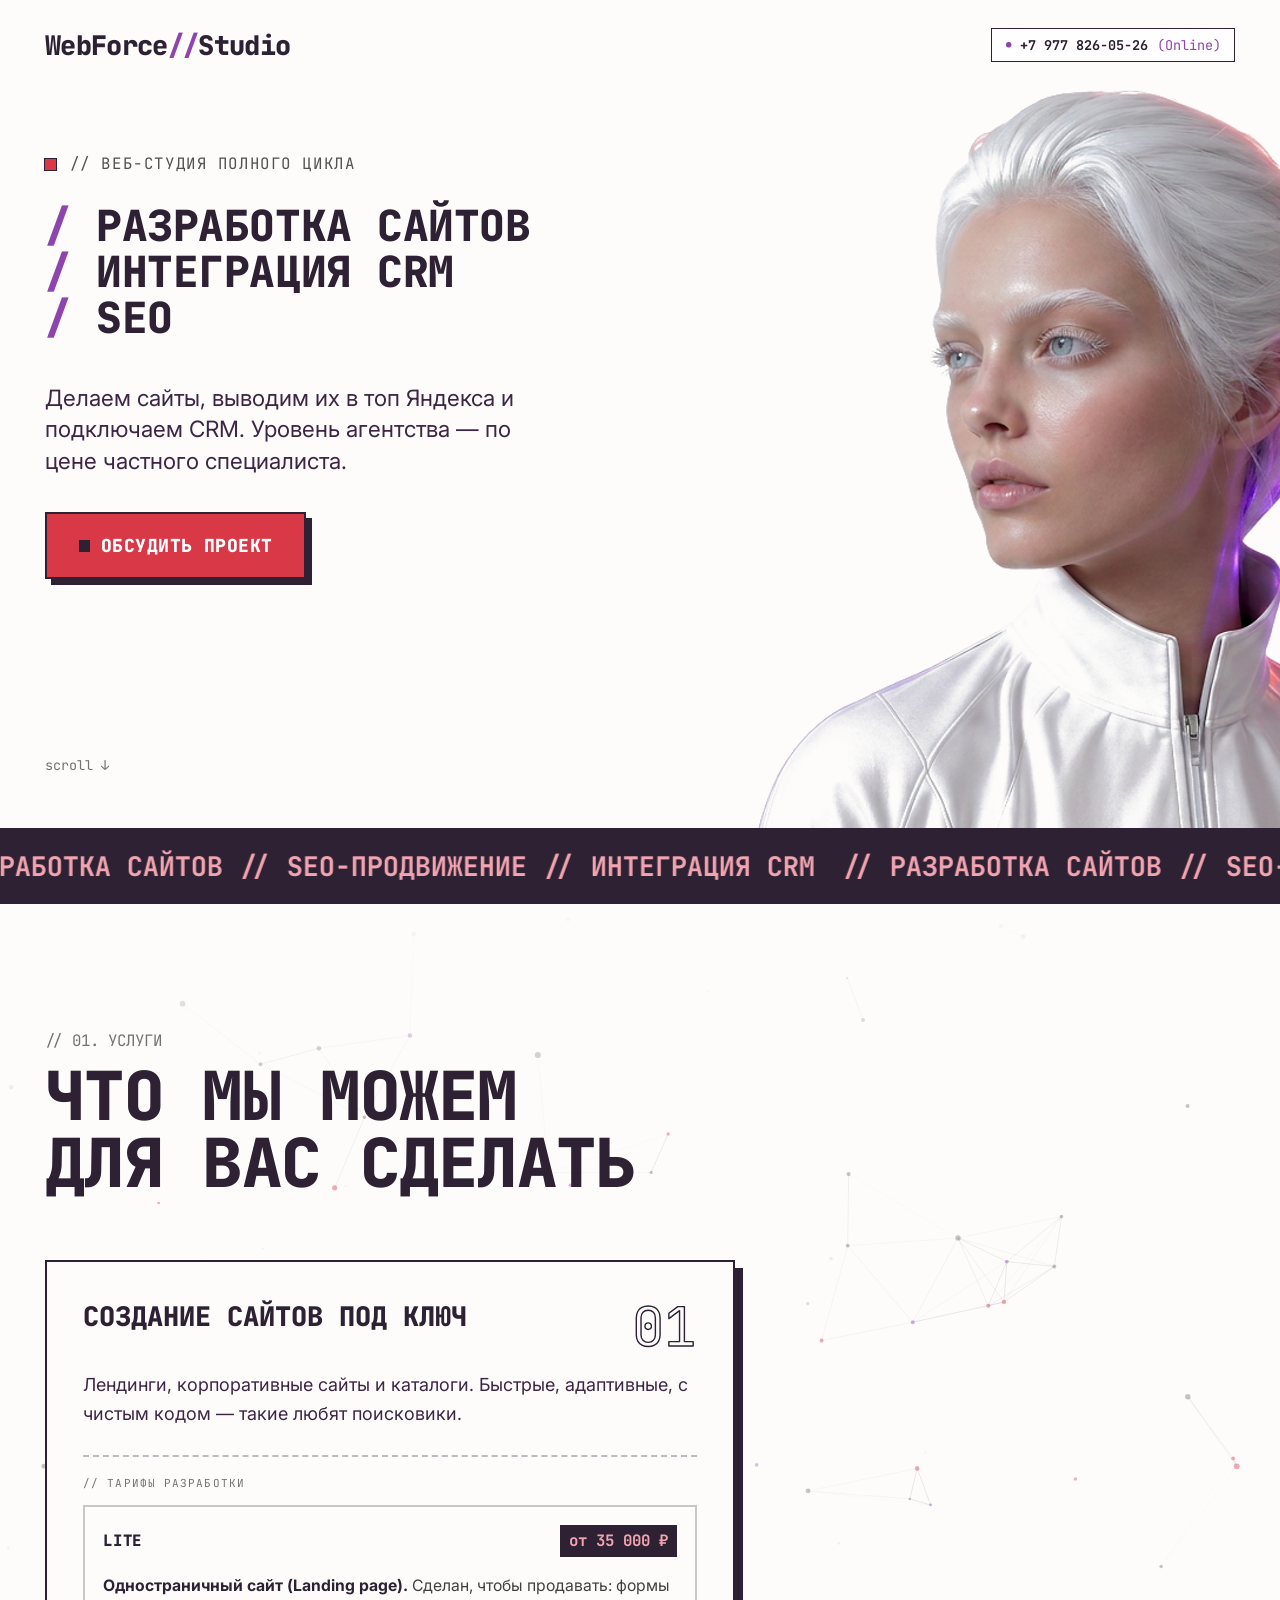
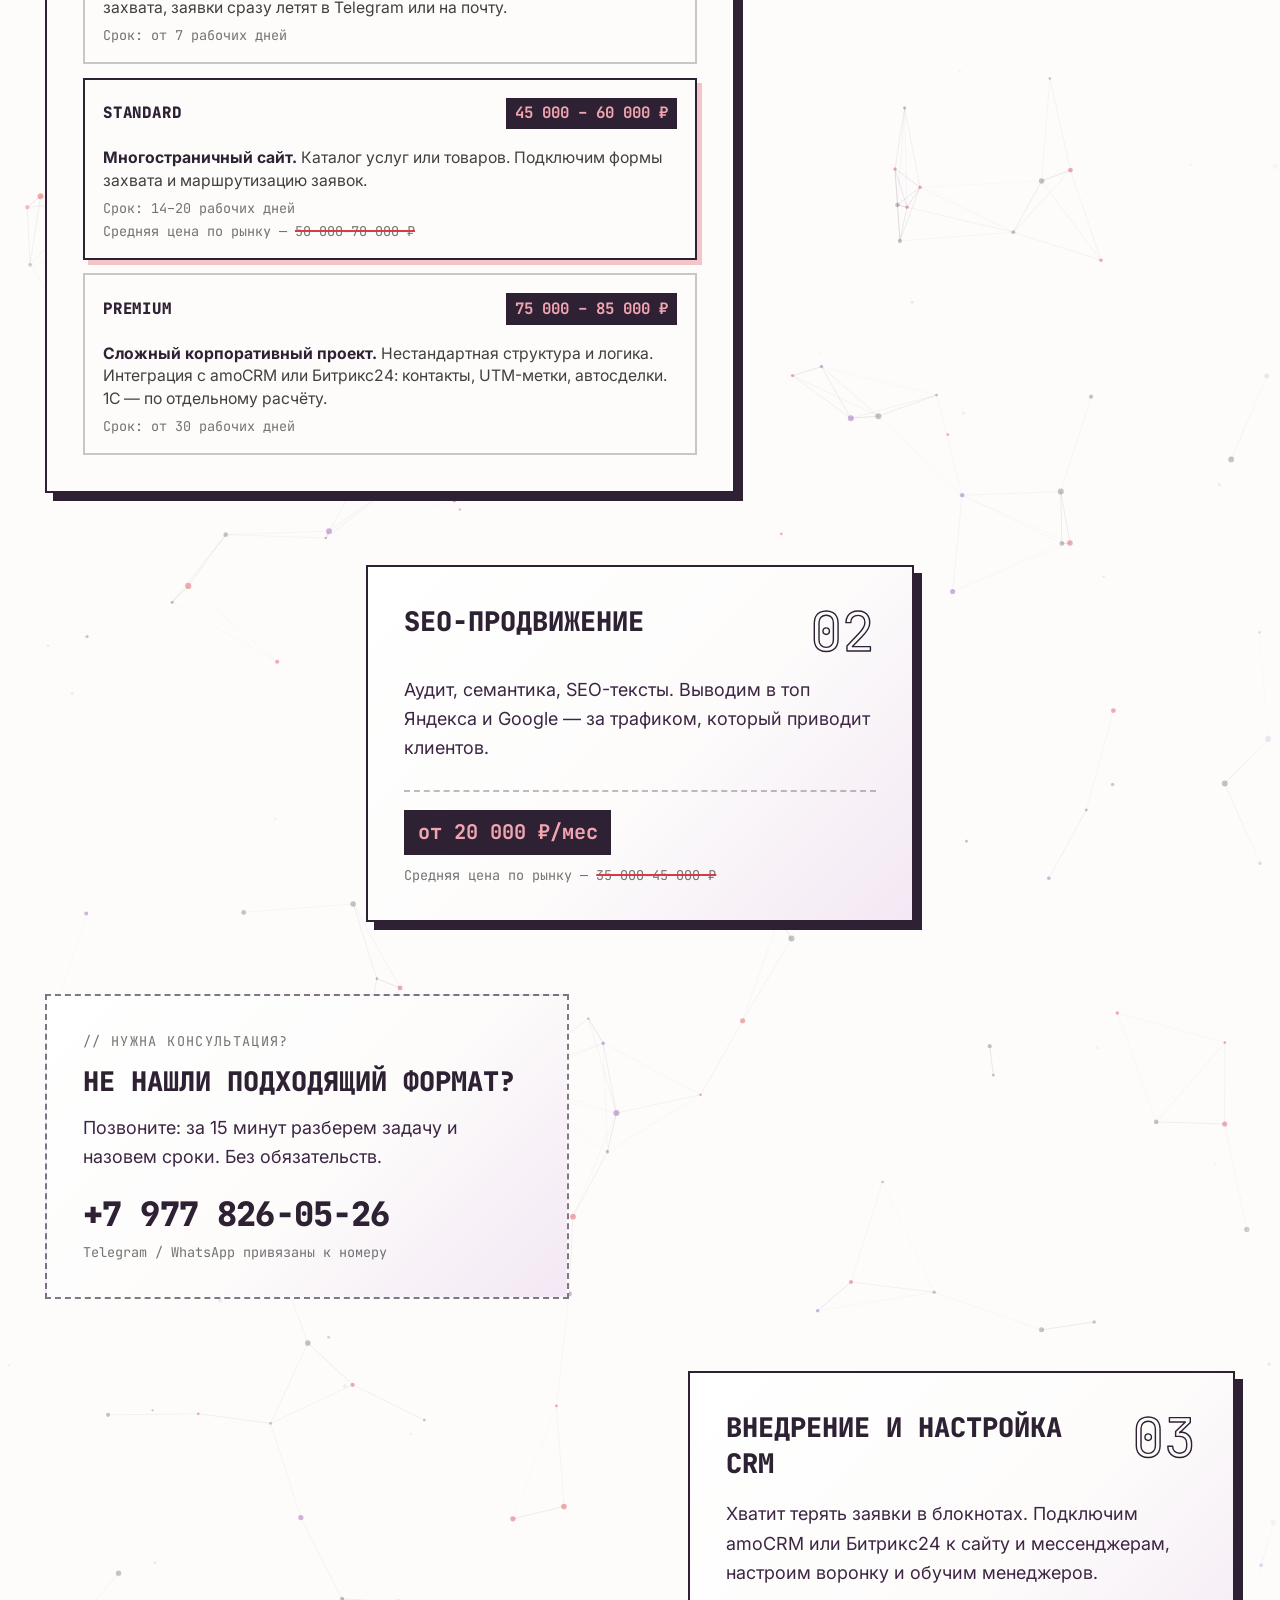
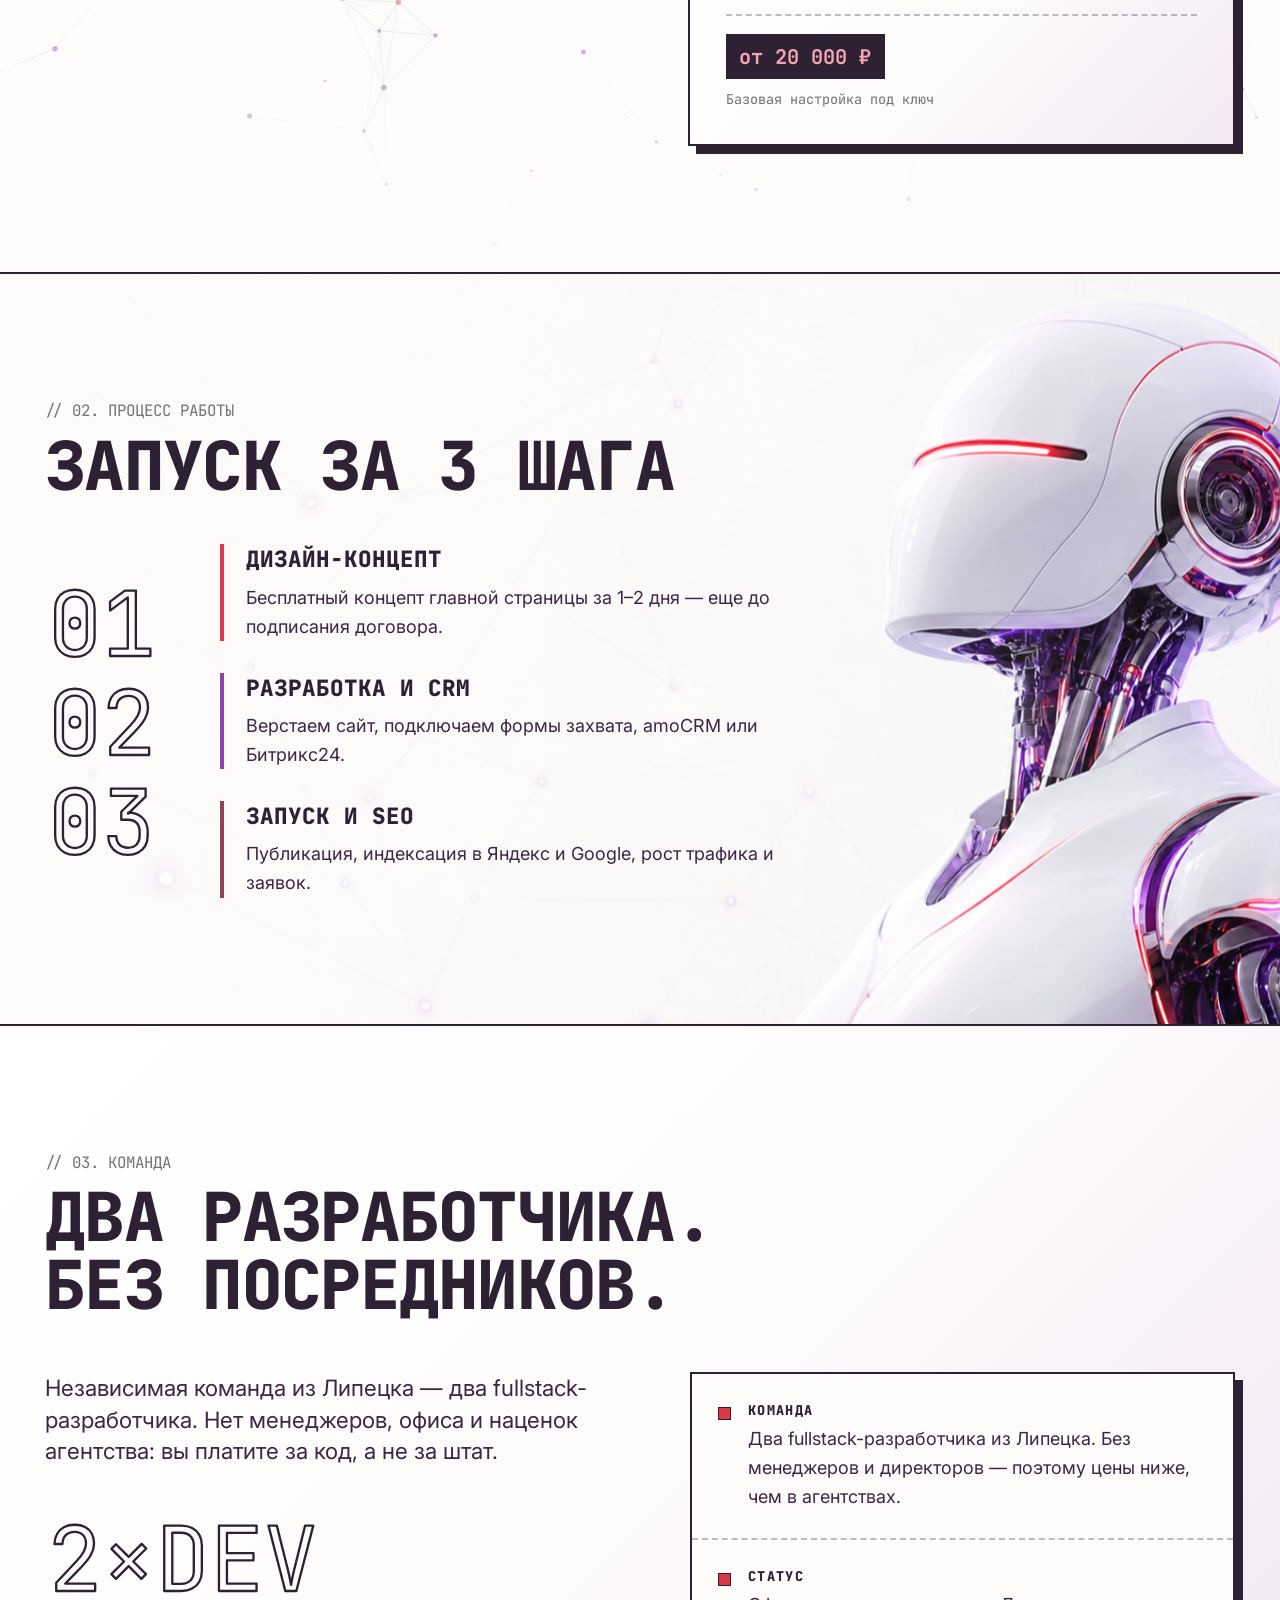
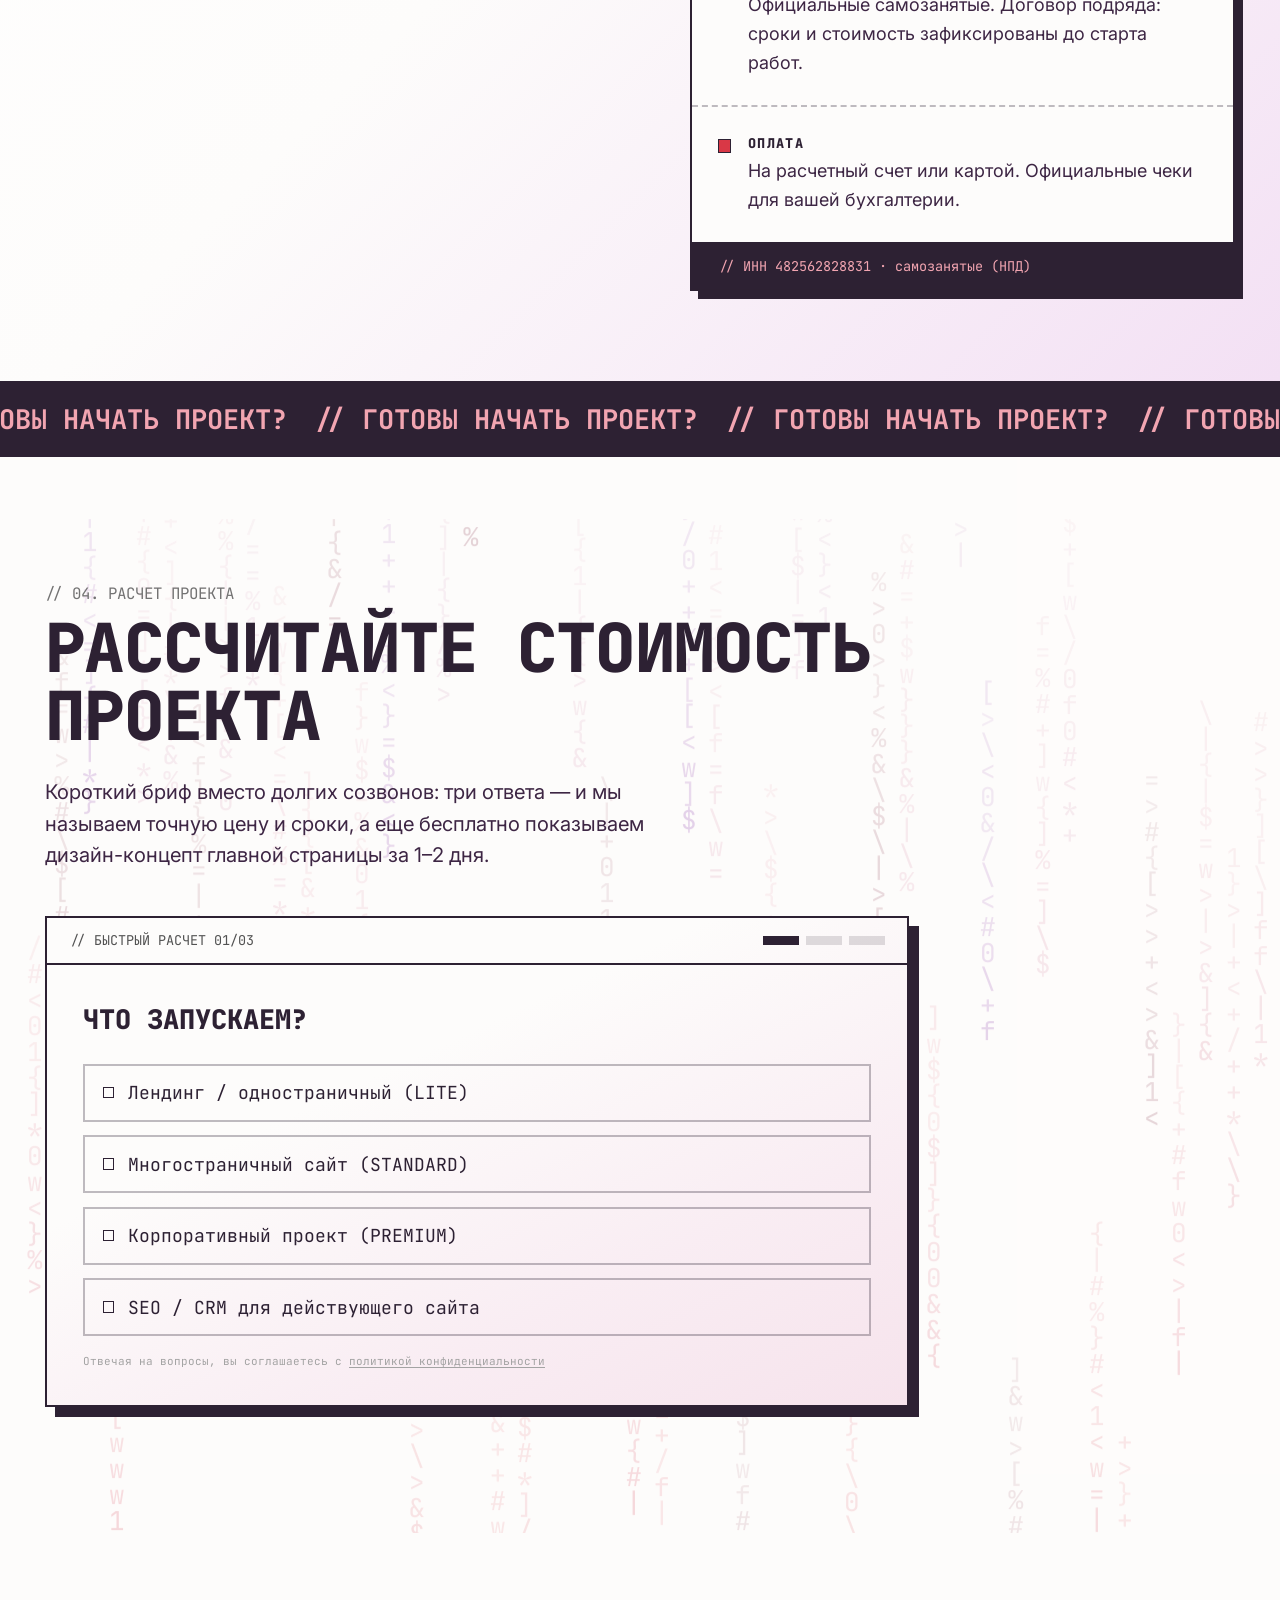
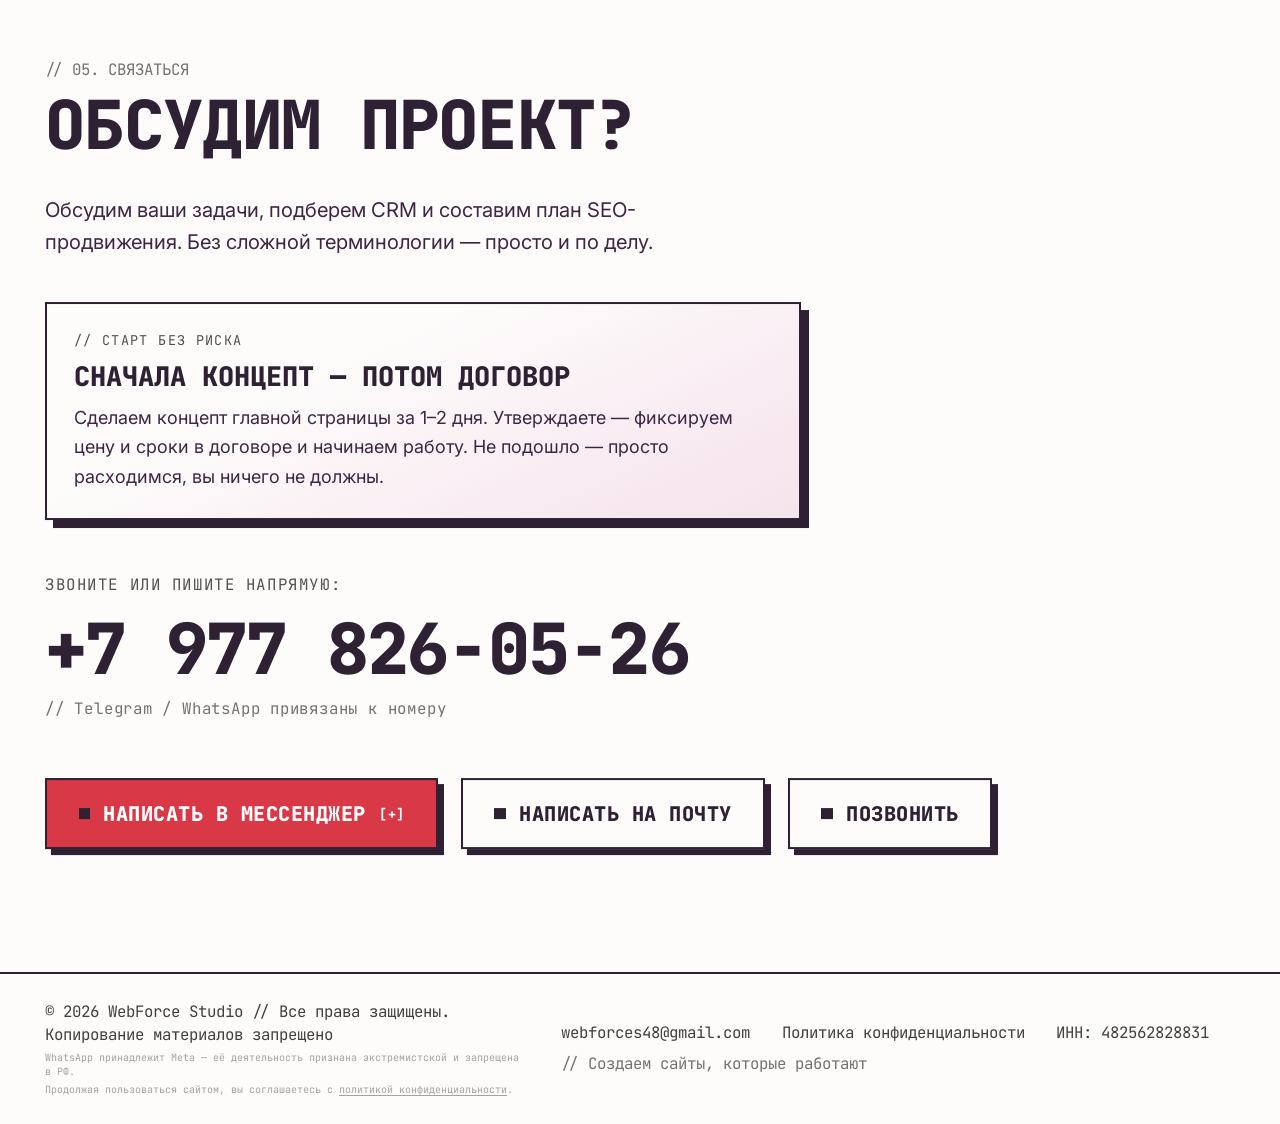
==== index.html @ 294edb2e "Add files via upload" ====
<!DOCTYPE html><!--3Br7LsvqBmwtkLk87sQb6--><html lang="ru"><head><meta charSet="utf-8"/><meta name="viewport" content="width=device-width, initial-scale=1"/><link rel="preload" as="image" href="images/hero-girl.png?v=12"/><link rel="preload" as="image" href="images/hero-girl-mob.png?v=8"/><link rel="preload" as="image" href="images/process-bg.webp?v=5"/><link rel="preload" as="image" href="images/process-bg-mob.webp?v=6"/><link rel="preload" as="image" href="images/process-android.webp"/><link rel="stylesheet" href="/assets/static/css/f957de272f8a9fce.css" data-precedence="next"/><link rel="preload" as="script" fetchPriority="low" href="/assets/static/chunks/webpack-4a462cecab786e93.js"/><script src="/assets/static/chunks/4bd1b696-c023c6e3521b1417.js" async=""></script><script src="/assets/static/chunks/255-2b334ff5c2ee7a81.js" async=""></script><script src="/assets/static/chunks/main-app-120b1bb4b8e23c6e.js" async=""></script><script src="/assets/static/chunks/391-8bb4026522bc59e2.js" async=""></script><script src="/assets/static/chunks/app/page-ae44b4cd3efa0890.js" async=""></script><link rel="preconnect" href="https://fonts.googleapis.com"/><link rel="preconnect" href="https://fonts.gstatic.com" crossorigin="anonymous"/><meta name="theme-color" content="#F4F1EA"/><title>Цены на создание сайтов в Липецке — от 35 000 ₽ | Заказать под ключ</title><meta name="description" content="Разработка сайтов под ключ: дизайн сайта, адаптивная верстка, рост продаж. Внедрение amoCRM и Битрикс24. WordPress, Tilda, 1С-Битрикс, 1С. Концепт за 1–2 дня!"/><meta name="keywords" content="цены на создание сайтов в Липецке,заказать сайт Липецк,купить сайт Липецк,дизайн сайта Липецк,разработка сайтов под ключ,SEO-продвижение,amoCRM,Битрикс24,1С-Битрикс,веб-студия Липецк"/><meta property="og:title" content="Цены на создание сайтов в Липецке — от 35 000 ₽ | WebForce Studio"/><meta property="og:description" content="Разработка сайтов под ключ, SEO-продвижение, внедрение amoCRM и Битрикс24. Концепт за 1–2 дня, договор — после утверждения."/><meta property="og:locale" content="ru_RU"/><meta property="og:type" content="website"/><meta name="twitter:card" content="summary"/><meta name="twitter:title" content="Цены на создание сайтов в Липецке — от 35 000 ₽ | WebForce Studio"/><meta name="twitter:description" content="Разработка сайтов под ключ, SEO-продвижение, внедрение amoCRM и Битрикс24. Концепт за 1–2 дня, договор — после утверждения."/><link rel="icon" href="/icon.svg?ecc50ee44f531be7" type="image/svg+xml" sizes="any"/><link href="https://fonts.googleapis.com/css2?family=Inter:wght@400;500;600;700;800;900&amp;family=JetBrains+Mono:wght@400;700;800&amp;display=swap" rel="stylesheet"/><script src="/assets/static/chunks/polyfills-42372ed130431b0a.js" noModule=""></script></head><body class="bg-paper font-sans text-ink antialiased"><div hidden=""><!--$--><!--/$--></div><main id="top" class="relative overflow-x-clip"><section id="hero" class="relative flex min-h-[100svh] flex-col overflow-hidden md:min-h-[92svh]"><div aria-hidden="true" class="wf-hero-art pointer-events-none absolute inset-y-0 right-0 z-0 hidden w-[64%] md:block"><img src="images/hero-girl.png?v=12" alt="" class="h-full w-full object-cover object-[62%_top]"/></div><img aria-hidden="true" src="images/hero-girl-mob.png?v=8" alt="" class="wf-hero-girl pointer-events-none absolute inset-0 z-[5] h-full w-full object-cover object-[12%_top] md:hidden"/><div aria-hidden="true" class="pointer-events-none absolute inset-0 z-[6] md:hidden" style="background:linear-gradient(to top, rgba(253,252,251,0.96) 16%, rgba(253,252,251,0.82) 26%, rgba(253,252,251,0) 44%), linear-gradient(100deg, rgba(253,252,251,0.88) 0%, rgba(253,252,251,0.52) 36%, rgba(253,252,251,0) 58%)"></div><header class="relative z-20 flex items-center justify-between px-5 pt-6 font-mono text-sm md:px-10"><a href="#top" class="text-lg font-extrabold tracking-tight md:text-2xl">WebForce<span class="text-success">//</span>Studio</a><a href="tel:+79778260526" class="hidden items-center gap-2 border border-ink bg-white/70 px-3 py-1.5 font-mono text-xs transition-colors hover:bg-neon/25 sm:flex" aria-label="Позвонить"><span aria-hidden="true" class="wf-dot text-[9px] leading-none text-success">●</span><span class="font-bold">+7 977 826-05-26</span><span class="text-success">(Online)</span></a></header><div class="relative z-10 flex flex-1 flex-col justify-between px-5 md:max-w-[52%] md:justify-start md:px-10 xl:max-w-[46%]"><div class="pt-6 md:pt-20"><p class="mb-4 hidden items-center gap-3 whitespace-nowrap font-mono text-[11px] tracking-widest text-neutral-600 md:mb-6 md:flex md:text-sm"><span class="inline-block h-2.5 w-2.5 shrink-0 bg-neon ring-1 ring-ink"></span>// ВЕБ-СТУДИЯ ПОЛНОГО ЦИКЛА</p><div class="relative"><h1 class="font-mono font-extrabold uppercase tracking-tight"><span class="block pl-[1.2em] -indent-[1.2em] text-[7.6vw] leading-[1.08] sm:text-[6.8vw] md:text-[3.35vw] md:leading-[1.08]"><span class="text-success">/ </span>Разработка сайтов</span><span class="block pl-[1.2em] -indent-[1.2em] text-[7.6vw] leading-[1.08] sm:text-[6.8vw] md:text-[3.35vw] md:leading-[1.08]"><span class="text-success">/ </span>Интеграция CRM</span><span class="block pl-[1.2em] -indent-[1.2em] text-[7.6vw] leading-[1.08] sm:text-[6.8vw] md:text-[3.35vw] md:leading-[1.08]"><span class="text-success">/ </span>SEO</span></h1></div></div><div class="pb-7 md:pb-10"><p class="max-w-[21rem] text-base font-semibold leading-snug text-ink md:hidden">Делаем сайты, подключаем CRM, выводим в топ Яндекса. Дешевле агентства.</p><p class="mt-7 hidden max-w-xl text-lg leading-relaxed text-plum md:mt-9 md:block md:text-xl">Делаем сайты, выводим их в топ Яндекса и подключаем CRM. Уровень агентства — по цене частного специалиста.</p><div id="anchor-cta-hero" class="mt-4 md:mt-10"><a href="#contacts" class="wf-cta inline-flex w-full max-w-[420px] items-center justify-center gap-2.5 whitespace-nowrap border-2 border-ink bg-neon px-5 py-4 font-mono text-sm font-extrabold uppercase tracking-wide text-white shadow-[4px_4px_0_#2D2133] hover:bg-hover active:translate-x-[2px] active:translate-y-[2px] active:shadow-[3px_3px_0_#2D2133] md:w-auto md:justify-start md:-translate-y-2 md:px-7 md:py-4 md:text-base md:shadow-[6px_6px_0_#2D2133]"><span aria-hidden="true" class="inline-block h-2.5 w-2.5 bg-ink"></span>Обсудить проект</a></div></div></div><p aria-hidden="true" class="wf-scroll absolute bottom-12 left-10 z-10 hidden font-mono text-xs text-neutral-500 md:block">scroll ↓</p></section><div class="overflow-hidden border-y-2 border-ink bg-ink py-3 md:py-4"><div class="flex w-max whitespace-nowrap font-mono text-lg font-bold text-rose will-change-transform md:text-2xl"><div aria-hidden="false" class="flex shrink-0"><span class="px-3">// РАЗРАБОТКА САЙТОВ // SEO-ПРОДВИЖЕНИЕ // ИНТЕГРАЦИЯ CRM</span><span class="px-3">// РАЗРАБОТКА САЙТОВ // SEO-ПРОДВИЖЕНИЕ // ИНТЕГРАЦИЯ CRM</span><span class="px-3">// РАЗРАБОТКА САЙТОВ // SEO-ПРОДВИЖЕНИЕ // ИНТЕГРАЦИЯ CRM</span><span class="px-3">// РАЗРАБОТКА САЙТОВ // SEO-ПРОДВИЖЕНИЕ // ИНТЕГРАЦИЯ CRM</span><span class="px-3">// РАЗРАБОТКА САЙТОВ // SEO-ПРОДВИЖЕНИЕ // ИНТЕГРАЦИЯ CRM</span><span class="px-3">// РАЗРАБОТКА САЙТОВ // SEO-ПРОДВИЖЕНИЕ // ИНТЕГРАЦИЯ CRM</span></div><div aria-hidden="true" class="flex shrink-0"><span class="px-3">// РАЗРАБОТКА САЙТОВ // SEO-ПРОДВИЖЕНИЕ // ИНТЕГРАЦИЯ CRM</span><span class="px-3">// РАЗРАБОТКА САЙТОВ // SEO-ПРОДВИЖЕНИЕ // ИНТЕГРАЦИЯ CRM</span><span class="px-3">// РАЗРАБОТКА САЙТОВ // SEO-ПРОДВИЖЕНИЕ // ИНТЕГРАЦИЯ CRM</span><span class="px-3">// РАЗРАБОТКА САЙТОВ // SEO-ПРОДВИЖЕНИЕ // ИНТЕГРАЦИЯ CRM</span><span class="px-3">// РАЗРАБОТКА САЙТОВ // SEO-ПРОДВИЖЕНИЕ // ИНТЕГРАЦИЯ CRM</span><span class="px-3">// РАЗРАБОТКА САЙТОВ // SEO-ПРОДВИЖЕНИЕ // ИНТЕГРАЦИЯ CRM</span></div></div></div><section id="services" class="relative px-5 py-14 md:px-10 md:py-28"><canvas aria-hidden="true" class="wf-nodenet pointer-events-none absolute inset-0 z-0 h-full w-full"></canvas><div class="relative z-10" style="opacity:0;transform:translateY(30px)"><p class="font-mono text-sm text-neutral-500">// 01. УСЛУГИ</p><h2 class="mt-2 font-mono text-[27px] font-extrabold uppercase leading-[1.08] tracking-tight md:text-6xl">Что мы можем<br/>для вас сделать</h2></div><div class="relative mt-10 md:mt-14"><div class="relative z-10 flex flex-col gap-10 md:gap-16"><div class="md:w-[58%] md:mr-auto" style="opacity:0;transform:translateY(30px)"><article class="bg-paper group relative border-2 border-ink p-6 shadow-[5px_5px_0_#2D2133] md:shadow-[8px_8px_0_#2D2133] transition-transform duration-300 hover:scale-[1.02] md:p-8"><div class="flex items-start justify-between gap-4"><h3 class="font-mono text-xl font-extrabold uppercase leading-tight md:text-2xl">Создание сайтов под ключ</h3><svg viewBox="0 0 120 96" preserveAspectRatio="xMinYMid meet" class="font-mono h-9 w-auto shrink-0 md:h-12" aria-hidden="true" focusable="false"><text x="3" y="85" font-size="96" font-weight="400" fill="none" stroke="#2D2133" stroke-width="2.5" stroke-linejoin="round">01</text></svg></div><p class="mt-4 leading-relaxed text-plum">Лендинги, корпоративные сайты и каталоги. Быстрые, адаптивные, с чистым кодом — такие любят поисковики.</p><div class="mt-6 border-t-2 border-dashed border-ink/30 pt-4 font-mono"><p class="mb-3 text-[11px] tracking-widest text-neutral-500">// ТАРИФЫ РАЗРАБОТКИ</p><div class="flex flex-col gap-3"><div class="wf-sheen border-2 transition-colors duration-300 hover:border-ink border-ink/25"><button type="button" aria-expanded="false" class="flex w-full cursor-pointer flex-nowrap items-center gap-x-2 px-3 py-2.5 text-left md:cursor-default md:justify-between md:gap-x-2.5 md:p-4"><span class="flex items-center gap-2 font-mono text-sm font-extrabold tracking-wider">LITE</span><span id="anchor-price" class="ml-auto whitespace-nowrap bg-ink px-1.5 py-1 font-mono text-[10.5px] font-bold text-rose md:px-2 md:text-sm">от 35 000 ₽</span><span aria-hidden="true" class="font-mono text-xl font-bold leading-none text-neon transition-transform duration-300 md:hidden ">+</span></button><div class="hidden px-3 pb-3 md:block md:px-4 md:pb-4"><p class="font-sans text-xs leading-snug text-neutral-700 md:text-sm"><span class="font-bold text-ink">Одностраничный сайт (Landing page)<!-- -->.</span> <!-- -->Сделан, чтобы продавать: формы захвата, заявки сразу летят в Telegram или на почту.</p><p class="mt-1.5 font-mono text-[10px] text-neutral-500 md:text-xs">Срок: от 7 рабочих дней</p><a href="#quiz" class="font-mono text-[11px] font-bold text-neon underline-offset-4 transition-all duration-500 hover:underline md:text-xs pointer-events-none mt-0 block h-0 -translate-y-1 overflow-hidden border-none p-0 opacity-0">Подходит? Точная цена за 3 ответа →</a></div></div><div class="wf-sheen border-2 transition-colors duration-300 hover:border-ink border-ink shadow-[5px_5px_0_rgba(217,56,70,0.28)]"><button type="button" aria-expanded="false" class="flex w-full cursor-pointer flex-nowrap items-center gap-x-2 px-3 py-2.5 text-left md:cursor-default md:justify-between md:gap-x-2.5 md:p-4"><span class="flex items-center gap-2 font-mono text-sm font-extrabold tracking-wider">STANDARD</span><span class="ml-auto whitespace-nowrap bg-ink px-1.5 py-1 font-mono text-[10.5px] font-bold text-rose md:px-2 md:text-sm">45 000 – 60 000 ₽</span><span aria-hidden="true" class="font-mono text-xl font-bold leading-none text-neon transition-transform duration-300 md:hidden ">+</span></button><div class="hidden px-3 pb-3 md:block md:px-4 md:pb-4"><p class="font-sans text-xs leading-snug text-neutral-700 md:text-sm"><span class="font-bold text-ink">Многостраничный сайт<!-- -->.</span> <!-- -->Каталог услуг или товаров. Подключим формы захвата и маршрутизацию заявок.</p><p class="mt-1.5 font-mono text-[10px] text-neutral-500 md:text-xs">Срок: 14–20 рабочих дней</p><p class="mt-1 font-mono text-[10px] text-neutral-500 md:text-xs">Средняя цена по рынку<!-- --> — <span class="line-through decoration-[#D93846] decoration-2">50 000–70 000 ₽</span></p><a href="#quiz" class="font-mono text-[11px] font-bold text-neon underline-offset-4 transition-all duration-500 hover:underline md:text-xs pointer-events-none mt-0 block h-0 -translate-y-1 overflow-hidden border-none p-0 opacity-0">Подходит? Точная цена за 3 ответа →</a></div></div><div class="wf-sheen border-2 transition-colors duration-300 hover:border-ink border-ink/25"><button type="button" aria-expanded="false" class="flex w-full cursor-pointer flex-nowrap items-center gap-x-2 px-3 py-2.5 text-left md:cursor-default md:justify-between md:gap-x-2.5 md:p-4"><span class="flex items-center gap-2 font-mono text-sm font-extrabold tracking-wider">PREMIUM</span><span class="ml-auto whitespace-nowrap bg-ink px-1.5 py-1 font-mono text-[10.5px] font-bold text-rose md:px-2 md:text-sm">75 000 – 85 000 ₽</span><span aria-hidden="true" class="font-mono text-xl font-bold leading-none text-neon transition-transform duration-300 md:hidden ">+</span></button><div class="hidden px-3 pb-3 md:block md:px-4 md:pb-4"><p class="font-sans text-xs leading-snug text-neutral-700 md:text-sm"><span class="font-bold text-ink">Сложный корпоративный проект<!-- -->.</span> <!-- -->Нестандартная структура и логика. Интеграция с amoCRM или Битрикс24: контакты, UTM-метки, автосделки. 1С — по отдельному расчёту.</p><p class="mt-1.5 font-mono text-[10px] text-neutral-500 md:text-xs">Срок: от 30 рабочих дней</p><a href="#quiz" class="font-mono text-[11px] font-bold text-neon underline-offset-4 transition-all duration-500 hover:underline md:text-xs pointer-events-none mt-0 block h-0 -translate-y-1 overflow-hidden border-none p-0 opacity-0">Подходит? Точная цена за 3 ответа →</a></div></div></div></div></article></div><div class="md:w-[46%] md:mx-auto" style="opacity:0;transform:translateY(30px)"><article class="wf-net group relative border-2 border-ink p-6 shadow-[5px_5px_0_#2D2133] md:shadow-[8px_8px_0_#2D2133] transition-transform duration-300 hover:scale-[1.02] md:p-8"><div class="flex items-start justify-between gap-4"><h3 class="font-mono text-xl font-extrabold uppercase leading-tight md:text-2xl">SEO-продвижение</h3><svg viewBox="0 0 120 96" preserveAspectRatio="xMinYMid meet" class="font-mono h-9 w-auto shrink-0 md:h-12" aria-hidden="true" focusable="false"><text x="3" y="85" font-size="96" font-weight="400" fill="none" stroke="#2D2133" stroke-width="2.5" stroke-linejoin="round">02</text></svg></div><p class="mt-4 leading-relaxed text-plum">Аудит, семантика, SEO-тексты. Выводим в топ Яндекса и Google — за трафиком, который приводит клиентов.</p><div class="mt-6 border-t-2 border-dashed border-ink/30 pt-4 font-mono"><span class="inline-block bg-ink px-3 py-1.5 text-base font-bold text-rose md:text-lg">от 20 000 ₽/мес</span><p class="mt-2.5 md:whitespace-nowrap text-[11px] text-neutral-500 md:text-xs">Средняя цена по рынку<!-- --> — <span class="line-through decoration-[#D93846] decoration-2">35 000–45 000 ₽</span></p></div></article></div><div class="md:mr-auto md:w-[44%]" style="opacity:0;transform:translateY(30px)"><aside id="anchor-consult" class="wf-net relative border-2 border-dashed border-ink/60 p-6 transition-transform duration-300 hover:scale-[1.02] md:p-8"><p class="font-mono text-xs tracking-widest text-neutral-500">// НУЖНА КОНСУЛЬТАЦИЯ?</p><h3 class="mt-3 font-mono text-xl font-extrabold uppercase leading-tight md:text-2xl">Не нашли подходящий формат?</h3><p class="mt-3 leading-relaxed text-plum">Позвоните: за 15 минут разберем задачу и назовем сроки. Без обязательств.</p><a href="tel:+79778260526" class="mt-5 inline-block font-mono text-2xl font-extrabold tracking-tight transition-colors hover:text-neon md:text-3xl">+7 977 826-05-26</a><p class="mt-2 font-mono text-xs text-neutral-500">Telegram / WhatsApp привязаны к номеру</p></aside></div><div class="md:w-[46%] md:ml-auto" style="opacity:0;transform:translateY(30px)"><article class="wf-net group relative border-2 border-ink p-6 shadow-[5px_5px_0_#2D2133] md:shadow-[8px_8px_0_#2D2133] transition-transform duration-300 hover:scale-[1.02] md:p-8"><div class="flex items-start justify-between gap-4"><h3 class="font-mono text-xl font-extrabold uppercase leading-tight md:text-2xl">Внедрение и настройка CRM</h3><svg viewBox="0 0 120 96" preserveAspectRatio="xMinYMid meet" class="font-mono h-9 w-auto shrink-0 md:h-12" aria-hidden="true" focusable="false"><text x="3" y="85" font-size="96" font-weight="400" fill="none" stroke="#2D2133" stroke-width="2.5" stroke-linejoin="round">03</text></svg></div><p class="mt-4 leading-relaxed text-plum">Хватит терять заявки в блокнотах. Подключим amoCRM или Битрикс24 к сайту и мессенджерам, настроим воронку и обучим менеджеров.</p><div class="mt-6 border-t-2 border-dashed border-ink/30 pt-4 font-mono"><span class="inline-block bg-ink px-3 py-1.5 text-base font-bold text-rose md:text-lg">от 20 000 ₽</span><p class="mt-2.5 md:whitespace-nowrap text-[11px] text-neutral-500 md:text-xs">Базовая настройка под ключ</p></div></article></div></div></div></section><section id="process" class="relative overflow-hidden border-y-2 border-ink px-5 pb-[112vw] pt-12 md:px-10 md:py-28"><div aria-hidden="true" class="wf-p-bg pointer-events-none absolute inset-0 z-0 hidden md:block"><img src="images/process-bg.webp?v=5" alt="" class="h-full w-full object-cover opacity-50 object-[80%_0%] md:opacity-40 md:object-[95%_0%] xl:opacity-100 xl:object-[50%_0%]"/><div class="absolute inset-0 bg-gradient-to-r from-paper/95 via-paper/80 to-paper/60 md:from-paper/95 md:via-paper/85 md:via-55% md:to-paper/45 xl:from-paper/70 xl:via-paper/15 xl:to-transparent"></div></div><div aria-hidden="true" class="pointer-events-none absolute inset-0 z-0 md:hidden"><img src="images/process-bg-mob.webp?v=6" alt="" class="wf-mbg h-full w-full object-cover object-center"/><div class="absolute inset-x-0 top-0 h-[52%] bg-gradient-to-b from-paper/45 via-paper/20 to-transparent"></div></div><img aria-hidden="true" src="images/process-android.webp" alt="" class="wf-android pointer-events-none absolute bottom-0 z-[5] w-[92vw] md:hidden"/><div class="relative z-10"><div class="" style="opacity:0;transform:translateY(30px)"><p class="font-mono text-sm text-neutral-500">// 02. ПРОЦЕСС РАБОТЫ</p><h2 class="mt-2 font-mono text-[27px] font-extrabold uppercase leading-[1.08] tracking-tight md:text-6xl">Запуск за 3 шага</h2></div><div class="mt-10 grid items-center gap-10 md:grid-cols-[auto_minmax(0,480px)] md:justify-start md:gap-14 xl:grid-cols-[auto_minmax(0,600px)]"><div aria-hidden="true" class="hidden select-none items-end gap-5 font-mono md:flex md:flex-col md:items-start md:gap-2"><svg viewBox="0 0 120 96" preserveAspectRatio="xMinYMid meet" class="font-mono h-[20vw] w-auto md:h-[7vw]" aria-hidden="true" focusable="false"><text x="3" y="85" font-size="96" font-weight="400" fill="none" stroke="#2D2133" stroke-width="2.5" stroke-linejoin="round">01</text></svg><svg viewBox="0 0 120 96" preserveAspectRatio="xMinYMid meet" class="font-mono h-[20vw] w-auto md:h-[7vw]" aria-hidden="true" focusable="false"><text x="3" y="85" font-size="96" font-weight="400" fill="none" stroke="#2D2133" stroke-width="2.5" stroke-linejoin="round">02</text></svg><svg viewBox="0 0 120 96" preserveAspectRatio="xMinYMid meet" class="font-mono h-[20vw] w-auto md:h-[7vw]" aria-hidden="true" focusable="false"><text x="3" y="85" font-size="96" font-weight="400" fill="none" stroke="#2D2133" stroke-width="2.5" stroke-linejoin="round">03</text></svg></div><div class="" style="opacity:0;transform:translateY(30px)"><ol class="flex flex-col gap-7"><li class="flex items-start gap-4 md:block md:border-l-4 md:border-neon md:pl-5"><svg viewBox="0 0 120 96" preserveAspectRatio="xMinYMid meet" class="font-mono mt-1 h-11 w-auto shrink-0 md:hidden" aria-hidden="true" focusable="false"><text x="3" y="85" font-size="96" font-weight="400" fill="none" stroke="#D93846" stroke-width="2.5" stroke-linejoin="round">01</text></svg><div class="min-w-0 flex-1 border-l-4 border-neon pl-4 md:border-0 md:pl-0"><p class="font-mono text-lg font-extrabold uppercase md:text-xl">Дизайн-концепт</p><p class="mt-1.5 leading-relaxed text-plum">Бесплатный концепт главной страницы за 1–2 дня — еще до подписания договора.</p></div></li><li class="flex items-start gap-4 md:block md:border-l-4 md:border-acc2 md:pl-5"><svg viewBox="0 0 120 96" preserveAspectRatio="xMinYMid meet" class="font-mono mt-1 h-11 w-auto shrink-0 md:hidden" aria-hidden="true" focusable="false"><text x="3" y="85" font-size="96" font-weight="400" fill="none" stroke="#8E44AD" stroke-width="2.5" stroke-linejoin="round">02</text></svg><div class="min-w-0 flex-1 border-l-4 border-acc2 pl-4 md:border-0 md:pl-0"><p class="font-mono text-lg font-extrabold uppercase md:text-xl">Разработка и CRM</p><p class="mt-1.5 leading-relaxed text-plum">Верстаем сайт, подключаем формы захвата, amoCRM или Битрикс24.</p></div></li><li class="flex items-start gap-4 md:block md:border-l-4 md:border-acc1 md:pl-5"><svg viewBox="0 0 120 96" preserveAspectRatio="xMinYMid meet" class="font-mono mt-1 h-11 w-auto shrink-0 md:hidden" aria-hidden="true" focusable="false"><text x="3" y="85" font-size="96" font-weight="400" fill="none" stroke="#8E4456" stroke-width="2.5" stroke-linejoin="round">03</text></svg><div class="min-w-0 flex-1 border-l-4 border-acc1 pl-4 md:border-0 md:pl-0"><p class="font-mono text-lg font-extrabold uppercase md:text-xl">Запуск и SEO</p><p class="mt-1.5 leading-relaxed text-plum">Публикация, индексация в Яндекс и Google, рост трафика и заявок.</p></div></li></ol></div></div></div></section><section id="team" class="bg-[linear-gradient(135deg,#FFFFFF_0%,#FDFCFB_45%,#F3E0F4_100%)] px-5 py-14 md:px-10 md:pb-20 md:pt-28"><div class="" style="opacity:0;transform:translateY(30px)"><p class="font-mono text-sm text-neutral-500">// 03. КОМАНДА</p><h2 class="mt-2 font-mono text-[27px] font-extrabold uppercase leading-[1.08] tracking-tight md:text-6xl">Два разработчика.<br/>Без посредников.</h2></div><div class="mt-12 grid gap-10 md:grid-cols-[minmax(0,1.1fr)_minmax(0,1fr)] md:items-start"><div class="" style="opacity:0;transform:translateY(30px)"><p class="max-w-lg text-lg leading-relaxed text-plum md:text-xl">Независимая команда из Липецка — два fullstack-разработчика. Нет менеджеров, офиса и наценок агентства: вы платите за код, а не за штат.</p><div aria-hidden="true" class="mt-10 hidden select-none font-mono md:block"><svg viewBox="0 0 300 96" preserveAspectRatio="xMinYMid meet" class="font-mono h-[7vw] w-auto" aria-hidden="true" focusable="false"><text x="3" y="85" font-size="96" font-weight="400" fill="none" stroke="#2D2133" stroke-width="2.5" stroke-linejoin="round">2×DEV</text></svg></div></div><div class="flex flex-col border-2 border-ink bg-paper shadow-[5px_5px_0_#2D2133] md:shadow-[8px_8px_0_#2D2133]"><div class="" style="opacity:0;transform:translateY(30px)"><div class="flex gap-4 p-5 md:p-6 "><span aria-hidden="true" class="mt-1.5 inline-block h-2.5 w-2.5 shrink-0 bg-neon ring-1 ring-ink"></span><div><p class="font-mono text-xs font-extrabold tracking-widest">КОМАНДА</p><p class="mt-1 leading-relaxed text-plum">Два fullstack-разработчика из Липецка. Без менеджеров и директоров — поэтому цены ниже, чем в агентствах.</p></div></div></div><div class="" style="opacity:0;transform:translateY(30px)"><div class="flex gap-4 p-5 md:p-6 border-t-2 border-dashed border-ink/30"><span aria-hidden="true" class="mt-1.5 inline-block h-2.5 w-2.5 shrink-0 bg-neon ring-1 ring-ink"></span><div><p class="font-mono text-xs font-extrabold tracking-widest">СТАТУС</p><p class="mt-1 leading-relaxed text-plum">Официальные самозанятые. Договор подряда: сроки и стоимость зафиксированы до старта работ.</p></div></div></div><div class="" style="opacity:0;transform:translateY(30px)"><div class="flex gap-4 p-5 md:p-6 border-t-2 border-dashed border-ink/30"><span aria-hidden="true" class="mt-1.5 inline-block h-2.5 w-2.5 shrink-0 bg-neon ring-1 ring-ink"></span><div><p class="font-mono text-xs font-extrabold tracking-widest">ОПЛАТА</p><p class="mt-1 leading-relaxed text-plum">На расчетный счет или картой. Официальные чеки для вашей бухгалтерии.</p></div></div></div><div class="" style="opacity:0;transform:translateY(30px)"><div class="wf-select border-t-2 border-ink bg-ink px-5 py-3 font-mono text-xs text-rose md:px-6">// ИНН 482562828831 · самозанятые (НПД)</div></div></div></div></section><div class="overflow-hidden border-y-2 border-ink bg-ink py-3 md:py-4"><div class="flex w-max whitespace-nowrap font-mono text-lg font-bold text-rose will-change-transform md:text-2xl"><div aria-hidden="false" class="flex shrink-0"><span class="px-3">// ГОТОВЫ НАЧАТЬ ПРОЕКТ?</span><span class="px-3">// ГОТОВЫ НАЧАТЬ ПРОЕКТ?</span><span class="px-3">// ГОТОВЫ НАЧАТЬ ПРОЕКТ?</span><span class="px-3">// ГОТОВЫ НАЧАТЬ ПРОЕКТ?</span><span class="px-3">// ГОТОВЫ НАЧАТЬ ПРОЕКТ?</span><span class="px-3">// ГОТОВЫ НАЧАТЬ ПРОЕКТ?</span></div><div aria-hidden="true" class="flex shrink-0"><span class="px-3">// ГОТОВЫ НАЧАТЬ ПРОЕКТ?</span><span class="px-3">// ГОТОВЫ НАЧАТЬ ПРОЕКТ?</span><span class="px-3">// ГОТОВЫ НАЧАТЬ ПРОЕКТ?</span><span class="px-3">// ГОТОВЫ НАЧАТЬ ПРОЕКТ?</span><span class="px-3">// ГОТОВЫ НАЧАТЬ ПРОЕКТ?</span><span class="px-3">// ГОТОВЫ НАЧАТЬ ПРОЕКТ?</span></div></div></div><section id="quiz" class="relative overflow-hidden px-5 py-14 md:px-10 md:py-28"><canvas aria-hidden="true" class="pointer-events-none absolute inset-0 h-full w-full "></canvas><div aria-hidden="true" class="pointer-events-none absolute inset-0 bg-paper/25"></div><div class="relative z-10"><div class="" style="opacity:0;transform:translateY(30px)"><p class="font-mono text-sm text-neutral-500">// 04. РАСЧЕТ ПРОЕКТА</p><h2 class="mt-2 font-mono text-[27px] font-extrabold uppercase leading-[1.08] tracking-tight md:text-6xl">Рассчитайте стоимость<br class="hidden md:block"/> проекта</h2><p class="mt-6 max-w-xl text-base leading-relaxed text-plum md:text-lg">Короткий бриф вместо долгих созвонов: три ответа — и мы называем точную цену и сроки, а еще бесплатно показываем дизайн-концепт главной страницы за 1–2 дня.</p></div><div class="" style="opacity:0;transform:translateY(30px)"><div class="mt-10 max-w-3xl"><div class="wf-sunset relative border-2 border-ink bg-paper shadow-[6px_6px_0_#2D2133] md:shadow-[10px_10px_0_#2D2133]"><input type="text" tabindex="-1" autoComplete="off" aria-hidden="true" class="pointer-events-none absolute -left-[9999px] top-0 h-px w-px opacity-0" name="company_website" value=""/><div class="flex items-center justify-between gap-3 border-b-2 border-ink px-5 py-3 font-mono text-xs text-neutral-600"><span class="whitespace-nowrap">// БЫСТРЫЙ РАСЧЕТ <!-- -->01/03</span><span class="flex shrink-0 gap-1.5" aria-hidden="true"><span class="h-2 w-6 md:w-8 bg-ink"></span><span class="h-2 w-6 md:w-8 bg-ink/15"></span><span class="h-2 w-6 md:w-8 bg-ink/15"></span></span></div><div class="p-5 md:p-8"><p class="font-mono text-xl font-extrabold uppercase md:text-2xl">Что запускаем?</p><div class="mt-6 flex flex-col gap-3"><button type="button" class="wf-hold-soft group flex items-center gap-3 border-2 border-ink/30 px-4 py-3 text-left font-mono text-sm transition-colors hover:border-ink hover:bg-neon/20 md:text-base"><span aria-hidden="true" class="h-2.5 w-2.5 shrink-0 border border-ink group-hover:bg-neon group-active:bg-neon"></span>Лендинг / одностраничный (LITE)</button><button type="button" class="wf-hold-soft group flex items-center gap-3 border-2 border-ink/30 px-4 py-3 text-left font-mono text-sm transition-colors hover:border-ink hover:bg-neon/20 md:text-base"><span aria-hidden="true" class="h-2.5 w-2.5 shrink-0 border border-ink group-hover:bg-neon group-active:bg-neon"></span>Многостраничный сайт (STANDARD)</button><button type="button" class="wf-hold-soft group flex items-center gap-3 border-2 border-ink/30 px-4 py-3 text-left font-mono text-sm transition-colors hover:border-ink hover:bg-neon/20 md:text-base"><span aria-hidden="true" class="h-2.5 w-2.5 shrink-0 border border-ink group-hover:bg-neon group-active:bg-neon"></span>Корпоративный проект (PREMIUM)</button><button type="button" class="wf-hold-soft group flex items-center gap-3 border-2 border-ink/30 px-4 py-3 text-left font-mono text-sm transition-colors hover:border-ink hover:bg-neon/20 md:text-base"><span aria-hidden="true" class="h-2.5 w-2.5 shrink-0 border border-ink group-hover:bg-neon group-active:bg-neon"></span>SEO / CRM для действующего сайта</button></div><p class="mt-4 font-mono text-[10px] leading-snug text-neutral-400 md:text-[11px]">Отвечая на вопросы, вы соглашаетесь с<!-- --> <a href="/policy/" class="underline underline-offset-2">политикой конфиденциальности</a></p></div></div></div></div></div></section><section id="contacts" class="relative px-5 py-14 md:px-10 md:py-28"><div class="" style="opacity:0;transform:translateY(30px)"><p class="font-mono text-sm text-neutral-500">// 05. СВЯЗАТЬСЯ</p><h2 class="mt-2 font-mono text-[27px] font-extrabold uppercase leading-[1.08] tracking-tight md:text-6xl">Обсудим проект?</h2></div><div class="" style="opacity:0;transform:translateY(30px)"><p class="mt-8 max-w-xl text-base leading-relaxed text-plum md:text-lg">Обсудим ваши задачи, подберем CRM и составим план SEO-продвижения. Без сложной терминологии — просто и по делу.</p></div><div class="" style="opacity:0;transform:translateY(30px)"><div class="wf-sunset mt-10 max-w-2xl border-2 border-ink p-5 shadow-[5px_5px_0_#2D2133] md:shadow-[8px_8px_0_#2D2133] md:p-6"><p class="font-mono text-xs tracking-widest text-neutral-600">// СТАРТ БЕЗ РИСКА</p><p class="mt-2 font-mono text-lg font-extrabold uppercase leading-tight md:text-2xl">Сначала концепт — потом договор</p><p class="mt-2 leading-relaxed text-plum">Сделаем концепт главной страницы за 1–2 дня. Утверждаете — фиксируем цену и сроки в договоре и начинаем работу. Не подошло — просто расходимся, вы ничего не должны.</p></div></div><div class="" style="opacity:0;transform:translateY(30px)"><p class="mt-12 font-mono text-sm tracking-widest text-neutral-600">ЗВОНИТЕ ИЛИ ПИШИТЕ НАПРЯМУЮ:</p><a href="tel:+79778260526" class="wf-select mt-4 inline-block font-mono text-[9vw] font-extrabold leading-none tracking-tight transition-colors hover:text-neon md:text-[5.5vw]" aria-label="Позвонить: плюс семь девятьсот семьдесят семь восемьсот двадцать шесть ноль пять двадцать шесть">+7 977 826-05-26</a><p class="mt-3 whitespace-nowrap font-mono text-[11px] tracking-wider text-neutral-500 md:text-sm">// Telegram / WhatsApp привязаны к номеру</p></div><div class="" style="opacity:0;transform:translateY(30px)"><div id="anchor-cta-final" class="mt-12 flex flex-col gap-5 sm:flex-row sm:flex-wrap sm:items-start"><div class="w-full sm:w-auto"><button type="button" aria-expanded="false" class="wf-cta inline-flex w-full items-center justify-center gap-3 border-2 border-ink bg-neon font-mono font-extrabold uppercase text-white shadow-[6px_6px_0_#2D2133] hover:bg-hover active:translate-x-[2px] active:translate-y-[2px] active:shadow-[3px_3px_0_#2D2133] sm:w-auto px-7 py-4 text-base tracking-wide md:text-lg"><span aria-hidden="true" class="inline-block h-2.5 w-2.5 bg-ink"></span>Написать в мессенджер<span aria-hidden="true" class="text-xs font-bold">[+]</span></button></div><a href="mailto:webforces48@gmail.com?subject=%D0%97%D0%B0%D1%8F%D0%B2%D0%BA%D0%B0%20%D1%81%20%D1%81%D0%B0%D0%B9%D1%82%D0%B0%20WebForce&amp;body=%D0%97%D0%B4%D1%80%D0%B0%D0%B2%D1%81%D1%82%D0%B2%D1%83%D0%B9%D1%82%D0%B5!%20%D0%A5%D0%BE%D1%87%D1%83%20%D0%BE%D0%B1%D1%81%D1%83%D0%B4%D0%B8%D1%82%D1%8C%20%D0%BF%D1%80%D0%BE%D0%B5%D0%BA%D1%82.%0A%0A%D0%97%D0%B0%D0%B4%D0%B0%D1%87%D0%B0%3A%20%0A%D0%91%D1%8E%D0%B4%D0%B6%D0%B5%D1%82%3A%20%0A%D0%A1%D1%80%D0%BE%D0%BA%D0%B8%3A%20%0A%D0%A2%D0%B5%D0%BB%D0%B5%D1%84%D0%BE%D0%BD%20%D0%B4%D0%BB%D1%8F%20%D1%81%D0%B2%D1%8F%D0%B7%D0%B8%3A%20" class="inline-flex items-center justify-center gap-3 border-2 border-ink bg-paper px-7 py-4 font-mono text-base font-extrabold uppercase tracking-wide text-ink shadow-[6px_6px_0_#2D2133] transition-all hover:-translate-y-0.5 hover:bg-hover hover:text-white active:translate-x-[2px] active:translate-y-[2px] active:shadow-[3px_3px_0_#2D2133] md:text-lg"><span aria-hidden="true" class="inline-block h-2.5 w-2.5 bg-current"></span>Написать на почту</a><a href="tel:+79778260526" class="inline-flex items-center justify-center gap-3 border-2 border-ink bg-paper px-7 py-4 font-mono text-base font-extrabold uppercase tracking-wide text-ink shadow-[6px_6px_0_#2D2133] transition-all hover:-translate-y-0.5 hover:bg-hover hover:text-white active:translate-x-[2px] active:translate-y-[2px] active:shadow-[3px_3px_0_#2D2133] md:text-lg"><span aria-hidden="true" class="inline-block h-2.5 w-2.5 bg-current"></span>Позвонить</a></div></div></section><footer class="flex flex-col justify-between gap-3 border-t-2 border-ink px-5 py-6 font-mono text-xs text-neutral-700 md:flex-row md:items-center md:gap-8 md:px-10 md:text-sm"><span class="md:max-w-[44%]">© 2026 WebForce Studio // Все права защищены. Копирование материалов запрещено<span class="mt-1 block text-[10px] leading-snug text-neutral-400">WhatsApp принадлежит Meta — её деятельность признана экстремистской и запрещена в РФ.</span><span class="mt-1 block text-[10px] leading-snug text-neutral-400">Продолжая пользоваться сайтом, вы соглашаетесь с<!-- --> <a href="/policy/" class="underline underline-offset-2">политикой конфиденциальности</a>.</span></span><div class="flex flex-wrap items-center gap-x-7 gap-y-2"><a href="mailto:webforces48@gmail.com" class="wf-select whitespace-nowrap underline-offset-4 transition-colors hover:text-success hover:underline">webforces48@gmail.com</a><a href="/policy/" class="whitespace-nowrap underline-offset-4 transition-colors hover:text-success hover:underline">Политика конфиденциальности</a><span class="wf-select whitespace-nowrap">ИНН: 482562828831</span><span class="whitespace-nowrap text-neutral-500">// Создаем сайты, которые работают</span></div></footer><button type="button" aria-label="Открыть меню" aria-expanded="false" class="fixed right-4 top-5 z-[70] flex h-9 w-9 flex-col items-center justify-center gap-[4px] border-2 border-ink bg-paper shadow-[2px_2px_0_#2D2133] transition-transform active:translate-x-[1px] active:translate-y-[1px] active:shadow-[1px_1px_0_#2D2133] md:hidden"><span class="block h-[2px] w-4 bg-ink transition-transform duration-300 "></span><span class="block h-[2px] w-4 bg-ink transition-opacity duration-200 "></span><span class="block h-[2px] w-4 bg-ink transition-transform duration-300 "></span></button></main><!--$--><!--/$--><script src="/assets/static/chunks/webpack-4a462cecab786e93.js" id="_R_" async=""></script><script>(self.__next_f=self.__next_f||[]).push([0])</script><script>self.__next_f.push([1,"1:\"$Sreact.fragment\"\n2:I[9766,[],\"\"]\n3:I[8924,[],\"\"]\n13:I[7150,[],\"\"]\n:HL[\"/assets/static/css/f957de272f8a9fce.css\",\"style\"]\n"])</script><script>self.__next_f.push([1,"0:{\"P\":null,\"b\":\"3Br7LsvqBmwtkLk87sQb6\",\"p\":\"\",\"c\":[\"\",\"\"],\"i\":false,\"f\":[[[\"\",{\"children\":[\"__PAGE__\",{}]},\"$undefined\",\"$undefined\",true],[\"\",[\"$\",\"$1\",\"c\",{\"children\":[[[\"$\",\"link\",\"0\",{\"rel\":\"stylesheet\",\"href\":\"/assets/static/css/f957de272f8a9fce.css\",\"precedence\":\"next\",\"crossOrigin\":\"$undefined\",\"nonce\":\"$undefined\"}]],[\"$\",\"html\",null,{\"lang\":\"ru\",\"children\":[[\"$\",\"head\",null,{\"children\":[[\"$\",\"link\",null,{\"rel\":\"preconnect\",\"href\":\"https://fonts.googleapis.com\"}],[\"$\",\"link\",null,{\"rel\":\"preconnect\",\"href\":\"https://fonts.gstatic.com\",\"crossOrigin\":\"anonymous\"}],[\"$\",\"link\",null,{\"href\":\"https://fonts.googleapis.com/css2?family=Inter:wght@400;500;600;700;800;900\u0026family=JetBrains+Mono:wght@400;700;800\u0026display=swap\",\"rel\":\"stylesheet\"}]]}],[\"$\",\"body\",null,{\"className\":\"bg-paper font-sans text-ink antialiased\",\"children\":[\"$\",\"$L2\",null,{\"parallelRouterKey\":\"children\",\"error\":\"$undefined\",\"errorStyles\":\"$undefined\",\"errorScripts\":\"$undefined\",\"template\":[\"$\",\"$L3\",null,{}],\"templateStyles\":\"$undefined\",\"templateScripts\":\"$undefined\",\"notFound\":[[[\"$\",\"title\",null,{\"children\":\"404: This page could not be found.\"}],[\"$\",\"div\",null,{\"style\":{\"fontFamily\":\"system-ui,\\\"Segoe UI\\\",Roboto,Helvetica,Arial,sans-serif,\\\"Apple Color Emoji\\\",\\\"Segoe UI Emoji\\\"\",\"height\":\"100vh\",\"textAlign\":\"center\",\"display\":\"flex\",\"flexDirection\":\"column\",\"alignItems\":\"center\",\"justifyContent\":\"center\"},\"children\":[\"$\",\"div\",null,{\"children\":[[\"$\",\"style\",null,{\"dangerouslySetInnerHTML\":{\"__html\":\"body{color:#000;background:#fff;margin:0}.next-error-h1{border-right:1px solid rgba(0,0,0,.3)}@media (prefers-color-scheme:dark){body{color:#fff;background:#000}.next-error-h1{border-right:1px solid rgba(255,255,255,.3)}}\"}}],[\"$\",\"h1\",null,{\"className\":\"next-error-h1\",\"style\":{\"display\":\"inline-block\",\"margin\":\"0 20px 0 0\",\"padding\":\"0 23px 0 0\",\"fontSize\":24,\"fontWeight\":500,\"verticalAlign\":\"top\",\"lineHeight\":\"49px\"},\"children\":404}],[\"$\",\"div\",null,{\"style\":{\"display\":\"inline-block\"},\"children\":[\"$\",\"h2\",null,{\"style\":{\"fontSize\":14,\"fontWeight\":400,\"lineHeight\":\"49px\",\"margin\":0},\"children\":\"This page could not be found.\"}]}]]}]}]],[]],\"forbidden\":\"$undefined\",\"unauthorized\":\"$undefined\"}]}]]}]]}],{\"children\":[\"__PAGE__\",[\"$\",\"$1\",\"c\",{\"children\":[[\"$\",\"main\",null,{\"id\":\"top\",\"className\":\"relative overflow-x-clip\",\"children\":[[\"$\",\"section\",null,{\"id\":\"hero\",\"className\":\"relative flex min-h-[100svh] flex-col overflow-hidden md:min-h-[92svh]\",\"children\":[[\"$\",\"div\",null,{\"aria-hidden\":\"true\",\"className\":\"wf-hero-art pointer-events-none absolute inset-y-0 right-0 z-0 hidden w-[64%] md:block\",\"children\":[\"$\",\"img\",null,{\"src\":\"images/hero-girl.png?v=12\",\"alt\":\"\",\"className\":\"h-full w-full object-cover object-[62%_top]\"}]}],[\"$\",\"img\",null,{\"aria-hidden\":\"true\",\"src\":\"images/hero-girl-mob.png?v=8\",\"alt\":\"\",\"className\":\"wf-hero-girl pointer-events-none absolute inset-0 z-[5] h-full w-full object-cover object-[12%_top] md:hidden\"}],[\"$\",\"div\",null,{\"aria-hidden\":\"true\",\"className\":\"pointer-events-none absolute inset-0 z-[6] md:hidden\",\"style\":{\"background\":\"linear-gradient(to top, rgba(253,252,251,0.96) 16%, rgba(253,252,251,0.82) 26%, rgba(253,252,251,0) 44%), linear-gradient(100deg, rgba(253,252,251,0.88) 0%, rgba(253,252,251,0.52) 36%, rgba(253,252,251,0) 58%)\"}}],[\"$\",\"header\",null,{\"className\":\"relative z-20 flex items-center justify-between px-5 pt-6 font-mono text-sm md:px-10\",\"children\":[[\"$\",\"a\",null,{\"href\":\"#top\",\"className\":\"text-lg font-extrabold tracking-tight md:text-2xl\",\"children\":[\"WebForce\",[\"$\",\"span\",null,{\"className\":\"text-success\",\"children\":\"//\"}],\"Studio\"]}],[\"$\",\"a\",null,{\"href\":\"tel:+79778260526\",\"className\":\"hidden items-center gap-2 border border-ink bg-white/70 px-3 py-1.5 font-mono text-xs transition-colors hover:bg-neon/25 sm:flex\",\"aria-label\":\"Позвонить\",\"children\":[[\"$\",\"span\",null,{\"aria-hidden\":\"true\",\"className\":\"wf-dot text-[9px] leading-none text-success\",\"children\":\"●\"}],[\"$\",\"span\",null,{\"className\":\"font-bold\",\"children\":\"+7 977 826-05-26\"}],[\"$\",\"span\",null,{\"className\":\"text-success\",\"children\":\"(Online)\"}]]}]]}],[\"$\",\"div\",null,{\"className\":\"relative z-10 flex flex-1 flex-col justify-between px-5 md:max-w-[52%] md:justify-start md:px-10 xl:max-w-[46%]\",\"children\":[[\"$\",\"div\",null,{\"className\":\"pt-6 md:pt-20\",\"children\":[[\"$\",\"p\",null,{\"className\":\"mb-4 hidden items-center gap-3 whitespace-nowrap font-mono text-[11px] tracking-widest text-neutral-600 md:mb-6 md:flex md:text-sm\",\"children\":[\"$L4\",\"// ВЕБ-СТУДИЯ ПОЛНОГО ЦИКЛА\"]}],\"$L5\"]}],\"$L6\"]}],\"$L7\"]}],\"$L8\",\"$L9\",\"$La\",\"$Lb\",\"$Lc\",\"$Ld\",\"$Le\",\"$Lf\",\"$L10\"]}],null,\"$L11\"]}],{},null,false]},null,false],\"$L12\",false]],\"m\":\"$undefined\",\"G\":[\"$13\",[]],\"s\":false,\"S\":true}\n"])</script><script>self.__next_f.push([1,"14:I[7488,[\"391\",\"static/chunks/391-8bb4026522bc59e2.js\",\"974\",\"static/chunks/app/page-ae44b4cd3efa0890.js\"],\"default\"]\n15:I[1993,[\"391\",\"static/chunks/391-8bb4026522bc59e2.js\",\"974\",\"static/chunks/app/page-ae44b4cd3efa0890.js\"],\"default\"]\n16:I[4031,[\"391\",\"static/chunks/391-8bb4026522bc59e2.js\",\"974\",\"static/chunks/app/page-ae44b4cd3efa0890.js\"],\"default\"]\n17:I[1980,[\"391\",\"static/chunks/391-8bb4026522bc59e2.js\",\"974\",\"static/chunks/app/page-ae44b4cd3efa0890.js\"],\"default\"]\n21:I[121,[\"391\",\"static/chunks/391-8bb4026522bc59e2.js\",\"974\",\"static/chunks/app/page-ae44b4cd3efa0890.js\"],\"default\"]\n22:I[2963,[\"391\",\"static/chunks/391-8bb4026522bc59e2.js\",\"974\",\"static/chunks/app/page-ae44b4cd3efa0890.js\"],\"default\"]\n23:I[5252,[\"391\",\"static/chunks/391-8bb4026522bc59e2.js\",\"974\",\"static/chunks/app/page-ae44b4cd3efa0890.js\"],\"default\"]\n25:I[9325,[\"391\",\"static/chunks/391-8bb4026522bc59e2.js\",\"974\",\"static/chunks/app/page-ae44b4cd3efa0890.js\"],\"default\"]\n26:I[4431,[],\"OutletBoundary\"]\n28:I[5278,[],\"AsyncMetadataOutlet\"]\n2a:I[4431,[],\"ViewportBoundary\"]\n2c:I[4431,[],\"MetadataBoundary\"]\n2d:\"$Sreact.suspense\"\n4:[\"$\",\"span\",null,{\"className\":\"inline-block h-2.5 w-2.5 shrink-0 bg-neon ring-1 ring-ink\"}]\n"])</script><script>self.__next_f.push([1,"5:[\"$\",\"div\",null,{\"className\":\"relative\",\"children\":[\"$\",\"h1\",null,{\"className\":\"font-mono font-extrabold uppercase tracking-tight\",\"children\":[[\"$\",\"span\",null,{\"className\":\"block pl-[1.2em] -indent-[1.2em] text-[7.6vw] leading-[1.08] sm:text-[6.8vw] md:text-[3.35vw] md:leading-[1.08]\",\"children\":[[\"$\",\"span\",null,{\"className\":\"text-success\",\"children\":\"/ \"}],\"Разработка сайтов\"]}],[\"$\",\"span\",null,{\"className\":\"block pl-[1.2em] -indent-[1.2em] text-[7.6vw] leading-[1.08] sm:text-[6.8vw] md:text-[3.35vw] md:leading-[1.08]\",\"children\":[[\"$\",\"span\",null,{\"className\":\"text-success\",\"children\":\"/ \"}],\"Интеграция CRM\"]}],[\"$\",\"span\",null,{\"className\":\"block pl-[1.2em] -indent-[1.2em] text-[7.6vw] leading-[1.08] sm:text-[6.8vw] md:text-[3.35vw] md:leading-[1.08]\",\"children\":[[\"$\",\"span\",null,{\"className\":\"text-success\",\"children\":\"/ \"}],\"SEO\"]}]]}]}]\n"])</script><script>self.__next_f.push([1,"6:[\"$\",\"div\",null,{\"className\":\"pb-7 md:pb-10\",\"children\":[[\"$\",\"p\",null,{\"className\":\"max-w-[21rem] text-base font-semibold leading-snug text-ink md:hidden\",\"children\":\"Делаем сайты, подключаем CRM, выводим в топ Яндекса. Дешевле агентства.\"}],[\"$\",\"p\",null,{\"className\":\"mt-7 hidden max-w-xl text-lg leading-relaxed text-plum md:mt-9 md:block md:text-xl\",\"children\":\"Делаем сайты, выводим их в топ Яндекса и подключаем CRM. Уровень агентства — по цене частного специалиста.\"}],[\"$\",\"div\",null,{\"id\":\"anchor-cta-hero\",\"className\":\"mt-4 md:mt-10\",\"children\":[\"$\",\"a\",null,{\"href\":\"#contacts\",\"className\":\"wf-cta inline-flex w-full max-w-[420px] items-center justify-center gap-2.5 whitespace-nowrap border-2 border-ink bg-neon px-5 py-4 font-mono text-sm font-extrabold uppercase tracking-wide text-white shadow-[4px_4px_0_#2D2133] hover:bg-hover active:translate-x-[2px] active:translate-y-[2px] active:shadow-[3px_3px_0_#2D2133] md:w-auto md:justify-start md:-translate-y-2 md:px-7 md:py-4 md:text-base md:shadow-[6px_6px_0_#2D2133]\",\"children\":[[\"$\",\"span\",null,{\"aria-hidden\":\"true\",\"className\":\"inline-block h-2.5 w-2.5 bg-ink\"}],\"Обсудить проект\"]}]}]]}]\n"])</script><script>self.__next_f.push([1,"7:[\"$\",\"p\",null,{\"aria-hidden\":\"true\",\"className\":\"wf-scroll absolute bottom-12 left-10 z-10 hidden font-mono text-xs text-neutral-500 md:block\",\"children\":\"scroll ↓\"}]\n8:[\"$\",\"$L14\",null,{\"children\":\"// РАЗРАБОТКА САЙТОВ // SEO-ПРОДВИЖЕНИЕ // ИНТЕГРАЦИЯ CRM\"}]\n"])</script><script>self.__next_f.push([1,"9:[\"$\",\"section\",null,{\"id\":\"services\",\"className\":\"relative px-5 py-14 md:px-10 md:py-28\",\"children\":[[\"$\",\"$L15\",null,{}],[\"$\",\"$L16\",null,{\"className\":\"relative z-10\",\"children\":[[\"$\",\"p\",null,{\"className\":\"font-mono text-sm text-neutral-500\",\"children\":\"// 01. УСЛУГИ\"}],[\"$\",\"h2\",null,{\"className\":\"mt-2 font-mono text-[27px] font-extrabold uppercase leading-[1.08] tracking-tight md:text-6xl\",\"children\":[\"Что мы можем\",[\"$\",\"br\",null,{}],\"для вас сделать\"]}]]}],[\"$\",\"div\",null,{\"className\":\"relative mt-10 md:mt-14\",\"children\":[\"$\",\"div\",null,{\"className\":\"relative z-10 flex flex-col gap-10 md:gap-16\",\"children\":[[[\"$\",\"$L16\",\"01\",{\"delay\":0,\"className\":\"md:w-[58%] md:mr-auto\",\"children\":[\"$\",\"article\",null,{\"className\":\"bg-paper group relative border-2 border-ink p-6 shadow-[5px_5px_0_#2D2133] md:shadow-[8px_8px_0_#2D2133] transition-transform duration-300 hover:scale-[1.02] md:p-8\",\"children\":[[\"$\",\"div\",null,{\"className\":\"flex items-start justify-between gap-4\",\"children\":[[\"$\",\"h3\",null,{\"className\":\"font-mono text-xl font-extrabold uppercase leading-tight md:text-2xl\",\"children\":\"Создание сайтов под ключ\"}],[\"$\",\"svg\",null,{\"viewBox\":\"0 0 120 96\",\"preserveAspectRatio\":\"xMinYMid meet\",\"className\":\"font-mono h-9 w-auto shrink-0 md:h-12\",\"aria-hidden\":\"true\",\"focusable\":\"false\",\"children\":[\"$\",\"text\",null,{\"x\":\"3\",\"y\":\"85\",\"fontSize\":\"96\",\"fontWeight\":\"400\",\"fill\":\"none\",\"stroke\":\"#2D2133\",\"strokeWidth\":\"2.5\",\"strokeLinejoin\":\"round\",\"children\":\"01\"}]}]]}],[\"$\",\"p\",null,{\"className\":\"mt-4 leading-relaxed text-plum\",\"children\":\"Лендинги, корпоративные сайты и каталоги. Быстрые, адаптивные, с чистым кодом — такие любят поисковики.\"}],[\"$\",\"div\",null,{\"className\":\"mt-6 border-t-2 border-dashed border-ink/30 pt-4 font-mono\",\"children\":[[\"$\",\"p\",null,{\"className\":\"mb-3 text-[11px] tracking-widest text-neutral-500\",\"children\":\"// ТАРИФЫ РАЗРАБОТКИ\"}],[\"$\",\"div\",null,{\"className\":\"flex flex-col gap-3\",\"children\":[[\"$\",\"$L17\",\"LITE\",{\"tier\":\"LITE\",\"price\":\"от 35 000 ₽\",\"scope\":\"Одностраничный сайт (Landing page)\",\"feat\":\"Сделан, чтобы продавать: формы захвата, заявки сразу летят в Telegram или на почту.\",\"term\":\"Срок: от 7 рабочих дней\",\"note\":\"$undefined\",\"market\":\"$undefined\",\"hot\":false,\"anchorId\":\"anchor-price\"}],[\"$\",\"$L17\",\"STANDARD\",{\"tier\":\"STANDARD\",\"price\":\"45 000 – 60 000 ₽\",\"scope\":\"Многостраничный сайт\",\"feat\":\"Каталог услуг или товаров. Подключим формы захвата и маршрутизацию заявок.\",\"term\":\"Срок: 14–20 рабочих дней\",\"note\":\"Средняя цена по рынку\",\"market\":\"50 000–70 000 ₽\",\"hot\":true,\"anchorId\":\"$undefined\"}],[\"$\",\"$L17\",\"PREMIUM\",{\"tier\":\"PREMIUM\",\"price\":\"75 000 – 85 000 ₽\",\"scope\":\"Сложный корпоративный проект\",\"feat\":\"Нестандартная структура и логика. Интеграция с amoCRM или Битрикс24: контакты, UTM-метки, автосделки. 1С — по отдельному расчёту.\",\"term\":\"Срок: от 30 рабочих дней\",\"note\":\"$undefined\",\"market\":\"$undefined\",\"hot\":false,\"anchorId\":\"$undefined\"}]]}]]}]]}]}],[\"$\",\"$L16\",\"02\",{\"delay\":0.12,\"className\":\"md:w-[46%] md:mx-auto\",\"children\":[\"$\",\"article\",null,{\"className\":\"wf-net group relative border-2 border-ink p-6 shadow-[5px_5px_0_#2D2133] md:shadow-[8px_8px_0_#2D2133] transition-transform duration-300 hover:scale-[1.02] md:p-8\",\"children\":[[\"$\",\"div\",null,{\"className\":\"flex items-start justify-between gap-4\",\"children\":[[\"$\",\"h3\",null,{\"className\":\"font-mono text-xl font-extrabold uppercase leading-tight md:text-2xl\",\"children\":\"SEO-продвижение\"}],[\"$\",\"svg\",null,{\"viewBox\":\"0 0 120 96\",\"preserveAspectRatio\":\"xMinYMid meet\",\"className\":\"font-mono h-9 w-auto shrink-0 md:h-12\",\"aria-hidden\":\"true\",\"focusable\":\"false\",\"children\":[\"$\",\"text\",null,{\"x\":\"3\",\"y\":\"85\",\"fontSize\":\"96\",\"fontWeight\":\"400\",\"fill\":\"none\",\"stroke\":\"#2D2133\",\"strokeWidth\":\"2.5\",\"strokeLinejoin\":\"round\",\"children\":\"02\"}]}]]}],[\"$\",\"p\",null,{\"className\":\"mt-4 leading-relaxed text-plum\",\"children\":\"Аудит, семантика, SEO-тексты. Выводим в топ Яндекса и Google — за трафиком, который приводит клиентов.\"}],[\"$\",\"div\",null,{\"className\":\"mt-6 border-t-2 border-dashed border-ink/30 pt-4 font-mono\",\"children\":[[\"$\",\"span\",null,{\"className\":\"inline-block bg-ink px-3 py-1.5 text-base font-bold text-rose md:text-lg\",\"children\":\"от 20 000 ₽/мес\"}],\"$L18\"]}]]}]}]],\"$L19\",[\"$L1a\"]]}]}]]}]\n"])</script><script>self.__next_f.push([1,"a:[\"$\",\"section\",null,{\"id\":\"process\",\"className\":\"relative overflow-hidden border-y-2 border-ink px-5 pb-[112vw] pt-12 md:px-10 md:py-28\",\"children\":[[\"$\",\"div\",null,{\"aria-hidden\":\"true\",\"className\":\"wf-p-bg pointer-events-none absolute inset-0 z-0 hidden md:block\",\"children\":[[\"$\",\"img\",null,{\"src\":\"images/process-bg.webp?v=5\",\"alt\":\"\",\"className\":\"h-full w-full object-cover opacity-50 object-[80%_0%] md:opacity-40 md:object-[95%_0%] xl:opacity-100 xl:object-[50%_0%]\"}],[\"$\",\"div\",null,{\"className\":\"absolute inset-0 bg-gradient-to-r from-paper/95 via-paper/80 to-paper/60 md:from-paper/95 md:via-paper/85 md:via-55% md:to-paper/45 xl:from-paper/70 xl:via-paper/15 xl:to-transparent\"}]]}],[\"$\",\"div\",null,{\"aria-hidden\":\"true\",\"className\":\"pointer-events-none absolute inset-0 z-0 md:hidden\",\"children\":[[\"$\",\"img\",null,{\"src\":\"images/process-bg-mob.webp?v=6\",\"alt\":\"\",\"className\":\"wf-mbg h-full w-full object-cover object-center\"}],[\"$\",\"div\",null,{\"className\":\"absolute inset-x-0 top-0 h-[52%] bg-gradient-to-b from-paper/45 via-paper/20 to-transparent\"}]]}],[\"$\",\"img\",null,{\"aria-hidden\":\"true\",\"src\":\"images/process-android.webp\",\"alt\":\"\",\"className\":\"wf-android pointer-events-none absolute bottom-0 z-[5] w-[92vw] md:hidden\"}],[\"$\",\"div\",null,{\"className\":\"relative z-10\",\"children\":[[\"$\",\"$L16\",null,{\"children\":[[\"$\",\"p\",null,{\"className\":\"font-mono text-sm text-neutral-500\",\"children\":\"// 02. ПРОЦЕСС РАБОТЫ\"}],[\"$\",\"h2\",null,{\"className\":\"mt-2 font-mono text-[27px] font-extrabold uppercase leading-[1.08] tracking-tight md:text-6xl\",\"children\":\"Запуск за 3 шага\"}]]}],[\"$\",\"div\",null,{\"className\":\"mt-10 grid items-center gap-10 md:grid-cols-[auto_minmax(0,480px)] md:justify-start md:gap-14 xl:grid-cols-[auto_minmax(0,600px)]\",\"children\":[[\"$\",\"div\",null,{\"aria-hidden\":\"true\",\"className\":\"hidden select-none items-end gap-5 font-mono md:flex md:flex-col md:items-start md:gap-2\",\"children\":[[\"$\",\"svg\",null,{\"viewBox\":\"0 0 120 96\",\"preserveAspectRatio\":\"xMinYMid meet\",\"className\":\"font-mono h-[20vw] w-auto md:h-[7vw]\",\"aria-hidden\":\"true\",\"focusable\":\"false\",\"children\":[\"$\",\"text\",null,{\"x\":\"3\",\"y\":\"85\",\"fontSize\":\"96\",\"fontWeight\":\"400\",\"fill\":\"none\",\"stroke\":\"#2D2133\",\"strokeWidth\":\"2.5\",\"strokeLinejoin\":\"round\",\"children\":\"01\"}]}],[\"$\",\"svg\",null,{\"viewBox\":\"0 0 120 96\",\"preserveAspectRatio\":\"xMinYMid meet\",\"className\":\"font-mono h-[20vw] w-auto md:h-[7vw]\",\"aria-hidden\":\"true\",\"focusable\":\"false\",\"children\":[\"$\",\"text\",null,{\"x\":\"3\",\"y\":\"85\",\"fontSize\":\"96\",\"fontWeight\":\"400\",\"fill\":\"none\",\"stroke\":\"#2D2133\",\"strokeWidth\":\"2.5\",\"strokeLinejoin\":\"round\",\"children\":\"02\"}]}],[\"$\",\"svg\",null,{\"viewBox\":\"0 0 120 96\",\"preserveAspectRatio\":\"xMinYMid meet\",\"className\":\"font-mono h-[20vw] w-auto md:h-[7vw]\",\"aria-hidden\":\"true\",\"focusable\":\"false\",\"children\":[\"$\",\"text\",null,{\"x\":\"3\",\"y\":\"85\",\"fontSize\":\"96\",\"fontWeight\":\"400\",\"fill\":\"none\",\"stroke\":\"#2D2133\",\"strokeWidth\":\"2.5\",\"strokeLinejoin\":\"round\",\"children\":\"03\"}]}]]}],[\"$\",\"$L16\",null,{\"children\":[\"$\",\"ol\",null,{\"className\":\"flex flex-col gap-7\",\"children\":[[\"$\",\"li\",null,{\"className\":\"flex items-start gap-4 md:block md:border-l-4 md:border-neon md:pl-5\",\"children\":[[\"$\",\"svg\",null,{\"viewBox\":\"0 0 120 96\",\"preserveAspectRatio\":\"xMinYMid meet\",\"className\":\"font-mono mt-1 h-11 w-auto shrink-0 md:hidden\",\"aria-hidden\":\"true\",\"focusable\":\"false\",\"children\":[\"$\",\"text\",null,{\"x\":\"3\",\"y\":\"85\",\"fontSize\":\"96\",\"fontWeight\":\"400\",\"fill\":\"none\",\"stroke\":\"#D93846\",\"strokeWidth\":\"2.5\",\"strokeLinejoin\":\"round\",\"children\":\"01\"}]}],[\"$\",\"div\",null,{\"className\":\"min-w-0 flex-1 border-l-4 border-neon pl-4 md:border-0 md:pl-0\",\"children\":[[\"$\",\"p\",null,{\"className\":\"font-mono text-lg font-extrabold uppercase md:text-xl\",\"children\":\"Дизайн-концепт\"}],[\"$\",\"p\",null,{\"className\":\"mt-1.5 leading-relaxed text-plum\",\"children\":\"Бесплатный концепт главной страницы за 1–2 дня — еще до подписания договора.\"}]]}]]}],[\"$\",\"li\",null,{\"className\":\"flex items-start gap-4 md:block md:border-l-4 md:border-acc2 md:pl-5\",\"children\":[[\"$\",\"svg\",null,{\"viewBox\":\"0 0 120 96\",\"preserveAspectRatio\":\"xMinYMid meet\",\"className\":\"font-mono mt-1 h-11 w-auto shrink-0 md:hidden\",\"aria-hidden\":\"true\",\"focusable\":\"false\",\"children\":\"$L1b\"}],\"$L1c\"]}],\"$L1d\"]}]}]]}]]}],\"$L1e\",\"$L1f\",\"$L20\"]}]\n"])</script><script>self.__next_f.push([1,"b:[\"$\",\"section\",null,{\"id\":\"team\",\"className\":\"bg-[linear-gradient(135deg,#FFFFFF_0%,#FDFCFB_45%,#F3E0F4_100%)] px-5 py-14 md:px-10 md:pb-20 md:pt-28\",\"children\":[[\"$\",\"$L16\",null,{\"children\":[[\"$\",\"p\",null,{\"className\":\"font-mono text-sm text-neutral-500\",\"children\":\"// 03. КОМАНДА\"}],[\"$\",\"h2\",null,{\"className\":\"mt-2 font-mono text-[27px] font-extrabold uppercase leading-[1.08] tracking-tight md:text-6xl\",\"children\":[\"Два разработчика.\",[\"$\",\"br\",null,{}],\"Без посредников.\"]}]]}],[\"$\",\"div\",null,{\"className\":\"mt-12 grid gap-10 md:grid-cols-[minmax(0,1.1fr)_minmax(0,1fr)] md:items-start\",\"children\":[[\"$\",\"$L16\",null,{\"delay\":0.1,\"children\":[[\"$\",\"p\",null,{\"className\":\"max-w-lg text-lg leading-relaxed text-plum md:text-xl\",\"children\":\"Независимая команда из Липецка — два fullstack-разработчика. Нет менеджеров, офиса и наценок агентства: вы платите за код, а не за штат.\"}],[\"$\",\"div\",null,{\"aria-hidden\":\"true\",\"className\":\"mt-10 hidden select-none font-mono md:block\",\"children\":[\"$\",\"svg\",null,{\"viewBox\":\"0 0 300 96\",\"preserveAspectRatio\":\"xMinYMid meet\",\"className\":\"font-mono h-[7vw] w-auto\",\"aria-hidden\":\"true\",\"focusable\":\"false\",\"children\":[\"$\",\"text\",null,{\"x\":\"3\",\"y\":\"85\",\"fontSize\":\"96\",\"fontWeight\":\"400\",\"fill\":\"none\",\"stroke\":\"#2D2133\",\"strokeWidth\":\"2.5\",\"strokeLinejoin\":\"round\",\"children\":\"2×DEV\"}]}]}]]}],[\"$\",\"div\",null,{\"className\":\"flex flex-col border-2 border-ink bg-paper shadow-[5px_5px_0_#2D2133] md:shadow-[8px_8px_0_#2D2133]\",\"children\":[[[\"$\",\"$L16\",\"КОМАНДА\",{\"delay\":0.14,\"children\":[\"$\",\"div\",null,{\"className\":\"flex gap-4 p-5 md:p-6 \",\"children\":[[\"$\",\"span\",null,{\"aria-hidden\":\"true\",\"className\":\"mt-1.5 inline-block h-2.5 w-2.5 shrink-0 bg-neon ring-1 ring-ink\"}],[\"$\",\"div\",null,{\"children\":[[\"$\",\"p\",null,{\"className\":\"font-mono text-xs font-extrabold tracking-widest\",\"children\":\"КОМАНДА\"}],[\"$\",\"p\",null,{\"className\":\"mt-1 leading-relaxed text-plum\",\"children\":\"Два fullstack-разработчика из Липецка. Без менеджеров и директоров — поэтому цены ниже, чем в агентствах.\"}]]}]]}]}],[\"$\",\"$L16\",\"СТАТУС\",{\"delay\":0.22000000000000003,\"children\":[\"$\",\"div\",null,{\"className\":\"flex gap-4 p-5 md:p-6 border-t-2 border-dashed border-ink/30\",\"children\":[[\"$\",\"span\",null,{\"aria-hidden\":\"true\",\"className\":\"mt-1.5 inline-block h-2.5 w-2.5 shrink-0 bg-neon ring-1 ring-ink\"}],[\"$\",\"div\",null,{\"children\":[[\"$\",\"p\",null,{\"className\":\"font-mono text-xs font-extrabold tracking-widest\",\"children\":\"СТАТУС\"}],[\"$\",\"p\",null,{\"className\":\"mt-1 leading-relaxed text-plum\",\"children\":\"Официальные самозанятые. Договор подряда: сроки и стоимость зафиксированы до старта работ.\"}]]}]]}]}],[\"$\",\"$L16\",\"ОПЛАТА\",{\"delay\":0.30000000000000004,\"children\":[\"$\",\"div\",null,{\"className\":\"flex gap-4 p-5 md:p-6 border-t-2 border-dashed border-ink/30\",\"children\":[[\"$\",\"span\",null,{\"aria-hidden\":\"true\",\"className\":\"mt-1.5 inline-block h-2.5 w-2.5 shrink-0 bg-neon ring-1 ring-ink\"}],[\"$\",\"div\",null,{\"children\":[[\"$\",\"p\",null,{\"className\":\"font-mono text-xs font-extrabold tracking-widest\",\"children\":\"ОПЛАТА\"}],[\"$\",\"p\",null,{\"className\":\"mt-1 leading-relaxed text-plum\",\"children\":\"На расчетный счет или картой. Официальные чеки для вашей бухгалтерии.\"}]]}]]}]}]],[\"$\",\"$L16\",null,{\"delay\":0.38,\"children\":[\"$\",\"div\",null,{\"className\":\"wf-select border-t-2 border-ink bg-ink px-5 py-3 font-mono text-xs text-rose md:px-6\",\"children\":\"// ИНН 482562828831 · самозанятые (НПД)\"}]}]]}]]}]]}]\n"])</script><script>self.__next_f.push([1,"c:[\"$\",\"$L14\",null,{\"children\":\"// ГОТОВЫ НАЧАТЬ ПРОЕКТ?\"}]\n"])</script><script>self.__next_f.push([1,"d:[\"$\",\"section\",null,{\"id\":\"quiz\",\"className\":\"relative overflow-hidden px-5 py-14 md:px-10 md:py-28\",\"children\":[[\"$\",\"$L21\",null,{}],[\"$\",\"div\",null,{\"aria-hidden\":\"true\",\"className\":\"pointer-events-none absolute inset-0 bg-paper/25\"}],[\"$\",\"div\",null,{\"className\":\"relative z-10\",\"children\":[[\"$\",\"$L16\",null,{\"children\":[[\"$\",\"p\",null,{\"className\":\"font-mono text-sm text-neutral-500\",\"children\":\"// 04. РАСЧЕТ ПРОЕКТА\"}],[\"$\",\"h2\",null,{\"className\":\"mt-2 font-mono text-[27px] font-extrabold uppercase leading-[1.08] tracking-tight md:text-6xl\",\"children\":[\"Рассчитайте стоимость\",[\"$\",\"br\",null,{\"className\":\"hidden md:block\"}],\" проекта\"]}],[\"$\",\"p\",null,{\"className\":\"mt-6 max-w-xl text-base leading-relaxed text-plum md:text-lg\",\"children\":\"Короткий бриф вместо долгих созвонов: три ответа — и мы называем точную цену и сроки, а еще бесплатно показываем дизайн-концепт главной страницы за 1–2 дня.\"}]]}],[\"$\",\"$L16\",null,{\"delay\":0.12,\"children\":[\"$\",\"div\",null,{\"className\":\"mt-10 max-w-3xl\",\"children\":[\"$\",\"$L22\",null,{}]}]}]]}]]}]\n"])</script><script>self.__next_f.push([1,"e:[\"$\",\"section\",null,{\"id\":\"contacts\",\"className\":\"relative px-5 py-14 md:px-10 md:py-28\",\"children\":[[\"$\",\"$L16\",null,{\"children\":[[\"$\",\"p\",null,{\"className\":\"font-mono text-sm text-neutral-500\",\"children\":\"// 05. СВЯЗАТЬСЯ\"}],[\"$\",\"h2\",null,{\"className\":\"mt-2 font-mono text-[27px] font-extrabold uppercase leading-[1.08] tracking-tight md:text-6xl\",\"children\":\"Обсудим проект?\"}]]}],[\"$\",\"$L16\",null,{\"delay\":0.1,\"children\":[\"$\",\"p\",null,{\"className\":\"mt-8 max-w-xl text-base leading-relaxed text-plum md:text-lg\",\"children\":\"Обсудим ваши задачи, подберем CRM и составим план SEO-продвижения. Без сложной терминологии — просто и по делу.\"}]}],[\"$\",\"$L16\",null,{\"delay\":0.12,\"children\":[\"$\",\"div\",null,{\"className\":\"wf-sunset mt-10 max-w-2xl border-2 border-ink p-5 shadow-[5px_5px_0_#2D2133] md:shadow-[8px_8px_0_#2D2133] md:p-6\",\"children\":[[\"$\",\"p\",null,{\"className\":\"font-mono text-xs tracking-widest text-neutral-600\",\"children\":\"// СТАРТ БЕЗ РИСКА\"}],[\"$\",\"p\",null,{\"className\":\"mt-2 font-mono text-lg font-extrabold uppercase leading-tight md:text-2xl\",\"children\":\"Сначала концепт — потом договор\"}],[\"$\",\"p\",null,{\"className\":\"mt-2 leading-relaxed text-plum\",\"children\":\"Сделаем концепт главной страницы за 1–2 дня. Утверждаете — фиксируем цену и сроки в договоре и начинаем работу. Не подошло — просто расходимся, вы ничего не должны.\"}]]}]}],[\"$\",\"$L16\",null,{\"delay\":0.15,\"children\":[[\"$\",\"p\",null,{\"className\":\"mt-12 font-mono text-sm tracking-widest text-neutral-600\",\"children\":\"ЗВОНИТЕ ИЛИ ПИШИТЕ НАПРЯМУЮ:\"}],[\"$\",\"a\",null,{\"href\":\"tel:+79778260526\",\"className\":\"wf-select mt-4 inline-block font-mono text-[9vw] font-extrabold leading-none tracking-tight transition-colors hover:text-neon md:text-[5.5vw]\",\"aria-label\":\"Позвонить: плюс семь девятьсот семьдесят семь восемьсот двадцать шесть ноль пять двадцать шесть\",\"children\":\"+7 977 826-05-26\"}],[\"$\",\"p\",null,{\"className\":\"mt-3 whitespace-nowrap font-mono text-[11px] tracking-wider text-neutral-500 md:text-sm\",\"children\":\"// Telegram / WhatsApp привязаны к номеру\"}]]}],[\"$\",\"$L16\",null,{\"delay\":0.2,\"children\":[\"$\",\"div\",null,{\"id\":\"anchor-cta-final\",\"className\":\"mt-12 flex flex-col gap-5 sm:flex-row sm:flex-wrap sm:items-start\",\"children\":[[\"$\",\"$L23\",null,{}],[\"$\",\"a\",null,{\"href\":\"mailto:webforces48@gmail.com?subject=%D0%97%D0%B0%D1%8F%D0%B2%D0%BA%D0%B0%20%D1%81%20%D1%81%D0%B0%D0%B9%D1%82%D0%B0%20WebForce\u0026body=%D0%97%D0%B4%D1%80%D0%B0%D0%B2%D1%81%D1%82%D0%B2%D1%83%D0%B9%D1%82%D0%B5!%20%D0%A5%D0%BE%D1%87%D1%83%20%D0%BE%D0%B1%D1%81%D1%83%D0%B4%D0%B8%D1%82%D1%8C%20%D0%BF%D1%80%D0%BE%D0%B5%D0%BA%D1%82.%0A%0A%D0%97%D0%B0%D0%B4%D0%B0%D1%87%D0%B0%3A%20%0A%D0%91%D1%8E%D0%B4%D0%B6%D0%B5%D1%82%3A%20%0A%D0%A1%D1%80%D0%BE%D0%BA%D0%B8%3A%20%0A%D0%A2%D0%B5%D0%BB%D0%B5%D1%84%D0%BE%D0%BD%20%D0%B4%D0%BB%D1%8F%20%D1%81%D0%B2%D1%8F%D0%B7%D0%B8%3A%20\",\"className\":\"inline-flex items-center justify-center gap-3 border-2 border-ink bg-paper px-7 py-4 font-mono text-base font-extrabold uppercase tracking-wide text-ink shadow-[6px_6px_0_#2D2133] transition-all hover:-translate-y-0.5 hover:bg-hover hover:text-white active:translate-x-[2px] active:translate-y-[2px] active:shadow-[3px_3px_0_#2D2133] md:text-lg\",\"children\":[[\"$\",\"span\",null,{\"aria-hidden\":\"true\",\"className\":\"inline-block h-2.5 w-2.5 bg-current\"}],\"Написать на почту\"]}],[\"$\",\"a\",null,{\"href\":\"tel:+79778260526\",\"className\":\"inline-flex items-center justify-center gap-3 border-2 border-ink bg-paper px-7 py-4 font-mono text-base font-extrabold uppercase tracking-wide text-ink shadow-[6px_6px_0_#2D2133] transition-all hover:-translate-y-0.5 hover:bg-hover hover:text-white active:translate-x-[2px] active:translate-y-[2px] active:shadow-[3px_3px_0_#2D2133] md:text-lg\",\"children\":[\"$L24\",\"Позвонить\"]}]]}]}]]}]\n"])</script><script>self.__next_f.push([1,"f:[\"$\",\"footer\",null,{\"className\":\"flex flex-col justify-between gap-3 border-t-2 border-ink px-5 py-6 font-mono text-xs text-neutral-700 md:flex-row md:items-center md:gap-8 md:px-10 md:text-sm\",\"children\":[[\"$\",\"span\",null,{\"className\":\"md:max-w-[44%]\",\"children\":[\"© 2026 WebForce Studio // Все права защищены. Копирование материалов запрещено\",[\"$\",\"span\",null,{\"className\":\"mt-1 block text-[10px] leading-snug text-neutral-400\",\"children\":\"WhatsApp принадлежит Meta — её деятельность признана экстремистской и запрещена в РФ.\"}],[\"$\",\"span\",null,{\"className\":\"mt-1 block text-[10px] leading-snug text-neutral-400\",\"children\":[\"Продолжая пользоваться сайтом, вы соглашаетесь с\",\" \",[\"$\",\"a\",null,{\"href\":\"/policy/\",\"className\":\"underline underline-offset-2\",\"children\":\"политикой конфиденциальности\"}],\".\"]}]]}],[\"$\",\"div\",null,{\"className\":\"flex flex-wrap items-center gap-x-7 gap-y-2\",\"children\":[[\"$\",\"a\",null,{\"href\":\"mailto:webforces48@gmail.com\",\"className\":\"wf-select whitespace-nowrap underline-offset-4 transition-colors hover:text-success hover:underline\",\"children\":\"webforces48@gmail.com\"}],[\"$\",\"a\",null,{\"href\":\"/policy/\",\"className\":\"whitespace-nowrap underline-offset-4 transition-colors hover:text-success hover:underline\",\"children\":\"Политика конфиденциальности\"}],[\"$\",\"span\",null,{\"className\":\"wf-select whitespace-nowrap\",\"children\":\"ИНН: 482562828831\"}],[\"$\",\"span\",null,{\"className\":\"whitespace-nowrap text-neutral-500\",\"children\":\"// Создаем сайты, которые работают\"}]]}]]}]\n"])</script><script>self.__next_f.push([1,"10:[\"$\",\"$L25\",null,{}]\n11:[\"$\",\"$L26\",null,{\"children\":[\"$L27\",[\"$\",\"$L28\",null,{\"promise\":\"$@29\"}]]}]\n12:[\"$\",\"$1\",\"h\",{\"children\":[null,[[\"$\",\"$L2a\",null,{\"children\":\"$L2b\"}],null],[\"$\",\"$L2c\",null,{\"children\":[\"$\",\"div\",null,{\"hidden\":true,\"children\":[\"$\",\"$2d\",null,{\"fallback\":null,\"children\":\"$L2e\"}]}]}]]}]\n"])</script><script>self.__next_f.push([1,"2f:I[8250,[\"391\",\"static/chunks/391-8bb4026522bc59e2.js\",\"974\",\"static/chunks/app/page-ae44b4cd3efa0890.js\"],\"default\"]\n30:I[2094,[\"391\",\"static/chunks/391-8bb4026522bc59e2.js\",\"974\",\"static/chunks/app/page-ae44b4cd3efa0890.js\"],\"default\"]\n31:I[1321,[\"391\",\"static/chunks/391-8bb4026522bc59e2.js\",\"974\",\"static/chunks/app/page-ae44b4cd3efa0890.js\"],\"default\"]\n18:[\"$\",\"p\",null,{\"className\":\"mt-2.5 md:whitespace-nowrap text-[11px] text-neutral-500 md:text-xs\",\"children\":[\"Средняя цена по рынку\",[\" — \",[\"$\",\"span\",null,{\"className\":\"line-through decoration-[#D93846] decoration-2\",\"children\":\"35 000–45 000 ₽\"}]]]}]\n"])</script><script>self.__next_f.push([1,"19:[\"$\",\"$L16\",null,{\"delay\":0.2,\"className\":\"md:mr-auto md:w-[44%]\",\"children\":[\"$\",\"aside\",null,{\"id\":\"anchor-consult\",\"className\":\"wf-net relative border-2 border-dashed border-ink/60 p-6 transition-transform duration-300 hover:scale-[1.02] md:p-8\",\"children\":[[\"$\",\"p\",null,{\"className\":\"font-mono text-xs tracking-widest text-neutral-500\",\"children\":\"// НУЖНА КОНСУЛЬТАЦИЯ?\"}],[\"$\",\"h3\",null,{\"className\":\"mt-3 font-mono text-xl font-extrabold uppercase leading-tight md:text-2xl\",\"children\":\"Не нашли подходящий формат?\"}],[\"$\",\"p\",null,{\"className\":\"mt-3 leading-relaxed text-plum\",\"children\":\"Позвоните: за 15 минут разберем задачу и назовем сроки. Без обязательств.\"}],[\"$\",\"a\",null,{\"href\":\"tel:+79778260526\",\"className\":\"mt-5 inline-block font-mono text-2xl font-extrabold tracking-tight transition-colors hover:text-neon md:text-3xl\",\"children\":\"+7 977 826-05-26\"}],[\"$\",\"p\",null,{\"className\":\"mt-2 font-mono text-xs text-neutral-500\",\"children\":\"Telegram / WhatsApp привязаны к номеру\"}]]}]}]\n"])</script><script>self.__next_f.push([1,"1a:[\"$\",\"$L16\",\"03\",{\"delay\":0.24,\"className\":\"md:w-[46%] md:ml-auto\",\"children\":[\"$\",\"article\",null,{\"className\":\"wf-net group relative border-2 border-ink p-6 shadow-[5px_5px_0_#2D2133] md:shadow-[8px_8px_0_#2D2133] transition-transform duration-300 hover:scale-[1.02] md:p-8\",\"children\":[[\"$\",\"div\",null,{\"className\":\"flex items-start justify-between gap-4\",\"children\":[[\"$\",\"h3\",null,{\"className\":\"font-mono text-xl font-extrabold uppercase leading-tight md:text-2xl\",\"children\":\"Внедрение и настройка CRM\"}],[\"$\",\"svg\",null,{\"viewBox\":\"0 0 120 96\",\"preserveAspectRatio\":\"xMinYMid meet\",\"className\":\"font-mono h-9 w-auto shrink-0 md:h-12\",\"aria-hidden\":\"true\",\"focusable\":\"false\",\"children\":[\"$\",\"text\",null,{\"x\":\"3\",\"y\":\"85\",\"fontSize\":\"96\",\"fontWeight\":\"400\",\"fill\":\"none\",\"stroke\":\"#2D2133\",\"strokeWidth\":\"2.5\",\"strokeLinejoin\":\"round\",\"children\":\"03\"}]}]]}],[\"$\",\"p\",null,{\"className\":\"mt-4 leading-relaxed text-plum\",\"children\":\"Хватит терять заявки в блокнотах. Подключим amoCRM или Битрикс24 к сайту и мессенджерам, настроим воронку и обучим менеджеров.\"}],[\"$\",\"div\",null,{\"className\":\"mt-6 border-t-2 border-dashed border-ink/30 pt-4 font-mono\",\"children\":[[\"$\",\"span\",null,{\"className\":\"inline-block bg-ink px-3 py-1.5 text-base font-bold text-rose md:text-lg\",\"children\":\"от 20 000 ₽\"}],[\"$\",\"p\",null,{\"className\":\"mt-2.5 md:whitespace-nowrap text-[11px] text-neutral-500 md:text-xs\",\"children\":\"Базовая настройка под ключ\"}]]}]]}]}]\n"])</script><script>self.__next_f.push([1,"1b:[\"$\",\"text\",null,{\"x\":\"3\",\"y\":\"85\",\"fontSize\":\"96\",\"fontWeight\":\"400\",\"fill\":\"none\",\"stroke\":\"#8E44AD\",\"strokeWidth\":\"2.5\",\"strokeLinejoin\":\"round\",\"children\":\"02\"}]\n1c:[\"$\",\"div\",null,{\"className\":\"min-w-0 flex-1 border-l-4 border-acc2 pl-4 md:border-0 md:pl-0\",\"children\":[[\"$\",\"p\",null,{\"className\":\"font-mono text-lg font-extrabold uppercase md:text-xl\",\"children\":\"Разработка и CRM\"}],[\"$\",\"p\",null,{\"className\":\"mt-1.5 leading-relaxed text-plum\",\"children\":\"Верстаем сайт, подключаем формы захвата, amoCRM или Битрикс24.\"}]]}]\n"])</script><script>self.__next_f.push([1,"1d:[\"$\",\"li\",null,{\"className\":\"flex items-start gap-4 md:block md:border-l-4 md:border-acc1 md:pl-5\",\"children\":[[\"$\",\"svg\",null,{\"viewBox\":\"0 0 120 96\",\"preserveAspectRatio\":\"xMinYMid meet\",\"className\":\"font-mono mt-1 h-11 w-auto shrink-0 md:hidden\",\"aria-hidden\":\"true\",\"focusable\":\"false\",\"children\":[\"$\",\"text\",null,{\"x\":\"3\",\"y\":\"85\",\"fontSize\":\"96\",\"fontWeight\":\"400\",\"fill\":\"none\",\"stroke\":\"#8E4456\",\"strokeWidth\":\"2.5\",\"strokeLinejoin\":\"round\",\"children\":\"03\"}]}],[\"$\",\"div\",null,{\"className\":\"min-w-0 flex-1 border-l-4 border-acc1 pl-4 md:border-0 md:pl-0\",\"children\":[[\"$\",\"p\",null,{\"className\":\"font-mono text-lg font-extrabold uppercase md:text-xl\",\"children\":\"Запуск и SEO\"}],[\"$\",\"p\",null,{\"className\":\"mt-1.5 leading-relaxed text-plum\",\"children\":\"Публикация, индексация в Яндекс и Google, рост трафика и заявок.\"}]]}]]}]\n"])</script><script>self.__next_f.push([1,"1e:[\"$\",\"$L2f\",null,{}]\n1f:[\"$\",\"$L30\",null,{}]\n20:[\"$\",\"$L31\",null,{}]\n24:[\"$\",\"span\",null,{\"aria-hidden\":\"true\",\"className\":\"inline-block h-2.5 w-2.5 bg-current\"}]\n"])</script><script>self.__next_f.push([1,"2b:[[\"$\",\"meta\",\"0\",{\"charSet\":\"utf-8\"}],[\"$\",\"meta\",\"1\",{\"name\":\"viewport\",\"content\":\"width=device-width, initial-scale=1\"}],[\"$\",\"meta\",\"2\",{\"name\":\"theme-color\",\"content\":\"#F4F1EA\"}]]\n27:null\n"])</script><script>self.__next_f.push([1,"32:I[622,[],\"IconMark\"]\n"])</script><script>self.__next_f.push([1,"29:{\"metadata\":[[\"$\",\"title\",\"0\",{\"children\":\"Цены на создание сайтов в Липецке — от 35 000 ₽ | Заказать под ключ\"}],[\"$\",\"meta\",\"1\",{\"name\":\"description\",\"content\":\"Разработка сайтов под ключ: дизайн сайта, адаптивная верстка, рост продаж. Внедрение amoCRM и Битрикс24. WordPress, Tilda, 1С-Битрикс, 1С. Концепт за 1–2 дня!\"}],[\"$\",\"meta\",\"2\",{\"name\":\"keywords\",\"content\":\"цены на создание сайтов в Липецке,заказать сайт Липецк,купить сайт Липецк,дизайн сайта Липецк,разработка сайтов под ключ,SEO-продвижение,amoCRM,Битрикс24,1С-Битрикс,веб-студия Липецк\"}],[\"$\",\"meta\",\"3\",{\"property\":\"og:title\",\"content\":\"Цены на создание сайтов в Липецке — от 35 000 ₽ | WebForce Studio\"}],[\"$\",\"meta\",\"4\",{\"property\":\"og:description\",\"content\":\"Разработка сайтов под ключ, SEO-продвижение, внедрение amoCRM и Битрикс24. Концепт за 1–2 дня, договор — после утверждения.\"}],[\"$\",\"meta\",\"5\",{\"property\":\"og:locale\",\"content\":\"ru_RU\"}],[\"$\",\"meta\",\"6\",{\"property\":\"og:type\",\"content\":\"website\"}],[\"$\",\"meta\",\"7\",{\"name\":\"twitter:card\",\"content\":\"summary\"}],[\"$\",\"meta\",\"8\",{\"name\":\"twitter:title\",\"content\":\"Цены на создание сайтов в Липецке — от 35 000 ₽ | WebForce Studio\"}],[\"$\",\"meta\",\"9\",{\"name\":\"twitter:description\",\"content\":\"Разработка сайтов под ключ, SEO-продвижение, внедрение amoCRM и Битрикс24. Концепт за 1–2 дня, договор — после утверждения.\"}],[\"$\",\"link\",\"10\",{\"rel\":\"icon\",\"href\":\"/icon.svg?ecc50ee44f531be7\",\"type\":\"image/svg+xml\",\"sizes\":\"any\"}],[\"$\",\"$L32\",\"11\",{}]],\"error\":null,\"digest\":\"$undefined\"}\n"])</script><script>self.__next_f.push([1,"2e:\"$29:metadata\"\n"])</script></body></html>
---- assets/static/css/f957de272f8a9fce.css ----
*,:after,:before{--tw-border-spacing-x:0;--tw-border-spacing-y:0;--tw-translate-x:0;--tw-translate-y:0;--tw-rotate:0;--tw-skew-x:0;--tw-skew-y:0;--tw-scale-x:1;--tw-scale-y:1;--tw-pan-x: ;--tw-pan-y: ;--tw-pinch-zoom: ;--tw-scroll-snap-strictness:proximity;--tw-gradient-from-position: ;--tw-gradient-via-position: ;--tw-gradient-to-position: ;--tw-ordinal: ;--tw-slashed-zero: ;--tw-numeric-figure: ;--tw-numeric-spacing: ;--tw-numeric-fraction: ;--tw-ring-inset: ;--tw-ring-offset-width:0px;--tw-ring-offset-color:#fff;--tw-ring-color:rgb(59 130 246/0.5);--tw-ring-offset-shadow:0 0 #0000;--tw-ring-shadow:0 0 #0000;--tw-shadow:0 0 #0000;--tw-shadow-colored:0 0 #0000;--tw-blur: ;--tw-brightness: ;--tw-contrast: ;--tw-grayscale: ;--tw-hue-rotate: ;--tw-invert: ;--tw-saturate: ;--tw-sepia: ;--tw-drop-shadow: ;--tw-backdrop-blur: ;--tw-backdrop-brightness: ;--tw-backdrop-contrast: ;--tw-backdrop-grayscale: ;--tw-backdrop-hue-rotate: ;--tw-backdrop-invert: ;--tw-backdrop-opacity: ;--tw-backdrop-saturate: ;--tw-backdrop-sepia: ;--tw-contain-size: ;--tw-contain-layout: ;--tw-contain-paint: ;--tw-contain-style: }::backdrop{--tw-border-spacing-x:0;--tw-border-spacing-y:0;--tw-translate-x:0;--tw-translate-y:0;--tw-rotate:0;--tw-skew-x:0;--tw-skew-y:0;--tw-scale-x:1;--tw-scale-y:1;--tw-pan-x: ;--tw-pan-y: ;--tw-pinch-zoom: ;--tw-scroll-snap-strictness:proximity;--tw-gradient-from-position: ;--tw-gradient-via-position: ;--tw-gradient-to-position: ;--tw-ordinal: ;--tw-slashed-zero: ;--tw-numeric-figure: ;--tw-numeric-spacing: ;--tw-numeric-fraction: ;--tw-ring-inset: ;--tw-ring-offset-width:0px;--tw-ring-offset-color:#fff;--tw-ring-color:rgb(59 130 246/0.5);--tw-ring-offset-shadow:0 0 #0000;--tw-ring-shadow:0 0 #0000;--tw-shadow:0 0 #0000;--tw-shadow-colored:0 0 #0000;--tw-blur: ;--tw-brightness: ;--tw-contrast: ;--tw-grayscale: ;--tw-hue-rotate: ;--tw-invert: ;--tw-saturate: ;--tw-sepia: ;--tw-drop-shadow: ;--tw-backdrop-blur: ;--tw-backdrop-brightness: ;--tw-backdrop-contrast: ;--tw-backdrop-grayscale: ;--tw-backdrop-hue-rotate: ;--tw-backdrop-invert: ;--tw-backdrop-opacity: ;--tw-backdrop-saturate: ;--tw-backdrop-sepia: ;--tw-contain-size: ;--tw-contain-layout: ;--tw-contain-paint: ;--tw-contain-style: }/*
! tailwindcss v3.4.19 | MIT License | https://tailwindcss.com
*/*,:after,:before{box-sizing:border-box;border:0 solid #e5e7eb}:after,:before{--tw-content:""}:host,html{line-height:1.5;-webkit-text-size-adjust:100%;-moz-tab-size:4;-o-tab-size:4;tab-size:4;font-family:Inter,system-ui,-apple-system,Segoe UI,Roboto,sans-serif;font-feature-settings:normal;font-variation-settings:normal;-webkit-tap-highlight-color:transparent}body{margin:0;line-height:inherit}hr{height:0;color:inherit;border-top-width:1px}abbr:where([title]){-webkit-text-decoration:underline dotted;text-decoration:underline dotted}h1,h2,h3,h4,h5,h6{font-size:inherit;font-weight:inherit}a{color:inherit;text-decoration:inherit}b,strong{font-weight:bolder}code,kbd,pre,samp{font-family:JetBrains Mono,ui-monospace,SFMono-Regular,Menlo,Consolas,monospace;font-feature-settings:normal;font-variation-settings:normal;font-size:1em}small{font-size:80%}sub,sup{font-size:75%;line-height:0;position:relative;vertical-align:baseline}sub{bottom:-.25em}sup{top:-.5em}table{text-indent:0;border-color:inherit;border-collapse:collapse}button,input,optgroup,select,textarea{font-family:inherit;font-feature-settings:inherit;font-variation-settings:inherit;font-size:100%;font-weight:inherit;line-height:inherit;letter-spacing:inherit;color:inherit;margin:0;padding:0}button,select{text-transform:none}button,input:where([type=button]),input:where([type=reset]),input:where([type=submit]){-webkit-appearance:button;background-color:transparent;background-image:none}:-moz-focusring{outline:auto}:-moz-ui-invalid{box-shadow:none}progress{vertical-align:baseline}::-webkit-inner-spin-button,::-webkit-outer-spin-button{height:auto}[type=search]{-webkit-appearance:textfield;outline-offset:-2px}::-webkit-search-decoration{-webkit-appearance:none}::-webkit-file-upload-button{-webkit-appearance:button;font:inherit}summary{display:list-item}blockquote,dd,dl,figure,h1,h2,h3,h4,h5,h6,hr,p,pre{margin:0}fieldset{margin:0}fieldset,legend{padding:0}menu,ol,ul{list-style:none;margin:0;padding:0}dialog{padding:0}textarea{resize:vertical}input::-moz-placeholder,textarea::-moz-placeholder{opacity:1;color:#9ca3af}input::placeholder,textarea::placeholder{opacity:1;color:#9ca3af}[role=button],button{cursor:pointer}:disabled{cursor:default}audio,canvas,embed,iframe,img,object,svg,video{display:block;vertical-align:middle}img,video{max-width:100%;height:auto}[hidden]:where(:not([hidden=until-found])){display:none}.pointer-events-none{pointer-events:none}.fixed{position:fixed}.absolute{position:absolute}.relative{position:relative}.inset-0{inset:0}.inset-x-0{left:0;right:0}.inset-y-0{top:0;bottom:0}.-left-\[9999px\]{left:-9999px}.bottom-0{bottom:0}.bottom-12{bottom:3rem}.left-10{left:2.5rem}.right-0{right:0}.right-4{right:1rem}.top-0{top:0}.top-5{top:1.25rem}.z-0{z-index:0}.z-10{z-index:10}.z-20{z-index:20}.z-\[5\]{z-index:5}.z-\[60\]{z-index:60}.z-\[6\]{z-index:6}.z-\[70\]{z-index:70}.mx-auto{margin-left:auto;margin-right:auto}.mb-3{margin-bottom:.75rem}.mb-4{margin-bottom:1rem}.ml-auto{margin-left:auto}.mt-0{margin-top:0}.mt-1{margin-top:.25rem}.mt-1\.5{margin-top:.375rem}.mt-10{margin-top:2.5rem}.mt-12{margin-top:3rem}.mt-2{margin-top:.5rem}.mt-2\.5{margin-top:.625rem}.mt-3{margin-top:.75rem}.mt-4{margin-top:1rem}.mt-5{margin-top:1.25rem}.mt-6{margin-top:1.5rem}.mt-7{margin-top:1.75rem}.mt-8{margin-top:2rem}.mt-auto{margin-top:auto}.block{display:block}.inline-block{display:inline-block}.flex{display:flex}.inline-flex{display:inline-flex}.grid{display:grid}.hidden{display:none}.h-0{height:0}.h-11{height:2.75rem}.h-2{height:.5rem}.h-2\.5{height:.625rem}.h-9{height:2.25rem}.h-\[20vw\]{height:20vw}.h-\[2px\]{height:2px}.h-\[52\%\]{height:52%}.h-\[7vw\]{height:7vw}.h-full{height:100%}.h-px{height:1px}.min-h-\[100svh\]{min-height:100svh}.min-h-screen{min-height:100vh}.w-2\.5{width:.625rem}.w-4{width:1rem}.w-6{width:1.5rem}.w-9{width:2.25rem}.w-\[64\%\]{width:64%}.w-\[92vw\]{width:92vw}.w-auto{width:auto}.w-full{width:100%}.w-max{width:-moz-max-content;width:max-content}.w-px{width:1px}.min-w-0{min-width:0}.max-w-2xl{max-width:42rem}.max-w-3xl{max-width:48rem}.max-w-\[21rem\]{max-width:21rem}.max-w-\[420px\]{max-width:420px}.max-w-full{max-width:100%}.max-w-lg{max-width:32rem}.max-w-xl{max-width:36rem}.flex-1{flex:1 1 0%}.shrink-0{flex-shrink:0}.-translate-y-1{--tw-translate-y:-0.25rem}.-translate-y-1,.-translate-y-\[6px\]{transform:translate(var(--tw-translate-x),var(--tw-translate-y)) rotate(var(--tw-rotate)) skewX(var(--tw-skew-x)) skewY(var(--tw-skew-y)) scaleX(var(--tw-scale-x)) scaleY(var(--tw-scale-y))}.-translate-y-\[6px\]{--tw-translate-y:-6px}.translate-y-0{--tw-translate-y:0px}.translate-y-0,.translate-y-\[6px\]{transform:translate(var(--tw-translate-x),var(--tw-translate-y)) rotate(var(--tw-rotate)) skewX(var(--tw-skew-x)) skewY(var(--tw-skew-y)) scaleX(var(--tw-scale-x)) scaleY(var(--tw-scale-y))}.translate-y-\[6px\]{--tw-translate-y:6px}.-rotate-45{--tw-rotate:-45deg}.-rotate-45,.rotate-45{transform:translate(var(--tw-translate-x),var(--tw-translate-y)) rotate(var(--tw-rotate)) skewX(var(--tw-skew-x)) skewY(var(--tw-skew-y)) scaleX(var(--tw-scale-x)) scaleY(var(--tw-scale-y))}.rotate-45{--tw-rotate:45deg}.transform{transform:translate(var(--tw-translate-x),var(--tw-translate-y)) rotate(var(--tw-rotate)) skewX(var(--tw-skew-x)) skewY(var(--tw-skew-y)) scaleX(var(--tw-scale-x)) scaleY(var(--tw-scale-y))}.cursor-pointer{cursor:pointer}.select-none{-webkit-user-select:none;-moz-user-select:none;user-select:none}.resize{resize:both}.flex-col{flex-direction:column}.flex-wrap{flex-wrap:wrap}.flex-nowrap{flex-wrap:nowrap}.items-start{align-items:flex-start}.items-end{align-items:flex-end}.items-center{align-items:center}.items-baseline{align-items:baseline}.justify-center{justify-content:center}.justify-between{justify-content:space-between}.gap-1\.5{gap:.375rem}.gap-10{gap:2.5rem}.gap-2{gap:.5rem}.gap-2\.5{gap:.625rem}.gap-3{gap:.75rem}.gap-4{gap:1rem}.gap-5{gap:1.25rem}.gap-7{gap:1.75rem}.gap-\[4px\]{gap:4px}.gap-x-2{-moz-column-gap:.5rem;column-gap:.5rem}.gap-x-7{-moz-column-gap:1.75rem;column-gap:1.75rem}.gap-y-2{row-gap:.5rem}.space-y-5>:not([hidden])~:not([hidden]){--tw-space-y-reverse:0;margin-top:calc(1.25rem * calc(1 - var(--tw-space-y-reverse)));margin-bottom:calc(1.25rem * var(--tw-space-y-reverse))}.overflow-hidden{overflow:hidden}.overflow-x-clip{overflow-x:clip}.whitespace-nowrap{white-space:nowrap}.break-words{overflow-wrap:break-word}.border{border-width:1px}.border-2{border-width:2px}.border-y-2{border-top-width:2px}.border-b-2,.border-y-2{border-bottom-width:2px}.border-l-4{border-left-width:4px}.border-t{border-top-width:1px}.border-t-2{border-top-width:2px}.border-dashed{border-style:dashed}.border-none{border-style:none}.border-acc1{--tw-border-opacity:1;border-color:rgb(142 68 86/var(--tw-border-opacity,1))}.border-acc2{--tw-border-opacity:1;border-color:rgb(142 68 173/var(--tw-border-opacity,1))}.border-ink{--tw-border-opacity:1;border-color:rgb(45 33 51/var(--tw-border-opacity,1))}.border-ink\/10{border-color:rgb(45 33 51/.1)}.border-ink\/25{border-color:rgb(45 33 51/.25)}.border-ink\/30{border-color:rgb(45 33 51/.3)}.border-ink\/40{border-color:rgb(45 33 51/.4)}.border-ink\/50{border-color:rgb(45 33 51/.5)}.border-ink\/60{border-color:rgb(45 33 51/.6)}.border-neon{--tw-border-opacity:1;border-color:rgb(217 56 70/var(--tw-border-opacity,1))}.border-neutral-800{--tw-border-opacity:1;border-color:rgb(38 38 38/var(--tw-border-opacity,1))}.bg-current{background-color:currentColor}.bg-ink{--tw-bg-opacity:1;background-color:rgb(45 33 51/var(--tw-bg-opacity,1))}.bg-ink\/15{background-color:rgb(45 33 51/.15)}.bg-neon{--tw-bg-opacity:1;background-color:rgb(217 56 70/var(--tw-bg-opacity,1))}.bg-neon\/10{background-color:rgb(217 56 70/.1)}.bg-paper{--tw-bg-opacity:1;background-color:rgb(253 252 251/var(--tw-bg-opacity,1))}.bg-paper\/25{background-color:rgb(253 252 251/.25)}.bg-paper\/\[0\.98\]{background-color:rgb(253 252 251/.98)}.bg-white\/70{background-color:rgb(255 255 255/.7)}.bg-\[linear-gradient\(135deg\2c \#FFFFFF_0\%\2c \#FDFCFB_45\%\2c \#F3E0F4_100\%\)\]{background-image:linear-gradient(135deg,#FFFFFF,#FDFCFB 45%,#F3E0F4)}.bg-gradient-to-b{background-image:linear-gradient(to bottom,var(--tw-gradient-stops))}.bg-gradient-to-r{background-image:linear-gradient(to right,var(--tw-gradient-stops))}.from-paper\/45{--tw-gradient-from:rgb(253 252 251/0.45) var(--tw-gradient-from-position);--tw-gradient-to:rgb(253 252 251/0) var(--tw-gradient-to-position);--tw-gradient-stops:var(--tw-gradient-from),var(--tw-gradient-to)}.from-paper\/95{--tw-gradient-from:rgb(253 252 251/0.95) var(--tw-gradient-from-position);--tw-gradient-to:rgb(253 252 251/0) var(--tw-gradient-to-position);--tw-gradient-stops:var(--tw-gradient-from),var(--tw-gradient-to)}.via-paper\/20{--tw-gradient-to:rgb(253 252 251/0) var(--tw-gradient-to-position);--tw-gradient-stops:var(--tw-gradient-from),rgb(253 252 251/0.2) var(--tw-gradient-via-position),var(--tw-gradient-to)}.via-paper\/80{--tw-gradient-to:rgb(253 252 251/0) var(--tw-gradient-to-position);--tw-gradient-stops:var(--tw-gradient-from),rgb(253 252 251/0.8) var(--tw-gradient-via-position),var(--tw-gradient-to)}.to-paper\/60{--tw-gradient-to:rgb(253 252 251/0.6) var(--tw-gradient-to-position)}.to-transparent{--tw-gradient-to:transparent var(--tw-gradient-to-position)}.object-cover{-o-object-fit:cover;object-fit:cover}.object-\[12\%_top\]{-o-object-position:12% top;object-position:12% top}.object-\[62\%_top\]{-o-object-position:62% top;object-position:62% top}.object-\[80\%_0\%\]{-o-object-position:80% 0;object-position:80% 0}.object-center{-o-object-position:center;object-position:center}.p-0{padding:0}.p-3{padding:.75rem}.p-4{padding:1rem}.p-5{padding:1.25rem}.p-6{padding:1.5rem}.px-1\.5{padding-left:.375rem;padding-right:.375rem}.px-3{padding-left:.75rem;padding-right:.75rem}.px-4{padding-left:1rem;padding-right:1rem}.px-5{padding-left:1.25rem;padding-right:1.25rem}.px-6{padding-left:1.5rem;padding-right:1.5rem}.px-7{padding-left:1.75rem;padding-right:1.75rem}.py-1{padding-top:.25rem;padding-bottom:.25rem}.py-1\.5{padding-top:.375rem;padding-bottom:.375rem}.py-14{padding-top:3.5rem;padding-bottom:3.5rem}.py-2\.5{padding-top:.625rem;padding-bottom:.625rem}.py-3{padding-top:.75rem;padding-bottom:.75rem}.py-3\.5{padding-top:.875rem;padding-bottom:.875rem}.py-4{padding-top:1rem;padding-bottom:1rem}.py-6{padding-top:1.5rem;padding-bottom:1.5rem}.pb-3{padding-bottom:.75rem}.pb-7{padding-bottom:1.75rem}.pb-8{padding-bottom:2rem}.pb-\[112vw\]{padding-bottom:112vw}.pl-4{padding-left:1rem}.pl-\[1\.2em\]{padding-left:1.2em}.pt-12{padding-top:3rem}.pt-2{padding-top:.5rem}.pt-20{padding-top:5rem}.pt-4{padding-top:1rem}.pt-6{padding-top:1.5rem}.text-left{text-align:left}.text-center{text-align:center}.-indent-\[1\.2em\]{text-indent:-1.2em}.font-mono{font-family:JetBrains Mono,ui-monospace,SFMono-Regular,Menlo,Consolas,monospace}.font-sans{font-family:Inter,system-ui,-apple-system,Segoe UI,Roboto,sans-serif}.text-2xl{font-size:1.5rem;line-height:2rem}.text-\[10\.5px\]{font-size:10.5px}.text-\[10px\]{font-size:10px}.text-\[11px\]{font-size:11px}.text-\[27px\]{font-size:27px}.text-\[7\.6vw\]{font-size:7.6vw}.text-\[9px\]{font-size:9px}.text-\[9vw\]{font-size:9vw}.text-base{font-size:1rem;line-height:1.5rem}.text-lg{font-size:1.125rem;line-height:1.75rem}.text-sm{font-size:.875rem;line-height:1.25rem}.text-xl{font-size:1.25rem;line-height:1.75rem}.text-xs{font-size:.75rem;line-height:1rem}.font-bold{font-weight:700}.font-extrabold{font-weight:800}.font-semibold{font-weight:600}.uppercase{text-transform:uppercase}.leading-\[1\.08\]{line-height:1.08}.leading-loose{line-height:2}.leading-none{line-height:1}.leading-relaxed{line-height:1.625}.leading-snug{line-height:1.375}.leading-tight{line-height:1.25}.tracking-tight{letter-spacing:-.025em}.tracking-wide{letter-spacing:.025em}.tracking-wider{letter-spacing:.05em}.tracking-widest{letter-spacing:.1em}.text-acc2{--tw-text-opacity:1;color:rgb(142 68 173/var(--tw-text-opacity,1))}.text-ink{--tw-text-opacity:1;color:rgb(45 33 51/var(--tw-text-opacity,1))}.text-lav{--tw-text-opacity:1;color:rgb(220 197 223/var(--tw-text-opacity,1))}.text-neon{--tw-text-opacity:1;color:rgb(217 56 70/var(--tw-text-opacity,1))}.text-neutral-400{--tw-text-opacity:1;color:rgb(163 163 163/var(--tw-text-opacity,1))}.text-neutral-500{--tw-text-opacity:1;color:rgb(115 115 115/var(--tw-text-opacity,1))}.text-neutral-600{--tw-text-opacity:1;color:rgb(82 82 82/var(--tw-text-opacity,1))}.text-neutral-700{--tw-text-opacity:1;color:rgb(64 64 64/var(--tw-text-opacity,1))}.text-plum{--tw-text-opacity:1;color:rgb(61 38 68/var(--tw-text-opacity,1))}.text-rose{--tw-text-opacity:1;color:rgb(242 165 177/var(--tw-text-opacity,1))}.text-success{--tw-text-opacity:1;color:rgb(142 68 173/var(--tw-text-opacity,1))}.text-white{--tw-text-opacity:1;color:rgb(255 255 255/var(--tw-text-opacity,1))}.underline{text-decoration-line:underline}.line-through{text-decoration-line:line-through}.decoration-\[\#D93846\]{text-decoration-color:#D93846}.decoration-2{text-decoration-thickness:2px}.underline-offset-2{text-underline-offset:2px}.underline-offset-4{text-underline-offset:4px}.antialiased{-webkit-font-smoothing:antialiased;-moz-osx-font-smoothing:grayscale}.opacity-0{opacity:0}.opacity-100{opacity:1}.opacity-50{opacity:.5}.shadow-\[2px_2px_0_\#2D2133\]{--tw-shadow:2px 2px 0 #2D2133;--tw-shadow-colored:2px 2px 0 var(--tw-shadow-color)}.shadow-\[2px_2px_0_\#2D2133\],.shadow-\[4px_4px_0_\#2D2133\]{box-shadow:var(--tw-ring-offset-shadow,0 0 #0000),var(--tw-ring-shadow,0 0 #0000),var(--tw-shadow)}.shadow-\[4px_4px_0_\#2D2133\]{--tw-shadow:4px 4px 0 #2D2133;--tw-shadow-colored:4px 4px 0 var(--tw-shadow-color)}.shadow-\[5px_5px_0_\#2D2133\]{--tw-shadow:5px 5px 0 #2D2133;--tw-shadow-colored:5px 5px 0 var(--tw-shadow-color)}.shadow-\[5px_5px_0_\#2D2133\],.shadow-\[5px_5px_0_rgba\(217\2c 56\2c 70\2c 0\.28\)\]{box-shadow:var(--tw-ring-offset-shadow,0 0 #0000),var(--tw-ring-shadow,0 0 #0000),var(--tw-shadow)}.shadow-\[5px_5px_0_rgba\(217\2c 56\2c 70\2c 0\.28\)\]{--tw-shadow:5px 5px 0 rgba(217,56,70,0.28);--tw-shadow-colored:5px 5px 0 var(--tw-shadow-color)}.shadow-\[6px_6px_0_\#2D2133\]{--tw-shadow:6px 6px 0 #2D2133;--tw-shadow-colored:6px 6px 0 var(--tw-shadow-color);box-shadow:var(--tw-ring-offset-shadow,0 0 #0000),var(--tw-ring-shadow,0 0 #0000),var(--tw-shadow)}.ring-1{--tw-ring-offset-shadow:var(--tw-ring-inset) 0 0 0 var(--tw-ring-offset-width) var(--tw-ring-offset-color);--tw-ring-shadow:var(--tw-ring-inset) 0 0 0 calc(1px + var(--tw-ring-offset-width)) var(--tw-ring-color);box-shadow:var(--tw-ring-offset-shadow),var(--tw-ring-shadow),var(--tw-shadow,0 0 #0000)}.ring-ink{--tw-ring-opacity:1;--tw-ring-color:rgb(45 33 51/var(--tw-ring-opacity,1))}.filter{filter:var(--tw-blur) var(--tw-brightness) var(--tw-contrast) var(--tw-grayscale) var(--tw-hue-rotate) var(--tw-invert) var(--tw-saturate) var(--tw-sepia) var(--tw-drop-shadow)}.backdrop-blur-sm{--tw-backdrop-blur:blur(4px);backdrop-filter:var(--tw-backdrop-blur) var(--tw-backdrop-brightness) var(--tw-backdrop-contrast) var(--tw-backdrop-grayscale) var(--tw-backdrop-hue-rotate) var(--tw-backdrop-invert) var(--tw-backdrop-opacity) var(--tw-backdrop-saturate) var(--tw-backdrop-sepia)}.transition{transition-property:color,background-color,border-color,text-decoration-color,fill,stroke,opacity,box-shadow,transform,filter,backdrop-filter;transition-timing-function:cubic-bezier(.4,0,.2,1);transition-duration:.15s}.transition-all{transition-property:all;transition-timing-function:cubic-bezier(.4,0,.2,1);transition-duration:.15s}.transition-colors{transition-property:color,background-color,border-color,text-decoration-color,fill,stroke;transition-timing-function:cubic-bezier(.4,0,.2,1);transition-duration:.15s}.transition-opacity{transition-property:opacity;transition-timing-function:cubic-bezier(.4,0,.2,1);transition-duration:.15s}.transition-transform{transition-property:transform;transition-timing-function:cubic-bezier(.4,0,.2,1);transition-duration:.15s}.duration-200{transition-duration:.2s}.duration-300{transition-duration:.3s}.duration-500{transition-duration:.5s}.will-change-transform{will-change:transform}:root{--paper:#fdfcfb;--ink:#2d2133;--neon:#d93846;--acc2:#8e44ad}html{scroll-behavior:smooth;font-size:17px}@media (min-width:768px){html{font-size:18px}}body{background-color:var(--paper);color:#3d2644}::-moz-selection{background:var(--neon);color:#ffffff}::selection{background:var(--neon);color:#ffffff}.wf-dots{background-image:radial-gradient(rgba(45,33,51,.13) 1px,transparent 1.4px);background-size:22px 22px}.wf-marquee{width:-moz-max-content;width:max-content;animation:wf-marquee 45s linear infinite}@media (hover:hover) and (pointer:fine){.wf-marquee-wrap:hover .wf-marquee{animation-duration:110s}}@keyframes wf-marquee{to{transform:translateX(-50%)}}.wf-cursor{animation:wf-blink 1s step-start infinite}@keyframes wf-blink{50%{opacity:0}}.wf-liquid{background-image:linear-gradient(90deg,#4a154b,#d93846,#8e44ad,#d93846);background-size:300% 100%;animation:wf-liquid 3.2s ease-in-out infinite}@keyframes wf-liquid{0%,to{background-position:0 50%}50%{background-position:100% 50%}}.wf-cta{transition:transform .25s ease,background-color .25s ease,color .25s ease,box-shadow .25s ease}@media (hover:hover) and (pointer:fine){.wf-cta:hover{animation:wf-cta-glow 1.6s ease-in-out infinite;transform:scale(1.03)}}@keyframes wf-sheen-run{0%{transform:translateX(-130%)}46%{transform:translateX(130%)}54%{transform:translateX(130%)}to{transform:translateX(-130%)}}@keyframes wf-cta-glow{0%,to{box-shadow:0 0 0 0 rgba(217,56,70,.4),0 0 22px 0 rgba(142,68,173,.22)}50%{box-shadow:0 0 0 6px rgba(217,56,70,.14),0 0 40px 4px rgba(217,56,70,.32)}}.wf-sunset{background-image:linear-gradient(155deg,#fdfcfb 35%,#f9edf3 70%,#f6e3ec)}.wf-dot{animation:wf-dot-pulse 1.4s ease-in-out infinite}@keyframes wf-dot-pulse{0%,to{opacity:1}50%{opacity:.2}}.wf-figure-bg{-webkit-mask-image:linear-gradient(90deg,transparent 0,#000 30%),linear-gradient(270deg,transparent 0,#000 96%),linear-gradient(0deg,rgba(0,0,0,.35) 0,#000 26%),linear-gradient(180deg,rgba(0,0,0,.75) 0,#000 5%);mask-image:linear-gradient(90deg,transparent 0,#000 30%),linear-gradient(270deg,transparent 0,#000 96%),linear-gradient(0deg,rgba(0,0,0,.35) 0,#000 26%),linear-gradient(180deg,rgba(0,0,0,.75) 0,#000 5%)}.wf-figure-bg,.wf-nodenet{-webkit-mask-composite:source-in;-webkit-mask-composite:source-in,xor;mask-composite:intersect}.wf-nodenet{-webkit-mask-image:linear-gradient(180deg,transparent 0,#000 8%,#000 92%,transparent),linear-gradient(90deg,transparent 0,#000 3%,#000 97%,transparent);mask-image:linear-gradient(180deg,transparent 0,#000 8%,#000 92%,transparent),linear-gradient(90deg,transparent 0,#000 3%,#000 97%,transparent)}@media (max-width:767px){.wf-figure-bg{-webkit-mask-image:linear-gradient(90deg,transparent 0,#000 58%),linear-gradient(0deg,rgba(0,0,0,.25) 0,#000 26%);-webkit-mask-composite:source-in;mask-image:linear-gradient(90deg,transparent 0,#000 58%),linear-gradient(0deg,rgba(0,0,0,.25) 0,#000 26%);-webkit-mask-composite:source-in,xor;mask-composite:intersect}}.wf-float{animation:wf-float 9s ease-in-out infinite}@keyframes wf-float{0%,to{transform:translateY(0)}50%{transform:translateY(-16px)}}.wf-net{position:relative;background-image:linear-gradient(135deg,#ffffff,#fdfcfb 55%,#f3e8f4)}.wf-net>*{position:relative;z-index:1}.wf-sheen{position:relative;overflow:hidden;isolation:isolate}.wf-sheen:after{content:"";position:absolute;inset:-45%;z-index:0;pointer-events:none;background:linear-gradient(115deg,transparent 30%,rgba(217,56,70,.07) 42%,rgba(243,232,244,.6) 50%,rgba(142,68,173,.09) 60%,transparent 72%);transform:translateX(-130%);transition:transform 2s cubic-bezier(.33,.55,.4,1);will-change:transform}@media (hover:hover) and (pointer:fine){.wf-sheen:hover:after{transform:translateX(130%)}}.wf-sheen>*{position:relative;z-index:1}#process .wf-p-bg{transform:translate3d(calc(var(--px, 0) * 30px),calc(var(--py, 0) * 20px),0) scale(1.1);will-change:transform}@media (max-width:767px){#process .wf-mbg{transform:translate3d(0,calc((.5 - var(--mpp, 0)) * 70px),0) scale(1.08);will-change:transform}}@media (min-width:768px){#hero .wf-hero-art{transform:translate3d(calc(var(--hx, 0) * 16px),calc(var(--hy, 0) * 10px),0) scale(1.04);will-change:transform;transition:transform 1ms linear}}#hero .wf-hero-girl{transform-origin:50% 100%;transform:scale(1.045) translate3d(0,calc(var(--hpp, 0) * -26px),0);will-change:transform}#process .wf-android{left:50%;transform:translate3d(-50%,calc((1 - var(--mpp, 0)) * 55px),0);will-change:transform}@media (hover:none){.wf-cta,.wf-hold-inv,.wf-hold-soft{transition-delay:.28s;transition-duration:.25s}.wf-cta.wf-hold,.wf-hold-inv.wf-hold,.wf-hold-soft.wf-hold{transition-delay:0s;transition-duration:.08s}.wf-sheen.wf-run:after{transition:none;animation:wf-sheen-run 1.9s cubic-bezier(.33,.55,.4,1) 1}.wf-cta.wf-hold{background-color:#4a154b;transform:translate(2px,2px) scale(1.02);animation:wf-cta-glow 1.6s ease-in-out infinite}.wf-sheen.wf-hold:after{transform:translateX(130%)}.wf-hold-inv.wf-hold{background-color:#4a154b;color:#fff}.wf-hold-soft.wf-hold{border-color:#2d2133;background-color:rgb(217 56 70/.2)}.wf-hold-soft.wf-hold>span:first-child{background-color:#d93846}}*{-webkit-user-select:none;-moz-user-select:none;user-select:none;-webkit-touch-callout:none}.wf-select,.wf-select *{-webkit-user-select:text;-moz-user-select:text;user-select:text}@media (prefers-reduced-motion:reduce){html{scroll-behavior:auto}.wf-cta:hover,.wf-cursor,.wf-dot,.wf-float,.wf-liquid,.wf-marquee{animation:none!important}}@media (min-width:768px) and (max-height:780px){.wf-scroll{display:none}}@media (hover:hover) and (pointer:fine){.hover\:-translate-y-0\.5:hover{--tw-translate-y:-0.125rem}.hover\:-translate-y-0\.5:hover,.hover\:scale-\[1\.02\]:hover{transform:translate(var(--tw-translate-x),var(--tw-translate-y)) rotate(var(--tw-rotate)) skewX(var(--tw-skew-x)) skewY(var(--tw-skew-y)) scaleX(var(--tw-scale-x)) scaleY(var(--tw-scale-y))}.hover\:scale-\[1\.02\]:hover{--tw-scale-x:1.02;--tw-scale-y:1.02}.hover\:border-ink:hover{--tw-border-opacity:1;border-color:rgb(45 33 51/var(--tw-border-opacity,1))}.hover\:bg-hover:hover{--tw-bg-opacity:1;background-color:rgb(74 21 75/var(--tw-bg-opacity,1))}.hover\:bg-neon\/20:hover{background-color:rgb(217 56 70/.2)}.hover\:bg-neon\/25:hover{background-color:rgb(217 56 70/.25)}.hover\:text-neon:hover{--tw-text-opacity:1;color:rgb(217 56 70/var(--tw-text-opacity,1))}.hover\:text-success:hover{--tw-text-opacity:1;color:rgb(142 68 173/var(--tw-text-opacity,1))}.hover\:text-white:hover{--tw-text-opacity:1;color:rgb(255 255 255/var(--tw-text-opacity,1))}.hover\:underline:hover{text-decoration-line:underline}}.active\:translate-x-\[1px\]:active{--tw-translate-x:1px}.active\:translate-x-\[1px\]:active,.active\:translate-x-\[2px\]:active{transform:translate(var(--tw-translate-x),var(--tw-translate-y)) rotate(var(--tw-rotate)) skewX(var(--tw-skew-x)) skewY(var(--tw-skew-y)) scaleX(var(--tw-scale-x)) scaleY(var(--tw-scale-y))}.active\:translate-x-\[2px\]:active{--tw-translate-x:2px}.active\:translate-y-\[1px\]:active{--tw-translate-y:1px}.active\:translate-y-\[1px\]:active,.active\:translate-y-\[2px\]:active{transform:translate(var(--tw-translate-x),var(--tw-translate-y)) rotate(var(--tw-rotate)) skewX(var(--tw-skew-x)) skewY(var(--tw-skew-y)) scaleX(var(--tw-scale-x)) scaleY(var(--tw-scale-y))}.active\:translate-y-\[2px\]:active{--tw-translate-y:2px}.active\:text-neon:active{--tw-text-opacity:1;color:rgb(217 56 70/var(--tw-text-opacity,1))}.active\:shadow-\[1px_1px_0_\#2D2133\]:active{--tw-shadow:1px 1px 0 #2D2133;--tw-shadow-colored:1px 1px 0 var(--tw-shadow-color)}.active\:shadow-\[1px_1px_0_\#2D2133\]:active,.active\:shadow-\[3px_3px_0_\#2D2133\]:active{box-shadow:var(--tw-ring-offset-shadow,0 0 #0000),var(--tw-ring-shadow,0 0 #0000),var(--tw-shadow)}.active\:shadow-\[3px_3px_0_\#2D2133\]:active{--tw-shadow:3px 3px 0 #2D2133;--tw-shadow-colored:3px 3px 0 var(--tw-shadow-color)}@media (hover:hover) and (pointer:fine){.group:hover .group-hover\:bg-neon{--tw-bg-opacity:1;background-color:rgb(217 56 70/var(--tw-bg-opacity,1))}}.group:active .group-active\:bg-neon{--tw-bg-opacity:1;background-color:rgb(217 56 70/var(--tw-bg-opacity,1))}@media (min-width:640px){.sm\:flex{display:flex}.sm\:w-auto{width:auto}.sm\:min-w-\[300px\]{min-width:300px}.sm\:max-w-\[360px\]{max-width:360px}.sm\:flex-row{flex-direction:row}.sm\:flex-wrap{flex-wrap:wrap}.sm\:items-start{align-items:flex-start}.sm\:text-\[6\.8vw\]{font-size:6.8vw}}@media (min-width:768px){.md\:mx-auto{margin-left:auto;margin-right:auto}.md\:mb-6{margin-bottom:1.5rem}.md\:ml-auto{margin-left:auto}.md\:mr-auto{margin-right:auto}.md\:mt-10{margin-top:2.5rem}.md\:mt-14{margin-top:3.5rem}.md\:mt-9{margin-top:2.25rem}.md\:block{display:block}.md\:flex{display:flex}.md\:hidden{display:none}.md\:h-12{height:3rem}.md\:h-\[7vw\]{height:7vw}.md\:min-h-\[92svh\]{min-height:92svh}.md\:w-8{width:2rem}.md\:w-\[44\%\]{width:44%}.md\:w-\[46\%\]{width:46%}.md\:w-\[58\%\]{width:58%}.md\:w-auto{width:auto}.md\:max-w-\[44\%\]{max-width:44%}.md\:max-w-\[52\%\]{max-width:52%}.md\:-translate-y-2{--tw-translate-y:-0.5rem;transform:translate(var(--tw-translate-x),var(--tw-translate-y)) rotate(var(--tw-rotate)) skewX(var(--tw-skew-x)) skewY(var(--tw-skew-y)) scaleX(var(--tw-scale-x)) scaleY(var(--tw-scale-y))}.md\:cursor-default{cursor:default}.md\:grid-cols-\[auto_minmax\(0\2c 480px\)\]{grid-template-columns:auto minmax(0,480px)}.md\:grid-cols-\[minmax\(0\2c 1\.1fr\)_minmax\(0\2c 1fr\)\]{grid-template-columns:minmax(0,1.1fr) minmax(0,1fr)}.md\:flex-row{flex-direction:row}.md\:flex-col{flex-direction:column}.md\:items-start{align-items:flex-start}.md\:items-center{align-items:center}.md\:justify-start{justify-content:flex-start}.md\:justify-between{justify-content:space-between}.md\:gap-14{gap:3.5rem}.md\:gap-16{gap:4rem}.md\:gap-2{gap:.5rem}.md\:gap-8{gap:2rem}.md\:gap-x-2\.5{-moz-column-gap:.625rem;column-gap:.625rem}.md\:whitespace-nowrap{white-space:nowrap}.md\:border-0{border-width:0}.md\:border-l-4{border-left-width:4px}.md\:border-acc1{--tw-border-opacity:1;border-color:rgb(142 68 86/var(--tw-border-opacity,1))}.md\:border-acc2{--tw-border-opacity:1;border-color:rgb(142 68 173/var(--tw-border-opacity,1))}.md\:border-neon{--tw-border-opacity:1;border-color:rgb(217 56 70/var(--tw-border-opacity,1))}.md\:from-paper\/95{--tw-gradient-from:rgb(253 252 251/0.95) var(--tw-gradient-from-position);--tw-gradient-to:rgb(253 252 251/0) var(--tw-gradient-to-position);--tw-gradient-stops:var(--tw-gradient-from),var(--tw-gradient-to)}.md\:via-paper\/85{--tw-gradient-to:rgb(253 252 251/0) var(--tw-gradient-to-position);--tw-gradient-stops:var(--tw-gradient-from),rgb(253 252 251/0.85) var(--tw-gradient-via-position),var(--tw-gradient-to)}.md\:via-55\%{--tw-gradient-via-position:55%}.md\:to-paper\/45{--tw-gradient-to:rgb(253 252 251/0.45) var(--tw-gradient-to-position)}.md\:object-\[95\%_0\%\]{-o-object-position:95% 0;object-position:95% 0}.md\:p-4{padding:1rem}.md\:p-5{padding:1.25rem}.md\:p-6{padding:1.5rem}.md\:p-8{padding:2rem}.md\:px-10{padding-left:2.5rem;padding-right:2.5rem}.md\:px-2{padding-left:.5rem;padding-right:.5rem}.md\:px-4{padding-left:1rem;padding-right:1rem}.md\:px-6{padding-left:1.5rem;padding-right:1.5rem}.md\:px-7{padding-left:1.75rem;padding-right:1.75rem}.md\:py-24{padding-top:6rem;padding-bottom:6rem}.md\:py-28{padding-top:7rem;padding-bottom:7rem}.md\:py-4{padding-top:1rem;padding-bottom:1rem}.md\:pb-10{padding-bottom:2.5rem}.md\:pb-20{padding-bottom:5rem}.md\:pb-4{padding-bottom:1rem}.md\:pl-0{padding-left:0}.md\:pl-5{padding-left:1.25rem}.md\:pt-20{padding-top:5rem}.md\:pt-28{padding-top:7rem}.md\:text-2xl{font-size:1.5rem;line-height:2rem}.md\:text-3xl{font-size:1.875rem;line-height:2.25rem}.md\:text-4xl{font-size:2.25rem;line-height:2.5rem}.md\:text-6xl{font-size:3.75rem;line-height:1}.md\:text-\[11px\]{font-size:11px}.md\:text-\[3\.35vw\]{font-size:3.35vw}.md\:text-\[5\.5vw\]{font-size:5.5vw}.md\:text-base{font-size:1rem;line-height:1.5rem}.md\:text-lg{font-size:1.125rem;line-height:1.75rem}.md\:text-sm{font-size:.875rem;line-height:1.25rem}.md\:text-xl{font-size:1.25rem;line-height:1.75rem}.md\:text-xs{font-size:.75rem;line-height:1rem}.md\:leading-\[1\.08\]{line-height:1.08}.md\:opacity-40{opacity:.4}.md\:shadow-\[10px_10px_0_\#2D2133\]{--tw-shadow:10px 10px 0 #2D2133;--tw-shadow-colored:10px 10px 0 var(--tw-shadow-color)}.md\:shadow-\[10px_10px_0_\#2D2133\],.md\:shadow-\[6px_6px_0_\#2D2133\]{box-shadow:var(--tw-ring-offset-shadow,0 0 #0000),var(--tw-ring-shadow,0 0 #0000),var(--tw-shadow)}.md\:shadow-\[6px_6px_0_\#2D2133\]{--tw-shadow:6px 6px 0 #2D2133;--tw-shadow-colored:6px 6px 0 var(--tw-shadow-color)}.md\:shadow-\[8px_8px_0_\#2D2133\]{--tw-shadow:8px 8px 0 #2D2133;--tw-shadow-colored:8px 8px 0 var(--tw-shadow-color);box-shadow:var(--tw-ring-offset-shadow,0 0 #0000),var(--tw-ring-shadow,0 0 #0000),var(--tw-shadow)}}@media (min-width:1280px){.xl\:max-w-\[46\%\]{max-width:46%}.xl\:grid-cols-\[auto_minmax\(0\2c 600px\)\]{grid-template-columns:auto minmax(0,600px)}.xl\:from-paper\/70{--tw-gradient-from:rgb(253 252 251/0.7) var(--tw-gradient-from-position);--tw-gradient-to:rgb(253 252 251/0) var(--tw-gradient-to-position);--tw-gradient-stops:var(--tw-gradient-from),var(--tw-gradient-to)}.xl\:via-paper\/15{--tw-gradient-to:rgb(253 252 251/0) var(--tw-gradient-to-position);--tw-gradient-stops:var(--tw-gradient-from),rgb(253 252 251/0.15) var(--tw-gradient-via-position),var(--tw-gradient-to)}.xl\:to-transparent{--tw-gradient-to:transparent var(--tw-gradient-to-position)}.xl\:object-\[50\%_0\%\]{-o-object-position:50% 0;object-position:50% 0}.xl\:opacity-100{opacity:1}}
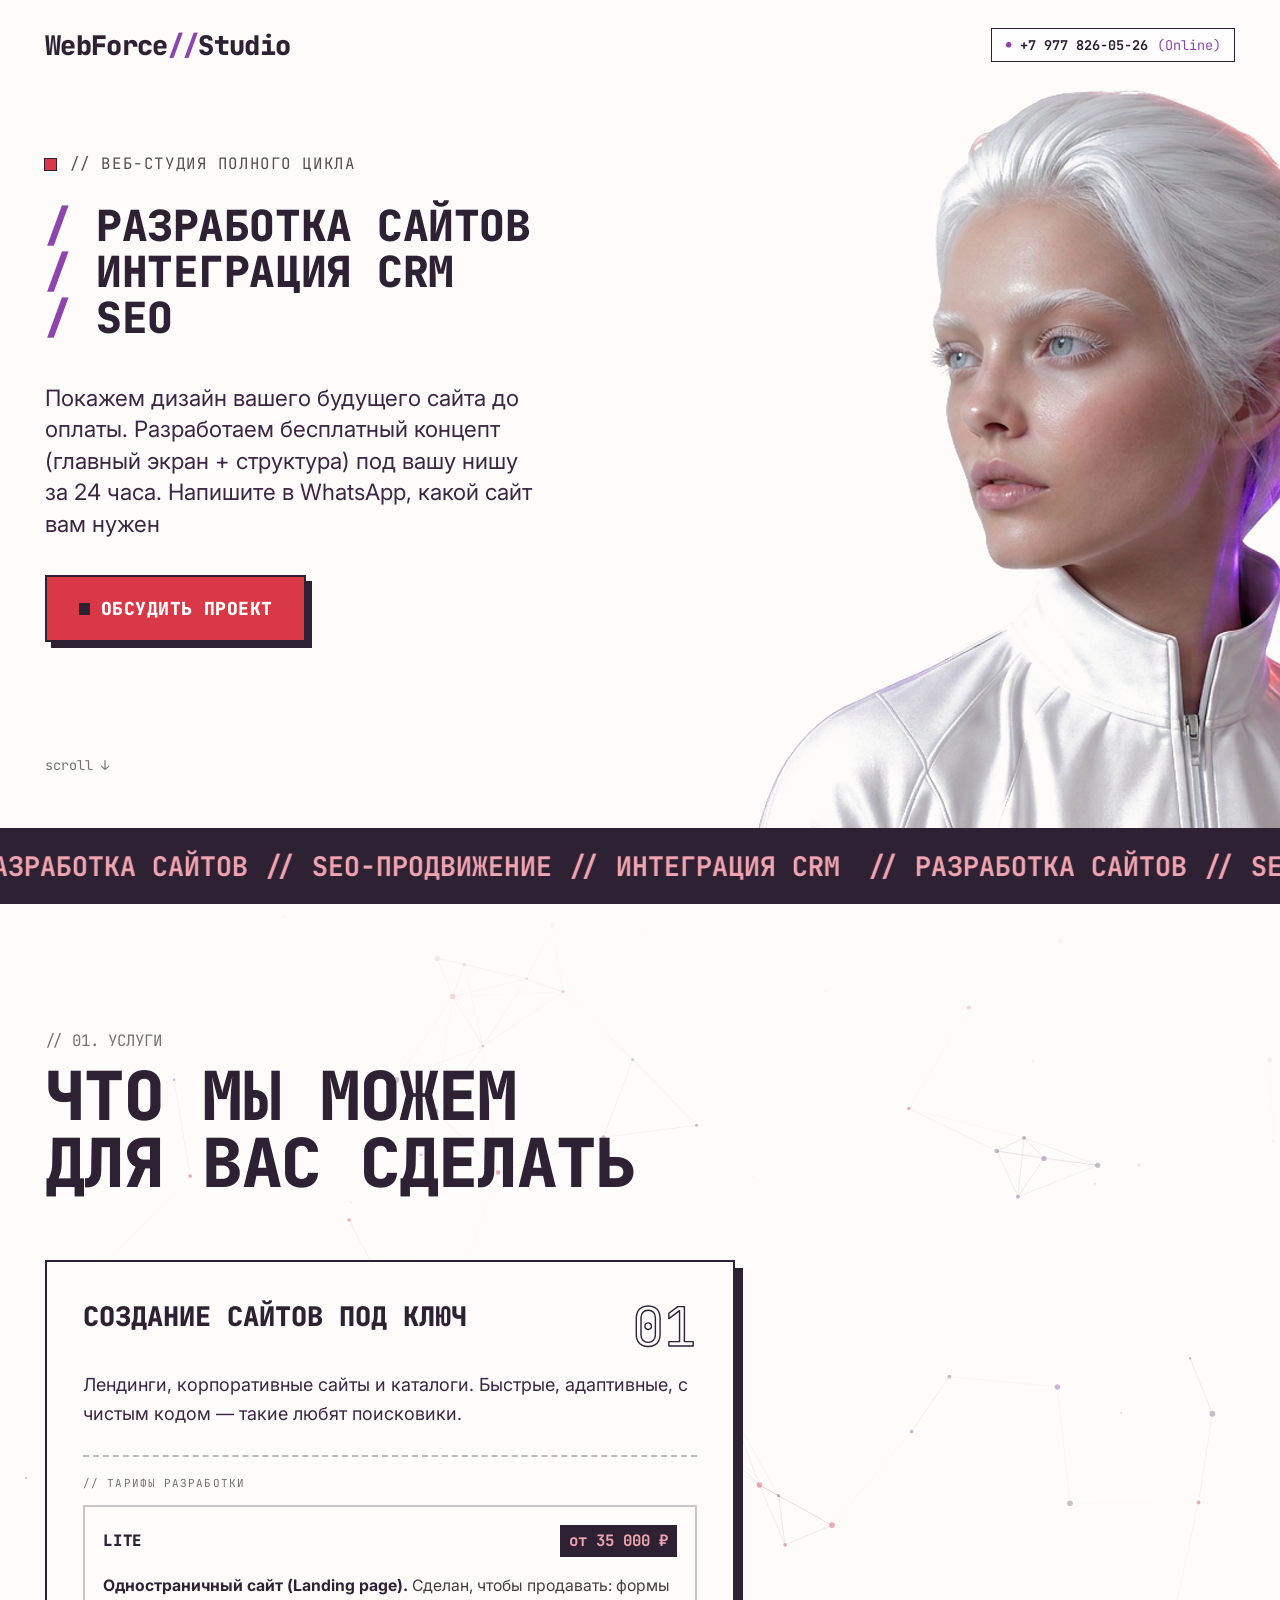
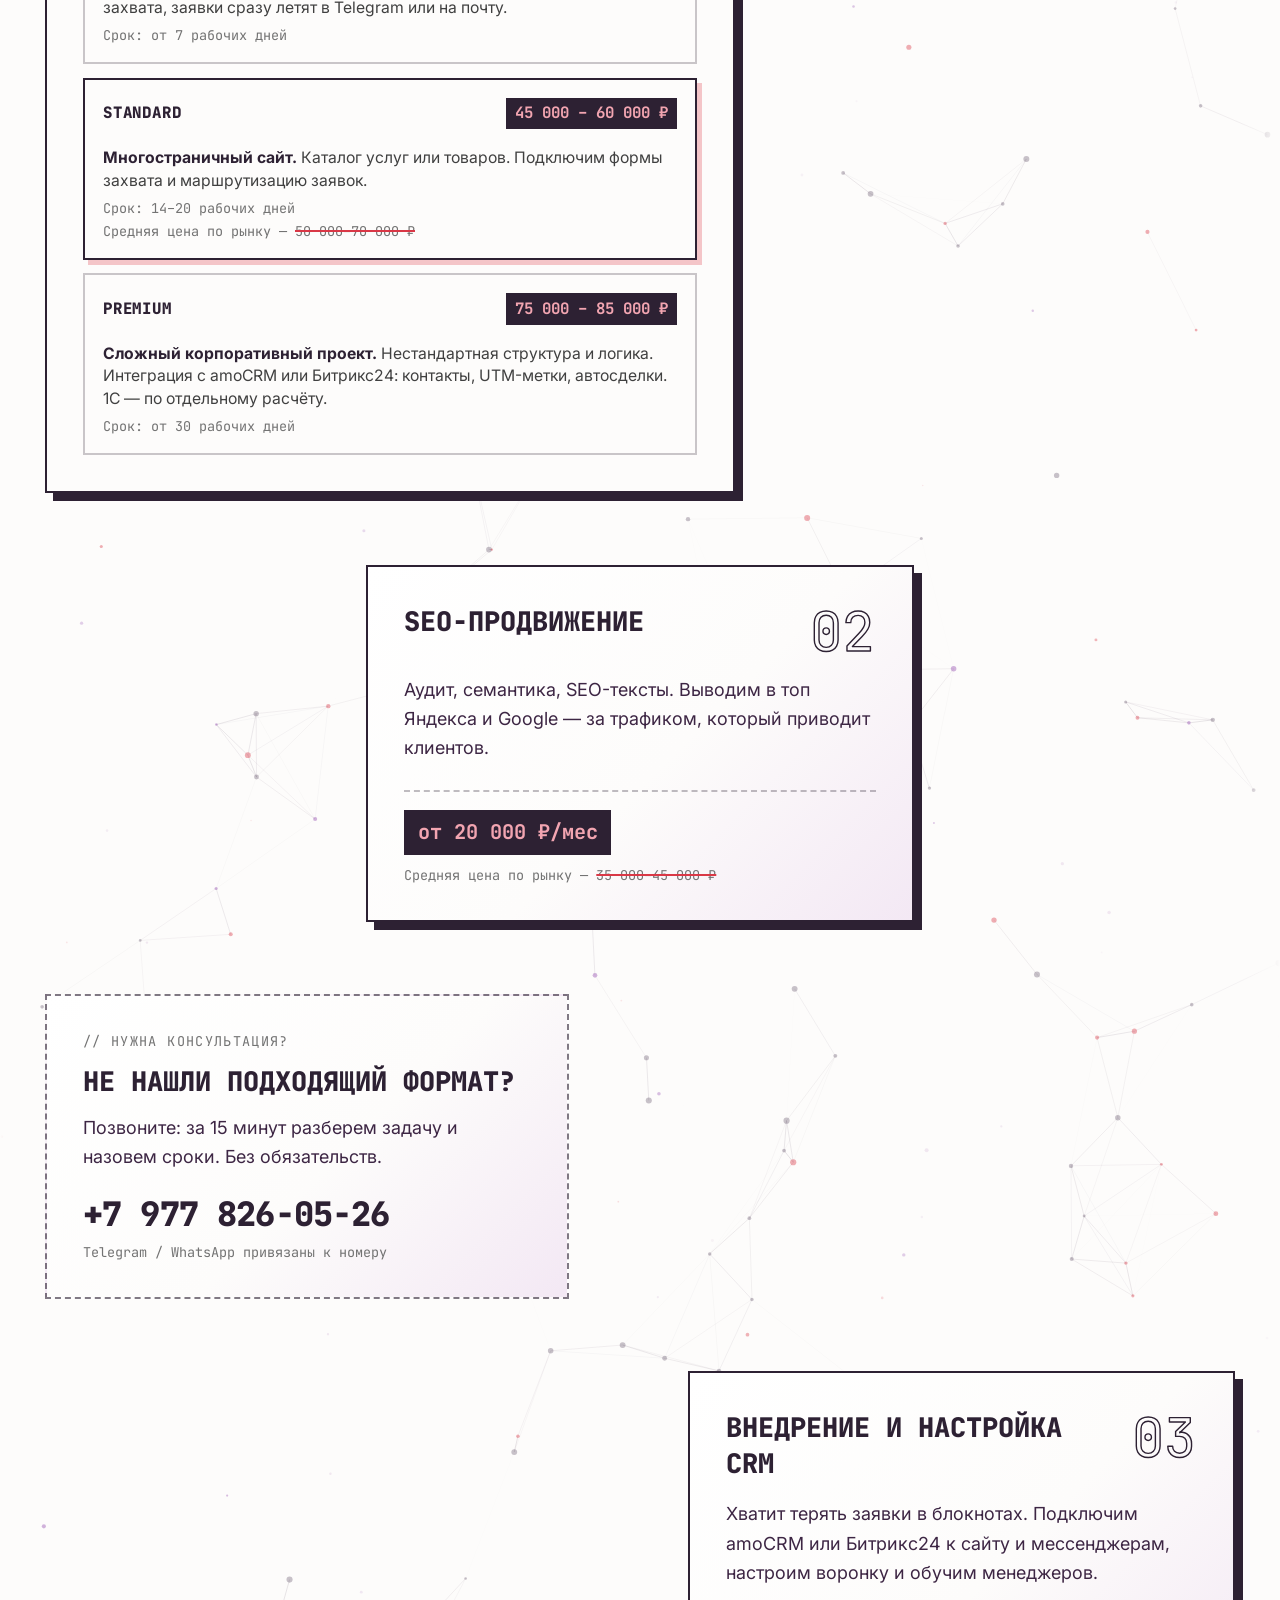
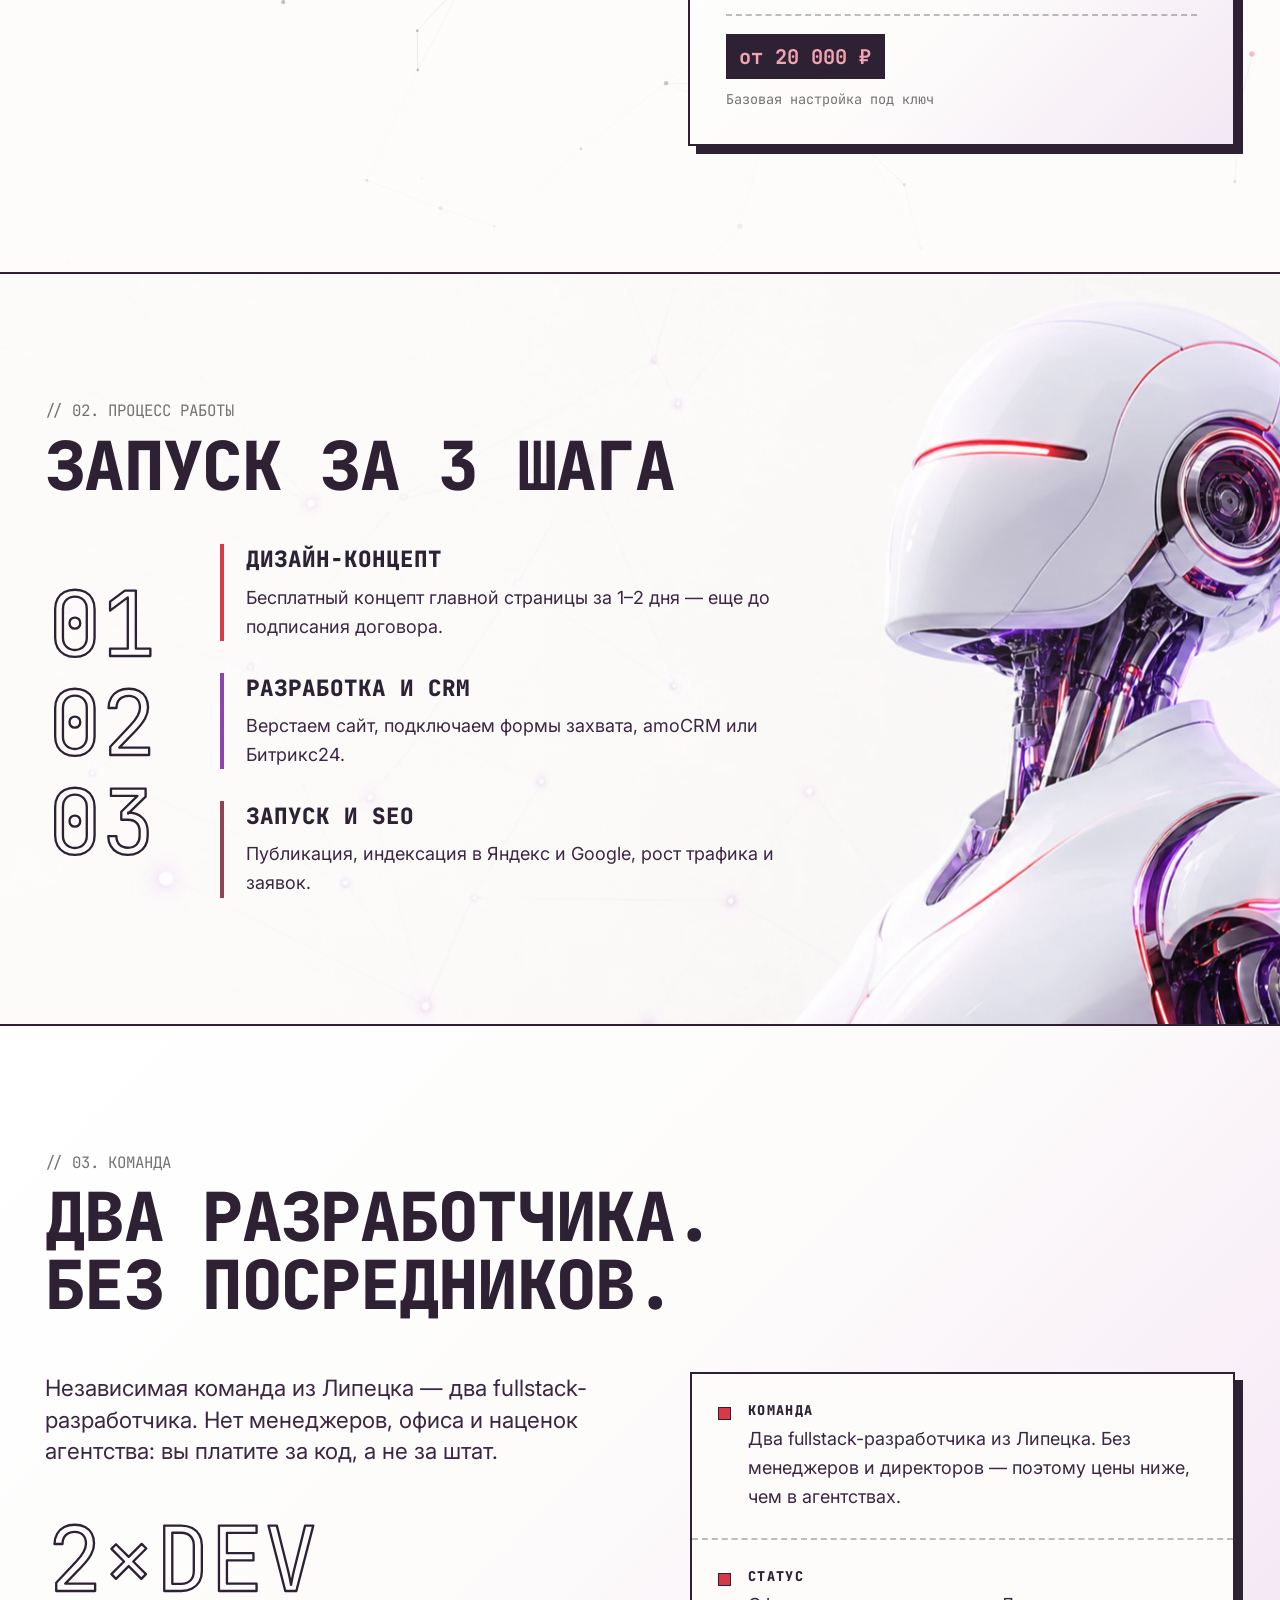
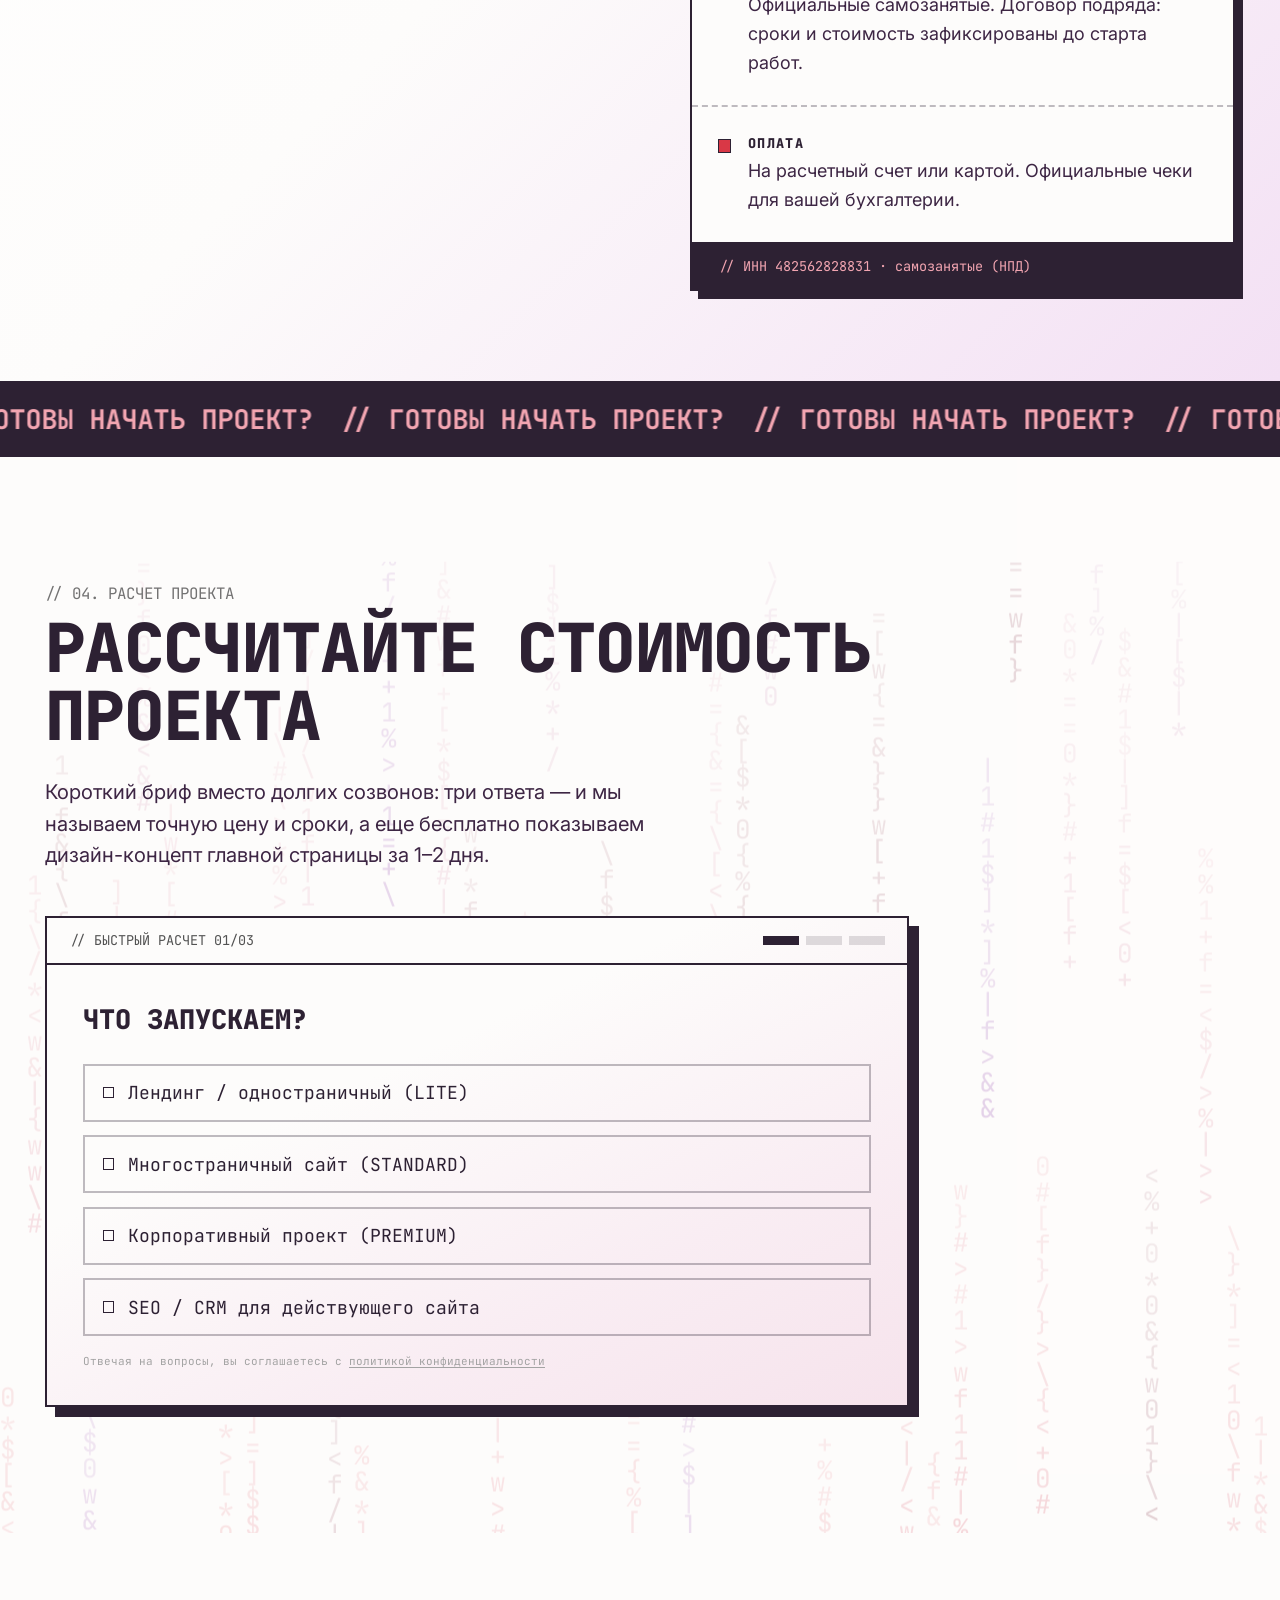
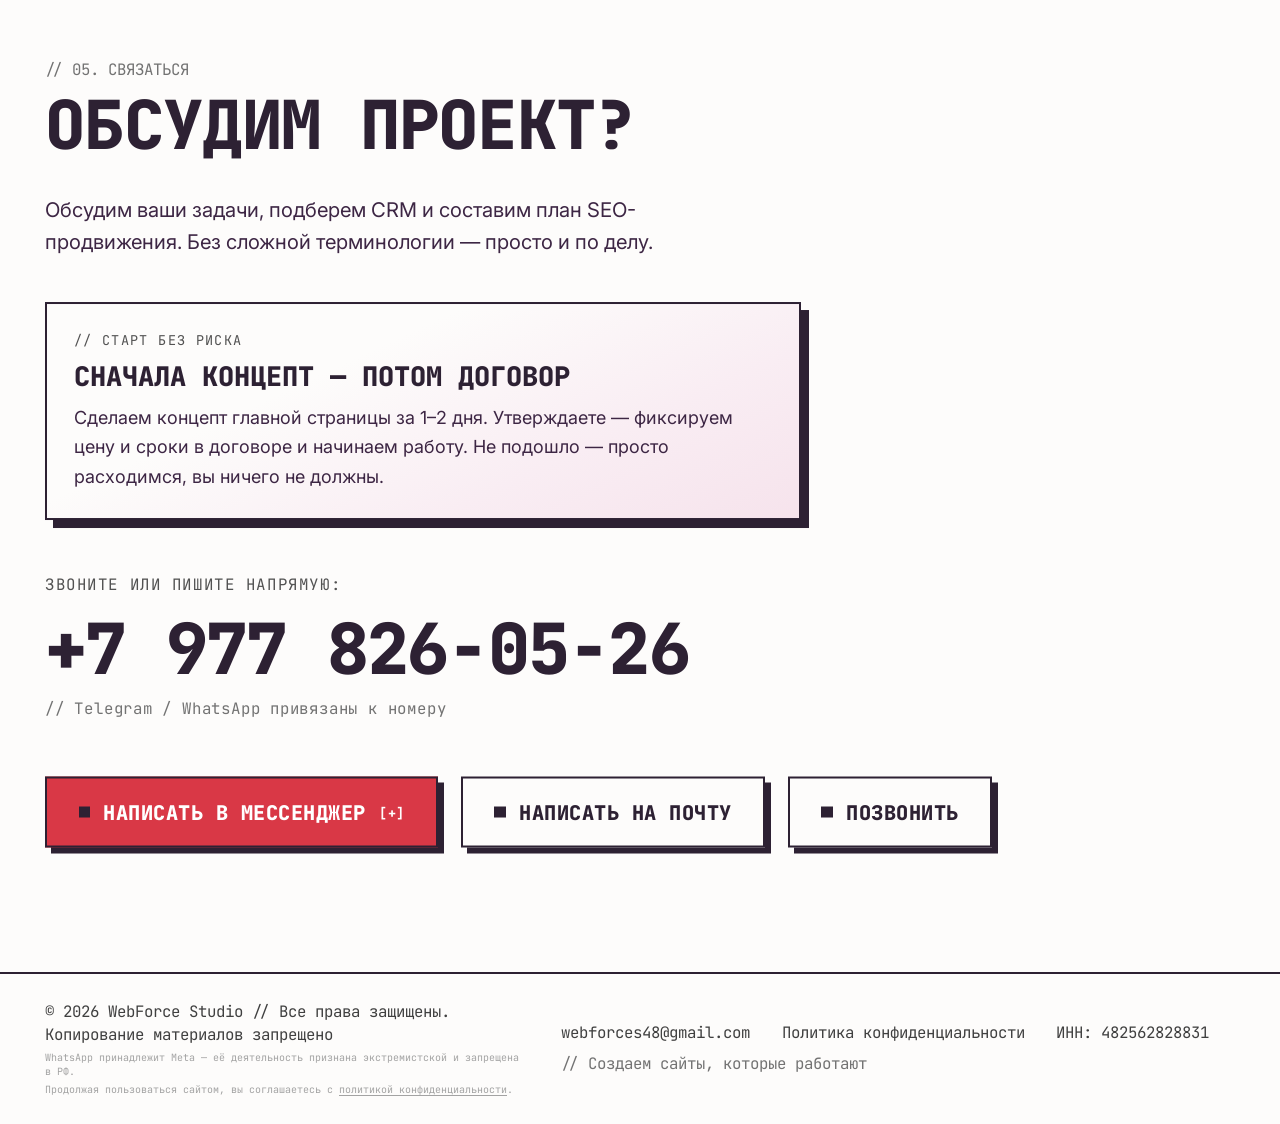
==== commit f0f6d026: "Hero: новое УТП первого экрана + ретина-фото для мобильных (WebP srcset 1x/2x) + media у preload Co-" ====
--- a/index.html
+++ b/index.html
@@ -1 +1 @@
-<!DOCTYPE html><!--3Br7LsvqBmwtkLk87sQb6--><html lang="ru"><head><meta charSet="utf-8"/><meta name="viewport" content="width=device-width, initial-scale=1"/><link rel="preload" as="image" href="images/hero-girl.png?v=12"/><link rel="preload" as="image" href="images/hero-girl-mob.png?v=8"/><link rel="preload" as="image" href="images/process-bg.webp?v=5"/><link rel="preload" as="image" href="images/process-bg-mob.webp?v=6"/><link rel="preload" as="image" href="images/process-android.webp"/><link rel="stylesheet" href="/assets/static/css/f957de272f8a9fce.css" data-precedence="next"/><link rel="preload" as="script" fetchPriority="low" href="/assets/static/chunks/webpack-4a462cecab786e93.js"/><script src="/assets/static/chunks/4bd1b696-c023c6e3521b1417.js" async=""></script><script src="/assets/static/chunks/255-2b334ff5c2ee7a81.js" async=""></script><script src="/assets/static/chunks/main-app-120b1bb4b8e23c6e.js" async=""></script><script src="/assets/static/chunks/391-8bb4026522bc59e2.js" async=""></script><script src="/assets/static/chunks/app/page-ae44b4cd3efa0890.js" async=""></script><link rel="preconnect" href="https://fonts.googleapis.com"/><link rel="preconnect" href="https://fonts.gstatic.com" crossorigin="anonymous"/><meta name="theme-color" content="#F4F1EA"/><title>Цены на создание сайтов в Липецке — от 35 000 ₽ | Заказать под ключ</title><meta name="description" content="Разработка сайтов под ключ: дизайн сайта, адаптивная верстка, рост продаж. Внедрение amoCRM и Битрикс24. WordPress, Tilda, 1С-Битрикс, 1С. Концепт за 1–2 дня!"/><meta name="keywords" content="цены на создание сайтов в Липецке,заказать сайт Липецк,купить сайт Липецк,дизайн сайта Липецк,разработка сайтов под ключ,SEO-продвижение,amoCRM,Битрикс24,1С-Битрикс,веб-студия Липецк"/><meta property="og:title" content="Цены на создание сайтов в Липецке — от 35 000 ₽ | WebForce Studio"/><meta property="og:description" content="Разработка сайтов под ключ, SEO-продвижение, внедрение amoCRM и Битрикс24. Концепт за 1–2 дня, договор — после утверждения."/><meta property="og:locale" content="ru_RU"/><meta property="og:type" content="website"/><meta name="twitter:card" content="summary"/><meta name="twitter:title" content="Цены на создание сайтов в Липецке — от 35 000 ₽ | WebForce Studio"/><meta name="twitter:description" content="Разработка сайтов под ключ, SEO-продвижение, внедрение amoCRM и Битрикс24. Концепт за 1–2 дня, договор — после утверждения."/><link rel="icon" href="/icon.svg?ecc50ee44f531be7" type="image/svg+xml" sizes="any"/><link href="https://fonts.googleapis.com/css2?family=Inter:wght@400;500;600;700;800;900&amp;family=JetBrains+Mono:wght@400;700;800&amp;display=swap" rel="stylesheet"/><script src="/assets/static/chunks/polyfills-42372ed130431b0a.js" noModule=""></script></head><body class="bg-paper font-sans text-ink antialiased"><div hidden=""><!--$--><!--/$--></div><main id="top" class="relative overflow-x-clip"><section id="hero" class="relative flex min-h-[100svh] flex-col overflow-hidden md:min-h-[92svh]"><div aria-hidden="true" class="wf-hero-art pointer-events-none absolute inset-y-0 right-0 z-0 hidden w-[64%] md:block"><img src="images/hero-girl.png?v=12" alt="" class="h-full w-full object-cover object-[62%_top]"/></div><img aria-hidden="true" src="images/hero-girl-mob.png?v=8" alt="" class="wf-hero-girl pointer-events-none absolute inset-0 z-[5] h-full w-full object-cover object-[12%_top] md:hidden"/><div aria-hidden="true" class="pointer-events-none absolute inset-0 z-[6] md:hidden" style="background:linear-gradient(to top, rgba(253,252,251,0.96) 16%, rgba(253,252,251,0.82) 26%, rgba(253,252,251,0) 44%), linear-gradient(100deg, rgba(253,252,251,0.88) 0%, rgba(253,252,251,0.52) 36%, rgba(253,252,251,0) 58%)"></div><header class="relative z-20 flex items-center justify-between px-5 pt-6 font-mono text-sm md:px-10"><a href="#top" class="text-lg font-extrabold tracking-tight md:text-2xl">WebForce<span class="text-success">//</span>Studio</a><a href="tel:+79778260526" class="hidden items-center gap-2 border border-ink bg-white/70 px-3 py-1.5 font-mono text-xs transition-colors hover:bg-neon/25 sm:flex" aria-label="Позвонить"><span aria-hidden="true" class="wf-dot text-[9px] leading-none text-success">●</span><span class="font-bold">+7 977 826-05-26</span><span class="text-success">(Online)</span></a></header><div class="relative z-10 flex flex-1 flex-col justify-between px-5 md:max-w-[52%] md:justify-start md:px-10 xl:max-w-[46%]"><div class="pt-6 md:pt-20"><p class="mb-4 hidden items-center gap-3 whitespace-nowrap font-mono text-[11px] tracking-widest text-neutral-600 md:mb-6 md:flex md:text-sm"><span class="inline-block h-2.5 w-2.5 shrink-0 bg-neon ring-1 ring-ink"></span>// ВЕБ-СТУДИЯ ПОЛНОГО ЦИКЛА</p><div class="relative"><h1 class="font-mono font-extrabold uppercase tracking-tight"><span class="block pl-[1.2em] -indent-[1.2em] text-[7.6vw] leading-[1.08] sm:text-[6.8vw] md:text-[3.35vw] md:leading-[1.08]"><span class="text-success">/ </span>Разработка сайтов</span><span class="block pl-[1.2em] -indent-[1.2em] text-[7.6vw] leading-[1.08] sm:text-[6.8vw] md:text-[3.35vw] md:leading-[1.08]"><span class="text-success">/ </span>Интеграция CRM</span><span class="block pl-[1.2em] -indent-[1.2em] text-[7.6vw] leading-[1.08] sm:text-[6.8vw] md:text-[3.35vw] md:leading-[1.08]"><span class="text-success">/ </span>SEO</span></h1></div></div><div class="pb-7 md:pb-10"><p class="max-w-[21rem] text-base font-semibold leading-snug text-ink md:hidden">Делаем сайты, подключаем CRM, выводим в топ Яндекса. Дешевле агентства.</p><p class="mt-7 hidden max-w-xl text-lg leading-relaxed text-plum md:mt-9 md:block md:text-xl">Делаем сайты, выводим их в топ Яндекса и подключаем CRM. Уровень агентства — по цене частного специалиста.</p><div id="anchor-cta-hero" class="mt-4 md:mt-10"><a href="#contacts" class="wf-cta inline-flex w-full max-w-[420px] items-center justify-center gap-2.5 whitespace-nowrap border-2 border-ink bg-neon px-5 py-4 font-mono text-sm font-extrabold uppercase tracking-wide text-white shadow-[4px_4px_0_#2D2133] hover:bg-hover active:translate-x-[2px] active:translate-y-[2px] active:shadow-[3px_3px_0_#2D2133] md:w-auto md:justify-start md:-translate-y-2 md:px-7 md:py-4 md:text-base md:shadow-[6px_6px_0_#2D2133]"><span aria-hidden="true" class="inline-block h-2.5 w-2.5 bg-ink"></span>Обсудить проект</a></div></div></div><p aria-hidden="true" class="wf-scroll absolute bottom-12 left-10 z-10 hidden font-mono text-xs text-neutral-500 md:block">scroll ↓</p></section><div class="overflow-hidden border-y-2 border-ink bg-ink py-3 md:py-4"><div class="flex w-max whitespace-nowrap font-mono text-lg font-bold text-rose will-change-transform md:text-2xl"><div aria-hidden="false" class="flex shrink-0"><span class="px-3">// РАЗРАБОТКА САЙТОВ // SEO-ПРОДВИЖЕНИЕ // ИНТЕГРАЦИЯ CRM</span><span class="px-3">// РАЗРАБОТКА САЙТОВ // SEO-ПРОДВИЖЕНИЕ // ИНТЕГРАЦИЯ CRM</span><span class="px-3">// РАЗРАБОТКА САЙТОВ // SEO-ПРОДВИЖЕНИЕ // ИНТЕГРАЦИЯ CRM</span><span class="px-3">// РАЗРАБОТКА САЙТОВ // SEO-ПРОДВИЖЕНИЕ // ИНТЕГРАЦИЯ CRM</span><span class="px-3">// РАЗРАБОТКА САЙТОВ // SEO-ПРОДВИЖЕНИЕ // ИНТЕГРАЦИЯ CRM</span><span class="px-3">// РАЗРАБОТКА САЙТОВ // SEO-ПРОДВИЖЕНИЕ // ИНТЕГРАЦИЯ CRM</span></div><div aria-hidden="true" class="flex shrink-0"><span class="px-3">// РАЗРАБОТКА САЙТОВ // SEO-ПРОДВИЖЕНИЕ // ИНТЕГРАЦИЯ CRM</span><span class="px-3">// РАЗРАБОТКА САЙТОВ // SEO-ПРОДВИЖЕНИЕ // ИНТЕГРАЦИЯ CRM</span><span class="px-3">// РАЗРАБОТКА САЙТОВ // SEO-ПРОДВИЖЕНИЕ // ИНТЕГРАЦИЯ CRM</span><span class="px-3">// РАЗРАБОТКА САЙТОВ // SEO-ПРОДВИЖЕНИЕ // ИНТЕГРАЦИЯ CRM</span><span class="px-3">// РАЗРАБОТКА САЙТОВ // SEO-ПРОДВИЖЕНИЕ // ИНТЕГРАЦИЯ CRM</span><span class="px-3">// РАЗРАБОТКА САЙТОВ // SEO-ПРОДВИЖЕНИЕ // ИНТЕГРАЦИЯ CRM</span></div></div></div><section id="services" class="relative px-5 py-14 md:px-10 md:py-28"><canvas aria-hidden="true" class="wf-nodenet pointer-events-none absolute inset-0 z-0 h-full w-full"></canvas><div class="relative z-10" style="opacity:0;transform:translateY(30px)"><p class="font-mono text-sm text-neutral-500">// 01. УСЛУГИ</p><h2 class="mt-2 font-mono text-[27px] font-extrabold uppercase leading-[1.08] tracking-tight md:text-6xl">Что мы можем<br/>для вас сделать</h2></div><div class="relative mt-10 md:mt-14"><div class="relative z-10 flex flex-col gap-10 md:gap-16"><div class="md:w-[58%] md:mr-auto" style="opacity:0;transform:translateY(30px)"><article class="bg-paper group relative border-2 border-ink p-6 shadow-[5px_5px_0_#2D2133] md:shadow-[8px_8px_0_#2D2133] transition-transform duration-300 hover:scale-[1.02] md:p-8"><div class="flex items-start justify-between gap-4"><h3 class="font-mono text-xl font-extrabold uppercase leading-tight md:text-2xl">Создание сайтов под ключ</h3><svg viewBox="0 0 120 96" preserveAspectRatio="xMinYMid meet" class="font-mono h-9 w-auto shrink-0 md:h-12" aria-hidden="true" focusable="false"><text x="3" y="85" font-size="96" font-weight="400" fill="none" stroke="#2D2133" stroke-width="2.5" stroke-linejoin="round">01</text></svg></div><p class="mt-4 leading-relaxed text-plum">Лендинги, корпоративные сайты и каталоги. Быстрые, адаптивные, с чистым кодом — такие любят поисковики.</p><div class="mt-6 border-t-2 border-dashed border-ink/30 pt-4 font-mono"><p class="mb-3 text-[11px] tracking-widest text-neutral-500">// ТАРИФЫ РАЗРАБОТКИ</p><div class="flex flex-col gap-3"><div class="wf-sheen border-2 transition-colors duration-300 hover:border-ink border-ink/25"><button type="button" aria-expanded="false" class="flex w-full cursor-pointer flex-nowrap items-center gap-x-2 px-3 py-2.5 text-left md:cursor-default md:justify-between md:gap-x-2.5 md:p-4"><span class="flex items-center gap-2 font-mono text-sm font-extrabold tracking-wider">LITE</span><span id="anchor-price" class="ml-auto whitespace-nowrap bg-ink px-1.5 py-1 font-mono text-[10.5px] font-bold text-rose md:px-2 md:text-sm">от 35 000 ₽</span><span aria-hidden="true" class="font-mono text-xl font-bold leading-none text-neon transition-transform duration-300 md:hidden ">+</span></button><div class="hidden px-3 pb-3 md:block md:px-4 md:pb-4"><p class="font-sans text-xs leading-snug text-neutral-700 md:text-sm"><span class="font-bold text-ink">Одностраничный сайт (Landing page)<!-- -->.</span> <!-- -->Сделан, чтобы продавать: формы захвата, заявки сразу летят в Telegram или на почту.</p><p class="mt-1.5 font-mono text-[10px] text-neutral-500 md:text-xs">Срок: от 7 рабочих дней</p><a href="#quiz" class="font-mono text-[11px] font-bold text-neon underline-offset-4 transition-all duration-500 hover:underline md:text-xs pointer-events-none mt-0 block h-0 -translate-y-1 overflow-hidden border-none p-0 opacity-0">Подходит? Точная цена за 3 ответа →</a></div></div><div class="wf-sheen border-2 transition-colors duration-300 hover:border-ink border-ink shadow-[5px_5px_0_rgba(217,56,70,0.28)]"><button type="button" aria-expanded="false" class="flex w-full cursor-pointer flex-nowrap items-center gap-x-2 px-3 py-2.5 text-left md:cursor-default md:justify-between md:gap-x-2.5 md:p-4"><span class="flex items-center gap-2 font-mono text-sm font-extrabold tracking-wider">STANDARD</span><span class="ml-auto whitespace-nowrap bg-ink px-1.5 py-1 font-mono text-[10.5px] font-bold text-rose md:px-2 md:text-sm">45 000 – 60 000 ₽</span><span aria-hidden="true" class="font-mono text-xl font-bold leading-none text-neon transition-transform duration-300 md:hidden ">+</span></button><div class="hidden px-3 pb-3 md:block md:px-4 md:pb-4"><p class="font-sans text-xs leading-snug text-neutral-700 md:text-sm"><span class="font-bold text-ink">Многостраничный сайт<!-- -->.</span> <!-- -->Каталог услуг или товаров. Подключим формы захвата и маршрутизацию заявок.</p><p class="mt-1.5 font-mono text-[10px] text-neutral-500 md:text-xs">Срок: 14–20 рабочих дней</p><p class="mt-1 font-mono text-[10px] text-neutral-500 md:text-xs">Средняя цена по рынку<!-- --> — <span class="line-through decoration-[#D93846] decoration-2">50 000–70 000 ₽</span></p><a href="#quiz" class="font-mono text-[11px] font-bold text-neon underline-offset-4 transition-all duration-500 hover:underline md:text-xs pointer-events-none mt-0 block h-0 -translate-y-1 overflow-hidden border-none p-0 opacity-0">Подходит? Точная цена за 3 ответа →</a></div></div><div class="wf-sheen border-2 transition-colors duration-300 hover:border-ink border-ink/25"><button type="button" aria-expanded="false" class="flex w-full cursor-pointer flex-nowrap items-center gap-x-2 px-3 py-2.5 text-left md:cursor-default md:justify-between md:gap-x-2.5 md:p-4"><span class="flex items-center gap-2 font-mono text-sm font-extrabold tracking-wider">PREMIUM</span><span class="ml-auto whitespace-nowrap bg-ink px-1.5 py-1 font-mono text-[10.5px] font-bold text-rose md:px-2 md:text-sm">75 000 – 85 000 ₽</span><span aria-hidden="true" class="font-mono text-xl font-bold leading-none text-neon transition-transform duration-300 md:hidden ">+</span></button><div class="hidden px-3 pb-3 md:block md:px-4 md:pb-4"><p class="font-sans text-xs leading-snug text-neutral-700 md:text-sm"><span class="font-bold text-ink">Сложный корпоративный проект<!-- -->.</span> <!-- -->Нестандартная структура и логика. Интеграция с amoCRM или Битрикс24: контакты, UTM-метки, автосделки. 1С — по отдельному расчёту.</p><p class="mt-1.5 font-mono text-[10px] text-neutral-500 md:text-xs">Срок: от 30 рабочих дней</p><a href="#quiz" class="font-mono text-[11px] font-bold text-neon underline-offset-4 transition-all duration-500 hover:underline md:text-xs pointer-events-none mt-0 block h-0 -translate-y-1 overflow-hidden border-none p-0 opacity-0">Подходит? Точная цена за 3 ответа →</a></div></div></div></div></article></div><div class="md:w-[46%] md:mx-auto" style="opacity:0;transform:translateY(30px)"><article class="wf-net group relative border-2 border-ink p-6 shadow-[5px_5px_0_#2D2133] md:shadow-[8px_8px_0_#2D2133] transition-transform duration-300 hover:scale-[1.02] md:p-8"><div class="flex items-start justify-between gap-4"><h3 class="font-mono text-xl font-extrabold uppercase leading-tight md:text-2xl">SEO-продвижение</h3><svg viewBox="0 0 120 96" preserveAspectRatio="xMinYMid meet" class="font-mono h-9 w-auto shrink-0 md:h-12" aria-hidden="true" focusable="false"><text x="3" y="85" font-size="96" font-weight="400" fill="none" stroke="#2D2133" stroke-width="2.5" stroke-linejoin="round">02</text></svg></div><p class="mt-4 leading-relaxed text-plum">Аудит, семантика, SEO-тексты. Выводим в топ Яндекса и Google — за трафиком, который приводит клиентов.</p><div class="mt-6 border-t-2 border-dashed border-ink/30 pt-4 font-mono"><span class="inline-block bg-ink px-3 py-1.5 text-base font-bold text-rose md:text-lg">от 20 000 ₽/мес</span><p class="mt-2.5 md:whitespace-nowrap text-[11px] text-neutral-500 md:text-xs">Средняя цена по рынку<!-- --> — <span class="line-through decoration-[#D93846] decoration-2">35 000–45 000 ₽</span></p></div></article></div><div class="md:mr-auto md:w-[44%]" style="opacity:0;transform:translateY(30px)"><aside id="anchor-consult" class="wf-net relative border-2 border-dashed border-ink/60 p-6 transition-transform duration-300 hover:scale-[1.02] md:p-8"><p class="font-mono text-xs tracking-widest text-neutral-500">// НУЖНА КОНСУЛЬТАЦИЯ?</p><h3 class="mt-3 font-mono text-xl font-extrabold uppercase leading-tight md:text-2xl">Не нашли подходящий формат?</h3><p class="mt-3 leading-relaxed text-plum">Позвоните: за 15 минут разберем задачу и назовем сроки. Без обязательств.</p><a href="tel:+79778260526" class="mt-5 inline-block font-mono text-2xl font-extrabold tracking-tight transition-colors hover:text-neon md:text-3xl">+7 977 826-05-26</a><p class="mt-2 font-mono text-xs text-neutral-500">Telegram / WhatsApp привязаны к номеру</p></aside></div><div class="md:w-[46%] md:ml-auto" style="opacity:0;transform:translateY(30px)"><article class="wf-net group relative border-2 border-ink p-6 shadow-[5px_5px_0_#2D2133] md:shadow-[8px_8px_0_#2D2133] transition-transform duration-300 hover:scale-[1.02] md:p-8"><div class="flex items-start justify-between gap-4"><h3 class="font-mono text-xl font-extrabold uppercase leading-tight md:text-2xl">Внедрение и настройка CRM</h3><svg viewBox="0 0 120 96" preserveAspectRatio="xMinYMid meet" class="font-mono h-9 w-auto shrink-0 md:h-12" aria-hidden="true" focusable="false"><text x="3" y="85" font-size="96" font-weight="400" fill="none" stroke="#2D2133" stroke-width="2.5" stroke-linejoin="round">03</text></svg></div><p class="mt-4 leading-relaxed text-plum">Хватит терять заявки в блокнотах. Подключим amoCRM или Битрикс24 к сайту и мессенджерам, настроим воронку и обучим менеджеров.</p><div class="mt-6 border-t-2 border-dashed border-ink/30 pt-4 font-mono"><span class="inline-block bg-ink px-3 py-1.5 text-base font-bold text-rose md:text-lg">от 20 000 ₽</span><p class="mt-2.5 md:whitespace-nowrap text-[11px] text-neutral-500 md:text-xs">Базовая настройка под ключ</p></div></article></div></div></div></section><section id="process" class="relative overflow-hidden border-y-2 border-ink px-5 pb-[112vw] pt-12 md:px-10 md:py-28"><div aria-hidden="true" class="wf-p-bg pointer-events-none absolute inset-0 z-0 hidden md:block"><img src="images/process-bg.webp?v=5" alt="" class="h-full w-full object-cover opacity-50 object-[80%_0%] md:opacity-40 md:object-[95%_0%] xl:opacity-100 xl:object-[50%_0%]"/><div class="absolute inset-0 bg-gradient-to-r from-paper/95 via-paper/80 to-paper/60 md:from-paper/95 md:via-paper/85 md:via-55% md:to-paper/45 xl:from-paper/70 xl:via-paper/15 xl:to-transparent"></div></div><div aria-hidden="true" class="pointer-events-none absolute inset-0 z-0 md:hidden"><img src="images/process-bg-mob.webp?v=6" alt="" class="wf-mbg h-full w-full object-cover object-center"/><div class="absolute inset-x-0 top-0 h-[52%] bg-gradient-to-b from-paper/45 via-paper/20 to-transparent"></div></div><img aria-hidden="true" src="images/process-android.webp" alt="" class="wf-android pointer-events-none absolute bottom-0 z-[5] w-[92vw] md:hidden"/><div class="relative z-10"><div class="" style="opacity:0;transform:translateY(30px)"><p class="font-mono text-sm text-neutral-500">// 02. ПРОЦЕСС РАБОТЫ</p><h2 class="mt-2 font-mono text-[27px] font-extrabold uppercase leading-[1.08] tracking-tight md:text-6xl">Запуск за 3 шага</h2></div><div class="mt-10 grid items-center gap-10 md:grid-cols-[auto_minmax(0,480px)] md:justify-start md:gap-14 xl:grid-cols-[auto_minmax(0,600px)]"><div aria-hidden="true" class="hidden select-none items-end gap-5 font-mono md:flex md:flex-col md:items-start md:gap-2"><svg viewBox="0 0 120 96" preserveAspectRatio="xMinYMid meet" class="font-mono h-[20vw] w-auto md:h-[7vw]" aria-hidden="true" focusable="false"><text x="3" y="85" font-size="96" font-weight="400" fill="none" stroke="#2D2133" stroke-width="2.5" stroke-linejoin="round">01</text></svg><svg viewBox="0 0 120 96" preserveAspectRatio="xMinYMid meet" class="font-mono h-[20vw] w-auto md:h-[7vw]" aria-hidden="true" focusable="false"><text x="3" y="85" font-size="96" font-weight="400" fill="none" stroke="#2D2133" stroke-width="2.5" stroke-linejoin="round">02</text></svg><svg viewBox="0 0 120 96" preserveAspectRatio="xMinYMid meet" class="font-mono h-[20vw] w-auto md:h-[7vw]" aria-hidden="true" focusable="false"><text x="3" y="85" font-size="96" font-weight="400" fill="none" stroke="#2D2133" stroke-width="2.5" stroke-linejoin="round">03</text></svg></div><div class="" style="opacity:0;transform:translateY(30px)"><ol class="flex flex-col gap-7"><li class="flex items-start gap-4 md:block md:border-l-4 md:border-neon md:pl-5"><svg viewBox="0 0 120 96" preserveAspectRatio="xMinYMid meet" class="font-mono mt-1 h-11 w-auto shrink-0 md:hidden" aria-hidden="true" focusable="false"><text x="3" y="85" font-size="96" font-weight="400" fill="none" stroke="#D93846" stroke-width="2.5" stroke-linejoin="round">01</text></svg><div class="min-w-0 flex-1 border-l-4 border-neon pl-4 md:border-0 md:pl-0"><p class="font-mono text-lg font-extrabold uppercase md:text-xl">Дизайн-концепт</p><p class="mt-1.5 leading-relaxed text-plum">Бесплатный концепт главной страницы за 1–2 дня — еще до подписания договора.</p></div></li><li class="flex items-start gap-4 md:block md:border-l-4 md:border-acc2 md:pl-5"><svg viewBox="0 0 120 96" preserveAspectRatio="xMinYMid meet" class="font-mono mt-1 h-11 w-auto shrink-0 md:hidden" aria-hidden="true" focusable="false"><text x="3" y="85" font-size="96" font-weight="400" fill="none" stroke="#8E44AD" stroke-width="2.5" stroke-linejoin="round">02</text></svg><div class="min-w-0 flex-1 border-l-4 border-acc2 pl-4 md:border-0 md:pl-0"><p class="font-mono text-lg font-extrabold uppercase md:text-xl">Разработка и CRM</p><p class="mt-1.5 leading-relaxed text-plum">Верстаем сайт, подключаем формы захвата, amoCRM или Битрикс24.</p></div></li><li class="flex items-start gap-4 md:block md:border-l-4 md:border-acc1 md:pl-5"><svg viewBox="0 0 120 96" preserveAspectRatio="xMinYMid meet" class="font-mono mt-1 h-11 w-auto shrink-0 md:hidden" aria-hidden="true" focusable="false"><text x="3" y="85" font-size="96" font-weight="400" fill="none" stroke="#8E4456" stroke-width="2.5" stroke-linejoin="round">03</text></svg><div class="min-w-0 flex-1 border-l-4 border-acc1 pl-4 md:border-0 md:pl-0"><p class="font-mono text-lg font-extrabold uppercase md:text-xl">Запуск и SEO</p><p class="mt-1.5 leading-relaxed text-plum">Публикация, индексация в Яндекс и Google, рост трафика и заявок.</p></div></li></ol></div></div></div></section><section id="team" class="bg-[linear-gradient(135deg,#FFFFFF_0%,#FDFCFB_45%,#F3E0F4_100%)] px-5 py-14 md:px-10 md:pb-20 md:pt-28"><div class="" style="opacity:0;transform:translateY(30px)"><p class="font-mono text-sm text-neutral-500">// 03. КОМАНДА</p><h2 class="mt-2 font-mono text-[27px] font-extrabold uppercase leading-[1.08] tracking-tight md:text-6xl">Два разработчика.<br/>Без посредников.</h2></div><div class="mt-12 grid gap-10 md:grid-cols-[minmax(0,1.1fr)_minmax(0,1fr)] md:items-start"><div class="" style="opacity:0;transform:translateY(30px)"><p class="max-w-lg text-lg leading-relaxed text-plum md:text-xl">Независимая команда из Липецка — два fullstack-разработчика. Нет менеджеров, офиса и наценок агентства: вы платите за код, а не за штат.</p><div aria-hidden="true" class="mt-10 hidden select-none font-mono md:block"><svg viewBox="0 0 300 96" preserveAspectRatio="xMinYMid meet" class="font-mono h-[7vw] w-auto" aria-hidden="true" focusable="false"><text x="3" y="85" font-size="96" font-weight="400" fill="none" stroke="#2D2133" stroke-width="2.5" stroke-linejoin="round">2×DEV</text></svg></div></div><div class="flex flex-col border-2 border-ink bg-paper shadow-[5px_5px_0_#2D2133] md:shadow-[8px_8px_0_#2D2133]"><div class="" style="opacity:0;transform:translateY(30px)"><div class="flex gap-4 p-5 md:p-6 "><span aria-hidden="true" class="mt-1.5 inline-block h-2.5 w-2.5 shrink-0 bg-neon ring-1 ring-ink"></span><div><p class="font-mono text-xs font-extrabold tracking-widest">КОМАНДА</p><p class="mt-1 leading-relaxed text-plum">Два fullstack-разработчика из Липецка. Без менеджеров и директоров — поэтому цены ниже, чем в агентствах.</p></div></div></div><div class="" style="opacity:0;transform:translateY(30px)"><div class="flex gap-4 p-5 md:p-6 border-t-2 border-dashed border-ink/30"><span aria-hidden="true" class="mt-1.5 inline-block h-2.5 w-2.5 shrink-0 bg-neon ring-1 ring-ink"></span><div><p class="font-mono text-xs font-extrabold tracking-widest">СТАТУС</p><p class="mt-1 leading-relaxed text-plum">Официальные самозанятые. Договор подряда: сроки и стоимость зафиксированы до старта работ.</p></div></div></div><div class="" style="opacity:0;transform:translateY(30px)"><div class="flex gap-4 p-5 md:p-6 border-t-2 border-dashed border-ink/30"><span aria-hidden="true" class="mt-1.5 inline-block h-2.5 w-2.5 shrink-0 bg-neon ring-1 ring-ink"></span><div><p class="font-mono text-xs font-extrabold tracking-widest">ОПЛАТА</p><p class="mt-1 leading-relaxed text-plum">На расчетный счет или картой. Официальные чеки для вашей бухгалтерии.</p></div></div></div><div class="" style="opacity:0;transform:translateY(30px)"><div class="wf-select border-t-2 border-ink bg-ink px-5 py-3 font-mono text-xs text-rose md:px-6">// ИНН 482562828831 · самозанятые (НПД)</div></div></div></div></section><div class="overflow-hidden border-y-2 border-ink bg-ink py-3 md:py-4"><div class="flex w-max whitespace-nowrap font-mono text-lg font-bold text-rose will-change-transform md:text-2xl"><div aria-hidden="false" class="flex shrink-0"><span class="px-3">// ГОТОВЫ НАЧАТЬ ПРОЕКТ?</span><span class="px-3">// ГОТОВЫ НАЧАТЬ ПРОЕКТ?</span><span class="px-3">// ГОТОВЫ НАЧАТЬ ПРОЕКТ?</span><span class="px-3">// ГОТОВЫ НАЧАТЬ ПРОЕКТ?</span><span class="px-3">// ГОТОВЫ НАЧАТЬ ПРОЕКТ?</span><span class="px-3">// ГОТОВЫ НАЧАТЬ ПРОЕКТ?</span></div><div aria-hidden="true" class="flex shrink-0"><span class="px-3">// ГОТОВЫ НАЧАТЬ ПРОЕКТ?</span><span class="px-3">// ГОТОВЫ НАЧАТЬ ПРОЕКТ?</span><span class="px-3">// ГОТОВЫ НАЧАТЬ ПРОЕКТ?</span><span class="px-3">// ГОТОВЫ НАЧАТЬ ПРОЕКТ?</span><span class="px-3">// ГОТОВЫ НАЧАТЬ ПРОЕКТ?</span><span class="px-3">// ГОТОВЫ НАЧАТЬ ПРОЕКТ?</span></div></div></div><section id="quiz" class="relative overflow-hidden px-5 py-14 md:px-10 md:py-28"><canvas aria-hidden="true" class="pointer-events-none absolute inset-0 h-full w-full "></canvas><div aria-hidden="true" class="pointer-events-none absolute inset-0 bg-paper/25"></div><div class="relative z-10"><div class="" style="opacity:0;transform:translateY(30px)"><p class="font-mono text-sm text-neutral-500">// 04. РАСЧЕТ ПРОЕКТА</p><h2 class="mt-2 font-mono text-[27px] font-extrabold uppercase leading-[1.08] tracking-tight md:text-6xl">Рассчитайте стоимость<br class="hidden md:block"/> проекта</h2><p class="mt-6 max-w-xl text-base leading-relaxed text-plum md:text-lg">Короткий бриф вместо долгих созвонов: три ответа — и мы называем точную цену и сроки, а еще бесплатно показываем дизайн-концепт главной страницы за 1–2 дня.</p></div><div class="" style="opacity:0;transform:translateY(30px)"><div class="mt-10 max-w-3xl"><div class="wf-sunset relative border-2 border-ink bg-paper shadow-[6px_6px_0_#2D2133] md:shadow-[10px_10px_0_#2D2133]"><input type="text" tabindex="-1" autoComplete="off" aria-hidden="true" class="pointer-events-none absolute -left-[9999px] top-0 h-px w-px opacity-0" name="company_website" value=""/><div class="flex items-center justify-between gap-3 border-b-2 border-ink px-5 py-3 font-mono text-xs text-neutral-600"><span class="whitespace-nowrap">// БЫСТРЫЙ РАСЧЕТ <!-- -->01/03</span><span class="flex shrink-0 gap-1.5" aria-hidden="true"><span class="h-2 w-6 md:w-8 bg-ink"></span><span class="h-2 w-6 md:w-8 bg-ink/15"></span><span class="h-2 w-6 md:w-8 bg-ink/15"></span></span></div><div class="p-5 md:p-8"><p class="font-mono text-xl font-extrabold uppercase md:text-2xl">Что запускаем?</p><div class="mt-6 flex flex-col gap-3"><button type="button" class="wf-hold-soft group flex items-center gap-3 border-2 border-ink/30 px-4 py-3 text-left font-mono text-sm transition-colors hover:border-ink hover:bg-neon/20 md:text-base"><span aria-hidden="true" class="h-2.5 w-2.5 shrink-0 border border-ink group-hover:bg-neon group-active:bg-neon"></span>Лендинг / одностраничный (LITE)</button><button type="button" class="wf-hold-soft group flex items-center gap-3 border-2 border-ink/30 px-4 py-3 text-left font-mono text-sm transition-colors hover:border-ink hover:bg-neon/20 md:text-base"><span aria-hidden="true" class="h-2.5 w-2.5 shrink-0 border border-ink group-hover:bg-neon group-active:bg-neon"></span>Многостраничный сайт (STANDARD)</button><button type="button" class="wf-hold-soft group flex items-center gap-3 border-2 border-ink/30 px-4 py-3 text-left font-mono text-sm transition-colors hover:border-ink hover:bg-neon/20 md:text-base"><span aria-hidden="true" class="h-2.5 w-2.5 shrink-0 border border-ink group-hover:bg-neon group-active:bg-neon"></span>Корпоративный проект (PREMIUM)</button><button type="button" class="wf-hold-soft group flex items-center gap-3 border-2 border-ink/30 px-4 py-3 text-left font-mono text-sm transition-colors hover:border-ink hover:bg-neon/20 md:text-base"><span aria-hidden="true" class="h-2.5 w-2.5 shrink-0 border border-ink group-hover:bg-neon group-active:bg-neon"></span>SEO / CRM для действующего сайта</button></div><p class="mt-4 font-mono text-[10px] leading-snug text-neutral-400 md:text-[11px]">Отвечая на вопросы, вы соглашаетесь с<!-- --> <a href="/policy/" class="underline underline-offset-2">политикой конфиденциальности</a></p></div></div></div></div></div></section><section id="contacts" class="relative px-5 py-14 md:px-10 md:py-28"><div class="" style="opacity:0;transform:translateY(30px)"><p class="font-mono text-sm text-neutral-500">// 05. СВЯЗАТЬСЯ</p><h2 class="mt-2 font-mono text-[27px] font-extrabold uppercase leading-[1.08] tracking-tight md:text-6xl">Обсудим проект?</h2></div><div class="" style="opacity:0;transform:translateY(30px)"><p class="mt-8 max-w-xl text-base leading-relaxed text-plum md:text-lg">Обсудим ваши задачи, подберем CRM и составим план SEO-продвижения. Без сложной терминологии — просто и по делу.</p></div><div class="" style="opacity:0;transform:translateY(30px)"><div class="wf-sunset mt-10 max-w-2xl border-2 border-ink p-5 shadow-[5px_5px_0_#2D2133] md:shadow-[8px_8px_0_#2D2133] md:p-6"><p class="font-mono text-xs tracking-widest text-neutral-600">// СТАРТ БЕЗ РИСКА</p><p class="mt-2 font-mono text-lg font-extrabold uppercase leading-tight md:text-2xl">Сначала концепт — потом договор</p><p class="mt-2 leading-relaxed text-plum">Сделаем концепт главной страницы за 1–2 дня. Утверждаете — фиксируем цену и сроки в договоре и начинаем работу. Не подошло — просто расходимся, вы ничего не должны.</p></div></div><div class="" style="opacity:0;transform:translateY(30px)"><p class="mt-12 font-mono text-sm tracking-widest text-neutral-600">ЗВОНИТЕ ИЛИ ПИШИТЕ НАПРЯМУЮ:</p><a href="tel:+79778260526" class="wf-select mt-4 inline-block font-mono text-[9vw] font-extrabold leading-none tracking-tight transition-colors hover:text-neon md:text-[5.5vw]" aria-label="Позвонить: плюс семь девятьсот семьдесят семь восемьсот двадцать шесть ноль пять двадцать шесть">+7 977 826-05-26</a><p class="mt-3 whitespace-nowrap font-mono text-[11px] tracking-wider text-neutral-500 md:text-sm">// Telegram / WhatsApp привязаны к номеру</p></div><div class="" style="opacity:0;transform:translateY(30px)"><div id="anchor-cta-final" class="mt-12 flex flex-col gap-5 sm:flex-row sm:flex-wrap sm:items-start"><div class="w-full sm:w-auto"><button type="button" aria-expanded="false" class="wf-cta inline-flex w-full items-center justify-center gap-3 border-2 border-ink bg-neon font-mono font-extrabold uppercase text-white shadow-[6px_6px_0_#2D2133] hover:bg-hover active:translate-x-[2px] active:translate-y-[2px] active:shadow-[3px_3px_0_#2D2133] sm:w-auto px-7 py-4 text-base tracking-wide md:text-lg"><span aria-hidden="true" class="inline-block h-2.5 w-2.5 bg-ink"></span>Написать в мессенджер<span aria-hidden="true" class="text-xs font-bold">[+]</span></button></div><a href="mailto:webforces48@gmail.com?subject=%D0%97%D0%B0%D1%8F%D0%B2%D0%BA%D0%B0%20%D1%81%20%D1%81%D0%B0%D0%B9%D1%82%D0%B0%20WebForce&amp;body=%D0%97%D0%B4%D1%80%D0%B0%D0%B2%D1%81%D1%82%D0%B2%D1%83%D0%B9%D1%82%D0%B5!%20%D0%A5%D0%BE%D1%87%D1%83%20%D0%BE%D0%B1%D1%81%D1%83%D0%B4%D0%B8%D1%82%D1%8C%20%D0%BF%D1%80%D0%BE%D0%B5%D0%BA%D1%82.%0A%0A%D0%97%D0%B0%D0%B4%D0%B0%D1%87%D0%B0%3A%20%0A%D0%91%D1%8E%D0%B4%D0%B6%D0%B5%D1%82%3A%20%0A%D0%A1%D1%80%D0%BE%D0%BA%D0%B8%3A%20%0A%D0%A2%D0%B5%D0%BB%D0%B5%D1%84%D0%BE%D0%BD%20%D0%B4%D0%BB%D1%8F%20%D1%81%D0%B2%D1%8F%D0%B7%D0%B8%3A%20" class="inline-flex items-center justify-center gap-3 border-2 border-ink bg-paper px-7 py-4 font-mono text-base font-extrabold uppercase tracking-wide text-ink shadow-[6px_6px_0_#2D2133] transition-all hover:-translate-y-0.5 hover:bg-hover hover:text-white active:translate-x-[2px] active:translate-y-[2px] active:shadow-[3px_3px_0_#2D2133] md:text-lg"><span aria-hidden="true" class="inline-block h-2.5 w-2.5 bg-current"></span>Написать на почту</a><a href="tel:+79778260526" class="inline-flex items-center justify-center gap-3 border-2 border-ink bg-paper px-7 py-4 font-mono text-base font-extrabold uppercase tracking-wide text-ink shadow-[6px_6px_0_#2D2133] transition-all hover:-translate-y-0.5 hover:bg-hover hover:text-white active:translate-x-[2px] active:translate-y-[2px] active:shadow-[3px_3px_0_#2D2133] md:text-lg"><span aria-hidden="true" class="inline-block h-2.5 w-2.5 bg-current"></span>Позвонить</a></div></div></section><footer class="flex flex-col justify-between gap-3 border-t-2 border-ink px-5 py-6 font-mono text-xs text-neutral-700 md:flex-row md:items-center md:gap-8 md:px-10 md:text-sm"><span class="md:max-w-[44%]">© 2026 WebForce Studio // Все права защищены. Копирование материалов запрещено<span class="mt-1 block text-[10px] leading-snug text-neutral-400">WhatsApp принадлежит Meta — её деятельность признана экстремистской и запрещена в РФ.</span><span class="mt-1 block text-[10px] leading-snug text-neutral-400">Продолжая пользоваться сайтом, вы соглашаетесь с<!-- --> <a href="/policy/" class="underline underline-offset-2">политикой конфиденциальности</a>.</span></span><div class="flex flex-wrap items-center gap-x-7 gap-y-2"><a href="mailto:webforces48@gmail.com" class="wf-select whitespace-nowrap underline-offset-4 transition-colors hover:text-success hover:underline">webforces48@gmail.com</a><a href="/policy/" class="whitespace-nowrap underline-offset-4 transition-colors hover:text-success hover:underline">Политика конфиденциальности</a><span class="wf-select whitespace-nowrap">ИНН: 482562828831</span><span class="whitespace-nowrap text-neutral-500">// Создаем сайты, которые работают</span></div></footer><button type="button" aria-label="Открыть меню" aria-expanded="false" class="fixed right-4 top-5 z-[70] flex h-9 w-9 flex-col items-center justify-center gap-[4px] border-2 border-ink bg-paper shadow-[2px_2px_0_#2D2133] transition-transform active:translate-x-[1px] active:translate-y-[1px] active:shadow-[1px_1px_0_#2D2133] md:hidden"><span class="block h-[2px] w-4 bg-ink transition-transform duration-300 "></span><span class="block h-[2px] w-4 bg-ink transition-opacity duration-200 "></span><span class="block h-[2px] w-4 bg-ink transition-transform duration-300 "></span></button></main><!--$--><!--/$--><script src="/assets/static/chunks/webpack-4a462cecab786e93.js" id="_R_" async=""></script><script>(self.__next_f=self.__next_f||[]).push([0])</script><script>self.__next_f.push([1,"1:\"$Sreact.fragment\"\n2:I[9766,[],\"\"]\n3:I[8924,[],\"\"]\n13:I[7150,[],\"\"]\n:HL[\"/assets/static/css/f957de272f8a9fce.css\",\"style\"]\n"])</script><script>self.__next_f.push([1,"0:{\"P\":null,\"b\":\"3Br7LsvqBmwtkLk87sQb6\",\"p\":\"\",\"c\":[\"\",\"\"],\"i\":false,\"f\":[[[\"\",{\"children\":[\"__PAGE__\",{}]},\"$undefined\",\"$undefined\",true],[\"\",[\"$\",\"$1\",\"c\",{\"children\":[[[\"$\",\"link\",\"0\",{\"rel\":\"stylesheet\",\"href\":\"/assets/static/css/f957de272f8a9fce.css\",\"precedence\":\"next\",\"crossOrigin\":\"$undefined\",\"nonce\":\"$undefined\"}]],[\"$\",\"html\",null,{\"lang\":\"ru\",\"children\":[[\"$\",\"head\",null,{\"children\":[[\"$\",\"link\",null,{\"rel\":\"preconnect\",\"href\":\"https://fonts.googleapis.com\"}],[\"$\",\"link\",null,{\"rel\":\"preconnect\",\"href\":\"https://fonts.gstatic.com\",\"crossOrigin\":\"anonymous\"}],[\"$\",\"link\",null,{\"href\":\"https://fonts.googleapis.com/css2?family=Inter:wght@400;500;600;700;800;900\u0026family=JetBrains+Mono:wght@400;700;800\u0026display=swap\",\"rel\":\"stylesheet\"}]]}],[\"$\",\"body\",null,{\"className\":\"bg-paper font-sans text-ink antialiased\",\"children\":[\"$\",\"$L2\",null,{\"parallelRouterKey\":\"children\",\"error\":\"$undefined\",\"errorStyles\":\"$undefined\",\"errorScripts\":\"$undefined\",\"template\":[\"$\",\"$L3\",null,{}],\"templateStyles\":\"$undefined\",\"templateScripts\":\"$undefined\",\"notFound\":[[[\"$\",\"title\",null,{\"children\":\"404: This page could not be found.\"}],[\"$\",\"div\",null,{\"style\":{\"fontFamily\":\"system-ui,\\\"Segoe UI\\\",Roboto,Helvetica,Arial,sans-serif,\\\"Apple Color Emoji\\\",\\\"Segoe UI Emoji\\\"\",\"height\":\"100vh\",\"textAlign\":\"center\",\"display\":\"flex\",\"flexDirection\":\"column\",\"alignItems\":\"center\",\"justifyContent\":\"center\"},\"children\":[\"$\",\"div\",null,{\"children\":[[\"$\",\"style\",null,{\"dangerouslySetInnerHTML\":{\"__html\":\"body{color:#000;background:#fff;margin:0}.next-error-h1{border-right:1px solid rgba(0,0,0,.3)}@media (prefers-color-scheme:dark){body{color:#fff;background:#000}.next-error-h1{border-right:1px solid rgba(255,255,255,.3)}}\"}}],[\"$\",\"h1\",null,{\"className\":\"next-error-h1\",\"style\":{\"display\":\"inline-block\",\"margin\":\"0 20px 0 0\",\"padding\":\"0 23px 0 0\",\"fontSize\":24,\"fontWeight\":500,\"verticalAlign\":\"top\",\"lineHeight\":\"49px\"},\"children\":404}],[\"$\",\"div\",null,{\"style\":{\"display\":\"inline-block\"},\"children\":[\"$\",\"h2\",null,{\"style\":{\"fontSize\":14,\"fontWeight\":400,\"lineHeight\":\"49px\",\"margin\":0},\"children\":\"This page could not be found.\"}]}]]}]}]],[]],\"forbidden\":\"$undefined\",\"unauthorized\":\"$undefined\"}]}]]}]]}],{\"children\":[\"__PAGE__\",[\"$\",\"$1\",\"c\",{\"children\":[[\"$\",\"main\",null,{\"id\":\"top\",\"className\":\"relative overflow-x-clip\",\"children\":[[\"$\",\"section\",null,{\"id\":\"hero\",\"className\":\"relative flex min-h-[100svh] flex-col overflow-hidden md:min-h-[92svh]\",\"children\":[[\"$\",\"div\",null,{\"aria-hidden\":\"true\",\"className\":\"wf-hero-art pointer-events-none absolute inset-y-0 right-0 z-0 hidden w-[64%] md:block\",\"children\":[\"$\",\"img\",null,{\"src\":\"images/hero-girl.png?v=12\",\"alt\":\"\",\"className\":\"h-full w-full object-cover object-[62%_top]\"}]}],[\"$\",\"img\",null,{\"aria-hidden\":\"true\",\"src\":\"images/hero-girl-mob.png?v=8\",\"alt\":\"\",\"className\":\"wf-hero-girl pointer-events-none absolute inset-0 z-[5] h-full w-full object-cover object-[12%_top] md:hidden\"}],[\"$\",\"div\",null,{\"aria-hidden\":\"true\",\"className\":\"pointer-events-none absolute inset-0 z-[6] md:hidden\",\"style\":{\"background\":\"linear-gradient(to top, rgba(253,252,251,0.96) 16%, rgba(253,252,251,0.82) 26%, rgba(253,252,251,0) 44%), linear-gradient(100deg, rgba(253,252,251,0.88) 0%, rgba(253,252,251,0.52) 36%, rgba(253,252,251,0) 58%)\"}}],[\"$\",\"header\",null,{\"className\":\"relative z-20 flex items-center justify-between px-5 pt-6 font-mono text-sm md:px-10\",\"children\":[[\"$\",\"a\",null,{\"href\":\"#top\",\"className\":\"text-lg font-extrabold tracking-tight md:text-2xl\",\"children\":[\"WebForce\",[\"$\",\"span\",null,{\"className\":\"text-success\",\"children\":\"//\"}],\"Studio\"]}],[\"$\",\"a\",null,{\"href\":\"tel:+79778260526\",\"className\":\"hidden items-center gap-2 border border-ink bg-white/70 px-3 py-1.5 font-mono text-xs transition-colors hover:bg-neon/25 sm:flex\",\"aria-label\":\"Позвонить\",\"children\":[[\"$\",\"span\",null,{\"aria-hidden\":\"true\",\"className\":\"wf-dot text-[9px] leading-none text-success\",\"children\":\"●\"}],[\"$\",\"span\",null,{\"className\":\"font-bold\",\"children\":\"+7 977 826-05-26\"}],[\"$\",\"span\",null,{\"className\":\"text-success\",\"children\":\"(Online)\"}]]}]]}],[\"$\",\"div\",null,{\"className\":\"relative z-10 flex flex-1 flex-col justify-between px-5 md:max-w-[52%] md:justify-start md:px-10 xl:max-w-[46%]\",\"children\":[[\"$\",\"div\",null,{\"className\":\"pt-6 md:pt-20\",\"children\":[[\"$\",\"p\",null,{\"className\":\"mb-4 hidden items-center gap-3 whitespace-nowrap font-mono text-[11px] tracking-widest text-neutral-600 md:mb-6 md:flex md:text-sm\",\"children\":[\"$L4\",\"// ВЕБ-СТУДИЯ ПОЛНОГО ЦИКЛА\"]}],\"$L5\"]}],\"$L6\"]}],\"$L7\"]}],\"$L8\",\"$L9\",\"$La\",\"$Lb\",\"$Lc\",\"$Ld\",\"$Le\",\"$Lf\",\"$L10\"]}],null,\"$L11\"]}],{},null,false]},null,false],\"$L12\",false]],\"m\":\"$undefined\",\"G\":[\"$13\",[]],\"s\":false,\"S\":true}\n"])</script><script>self.__next_f.push([1,"14:I[7488,[\"391\",\"static/chunks/391-8bb4026522bc59e2.js\",\"974\",\"static/chunks/app/page-ae44b4cd3efa0890.js\"],\"default\"]\n15:I[1993,[\"391\",\"static/chunks/391-8bb4026522bc59e2.js\",\"974\",\"static/chunks/app/page-ae44b4cd3efa0890.js\"],\"default\"]\n16:I[4031,[\"391\",\"static/chunks/391-8bb4026522bc59e2.js\",\"974\",\"static/chunks/app/page-ae44b4cd3efa0890.js\"],\"default\"]\n17:I[1980,[\"391\",\"static/chunks/391-8bb4026522bc59e2.js\",\"974\",\"static/chunks/app/page-ae44b4cd3efa0890.js\"],\"default\"]\n21:I[121,[\"391\",\"static/chunks/391-8bb4026522bc59e2.js\",\"974\",\"static/chunks/app/page-ae44b4cd3efa0890.js\"],\"default\"]\n22:I[2963,[\"391\",\"static/chunks/391-8bb4026522bc59e2.js\",\"974\",\"static/chunks/app/page-ae44b4cd3efa0890.js\"],\"default\"]\n23:I[5252,[\"391\",\"static/chunks/391-8bb4026522bc59e2.js\",\"974\",\"static/chunks/app/page-ae44b4cd3efa0890.js\"],\"default\"]\n25:I[9325,[\"391\",\"static/chunks/391-8bb4026522bc59e2.js\",\"974\",\"static/chunks/app/page-ae44b4cd3efa0890.js\"],\"default\"]\n26:I[4431,[],\"OutletBoundary\"]\n28:I[5278,[],\"AsyncMetadataOutlet\"]\n2a:I[4431,[],\"ViewportBoundary\"]\n2c:I[4431,[],\"MetadataBoundary\"]\n2d:\"$Sreact.suspense\"\n4:[\"$\",\"span\",null,{\"className\":\"inline-block h-2.5 w-2.5 shrink-0 bg-neon ring-1 ring-ink\"}]\n"])</script><script>self.__next_f.push([1,"5:[\"$\",\"div\",null,{\"className\":\"relative\",\"children\":[\"$\",\"h1\",null,{\"className\":\"font-mono font-extrabold uppercase tracking-tight\",\"children\":[[\"$\",\"span\",null,{\"className\":\"block pl-[1.2em] -indent-[1.2em] text-[7.6vw] leading-[1.08] sm:text-[6.8vw] md:text-[3.35vw] md:leading-[1.08]\",\"children\":[[\"$\",\"span\",null,{\"className\":\"text-success\",\"children\":\"/ \"}],\"Разработка сайтов\"]}],[\"$\",\"span\",null,{\"className\":\"block pl-[1.2em] -indent-[1.2em] text-[7.6vw] leading-[1.08] sm:text-[6.8vw] md:text-[3.35vw] md:leading-[1.08]\",\"children\":[[\"$\",\"span\",null,{\"className\":\"text-success\",\"children\":\"/ \"}],\"Интеграция CRM\"]}],[\"$\",\"span\",null,{\"className\":\"block pl-[1.2em] -indent-[1.2em] text-[7.6vw] leading-[1.08] sm:text-[6.8vw] md:text-[3.35vw] md:leading-[1.08]\",\"children\":[[\"$\",\"span\",null,{\"className\":\"text-success\",\"children\":\"/ \"}],\"SEO\"]}]]}]}]\n"])</script><script>self.__next_f.push([1,"6:[\"$\",\"div\",null,{\"className\":\"pb-7 md:pb-10\",\"children\":[[\"$\",\"p\",null,{\"className\":\"max-w-[21rem] text-base font-semibold leading-snug text-ink md:hidden\",\"children\":\"Делаем сайты, подключаем CRM, выводим в топ Яндекса. Дешевле агентства.\"}],[\"$\",\"p\",null,{\"className\":\"mt-7 hidden max-w-xl text-lg leading-relaxed text-plum md:mt-9 md:block md:text-xl\",\"children\":\"Делаем сайты, выводим их в топ Яндекса и подключаем CRM. Уровень агентства — по цене частного специалиста.\"}],[\"$\",\"div\",null,{\"id\":\"anchor-cta-hero\",\"className\":\"mt-4 md:mt-10\",\"children\":[\"$\",\"a\",null,{\"href\":\"#contacts\",\"className\":\"wf-cta inline-flex w-full max-w-[420px] items-center justify-center gap-2.5 whitespace-nowrap border-2 border-ink bg-neon px-5 py-4 font-mono text-sm font-extrabold uppercase tracking-wide text-white shadow-[4px_4px_0_#2D2133] hover:bg-hover active:translate-x-[2px] active:translate-y-[2px] active:shadow-[3px_3px_0_#2D2133] md:w-auto md:justify-start md:-translate-y-2 md:px-7 md:py-4 md:text-base md:shadow-[6px_6px_0_#2D2133]\",\"children\":[[\"$\",\"span\",null,{\"aria-hidden\":\"true\",\"className\":\"inline-block h-2.5 w-2.5 bg-ink\"}],\"Обсудить проект\"]}]}]]}]\n"])</script><script>self.__next_f.push([1,"7:[\"$\",\"p\",null,{\"aria-hidden\":\"true\",\"className\":\"wf-scroll absolute bottom-12 left-10 z-10 hidden font-mono text-xs text-neutral-500 md:block\",\"children\":\"scroll ↓\"}]\n8:[\"$\",\"$L14\",null,{\"children\":\"// РАЗРАБОТКА САЙТОВ // SEO-ПРОДВИЖЕНИЕ // ИНТЕГРАЦИЯ CRM\"}]\n"])</script><script>self.__next_f.push([1,"9:[\"$\",\"section\",null,{\"id\":\"services\",\"className\":\"relative px-5 py-14 md:px-10 md:py-28\",\"children\":[[\"$\",\"$L15\",null,{}],[\"$\",\"$L16\",null,{\"className\":\"relative z-10\",\"children\":[[\"$\",\"p\",null,{\"className\":\"font-mono text-sm text-neutral-500\",\"children\":\"// 01. УСЛУГИ\"}],[\"$\",\"h2\",null,{\"className\":\"mt-2 font-mono text-[27px] font-extrabold uppercase leading-[1.08] tracking-tight md:text-6xl\",\"children\":[\"Что мы можем\",[\"$\",\"br\",null,{}],\"для вас сделать\"]}]]}],[\"$\",\"div\",null,{\"className\":\"relative mt-10 md:mt-14\",\"children\":[\"$\",\"div\",null,{\"className\":\"relative z-10 flex flex-col gap-10 md:gap-16\",\"children\":[[[\"$\",\"$L16\",\"01\",{\"delay\":0,\"className\":\"md:w-[58%] md:mr-auto\",\"children\":[\"$\",\"article\",null,{\"className\":\"bg-paper group relative border-2 border-ink p-6 shadow-[5px_5px_0_#2D2133] md:shadow-[8px_8px_0_#2D2133] transition-transform duration-300 hover:scale-[1.02] md:p-8\",\"children\":[[\"$\",\"div\",null,{\"className\":\"flex items-start justify-between gap-4\",\"children\":[[\"$\",\"h3\",null,{\"className\":\"font-mono text-xl font-extrabold uppercase leading-tight md:text-2xl\",\"children\":\"Создание сайтов под ключ\"}],[\"$\",\"svg\",null,{\"viewBox\":\"0 0 120 96\",\"preserveAspectRatio\":\"xMinYMid meet\",\"className\":\"font-mono h-9 w-auto shrink-0 md:h-12\",\"aria-hidden\":\"true\",\"focusable\":\"false\",\"children\":[\"$\",\"text\",null,{\"x\":\"3\",\"y\":\"85\",\"fontSize\":\"96\",\"fontWeight\":\"400\",\"fill\":\"none\",\"stroke\":\"#2D2133\",\"strokeWidth\":\"2.5\",\"strokeLinejoin\":\"round\",\"children\":\"01\"}]}]]}],[\"$\",\"p\",null,{\"className\":\"mt-4 leading-relaxed text-plum\",\"children\":\"Лендинги, корпоративные сайты и каталоги. Быстрые, адаптивные, с чистым кодом — такие любят поисковики.\"}],[\"$\",\"div\",null,{\"className\":\"mt-6 border-t-2 border-dashed border-ink/30 pt-4 font-mono\",\"children\":[[\"$\",\"p\",null,{\"className\":\"mb-3 text-[11px] tracking-widest text-neutral-500\",\"children\":\"// ТАРИФЫ РАЗРАБОТКИ\"}],[\"$\",\"div\",null,{\"className\":\"flex flex-col gap-3\",\"children\":[[\"$\",\"$L17\",\"LITE\",{\"tier\":\"LITE\",\"price\":\"от 35 000 ₽\",\"scope\":\"Одностраничный сайт (Landing page)\",\"feat\":\"Сделан, чтобы продавать: формы захвата, заявки сразу летят в Telegram или на почту.\",\"term\":\"Срок: от 7 рабочих дней\",\"note\":\"$undefined\",\"market\":\"$undefined\",\"hot\":false,\"anchorId\":\"anchor-price\"}],[\"$\",\"$L17\",\"STANDARD\",{\"tier\":\"STANDARD\",\"price\":\"45 000 – 60 000 ₽\",\"scope\":\"Многостраничный сайт\",\"feat\":\"Каталог услуг или товаров. Подключим формы захвата и маршрутизацию заявок.\",\"term\":\"Срок: 14–20 рабочих дней\",\"note\":\"Средняя цена по рынку\",\"market\":\"50 000–70 000 ₽\",\"hot\":true,\"anchorId\":\"$undefined\"}],[\"$\",\"$L17\",\"PREMIUM\",{\"tier\":\"PREMIUM\",\"price\":\"75 000 – 85 000 ₽\",\"scope\":\"Сложный корпоративный проект\",\"feat\":\"Нестандартная структура и логика. Интеграция с amoCRM или Битрикс24: контакты, UTM-метки, автосделки. 1С — по отдельному расчёту.\",\"term\":\"Срок: от 30 рабочих дней\",\"note\":\"$undefined\",\"market\":\"$undefined\",\"hot\":false,\"anchorId\":\"$undefined\"}]]}]]}]]}]}],[\"$\",\"$L16\",\"02\",{\"delay\":0.12,\"className\":\"md:w-[46%] md:mx-auto\",\"children\":[\"$\",\"article\",null,{\"className\":\"wf-net group relative border-2 border-ink p-6 shadow-[5px_5px_0_#2D2133] md:shadow-[8px_8px_0_#2D2133] transition-transform duration-300 hover:scale-[1.02] md:p-8\",\"children\":[[\"$\",\"div\",null,{\"className\":\"flex items-start justify-between gap-4\",\"children\":[[\"$\",\"h3\",null,{\"className\":\"font-mono text-xl font-extrabold uppercase leading-tight md:text-2xl\",\"children\":\"SEO-продвижение\"}],[\"$\",\"svg\",null,{\"viewBox\":\"0 0 120 96\",\"preserveAspectRatio\":\"xMinYMid meet\",\"className\":\"font-mono h-9 w-auto shrink-0 md:h-12\",\"aria-hidden\":\"true\",\"focusable\":\"false\",\"children\":[\"$\",\"text\",null,{\"x\":\"3\",\"y\":\"85\",\"fontSize\":\"96\",\"fontWeight\":\"400\",\"fill\":\"none\",\"stroke\":\"#2D2133\",\"strokeWidth\":\"2.5\",\"strokeLinejoin\":\"round\",\"children\":\"02\"}]}]]}],[\"$\",\"p\",null,{\"className\":\"mt-4 leading-relaxed text-plum\",\"children\":\"Аудит, семантика, SEO-тексты. Выводим в топ Яндекса и Google — за трафиком, который приводит клиентов.\"}],[\"$\",\"div\",null,{\"className\":\"mt-6 border-t-2 border-dashed border-ink/30 pt-4 font-mono\",\"children\":[[\"$\",\"span\",null,{\"className\":\"inline-block bg-ink px-3 py-1.5 text-base font-bold text-rose md:text-lg\",\"children\":\"от 20 000 ₽/мес\"}],\"$L18\"]}]]}]}]],\"$L19\",[\"$L1a\"]]}]}]]}]\n"])</script><script>self.__next_f.push([1,"a:[\"$\",\"section\",null,{\"id\":\"process\",\"className\":\"relative overflow-hidden border-y-2 border-ink px-5 pb-[112vw] pt-12 md:px-10 md:py-28\",\"children\":[[\"$\",\"div\",null,{\"aria-hidden\":\"true\",\"className\":\"wf-p-bg pointer-events-none absolute inset-0 z-0 hidden md:block\",\"children\":[[\"$\",\"img\",null,{\"src\":\"images/process-bg.webp?v=5\",\"alt\":\"\",\"className\":\"h-full w-full object-cover opacity-50 object-[80%_0%] md:opacity-40 md:object-[95%_0%] xl:opacity-100 xl:object-[50%_0%]\"}],[\"$\",\"div\",null,{\"className\":\"absolute inset-0 bg-gradient-to-r from-paper/95 via-paper/80 to-paper/60 md:from-paper/95 md:via-paper/85 md:via-55% md:to-paper/45 xl:from-paper/70 xl:via-paper/15 xl:to-transparent\"}]]}],[\"$\",\"div\",null,{\"aria-hidden\":\"true\",\"className\":\"pointer-events-none absolute inset-0 z-0 md:hidden\",\"children\":[[\"$\",\"img\",null,{\"src\":\"images/process-bg-mob.webp?v=6\",\"alt\":\"\",\"className\":\"wf-mbg h-full w-full object-cover object-center\"}],[\"$\",\"div\",null,{\"className\":\"absolute inset-x-0 top-0 h-[52%] bg-gradient-to-b from-paper/45 via-paper/20 to-transparent\"}]]}],[\"$\",\"img\",null,{\"aria-hidden\":\"true\",\"src\":\"images/process-android.webp\",\"alt\":\"\",\"className\":\"wf-android pointer-events-none absolute bottom-0 z-[5] w-[92vw] md:hidden\"}],[\"$\",\"div\",null,{\"className\":\"relative z-10\",\"children\":[[\"$\",\"$L16\",null,{\"children\":[[\"$\",\"p\",null,{\"className\":\"font-mono text-sm text-neutral-500\",\"children\":\"// 02. ПРОЦЕСС РАБОТЫ\"}],[\"$\",\"h2\",null,{\"className\":\"mt-2 font-mono text-[27px] font-extrabold uppercase leading-[1.08] tracking-tight md:text-6xl\",\"children\":\"Запуск за 3 шага\"}]]}],[\"$\",\"div\",null,{\"className\":\"mt-10 grid items-center gap-10 md:grid-cols-[auto_minmax(0,480px)] md:justify-start md:gap-14 xl:grid-cols-[auto_minmax(0,600px)]\",\"children\":[[\"$\",\"div\",null,{\"aria-hidden\":\"true\",\"className\":\"hidden select-none items-end gap-5 font-mono md:flex md:flex-col md:items-start md:gap-2\",\"children\":[[\"$\",\"svg\",null,{\"viewBox\":\"0 0 120 96\",\"preserveAspectRatio\":\"xMinYMid meet\",\"className\":\"font-mono h-[20vw] w-auto md:h-[7vw]\",\"aria-hidden\":\"true\",\"focusable\":\"false\",\"children\":[\"$\",\"text\",null,{\"x\":\"3\",\"y\":\"85\",\"fontSize\":\"96\",\"fontWeight\":\"400\",\"fill\":\"none\",\"stroke\":\"#2D2133\",\"strokeWidth\":\"2.5\",\"strokeLinejoin\":\"round\",\"children\":\"01\"}]}],[\"$\",\"svg\",null,{\"viewBox\":\"0 0 120 96\",\"preserveAspectRatio\":\"xMinYMid meet\",\"className\":\"font-mono h-[20vw] w-auto md:h-[7vw]\",\"aria-hidden\":\"true\",\"focusable\":\"false\",\"children\":[\"$\",\"text\",null,{\"x\":\"3\",\"y\":\"85\",\"fontSize\":\"96\",\"fontWeight\":\"400\",\"fill\":\"none\",\"stroke\":\"#2D2133\",\"strokeWidth\":\"2.5\",\"strokeLinejoin\":\"round\",\"children\":\"02\"}]}],[\"$\",\"svg\",null,{\"viewBox\":\"0 0 120 96\",\"preserveAspectRatio\":\"xMinYMid meet\",\"className\":\"font-mono h-[20vw] w-auto md:h-[7vw]\",\"aria-hidden\":\"true\",\"focusable\":\"false\",\"children\":[\"$\",\"text\",null,{\"x\":\"3\",\"y\":\"85\",\"fontSize\":\"96\",\"fontWeight\":\"400\",\"fill\":\"none\",\"stroke\":\"#2D2133\",\"strokeWidth\":\"2.5\",\"strokeLinejoin\":\"round\",\"children\":\"03\"}]}]]}],[\"$\",\"$L16\",null,{\"children\":[\"$\",\"ol\",null,{\"className\":\"flex flex-col gap-7\",\"children\":[[\"$\",\"li\",null,{\"className\":\"flex items-start gap-4 md:block md:border-l-4 md:border-neon md:pl-5\",\"children\":[[\"$\",\"svg\",null,{\"viewBox\":\"0 0 120 96\",\"preserveAspectRatio\":\"xMinYMid meet\",\"className\":\"font-mono mt-1 h-11 w-auto shrink-0 md:hidden\",\"aria-hidden\":\"true\",\"focusable\":\"false\",\"children\":[\"$\",\"text\",null,{\"x\":\"3\",\"y\":\"85\",\"fontSize\":\"96\",\"fontWeight\":\"400\",\"fill\":\"none\",\"stroke\":\"#D93846\",\"strokeWidth\":\"2.5\",\"strokeLinejoin\":\"round\",\"children\":\"01\"}]}],[\"$\",\"div\",null,{\"className\":\"min-w-0 flex-1 border-l-4 border-neon pl-4 md:border-0 md:pl-0\",\"children\":[[\"$\",\"p\",null,{\"className\":\"font-mono text-lg font-extrabold uppercase md:text-xl\",\"children\":\"Дизайн-концепт\"}],[\"$\",\"p\",null,{\"className\":\"mt-1.5 leading-relaxed text-plum\",\"children\":\"Бесплатный концепт главной страницы за 1–2 дня — еще до подписания договора.\"}]]}]]}],[\"$\",\"li\",null,{\"className\":\"flex items-start gap-4 md:block md:border-l-4 md:border-acc2 md:pl-5\",\"children\":[[\"$\",\"svg\",null,{\"viewBox\":\"0 0 120 96\",\"preserveAspectRatio\":\"xMinYMid meet\",\"className\":\"font-mono mt-1 h-11 w-auto shrink-0 md:hidden\",\"aria-hidden\":\"true\",\"focusable\":\"false\",\"children\":\"$L1b\"}],\"$L1c\"]}],\"$L1d\"]}]}]]}]]}],\"$L1e\",\"$L1f\",\"$L20\"]}]\n"])</script><script>self.__next_f.push([1,"b:[\"$\",\"section\",null,{\"id\":\"team\",\"className\":\"bg-[linear-gradient(135deg,#FFFFFF_0%,#FDFCFB_45%,#F3E0F4_100%)] px-5 py-14 md:px-10 md:pb-20 md:pt-28\",\"children\":[[\"$\",\"$L16\",null,{\"children\":[[\"$\",\"p\",null,{\"className\":\"font-mono text-sm text-neutral-500\",\"children\":\"// 03. КОМАНДА\"}],[\"$\",\"h2\",null,{\"className\":\"mt-2 font-mono text-[27px] font-extrabold uppercase leading-[1.08] tracking-tight md:text-6xl\",\"children\":[\"Два разработчика.\",[\"$\",\"br\",null,{}],\"Без посредников.\"]}]]}],[\"$\",\"div\",null,{\"className\":\"mt-12 grid gap-10 md:grid-cols-[minmax(0,1.1fr)_minmax(0,1fr)] md:items-start\",\"children\":[[\"$\",\"$L16\",null,{\"delay\":0.1,\"children\":[[\"$\",\"p\",null,{\"className\":\"max-w-lg text-lg leading-relaxed text-plum md:text-xl\",\"children\":\"Независимая команда из Липецка — два fullstack-разработчика. Нет менеджеров, офиса и наценок агентства: вы платите за код, а не за штат.\"}],[\"$\",\"div\",null,{\"aria-hidden\":\"true\",\"className\":\"mt-10 hidden select-none font-mono md:block\",\"children\":[\"$\",\"svg\",null,{\"viewBox\":\"0 0 300 96\",\"preserveAspectRatio\":\"xMinYMid meet\",\"className\":\"font-mono h-[7vw] w-auto\",\"aria-hidden\":\"true\",\"focusable\":\"false\",\"children\":[\"$\",\"text\",null,{\"x\":\"3\",\"y\":\"85\",\"fontSize\":\"96\",\"fontWeight\":\"400\",\"fill\":\"none\",\"stroke\":\"#2D2133\",\"strokeWidth\":\"2.5\",\"strokeLinejoin\":\"round\",\"children\":\"2×DEV\"}]}]}]]}],[\"$\",\"div\",null,{\"className\":\"flex flex-col border-2 border-ink bg-paper shadow-[5px_5px_0_#2D2133] md:shadow-[8px_8px_0_#2D2133]\",\"children\":[[[\"$\",\"$L16\",\"КОМАНДА\",{\"delay\":0.14,\"children\":[\"$\",\"div\",null,{\"className\":\"flex gap-4 p-5 md:p-6 \",\"children\":[[\"$\",\"span\",null,{\"aria-hidden\":\"true\",\"className\":\"mt-1.5 inline-block h-2.5 w-2.5 shrink-0 bg-neon ring-1 ring-ink\"}],[\"$\",\"div\",null,{\"children\":[[\"$\",\"p\",null,{\"className\":\"font-mono text-xs font-extrabold tracking-widest\",\"children\":\"КОМАНДА\"}],[\"$\",\"p\",null,{\"className\":\"mt-1 leading-relaxed text-plum\",\"children\":\"Два fullstack-разработчика из Липецка. Без менеджеров и директоров — поэтому цены ниже, чем в агентствах.\"}]]}]]}]}],[\"$\",\"$L16\",\"СТАТУС\",{\"delay\":0.22000000000000003,\"children\":[\"$\",\"div\",null,{\"className\":\"flex gap-4 p-5 md:p-6 border-t-2 border-dashed border-ink/30\",\"children\":[[\"$\",\"span\",null,{\"aria-hidden\":\"true\",\"className\":\"mt-1.5 inline-block h-2.5 w-2.5 shrink-0 bg-neon ring-1 ring-ink\"}],[\"$\",\"div\",null,{\"children\":[[\"$\",\"p\",null,{\"className\":\"font-mono text-xs font-extrabold tracking-widest\",\"children\":\"СТАТУС\"}],[\"$\",\"p\",null,{\"className\":\"mt-1 leading-relaxed text-plum\",\"children\":\"Официальные самозанятые. Договор подряда: сроки и стоимость зафиксированы до старта работ.\"}]]}]]}]}],[\"$\",\"$L16\",\"ОПЛАТА\",{\"delay\":0.30000000000000004,\"children\":[\"$\",\"div\",null,{\"className\":\"flex gap-4 p-5 md:p-6 border-t-2 border-dashed border-ink/30\",\"children\":[[\"$\",\"span\",null,{\"aria-hidden\":\"true\",\"className\":\"mt-1.5 inline-block h-2.5 w-2.5 shrink-0 bg-neon ring-1 ring-ink\"}],[\"$\",\"div\",null,{\"children\":[[\"$\",\"p\",null,{\"className\":\"font-mono text-xs font-extrabold tracking-widest\",\"children\":\"ОПЛАТА\"}],[\"$\",\"p\",null,{\"className\":\"mt-1 leading-relaxed text-plum\",\"children\":\"На расчетный счет или картой. Официальные чеки для вашей бухгалтерии.\"}]]}]]}]}]],[\"$\",\"$L16\",null,{\"delay\":0.38,\"children\":[\"$\",\"div\",null,{\"className\":\"wf-select border-t-2 border-ink bg-ink px-5 py-3 font-mono text-xs text-rose md:px-6\",\"children\":\"// ИНН 482562828831 · самозанятые (НПД)\"}]}]]}]]}]]}]\n"])</script><script>self.__next_f.push([1,"c:[\"$\",\"$L14\",null,{\"children\":\"// ГОТОВЫ НАЧАТЬ ПРОЕКТ?\"}]\n"])</script><script>self.__next_f.push([1,"d:[\"$\",\"section\",null,{\"id\":\"quiz\",\"className\":\"relative overflow-hidden px-5 py-14 md:px-10 md:py-28\",\"children\":[[\"$\",\"$L21\",null,{}],[\"$\",\"div\",null,{\"aria-hidden\":\"true\",\"className\":\"pointer-events-none absolute inset-0 bg-paper/25\"}],[\"$\",\"div\",null,{\"className\":\"relative z-10\",\"children\":[[\"$\",\"$L16\",null,{\"children\":[[\"$\",\"p\",null,{\"className\":\"font-mono text-sm text-neutral-500\",\"children\":\"// 04. РАСЧЕТ ПРОЕКТА\"}],[\"$\",\"h2\",null,{\"className\":\"mt-2 font-mono text-[27px] font-extrabold uppercase leading-[1.08] tracking-tight md:text-6xl\",\"children\":[\"Рассчитайте стоимость\",[\"$\",\"br\",null,{\"className\":\"hidden md:block\"}],\" проекта\"]}],[\"$\",\"p\",null,{\"className\":\"mt-6 max-w-xl text-base leading-relaxed text-plum md:text-lg\",\"children\":\"Короткий бриф вместо долгих созвонов: три ответа — и мы называем точную цену и сроки, а еще бесплатно показываем дизайн-концепт главной страницы за 1–2 дня.\"}]]}],[\"$\",\"$L16\",null,{\"delay\":0.12,\"children\":[\"$\",\"div\",null,{\"className\":\"mt-10 max-w-3xl\",\"children\":[\"$\",\"$L22\",null,{}]}]}]]}]]}]\n"])</script><script>self.__next_f.push([1,"e:[\"$\",\"section\",null,{\"id\":\"contacts\",\"className\":\"relative px-5 py-14 md:px-10 md:py-28\",\"children\":[[\"$\",\"$L16\",null,{\"children\":[[\"$\",\"p\",null,{\"className\":\"font-mono text-sm text-neutral-500\",\"children\":\"// 05. СВЯЗАТЬСЯ\"}],[\"$\",\"h2\",null,{\"className\":\"mt-2 font-mono text-[27px] font-extrabold uppercase leading-[1.08] tracking-tight md:text-6xl\",\"children\":\"Обсудим проект?\"}]]}],[\"$\",\"$L16\",null,{\"delay\":0.1,\"children\":[\"$\",\"p\",null,{\"className\":\"mt-8 max-w-xl text-base leading-relaxed text-plum md:text-lg\",\"children\":\"Обсудим ваши задачи, подберем CRM и составим план SEO-продвижения. Без сложной терминологии — просто и по делу.\"}]}],[\"$\",\"$L16\",null,{\"delay\":0.12,\"children\":[\"$\",\"div\",null,{\"className\":\"wf-sunset mt-10 max-w-2xl border-2 border-ink p-5 shadow-[5px_5px_0_#2D2133] md:shadow-[8px_8px_0_#2D2133] md:p-6\",\"children\":[[\"$\",\"p\",null,{\"className\":\"font-mono text-xs tracking-widest text-neutral-600\",\"children\":\"// СТАРТ БЕЗ РИСКА\"}],[\"$\",\"p\",null,{\"className\":\"mt-2 font-mono text-lg font-extrabold uppercase leading-tight md:text-2xl\",\"children\":\"Сначала концепт — потом договор\"}],[\"$\",\"p\",null,{\"className\":\"mt-2 leading-relaxed text-plum\",\"children\":\"Сделаем концепт главной страницы за 1–2 дня. Утверждаете — фиксируем цену и сроки в договоре и начинаем работу. Не подошло — просто расходимся, вы ничего не должны.\"}]]}]}],[\"$\",\"$L16\",null,{\"delay\":0.15,\"children\":[[\"$\",\"p\",null,{\"className\":\"mt-12 font-mono text-sm tracking-widest text-neutral-600\",\"children\":\"ЗВОНИТЕ ИЛИ ПИШИТЕ НАПРЯМУЮ:\"}],[\"$\",\"a\",null,{\"href\":\"tel:+79778260526\",\"className\":\"wf-select mt-4 inline-block font-mono text-[9vw] font-extrabold leading-none tracking-tight transition-colors hover:text-neon md:text-[5.5vw]\",\"aria-label\":\"Позвонить: плюс семь девятьсот семьдесят семь восемьсот двадцать шесть ноль пять двадцать шесть\",\"children\":\"+7 977 826-05-26\"}],[\"$\",\"p\",null,{\"className\":\"mt-3 whitespace-nowrap font-mono text-[11px] tracking-wider text-neutral-500 md:text-sm\",\"children\":\"// Telegram / WhatsApp привязаны к номеру\"}]]}],[\"$\",\"$L16\",null,{\"delay\":0.2,\"children\":[\"$\",\"div\",null,{\"id\":\"anchor-cta-final\",\"className\":\"mt-12 flex flex-col gap-5 sm:flex-row sm:flex-wrap sm:items-start\",\"children\":[[\"$\",\"$L23\",null,{}],[\"$\",\"a\",null,{\"href\":\"mailto:webforces48@gmail.com?subject=%D0%97%D0%B0%D1%8F%D0%B2%D0%BA%D0%B0%20%D1%81%20%D1%81%D0%B0%D0%B9%D1%82%D0%B0%20WebForce\u0026body=%D0%97%D0%B4%D1%80%D0%B0%D0%B2%D1%81%D1%82%D0%B2%D1%83%D0%B9%D1%82%D0%B5!%20%D0%A5%D0%BE%D1%87%D1%83%20%D0%BE%D0%B1%D1%81%D1%83%D0%B4%D0%B8%D1%82%D1%8C%20%D0%BF%D1%80%D0%BE%D0%B5%D0%BA%D1%82.%0A%0A%D0%97%D0%B0%D0%B4%D0%B0%D1%87%D0%B0%3A%20%0A%D0%91%D1%8E%D0%B4%D0%B6%D0%B5%D1%82%3A%20%0A%D0%A1%D1%80%D0%BE%D0%BA%D0%B8%3A%20%0A%D0%A2%D0%B5%D0%BB%D0%B5%D1%84%D0%BE%D0%BD%20%D0%B4%D0%BB%D1%8F%20%D1%81%D0%B2%D1%8F%D0%B7%D0%B8%3A%20\",\"className\":\"inline-flex items-center justify-center gap-3 border-2 border-ink bg-paper px-7 py-4 font-mono text-base font-extrabold uppercase tracking-wide text-ink shadow-[6px_6px_0_#2D2133] transition-all hover:-translate-y-0.5 hover:bg-hover hover:text-white active:translate-x-[2px] active:translate-y-[2px] active:shadow-[3px_3px_0_#2D2133] md:text-lg\",\"children\":[[\"$\",\"span\",null,{\"aria-hidden\":\"true\",\"className\":\"inline-block h-2.5 w-2.5 bg-current\"}],\"Написать на почту\"]}],[\"$\",\"a\",null,{\"href\":\"tel:+79778260526\",\"className\":\"inline-flex items-center justify-center gap-3 border-2 border-ink bg-paper px-7 py-4 font-mono text-base font-extrabold uppercase tracking-wide text-ink shadow-[6px_6px_0_#2D2133] transition-all hover:-translate-y-0.5 hover:bg-hover hover:text-white active:translate-x-[2px] active:translate-y-[2px] active:shadow-[3px_3px_0_#2D2133] md:text-lg\",\"children\":[\"$L24\",\"Позвонить\"]}]]}]}]]}]\n"])</script><script>self.__next_f.push([1,"f:[\"$\",\"footer\",null,{\"className\":\"flex flex-col justify-between gap-3 border-t-2 border-ink px-5 py-6 font-mono text-xs text-neutral-700 md:flex-row md:items-center md:gap-8 md:px-10 md:text-sm\",\"children\":[[\"$\",\"span\",null,{\"className\":\"md:max-w-[44%]\",\"children\":[\"© 2026 WebForce Studio // Все права защищены. Копирование материалов запрещено\",[\"$\",\"span\",null,{\"className\":\"mt-1 block text-[10px] leading-snug text-neutral-400\",\"children\":\"WhatsApp принадлежит Meta — её деятельность признана экстремистской и запрещена в РФ.\"}],[\"$\",\"span\",null,{\"className\":\"mt-1 block text-[10px] leading-snug text-neutral-400\",\"children\":[\"Продолжая пользоваться сайтом, вы соглашаетесь с\",\" \",[\"$\",\"a\",null,{\"href\":\"/policy/\",\"className\":\"underline underline-offset-2\",\"children\":\"политикой конфиденциальности\"}],\".\"]}]]}],[\"$\",\"div\",null,{\"className\":\"flex flex-wrap items-center gap-x-7 gap-y-2\",\"children\":[[\"$\",\"a\",null,{\"href\":\"mailto:webforces48@gmail.com\",\"className\":\"wf-select whitespace-nowrap underline-offset-4 transition-colors hover:text-success hover:underline\",\"children\":\"webforces48@gmail.com\"}],[\"$\",\"a\",null,{\"href\":\"/policy/\",\"className\":\"whitespace-nowrap underline-offset-4 transition-colors hover:text-success hover:underline\",\"children\":\"Политика конфиденциальности\"}],[\"$\",\"span\",null,{\"className\":\"wf-select whitespace-nowrap\",\"children\":\"ИНН: 482562828831\"}],[\"$\",\"span\",null,{\"className\":\"whitespace-nowrap text-neutral-500\",\"children\":\"// Создаем сайты, которые работают\"}]]}]]}]\n"])</script><script>self.__next_f.push([1,"10:[\"$\",\"$L25\",null,{}]\n11:[\"$\",\"$L26\",null,{\"children\":[\"$L27\",[\"$\",\"$L28\",null,{\"promise\":\"$@29\"}]]}]\n12:[\"$\",\"$1\",\"h\",{\"children\":[null,[[\"$\",\"$L2a\",null,{\"children\":\"$L2b\"}],null],[\"$\",\"$L2c\",null,{\"children\":[\"$\",\"div\",null,{\"hidden\":true,\"children\":[\"$\",\"$2d\",null,{\"fallback\":null,\"children\":\"$L2e\"}]}]}]]}]\n"])</script><script>self.__next_f.push([1,"2f:I[8250,[\"391\",\"static/chunks/391-8bb4026522bc59e2.js\",\"974\",\"static/chunks/app/page-ae44b4cd3efa0890.js\"],\"default\"]\n30:I[2094,[\"391\",\"static/chunks/391-8bb4026522bc59e2.js\",\"974\",\"static/chunks/app/page-ae44b4cd3efa0890.js\"],\"default\"]\n31:I[1321,[\"391\",\"static/chunks/391-8bb4026522bc59e2.js\",\"974\",\"static/chunks/app/page-ae44b4cd3efa0890.js\"],\"default\"]\n18:[\"$\",\"p\",null,{\"className\":\"mt-2.5 md:whitespace-nowrap text-[11px] text-neutral-500 md:text-xs\",\"children\":[\"Средняя цена по рынку\",[\" — \",[\"$\",\"span\",null,{\"className\":\"line-through decoration-[#D93846] decoration-2\",\"children\":\"35 000–45 000 ₽\"}]]]}]\n"])</script><script>self.__next_f.push([1,"19:[\"$\",\"$L16\",null,{\"delay\":0.2,\"className\":\"md:mr-auto md:w-[44%]\",\"children\":[\"$\",\"aside\",null,{\"id\":\"anchor-consult\",\"className\":\"wf-net relative border-2 border-dashed border-ink/60 p-6 transition-transform duration-300 hover:scale-[1.02] md:p-8\",\"children\":[[\"$\",\"p\",null,{\"className\":\"font-mono text-xs tracking-widest text-neutral-500\",\"children\":\"// НУЖНА КОНСУЛЬТАЦИЯ?\"}],[\"$\",\"h3\",null,{\"className\":\"mt-3 font-mono text-xl font-extrabold uppercase leading-tight md:text-2xl\",\"children\":\"Не нашли подходящий формат?\"}],[\"$\",\"p\",null,{\"className\":\"mt-3 leading-relaxed text-plum\",\"children\":\"Позвоните: за 15 минут разберем задачу и назовем сроки. Без обязательств.\"}],[\"$\",\"a\",null,{\"href\":\"tel:+79778260526\",\"className\":\"mt-5 inline-block font-mono text-2xl font-extrabold tracking-tight transition-colors hover:text-neon md:text-3xl\",\"children\":\"+7 977 826-05-26\"}],[\"$\",\"p\",null,{\"className\":\"mt-2 font-mono text-xs text-neutral-500\",\"children\":\"Telegram / WhatsApp привязаны к номеру\"}]]}]}]\n"])</script><script>self.__next_f.push([1,"1a:[\"$\",\"$L16\",\"03\",{\"delay\":0.24,\"className\":\"md:w-[46%] md:ml-auto\",\"children\":[\"$\",\"article\",null,{\"className\":\"wf-net group relative border-2 border-ink p-6 shadow-[5px_5px_0_#2D2133] md:shadow-[8px_8px_0_#2D2133] transition-transform duration-300 hover:scale-[1.02] md:p-8\",\"children\":[[\"$\",\"div\",null,{\"className\":\"flex items-start justify-between gap-4\",\"children\":[[\"$\",\"h3\",null,{\"className\":\"font-mono text-xl font-extrabold uppercase leading-tight md:text-2xl\",\"children\":\"Внедрение и настройка CRM\"}],[\"$\",\"svg\",null,{\"viewBox\":\"0 0 120 96\",\"preserveAspectRatio\":\"xMinYMid meet\",\"className\":\"font-mono h-9 w-auto shrink-0 md:h-12\",\"aria-hidden\":\"true\",\"focusable\":\"false\",\"children\":[\"$\",\"text\",null,{\"x\":\"3\",\"y\":\"85\",\"fontSize\":\"96\",\"fontWeight\":\"400\",\"fill\":\"none\",\"stroke\":\"#2D2133\",\"strokeWidth\":\"2.5\",\"strokeLinejoin\":\"round\",\"children\":\"03\"}]}]]}],[\"$\",\"p\",null,{\"className\":\"mt-4 leading-relaxed text-plum\",\"children\":\"Хватит терять заявки в блокнотах. Подключим amoCRM или Битрикс24 к сайту и мессенджерам, настроим воронку и обучим менеджеров.\"}],[\"$\",\"div\",null,{\"className\":\"mt-6 border-t-2 border-dashed border-ink/30 pt-4 font-mono\",\"children\":[[\"$\",\"span\",null,{\"className\":\"inline-block bg-ink px-3 py-1.5 text-base font-bold text-rose md:text-lg\",\"children\":\"от 20 000 ₽\"}],[\"$\",\"p\",null,{\"className\":\"mt-2.5 md:whitespace-nowrap text-[11px] text-neutral-500 md:text-xs\",\"children\":\"Базовая настройка под ключ\"}]]}]]}]}]\n"])</script><script>self.__next_f.push([1,"1b:[\"$\",\"text\",null,{\"x\":\"3\",\"y\":\"85\",\"fontSize\":\"96\",\"fontWeight\":\"400\",\"fill\":\"none\",\"stroke\":\"#8E44AD\",\"strokeWidth\":\"2.5\",\"strokeLinejoin\":\"round\",\"children\":\"02\"}]\n1c:[\"$\",\"div\",null,{\"className\":\"min-w-0 flex-1 border-l-4 border-acc2 pl-4 md:border-0 md:pl-0\",\"children\":[[\"$\",\"p\",null,{\"className\":\"font-mono text-lg font-extrabold uppercase md:text-xl\",\"children\":\"Разработка и CRM\"}],[\"$\",\"p\",null,{\"className\":\"mt-1.5 leading-relaxed text-plum\",\"children\":\"Верстаем сайт, подключаем формы захвата, amoCRM или Битрикс24.\"}]]}]\n"])</script><script>self.__next_f.push([1,"1d:[\"$\",\"li\",null,{\"className\":\"flex items-start gap-4 md:block md:border-l-4 md:border-acc1 md:pl-5\",\"children\":[[\"$\",\"svg\",null,{\"viewBox\":\"0 0 120 96\",\"preserveAspectRatio\":\"xMinYMid meet\",\"className\":\"font-mono mt-1 h-11 w-auto shrink-0 md:hidden\",\"aria-hidden\":\"true\",\"focusable\":\"false\",\"children\":[\"$\",\"text\",null,{\"x\":\"3\",\"y\":\"85\",\"fontSize\":\"96\",\"fontWeight\":\"400\",\"fill\":\"none\",\"stroke\":\"#8E4456\",\"strokeWidth\":\"2.5\",\"strokeLinejoin\":\"round\",\"children\":\"03\"}]}],[\"$\",\"div\",null,{\"className\":\"min-w-0 flex-1 border-l-4 border-acc1 pl-4 md:border-0 md:pl-0\",\"children\":[[\"$\",\"p\",null,{\"className\":\"font-mono text-lg font-extrabold uppercase md:text-xl\",\"children\":\"Запуск и SEO\"}],[\"$\",\"p\",null,{\"className\":\"mt-1.5 leading-relaxed text-plum\",\"children\":\"Публикация, индексация в Яндекс и Google, рост трафика и заявок.\"}]]}]]}]\n"])</script><script>self.__next_f.push([1,"1e:[\"$\",\"$L2f\",null,{}]\n1f:[\"$\",\"$L30\",null,{}]\n20:[\"$\",\"$L31\",null,{}]\n24:[\"$\",\"span\",null,{\"aria-hidden\":\"true\",\"className\":\"inline-block h-2.5 w-2.5 bg-current\"}]\n"])</script><script>self.__next_f.push([1,"2b:[[\"$\",\"meta\",\"0\",{\"charSet\":\"utf-8\"}],[\"$\",\"meta\",\"1\",{\"name\":\"viewport\",\"content\":\"width=device-width, initial-scale=1\"}],[\"$\",\"meta\",\"2\",{\"name\":\"theme-color\",\"content\":\"#F4F1EA\"}]]\n27:null\n"])</script><script>self.__next_f.push([1,"32:I[622,[],\"IconMark\"]\n"])</script><script>self.__next_f.push([1,"29:{\"metadata\":[[\"$\",\"title\",\"0\",{\"children\":\"Цены на создание сайтов в Липецке — от 35 000 ₽ | Заказать под ключ\"}],[\"$\",\"meta\",\"1\",{\"name\":\"description\",\"content\":\"Разработка сайтов под ключ: дизайн сайта, адаптивная верстка, рост продаж. Внедрение amoCRM и Битрикс24. WordPress, Tilda, 1С-Битрикс, 1С. Концепт за 1–2 дня!\"}],[\"$\",\"meta\",\"2\",{\"name\":\"keywords\",\"content\":\"цены на создание сайтов в Липецке,заказать сайт Липецк,купить сайт Липецк,дизайн сайта Липецк,разработка сайтов под ключ,SEO-продвижение,amoCRM,Битрикс24,1С-Битрикс,веб-студия Липецк\"}],[\"$\",\"meta\",\"3\",{\"property\":\"og:title\",\"content\":\"Цены на создание сайтов в Липецке — от 35 000 ₽ | WebForce Studio\"}],[\"$\",\"meta\",\"4\",{\"property\":\"og:description\",\"content\":\"Разработка сайтов под ключ, SEO-продвижение, внедрение amoCRM и Битрикс24. Концепт за 1–2 дня, договор — после утверждения.\"}],[\"$\",\"meta\",\"5\",{\"property\":\"og:locale\",\"content\":\"ru_RU\"}],[\"$\",\"meta\",\"6\",{\"property\":\"og:type\",\"content\":\"website\"}],[\"$\",\"meta\",\"7\",{\"name\":\"twitter:card\",\"content\":\"summary\"}],[\"$\",\"meta\",\"8\",{\"name\":\"twitter:title\",\"content\":\"Цены на создание сайтов в Липецке — от 35 000 ₽ | WebForce Studio\"}],[\"$\",\"meta\",\"9\",{\"name\":\"twitter:description\",\"content\":\"Разработка сайтов под ключ, SEO-продвижение, внедрение amoCRM и Битрикс24. Концепт за 1–2 дня, договор — после утверждения.\"}],[\"$\",\"link\",\"10\",{\"rel\":\"icon\",\"href\":\"/icon.svg?ecc50ee44f531be7\",\"type\":\"image/svg+xml\",\"sizes\":\"any\"}],[\"$\",\"$L32\",\"11\",{}]],\"error\":null,\"digest\":\"$undefined\"}\n"])</script><script>self.__next_f.push([1,"2e:\"$29:metadata\"\n"])</script></body></html>+<!DOCTYPE html><!--3Br7LsvqBmwtkLk87sQb6--><html lang="ru"><head><meta charSet="utf-8"/><meta name="viewport" content="width=device-width, initial-scale=1"/><link rel="preload" as="image" href="images/hero-girl.png?v=12" media="(min-width: 768px)"/><link rel="preload" as="image" href="images/hero-girl-mob.webp?v=9" imagesrcset="images/hero-girl-mob.webp?v=9 1x, images/hero-girl-mob@2x.webp?v=9 2x" media="(max-width: 767px)"/><link rel="preload" as="image" href="images/process-bg.webp?v=5" media="(min-width: 768px)"/><link rel="preload" as="image" href="images/process-bg-mob.webp?v=6" media="(max-width: 767px)"/><link rel="preload" as="image" href="images/process-android.webp"/><link rel="stylesheet" href="/assets/static/css/f957de272f8a9fce.css" data-precedence="next"/><link rel="preload" as="script" fetchPriority="low" href="/assets/static/chunks/webpack-4a462cecab786e93.js"/><script src="/assets/static/chunks/4bd1b696-c023c6e3521b1417.js" async=""></script><script src="/assets/static/chunks/255-2b334ff5c2ee7a81.js" async=""></script><script src="/assets/static/chunks/main-app-120b1bb4b8e23c6e.js" async=""></script><script src="/assets/static/chunks/391-8bb4026522bc59e2.js" async=""></script><script src="/assets/static/chunks/app/page-ae44b4cd3efa0890.js" async=""></script><link rel="preconnect" href="https://fonts.googleapis.com"/><link rel="preconnect" href="https://fonts.gstatic.com" crossorigin="anonymous"/><meta name="theme-color" content="#F4F1EA"/><title>Цены на создание сайтов в Липецке — от 35 000 ₽ | Заказать под ключ</title><meta name="description" content="Разработка сайтов под ключ: дизайн сайта, адаптивная верстка, рост продаж. Внедрение amoCRM и Битрикс24. WordPress, Tilda, 1С-Битрикс, 1С. Концепт за 1–2 дня!"/><meta name="keywords" content="цены на создание сайтов в Липецке,заказать сайт Липецк,купить сайт Липецк,дизайн сайта Липецк,разработка сайтов под ключ,SEO-продвижение,amoCRM,Битрикс24,1С-Битрикс,веб-студия Липецк"/><meta property="og:title" content="Цены на создание сайтов в Липецке — от 35 000 ₽ | WebForce Studio"/><meta property="og:description" content="Разработка сайтов под ключ, SEO-продвижение, внедрение amoCRM и Битрикс24. Концепт за 1–2 дня, договор — после утверждения."/><meta property="og:locale" content="ru_RU"/><meta property="og:type" content="website"/><meta name="twitter:card" content="summary"/><meta name="twitter:title" content="Цены на создание сайтов в Липецке — от 35 000 ₽ | WebForce Studio"/><meta name="twitter:description" content="Разработка сайтов под ключ, SEO-продвижение, внедрение amoCRM и Битрикс24. Концепт за 1–2 дня, договор — после утверждения."/><link rel="icon" href="/icon.svg?ecc50ee44f531be7" type="image/svg+xml" sizes="any"/><link href="https://fonts.googleapis.com/css2?family=Inter:wght@400;500;600;700;800;900&amp;family=JetBrains+Mono:wght@400;700;800&amp;display=swap" rel="stylesheet"/><script src="/assets/static/chunks/polyfills-42372ed130431b0a.js" noModule=""></script></head><body class="bg-paper font-sans text-ink antialiased"><div hidden=""><!--$--><!--/$--></div><main id="top" class="relative overflow-x-clip"><section id="hero" class="relative flex min-h-[100svh] flex-col overflow-hidden md:min-h-[92svh]"><div aria-hidden="true" class="wf-hero-art pointer-events-none absolute inset-y-0 right-0 z-0 hidden w-[64%] md:block"><img src="images/hero-girl.png?v=12" alt="" class="h-full w-full object-cover object-[62%_top]"/></div><img aria-hidden="true" src="images/hero-girl-mob.webp?v=9" srcset="images/hero-girl-mob.webp?v=9 1x, images/hero-girl-mob@2x.webp?v=9 2x" alt="" class="wf-hero-girl pointer-events-none absolute inset-0 z-[5] h-full w-full object-cover object-[12%_top] md:hidden"/><div aria-hidden="true" class="pointer-events-none absolute inset-0 z-[6] md:hidden" style="background:linear-gradient(to top, rgba(253,252,251,0.96) 16%, rgba(253,252,251,0.82) 26%, rgba(253,252,251,0) 44%), linear-gradient(100deg, rgba(253,252,251,0.88) 0%, rgba(253,252,251,0.52) 36%, rgba(253,252,251,0) 58%)"></div><header class="relative z-20 flex items-center justify-between px-5 pt-6 font-mono text-sm md:px-10"><a href="#top" class="text-lg font-extrabold tracking-tight md:text-2xl">WebForce<span class="text-success">//</span>Studio</a><a href="tel:+79778260526" class="hidden items-center gap-2 border border-ink bg-white/70 px-3 py-1.5 font-mono text-xs transition-colors hover:bg-neon/25 sm:flex" aria-label="Позвонить"><span aria-hidden="true" class="wf-dot text-[9px] leading-none text-success">●</span><span class="font-bold">+7 977 826-05-26</span><span class="text-success">(Online)</span></a></header><div class="relative z-10 flex flex-1 flex-col justify-between px-5 md:max-w-[52%] md:justify-start md:px-10 xl:max-w-[46%]"><div class="pt-6 md:pt-20"><p class="mb-4 hidden items-center gap-3 whitespace-nowrap font-mono text-[11px] tracking-widest text-neutral-600 md:mb-6 md:flex md:text-sm"><span class="inline-block h-2.5 w-2.5 shrink-0 bg-neon ring-1 ring-ink"></span>// ВЕБ-СТУДИЯ ПОЛНОГО ЦИКЛА</p><div class="relative"><h1 class="font-mono font-extrabold uppercase tracking-tight"><span class="block pl-[1.2em] -indent-[1.2em] text-[7.6vw] leading-[1.08] sm:text-[6.8vw] md:text-[3.35vw] md:leading-[1.08]"><span class="text-success">/ </span>Разработка сайтов</span><span class="block pl-[1.2em] -indent-[1.2em] text-[7.6vw] leading-[1.08] sm:text-[6.8vw] md:text-[3.35vw] md:leading-[1.08]"><span class="text-success">/ </span>Интеграция CRM</span><span class="block pl-[1.2em] -indent-[1.2em] text-[7.6vw] leading-[1.08] sm:text-[6.8vw] md:text-[3.35vw] md:leading-[1.08]"><span class="text-success">/ </span>SEO</span></h1></div></div><div class="pb-7 md:pb-10"><p class="max-w-[21rem] text-base font-semibold leading-snug text-ink md:hidden">Покажем дизайн вашего будущего сайта до оплаты. Разработаем бесплатный концепт (главный экран + структура) под вашу нишу за 24 часа. Напишите в WhatsApp, какой сайт вам нужен</p><p class="mt-7 hidden max-w-xl text-lg leading-relaxed text-plum md:mt-9 md:block md:text-xl">Покажем дизайн вашего будущего сайта до оплаты. Разработаем бесплатный концепт (главный экран + структура) под вашу нишу за 24 часа. Напишите в WhatsApp, какой сайт вам нужен</p><div id="anchor-cta-hero" class="mt-4 md:mt-10"><a href="#contacts" class="wf-cta inline-flex w-full max-w-[420px] items-center justify-center gap-2.5 whitespace-nowrap border-2 border-ink bg-neon px-5 py-4 font-mono text-sm font-extrabold uppercase tracking-wide text-white shadow-[4px_4px_0_#2D2133] hover:bg-hover active:translate-x-[2px] active:translate-y-[2px] active:shadow-[3px_3px_0_#2D2133] md:w-auto md:justify-start md:-translate-y-2 md:px-7 md:py-4 md:text-base md:shadow-[6px_6px_0_#2D2133]"><span aria-hidden="true" class="inline-block h-2.5 w-2.5 bg-ink"></span>Обсудить проект</a></div></div></div><p aria-hidden="true" class="wf-scroll absolute bottom-12 left-10 z-10 hidden font-mono text-xs text-neutral-500 md:block">scroll ↓</p></section><div class="overflow-hidden border-y-2 border-ink bg-ink py-3 md:py-4"><div class="flex w-max whitespace-nowrap font-mono text-lg font-bold text-rose will-change-transform md:text-2xl"><div aria-hidden="false" class="flex shrink-0"><span class="px-3">// РАЗРАБОТКА САЙТОВ // SEO-ПРОДВИЖЕНИЕ // ИНТЕГРАЦИЯ CRM</span><span class="px-3">// РАЗРАБОТКА САЙТОВ // SEO-ПРОДВИЖЕНИЕ // ИНТЕГРАЦИЯ CRM</span><span class="px-3">// РАЗРАБОТКА САЙТОВ // SEO-ПРОДВИЖЕНИЕ // ИНТЕГРАЦИЯ CRM</span><span class="px-3">// РАЗРАБОТКА САЙТОВ // SEO-ПРОДВИЖЕНИЕ // ИНТЕГРАЦИЯ CRM</span><span class="px-3">// РАЗРАБОТКА САЙТОВ // SEO-ПРОДВИЖЕНИЕ // ИНТЕГРАЦИЯ CRM</span><span class="px-3">// РАЗРАБОТКА САЙТОВ // SEO-ПРОДВИЖЕНИЕ // ИНТЕГРАЦИЯ CRM</span></div><div aria-hidden="true" class="flex shrink-0"><span class="px-3">// РАЗРАБОТКА САЙТОВ // SEO-ПРОДВИЖЕНИЕ // ИНТЕГРАЦИЯ CRM</span><span class="px-3">// РАЗРАБОТКА САЙТОВ // SEO-ПРОДВИЖЕНИЕ // ИНТЕГРАЦИЯ CRM</span><span class="px-3">// РАЗРАБОТКА САЙТОВ // SEO-ПРОДВИЖЕНИЕ // ИНТЕГРАЦИЯ CRM</span><span class="px-3">// РАЗРАБОТКА САЙТОВ // SEO-ПРОДВИЖЕНИЕ // ИНТЕГРАЦИЯ CRM</span><span class="px-3">// РАЗРАБОТКА САЙТОВ // SEO-ПРОДВИЖЕНИЕ // ИНТЕГРАЦИЯ CRM</span><span class="px-3">// РАЗРАБОТКА САЙТОВ // SEO-ПРОДВИЖЕНИЕ // ИНТЕГРАЦИЯ CRM</span></div></div></div><section id="services" class="relative px-5 py-14 md:px-10 md:py-28"><canvas aria-hidden="true" class="wf-nodenet pointer-events-none absolute inset-0 z-0 h-full w-full"></canvas><div class="relative z-10" style="opacity:0;transform:translateY(30px)"><p class="font-mono text-sm text-neutral-500">// 01. УСЛУГИ</p><h2 class="mt-2 font-mono text-[27px] font-extrabold uppercase leading-[1.08] tracking-tight md:text-6xl">Что мы можем<br/>для вас сделать</h2></div><div class="relative mt-10 md:mt-14"><div class="relative z-10 flex flex-col gap-10 md:gap-16"><div class="md:w-[58%] md:mr-auto" style="opacity:0;transform:translateY(30px)"><article class="bg-paper group relative border-2 border-ink p-6 shadow-[5px_5px_0_#2D2133] md:shadow-[8px_8px_0_#2D2133] transition-transform duration-300 hover:scale-[1.02] md:p-8"><div class="flex items-start justify-between gap-4"><h3 class="font-mono text-xl font-extrabold uppercase leading-tight md:text-2xl">Создание сайтов под ключ</h3><svg viewBox="0 0 120 96" preserveAspectRatio="xMinYMid meet" class="font-mono h-9 w-auto shrink-0 md:h-12" aria-hidden="true" focusable="false"><text x="3" y="85" font-size="96" font-weight="400" fill="none" stroke="#2D2133" stroke-width="2.5" stroke-linejoin="round">01</text></svg></div><p class="mt-4 leading-relaxed text-plum">Лендинги, корпоративные сайты и каталоги. Быстрые, адаптивные, с чистым кодом — такие любят поисковики.</p><div class="mt-6 border-t-2 border-dashed border-ink/30 pt-4 font-mono"><p class="mb-3 text-[11px] tracking-widest text-neutral-500">// ТАРИФЫ РАЗРАБОТКИ</p><div class="flex flex-col gap-3"><div class="wf-sheen border-2 transition-colors duration-300 hover:border-ink border-ink/25"><button type="button" aria-expanded="false" class="flex w-full cursor-pointer flex-nowrap items-center gap-x-2 px-3 py-2.5 text-left md:cursor-default md:justify-between md:gap-x-2.5 md:p-4"><span class="flex items-center gap-2 font-mono text-sm font-extrabold tracking-wider">LITE</span><span id="anchor-price" class="ml-auto whitespace-nowrap bg-ink px-1.5 py-1 font-mono text-[10.5px] font-bold text-rose md:px-2 md:text-sm">от 35 000 ₽</span><span aria-hidden="true" class="font-mono text-xl font-bold leading-none text-neon transition-transform duration-300 md:hidden ">+</span></button><div class="hidden px-3 pb-3 md:block md:px-4 md:pb-4"><p class="font-sans text-xs leading-snug text-neutral-700 md:text-sm"><span class="font-bold text-ink">Одностраничный сайт (Landing page)<!-- -->.</span> <!-- -->Сделан, чтобы продавать: формы захвата, заявки сразу летят в Telegram или на почту.</p><p class="mt-1.5 font-mono text-[10px] text-neutral-500 md:text-xs">Срок: от 7 рабочих дней</p><a href="#quiz" class="font-mono text-[11px] font-bold text-neon underline-offset-4 transition-all duration-500 hover:underline md:text-xs pointer-events-none mt-0 block h-0 -translate-y-1 overflow-hidden border-none p-0 opacity-0">Подходит? Точная цена за 3 ответа →</a></div></div><div class="wf-sheen border-2 transition-colors duration-300 hover:border-ink border-ink shadow-[5px_5px_0_rgba(217,56,70,0.28)]"><button type="button" aria-expanded="false" class="flex w-full cursor-pointer flex-nowrap items-center gap-x-2 px-3 py-2.5 text-left md:cursor-default md:justify-between md:gap-x-2.5 md:p-4"><span class="flex items-center gap-2 font-mono text-sm font-extrabold tracking-wider">STANDARD</span><span class="ml-auto whitespace-nowrap bg-ink px-1.5 py-1 font-mono text-[10.5px] font-bold text-rose md:px-2 md:text-sm">45 000 – 60 000 ₽</span><span aria-hidden="true" class="font-mono text-xl font-bold leading-none text-neon transition-transform duration-300 md:hidden ">+</span></button><div class="hidden px-3 pb-3 md:block md:px-4 md:pb-4"><p class="font-sans text-xs leading-snug text-neutral-700 md:text-sm"><span class="font-bold text-ink">Многостраничный сайт<!-- -->.</span> <!-- -->Каталог услуг или товаров. Подключим формы захвата и маршрутизацию заявок.</p><p class="mt-1.5 font-mono text-[10px] text-neutral-500 md:text-xs">Срок: 14–20 рабочих дней</p><p class="mt-1 font-mono text-[10px] text-neutral-500 md:text-xs">Средняя цена по рынку<!-- --> — <span class="line-through decoration-[#D93846] decoration-2">50 000–70 000 ₽</span></p><a href="#quiz" class="font-mono text-[11px] font-bold text-neon underline-offset-4 transition-all duration-500 hover:underline md:text-xs pointer-events-none mt-0 block h-0 -translate-y-1 overflow-hidden border-none p-0 opacity-0">Подходит? Точная цена за 3 ответа →</a></div></div><div class="wf-sheen border-2 transition-colors duration-300 hover:border-ink border-ink/25"><button type="button" aria-expanded="false" class="flex w-full cursor-pointer flex-nowrap items-center gap-x-2 px-3 py-2.5 text-left md:cursor-default md:justify-between md:gap-x-2.5 md:p-4"><span class="flex items-center gap-2 font-mono text-sm font-extrabold tracking-wider">PREMIUM</span><span class="ml-auto whitespace-nowrap bg-ink px-1.5 py-1 font-mono text-[10.5px] font-bold text-rose md:px-2 md:text-sm">75 000 – 85 000 ₽</span><span aria-hidden="true" class="font-mono text-xl font-bold leading-none text-neon transition-transform duration-300 md:hidden ">+</span></button><div class="hidden px-3 pb-3 md:block md:px-4 md:pb-4"><p class="font-sans text-xs leading-snug text-neutral-700 md:text-sm"><span class="font-bold text-ink">Сложный корпоративный проект<!-- -->.</span> <!-- -->Нестандартная структура и логика. Интеграция с amoCRM или Битрикс24: контакты, UTM-метки, автосделки. 1С — по отдельному расчёту.</p><p class="mt-1.5 font-mono text-[10px] text-neutral-500 md:text-xs">Срок: от 30 рабочих дней</p><a href="#quiz" class="font-mono text-[11px] font-bold text-neon underline-offset-4 transition-all duration-500 hover:underline md:text-xs pointer-events-none mt-0 block h-0 -translate-y-1 overflow-hidden border-none p-0 opacity-0">Подходит? Точная цена за 3 ответа →</a></div></div></div></div></article></div><div class="md:w-[46%] md:mx-auto" style="opacity:0;transform:translateY(30px)"><article class="wf-net group relative border-2 border-ink p-6 shadow-[5px_5px_0_#2D2133] md:shadow-[8px_8px_0_#2D2133] transition-transform duration-300 hover:scale-[1.02] md:p-8"><div class="flex items-start justify-between gap-4"><h3 class="font-mono text-xl font-extrabold uppercase leading-tight md:text-2xl">SEO-продвижение</h3><svg viewBox="0 0 120 96" preserveAspectRatio="xMinYMid meet" class="font-mono h-9 w-auto shrink-0 md:h-12" aria-hidden="true" focusable="false"><text x="3" y="85" font-size="96" font-weight="400" fill="none" stroke="#2D2133" stroke-width="2.5" stroke-linejoin="round">02</text></svg></div><p class="mt-4 leading-relaxed text-plum">Аудит, семантика, SEO-тексты. Выводим в топ Яндекса и Google — за трафиком, который приводит клиентов.</p><div class="mt-6 border-t-2 border-dashed border-ink/30 pt-4 font-mono"><span class="inline-block bg-ink px-3 py-1.5 text-base font-bold text-rose md:text-lg">от 20 000 ₽/мес</span><p class="mt-2.5 md:whitespace-nowrap text-[11px] text-neutral-500 md:text-xs">Средняя цена по рынку<!-- --> — <span class="line-through decoration-[#D93846] decoration-2">35 000–45 000 ₽</span></p></div></article></div><div class="md:mr-auto md:w-[44%]" style="opacity:0;transform:translateY(30px)"><aside id="anchor-consult" class="wf-net relative border-2 border-dashed border-ink/60 p-6 transition-transform duration-300 hover:scale-[1.02] md:p-8"><p class="font-mono text-xs tracking-widest text-neutral-500">// НУЖНА КОНСУЛЬТАЦИЯ?</p><h3 class="mt-3 font-mono text-xl font-extrabold uppercase leading-tight md:text-2xl">Не нашли подходящий формат?</h3><p class="mt-3 leading-relaxed text-plum">Позвоните: за 15 минут разберем задачу и назовем сроки. Без обязательств.</p><a href="tel:+79778260526" class="mt-5 inline-block font-mono text-2xl font-extrabold tracking-tight transition-colors hover:text-neon md:text-3xl">+7 977 826-05-26</a><p class="mt-2 font-mono text-xs text-neutral-500">Telegram / WhatsApp привязаны к номеру</p></aside></div><div class="md:w-[46%] md:ml-auto" style="opacity:0;transform:translateY(30px)"><article class="wf-net group relative border-2 border-ink p-6 shadow-[5px_5px_0_#2D2133] md:shadow-[8px_8px_0_#2D2133] transition-transform duration-300 hover:scale-[1.02] md:p-8"><div class="flex items-start justify-between gap-4"><h3 class="font-mono text-xl font-extrabold uppercase leading-tight md:text-2xl">Внедрение и настройка CRM</h3><svg viewBox="0 0 120 96" preserveAspectRatio="xMinYMid meet" class="font-mono h-9 w-auto shrink-0 md:h-12" aria-hidden="true" focusable="false"><text x="3" y="85" font-size="96" font-weight="400" fill="none" stroke="#2D2133" stroke-width="2.5" stroke-linejoin="round">03</text></svg></div><p class="mt-4 leading-relaxed text-plum">Хватит терять заявки в блокнотах. Подключим amoCRM или Битрикс24 к сайту и мессенджерам, настроим воронку и обучим менеджеров.</p><div class="mt-6 border-t-2 border-dashed border-ink/30 pt-4 font-mono"><span class="inline-block bg-ink px-3 py-1.5 text-base font-bold text-rose md:text-lg">от 20 000 ₽</span><p class="mt-2.5 md:whitespace-nowrap text-[11px] text-neutral-500 md:text-xs">Базовая настройка под ключ</p></div></article></div></div></div></section><section id="process" class="relative overflow-hidden border-y-2 border-ink px-5 pb-[112vw] pt-12 md:px-10 md:py-28"><div aria-hidden="true" class="wf-p-bg pointer-events-none absolute inset-0 z-0 hidden md:block"><img src="images/process-bg.webp?v=5" alt="" class="h-full w-full object-cover opacity-50 object-[80%_0%] md:opacity-40 md:object-[95%_0%] xl:opacity-100 xl:object-[50%_0%]"/><div class="absolute inset-0 bg-gradient-to-r from-paper/95 via-paper/80 to-paper/60 md:from-paper/95 md:via-paper/85 md:via-55% md:to-paper/45 xl:from-paper/70 xl:via-paper/15 xl:to-transparent"></div></div><div aria-hidden="true" class="pointer-events-none absolute inset-0 z-0 md:hidden"><img src="images/process-bg-mob.webp?v=6" alt="" class="wf-mbg h-full w-full object-cover object-center"/><div class="absolute inset-x-0 top-0 h-[52%] bg-gradient-to-b from-paper/45 via-paper/20 to-transparent"></div></div><img aria-hidden="true" src="images/process-android.webp" alt="" class="wf-android pointer-events-none absolute bottom-0 z-[5] w-[92vw] md:hidden"/><div class="relative z-10"><div class="" style="opacity:0;transform:translateY(30px)"><p class="font-mono text-sm text-neutral-500">// 02. ПРОЦЕСС РАБОТЫ</p><h2 class="mt-2 font-mono text-[27px] font-extrabold uppercase leading-[1.08] tracking-tight md:text-6xl">Запуск за 3 шага</h2></div><div class="mt-10 grid items-center gap-10 md:grid-cols-[auto_minmax(0,480px)] md:justify-start md:gap-14 xl:grid-cols-[auto_minmax(0,600px)]"><div aria-hidden="true" class="hidden select-none items-end gap-5 font-mono md:flex md:flex-col md:items-start md:gap-2"><svg viewBox="0 0 120 96" preserveAspectRatio="xMinYMid meet" class="font-mono h-[20vw] w-auto md:h-[7vw]" aria-hidden="true" focusable="false"><text x="3" y="85" font-size="96" font-weight="400" fill="none" stroke="#2D2133" stroke-width="2.5" stroke-linejoin="round">01</text></svg><svg viewBox="0 0 120 96" preserveAspectRatio="xMinYMid meet" class="font-mono h-[20vw] w-auto md:h-[7vw]" aria-hidden="true" focusable="false"><text x="3" y="85" font-size="96" font-weight="400" fill="none" stroke="#2D2133" stroke-width="2.5" stroke-linejoin="round">02</text></svg><svg viewBox="0 0 120 96" preserveAspectRatio="xMinYMid meet" class="font-mono h-[20vw] w-auto md:h-[7vw]" aria-hidden="true" focusable="false"><text x="3" y="85" font-size="96" font-weight="400" fill="none" stroke="#2D2133" stroke-width="2.5" stroke-linejoin="round">03</text></svg></div><div class="" style="opacity:0;transform:translateY(30px)"><ol class="flex flex-col gap-7"><li class="flex items-start gap-4 md:block md:border-l-4 md:border-neon md:pl-5"><svg viewBox="0 0 120 96" preserveAspectRatio="xMinYMid meet" class="font-mono mt-1 h-11 w-auto shrink-0 md:hidden" aria-hidden="true" focusable="false"><text x="3" y="85" font-size="96" font-weight="400" fill="none" stroke="#D93846" stroke-width="2.5" stroke-linejoin="round">01</text></svg><div class="min-w-0 flex-1 border-l-4 border-neon pl-4 md:border-0 md:pl-0"><p class="font-mono text-lg font-extrabold uppercase md:text-xl">Дизайн-концепт</p><p class="mt-1.5 leading-relaxed text-plum">Бесплатный концепт главной страницы за 1–2 дня — еще до подписания договора.</p></div></li><li class="flex items-start gap-4 md:block md:border-l-4 md:border-acc2 md:pl-5"><svg viewBox="0 0 120 96" preserveAspectRatio="xMinYMid meet" class="font-mono mt-1 h-11 w-auto shrink-0 md:hidden" aria-hidden="true" focusable="false"><text x="3" y="85" font-size="96" font-weight="400" fill="none" stroke="#8E44AD" stroke-width="2.5" stroke-linejoin="round">02</text></svg><div class="min-w-0 flex-1 border-l-4 border-acc2 pl-4 md:border-0 md:pl-0"><p class="font-mono text-lg font-extrabold uppercase md:text-xl">Разработка и CRM</p><p class="mt-1.5 leading-relaxed text-plum">Верстаем сайт, подключаем формы захвата, amoCRM или Битрикс24.</p></div></li><li class="flex items-start gap-4 md:block md:border-l-4 md:border-acc1 md:pl-5"><svg viewBox="0 0 120 96" preserveAspectRatio="xMinYMid meet" class="font-mono mt-1 h-11 w-auto shrink-0 md:hidden" aria-hidden="true" focusable="false"><text x="3" y="85" font-size="96" font-weight="400" fill="none" stroke="#8E4456" stroke-width="2.5" stroke-linejoin="round">03</text></svg><div class="min-w-0 flex-1 border-l-4 border-acc1 pl-4 md:border-0 md:pl-0"><p class="font-mono text-lg font-extrabold uppercase md:text-xl">Запуск и SEO</p><p class="mt-1.5 leading-relaxed text-plum">Публикация, индексация в Яндекс и Google, рост трафика и заявок.</p></div></li></ol></div></div></div></section><section id="team" class="bg-[linear-gradient(135deg,#FFFFFF_0%,#FDFCFB_45%,#F3E0F4_100%)] px-5 py-14 md:px-10 md:pb-20 md:pt-28"><div class="" style="opacity:0;transform:translateY(30px)"><p class="font-mono text-sm text-neutral-500">// 03. КОМАНДА</p><h2 class="mt-2 font-mono text-[27px] font-extrabold uppercase leading-[1.08] tracking-tight md:text-6xl">Два разработчика.<br/>Без посредников.</h2></div><div class="mt-12 grid gap-10 md:grid-cols-[minmax(0,1.1fr)_minmax(0,1fr)] md:items-start"><div class="" style="opacity:0;transform:translateY(30px)"><p class="max-w-lg text-lg leading-relaxed text-plum md:text-xl">Независимая команда из Липецка — два fullstack-разработчика. Нет менеджеров, офиса и наценок агентства: вы платите за код, а не за штат.</p><div aria-hidden="true" class="mt-10 hidden select-none font-mono md:block"><svg viewBox="0 0 300 96" preserveAspectRatio="xMinYMid meet" class="font-mono h-[7vw] w-auto" aria-hidden="true" focusable="false"><text x="3" y="85" font-size="96" font-weight="400" fill="none" stroke="#2D2133" stroke-width="2.5" stroke-linejoin="round">2×DEV</text></svg></div></div><div class="flex flex-col border-2 border-ink bg-paper shadow-[5px_5px_0_#2D2133] md:shadow-[8px_8px_0_#2D2133]"><div class="" style="opacity:0;transform:translateY(30px)"><div class="flex gap-4 p-5 md:p-6 "><span aria-hidden="true" class="mt-1.5 inline-block h-2.5 w-2.5 shrink-0 bg-neon ring-1 ring-ink"></span><div><p class="font-mono text-xs font-extrabold tracking-widest">КОМАНДА</p><p class="mt-1 leading-relaxed text-plum">Два fullstack-разработчика из Липецка. Без менеджеров и директоров — поэтому цены ниже, чем в агентствах.</p></div></div></div><div class="" style="opacity:0;transform:translateY(30px)"><div class="flex gap-4 p-5 md:p-6 border-t-2 border-dashed border-ink/30"><span aria-hidden="true" class="mt-1.5 inline-block h-2.5 w-2.5 shrink-0 bg-neon ring-1 ring-ink"></span><div><p class="font-mono text-xs font-extrabold tracking-widest">СТАТУС</p><p class="mt-1 leading-relaxed text-plum">Официальные самозанятые. Договор подряда: сроки и стоимость зафиксированы до старта работ.</p></div></div></div><div class="" style="opacity:0;transform:translateY(30px)"><div class="flex gap-4 p-5 md:p-6 border-t-2 border-dashed border-ink/30"><span aria-hidden="true" class="mt-1.5 inline-block h-2.5 w-2.5 shrink-0 bg-neon ring-1 ring-ink"></span><div><p class="font-mono text-xs font-extrabold tracking-widest">ОПЛАТА</p><p class="mt-1 leading-relaxed text-plum">На расчетный счет или картой. Официальные чеки для вашей бухгалтерии.</p></div></div></div><div class="" style="opacity:0;transform:translateY(30px)"><div class="wf-select border-t-2 border-ink bg-ink px-5 py-3 font-mono text-xs text-rose md:px-6">// ИНН 482562828831 · самозанятые (НПД)</div></div></div></div></section><div class="overflow-hidden border-y-2 border-ink bg-ink py-3 md:py-4"><div class="flex w-max whitespace-nowrap font-mono text-lg font-bold text-rose will-change-transform md:text-2xl"><div aria-hidden="false" class="flex shrink-0"><span class="px-3">// ГОТОВЫ НАЧАТЬ ПРОЕКТ?</span><span class="px-3">// ГОТОВЫ НАЧАТЬ ПРОЕКТ?</span><span class="px-3">// ГОТОВЫ НАЧАТЬ ПРОЕКТ?</span><span class="px-3">// ГОТОВЫ НАЧАТЬ ПРОЕКТ?</span><span class="px-3">// ГОТОВЫ НАЧАТЬ ПРОЕКТ?</span><span class="px-3">// ГОТОВЫ НАЧАТЬ ПРОЕКТ?</span></div><div aria-hidden="true" class="flex shrink-0"><span class="px-3">// ГОТОВЫ НАЧАТЬ ПРОЕКТ?</span><span class="px-3">// ГОТОВЫ НАЧАТЬ ПРОЕКТ?</span><span class="px-3">// ГОТОВЫ НАЧАТЬ ПРОЕКТ?</span><span class="px-3">// ГОТОВЫ НАЧАТЬ ПРОЕКТ?</span><span class="px-3">// ГОТОВЫ НАЧАТЬ ПРОЕКТ?</span><span class="px-3">// ГОТОВЫ НАЧАТЬ ПРОЕКТ?</span></div></div></div><section id="quiz" class="relative overflow-hidden px-5 py-14 md:px-10 md:py-28"><canvas aria-hidden="true" class="pointer-events-none absolute inset-0 h-full w-full "></canvas><div aria-hidden="true" class="pointer-events-none absolute inset-0 bg-paper/25"></div><div class="relative z-10"><div class="" style="opacity:0;transform:translateY(30px)"><p class="font-mono text-sm text-neutral-500">// 04. РАСЧЕТ ПРОЕКТА</p><h2 class="mt-2 font-mono text-[27px] font-extrabold uppercase leading-[1.08] tracking-tight md:text-6xl">Рассчитайте стоимость<br class="hidden md:block"/> проекта</h2><p class="mt-6 max-w-xl text-base leading-relaxed text-plum md:text-lg">Короткий бриф вместо долгих созвонов: три ответа — и мы называем точную цену и сроки, а еще бесплатно показываем дизайн-концепт главной страницы за 1–2 дня.</p></div><div class="" style="opacity:0;transform:translateY(30px)"><div class="mt-10 max-w-3xl"><div class="wf-sunset relative border-2 border-ink bg-paper shadow-[6px_6px_0_#2D2133] md:shadow-[10px_10px_0_#2D2133]"><input type="text" tabindex="-1" autoComplete="off" aria-hidden="true" class="pointer-events-none absolute -left-[9999px] top-0 h-px w-px opacity-0" name="company_website" value=""/><div class="flex items-center justify-between gap-3 border-b-2 border-ink px-5 py-3 font-mono text-xs text-neutral-600"><span class="whitespace-nowrap">// БЫСТРЫЙ РАСЧЕТ <!-- -->01/03</span><span class="flex shrink-0 gap-1.5" aria-hidden="true"><span class="h-2 w-6 md:w-8 bg-ink"></span><span class="h-2 w-6 md:w-8 bg-ink/15"></span><span class="h-2 w-6 md:w-8 bg-ink/15"></span></span></div><div class="p-5 md:p-8"><p class="font-mono text-xl font-extrabold uppercase md:text-2xl">Что запускаем?</p><div class="mt-6 flex flex-col gap-3"><button type="button" class="wf-hold-soft group flex items-center gap-3 border-2 border-ink/30 px-4 py-3 text-left font-mono text-sm transition-colors hover:border-ink hover:bg-neon/20 md:text-base"><span aria-hidden="true" class="h-2.5 w-2.5 shrink-0 border border-ink group-hover:bg-neon group-active:bg-neon"></span>Лендинг / одностраничный (LITE)</button><button type="button" class="wf-hold-soft group flex items-center gap-3 border-2 border-ink/30 px-4 py-3 text-left font-mono text-sm transition-colors hover:border-ink hover:bg-neon/20 md:text-base"><span aria-hidden="true" class="h-2.5 w-2.5 shrink-0 border border-ink group-hover:bg-neon group-active:bg-neon"></span>Многостраничный сайт (STANDARD)</button><button type="button" class="wf-hold-soft group flex items-center gap-3 border-2 border-ink/30 px-4 py-3 text-left font-mono text-sm transition-colors hover:border-ink hover:bg-neon/20 md:text-base"><span aria-hidden="true" class="h-2.5 w-2.5 shrink-0 border border-ink group-hover:bg-neon group-active:bg-neon"></span>Корпоративный проект (PREMIUM)</button><button type="button" class="wf-hold-soft group flex items-center gap-3 border-2 border-ink/30 px-4 py-3 text-left font-mono text-sm transition-colors hover:border-ink hover:bg-neon/20 md:text-base"><span aria-hidden="true" class="h-2.5 w-2.5 shrink-0 border border-ink group-hover:bg-neon group-active:bg-neon"></span>SEO / CRM для действующего сайта</button></div><p class="mt-4 font-mono text-[10px] leading-snug text-neutral-400 md:text-[11px]">Отвечая на вопросы, вы соглашаетесь с<!-- --> <a href="/policy/" class="underline underline-offset-2">политикой конфиденциальности</a></p></div></div></div></div></div></section><section id="contacts" class="relative px-5 py-14 md:px-10 md:py-28"><div class="" style="opacity:0;transform:translateY(30px)"><p class="font-mono text-sm text-neutral-500">// 05. СВЯЗАТЬСЯ</p><h2 class="mt-2 font-mono text-[27px] font-extrabold uppercase leading-[1.08] tracking-tight md:text-6xl">Обсудим проект?</h2></div><div class="" style="opacity:0;transform:translateY(30px)"><p class="mt-8 max-w-xl text-base leading-relaxed text-plum md:text-lg">Обсудим ваши задачи, подберем CRM и составим план SEO-продвижения. Без сложной терминологии — просто и по делу.</p></div><div class="" style="opacity:0;transform:translateY(30px)"><div class="wf-sunset mt-10 max-w-2xl border-2 border-ink p-5 shadow-[5px_5px_0_#2D2133] md:shadow-[8px_8px_0_#2D2133] md:p-6"><p class="font-mono text-xs tracking-widest text-neutral-600">// СТАРТ БЕЗ РИСКА</p><p class="mt-2 font-mono text-lg font-extrabold uppercase leading-tight md:text-2xl">Сначала концепт — потом договор</p><p class="mt-2 leading-relaxed text-plum">Сделаем концепт главной страницы за 1–2 дня. Утверждаете — фиксируем цену и сроки в договоре и начинаем работу. Не подошло — просто расходимся, вы ничего не должны.</p></div></div><div class="" style="opacity:0;transform:translateY(30px)"><p class="mt-12 font-mono text-sm tracking-widest text-neutral-600">ЗВОНИТЕ ИЛИ ПИШИТЕ НАПРЯМУЮ:</p><a href="tel:+79778260526" class="wf-select mt-4 inline-block font-mono text-[9vw] font-extrabold leading-none tracking-tight transition-colors hover:text-neon md:text-[5.5vw]" aria-label="Позвонить: плюс семь девятьсот семьдесят семь восемьсот двадцать шесть ноль пять двадцать шесть">+7 977 826-05-26</a><p class="mt-3 whitespace-nowrap font-mono text-[11px] tracking-wider text-neutral-500 md:text-sm">// Telegram / WhatsApp привязаны к номеру</p></div><div class="" style="opacity:0;transform:translateY(30px)"><div id="anchor-cta-final" class="mt-12 flex flex-col gap-5 sm:flex-row sm:flex-wrap sm:items-start"><div class="w-full sm:w-auto"><button type="button" aria-expanded="false" class="wf-cta inline-flex w-full items-center justify-center gap-3 border-2 border-ink bg-neon font-mono font-extrabold uppercase text-white shadow-[6px_6px_0_#2D2133] hover:bg-hover active:translate-x-[2px] active:translate-y-[2px] active:shadow-[3px_3px_0_#2D2133] sm:w-auto px-7 py-4 text-base tracking-wide md:text-lg"><span aria-hidden="true" class="inline-block h-2.5 w-2.5 bg-ink"></span>Написать в мессенджер<span aria-hidden="true" class="text-xs font-bold">[+]</span></button></div><a href="mailto:webforces48@gmail.com?subject=%D0%97%D0%B0%D1%8F%D0%B2%D0%BA%D0%B0%20%D1%81%20%D1%81%D0%B0%D0%B9%D1%82%D0%B0%20WebForce&amp;body=%D0%97%D0%B4%D1%80%D0%B0%D0%B2%D1%81%D1%82%D0%B2%D1%83%D0%B9%D1%82%D0%B5!%20%D0%A5%D0%BE%D1%87%D1%83%20%D0%BE%D0%B1%D1%81%D1%83%D0%B4%D0%B8%D1%82%D1%8C%20%D0%BF%D1%80%D0%BE%D0%B5%D0%BA%D1%82.%0A%0A%D0%97%D0%B0%D0%B4%D0%B0%D1%87%D0%B0%3A%20%0A%D0%91%D1%8E%D0%B4%D0%B6%D0%B5%D1%82%3A%20%0A%D0%A1%D1%80%D0%BE%D0%BA%D0%B8%3A%20%0A%D0%A2%D0%B5%D0%BB%D0%B5%D1%84%D0%BE%D0%BD%20%D0%B4%D0%BB%D1%8F%20%D1%81%D0%B2%D1%8F%D0%B7%D0%B8%3A%20" class="inline-flex items-center justify-center gap-3 border-2 border-ink bg-paper px-7 py-4 font-mono text-base font-extrabold uppercase tracking-wide text-ink shadow-[6px_6px_0_#2D2133] transition-all hover:-translate-y-0.5 hover:bg-hover hover:text-white active:translate-x-[2px] active:translate-y-[2px] active:shadow-[3px_3px_0_#2D2133] md:text-lg"><span aria-hidden="true" class="inline-block h-2.5 w-2.5 bg-current"></span>Написать на почту</a><a href="tel:+79778260526" class="inline-flex items-center justify-center gap-3 border-2 border-ink bg-paper px-7 py-4 font-mono text-base font-extrabold uppercase tracking-wide text-ink shadow-[6px_6px_0_#2D2133] transition-all hover:-translate-y-0.5 hover:bg-hover hover:text-white active:translate-x-[2px] active:translate-y-[2px] active:shadow-[3px_3px_0_#2D2133] md:text-lg"><span aria-hidden="true" class="inline-block h-2.5 w-2.5 bg-current"></span>Позвонить</a></div></div></section><footer class="flex flex-col justify-between gap-3 border-t-2 border-ink px-5 py-6 font-mono text-xs text-neutral-700 md:flex-row md:items-center md:gap-8 md:px-10 md:text-sm"><span class="md:max-w-[44%]">© 2026 WebForce Studio // Все права защищены. Копирование материалов запрещено<span class="mt-1 block text-[10px] leading-snug text-neutral-400">WhatsApp принадлежит Meta — её деятельность признана экстремистской и запрещена в РФ.</span><span class="mt-1 block text-[10px] leading-snug text-neutral-400">Продолжая пользоваться сайтом, вы соглашаетесь с<!-- --> <a href="/policy/" class="underline underline-offset-2">политикой конфиденциальности</a>.</span></span><div class="flex flex-wrap items-center gap-x-7 gap-y-2"><a href="mailto:webforces48@gmail.com" class="wf-select whitespace-nowrap underline-offset-4 transition-colors hover:text-success hover:underline">webforces48@gmail.com</a><a href="/policy/" class="whitespace-nowrap underline-offset-4 transition-colors hover:text-success hover:underline">Политика конфиденциальности</a><span class="wf-select whitespace-nowrap">ИНН: 482562828831</span><span class="whitespace-nowrap text-neutral-500">// Создаем сайты, которые работают</span></div></footer><button type="button" aria-label="Открыть меню" aria-expanded="false" class="fixed right-4 top-5 z-[70] flex h-9 w-9 flex-col items-center justify-center gap-[4px] border-2 border-ink bg-paper shadow-[2px_2px_0_#2D2133] transition-transform active:translate-x-[1px] active:translate-y-[1px] active:shadow-[1px_1px_0_#2D2133] md:hidden"><span class="block h-[2px] w-4 bg-ink transition-transform duration-300 "></span><span class="block h-[2px] w-4 bg-ink transition-opacity duration-200 "></span><span class="block h-[2px] w-4 bg-ink transition-transform duration-300 "></span></button></main><!--$--><!--/$--><script src="/assets/static/chunks/webpack-4a462cecab786e93.js" id="_R_" async=""></script><script>(self.__next_f=self.__next_f||[]).push([0])</script><script>self.__next_f.push([1,"1:\"$Sreact.fragment\"\n2:I[9766,[],\"\"]\n3:I[8924,[],\"\"]\n13:I[7150,[],\"\"]\n:HL[\"/assets/static/css/f957de272f8a9fce.css\",\"style\"]\n"])</script><script>self.__next_f.push([1,"0:{\"P\":null,\"b\":\"3Br7LsvqBmwtkLk87sQb6\",\"p\":\"\",\"c\":[\"\",\"\"],\"i\":false,\"f\":[[[\"\",{\"children\":[\"__PAGE__\",{}]},\"$undefined\",\"$undefined\",true],[\"\",[\"$\",\"$1\",\"c\",{\"children\":[[[\"$\",\"link\",\"0\",{\"rel\":\"stylesheet\",\"href\":\"/assets/static/css/f957de272f8a9fce.css\",\"precedence\":\"next\",\"crossOrigin\":\"$undefined\",\"nonce\":\"$undefined\"}]],[\"$\",\"html\",null,{\"lang\":\"ru\",\"children\":[[\"$\",\"head\",null,{\"children\":[[\"$\",\"link\",null,{\"rel\":\"preconnect\",\"href\":\"https://fonts.googleapis.com\"}],[\"$\",\"link\",null,{\"rel\":\"preconnect\",\"href\":\"https://fonts.gstatic.com\",\"crossOrigin\":\"anonymous\"}],[\"$\",\"link\",null,{\"href\":\"https://fonts.googleapis.com/css2?family=Inter:wght@400;500;600;700;800;900\u0026family=JetBrains+Mono:wght@400;700;800\u0026display=swap\",\"rel\":\"stylesheet\"}]]}],[\"$\",\"body\",null,{\"className\":\"bg-paper font-sans text-ink antialiased\",\"children\":[\"$\",\"$L2\",null,{\"parallelRouterKey\":\"children\",\"error\":\"$undefined\",\"errorStyles\":\"$undefined\",\"errorScripts\":\"$undefined\",\"template\":[\"$\",\"$L3\",null,{}],\"templateStyles\":\"$undefined\",\"templateScripts\":\"$undefined\",\"notFound\":[[[\"$\",\"title\",null,{\"children\":\"404: This page could not be found.\"}],[\"$\",\"div\",null,{\"style\":{\"fontFamily\":\"system-ui,\\\"Segoe UI\\\",Roboto,Helvetica,Arial,sans-serif,\\\"Apple Color Emoji\\\",\\\"Segoe UI Emoji\\\"\",\"height\":\"100vh\",\"textAlign\":\"center\",\"display\":\"flex\",\"flexDirection\":\"column\",\"alignItems\":\"center\",\"justifyContent\":\"center\"},\"children\":[\"$\",\"div\",null,{\"children\":[[\"$\",\"style\",null,{\"dangerouslySetInnerHTML\":{\"__html\":\"body{color:#000;background:#fff;margin:0}.next-error-h1{border-right:1px solid rgba(0,0,0,.3)}@media (prefers-color-scheme:dark){body{color:#fff;background:#000}.next-error-h1{border-right:1px solid rgba(255,255,255,.3)}}\"}}],[\"$\",\"h1\",null,{\"className\":\"next-error-h1\",\"style\":{\"display\":\"inline-block\",\"margin\":\"0 20px 0 0\",\"padding\":\"0 23px 0 0\",\"fontSize\":24,\"fontWeight\":500,\"verticalAlign\":\"top\",\"lineHeight\":\"49px\"},\"children\":404}],[\"$\",\"div\",null,{\"style\":{\"display\":\"inline-block\"},\"children\":[\"$\",\"h2\",null,{\"style\":{\"fontSize\":14,\"fontWeight\":400,\"lineHeight\":\"49px\",\"margin\":0},\"children\":\"This page could not be found.\"}]}]]}]}]],[]],\"forbidden\":\"$undefined\",\"unauthorized\":\"$undefined\"}]}]]}]]}],{\"children\":[\"__PAGE__\",[\"$\",\"$1\",\"c\",{\"children\":[[\"$\",\"main\",null,{\"id\":\"top\",\"className\":\"relative overflow-x-clip\",\"children\":[[\"$\",\"section\",null,{\"id\":\"hero\",\"className\":\"relative flex min-h-[100svh] flex-col overflow-hidden md:min-h-[92svh]\",\"children\":[[\"$\",\"div\",null,{\"aria-hidden\":\"true\",\"className\":\"wf-hero-art pointer-events-none absolute inset-y-0 right-0 z-0 hidden w-[64%] md:block\",\"children\":[\"$\",\"img\",null,{\"src\":\"images/hero-girl.png?v=12\",\"alt\":\"\",\"className\":\"h-full w-full object-cover object-[62%_top]\"}]}],[\"$\",\"img\",null,{\"aria-hidden\":\"true\",\"src\":\"images/hero-girl-mob.webp?v=9\",\"srcSet\":\"images/hero-girl-mob.webp?v=9 1x, images/hero-girl-mob@2x.webp?v=9 2x\",\"alt\":\"\",\"className\":\"wf-hero-girl pointer-events-none absolute inset-0 z-[5] h-full w-full object-cover object-[12%_top] md:hidden\"}],[\"$\",\"div\",null,{\"aria-hidden\":\"true\",\"className\":\"pointer-events-none absolute inset-0 z-[6] md:hidden\",\"style\":{\"background\":\"linear-gradient(to top, rgba(253,252,251,0.96) 16%, rgba(253,252,251,0.82) 26%, rgba(253,252,251,0) 44%), linear-gradient(100deg, rgba(253,252,251,0.88) 0%, rgba(253,252,251,0.52) 36%, rgba(253,252,251,0) 58%)\"}}],[\"$\",\"header\",null,{\"className\":\"relative z-20 flex items-center justify-between px-5 pt-6 font-mono text-sm md:px-10\",\"children\":[[\"$\",\"a\",null,{\"href\":\"#top\",\"className\":\"text-lg font-extrabold tracking-tight md:text-2xl\",\"children\":[\"WebForce\",[\"$\",\"span\",null,{\"className\":\"text-success\",\"children\":\"//\"}],\"Studio\"]}],[\"$\",\"a\",null,{\"href\":\"tel:+79778260526\",\"className\":\"hidden items-center gap-2 border border-ink bg-white/70 px-3 py-1.5 font-mono text-xs transition-colors hover:bg-neon/25 sm:flex\",\"aria-label\":\"Позвонить\",\"children\":[[\"$\",\"span\",null,{\"aria-hidden\":\"true\",\"className\":\"wf-dot text-[9px] leading-none text-success\",\"children\":\"●\"}],[\"$\",\"span\",null,{\"className\":\"font-bold\",\"children\":\"+7 977 826-05-26\"}],[\"$\",\"span\",null,{\"className\":\"text-success\",\"children\":\"(Online)\"}]]}]]}],[\"$\",\"div\",null,{\"className\":\"relative z-10 flex flex-1 flex-col justify-between px-5 md:max-w-[52%] md:justify-start md:px-10 xl:max-w-[46%]\",\"children\":[[\"$\",\"div\",null,{\"className\":\"pt-6 md:pt-20\",\"children\":[[\"$\",\"p\",null,{\"className\":\"mb-4 hidden items-center gap-3 whitespace-nowrap font-mono text-[11px] tracking-widest text-neutral-600 md:mb-6 md:flex md:text-sm\",\"children\":[\"$L4\",\"// ВЕБ-СТУДИЯ ПОЛНОГО ЦИКЛА\"]}],\"$L5\"]}],\"$L6\"]}],\"$L7\"]}],\"$L8\",\"$L9\",\"$La\",\"$Lb\",\"$Lc\",\"$Ld\",\"$Le\",\"$Lf\",\"$L10\"]}],null,\"$L11\"]}],{},null,false]},null,false],\"$L12\",false]],\"m\":\"$undefined\",\"G\":[\"$13\",[]],\"s\":false,\"S\":true}\n"])</script><script>self.__next_f.push([1,"14:I[7488,[\"391\",\"static/chunks/391-8bb4026522bc59e2.js\",\"974\",\"static/chunks/app/page-ae44b4cd3efa0890.js\"],\"default\"]\n15:I[1993,[\"391\",\"static/chunks/391-8bb4026522bc59e2.js\",\"974\",\"static/chunks/app/page-ae44b4cd3efa0890.js\"],\"default\"]\n16:I[4031,[\"391\",\"static/chunks/391-8bb4026522bc59e2.js\",\"974\",\"static/chunks/app/page-ae44b4cd3efa0890.js\"],\"default\"]\n17:I[1980,[\"391\",\"static/chunks/391-8bb4026522bc59e2.js\",\"974\",\"static/chunks/app/page-ae44b4cd3efa0890.js\"],\"default\"]\n21:I[121,[\"391\",\"static/chunks/391-8bb4026522bc59e2.js\",\"974\",\"static/chunks/app/page-ae44b4cd3efa0890.js\"],\"default\"]\n22:I[2963,[\"391\",\"static/chunks/391-8bb4026522bc59e2.js\",\"974\",\"static/chunks/app/page-ae44b4cd3efa0890.js\"],\"default\"]\n23:I[5252,[\"391\",\"static/chunks/391-8bb4026522bc59e2.js\",\"974\",\"static/chunks/app/page-ae44b4cd3efa0890.js\"],\"default\"]\n25:I[9325,[\"391\",\"static/chunks/391-8bb4026522bc59e2.js\",\"974\",\"static/chunks/app/page-ae44b4cd3efa0890.js\"],\"default\"]\n26:I[4431,[],\"OutletBoundary\"]\n28:I[5278,[],\"AsyncMetadataOutlet\"]\n2a:I[4431,[],\"ViewportBoundary\"]\n2c:I[4431,[],\"MetadataBoundary\"]\n2d:\"$Sreact.suspense\"\n4:[\"$\",\"span\",null,{\"className\":\"inline-block h-2.5 w-2.5 shrink-0 bg-neon ring-1 ring-ink\"}]\n"])</script><script>self.__next_f.push([1,"5:[\"$\",\"div\",null,{\"className\":\"relative\",\"children\":[\"$\",\"h1\",null,{\"className\":\"font-mono font-extrabold uppercase tracking-tight\",\"children\":[[\"$\",\"span\",null,{\"className\":\"block pl-[1.2em] -indent-[1.2em] text-[7.6vw] leading-[1.08] sm:text-[6.8vw] md:text-[3.35vw] md:leading-[1.08]\",\"children\":[[\"$\",\"span\",null,{\"className\":\"text-success\",\"children\":\"/ \"}],\"Разработка сайтов\"]}],[\"$\",\"span\",null,{\"className\":\"block pl-[1.2em] -indent-[1.2em] text-[7.6vw] leading-[1.08] sm:text-[6.8vw] md:text-[3.35vw] md:leading-[1.08]\",\"children\":[[\"$\",\"span\",null,{\"className\":\"text-success\",\"children\":\"/ \"}],\"Интеграция CRM\"]}],[\"$\",\"span\",null,{\"className\":\"block pl-[1.2em] -indent-[1.2em] text-[7.6vw] leading-[1.08] sm:text-[6.8vw] md:text-[3.35vw] md:leading-[1.08]\",\"children\":[[\"$\",\"span\",null,{\"className\":\"text-success\",\"children\":\"/ \"}],\"SEO\"]}]]}]}]\n"])</script><script>self.__next_f.push([1,"6:[\"$\",\"div\",null,{\"className\":\"pb-7 md:pb-10\",\"children\":[[\"$\",\"p\",null,{\"className\":\"max-w-[21rem] text-base font-semibold leading-snug text-ink md:hidden\",\"children\":\"Покажем дизайн вашего будущего сайта до оплаты. Разработаем бесплатный концепт (главный экран + структура) под вашу нишу за 24 часа. Напишите в WhatsApp, какой сайт вам нужен\"}],[\"$\",\"p\",null,{\"className\":\"mt-7 hidden max-w-xl text-lg leading-relaxed text-plum md:mt-9 md:block md:text-xl\",\"children\":\"Покажем дизайн вашего будущего сайта до оплаты. Разработаем бесплатный концепт (главный экран + структура) под вашу нишу за 24 часа. Напишите в WhatsApp, какой сайт вам нужен\"}],[\"$\",\"div\",null,{\"id\":\"anchor-cta-hero\",\"className\":\"mt-4 md:mt-10\",\"children\":[\"$\",\"a\",null,{\"href\":\"#contacts\",\"className\":\"wf-cta inline-flex w-full max-w-[420px] items-center justify-center gap-2.5 whitespace-nowrap border-2 border-ink bg-neon px-5 py-4 font-mono text-sm font-extrabold uppercase tracking-wide text-white shadow-[4px_4px_0_#2D2133] hover:bg-hover active:translate-x-[2px] active:translate-y-[2px] active:shadow-[3px_3px_0_#2D2133] md:w-auto md:justify-start md:-translate-y-2 md:px-7 md:py-4 md:text-base md:shadow-[6px_6px_0_#2D2133]\",\"children\":[[\"$\",\"span\",null,{\"aria-hidden\":\"true\",\"className\":\"inline-block h-2.5 w-2.5 bg-ink\"}],\"Обсудить проект\"]}]}]]}]\n"])</script><script>self.__next_f.push([1,"7:[\"$\",\"p\",null,{\"aria-hidden\":\"true\",\"className\":\"wf-scroll absolute bottom-12 left-10 z-10 hidden font-mono text-xs text-neutral-500 md:block\",\"children\":\"scroll ↓\"}]\n8:[\"$\",\"$L14\",null,{\"children\":\"// РАЗРАБОТКА САЙТОВ // SEO-ПРОДВИЖЕНИЕ // ИНТЕГРАЦИЯ CRM\"}]\n"])</script><script>self.__next_f.push([1,"9:[\"$\",\"section\",null,{\"id\":\"services\",\"className\":\"relative px-5 py-14 md:px-10 md:py-28\",\"children\":[[\"$\",\"$L15\",null,{}],[\"$\",\"$L16\",null,{\"className\":\"relative z-10\",\"children\":[[\"$\",\"p\",null,{\"className\":\"font-mono text-sm text-neutral-500\",\"children\":\"// 01. УСЛУГИ\"}],[\"$\",\"h2\",null,{\"className\":\"mt-2 font-mono text-[27px] font-extrabold uppercase leading-[1.08] tracking-tight md:text-6xl\",\"children\":[\"Что мы можем\",[\"$\",\"br\",null,{}],\"для вас сделать\"]}]]}],[\"$\",\"div\",null,{\"className\":\"relative mt-10 md:mt-14\",\"children\":[\"$\",\"div\",null,{\"className\":\"relative z-10 flex flex-col gap-10 md:gap-16\",\"children\":[[[\"$\",\"$L16\",\"01\",{\"delay\":0,\"className\":\"md:w-[58%] md:mr-auto\",\"children\":[\"$\",\"article\",null,{\"className\":\"bg-paper group relative border-2 border-ink p-6 shadow-[5px_5px_0_#2D2133] md:shadow-[8px_8px_0_#2D2133] transition-transform duration-300 hover:scale-[1.02] md:p-8\",\"children\":[[\"$\",\"div\",null,{\"className\":\"flex items-start justify-between gap-4\",\"children\":[[\"$\",\"h3\",null,{\"className\":\"font-mono text-xl font-extrabold uppercase leading-tight md:text-2xl\",\"children\":\"Создание сайтов под ключ\"}],[\"$\",\"svg\",null,{\"viewBox\":\"0 0 120 96\",\"preserveAspectRatio\":\"xMinYMid meet\",\"className\":\"font-mono h-9 w-auto shrink-0 md:h-12\",\"aria-hidden\":\"true\",\"focusable\":\"false\",\"children\":[\"$\",\"text\",null,{\"x\":\"3\",\"y\":\"85\",\"fontSize\":\"96\",\"fontWeight\":\"400\",\"fill\":\"none\",\"stroke\":\"#2D2133\",\"strokeWidth\":\"2.5\",\"strokeLinejoin\":\"round\",\"children\":\"01\"}]}]]}],[\"$\",\"p\",null,{\"className\":\"mt-4 leading-relaxed text-plum\",\"children\":\"Лендинги, корпоративные сайты и каталоги. Быстрые, адаптивные, с чистым кодом — такие любят поисковики.\"}],[\"$\",\"div\",null,{\"className\":\"mt-6 border-t-2 border-dashed border-ink/30 pt-4 font-mono\",\"children\":[[\"$\",\"p\",null,{\"className\":\"mb-3 text-[11px] tracking-widest text-neutral-500\",\"children\":\"// ТАРИФЫ РАЗРАБОТКИ\"}],[\"$\",\"div\",null,{\"className\":\"flex flex-col gap-3\",\"children\":[[\"$\",\"$L17\",\"LITE\",{\"tier\":\"LITE\",\"price\":\"от 35 000 ₽\",\"scope\":\"Одностраничный сайт (Landing page)\",\"feat\":\"Сделан, чтобы продавать: формы захвата, заявки сразу летят в Telegram или на почту.\",\"term\":\"Срок: от 7 рабочих дней\",\"note\":\"$undefined\",\"market\":\"$undefined\",\"hot\":false,\"anchorId\":\"anchor-price\"}],[\"$\",\"$L17\",\"STANDARD\",{\"tier\":\"STANDARD\",\"price\":\"45 000 – 60 000 ₽\",\"scope\":\"Многостраничный сайт\",\"feat\":\"Каталог услуг или товаров. Подключим формы захвата и маршрутизацию заявок.\",\"term\":\"Срок: 14–20 рабочих дней\",\"note\":\"Средняя цена по рынку\",\"market\":\"50 000–70 000 ₽\",\"hot\":true,\"anchorId\":\"$undefined\"}],[\"$\",\"$L17\",\"PREMIUM\",{\"tier\":\"PREMIUM\",\"price\":\"75 000 – 85 000 ₽\",\"scope\":\"Сложный корпоративный проект\",\"feat\":\"Нестандартная структура и логика. Интеграция с amoCRM или Битрикс24: контакты, UTM-метки, автосделки. 1С — по отдельному расчёту.\",\"term\":\"Срок: от 30 рабочих дней\",\"note\":\"$undefined\",\"market\":\"$undefined\",\"hot\":false,\"anchorId\":\"$undefined\"}]]}]]}]]}]}],[\"$\",\"$L16\",\"02\",{\"delay\":0.12,\"className\":\"md:w-[46%] md:mx-auto\",\"children\":[\"$\",\"article\",null,{\"className\":\"wf-net group relative border-2 border-ink p-6 shadow-[5px_5px_0_#2D2133] md:shadow-[8px_8px_0_#2D2133] transition-transform duration-300 hover:scale-[1.02] md:p-8\",\"children\":[[\"$\",\"div\",null,{\"className\":\"flex items-start justify-between gap-4\",\"children\":[[\"$\",\"h3\",null,{\"className\":\"font-mono text-xl font-extrabold uppercase leading-tight md:text-2xl\",\"children\":\"SEO-продвижение\"}],[\"$\",\"svg\",null,{\"viewBox\":\"0 0 120 96\",\"preserveAspectRatio\":\"xMinYMid meet\",\"className\":\"font-mono h-9 w-auto shrink-0 md:h-12\",\"aria-hidden\":\"true\",\"focusable\":\"false\",\"children\":[\"$\",\"text\",null,{\"x\":\"3\",\"y\":\"85\",\"fontSize\":\"96\",\"fontWeight\":\"400\",\"fill\":\"none\",\"stroke\":\"#2D2133\",\"strokeWidth\":\"2.5\",\"strokeLinejoin\":\"round\",\"children\":\"02\"}]}]]}],[\"$\",\"p\",null,{\"className\":\"mt-4 leading-relaxed text-plum\",\"children\":\"Аудит, семантика, SEO-тексты. Выводим в топ Яндекса и Google — за трафиком, который приводит клиентов.\"}],[\"$\",\"div\",null,{\"className\":\"mt-6 border-t-2 border-dashed border-ink/30 pt-4 font-mono\",\"children\":[[\"$\",\"span\",null,{\"className\":\"inline-block bg-ink px-3 py-1.5 text-base font-bold text-rose md:text-lg\",\"children\":\"от 20 000 ₽/мес\"}],\"$L18\"]}]]}]}]],\"$L19\",[\"$L1a\"]]}]}]]}]\n"])</script><script>self.__next_f.push([1,"a:[\"$\",\"section\",null,{\"id\":\"process\",\"className\":\"relative overflow-hidden border-y-2 border-ink px-5 pb-[112vw] pt-12 md:px-10 md:py-28\",\"children\":[[\"$\",\"div\",null,{\"aria-hidden\":\"true\",\"className\":\"wf-p-bg pointer-events-none absolute inset-0 z-0 hidden md:block\",\"children\":[[\"$\",\"img\",null,{\"src\":\"images/process-bg.webp?v=5\",\"alt\":\"\",\"className\":\"h-full w-full object-cover opacity-50 object-[80%_0%] md:opacity-40 md:object-[95%_0%] xl:opacity-100 xl:object-[50%_0%]\"}],[\"$\",\"div\",null,{\"className\":\"absolute inset-0 bg-gradient-to-r from-paper/95 via-paper/80 to-paper/60 md:from-paper/95 md:via-paper/85 md:via-55% md:to-paper/45 xl:from-paper/70 xl:via-paper/15 xl:to-transparent\"}]]}],[\"$\",\"div\",null,{\"aria-hidden\":\"true\",\"className\":\"pointer-events-none absolute inset-0 z-0 md:hidden\",\"children\":[[\"$\",\"img\",null,{\"src\":\"images/process-bg-mob.webp?v=6\",\"alt\":\"\",\"className\":\"wf-mbg h-full w-full object-cover object-center\"}],[\"$\",\"div\",null,{\"className\":\"absolute inset-x-0 top-0 h-[52%] bg-gradient-to-b from-paper/45 via-paper/20 to-transparent\"}]]}],[\"$\",\"img\",null,{\"aria-hidden\":\"true\",\"src\":\"images/process-android.webp\",\"alt\":\"\",\"className\":\"wf-android pointer-events-none absolute bottom-0 z-[5] w-[92vw] md:hidden\"}],[\"$\",\"div\",null,{\"className\":\"relative z-10\",\"children\":[[\"$\",\"$L16\",null,{\"children\":[[\"$\",\"p\",null,{\"className\":\"font-mono text-sm text-neutral-500\",\"children\":\"// 02. ПРОЦЕСС РАБОТЫ\"}],[\"$\",\"h2\",null,{\"className\":\"mt-2 font-mono text-[27px] font-extrabold uppercase leading-[1.08] tracking-tight md:text-6xl\",\"children\":\"Запуск за 3 шага\"}]]}],[\"$\",\"div\",null,{\"className\":\"mt-10 grid items-center gap-10 md:grid-cols-[auto_minmax(0,480px)] md:justify-start md:gap-14 xl:grid-cols-[auto_minmax(0,600px)]\",\"children\":[[\"$\",\"div\",null,{\"aria-hidden\":\"true\",\"className\":\"hidden select-none items-end gap-5 font-mono md:flex md:flex-col md:items-start md:gap-2\",\"children\":[[\"$\",\"svg\",null,{\"viewBox\":\"0 0 120 96\",\"preserveAspectRatio\":\"xMinYMid meet\",\"className\":\"font-mono h-[20vw] w-auto md:h-[7vw]\",\"aria-hidden\":\"true\",\"focusable\":\"false\",\"children\":[\"$\",\"text\",null,{\"x\":\"3\",\"y\":\"85\",\"fontSize\":\"96\",\"fontWeight\":\"400\",\"fill\":\"none\",\"stroke\":\"#2D2133\",\"strokeWidth\":\"2.5\",\"strokeLinejoin\":\"round\",\"children\":\"01\"}]}],[\"$\",\"svg\",null,{\"viewBox\":\"0 0 120 96\",\"preserveAspectRatio\":\"xMinYMid meet\",\"className\":\"font-mono h-[20vw] w-auto md:h-[7vw]\",\"aria-hidden\":\"true\",\"focusable\":\"false\",\"children\":[\"$\",\"text\",null,{\"x\":\"3\",\"y\":\"85\",\"fontSize\":\"96\",\"fontWeight\":\"400\",\"fill\":\"none\",\"stroke\":\"#2D2133\",\"strokeWidth\":\"2.5\",\"strokeLinejoin\":\"round\",\"children\":\"02\"}]}],[\"$\",\"svg\",null,{\"viewBox\":\"0 0 120 96\",\"preserveAspectRatio\":\"xMinYMid meet\",\"className\":\"font-mono h-[20vw] w-auto md:h-[7vw]\",\"aria-hidden\":\"true\",\"focusable\":\"false\",\"children\":[\"$\",\"text\",null,{\"x\":\"3\",\"y\":\"85\",\"fontSize\":\"96\",\"fontWeight\":\"400\",\"fill\":\"none\",\"stroke\":\"#2D2133\",\"strokeWidth\":\"2.5\",\"strokeLinejoin\":\"round\",\"children\":\"03\"}]}]]}],[\"$\",\"$L16\",null,{\"children\":[\"$\",\"ol\",null,{\"className\":\"flex flex-col gap-7\",\"children\":[[\"$\",\"li\",null,{\"className\":\"flex items-start gap-4 md:block md:border-l-4 md:border-neon md:pl-5\",\"children\":[[\"$\",\"svg\",null,{\"viewBox\":\"0 0 120 96\",\"preserveAspectRatio\":\"xMinYMid meet\",\"className\":\"font-mono mt-1 h-11 w-auto shrink-0 md:hidden\",\"aria-hidden\":\"true\",\"focusable\":\"false\",\"children\":[\"$\",\"text\",null,{\"x\":\"3\",\"y\":\"85\",\"fontSize\":\"96\",\"fontWeight\":\"400\",\"fill\":\"none\",\"stroke\":\"#D93846\",\"strokeWidth\":\"2.5\",\"strokeLinejoin\":\"round\",\"children\":\"01\"}]}],[\"$\",\"div\",null,{\"className\":\"min-w-0 flex-1 border-l-4 border-neon pl-4 md:border-0 md:pl-0\",\"children\":[[\"$\",\"p\",null,{\"className\":\"font-mono text-lg font-extrabold uppercase md:text-xl\",\"children\":\"Дизайн-концепт\"}],[\"$\",\"p\",null,{\"className\":\"mt-1.5 leading-relaxed text-plum\",\"children\":\"Бесплатный концепт главной страницы за 1–2 дня — еще до подписания договора.\"}]]}]]}],[\"$\",\"li\",null,{\"className\":\"flex items-start gap-4 md:block md:border-l-4 md:border-acc2 md:pl-5\",\"children\":[[\"$\",\"svg\",null,{\"viewBox\":\"0 0 120 96\",\"preserveAspectRatio\":\"xMinYMid meet\",\"className\":\"font-mono mt-1 h-11 w-auto shrink-0 md:hidden\",\"aria-hidden\":\"true\",\"focusable\":\"false\",\"children\":\"$L1b\"}],\"$L1c\"]}],\"$L1d\"]}]}]]}]]}],\"$L1e\",\"$L1f\",\"$L20\"]}]\n"])</script><script>self.__next_f.push([1,"b:[\"$\",\"section\",null,{\"id\":\"team\",\"className\":\"bg-[linear-gradient(135deg,#FFFFFF_0%,#FDFCFB_45%,#F3E0F4_100%)] px-5 py-14 md:px-10 md:pb-20 md:pt-28\",\"children\":[[\"$\",\"$L16\",null,{\"children\":[[\"$\",\"p\",null,{\"className\":\"font-mono text-sm text-neutral-500\",\"children\":\"// 03. КОМАНДА\"}],[\"$\",\"h2\",null,{\"className\":\"mt-2 font-mono text-[27px] font-extrabold uppercase leading-[1.08] tracking-tight md:text-6xl\",\"children\":[\"Два разработчика.\",[\"$\",\"br\",null,{}],\"Без посредников.\"]}]]}],[\"$\",\"div\",null,{\"className\":\"mt-12 grid gap-10 md:grid-cols-[minmax(0,1.1fr)_minmax(0,1fr)] md:items-start\",\"children\":[[\"$\",\"$L16\",null,{\"delay\":0.1,\"children\":[[\"$\",\"p\",null,{\"className\":\"max-w-lg text-lg leading-relaxed text-plum md:text-xl\",\"children\":\"Независимая команда из Липецка — два fullstack-разработчика. Нет менеджеров, офиса и наценок агентства: вы платите за код, а не за штат.\"}],[\"$\",\"div\",null,{\"aria-hidden\":\"true\",\"className\":\"mt-10 hidden select-none font-mono md:block\",\"children\":[\"$\",\"svg\",null,{\"viewBox\":\"0 0 300 96\",\"preserveAspectRatio\":\"xMinYMid meet\",\"className\":\"font-mono h-[7vw] w-auto\",\"aria-hidden\":\"true\",\"focusable\":\"false\",\"children\":[\"$\",\"text\",null,{\"x\":\"3\",\"y\":\"85\",\"fontSize\":\"96\",\"fontWeight\":\"400\",\"fill\":\"none\",\"stroke\":\"#2D2133\",\"strokeWidth\":\"2.5\",\"strokeLinejoin\":\"round\",\"children\":\"2×DEV\"}]}]}]]}],[\"$\",\"div\",null,{\"className\":\"flex flex-col border-2 border-ink bg-paper shadow-[5px_5px_0_#2D2133] md:shadow-[8px_8px_0_#2D2133]\",\"children\":[[[\"$\",\"$L16\",\"КОМАНДА\",{\"delay\":0.14,\"children\":[\"$\",\"div\",null,{\"className\":\"flex gap-4 p-5 md:p-6 \",\"children\":[[\"$\",\"span\",null,{\"aria-hidden\":\"true\",\"className\":\"mt-1.5 inline-block h-2.5 w-2.5 shrink-0 bg-neon ring-1 ring-ink\"}],[\"$\",\"div\",null,{\"children\":[[\"$\",\"p\",null,{\"className\":\"font-mono text-xs font-extrabold tracking-widest\",\"children\":\"КОМАНДА\"}],[\"$\",\"p\",null,{\"className\":\"mt-1 leading-relaxed text-plum\",\"children\":\"Два fullstack-разработчика из Липецка. Без менеджеров и директоров — поэтому цены ниже, чем в агентствах.\"}]]}]]}]}],[\"$\",\"$L16\",\"СТАТУС\",{\"delay\":0.22000000000000003,\"children\":[\"$\",\"div\",null,{\"className\":\"flex gap-4 p-5 md:p-6 border-t-2 border-dashed border-ink/30\",\"children\":[[\"$\",\"span\",null,{\"aria-hidden\":\"true\",\"className\":\"mt-1.5 inline-block h-2.5 w-2.5 shrink-0 bg-neon ring-1 ring-ink\"}],[\"$\",\"div\",null,{\"children\":[[\"$\",\"p\",null,{\"className\":\"font-mono text-xs font-extrabold tracking-widest\",\"children\":\"СТАТУС\"}],[\"$\",\"p\",null,{\"className\":\"mt-1 leading-relaxed text-plum\",\"children\":\"Официальные самозанятые. Договор подряда: сроки и стоимость зафиксированы до старта работ.\"}]]}]]}]}],[\"$\",\"$L16\",\"ОПЛАТА\",{\"delay\":0.30000000000000004,\"children\":[\"$\",\"div\",null,{\"className\":\"flex gap-4 p-5 md:p-6 border-t-2 border-dashed border-ink/30\",\"children\":[[\"$\",\"span\",null,{\"aria-hidden\":\"true\",\"className\":\"mt-1.5 inline-block h-2.5 w-2.5 shrink-0 bg-neon ring-1 ring-ink\"}],[\"$\",\"div\",null,{\"children\":[[\"$\",\"p\",null,{\"className\":\"font-mono text-xs font-extrabold tracking-widest\",\"children\":\"ОПЛАТА\"}],[\"$\",\"p\",null,{\"className\":\"mt-1 leading-relaxed text-plum\",\"children\":\"На расчетный счет или картой. Официальные чеки для вашей бухгалтерии.\"}]]}]]}]}]],[\"$\",\"$L16\",null,{\"delay\":0.38,\"children\":[\"$\",\"div\",null,{\"className\":\"wf-select border-t-2 border-ink bg-ink px-5 py-3 font-mono text-xs text-rose md:px-6\",\"children\":\"// ИНН 482562828831 · самозанятые (НПД)\"}]}]]}]]}]]}]\n"])</script><script>self.__next_f.push([1,"c:[\"$\",\"$L14\",null,{\"children\":\"// ГОТОВЫ НАЧАТЬ ПРОЕКТ?\"}]\n"])</script><script>self.__next_f.push([1,"d:[\"$\",\"section\",null,{\"id\":\"quiz\",\"className\":\"relative overflow-hidden px-5 py-14 md:px-10 md:py-28\",\"children\":[[\"$\",\"$L21\",null,{}],[\"$\",\"div\",null,{\"aria-hidden\":\"true\",\"className\":\"pointer-events-none absolute inset-0 bg-paper/25\"}],[\"$\",\"div\",null,{\"className\":\"relative z-10\",\"children\":[[\"$\",\"$L16\",null,{\"children\":[[\"$\",\"p\",null,{\"className\":\"font-mono text-sm text-neutral-500\",\"children\":\"// 04. РАСЧЕТ ПРОЕКТА\"}],[\"$\",\"h2\",null,{\"className\":\"mt-2 font-mono text-[27px] font-extrabold uppercase leading-[1.08] tracking-tight md:text-6xl\",\"children\":[\"Рассчитайте стоимость\",[\"$\",\"br\",null,{\"className\":\"hidden md:block\"}],\" проекта\"]}],[\"$\",\"p\",null,{\"className\":\"mt-6 max-w-xl text-base leading-relaxed text-plum md:text-lg\",\"children\":\"Короткий бриф вместо долгих созвонов: три ответа — и мы называем точную цену и сроки, а еще бесплатно показываем дизайн-концепт главной страницы за 1–2 дня.\"}]]}],[\"$\",\"$L16\",null,{\"delay\":0.12,\"children\":[\"$\",\"div\",null,{\"className\":\"mt-10 max-w-3xl\",\"children\":[\"$\",\"$L22\",null,{}]}]}]]}]]}]\n"])</script><script>self.__next_f.push([1,"e:[\"$\",\"section\",null,{\"id\":\"contacts\",\"className\":\"relative px-5 py-14 md:px-10 md:py-28\",\"children\":[[\"$\",\"$L16\",null,{\"children\":[[\"$\",\"p\",null,{\"className\":\"font-mono text-sm text-neutral-500\",\"children\":\"// 05. СВЯЗАТЬСЯ\"}],[\"$\",\"h2\",null,{\"className\":\"mt-2 font-mono text-[27px] font-extrabold uppercase leading-[1.08] tracking-tight md:text-6xl\",\"children\":\"Обсудим проект?\"}]]}],[\"$\",\"$L16\",null,{\"delay\":0.1,\"children\":[\"$\",\"p\",null,{\"className\":\"mt-8 max-w-xl text-base leading-relaxed text-plum md:text-lg\",\"children\":\"Обсудим ваши задачи, подберем CRM и составим план SEO-продвижения. Без сложной терминологии — просто и по делу.\"}]}],[\"$\",\"$L16\",null,{\"delay\":0.12,\"children\":[\"$\",\"div\",null,{\"className\":\"wf-sunset mt-10 max-w-2xl border-2 border-ink p-5 shadow-[5px_5px_0_#2D2133] md:shadow-[8px_8px_0_#2D2133] md:p-6\",\"children\":[[\"$\",\"p\",null,{\"className\":\"font-mono text-xs tracking-widest text-neutral-600\",\"children\":\"// СТАРТ БЕЗ РИСКА\"}],[\"$\",\"p\",null,{\"className\":\"mt-2 font-mono text-lg font-extrabold uppercase leading-tight md:text-2xl\",\"children\":\"Сначала концепт — потом договор\"}],[\"$\",\"p\",null,{\"className\":\"mt-2 leading-relaxed text-plum\",\"children\":\"Сделаем концепт главной страницы за 1–2 дня. Утверждаете — фиксируем цену и сроки в договоре и начинаем работу. Не подошло — просто расходимся, вы ничего не должны.\"}]]}]}],[\"$\",\"$L16\",null,{\"delay\":0.15,\"children\":[[\"$\",\"p\",null,{\"className\":\"mt-12 font-mono text-sm tracking-widest text-neutral-600\",\"children\":\"ЗВОНИТЕ ИЛИ ПИШИТЕ НАПРЯМУЮ:\"}],[\"$\",\"a\",null,{\"href\":\"tel:+79778260526\",\"className\":\"wf-select mt-4 inline-block font-mono text-[9vw] font-extrabold leading-none tracking-tight transition-colors hover:text-neon md:text-[5.5vw]\",\"aria-label\":\"Позвонить: плюс семь девятьсот семьдесят семь восемьсот двадцать шесть ноль пять двадцать шесть\",\"children\":\"+7 977 826-05-26\"}],[\"$\",\"p\",null,{\"className\":\"mt-3 whitespace-nowrap font-mono text-[11px] tracking-wider text-neutral-500 md:text-sm\",\"children\":\"// Telegram / WhatsApp привязаны к номеру\"}]]}],[\"$\",\"$L16\",null,{\"delay\":0.2,\"children\":[\"$\",\"div\",null,{\"id\":\"anchor-cta-final\",\"className\":\"mt-12 flex flex-col gap-5 sm:flex-row sm:flex-wrap sm:items-start\",\"children\":[[\"$\",\"$L23\",null,{}],[\"$\",\"a\",null,{\"href\":\"mailto:webforces48@gmail.com?subject=%D0%97%D0%B0%D1%8F%D0%B2%D0%BA%D0%B0%20%D1%81%20%D1%81%D0%B0%D0%B9%D1%82%D0%B0%20WebForce\u0026body=%D0%97%D0%B4%D1%80%D0%B0%D0%B2%D1%81%D1%82%D0%B2%D1%83%D0%B9%D1%82%D0%B5!%20%D0%A5%D0%BE%D1%87%D1%83%20%D0%BE%D0%B1%D1%81%D1%83%D0%B4%D0%B8%D1%82%D1%8C%20%D0%BF%D1%80%D0%BE%D0%B5%D0%BA%D1%82.%0A%0A%D0%97%D0%B0%D0%B4%D0%B0%D1%87%D0%B0%3A%20%0A%D0%91%D1%8E%D0%B4%D0%B6%D0%B5%D1%82%3A%20%0A%D0%A1%D1%80%D0%BE%D0%BA%D0%B8%3A%20%0A%D0%A2%D0%B5%D0%BB%D0%B5%D1%84%D0%BE%D0%BD%20%D0%B4%D0%BB%D1%8F%20%D1%81%D0%B2%D1%8F%D0%B7%D0%B8%3A%20\",\"className\":\"inline-flex items-center justify-center gap-3 border-2 border-ink bg-paper px-7 py-4 font-mono text-base font-extrabold uppercase tracking-wide text-ink shadow-[6px_6px_0_#2D2133] transition-all hover:-translate-y-0.5 hover:bg-hover hover:text-white active:translate-x-[2px] active:translate-y-[2px] active:shadow-[3px_3px_0_#2D2133] md:text-lg\",\"children\":[[\"$\",\"span\",null,{\"aria-hidden\":\"true\",\"className\":\"inline-block h-2.5 w-2.5 bg-current\"}],\"Написать на почту\"]}],[\"$\",\"a\",null,{\"href\":\"tel:+79778260526\",\"className\":\"inline-flex items-center justify-center gap-3 border-2 border-ink bg-paper px-7 py-4 font-mono text-base font-extrabold uppercase tracking-wide text-ink shadow-[6px_6px_0_#2D2133] transition-all hover:-translate-y-0.5 hover:bg-hover hover:text-white active:translate-x-[2px] active:translate-y-[2px] active:shadow-[3px_3px_0_#2D2133] md:text-lg\",\"children\":[\"$L24\",\"Позвонить\"]}]]}]}]]}]\n"])</script><script>self.__next_f.push([1,"f:[\"$\",\"footer\",null,{\"className\":\"flex flex-col justify-between gap-3 border-t-2 border-ink px-5 py-6 font-mono text-xs text-neutral-700 md:flex-row md:items-center md:gap-8 md:px-10 md:text-sm\",\"children\":[[\"$\",\"span\",null,{\"className\":\"md:max-w-[44%]\",\"children\":[\"© 2026 WebForce Studio // Все права защищены. Копирование материалов запрещено\",[\"$\",\"span\",null,{\"className\":\"mt-1 block text-[10px] leading-snug text-neutral-400\",\"children\":\"WhatsApp принадлежит Meta — её деятельность признана экстремистской и запрещена в РФ.\"}],[\"$\",\"span\",null,{\"className\":\"mt-1 block text-[10px] leading-snug text-neutral-400\",\"children\":[\"Продолжая пользоваться сайтом, вы соглашаетесь с\",\" \",[\"$\",\"a\",null,{\"href\":\"/policy/\",\"className\":\"underline underline-offset-2\",\"children\":\"политикой конфиденциальности\"}],\".\"]}]]}],[\"$\",\"div\",null,{\"className\":\"flex flex-wrap items-center gap-x-7 gap-y-2\",\"children\":[[\"$\",\"a\",null,{\"href\":\"mailto:webforces48@gmail.com\",\"className\":\"wf-select whitespace-nowrap underline-offset-4 transition-colors hover:text-success hover:underline\",\"children\":\"webforces48@gmail.com\"}],[\"$\",\"a\",null,{\"href\":\"/policy/\",\"className\":\"whitespace-nowrap underline-offset-4 transition-colors hover:text-success hover:underline\",\"children\":\"Политика конфиденциальности\"}],[\"$\",\"span\",null,{\"className\":\"wf-select whitespace-nowrap\",\"children\":\"ИНН: 482562828831\"}],[\"$\",\"span\",null,{\"className\":\"whitespace-nowrap text-neutral-500\",\"children\":\"// Создаем сайты, которые работают\"}]]}]]}]\n"])</script><script>self.__next_f.push([1,"10:[\"$\",\"$L25\",null,{}]\n11:[\"$\",\"$L26\",null,{\"children\":[\"$L27\",[\"$\",\"$L28\",null,{\"promise\":\"$@29\"}]]}]\n12:[\"$\",\"$1\",\"h\",{\"children\":[null,[[\"$\",\"$L2a\",null,{\"children\":\"$L2b\"}],null],[\"$\",\"$L2c\",null,{\"children\":[\"$\",\"div\",null,{\"hidden\":true,\"children\":[\"$\",\"$2d\",null,{\"fallback\":null,\"children\":\"$L2e\"}]}]}]]}]\n"])</script><script>self.__next_f.push([1,"2f:I[8250,[\"391\",\"static/chunks/391-8bb4026522bc59e2.js\",\"974\",\"static/chunks/app/page-ae44b4cd3efa0890.js\"],\"default\"]\n30:I[2094,[\"391\",\"static/chunks/391-8bb4026522bc59e2.js\",\"974\",\"static/chunks/app/page-ae44b4cd3efa0890.js\"],\"default\"]\n31:I[1321,[\"391\",\"static/chunks/391-8bb4026522bc59e2.js\",\"974\",\"static/chunks/app/page-ae44b4cd3efa0890.js\"],\"default\"]\n18:[\"$\",\"p\",null,{\"className\":\"mt-2.5 md:whitespace-nowrap text-[11px] text-neutral-500 md:text-xs\",\"children\":[\"Средняя цена по рынку\",[\" — \",[\"$\",\"span\",null,{\"className\":\"line-through decoration-[#D93846] decoration-2\",\"children\":\"35 000–45 000 ₽\"}]]]}]\n"])</script><script>self.__next_f.push([1,"19:[\"$\",\"$L16\",null,{\"delay\":0.2,\"className\":\"md:mr-auto md:w-[44%]\",\"children\":[\"$\",\"aside\",null,{\"id\":\"anchor-consult\",\"className\":\"wf-net relative border-2 border-dashed border-ink/60 p-6 transition-transform duration-300 hover:scale-[1.02] md:p-8\",\"children\":[[\"$\",\"p\",null,{\"className\":\"font-mono text-xs tracking-widest text-neutral-500\",\"children\":\"// НУЖНА КОНСУЛЬТАЦИЯ?\"}],[\"$\",\"h3\",null,{\"className\":\"mt-3 font-mono text-xl font-extrabold uppercase leading-tight md:text-2xl\",\"children\":\"Не нашли подходящий формат?\"}],[\"$\",\"p\",null,{\"className\":\"mt-3 leading-relaxed text-plum\",\"children\":\"Позвоните: за 15 минут разберем задачу и назовем сроки. Без обязательств.\"}],[\"$\",\"a\",null,{\"href\":\"tel:+79778260526\",\"className\":\"mt-5 inline-block font-mono text-2xl font-extrabold tracking-tight transition-colors hover:text-neon md:text-3xl\",\"children\":\"+7 977 826-05-26\"}],[\"$\",\"p\",null,{\"className\":\"mt-2 font-mono text-xs text-neutral-500\",\"children\":\"Telegram / WhatsApp привязаны к номеру\"}]]}]}]\n"])</script><script>self.__next_f.push([1,"1a:[\"$\",\"$L16\",\"03\",{\"delay\":0.24,\"className\":\"md:w-[46%] md:ml-auto\",\"children\":[\"$\",\"article\",null,{\"className\":\"wf-net group relative border-2 border-ink p-6 shadow-[5px_5px_0_#2D2133] md:shadow-[8px_8px_0_#2D2133] transition-transform duration-300 hover:scale-[1.02] md:p-8\",\"children\":[[\"$\",\"div\",null,{\"className\":\"flex items-start justify-between gap-4\",\"children\":[[\"$\",\"h3\",null,{\"className\":\"font-mono text-xl font-extrabold uppercase leading-tight md:text-2xl\",\"children\":\"Внедрение и настройка CRM\"}],[\"$\",\"svg\",null,{\"viewBox\":\"0 0 120 96\",\"preserveAspectRatio\":\"xMinYMid meet\",\"className\":\"font-mono h-9 w-auto shrink-0 md:h-12\",\"aria-hidden\":\"true\",\"focusable\":\"false\",\"children\":[\"$\",\"text\",null,{\"x\":\"3\",\"y\":\"85\",\"fontSize\":\"96\",\"fontWeight\":\"400\",\"fill\":\"none\",\"stroke\":\"#2D2133\",\"strokeWidth\":\"2.5\",\"strokeLinejoin\":\"round\",\"children\":\"03\"}]}]]}],[\"$\",\"p\",null,{\"className\":\"mt-4 leading-relaxed text-plum\",\"children\":\"Хватит терять заявки в блокнотах. Подключим amoCRM или Битрикс24 к сайту и мессенджерам, настроим воронку и обучим менеджеров.\"}],[\"$\",\"div\",null,{\"className\":\"mt-6 border-t-2 border-dashed border-ink/30 pt-4 font-mono\",\"children\":[[\"$\",\"span\",null,{\"className\":\"inline-block bg-ink px-3 py-1.5 text-base font-bold text-rose md:text-lg\",\"children\":\"от 20 000 ₽\"}],[\"$\",\"p\",null,{\"className\":\"mt-2.5 md:whitespace-nowrap text-[11px] text-neutral-500 md:text-xs\",\"children\":\"Базовая настройка под ключ\"}]]}]]}]}]\n"])</script><script>self.__next_f.push([1,"1b:[\"$\",\"text\",null,{\"x\":\"3\",\"y\":\"85\",\"fontSize\":\"96\",\"fontWeight\":\"400\",\"fill\":\"none\",\"stroke\":\"#8E44AD\",\"strokeWidth\":\"2.5\",\"strokeLinejoin\":\"round\",\"children\":\"02\"}]\n1c:[\"$\",\"div\",null,{\"className\":\"min-w-0 flex-1 border-l-4 border-acc2 pl-4 md:border-0 md:pl-0\",\"children\":[[\"$\",\"p\",null,{\"className\":\"font-mono text-lg font-extrabold uppercase md:text-xl\",\"children\":\"Разработка и CRM\"}],[\"$\",\"p\",null,{\"className\":\"mt-1.5 leading-relaxed text-plum\",\"children\":\"Верстаем сайт, подключаем формы захвата, amoCRM или Битрикс24.\"}]]}]\n"])</script><script>self.__next_f.push([1,"1d:[\"$\",\"li\",null,{\"className\":\"flex items-start gap-4 md:block md:border-l-4 md:border-acc1 md:pl-5\",\"children\":[[\"$\",\"svg\",null,{\"viewBox\":\"0 0 120 96\",\"preserveAspectRatio\":\"xMinYMid meet\",\"className\":\"font-mono mt-1 h-11 w-auto shrink-0 md:hidden\",\"aria-hidden\":\"true\",\"focusable\":\"false\",\"children\":[\"$\",\"text\",null,{\"x\":\"3\",\"y\":\"85\",\"fontSize\":\"96\",\"fontWeight\":\"400\",\"fill\":\"none\",\"stroke\":\"#8E4456\",\"strokeWidth\":\"2.5\",\"strokeLinejoin\":\"round\",\"children\":\"03\"}]}],[\"$\",\"div\",null,{\"className\":\"min-w-0 flex-1 border-l-4 border-acc1 pl-4 md:border-0 md:pl-0\",\"children\":[[\"$\",\"p\",null,{\"className\":\"font-mono text-lg font-extrabold uppercase md:text-xl\",\"children\":\"Запуск и SEO\"}],[\"$\",\"p\",null,{\"className\":\"mt-1.5 leading-relaxed text-plum\",\"children\":\"Публикация, индексация в Яндекс и Google, рост трафика и заявок.\"}]]}]]}]\n"])</script><script>self.__next_f.push([1,"1e:[\"$\",\"$L2f\",null,{}]\n1f:[\"$\",\"$L30\",null,{}]\n20:[\"$\",\"$L31\",null,{}]\n24:[\"$\",\"span\",null,{\"aria-hidden\":\"true\",\"className\":\"inline-block h-2.5 w-2.5 bg-current\"}]\n"])</script><script>self.__next_f.push([1,"2b:[[\"$\",\"meta\",\"0\",{\"charSet\":\"utf-8\"}],[\"$\",\"meta\",\"1\",{\"name\":\"viewport\",\"content\":\"width=device-width, initial-scale=1\"}],[\"$\",\"meta\",\"2\",{\"name\":\"theme-color\",\"content\":\"#F4F1EA\"}]]\n27:null\n"])</script><script>self.__next_f.push([1,"32:I[622,[],\"IconMark\"]\n"])</script><script>self.__next_f.push([1,"29:{\"metadata\":[[\"$\",\"title\",\"0\",{\"children\":\"Цены на создание сайтов в Липецке — от 35 000 ₽ | Заказать под ключ\"}],[\"$\",\"meta\",\"1\",{\"name\":\"description\",\"content\":\"Разработка сайтов под ключ: дизайн сайта, адаптивная верстка, рост продаж. Внедрение amoCRM и Битрикс24. WordPress, Tilda, 1С-Битрикс, 1С. Концепт за 1–2 дня!\"}],[\"$\",\"meta\",\"2\",{\"name\":\"keywords\",\"content\":\"цены на создание сайтов в Липецке,заказать сайт Липецк,купить сайт Липецк,дизайн сайта Липецк,разработка сайтов под ключ,SEO-продвижение,amoCRM,Битрикс24,1С-Битрикс,веб-студия Липецк\"}],[\"$\",\"meta\",\"3\",{\"property\":\"og:title\",\"content\":\"Цены на создание сайтов в Липецке — от 35 000 ₽ | WebForce Studio\"}],[\"$\",\"meta\",\"4\",{\"property\":\"og:description\",\"content\":\"Разработка сайтов под ключ, SEO-продвижение, внедрение amoCRM и Битрикс24. Концепт за 1–2 дня, договор — после утверждения.\"}],[\"$\",\"meta\",\"5\",{\"property\":\"og:locale\",\"content\":\"ru_RU\"}],[\"$\",\"meta\",\"6\",{\"property\":\"og:type\",\"content\":\"website\"}],[\"$\",\"meta\",\"7\",{\"name\":\"twitter:card\",\"content\":\"summary\"}],[\"$\",\"meta\",\"8\",{\"name\":\"twitter:title\",\"content\":\"Цены на создание сайтов в Липецке — от 35 000 ₽ | WebForce Studio\"}],[\"$\",\"meta\",\"9\",{\"name\":\"twitter:description\",\"content\":\"Разработка сайтов под ключ, SEO-продвижение, внедрение amoCRM и Битрикс24. Концепт за 1–2 дня, договор — после утверждения.\"}],[\"$\",\"link\",\"10\",{\"rel\":\"icon\",\"href\":\"/icon.svg?ecc50ee44f531be7\",\"type\":\"image/svg+xml\",\"sizes\":\"any\"}],[\"$\",\"$L32\",\"11\",{}]],\"error\":null,\"digest\":\"$undefined\"}\n"])</script><script>self.__next_f.push([1,"2e:\"$29:metadata\"\n"])</script></body></html>
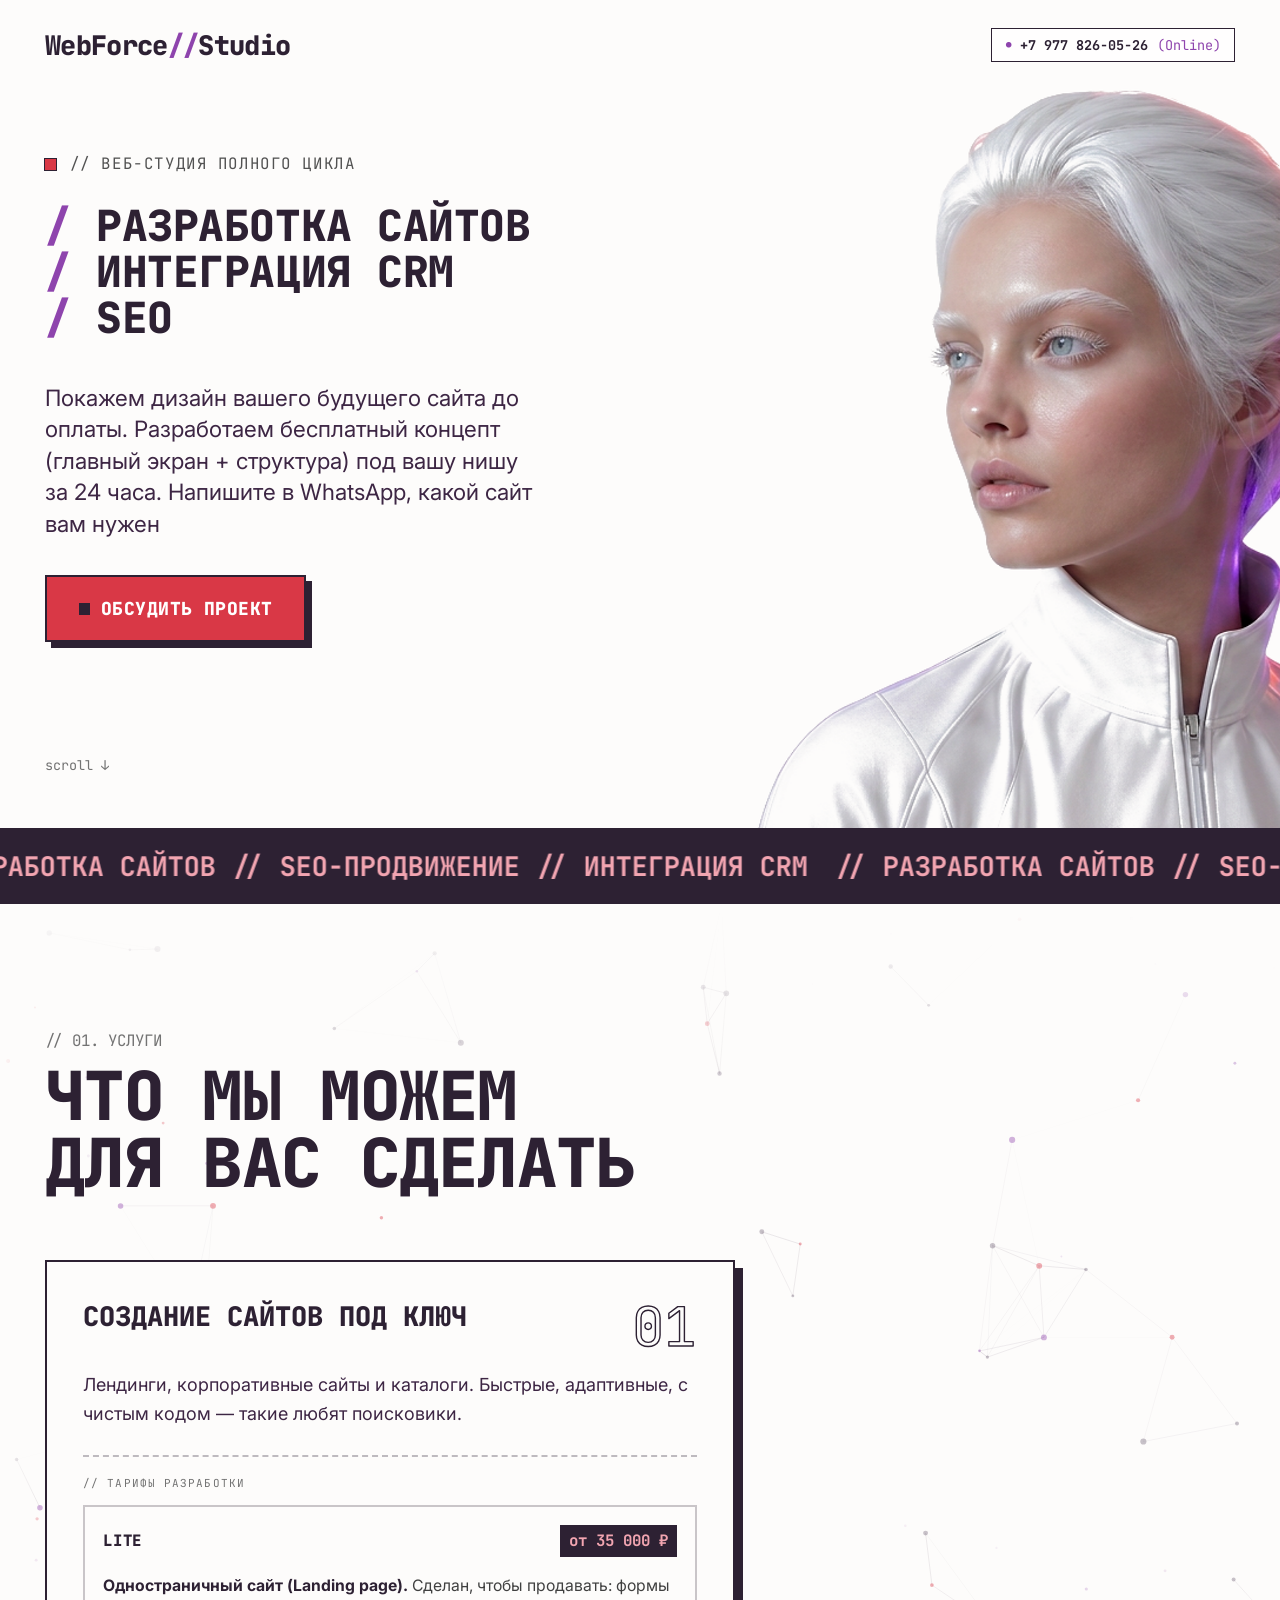
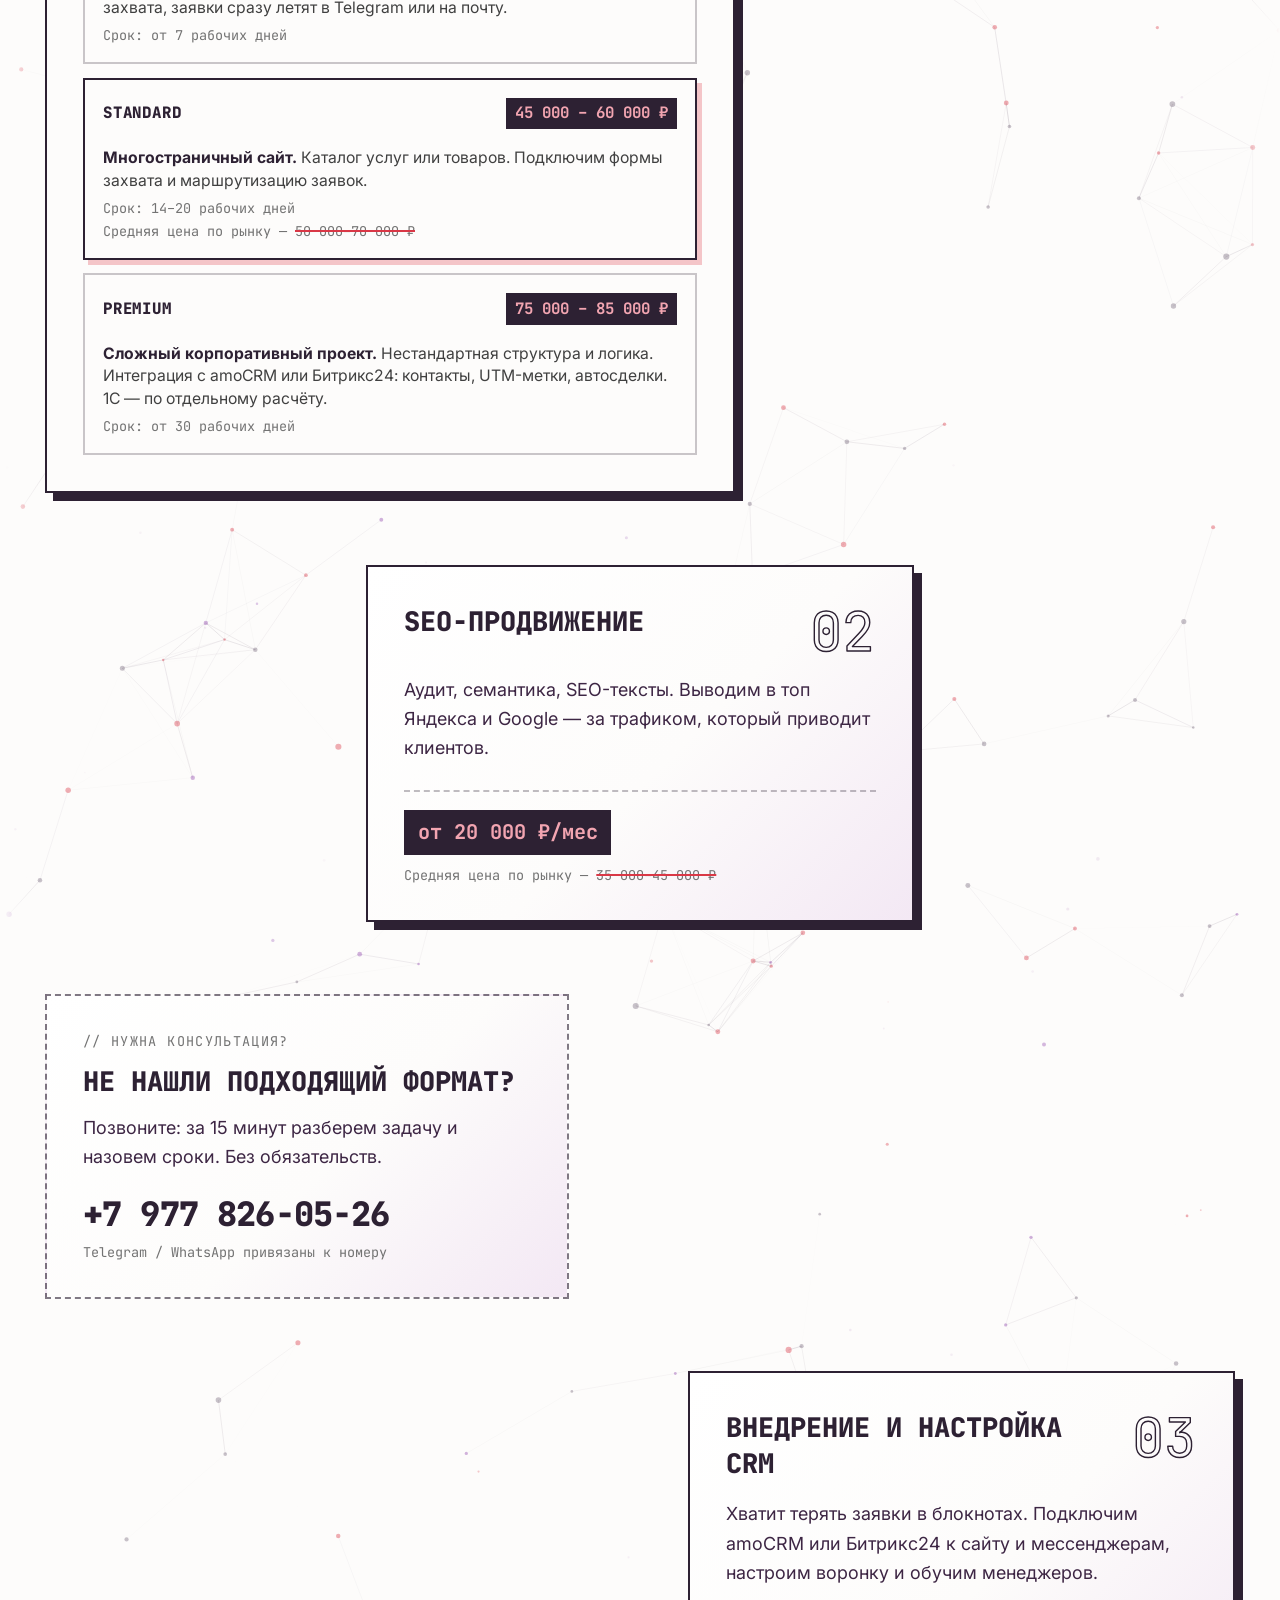
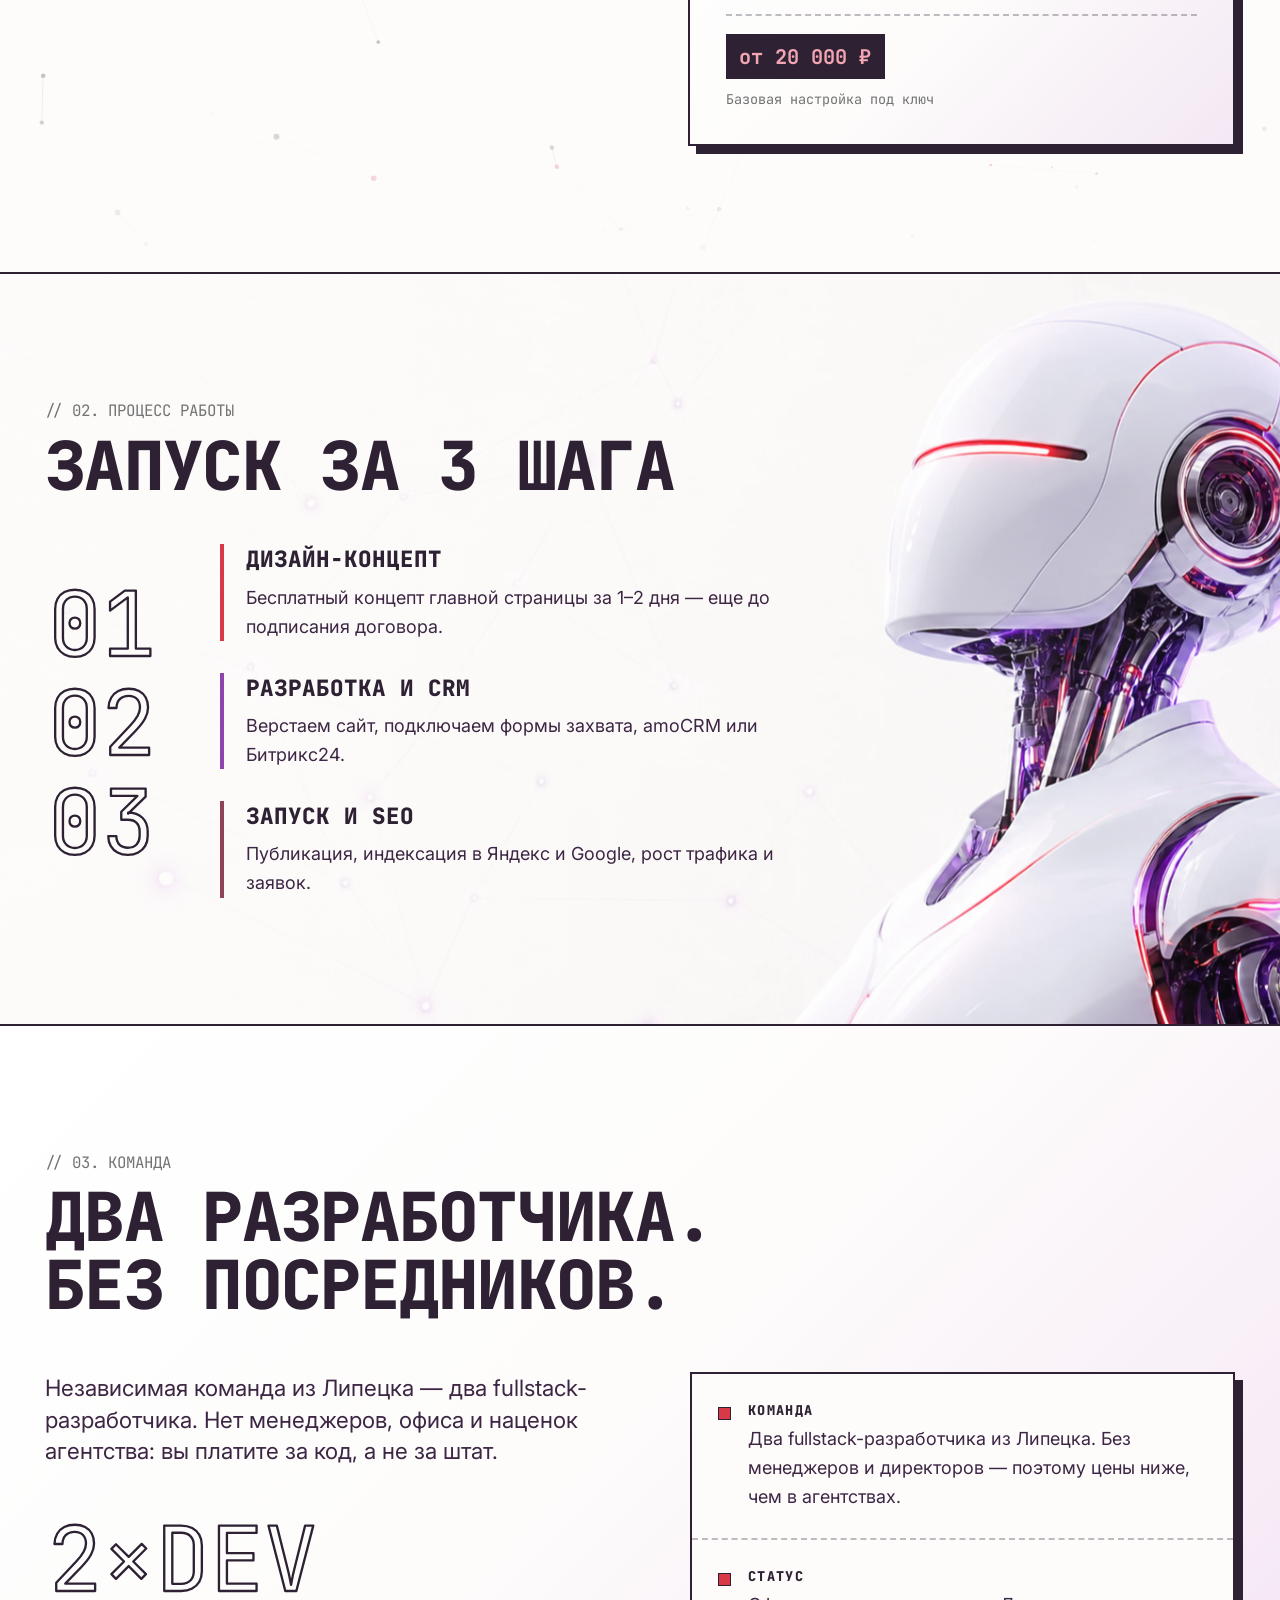
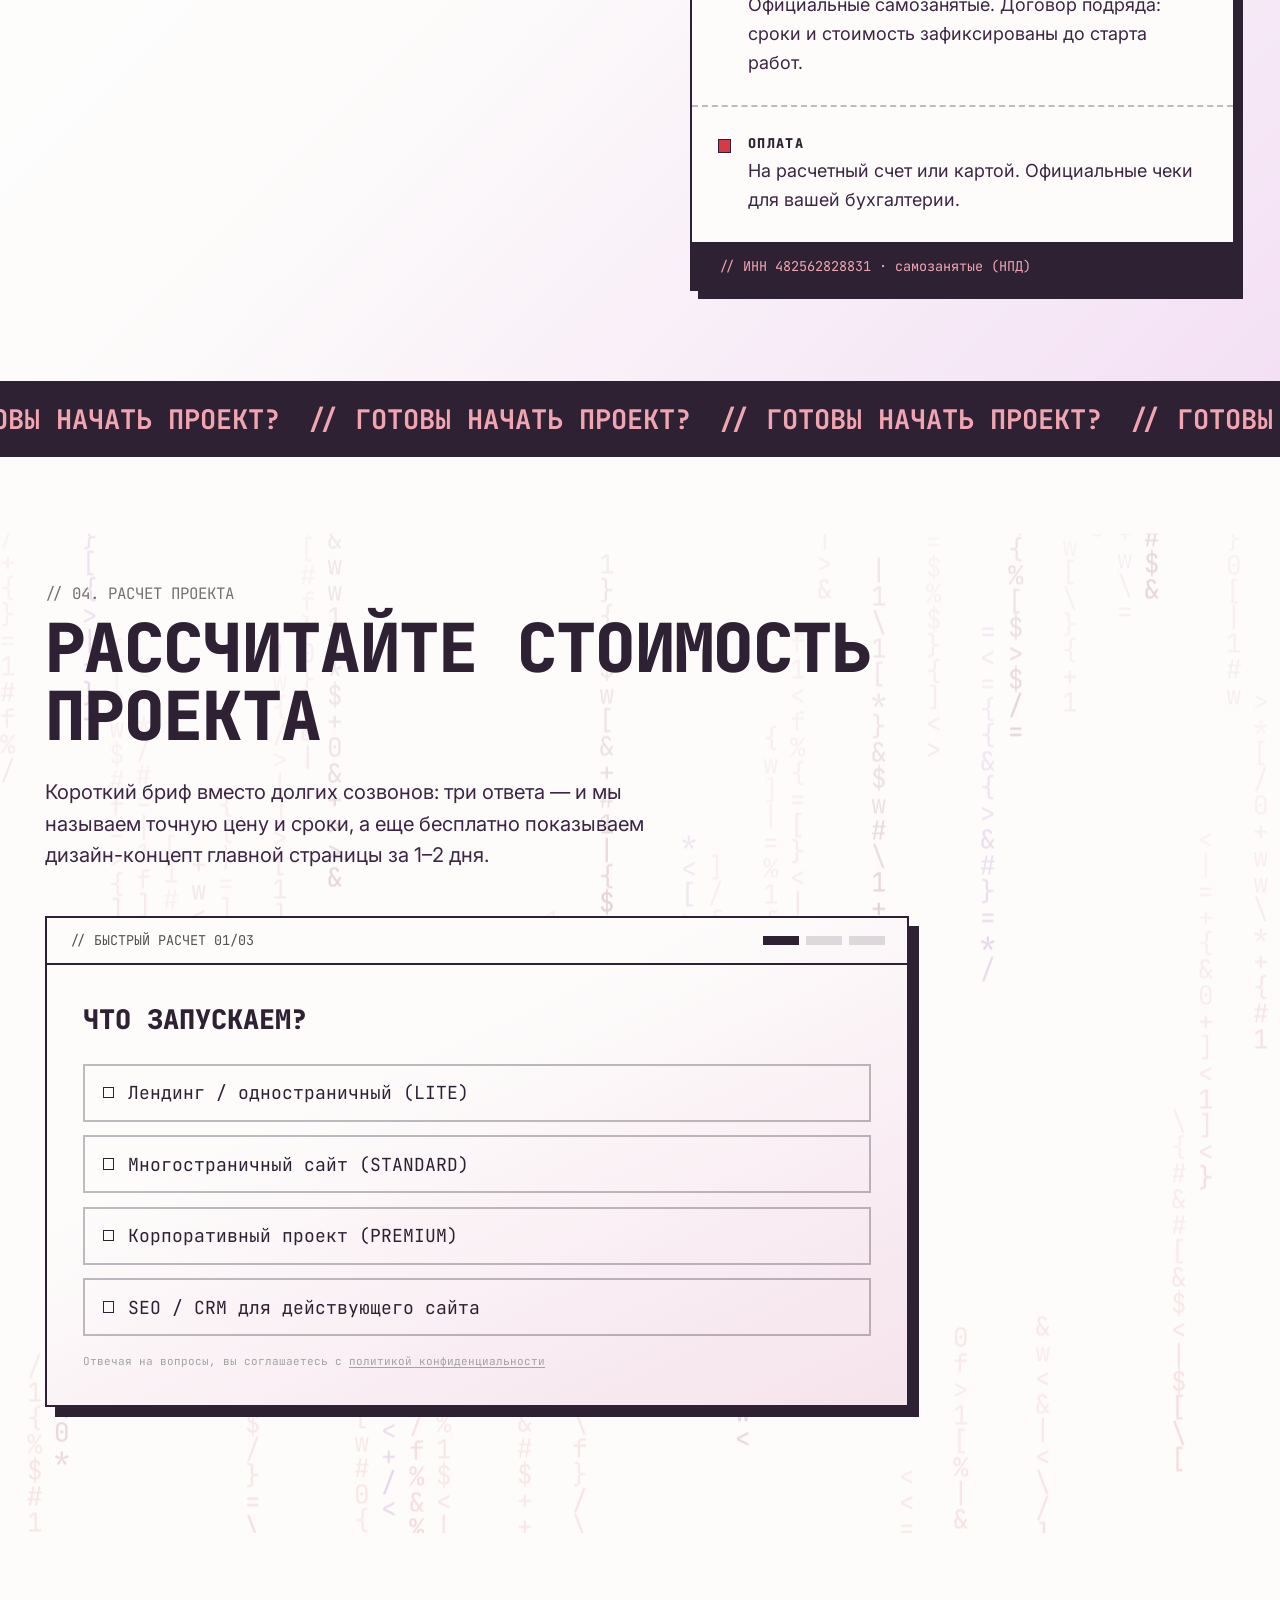
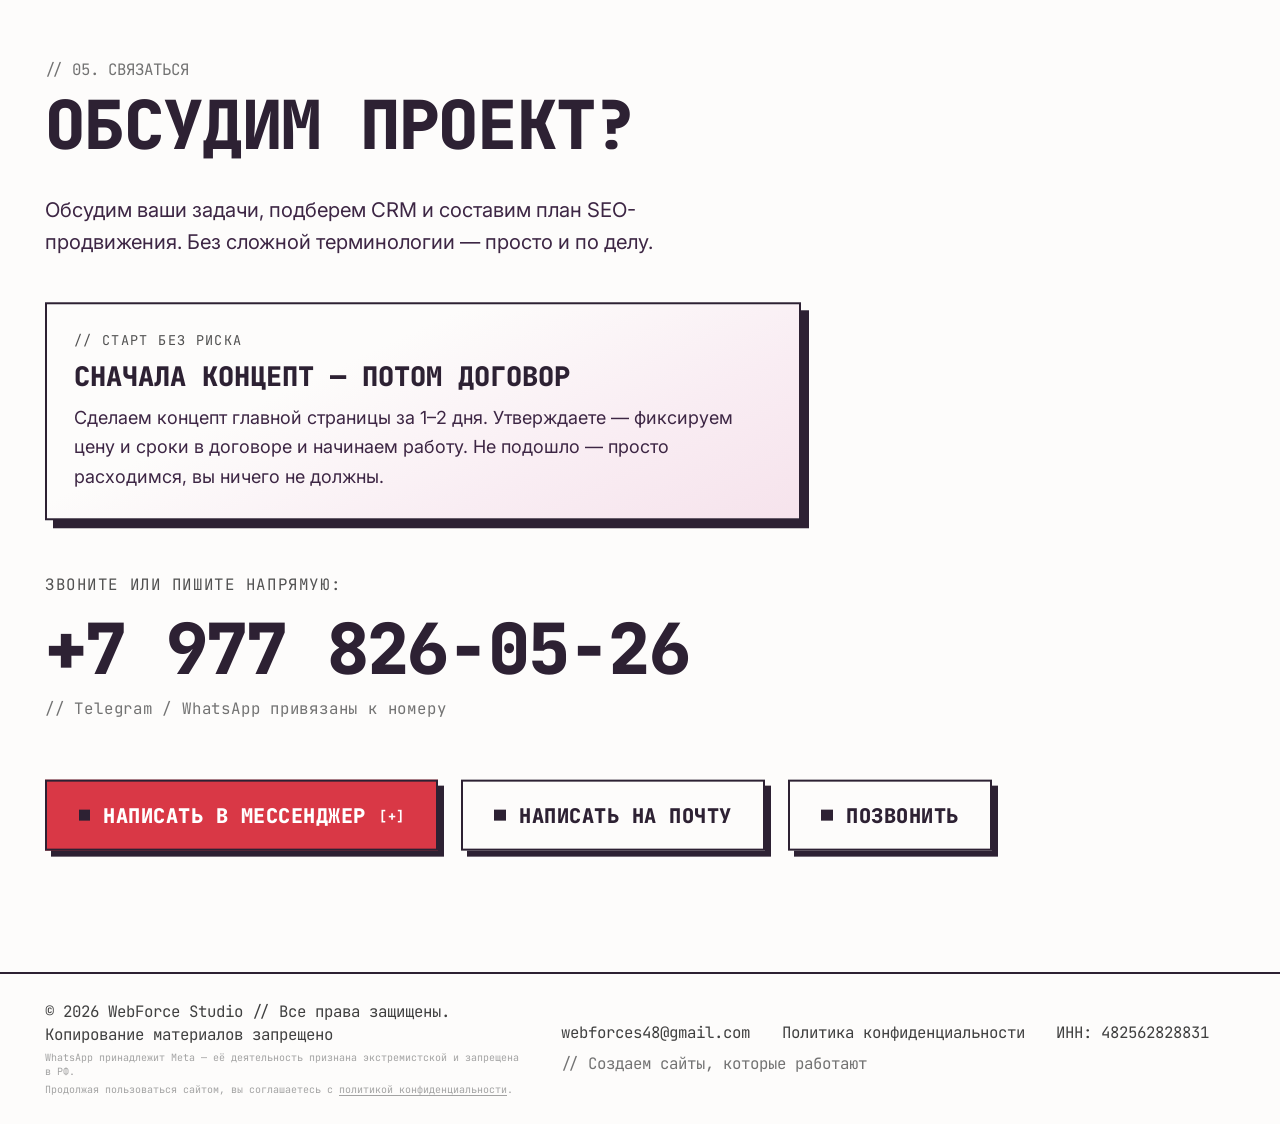
==== commit c2b479d0: "Метрика 112580398: счётчик (webvisor+hash) + цели lead/click_wa/click_tg/quiz_lead Co-authored-by: a" ====
--- a/index.html
+++ b/index.html
@@ -1 +1,21 @@
-<!DOCTYPE html><!--3Br7LsvqBmwtkLk87sQb6--><html lang="ru"><head><meta charSet="utf-8"/><meta name="viewport" content="width=device-width, initial-scale=1"/><link rel="preload" as="image" href="images/hero-girl.png?v=12" media="(min-width: 768px)"/><link rel="preload" as="image" href="images/hero-girl-mob.webp?v=9" imagesrcset="images/hero-girl-mob.webp?v=9 1x, images/hero-girl-mob@2x.webp?v=9 2x" media="(max-width: 767px)"/><link rel="preload" as="image" href="images/process-bg.webp?v=5" media="(min-width: 768px)"/><link rel="preload" as="image" href="images/process-bg-mob.webp?v=6" media="(max-width: 767px)"/><link rel="preload" as="image" href="images/process-android.webp"/><link rel="stylesheet" href="/assets/static/css/f957de272f8a9fce.css" data-precedence="next"/><link rel="preload" as="script" fetchPriority="low" href="/assets/static/chunks/webpack-4a462cecab786e93.js"/><script src="/assets/static/chunks/4bd1b696-c023c6e3521b1417.js" async=""></script><script src="/assets/static/chunks/255-2b334ff5c2ee7a81.js" async=""></script><script src="/assets/static/chunks/main-app-120b1bb4b8e23c6e.js" async=""></script><script src="/assets/static/chunks/391-8bb4026522bc59e2.js" async=""></script><script src="/assets/static/chunks/app/page-ae44b4cd3efa0890.js" async=""></script><link rel="preconnect" href="https://fonts.googleapis.com"/><link rel="preconnect" href="https://fonts.gstatic.com" crossorigin="anonymous"/><meta name="theme-color" content="#F4F1EA"/><title>Цены на создание сайтов в Липецке — от 35 000 ₽ | Заказать под ключ</title><meta name="description" content="Разработка сайтов под ключ: дизайн сайта, адаптивная верстка, рост продаж. Внедрение amoCRM и Битрикс24. WordPress, Tilda, 1С-Битрикс, 1С. Концепт за 1–2 дня!"/><meta name="keywords" content="цены на создание сайтов в Липецке,заказать сайт Липецк,купить сайт Липецк,дизайн сайта Липецк,разработка сайтов под ключ,SEO-продвижение,amoCRM,Битрикс24,1С-Битрикс,веб-студия Липецк"/><meta property="og:title" content="Цены на создание сайтов в Липецке — от 35 000 ₽ | WebForce Studio"/><meta property="og:description" content="Разработка сайтов под ключ, SEO-продвижение, внедрение amoCRM и Битрикс24. Концепт за 1–2 дня, договор — после утверждения."/><meta property="og:locale" content="ru_RU"/><meta property="og:type" content="website"/><meta name="twitter:card" content="summary"/><meta name="twitter:title" content="Цены на создание сайтов в Липецке — от 35 000 ₽ | WebForce Studio"/><meta name="twitter:description" content="Разработка сайтов под ключ, SEO-продвижение, внедрение amoCRM и Битрикс24. Концепт за 1–2 дня, договор — после утверждения."/><link rel="icon" href="/icon.svg?ecc50ee44f531be7" type="image/svg+xml" sizes="any"/><link href="https://fonts.googleapis.com/css2?family=Inter:wght@400;500;600;700;800;900&amp;family=JetBrains+Mono:wght@400;700;800&amp;display=swap" rel="stylesheet"/><script src="/assets/static/chunks/polyfills-42372ed130431b0a.js" noModule=""></script></head><body class="bg-paper font-sans text-ink antialiased"><div hidden=""><!--$--><!--/$--></div><main id="top" class="relative overflow-x-clip"><section id="hero" class="relative flex min-h-[100svh] flex-col overflow-hidden md:min-h-[92svh]"><div aria-hidden="true" class="wf-hero-art pointer-events-none absolute inset-y-0 right-0 z-0 hidden w-[64%] md:block"><img src="images/hero-girl.png?v=12" alt="" class="h-full w-full object-cover object-[62%_top]"/></div><img aria-hidden="true" src="images/hero-girl-mob.webp?v=9" srcset="images/hero-girl-mob.webp?v=9 1x, images/hero-girl-mob@2x.webp?v=9 2x" alt="" class="wf-hero-girl pointer-events-none absolute inset-0 z-[5] h-full w-full object-cover object-[12%_top] md:hidden"/><div aria-hidden="true" class="pointer-events-none absolute inset-0 z-[6] md:hidden" style="background:linear-gradient(to top, rgba(253,252,251,0.96) 16%, rgba(253,252,251,0.82) 26%, rgba(253,252,251,0) 44%), linear-gradient(100deg, rgba(253,252,251,0.88) 0%, rgba(253,252,251,0.52) 36%, rgba(253,252,251,0) 58%)"></div><header class="relative z-20 flex items-center justify-between px-5 pt-6 font-mono text-sm md:px-10"><a href="#top" class="text-lg font-extrabold tracking-tight md:text-2xl">WebForce<span class="text-success">//</span>Studio</a><a href="tel:+79778260526" class="hidden items-center gap-2 border border-ink bg-white/70 px-3 py-1.5 font-mono text-xs transition-colors hover:bg-neon/25 sm:flex" aria-label="Позвонить"><span aria-hidden="true" class="wf-dot text-[9px] leading-none text-success">●</span><span class="font-bold">+7 977 826-05-26</span><span class="text-success">(Online)</span></a></header><div class="relative z-10 flex flex-1 flex-col justify-between px-5 md:max-w-[52%] md:justify-start md:px-10 xl:max-w-[46%]"><div class="pt-6 md:pt-20"><p class="mb-4 hidden items-center gap-3 whitespace-nowrap font-mono text-[11px] tracking-widest text-neutral-600 md:mb-6 md:flex md:text-sm"><span class="inline-block h-2.5 w-2.5 shrink-0 bg-neon ring-1 ring-ink"></span>// ВЕБ-СТУДИЯ ПОЛНОГО ЦИКЛА</p><div class="relative"><h1 class="font-mono font-extrabold uppercase tracking-tight"><span class="block pl-[1.2em] -indent-[1.2em] text-[7.6vw] leading-[1.08] sm:text-[6.8vw] md:text-[3.35vw] md:leading-[1.08]"><span class="text-success">/ </span>Разработка сайтов</span><span class="block pl-[1.2em] -indent-[1.2em] text-[7.6vw] leading-[1.08] sm:text-[6.8vw] md:text-[3.35vw] md:leading-[1.08]"><span class="text-success">/ </span>Интеграция CRM</span><span class="block pl-[1.2em] -indent-[1.2em] text-[7.6vw] leading-[1.08] sm:text-[6.8vw] md:text-[3.35vw] md:leading-[1.08]"><span class="text-success">/ </span>SEO</span></h1></div></div><div class="pb-7 md:pb-10"><p class="max-w-[21rem] text-base font-semibold leading-snug text-ink md:hidden">Покажем дизайн вашего будущего сайта до оплаты. Разработаем бесплатный концепт (главный экран + структура) под вашу нишу за 24 часа. Напишите в WhatsApp, какой сайт вам нужен</p><p class="mt-7 hidden max-w-xl text-lg leading-relaxed text-plum md:mt-9 md:block md:text-xl">Покажем дизайн вашего будущего сайта до оплаты. Разработаем бесплатный концепт (главный экран + структура) под вашу нишу за 24 часа. Напишите в WhatsApp, какой сайт вам нужен</p><div id="anchor-cta-hero" class="mt-4 md:mt-10"><a href="#contacts" class="wf-cta inline-flex w-full max-w-[420px] items-center justify-center gap-2.5 whitespace-nowrap border-2 border-ink bg-neon px-5 py-4 font-mono text-sm font-extrabold uppercase tracking-wide text-white shadow-[4px_4px_0_#2D2133] hover:bg-hover active:translate-x-[2px] active:translate-y-[2px] active:shadow-[3px_3px_0_#2D2133] md:w-auto md:justify-start md:-translate-y-2 md:px-7 md:py-4 md:text-base md:shadow-[6px_6px_0_#2D2133]"><span aria-hidden="true" class="inline-block h-2.5 w-2.5 bg-ink"></span>Обсудить проект</a></div></div></div><p aria-hidden="true" class="wf-scroll absolute bottom-12 left-10 z-10 hidden font-mono text-xs text-neutral-500 md:block">scroll ↓</p></section><div class="overflow-hidden border-y-2 border-ink bg-ink py-3 md:py-4"><div class="flex w-max whitespace-nowrap font-mono text-lg font-bold text-rose will-change-transform md:text-2xl"><div aria-hidden="false" class="flex shrink-0"><span class="px-3">// РАЗРАБОТКА САЙТОВ // SEO-ПРОДВИЖЕНИЕ // ИНТЕГРАЦИЯ CRM</span><span class="px-3">// РАЗРАБОТКА САЙТОВ // SEO-ПРОДВИЖЕНИЕ // ИНТЕГРАЦИЯ CRM</span><span class="px-3">// РАЗРАБОТКА САЙТОВ // SEO-ПРОДВИЖЕНИЕ // ИНТЕГРАЦИЯ CRM</span><span class="px-3">// РАЗРАБОТКА САЙТОВ // SEO-ПРОДВИЖЕНИЕ // ИНТЕГРАЦИЯ CRM</span><span class="px-3">// РАЗРАБОТКА САЙТОВ // SEO-ПРОДВИЖЕНИЕ // ИНТЕГРАЦИЯ CRM</span><span class="px-3">// РАЗРАБОТКА САЙТОВ // SEO-ПРОДВИЖЕНИЕ // ИНТЕГРАЦИЯ CRM</span></div><div aria-hidden="true" class="flex shrink-0"><span class="px-3">// РАЗРАБОТКА САЙТОВ // SEO-ПРОДВИЖЕНИЕ // ИНТЕГРАЦИЯ CRM</span><span class="px-3">// РАЗРАБОТКА САЙТОВ // SEO-ПРОДВИЖЕНИЕ // ИНТЕГРАЦИЯ CRM</span><span class="px-3">// РАЗРАБОТКА САЙТОВ // SEO-ПРОДВИЖЕНИЕ // ИНТЕГРАЦИЯ CRM</span><span class="px-3">// РАЗРАБОТКА САЙТОВ // SEO-ПРОДВИЖЕНИЕ // ИНТЕГРАЦИЯ CRM</span><span class="px-3">// РАЗРАБОТКА САЙТОВ // SEO-ПРОДВИЖЕНИЕ // ИНТЕГРАЦИЯ CRM</span><span class="px-3">// РАЗРАБОТКА САЙТОВ // SEO-ПРОДВИЖЕНИЕ // ИНТЕГРАЦИЯ CRM</span></div></div></div><section id="services" class="relative px-5 py-14 md:px-10 md:py-28"><canvas aria-hidden="true" class="wf-nodenet pointer-events-none absolute inset-0 z-0 h-full w-full"></canvas><div class="relative z-10" style="opacity:0;transform:translateY(30px)"><p class="font-mono text-sm text-neutral-500">// 01. УСЛУГИ</p><h2 class="mt-2 font-mono text-[27px] font-extrabold uppercase leading-[1.08] tracking-tight md:text-6xl">Что мы можем<br/>для вас сделать</h2></div><div class="relative mt-10 md:mt-14"><div class="relative z-10 flex flex-col gap-10 md:gap-16"><div class="md:w-[58%] md:mr-auto" style="opacity:0;transform:translateY(30px)"><article class="bg-paper group relative border-2 border-ink p-6 shadow-[5px_5px_0_#2D2133] md:shadow-[8px_8px_0_#2D2133] transition-transform duration-300 hover:scale-[1.02] md:p-8"><div class="flex items-start justify-between gap-4"><h3 class="font-mono text-xl font-extrabold uppercase leading-tight md:text-2xl">Создание сайтов под ключ</h3><svg viewBox="0 0 120 96" preserveAspectRatio="xMinYMid meet" class="font-mono h-9 w-auto shrink-0 md:h-12" aria-hidden="true" focusable="false"><text x="3" y="85" font-size="96" font-weight="400" fill="none" stroke="#2D2133" stroke-width="2.5" stroke-linejoin="round">01</text></svg></div><p class="mt-4 leading-relaxed text-plum">Лендинги, корпоративные сайты и каталоги. Быстрые, адаптивные, с чистым кодом — такие любят поисковики.</p><div class="mt-6 border-t-2 border-dashed border-ink/30 pt-4 font-mono"><p class="mb-3 text-[11px] tracking-widest text-neutral-500">// ТАРИФЫ РАЗРАБОТКИ</p><div class="flex flex-col gap-3"><div class="wf-sheen border-2 transition-colors duration-300 hover:border-ink border-ink/25"><button type="button" aria-expanded="false" class="flex w-full cursor-pointer flex-nowrap items-center gap-x-2 px-3 py-2.5 text-left md:cursor-default md:justify-between md:gap-x-2.5 md:p-4"><span class="flex items-center gap-2 font-mono text-sm font-extrabold tracking-wider">LITE</span><span id="anchor-price" class="ml-auto whitespace-nowrap bg-ink px-1.5 py-1 font-mono text-[10.5px] font-bold text-rose md:px-2 md:text-sm">от 35 000 ₽</span><span aria-hidden="true" class="font-mono text-xl font-bold leading-none text-neon transition-transform duration-300 md:hidden ">+</span></button><div class="hidden px-3 pb-3 md:block md:px-4 md:pb-4"><p class="font-sans text-xs leading-snug text-neutral-700 md:text-sm"><span class="font-bold text-ink">Одностраничный сайт (Landing page)<!-- -->.</span> <!-- -->Сделан, чтобы продавать: формы захвата, заявки сразу летят в Telegram или на почту.</p><p class="mt-1.5 font-mono text-[10px] text-neutral-500 md:text-xs">Срок: от 7 рабочих дней</p><a href="#quiz" class="font-mono text-[11px] font-bold text-neon underline-offset-4 transition-all duration-500 hover:underline md:text-xs pointer-events-none mt-0 block h-0 -translate-y-1 overflow-hidden border-none p-0 opacity-0">Подходит? Точная цена за 3 ответа →</a></div></div><div class="wf-sheen border-2 transition-colors duration-300 hover:border-ink border-ink shadow-[5px_5px_0_rgba(217,56,70,0.28)]"><button type="button" aria-expanded="false" class="flex w-full cursor-pointer flex-nowrap items-center gap-x-2 px-3 py-2.5 text-left md:cursor-default md:justify-between md:gap-x-2.5 md:p-4"><span class="flex items-center gap-2 font-mono text-sm font-extrabold tracking-wider">STANDARD</span><span class="ml-auto whitespace-nowrap bg-ink px-1.5 py-1 font-mono text-[10.5px] font-bold text-rose md:px-2 md:text-sm">45 000 – 60 000 ₽</span><span aria-hidden="true" class="font-mono text-xl font-bold leading-none text-neon transition-transform duration-300 md:hidden ">+</span></button><div class="hidden px-3 pb-3 md:block md:px-4 md:pb-4"><p class="font-sans text-xs leading-snug text-neutral-700 md:text-sm"><span class="font-bold text-ink">Многостраничный сайт<!-- -->.</span> <!-- -->Каталог услуг или товаров. Подключим формы захвата и маршрутизацию заявок.</p><p class="mt-1.5 font-mono text-[10px] text-neutral-500 md:text-xs">Срок: 14–20 рабочих дней</p><p class="mt-1 font-mono text-[10px] text-neutral-500 md:text-xs">Средняя цена по рынку<!-- --> — <span class="line-through decoration-[#D93846] decoration-2">50 000–70 000 ₽</span></p><a href="#quiz" class="font-mono text-[11px] font-bold text-neon underline-offset-4 transition-all duration-500 hover:underline md:text-xs pointer-events-none mt-0 block h-0 -translate-y-1 overflow-hidden border-none p-0 opacity-0">Подходит? Точная цена за 3 ответа →</a></div></div><div class="wf-sheen border-2 transition-colors duration-300 hover:border-ink border-ink/25"><button type="button" aria-expanded="false" class="flex w-full cursor-pointer flex-nowrap items-center gap-x-2 px-3 py-2.5 text-left md:cursor-default md:justify-between md:gap-x-2.5 md:p-4"><span class="flex items-center gap-2 font-mono text-sm font-extrabold tracking-wider">PREMIUM</span><span class="ml-auto whitespace-nowrap bg-ink px-1.5 py-1 font-mono text-[10.5px] font-bold text-rose md:px-2 md:text-sm">75 000 – 85 000 ₽</span><span aria-hidden="true" class="font-mono text-xl font-bold leading-none text-neon transition-transform duration-300 md:hidden ">+</span></button><div class="hidden px-3 pb-3 md:block md:px-4 md:pb-4"><p class="font-sans text-xs leading-snug text-neutral-700 md:text-sm"><span class="font-bold text-ink">Сложный корпоративный проект<!-- -->.</span> <!-- -->Нестандартная структура и логика. Интеграция с amoCRM или Битрикс24: контакты, UTM-метки, автосделки. 1С — по отдельному расчёту.</p><p class="mt-1.5 font-mono text-[10px] text-neutral-500 md:text-xs">Срок: от 30 рабочих дней</p><a href="#quiz" class="font-mono text-[11px] font-bold text-neon underline-offset-4 transition-all duration-500 hover:underline md:text-xs pointer-events-none mt-0 block h-0 -translate-y-1 overflow-hidden border-none p-0 opacity-0">Подходит? Точная цена за 3 ответа →</a></div></div></div></div></article></div><div class="md:w-[46%] md:mx-auto" style="opacity:0;transform:translateY(30px)"><article class="wf-net group relative border-2 border-ink p-6 shadow-[5px_5px_0_#2D2133] md:shadow-[8px_8px_0_#2D2133] transition-transform duration-300 hover:scale-[1.02] md:p-8"><div class="flex items-start justify-between gap-4"><h3 class="font-mono text-xl font-extrabold uppercase leading-tight md:text-2xl">SEO-продвижение</h3><svg viewBox="0 0 120 96" preserveAspectRatio="xMinYMid meet" class="font-mono h-9 w-auto shrink-0 md:h-12" aria-hidden="true" focusable="false"><text x="3" y="85" font-size="96" font-weight="400" fill="none" stroke="#2D2133" stroke-width="2.5" stroke-linejoin="round">02</text></svg></div><p class="mt-4 leading-relaxed text-plum">Аудит, семантика, SEO-тексты. Выводим в топ Яндекса и Google — за трафиком, который приводит клиентов.</p><div class="mt-6 border-t-2 border-dashed border-ink/30 pt-4 font-mono"><span class="inline-block bg-ink px-3 py-1.5 text-base font-bold text-rose md:text-lg">от 20 000 ₽/мес</span><p class="mt-2.5 md:whitespace-nowrap text-[11px] text-neutral-500 md:text-xs">Средняя цена по рынку<!-- --> — <span class="line-through decoration-[#D93846] decoration-2">35 000–45 000 ₽</span></p></div></article></div><div class="md:mr-auto md:w-[44%]" style="opacity:0;transform:translateY(30px)"><aside id="anchor-consult" class="wf-net relative border-2 border-dashed border-ink/60 p-6 transition-transform duration-300 hover:scale-[1.02] md:p-8"><p class="font-mono text-xs tracking-widest text-neutral-500">// НУЖНА КОНСУЛЬТАЦИЯ?</p><h3 class="mt-3 font-mono text-xl font-extrabold uppercase leading-tight md:text-2xl">Не нашли подходящий формат?</h3><p class="mt-3 leading-relaxed text-plum">Позвоните: за 15 минут разберем задачу и назовем сроки. Без обязательств.</p><a href="tel:+79778260526" class="mt-5 inline-block font-mono text-2xl font-extrabold tracking-tight transition-colors hover:text-neon md:text-3xl">+7 977 826-05-26</a><p class="mt-2 font-mono text-xs text-neutral-500">Telegram / WhatsApp привязаны к номеру</p></aside></div><div class="md:w-[46%] md:ml-auto" style="opacity:0;transform:translateY(30px)"><article class="wf-net group relative border-2 border-ink p-6 shadow-[5px_5px_0_#2D2133] md:shadow-[8px_8px_0_#2D2133] transition-transform duration-300 hover:scale-[1.02] md:p-8"><div class="flex items-start justify-between gap-4"><h3 class="font-mono text-xl font-extrabold uppercase leading-tight md:text-2xl">Внедрение и настройка CRM</h3><svg viewBox="0 0 120 96" preserveAspectRatio="xMinYMid meet" class="font-mono h-9 w-auto shrink-0 md:h-12" aria-hidden="true" focusable="false"><text x="3" y="85" font-size="96" font-weight="400" fill="none" stroke="#2D2133" stroke-width="2.5" stroke-linejoin="round">03</text></svg></div><p class="mt-4 leading-relaxed text-plum">Хватит терять заявки в блокнотах. Подключим amoCRM или Битрикс24 к сайту и мессенджерам, настроим воронку и обучим менеджеров.</p><div class="mt-6 border-t-2 border-dashed border-ink/30 pt-4 font-mono"><span class="inline-block bg-ink px-3 py-1.5 text-base font-bold text-rose md:text-lg">от 20 000 ₽</span><p class="mt-2.5 md:whitespace-nowrap text-[11px] text-neutral-500 md:text-xs">Базовая настройка под ключ</p></div></article></div></div></div></section><section id="process" class="relative overflow-hidden border-y-2 border-ink px-5 pb-[112vw] pt-12 md:px-10 md:py-28"><div aria-hidden="true" class="wf-p-bg pointer-events-none absolute inset-0 z-0 hidden md:block"><img src="images/process-bg.webp?v=5" alt="" class="h-full w-full object-cover opacity-50 object-[80%_0%] md:opacity-40 md:object-[95%_0%] xl:opacity-100 xl:object-[50%_0%]"/><div class="absolute inset-0 bg-gradient-to-r from-paper/95 via-paper/80 to-paper/60 md:from-paper/95 md:via-paper/85 md:via-55% md:to-paper/45 xl:from-paper/70 xl:via-paper/15 xl:to-transparent"></div></div><div aria-hidden="true" class="pointer-events-none absolute inset-0 z-0 md:hidden"><img src="images/process-bg-mob.webp?v=6" alt="" class="wf-mbg h-full w-full object-cover object-center"/><div class="absolute inset-x-0 top-0 h-[52%] bg-gradient-to-b from-paper/45 via-paper/20 to-transparent"></div></div><img aria-hidden="true" src="images/process-android.webp" alt="" class="wf-android pointer-events-none absolute bottom-0 z-[5] w-[92vw] md:hidden"/><div class="relative z-10"><div class="" style="opacity:0;transform:translateY(30px)"><p class="font-mono text-sm text-neutral-500">// 02. ПРОЦЕСС РАБОТЫ</p><h2 class="mt-2 font-mono text-[27px] font-extrabold uppercase leading-[1.08] tracking-tight md:text-6xl">Запуск за 3 шага</h2></div><div class="mt-10 grid items-center gap-10 md:grid-cols-[auto_minmax(0,480px)] md:justify-start md:gap-14 xl:grid-cols-[auto_minmax(0,600px)]"><div aria-hidden="true" class="hidden select-none items-end gap-5 font-mono md:flex md:flex-col md:items-start md:gap-2"><svg viewBox="0 0 120 96" preserveAspectRatio="xMinYMid meet" class="font-mono h-[20vw] w-auto md:h-[7vw]" aria-hidden="true" focusable="false"><text x="3" y="85" font-size="96" font-weight="400" fill="none" stroke="#2D2133" stroke-width="2.5" stroke-linejoin="round">01</text></svg><svg viewBox="0 0 120 96" preserveAspectRatio="xMinYMid meet" class="font-mono h-[20vw] w-auto md:h-[7vw]" aria-hidden="true" focusable="false"><text x="3" y="85" font-size="96" font-weight="400" fill="none" stroke="#2D2133" stroke-width="2.5" stroke-linejoin="round">02</text></svg><svg viewBox="0 0 120 96" preserveAspectRatio="xMinYMid meet" class="font-mono h-[20vw] w-auto md:h-[7vw]" aria-hidden="true" focusable="false"><text x="3" y="85" font-size="96" font-weight="400" fill="none" stroke="#2D2133" stroke-width="2.5" stroke-linejoin="round">03</text></svg></div><div class="" style="opacity:0;transform:translateY(30px)"><ol class="flex flex-col gap-7"><li class="flex items-start gap-4 md:block md:border-l-4 md:border-neon md:pl-5"><svg viewBox="0 0 120 96" preserveAspectRatio="xMinYMid meet" class="font-mono mt-1 h-11 w-auto shrink-0 md:hidden" aria-hidden="true" focusable="false"><text x="3" y="85" font-size="96" font-weight="400" fill="none" stroke="#D93846" stroke-width="2.5" stroke-linejoin="round">01</text></svg><div class="min-w-0 flex-1 border-l-4 border-neon pl-4 md:border-0 md:pl-0"><p class="font-mono text-lg font-extrabold uppercase md:text-xl">Дизайн-концепт</p><p class="mt-1.5 leading-relaxed text-plum">Бесплатный концепт главной страницы за 1–2 дня — еще до подписания договора.</p></div></li><li class="flex items-start gap-4 md:block md:border-l-4 md:border-acc2 md:pl-5"><svg viewBox="0 0 120 96" preserveAspectRatio="xMinYMid meet" class="font-mono mt-1 h-11 w-auto shrink-0 md:hidden" aria-hidden="true" focusable="false"><text x="3" y="85" font-size="96" font-weight="400" fill="none" stroke="#8E44AD" stroke-width="2.5" stroke-linejoin="round">02</text></svg><div class="min-w-0 flex-1 border-l-4 border-acc2 pl-4 md:border-0 md:pl-0"><p class="font-mono text-lg font-extrabold uppercase md:text-xl">Разработка и CRM</p><p class="mt-1.5 leading-relaxed text-plum">Верстаем сайт, подключаем формы захвата, amoCRM или Битрикс24.</p></div></li><li class="flex items-start gap-4 md:block md:border-l-4 md:border-acc1 md:pl-5"><svg viewBox="0 0 120 96" preserveAspectRatio="xMinYMid meet" class="font-mono mt-1 h-11 w-auto shrink-0 md:hidden" aria-hidden="true" focusable="false"><text x="3" y="85" font-size="96" font-weight="400" fill="none" stroke="#8E4456" stroke-width="2.5" stroke-linejoin="round">03</text></svg><div class="min-w-0 flex-1 border-l-4 border-acc1 pl-4 md:border-0 md:pl-0"><p class="font-mono text-lg font-extrabold uppercase md:text-xl">Запуск и SEO</p><p class="mt-1.5 leading-relaxed text-plum">Публикация, индексация в Яндекс и Google, рост трафика и заявок.</p></div></li></ol></div></div></div></section><section id="team" class="bg-[linear-gradient(135deg,#FFFFFF_0%,#FDFCFB_45%,#F3E0F4_100%)] px-5 py-14 md:px-10 md:pb-20 md:pt-28"><div class="" style="opacity:0;transform:translateY(30px)"><p class="font-mono text-sm text-neutral-500">// 03. КОМАНДА</p><h2 class="mt-2 font-mono text-[27px] font-extrabold uppercase leading-[1.08] tracking-tight md:text-6xl">Два разработчика.<br/>Без посредников.</h2></div><div class="mt-12 grid gap-10 md:grid-cols-[minmax(0,1.1fr)_minmax(0,1fr)] md:items-start"><div class="" style="opacity:0;transform:translateY(30px)"><p class="max-w-lg text-lg leading-relaxed text-plum md:text-xl">Независимая команда из Липецка — два fullstack-разработчика. Нет менеджеров, офиса и наценок агентства: вы платите за код, а не за штат.</p><div aria-hidden="true" class="mt-10 hidden select-none font-mono md:block"><svg viewBox="0 0 300 96" preserveAspectRatio="xMinYMid meet" class="font-mono h-[7vw] w-auto" aria-hidden="true" focusable="false"><text x="3" y="85" font-size="96" font-weight="400" fill="none" stroke="#2D2133" stroke-width="2.5" stroke-linejoin="round">2×DEV</text></svg></div></div><div class="flex flex-col border-2 border-ink bg-paper shadow-[5px_5px_0_#2D2133] md:shadow-[8px_8px_0_#2D2133]"><div class="" style="opacity:0;transform:translateY(30px)"><div class="flex gap-4 p-5 md:p-6 "><span aria-hidden="true" class="mt-1.5 inline-block h-2.5 w-2.5 shrink-0 bg-neon ring-1 ring-ink"></span><div><p class="font-mono text-xs font-extrabold tracking-widest">КОМАНДА</p><p class="mt-1 leading-relaxed text-plum">Два fullstack-разработчика из Липецка. Без менеджеров и директоров — поэтому цены ниже, чем в агентствах.</p></div></div></div><div class="" style="opacity:0;transform:translateY(30px)"><div class="flex gap-4 p-5 md:p-6 border-t-2 border-dashed border-ink/30"><span aria-hidden="true" class="mt-1.5 inline-block h-2.5 w-2.5 shrink-0 bg-neon ring-1 ring-ink"></span><div><p class="font-mono text-xs font-extrabold tracking-widest">СТАТУС</p><p class="mt-1 leading-relaxed text-plum">Официальные самозанятые. Договор подряда: сроки и стоимость зафиксированы до старта работ.</p></div></div></div><div class="" style="opacity:0;transform:translateY(30px)"><div class="flex gap-4 p-5 md:p-6 border-t-2 border-dashed border-ink/30"><span aria-hidden="true" class="mt-1.5 inline-block h-2.5 w-2.5 shrink-0 bg-neon ring-1 ring-ink"></span><div><p class="font-mono text-xs font-extrabold tracking-widest">ОПЛАТА</p><p class="mt-1 leading-relaxed text-plum">На расчетный счет или картой. Официальные чеки для вашей бухгалтерии.</p></div></div></div><div class="" style="opacity:0;transform:translateY(30px)"><div class="wf-select border-t-2 border-ink bg-ink px-5 py-3 font-mono text-xs text-rose md:px-6">// ИНН 482562828831 · самозанятые (НПД)</div></div></div></div></section><div class="overflow-hidden border-y-2 border-ink bg-ink py-3 md:py-4"><div class="flex w-max whitespace-nowrap font-mono text-lg font-bold text-rose will-change-transform md:text-2xl"><div aria-hidden="false" class="flex shrink-0"><span class="px-3">// ГОТОВЫ НАЧАТЬ ПРОЕКТ?</span><span class="px-3">// ГОТОВЫ НАЧАТЬ ПРОЕКТ?</span><span class="px-3">// ГОТОВЫ НАЧАТЬ ПРОЕКТ?</span><span class="px-3">// ГОТОВЫ НАЧАТЬ ПРОЕКТ?</span><span class="px-3">// ГОТОВЫ НАЧАТЬ ПРОЕКТ?</span><span class="px-3">// ГОТОВЫ НАЧАТЬ ПРОЕКТ?</span></div><div aria-hidden="true" class="flex shrink-0"><span class="px-3">// ГОТОВЫ НАЧАТЬ ПРОЕКТ?</span><span class="px-3">// ГОТОВЫ НАЧАТЬ ПРОЕКТ?</span><span class="px-3">// ГОТОВЫ НАЧАТЬ ПРОЕКТ?</span><span class="px-3">// ГОТОВЫ НАЧАТЬ ПРОЕКТ?</span><span class="px-3">// ГОТОВЫ НАЧАТЬ ПРОЕКТ?</span><span class="px-3">// ГОТОВЫ НАЧАТЬ ПРОЕКТ?</span></div></div></div><section id="quiz" class="relative overflow-hidden px-5 py-14 md:px-10 md:py-28"><canvas aria-hidden="true" class="pointer-events-none absolute inset-0 h-full w-full "></canvas><div aria-hidden="true" class="pointer-events-none absolute inset-0 bg-paper/25"></div><div class="relative z-10"><div class="" style="opacity:0;transform:translateY(30px)"><p class="font-mono text-sm text-neutral-500">// 04. РАСЧЕТ ПРОЕКТА</p><h2 class="mt-2 font-mono text-[27px] font-extrabold uppercase leading-[1.08] tracking-tight md:text-6xl">Рассчитайте стоимость<br class="hidden md:block"/> проекта</h2><p class="mt-6 max-w-xl text-base leading-relaxed text-plum md:text-lg">Короткий бриф вместо долгих созвонов: три ответа — и мы называем точную цену и сроки, а еще бесплатно показываем дизайн-концепт главной страницы за 1–2 дня.</p></div><div class="" style="opacity:0;transform:translateY(30px)"><div class="mt-10 max-w-3xl"><div class="wf-sunset relative border-2 border-ink bg-paper shadow-[6px_6px_0_#2D2133] md:shadow-[10px_10px_0_#2D2133]"><input type="text" tabindex="-1" autoComplete="off" aria-hidden="true" class="pointer-events-none absolute -left-[9999px] top-0 h-px w-px opacity-0" name="company_website" value=""/><div class="flex items-center justify-between gap-3 border-b-2 border-ink px-5 py-3 font-mono text-xs text-neutral-600"><span class="whitespace-nowrap">// БЫСТРЫЙ РАСЧЕТ <!-- -->01/03</span><span class="flex shrink-0 gap-1.5" aria-hidden="true"><span class="h-2 w-6 md:w-8 bg-ink"></span><span class="h-2 w-6 md:w-8 bg-ink/15"></span><span class="h-2 w-6 md:w-8 bg-ink/15"></span></span></div><div class="p-5 md:p-8"><p class="font-mono text-xl font-extrabold uppercase md:text-2xl">Что запускаем?</p><div class="mt-6 flex flex-col gap-3"><button type="button" class="wf-hold-soft group flex items-center gap-3 border-2 border-ink/30 px-4 py-3 text-left font-mono text-sm transition-colors hover:border-ink hover:bg-neon/20 md:text-base"><span aria-hidden="true" class="h-2.5 w-2.5 shrink-0 border border-ink group-hover:bg-neon group-active:bg-neon"></span>Лендинг / одностраничный (LITE)</button><button type="button" class="wf-hold-soft group flex items-center gap-3 border-2 border-ink/30 px-4 py-3 text-left font-mono text-sm transition-colors hover:border-ink hover:bg-neon/20 md:text-base"><span aria-hidden="true" class="h-2.5 w-2.5 shrink-0 border border-ink group-hover:bg-neon group-active:bg-neon"></span>Многостраничный сайт (STANDARD)</button><button type="button" class="wf-hold-soft group flex items-center gap-3 border-2 border-ink/30 px-4 py-3 text-left font-mono text-sm transition-colors hover:border-ink hover:bg-neon/20 md:text-base"><span aria-hidden="true" class="h-2.5 w-2.5 shrink-0 border border-ink group-hover:bg-neon group-active:bg-neon"></span>Корпоративный проект (PREMIUM)</button><button type="button" class="wf-hold-soft group flex items-center gap-3 border-2 border-ink/30 px-4 py-3 text-left font-mono text-sm transition-colors hover:border-ink hover:bg-neon/20 md:text-base"><span aria-hidden="true" class="h-2.5 w-2.5 shrink-0 border border-ink group-hover:bg-neon group-active:bg-neon"></span>SEO / CRM для действующего сайта</button></div><p class="mt-4 font-mono text-[10px] leading-snug text-neutral-400 md:text-[11px]">Отвечая на вопросы, вы соглашаетесь с<!-- --> <a href="/policy/" class="underline underline-offset-2">политикой конфиденциальности</a></p></div></div></div></div></div></section><section id="contacts" class="relative px-5 py-14 md:px-10 md:py-28"><div class="" style="opacity:0;transform:translateY(30px)"><p class="font-mono text-sm text-neutral-500">// 05. СВЯЗАТЬСЯ</p><h2 class="mt-2 font-mono text-[27px] font-extrabold uppercase leading-[1.08] tracking-tight md:text-6xl">Обсудим проект?</h2></div><div class="" style="opacity:0;transform:translateY(30px)"><p class="mt-8 max-w-xl text-base leading-relaxed text-plum md:text-lg">Обсудим ваши задачи, подберем CRM и составим план SEO-продвижения. Без сложной терминологии — просто и по делу.</p></div><div class="" style="opacity:0;transform:translateY(30px)"><div class="wf-sunset mt-10 max-w-2xl border-2 border-ink p-5 shadow-[5px_5px_0_#2D2133] md:shadow-[8px_8px_0_#2D2133] md:p-6"><p class="font-mono text-xs tracking-widest text-neutral-600">// СТАРТ БЕЗ РИСКА</p><p class="mt-2 font-mono text-lg font-extrabold uppercase leading-tight md:text-2xl">Сначала концепт — потом договор</p><p class="mt-2 leading-relaxed text-plum">Сделаем концепт главной страницы за 1–2 дня. Утверждаете — фиксируем цену и сроки в договоре и начинаем работу. Не подошло — просто расходимся, вы ничего не должны.</p></div></div><div class="" style="opacity:0;transform:translateY(30px)"><p class="mt-12 font-mono text-sm tracking-widest text-neutral-600">ЗВОНИТЕ ИЛИ ПИШИТЕ НАПРЯМУЮ:</p><a href="tel:+79778260526" class="wf-select mt-4 inline-block font-mono text-[9vw] font-extrabold leading-none tracking-tight transition-colors hover:text-neon md:text-[5.5vw]" aria-label="Позвонить: плюс семь девятьсот семьдесят семь восемьсот двадцать шесть ноль пять двадцать шесть">+7 977 826-05-26</a><p class="mt-3 whitespace-nowrap font-mono text-[11px] tracking-wider text-neutral-500 md:text-sm">// Telegram / WhatsApp привязаны к номеру</p></div><div class="" style="opacity:0;transform:translateY(30px)"><div id="anchor-cta-final" class="mt-12 flex flex-col gap-5 sm:flex-row sm:flex-wrap sm:items-start"><div class="w-full sm:w-auto"><button type="button" aria-expanded="false" class="wf-cta inline-flex w-full items-center justify-center gap-3 border-2 border-ink bg-neon font-mono font-extrabold uppercase text-white shadow-[6px_6px_0_#2D2133] hover:bg-hover active:translate-x-[2px] active:translate-y-[2px] active:shadow-[3px_3px_0_#2D2133] sm:w-auto px-7 py-4 text-base tracking-wide md:text-lg"><span aria-hidden="true" class="inline-block h-2.5 w-2.5 bg-ink"></span>Написать в мессенджер<span aria-hidden="true" class="text-xs font-bold">[+]</span></button></div><a href="mailto:webforces48@gmail.com?subject=%D0%97%D0%B0%D1%8F%D0%B2%D0%BA%D0%B0%20%D1%81%20%D1%81%D0%B0%D0%B9%D1%82%D0%B0%20WebForce&amp;body=%D0%97%D0%B4%D1%80%D0%B0%D0%B2%D1%81%D1%82%D0%B2%D1%83%D0%B9%D1%82%D0%B5!%20%D0%A5%D0%BE%D1%87%D1%83%20%D0%BE%D0%B1%D1%81%D1%83%D0%B4%D0%B8%D1%82%D1%8C%20%D0%BF%D1%80%D0%BE%D0%B5%D0%BA%D1%82.%0A%0A%D0%97%D0%B0%D0%B4%D0%B0%D1%87%D0%B0%3A%20%0A%D0%91%D1%8E%D0%B4%D0%B6%D0%B5%D1%82%3A%20%0A%D0%A1%D1%80%D0%BE%D0%BA%D0%B8%3A%20%0A%D0%A2%D0%B5%D0%BB%D0%B5%D1%84%D0%BE%D0%BD%20%D0%B4%D0%BB%D1%8F%20%D1%81%D0%B2%D1%8F%D0%B7%D0%B8%3A%20" class="inline-flex items-center justify-center gap-3 border-2 border-ink bg-paper px-7 py-4 font-mono text-base font-extrabold uppercase tracking-wide text-ink shadow-[6px_6px_0_#2D2133] transition-all hover:-translate-y-0.5 hover:bg-hover hover:text-white active:translate-x-[2px] active:translate-y-[2px] active:shadow-[3px_3px_0_#2D2133] md:text-lg"><span aria-hidden="true" class="inline-block h-2.5 w-2.5 bg-current"></span>Написать на почту</a><a href="tel:+79778260526" class="inline-flex items-center justify-center gap-3 border-2 border-ink bg-paper px-7 py-4 font-mono text-base font-extrabold uppercase tracking-wide text-ink shadow-[6px_6px_0_#2D2133] transition-all hover:-translate-y-0.5 hover:bg-hover hover:text-white active:translate-x-[2px] active:translate-y-[2px] active:shadow-[3px_3px_0_#2D2133] md:text-lg"><span aria-hidden="true" class="inline-block h-2.5 w-2.5 bg-current"></span>Позвонить</a></div></div></section><footer class="flex flex-col justify-between gap-3 border-t-2 border-ink px-5 py-6 font-mono text-xs text-neutral-700 md:flex-row md:items-center md:gap-8 md:px-10 md:text-sm"><span class="md:max-w-[44%]">© 2026 WebForce Studio // Все права защищены. Копирование материалов запрещено<span class="mt-1 block text-[10px] leading-snug text-neutral-400">WhatsApp принадлежит Meta — её деятельность признана экстремистской и запрещена в РФ.</span><span class="mt-1 block text-[10px] leading-snug text-neutral-400">Продолжая пользоваться сайтом, вы соглашаетесь с<!-- --> <a href="/policy/" class="underline underline-offset-2">политикой конфиденциальности</a>.</span></span><div class="flex flex-wrap items-center gap-x-7 gap-y-2"><a href="mailto:webforces48@gmail.com" class="wf-select whitespace-nowrap underline-offset-4 transition-colors hover:text-success hover:underline">webforces48@gmail.com</a><a href="/policy/" class="whitespace-nowrap underline-offset-4 transition-colors hover:text-success hover:underline">Политика конфиденциальности</a><span class="wf-select whitespace-nowrap">ИНН: 482562828831</span><span class="whitespace-nowrap text-neutral-500">// Создаем сайты, которые работают</span></div></footer><button type="button" aria-label="Открыть меню" aria-expanded="false" class="fixed right-4 top-5 z-[70] flex h-9 w-9 flex-col items-center justify-center gap-[4px] border-2 border-ink bg-paper shadow-[2px_2px_0_#2D2133] transition-transform active:translate-x-[1px] active:translate-y-[1px] active:shadow-[1px_1px_0_#2D2133] md:hidden"><span class="block h-[2px] w-4 bg-ink transition-transform duration-300 "></span><span class="block h-[2px] w-4 bg-ink transition-opacity duration-200 "></span><span class="block h-[2px] w-4 bg-ink transition-transform duration-300 "></span></button></main><!--$--><!--/$--><script src="/assets/static/chunks/webpack-4a462cecab786e93.js" id="_R_" async=""></script><script>(self.__next_f=self.__next_f||[]).push([0])</script><script>self.__next_f.push([1,"1:\"$Sreact.fragment\"\n2:I[9766,[],\"\"]\n3:I[8924,[],\"\"]\n13:I[7150,[],\"\"]\n:HL[\"/assets/static/css/f957de272f8a9fce.css\",\"style\"]\n"])</script><script>self.__next_f.push([1,"0:{\"P\":null,\"b\":\"3Br7LsvqBmwtkLk87sQb6\",\"p\":\"\",\"c\":[\"\",\"\"],\"i\":false,\"f\":[[[\"\",{\"children\":[\"__PAGE__\",{}]},\"$undefined\",\"$undefined\",true],[\"\",[\"$\",\"$1\",\"c\",{\"children\":[[[\"$\",\"link\",\"0\",{\"rel\":\"stylesheet\",\"href\":\"/assets/static/css/f957de272f8a9fce.css\",\"precedence\":\"next\",\"crossOrigin\":\"$undefined\",\"nonce\":\"$undefined\"}]],[\"$\",\"html\",null,{\"lang\":\"ru\",\"children\":[[\"$\",\"head\",null,{\"children\":[[\"$\",\"link\",null,{\"rel\":\"preconnect\",\"href\":\"https://fonts.googleapis.com\"}],[\"$\",\"link\",null,{\"rel\":\"preconnect\",\"href\":\"https://fonts.gstatic.com\",\"crossOrigin\":\"anonymous\"}],[\"$\",\"link\",null,{\"href\":\"https://fonts.googleapis.com/css2?family=Inter:wght@400;500;600;700;800;900\u0026family=JetBrains+Mono:wght@400;700;800\u0026display=swap\",\"rel\":\"stylesheet\"}]]}],[\"$\",\"body\",null,{\"className\":\"bg-paper font-sans text-ink antialiased\",\"children\":[\"$\",\"$L2\",null,{\"parallelRouterKey\":\"children\",\"error\":\"$undefined\",\"errorStyles\":\"$undefined\",\"errorScripts\":\"$undefined\",\"template\":[\"$\",\"$L3\",null,{}],\"templateStyles\":\"$undefined\",\"templateScripts\":\"$undefined\",\"notFound\":[[[\"$\",\"title\",null,{\"children\":\"404: This page could not be found.\"}],[\"$\",\"div\",null,{\"style\":{\"fontFamily\":\"system-ui,\\\"Segoe UI\\\",Roboto,Helvetica,Arial,sans-serif,\\\"Apple Color Emoji\\\",\\\"Segoe UI Emoji\\\"\",\"height\":\"100vh\",\"textAlign\":\"center\",\"display\":\"flex\",\"flexDirection\":\"column\",\"alignItems\":\"center\",\"justifyContent\":\"center\"},\"children\":[\"$\",\"div\",null,{\"children\":[[\"$\",\"style\",null,{\"dangerouslySetInnerHTML\":{\"__html\":\"body{color:#000;background:#fff;margin:0}.next-error-h1{border-right:1px solid rgba(0,0,0,.3)}@media (prefers-color-scheme:dark){body{color:#fff;background:#000}.next-error-h1{border-right:1px solid rgba(255,255,255,.3)}}\"}}],[\"$\",\"h1\",null,{\"className\":\"next-error-h1\",\"style\":{\"display\":\"inline-block\",\"margin\":\"0 20px 0 0\",\"padding\":\"0 23px 0 0\",\"fontSize\":24,\"fontWeight\":500,\"verticalAlign\":\"top\",\"lineHeight\":\"49px\"},\"children\":404}],[\"$\",\"div\",null,{\"style\":{\"display\":\"inline-block\"},\"children\":[\"$\",\"h2\",null,{\"style\":{\"fontSize\":14,\"fontWeight\":400,\"lineHeight\":\"49px\",\"margin\":0},\"children\":\"This page could not be found.\"}]}]]}]}]],[]],\"forbidden\":\"$undefined\",\"unauthorized\":\"$undefined\"}]}]]}]]}],{\"children\":[\"__PAGE__\",[\"$\",\"$1\",\"c\",{\"children\":[[\"$\",\"main\",null,{\"id\":\"top\",\"className\":\"relative overflow-x-clip\",\"children\":[[\"$\",\"section\",null,{\"id\":\"hero\",\"className\":\"relative flex min-h-[100svh] flex-col overflow-hidden md:min-h-[92svh]\",\"children\":[[\"$\",\"div\",null,{\"aria-hidden\":\"true\",\"className\":\"wf-hero-art pointer-events-none absolute inset-y-0 right-0 z-0 hidden w-[64%] md:block\",\"children\":[\"$\",\"img\",null,{\"src\":\"images/hero-girl.png?v=12\",\"alt\":\"\",\"className\":\"h-full w-full object-cover object-[62%_top]\"}]}],[\"$\",\"img\",null,{\"aria-hidden\":\"true\",\"src\":\"images/hero-girl-mob.webp?v=9\",\"srcSet\":\"images/hero-girl-mob.webp?v=9 1x, images/hero-girl-mob@2x.webp?v=9 2x\",\"alt\":\"\",\"className\":\"wf-hero-girl pointer-events-none absolute inset-0 z-[5] h-full w-full object-cover object-[12%_top] md:hidden\"}],[\"$\",\"div\",null,{\"aria-hidden\":\"true\",\"className\":\"pointer-events-none absolute inset-0 z-[6] md:hidden\",\"style\":{\"background\":\"linear-gradient(to top, rgba(253,252,251,0.96) 16%, rgba(253,252,251,0.82) 26%, rgba(253,252,251,0) 44%), linear-gradient(100deg, rgba(253,252,251,0.88) 0%, rgba(253,252,251,0.52) 36%, rgba(253,252,251,0) 58%)\"}}],[\"$\",\"header\",null,{\"className\":\"relative z-20 flex items-center justify-between px-5 pt-6 font-mono text-sm md:px-10\",\"children\":[[\"$\",\"a\",null,{\"href\":\"#top\",\"className\":\"text-lg font-extrabold tracking-tight md:text-2xl\",\"children\":[\"WebForce\",[\"$\",\"span\",null,{\"className\":\"text-success\",\"children\":\"//\"}],\"Studio\"]}],[\"$\",\"a\",null,{\"href\":\"tel:+79778260526\",\"className\":\"hidden items-center gap-2 border border-ink bg-white/70 px-3 py-1.5 font-mono text-xs transition-colors hover:bg-neon/25 sm:flex\",\"aria-label\":\"Позвонить\",\"children\":[[\"$\",\"span\",null,{\"aria-hidden\":\"true\",\"className\":\"wf-dot text-[9px] leading-none text-success\",\"children\":\"●\"}],[\"$\",\"span\",null,{\"className\":\"font-bold\",\"children\":\"+7 977 826-05-26\"}],[\"$\",\"span\",null,{\"className\":\"text-success\",\"children\":\"(Online)\"}]]}]]}],[\"$\",\"div\",null,{\"className\":\"relative z-10 flex flex-1 flex-col justify-between px-5 md:max-w-[52%] md:justify-start md:px-10 xl:max-w-[46%]\",\"children\":[[\"$\",\"div\",null,{\"className\":\"pt-6 md:pt-20\",\"children\":[[\"$\",\"p\",null,{\"className\":\"mb-4 hidden items-center gap-3 whitespace-nowrap font-mono text-[11px] tracking-widest text-neutral-600 md:mb-6 md:flex md:text-sm\",\"children\":[\"$L4\",\"// ВЕБ-СТУДИЯ ПОЛНОГО ЦИКЛА\"]}],\"$L5\"]}],\"$L6\"]}],\"$L7\"]}],\"$L8\",\"$L9\",\"$La\",\"$Lb\",\"$Lc\",\"$Ld\",\"$Le\",\"$Lf\",\"$L10\"]}],null,\"$L11\"]}],{},null,false]},null,false],\"$L12\",false]],\"m\":\"$undefined\",\"G\":[\"$13\",[]],\"s\":false,\"S\":true}\n"])</script><script>self.__next_f.push([1,"14:I[7488,[\"391\",\"static/chunks/391-8bb4026522bc59e2.js\",\"974\",\"static/chunks/app/page-ae44b4cd3efa0890.js\"],\"default\"]\n15:I[1993,[\"391\",\"static/chunks/391-8bb4026522bc59e2.js\",\"974\",\"static/chunks/app/page-ae44b4cd3efa0890.js\"],\"default\"]\n16:I[4031,[\"391\",\"static/chunks/391-8bb4026522bc59e2.js\",\"974\",\"static/chunks/app/page-ae44b4cd3efa0890.js\"],\"default\"]\n17:I[1980,[\"391\",\"static/chunks/391-8bb4026522bc59e2.js\",\"974\",\"static/chunks/app/page-ae44b4cd3efa0890.js\"],\"default\"]\n21:I[121,[\"391\",\"static/chunks/391-8bb4026522bc59e2.js\",\"974\",\"static/chunks/app/page-ae44b4cd3efa0890.js\"],\"default\"]\n22:I[2963,[\"391\",\"static/chunks/391-8bb4026522bc59e2.js\",\"974\",\"static/chunks/app/page-ae44b4cd3efa0890.js\"],\"default\"]\n23:I[5252,[\"391\",\"static/chunks/391-8bb4026522bc59e2.js\",\"974\",\"static/chunks/app/page-ae44b4cd3efa0890.js\"],\"default\"]\n25:I[9325,[\"391\",\"static/chunks/391-8bb4026522bc59e2.js\",\"974\",\"static/chunks/app/page-ae44b4cd3efa0890.js\"],\"default\"]\n26:I[4431,[],\"OutletBoundary\"]\n28:I[5278,[],\"AsyncMetadataOutlet\"]\n2a:I[4431,[],\"ViewportBoundary\"]\n2c:I[4431,[],\"MetadataBoundary\"]\n2d:\"$Sreact.suspense\"\n4:[\"$\",\"span\",null,{\"className\":\"inline-block h-2.5 w-2.5 shrink-0 bg-neon ring-1 ring-ink\"}]\n"])</script><script>self.__next_f.push([1,"5:[\"$\",\"div\",null,{\"className\":\"relative\",\"children\":[\"$\",\"h1\",null,{\"className\":\"font-mono font-extrabold uppercase tracking-tight\",\"children\":[[\"$\",\"span\",null,{\"className\":\"block pl-[1.2em] -indent-[1.2em] text-[7.6vw] leading-[1.08] sm:text-[6.8vw] md:text-[3.35vw] md:leading-[1.08]\",\"children\":[[\"$\",\"span\",null,{\"className\":\"text-success\",\"children\":\"/ \"}],\"Разработка сайтов\"]}],[\"$\",\"span\",null,{\"className\":\"block pl-[1.2em] -indent-[1.2em] text-[7.6vw] leading-[1.08] sm:text-[6.8vw] md:text-[3.35vw] md:leading-[1.08]\",\"children\":[[\"$\",\"span\",null,{\"className\":\"text-success\",\"children\":\"/ \"}],\"Интеграция CRM\"]}],[\"$\",\"span\",null,{\"className\":\"block pl-[1.2em] -indent-[1.2em] text-[7.6vw] leading-[1.08] sm:text-[6.8vw] md:text-[3.35vw] md:leading-[1.08]\",\"children\":[[\"$\",\"span\",null,{\"className\":\"text-success\",\"children\":\"/ \"}],\"SEO\"]}]]}]}]\n"])</script><script>self.__next_f.push([1,"6:[\"$\",\"div\",null,{\"className\":\"pb-7 md:pb-10\",\"children\":[[\"$\",\"p\",null,{\"className\":\"max-w-[21rem] text-base font-semibold leading-snug text-ink md:hidden\",\"children\":\"Покажем дизайн вашего будущего сайта до оплаты. Разработаем бесплатный концепт (главный экран + структура) под вашу нишу за 24 часа. Напишите в WhatsApp, какой сайт вам нужен\"}],[\"$\",\"p\",null,{\"className\":\"mt-7 hidden max-w-xl text-lg leading-relaxed text-plum md:mt-9 md:block md:text-xl\",\"children\":\"Покажем дизайн вашего будущего сайта до оплаты. Разработаем бесплатный концепт (главный экран + структура) под вашу нишу за 24 часа. Напишите в WhatsApp, какой сайт вам нужен\"}],[\"$\",\"div\",null,{\"id\":\"anchor-cta-hero\",\"className\":\"mt-4 md:mt-10\",\"children\":[\"$\",\"a\",null,{\"href\":\"#contacts\",\"className\":\"wf-cta inline-flex w-full max-w-[420px] items-center justify-center gap-2.5 whitespace-nowrap border-2 border-ink bg-neon px-5 py-4 font-mono text-sm font-extrabold uppercase tracking-wide text-white shadow-[4px_4px_0_#2D2133] hover:bg-hover active:translate-x-[2px] active:translate-y-[2px] active:shadow-[3px_3px_0_#2D2133] md:w-auto md:justify-start md:-translate-y-2 md:px-7 md:py-4 md:text-base md:shadow-[6px_6px_0_#2D2133]\",\"children\":[[\"$\",\"span\",null,{\"aria-hidden\":\"true\",\"className\":\"inline-block h-2.5 w-2.5 bg-ink\"}],\"Обсудить проект\"]}]}]]}]\n"])</script><script>self.__next_f.push([1,"7:[\"$\",\"p\",null,{\"aria-hidden\":\"true\",\"className\":\"wf-scroll absolute bottom-12 left-10 z-10 hidden font-mono text-xs text-neutral-500 md:block\",\"children\":\"scroll ↓\"}]\n8:[\"$\",\"$L14\",null,{\"children\":\"// РАЗРАБОТКА САЙТОВ // SEO-ПРОДВИЖЕНИЕ // ИНТЕГРАЦИЯ CRM\"}]\n"])</script><script>self.__next_f.push([1,"9:[\"$\",\"section\",null,{\"id\":\"services\",\"className\":\"relative px-5 py-14 md:px-10 md:py-28\",\"children\":[[\"$\",\"$L15\",null,{}],[\"$\",\"$L16\",null,{\"className\":\"relative z-10\",\"children\":[[\"$\",\"p\",null,{\"className\":\"font-mono text-sm text-neutral-500\",\"children\":\"// 01. УСЛУГИ\"}],[\"$\",\"h2\",null,{\"className\":\"mt-2 font-mono text-[27px] font-extrabold uppercase leading-[1.08] tracking-tight md:text-6xl\",\"children\":[\"Что мы можем\",[\"$\",\"br\",null,{}],\"для вас сделать\"]}]]}],[\"$\",\"div\",null,{\"className\":\"relative mt-10 md:mt-14\",\"children\":[\"$\",\"div\",null,{\"className\":\"relative z-10 flex flex-col gap-10 md:gap-16\",\"children\":[[[\"$\",\"$L16\",\"01\",{\"delay\":0,\"className\":\"md:w-[58%] md:mr-auto\",\"children\":[\"$\",\"article\",null,{\"className\":\"bg-paper group relative border-2 border-ink p-6 shadow-[5px_5px_0_#2D2133] md:shadow-[8px_8px_0_#2D2133] transition-transform duration-300 hover:scale-[1.02] md:p-8\",\"children\":[[\"$\",\"div\",null,{\"className\":\"flex items-start justify-between gap-4\",\"children\":[[\"$\",\"h3\",null,{\"className\":\"font-mono text-xl font-extrabold uppercase leading-tight md:text-2xl\",\"children\":\"Создание сайтов под ключ\"}],[\"$\",\"svg\",null,{\"viewBox\":\"0 0 120 96\",\"preserveAspectRatio\":\"xMinYMid meet\",\"className\":\"font-mono h-9 w-auto shrink-0 md:h-12\",\"aria-hidden\":\"true\",\"focusable\":\"false\",\"children\":[\"$\",\"text\",null,{\"x\":\"3\",\"y\":\"85\",\"fontSize\":\"96\",\"fontWeight\":\"400\",\"fill\":\"none\",\"stroke\":\"#2D2133\",\"strokeWidth\":\"2.5\",\"strokeLinejoin\":\"round\",\"children\":\"01\"}]}]]}],[\"$\",\"p\",null,{\"className\":\"mt-4 leading-relaxed text-plum\",\"children\":\"Лендинги, корпоративные сайты и каталоги. Быстрые, адаптивные, с чистым кодом — такие любят поисковики.\"}],[\"$\",\"div\",null,{\"className\":\"mt-6 border-t-2 border-dashed border-ink/30 pt-4 font-mono\",\"children\":[[\"$\",\"p\",null,{\"className\":\"mb-3 text-[11px] tracking-widest text-neutral-500\",\"children\":\"// ТАРИФЫ РАЗРАБОТКИ\"}],[\"$\",\"div\",null,{\"className\":\"flex flex-col gap-3\",\"children\":[[\"$\",\"$L17\",\"LITE\",{\"tier\":\"LITE\",\"price\":\"от 35 000 ₽\",\"scope\":\"Одностраничный сайт (Landing page)\",\"feat\":\"Сделан, чтобы продавать: формы захвата, заявки сразу летят в Telegram или на почту.\",\"term\":\"Срок: от 7 рабочих дней\",\"note\":\"$undefined\",\"market\":\"$undefined\",\"hot\":false,\"anchorId\":\"anchor-price\"}],[\"$\",\"$L17\",\"STANDARD\",{\"tier\":\"STANDARD\",\"price\":\"45 000 – 60 000 ₽\",\"scope\":\"Многостраничный сайт\",\"feat\":\"Каталог услуг или товаров. Подключим формы захвата и маршрутизацию заявок.\",\"term\":\"Срок: 14–20 рабочих дней\",\"note\":\"Средняя цена по рынку\",\"market\":\"50 000–70 000 ₽\",\"hot\":true,\"anchorId\":\"$undefined\"}],[\"$\",\"$L17\",\"PREMIUM\",{\"tier\":\"PREMIUM\",\"price\":\"75 000 – 85 000 ₽\",\"scope\":\"Сложный корпоративный проект\",\"feat\":\"Нестандартная структура и логика. Интеграция с amoCRM или Битрикс24: контакты, UTM-метки, автосделки. 1С — по отдельному расчёту.\",\"term\":\"Срок: от 30 рабочих дней\",\"note\":\"$undefined\",\"market\":\"$undefined\",\"hot\":false,\"anchorId\":\"$undefined\"}]]}]]}]]}]}],[\"$\",\"$L16\",\"02\",{\"delay\":0.12,\"className\":\"md:w-[46%] md:mx-auto\",\"children\":[\"$\",\"article\",null,{\"className\":\"wf-net group relative border-2 border-ink p-6 shadow-[5px_5px_0_#2D2133] md:shadow-[8px_8px_0_#2D2133] transition-transform duration-300 hover:scale-[1.02] md:p-8\",\"children\":[[\"$\",\"div\",null,{\"className\":\"flex items-start justify-between gap-4\",\"children\":[[\"$\",\"h3\",null,{\"className\":\"font-mono text-xl font-extrabold uppercase leading-tight md:text-2xl\",\"children\":\"SEO-продвижение\"}],[\"$\",\"svg\",null,{\"viewBox\":\"0 0 120 96\",\"preserveAspectRatio\":\"xMinYMid meet\",\"className\":\"font-mono h-9 w-auto shrink-0 md:h-12\",\"aria-hidden\":\"true\",\"focusable\":\"false\",\"children\":[\"$\",\"text\",null,{\"x\":\"3\",\"y\":\"85\",\"fontSize\":\"96\",\"fontWeight\":\"400\",\"fill\":\"none\",\"stroke\":\"#2D2133\",\"strokeWidth\":\"2.5\",\"strokeLinejoin\":\"round\",\"children\":\"02\"}]}]]}],[\"$\",\"p\",null,{\"className\":\"mt-4 leading-relaxed text-plum\",\"children\":\"Аудит, семантика, SEO-тексты. Выводим в топ Яндекса и Google — за трафиком, который приводит клиентов.\"}],[\"$\",\"div\",null,{\"className\":\"mt-6 border-t-2 border-dashed border-ink/30 pt-4 font-mono\",\"children\":[[\"$\",\"span\",null,{\"className\":\"inline-block bg-ink px-3 py-1.5 text-base font-bold text-rose md:text-lg\",\"children\":\"от 20 000 ₽/мес\"}],\"$L18\"]}]]}]}]],\"$L19\",[\"$L1a\"]]}]}]]}]\n"])</script><script>self.__next_f.push([1,"a:[\"$\",\"section\",null,{\"id\":\"process\",\"className\":\"relative overflow-hidden border-y-2 border-ink px-5 pb-[112vw] pt-12 md:px-10 md:py-28\",\"children\":[[\"$\",\"div\",null,{\"aria-hidden\":\"true\",\"className\":\"wf-p-bg pointer-events-none absolute inset-0 z-0 hidden md:block\",\"children\":[[\"$\",\"img\",null,{\"src\":\"images/process-bg.webp?v=5\",\"alt\":\"\",\"className\":\"h-full w-full object-cover opacity-50 object-[80%_0%] md:opacity-40 md:object-[95%_0%] xl:opacity-100 xl:object-[50%_0%]\"}],[\"$\",\"div\",null,{\"className\":\"absolute inset-0 bg-gradient-to-r from-paper/95 via-paper/80 to-paper/60 md:from-paper/95 md:via-paper/85 md:via-55% md:to-paper/45 xl:from-paper/70 xl:via-paper/15 xl:to-transparent\"}]]}],[\"$\",\"div\",null,{\"aria-hidden\":\"true\",\"className\":\"pointer-events-none absolute inset-0 z-0 md:hidden\",\"children\":[[\"$\",\"img\",null,{\"src\":\"images/process-bg-mob.webp?v=6\",\"alt\":\"\",\"className\":\"wf-mbg h-full w-full object-cover object-center\"}],[\"$\",\"div\",null,{\"className\":\"absolute inset-x-0 top-0 h-[52%] bg-gradient-to-b from-paper/45 via-paper/20 to-transparent\"}]]}],[\"$\",\"img\",null,{\"aria-hidden\":\"true\",\"src\":\"images/process-android.webp\",\"alt\":\"\",\"className\":\"wf-android pointer-events-none absolute bottom-0 z-[5] w-[92vw] md:hidden\"}],[\"$\",\"div\",null,{\"className\":\"relative z-10\",\"children\":[[\"$\",\"$L16\",null,{\"children\":[[\"$\",\"p\",null,{\"className\":\"font-mono text-sm text-neutral-500\",\"children\":\"// 02. ПРОЦЕСС РАБОТЫ\"}],[\"$\",\"h2\",null,{\"className\":\"mt-2 font-mono text-[27px] font-extrabold uppercase leading-[1.08] tracking-tight md:text-6xl\",\"children\":\"Запуск за 3 шага\"}]]}],[\"$\",\"div\",null,{\"className\":\"mt-10 grid items-center gap-10 md:grid-cols-[auto_minmax(0,480px)] md:justify-start md:gap-14 xl:grid-cols-[auto_minmax(0,600px)]\",\"children\":[[\"$\",\"div\",null,{\"aria-hidden\":\"true\",\"className\":\"hidden select-none items-end gap-5 font-mono md:flex md:flex-col md:items-start md:gap-2\",\"children\":[[\"$\",\"svg\",null,{\"viewBox\":\"0 0 120 96\",\"preserveAspectRatio\":\"xMinYMid meet\",\"className\":\"font-mono h-[20vw] w-auto md:h-[7vw]\",\"aria-hidden\":\"true\",\"focusable\":\"false\",\"children\":[\"$\",\"text\",null,{\"x\":\"3\",\"y\":\"85\",\"fontSize\":\"96\",\"fontWeight\":\"400\",\"fill\":\"none\",\"stroke\":\"#2D2133\",\"strokeWidth\":\"2.5\",\"strokeLinejoin\":\"round\",\"children\":\"01\"}]}],[\"$\",\"svg\",null,{\"viewBox\":\"0 0 120 96\",\"preserveAspectRatio\":\"xMinYMid meet\",\"className\":\"font-mono h-[20vw] w-auto md:h-[7vw]\",\"aria-hidden\":\"true\",\"focusable\":\"false\",\"children\":[\"$\",\"text\",null,{\"x\":\"3\",\"y\":\"85\",\"fontSize\":\"96\",\"fontWeight\":\"400\",\"fill\":\"none\",\"stroke\":\"#2D2133\",\"strokeWidth\":\"2.5\",\"strokeLinejoin\":\"round\",\"children\":\"02\"}]}],[\"$\",\"svg\",null,{\"viewBox\":\"0 0 120 96\",\"preserveAspectRatio\":\"xMinYMid meet\",\"className\":\"font-mono h-[20vw] w-auto md:h-[7vw]\",\"aria-hidden\":\"true\",\"focusable\":\"false\",\"children\":[\"$\",\"text\",null,{\"x\":\"3\",\"y\":\"85\",\"fontSize\":\"96\",\"fontWeight\":\"400\",\"fill\":\"none\",\"stroke\":\"#2D2133\",\"strokeWidth\":\"2.5\",\"strokeLinejoin\":\"round\",\"children\":\"03\"}]}]]}],[\"$\",\"$L16\",null,{\"children\":[\"$\",\"ol\",null,{\"className\":\"flex flex-col gap-7\",\"children\":[[\"$\",\"li\",null,{\"className\":\"flex items-start gap-4 md:block md:border-l-4 md:border-neon md:pl-5\",\"children\":[[\"$\",\"svg\",null,{\"viewBox\":\"0 0 120 96\",\"preserveAspectRatio\":\"xMinYMid meet\",\"className\":\"font-mono mt-1 h-11 w-auto shrink-0 md:hidden\",\"aria-hidden\":\"true\",\"focusable\":\"false\",\"children\":[\"$\",\"text\",null,{\"x\":\"3\",\"y\":\"85\",\"fontSize\":\"96\",\"fontWeight\":\"400\",\"fill\":\"none\",\"stroke\":\"#D93846\",\"strokeWidth\":\"2.5\",\"strokeLinejoin\":\"round\",\"children\":\"01\"}]}],[\"$\",\"div\",null,{\"className\":\"min-w-0 flex-1 border-l-4 border-neon pl-4 md:border-0 md:pl-0\",\"children\":[[\"$\",\"p\",null,{\"className\":\"font-mono text-lg font-extrabold uppercase md:text-xl\",\"children\":\"Дизайн-концепт\"}],[\"$\",\"p\",null,{\"className\":\"mt-1.5 leading-relaxed text-plum\",\"children\":\"Бесплатный концепт главной страницы за 1–2 дня — еще до подписания договора.\"}]]}]]}],[\"$\",\"li\",null,{\"className\":\"flex items-start gap-4 md:block md:border-l-4 md:border-acc2 md:pl-5\",\"children\":[[\"$\",\"svg\",null,{\"viewBox\":\"0 0 120 96\",\"preserveAspectRatio\":\"xMinYMid meet\",\"className\":\"font-mono mt-1 h-11 w-auto shrink-0 md:hidden\",\"aria-hidden\":\"true\",\"focusable\":\"false\",\"children\":\"$L1b\"}],\"$L1c\"]}],\"$L1d\"]}]}]]}]]}],\"$L1e\",\"$L1f\",\"$L20\"]}]\n"])</script><script>self.__next_f.push([1,"b:[\"$\",\"section\",null,{\"id\":\"team\",\"className\":\"bg-[linear-gradient(135deg,#FFFFFF_0%,#FDFCFB_45%,#F3E0F4_100%)] px-5 py-14 md:px-10 md:pb-20 md:pt-28\",\"children\":[[\"$\",\"$L16\",null,{\"children\":[[\"$\",\"p\",null,{\"className\":\"font-mono text-sm text-neutral-500\",\"children\":\"// 03. КОМАНДА\"}],[\"$\",\"h2\",null,{\"className\":\"mt-2 font-mono text-[27px] font-extrabold uppercase leading-[1.08] tracking-tight md:text-6xl\",\"children\":[\"Два разработчика.\",[\"$\",\"br\",null,{}],\"Без посредников.\"]}]]}],[\"$\",\"div\",null,{\"className\":\"mt-12 grid gap-10 md:grid-cols-[minmax(0,1.1fr)_minmax(0,1fr)] md:items-start\",\"children\":[[\"$\",\"$L16\",null,{\"delay\":0.1,\"children\":[[\"$\",\"p\",null,{\"className\":\"max-w-lg text-lg leading-relaxed text-plum md:text-xl\",\"children\":\"Независимая команда из Липецка — два fullstack-разработчика. Нет менеджеров, офиса и наценок агентства: вы платите за код, а не за штат.\"}],[\"$\",\"div\",null,{\"aria-hidden\":\"true\",\"className\":\"mt-10 hidden select-none font-mono md:block\",\"children\":[\"$\",\"svg\",null,{\"viewBox\":\"0 0 300 96\",\"preserveAspectRatio\":\"xMinYMid meet\",\"className\":\"font-mono h-[7vw] w-auto\",\"aria-hidden\":\"true\",\"focusable\":\"false\",\"children\":[\"$\",\"text\",null,{\"x\":\"3\",\"y\":\"85\",\"fontSize\":\"96\",\"fontWeight\":\"400\",\"fill\":\"none\",\"stroke\":\"#2D2133\",\"strokeWidth\":\"2.5\",\"strokeLinejoin\":\"round\",\"children\":\"2×DEV\"}]}]}]]}],[\"$\",\"div\",null,{\"className\":\"flex flex-col border-2 border-ink bg-paper shadow-[5px_5px_0_#2D2133] md:shadow-[8px_8px_0_#2D2133]\",\"children\":[[[\"$\",\"$L16\",\"КОМАНДА\",{\"delay\":0.14,\"children\":[\"$\",\"div\",null,{\"className\":\"flex gap-4 p-5 md:p-6 \",\"children\":[[\"$\",\"span\",null,{\"aria-hidden\":\"true\",\"className\":\"mt-1.5 inline-block h-2.5 w-2.5 shrink-0 bg-neon ring-1 ring-ink\"}],[\"$\",\"div\",null,{\"children\":[[\"$\",\"p\",null,{\"className\":\"font-mono text-xs font-extrabold tracking-widest\",\"children\":\"КОМАНДА\"}],[\"$\",\"p\",null,{\"className\":\"mt-1 leading-relaxed text-plum\",\"children\":\"Два fullstack-разработчика из Липецка. Без менеджеров и директоров — поэтому цены ниже, чем в агентствах.\"}]]}]]}]}],[\"$\",\"$L16\",\"СТАТУС\",{\"delay\":0.22000000000000003,\"children\":[\"$\",\"div\",null,{\"className\":\"flex gap-4 p-5 md:p-6 border-t-2 border-dashed border-ink/30\",\"children\":[[\"$\",\"span\",null,{\"aria-hidden\":\"true\",\"className\":\"mt-1.5 inline-block h-2.5 w-2.5 shrink-0 bg-neon ring-1 ring-ink\"}],[\"$\",\"div\",null,{\"children\":[[\"$\",\"p\",null,{\"className\":\"font-mono text-xs font-extrabold tracking-widest\",\"children\":\"СТАТУС\"}],[\"$\",\"p\",null,{\"className\":\"mt-1 leading-relaxed text-plum\",\"children\":\"Официальные самозанятые. Договор подряда: сроки и стоимость зафиксированы до старта работ.\"}]]}]]}]}],[\"$\",\"$L16\",\"ОПЛАТА\",{\"delay\":0.30000000000000004,\"children\":[\"$\",\"div\",null,{\"className\":\"flex gap-4 p-5 md:p-6 border-t-2 border-dashed border-ink/30\",\"children\":[[\"$\",\"span\",null,{\"aria-hidden\":\"true\",\"className\":\"mt-1.5 inline-block h-2.5 w-2.5 shrink-0 bg-neon ring-1 ring-ink\"}],[\"$\",\"div\",null,{\"children\":[[\"$\",\"p\",null,{\"className\":\"font-mono text-xs font-extrabold tracking-widest\",\"children\":\"ОПЛАТА\"}],[\"$\",\"p\",null,{\"className\":\"mt-1 leading-relaxed text-plum\",\"children\":\"На расчетный счет или картой. Официальные чеки для вашей бухгалтерии.\"}]]}]]}]}]],[\"$\",\"$L16\",null,{\"delay\":0.38,\"children\":[\"$\",\"div\",null,{\"className\":\"wf-select border-t-2 border-ink bg-ink px-5 py-3 font-mono text-xs text-rose md:px-6\",\"children\":\"// ИНН 482562828831 · самозанятые (НПД)\"}]}]]}]]}]]}]\n"])</script><script>self.__next_f.push([1,"c:[\"$\",\"$L14\",null,{\"children\":\"// ГОТОВЫ НАЧАТЬ ПРОЕКТ?\"}]\n"])</script><script>self.__next_f.push([1,"d:[\"$\",\"section\",null,{\"id\":\"quiz\",\"className\":\"relative overflow-hidden px-5 py-14 md:px-10 md:py-28\",\"children\":[[\"$\",\"$L21\",null,{}],[\"$\",\"div\",null,{\"aria-hidden\":\"true\",\"className\":\"pointer-events-none absolute inset-0 bg-paper/25\"}],[\"$\",\"div\",null,{\"className\":\"relative z-10\",\"children\":[[\"$\",\"$L16\",null,{\"children\":[[\"$\",\"p\",null,{\"className\":\"font-mono text-sm text-neutral-500\",\"children\":\"// 04. РАСЧЕТ ПРОЕКТА\"}],[\"$\",\"h2\",null,{\"className\":\"mt-2 font-mono text-[27px] font-extrabold uppercase leading-[1.08] tracking-tight md:text-6xl\",\"children\":[\"Рассчитайте стоимость\",[\"$\",\"br\",null,{\"className\":\"hidden md:block\"}],\" проекта\"]}],[\"$\",\"p\",null,{\"className\":\"mt-6 max-w-xl text-base leading-relaxed text-plum md:text-lg\",\"children\":\"Короткий бриф вместо долгих созвонов: три ответа — и мы называем точную цену и сроки, а еще бесплатно показываем дизайн-концепт главной страницы за 1–2 дня.\"}]]}],[\"$\",\"$L16\",null,{\"delay\":0.12,\"children\":[\"$\",\"div\",null,{\"className\":\"mt-10 max-w-3xl\",\"children\":[\"$\",\"$L22\",null,{}]}]}]]}]]}]\n"])</script><script>self.__next_f.push([1,"e:[\"$\",\"section\",null,{\"id\":\"contacts\",\"className\":\"relative px-5 py-14 md:px-10 md:py-28\",\"children\":[[\"$\",\"$L16\",null,{\"children\":[[\"$\",\"p\",null,{\"className\":\"font-mono text-sm text-neutral-500\",\"children\":\"// 05. СВЯЗАТЬСЯ\"}],[\"$\",\"h2\",null,{\"className\":\"mt-2 font-mono text-[27px] font-extrabold uppercase leading-[1.08] tracking-tight md:text-6xl\",\"children\":\"Обсудим проект?\"}]]}],[\"$\",\"$L16\",null,{\"delay\":0.1,\"children\":[\"$\",\"p\",null,{\"className\":\"mt-8 max-w-xl text-base leading-relaxed text-plum md:text-lg\",\"children\":\"Обсудим ваши задачи, подберем CRM и составим план SEO-продвижения. Без сложной терминологии — просто и по делу.\"}]}],[\"$\",\"$L16\",null,{\"delay\":0.12,\"children\":[\"$\",\"div\",null,{\"className\":\"wf-sunset mt-10 max-w-2xl border-2 border-ink p-5 shadow-[5px_5px_0_#2D2133] md:shadow-[8px_8px_0_#2D2133] md:p-6\",\"children\":[[\"$\",\"p\",null,{\"className\":\"font-mono text-xs tracking-widest text-neutral-600\",\"children\":\"// СТАРТ БЕЗ РИСКА\"}],[\"$\",\"p\",null,{\"className\":\"mt-2 font-mono text-lg font-extrabold uppercase leading-tight md:text-2xl\",\"children\":\"Сначала концепт — потом договор\"}],[\"$\",\"p\",null,{\"className\":\"mt-2 leading-relaxed text-plum\",\"children\":\"Сделаем концепт главной страницы за 1–2 дня. Утверждаете — фиксируем цену и сроки в договоре и начинаем работу. Не подошло — просто расходимся, вы ничего не должны.\"}]]}]}],[\"$\",\"$L16\",null,{\"delay\":0.15,\"children\":[[\"$\",\"p\",null,{\"className\":\"mt-12 font-mono text-sm tracking-widest text-neutral-600\",\"children\":\"ЗВОНИТЕ ИЛИ ПИШИТЕ НАПРЯМУЮ:\"}],[\"$\",\"a\",null,{\"href\":\"tel:+79778260526\",\"className\":\"wf-select mt-4 inline-block font-mono text-[9vw] font-extrabold leading-none tracking-tight transition-colors hover:text-neon md:text-[5.5vw]\",\"aria-label\":\"Позвонить: плюс семь девятьсот семьдесят семь восемьсот двадцать шесть ноль пять двадцать шесть\",\"children\":\"+7 977 826-05-26\"}],[\"$\",\"p\",null,{\"className\":\"mt-3 whitespace-nowrap font-mono text-[11px] tracking-wider text-neutral-500 md:text-sm\",\"children\":\"// Telegram / WhatsApp привязаны к номеру\"}]]}],[\"$\",\"$L16\",null,{\"delay\":0.2,\"children\":[\"$\",\"div\",null,{\"id\":\"anchor-cta-final\",\"className\":\"mt-12 flex flex-col gap-5 sm:flex-row sm:flex-wrap sm:items-start\",\"children\":[[\"$\",\"$L23\",null,{}],[\"$\",\"a\",null,{\"href\":\"mailto:webforces48@gmail.com?subject=%D0%97%D0%B0%D1%8F%D0%B2%D0%BA%D0%B0%20%D1%81%20%D1%81%D0%B0%D0%B9%D1%82%D0%B0%20WebForce\u0026body=%D0%97%D0%B4%D1%80%D0%B0%D0%B2%D1%81%D1%82%D0%B2%D1%83%D0%B9%D1%82%D0%B5!%20%D0%A5%D0%BE%D1%87%D1%83%20%D0%BE%D0%B1%D1%81%D1%83%D0%B4%D0%B8%D1%82%D1%8C%20%D0%BF%D1%80%D0%BE%D0%B5%D0%BA%D1%82.%0A%0A%D0%97%D0%B0%D0%B4%D0%B0%D1%87%D0%B0%3A%20%0A%D0%91%D1%8E%D0%B4%D0%B6%D0%B5%D1%82%3A%20%0A%D0%A1%D1%80%D0%BE%D0%BA%D0%B8%3A%20%0A%D0%A2%D0%B5%D0%BB%D0%B5%D1%84%D0%BE%D0%BD%20%D0%B4%D0%BB%D1%8F%20%D1%81%D0%B2%D1%8F%D0%B7%D0%B8%3A%20\",\"className\":\"inline-flex items-center justify-center gap-3 border-2 border-ink bg-paper px-7 py-4 font-mono text-base font-extrabold uppercase tracking-wide text-ink shadow-[6px_6px_0_#2D2133] transition-all hover:-translate-y-0.5 hover:bg-hover hover:text-white active:translate-x-[2px] active:translate-y-[2px] active:shadow-[3px_3px_0_#2D2133] md:text-lg\",\"children\":[[\"$\",\"span\",null,{\"aria-hidden\":\"true\",\"className\":\"inline-block h-2.5 w-2.5 bg-current\"}],\"Написать на почту\"]}],[\"$\",\"a\",null,{\"href\":\"tel:+79778260526\",\"className\":\"inline-flex items-center justify-center gap-3 border-2 border-ink bg-paper px-7 py-4 font-mono text-base font-extrabold uppercase tracking-wide text-ink shadow-[6px_6px_0_#2D2133] transition-all hover:-translate-y-0.5 hover:bg-hover hover:text-white active:translate-x-[2px] active:translate-y-[2px] active:shadow-[3px_3px_0_#2D2133] md:text-lg\",\"children\":[\"$L24\",\"Позвонить\"]}]]}]}]]}]\n"])</script><script>self.__next_f.push([1,"f:[\"$\",\"footer\",null,{\"className\":\"flex flex-col justify-between gap-3 border-t-2 border-ink px-5 py-6 font-mono text-xs text-neutral-700 md:flex-row md:items-center md:gap-8 md:px-10 md:text-sm\",\"children\":[[\"$\",\"span\",null,{\"className\":\"md:max-w-[44%]\",\"children\":[\"© 2026 WebForce Studio // Все права защищены. Копирование материалов запрещено\",[\"$\",\"span\",null,{\"className\":\"mt-1 block text-[10px] leading-snug text-neutral-400\",\"children\":\"WhatsApp принадлежит Meta — её деятельность признана экстремистской и запрещена в РФ.\"}],[\"$\",\"span\",null,{\"className\":\"mt-1 block text-[10px] leading-snug text-neutral-400\",\"children\":[\"Продолжая пользоваться сайтом, вы соглашаетесь с\",\" \",[\"$\",\"a\",null,{\"href\":\"/policy/\",\"className\":\"underline underline-offset-2\",\"children\":\"политикой конфиденциальности\"}],\".\"]}]]}],[\"$\",\"div\",null,{\"className\":\"flex flex-wrap items-center gap-x-7 gap-y-2\",\"children\":[[\"$\",\"a\",null,{\"href\":\"mailto:webforces48@gmail.com\",\"className\":\"wf-select whitespace-nowrap underline-offset-4 transition-colors hover:text-success hover:underline\",\"children\":\"webforces48@gmail.com\"}],[\"$\",\"a\",null,{\"href\":\"/policy/\",\"className\":\"whitespace-nowrap underline-offset-4 transition-colors hover:text-success hover:underline\",\"children\":\"Политика конфиденциальности\"}],[\"$\",\"span\",null,{\"className\":\"wf-select whitespace-nowrap\",\"children\":\"ИНН: 482562828831\"}],[\"$\",\"span\",null,{\"className\":\"whitespace-nowrap text-neutral-500\",\"children\":\"// Создаем сайты, которые работают\"}]]}]]}]\n"])</script><script>self.__next_f.push([1,"10:[\"$\",\"$L25\",null,{}]\n11:[\"$\",\"$L26\",null,{\"children\":[\"$L27\",[\"$\",\"$L28\",null,{\"promise\":\"$@29\"}]]}]\n12:[\"$\",\"$1\",\"h\",{\"children\":[null,[[\"$\",\"$L2a\",null,{\"children\":\"$L2b\"}],null],[\"$\",\"$L2c\",null,{\"children\":[\"$\",\"div\",null,{\"hidden\":true,\"children\":[\"$\",\"$2d\",null,{\"fallback\":null,\"children\":\"$L2e\"}]}]}]]}]\n"])</script><script>self.__next_f.push([1,"2f:I[8250,[\"391\",\"static/chunks/391-8bb4026522bc59e2.js\",\"974\",\"static/chunks/app/page-ae44b4cd3efa0890.js\"],\"default\"]\n30:I[2094,[\"391\",\"static/chunks/391-8bb4026522bc59e2.js\",\"974\",\"static/chunks/app/page-ae44b4cd3efa0890.js\"],\"default\"]\n31:I[1321,[\"391\",\"static/chunks/391-8bb4026522bc59e2.js\",\"974\",\"static/chunks/app/page-ae44b4cd3efa0890.js\"],\"default\"]\n18:[\"$\",\"p\",null,{\"className\":\"mt-2.5 md:whitespace-nowrap text-[11px] text-neutral-500 md:text-xs\",\"children\":[\"Средняя цена по рынку\",[\" — \",[\"$\",\"span\",null,{\"className\":\"line-through decoration-[#D93846] decoration-2\",\"children\":\"35 000–45 000 ₽\"}]]]}]\n"])</script><script>self.__next_f.push([1,"19:[\"$\",\"$L16\",null,{\"delay\":0.2,\"className\":\"md:mr-auto md:w-[44%]\",\"children\":[\"$\",\"aside\",null,{\"id\":\"anchor-consult\",\"className\":\"wf-net relative border-2 border-dashed border-ink/60 p-6 transition-transform duration-300 hover:scale-[1.02] md:p-8\",\"children\":[[\"$\",\"p\",null,{\"className\":\"font-mono text-xs tracking-widest text-neutral-500\",\"children\":\"// НУЖНА КОНСУЛЬТАЦИЯ?\"}],[\"$\",\"h3\",null,{\"className\":\"mt-3 font-mono text-xl font-extrabold uppercase leading-tight md:text-2xl\",\"children\":\"Не нашли подходящий формат?\"}],[\"$\",\"p\",null,{\"className\":\"mt-3 leading-relaxed text-plum\",\"children\":\"Позвоните: за 15 минут разберем задачу и назовем сроки. Без обязательств.\"}],[\"$\",\"a\",null,{\"href\":\"tel:+79778260526\",\"className\":\"mt-5 inline-block font-mono text-2xl font-extrabold tracking-tight transition-colors hover:text-neon md:text-3xl\",\"children\":\"+7 977 826-05-26\"}],[\"$\",\"p\",null,{\"className\":\"mt-2 font-mono text-xs text-neutral-500\",\"children\":\"Telegram / WhatsApp привязаны к номеру\"}]]}]}]\n"])</script><script>self.__next_f.push([1,"1a:[\"$\",\"$L16\",\"03\",{\"delay\":0.24,\"className\":\"md:w-[46%] md:ml-auto\",\"children\":[\"$\",\"article\",null,{\"className\":\"wf-net group relative border-2 border-ink p-6 shadow-[5px_5px_0_#2D2133] md:shadow-[8px_8px_0_#2D2133] transition-transform duration-300 hover:scale-[1.02] md:p-8\",\"children\":[[\"$\",\"div\",null,{\"className\":\"flex items-start justify-between gap-4\",\"children\":[[\"$\",\"h3\",null,{\"className\":\"font-mono text-xl font-extrabold uppercase leading-tight md:text-2xl\",\"children\":\"Внедрение и настройка CRM\"}],[\"$\",\"svg\",null,{\"viewBox\":\"0 0 120 96\",\"preserveAspectRatio\":\"xMinYMid meet\",\"className\":\"font-mono h-9 w-auto shrink-0 md:h-12\",\"aria-hidden\":\"true\",\"focusable\":\"false\",\"children\":[\"$\",\"text\",null,{\"x\":\"3\",\"y\":\"85\",\"fontSize\":\"96\",\"fontWeight\":\"400\",\"fill\":\"none\",\"stroke\":\"#2D2133\",\"strokeWidth\":\"2.5\",\"strokeLinejoin\":\"round\",\"children\":\"03\"}]}]]}],[\"$\",\"p\",null,{\"className\":\"mt-4 leading-relaxed text-plum\",\"children\":\"Хватит терять заявки в блокнотах. Подключим amoCRM или Битрикс24 к сайту и мессенджерам, настроим воронку и обучим менеджеров.\"}],[\"$\",\"div\",null,{\"className\":\"mt-6 border-t-2 border-dashed border-ink/30 pt-4 font-mono\",\"children\":[[\"$\",\"span\",null,{\"className\":\"inline-block bg-ink px-3 py-1.5 text-base font-bold text-rose md:text-lg\",\"children\":\"от 20 000 ₽\"}],[\"$\",\"p\",null,{\"className\":\"mt-2.5 md:whitespace-nowrap text-[11px] text-neutral-500 md:text-xs\",\"children\":\"Базовая настройка под ключ\"}]]}]]}]}]\n"])</script><script>self.__next_f.push([1,"1b:[\"$\",\"text\",null,{\"x\":\"3\",\"y\":\"85\",\"fontSize\":\"96\",\"fontWeight\":\"400\",\"fill\":\"none\",\"stroke\":\"#8E44AD\",\"strokeWidth\":\"2.5\",\"strokeLinejoin\":\"round\",\"children\":\"02\"}]\n1c:[\"$\",\"div\",null,{\"className\":\"min-w-0 flex-1 border-l-4 border-acc2 pl-4 md:border-0 md:pl-0\",\"children\":[[\"$\",\"p\",null,{\"className\":\"font-mono text-lg font-extrabold uppercase md:text-xl\",\"children\":\"Разработка и CRM\"}],[\"$\",\"p\",null,{\"className\":\"mt-1.5 leading-relaxed text-plum\",\"children\":\"Верстаем сайт, подключаем формы захвата, amoCRM или Битрикс24.\"}]]}]\n"])</script><script>self.__next_f.push([1,"1d:[\"$\",\"li\",null,{\"className\":\"flex items-start gap-4 md:block md:border-l-4 md:border-acc1 md:pl-5\",\"children\":[[\"$\",\"svg\",null,{\"viewBox\":\"0 0 120 96\",\"preserveAspectRatio\":\"xMinYMid meet\",\"className\":\"font-mono mt-1 h-11 w-auto shrink-0 md:hidden\",\"aria-hidden\":\"true\",\"focusable\":\"false\",\"children\":[\"$\",\"text\",null,{\"x\":\"3\",\"y\":\"85\",\"fontSize\":\"96\",\"fontWeight\":\"400\",\"fill\":\"none\",\"stroke\":\"#8E4456\",\"strokeWidth\":\"2.5\",\"strokeLinejoin\":\"round\",\"children\":\"03\"}]}],[\"$\",\"div\",null,{\"className\":\"min-w-0 flex-1 border-l-4 border-acc1 pl-4 md:border-0 md:pl-0\",\"children\":[[\"$\",\"p\",null,{\"className\":\"font-mono text-lg font-extrabold uppercase md:text-xl\",\"children\":\"Запуск и SEO\"}],[\"$\",\"p\",null,{\"className\":\"mt-1.5 leading-relaxed text-plum\",\"children\":\"Публикация, индексация в Яндекс и Google, рост трафика и заявок.\"}]]}]]}]\n"])</script><script>self.__next_f.push([1,"1e:[\"$\",\"$L2f\",null,{}]\n1f:[\"$\",\"$L30\",null,{}]\n20:[\"$\",\"$L31\",null,{}]\n24:[\"$\",\"span\",null,{\"aria-hidden\":\"true\",\"className\":\"inline-block h-2.5 w-2.5 bg-current\"}]\n"])</script><script>self.__next_f.push([1,"2b:[[\"$\",\"meta\",\"0\",{\"charSet\":\"utf-8\"}],[\"$\",\"meta\",\"1\",{\"name\":\"viewport\",\"content\":\"width=device-width, initial-scale=1\"}],[\"$\",\"meta\",\"2\",{\"name\":\"theme-color\",\"content\":\"#F4F1EA\"}]]\n27:null\n"])</script><script>self.__next_f.push([1,"32:I[622,[],\"IconMark\"]\n"])</script><script>self.__next_f.push([1,"29:{\"metadata\":[[\"$\",\"title\",\"0\",{\"children\":\"Цены на создание сайтов в Липецке — от 35 000 ₽ | Заказать под ключ\"}],[\"$\",\"meta\",\"1\",{\"name\":\"description\",\"content\":\"Разработка сайтов под ключ: дизайн сайта, адаптивная верстка, рост продаж. Внедрение amoCRM и Битрикс24. WordPress, Tilda, 1С-Битрикс, 1С. Концепт за 1–2 дня!\"}],[\"$\",\"meta\",\"2\",{\"name\":\"keywords\",\"content\":\"цены на создание сайтов в Липецке,заказать сайт Липецк,купить сайт Липецк,дизайн сайта Липецк,разработка сайтов под ключ,SEO-продвижение,amoCRM,Битрикс24,1С-Битрикс,веб-студия Липецк\"}],[\"$\",\"meta\",\"3\",{\"property\":\"og:title\",\"content\":\"Цены на создание сайтов в Липецке — от 35 000 ₽ | WebForce Studio\"}],[\"$\",\"meta\",\"4\",{\"property\":\"og:description\",\"content\":\"Разработка сайтов под ключ, SEO-продвижение, внедрение amoCRM и Битрикс24. Концепт за 1–2 дня, договор — после утверждения.\"}],[\"$\",\"meta\",\"5\",{\"property\":\"og:locale\",\"content\":\"ru_RU\"}],[\"$\",\"meta\",\"6\",{\"property\":\"og:type\",\"content\":\"website\"}],[\"$\",\"meta\",\"7\",{\"name\":\"twitter:card\",\"content\":\"summary\"}],[\"$\",\"meta\",\"8\",{\"name\":\"twitter:title\",\"content\":\"Цены на создание сайтов в Липецке — от 35 000 ₽ | WebForce Studio\"}],[\"$\",\"meta\",\"9\",{\"name\":\"twitter:description\",\"content\":\"Разработка сайтов под ключ, SEO-продвижение, внедрение amoCRM и Битрикс24. Концепт за 1–2 дня, договор — после утверждения.\"}],[\"$\",\"link\",\"10\",{\"rel\":\"icon\",\"href\":\"/icon.svg?ecc50ee44f531be7\",\"type\":\"image/svg+xml\",\"sizes\":\"any\"}],[\"$\",\"$L32\",\"11\",{}]],\"error\":null,\"digest\":\"$undefined\"}\n"])</script><script>self.__next_f.push([1,"2e:\"$29:metadata\"\n"])</script></body></html>+<!DOCTYPE html><!--3Br7LsvqBmwtkLk87sQb6--><html lang="ru"><head><meta charSet="utf-8"/><meta name="viewport" content="width=device-width, initial-scale=1"/><link rel="preload" as="image" href="images/hero-girl.png?v=12" media="(min-width: 768px)"/><link rel="preload" as="image" href="images/hero-girl-mob.webp?v=9" imagesrcset="images/hero-girl-mob.webp?v=9 1x, images/hero-girl-mob@2x.webp?v=9 2x" media="(max-width: 767px)"/><link rel="preload" as="image" href="images/process-bg.webp?v=5" media="(min-width: 768px)"/><link rel="preload" as="image" href="images/process-bg-mob.webp?v=6" media="(max-width: 767px)"/><link rel="preload" as="image" href="images/process-android.webp"/><link rel="stylesheet" href="/assets/static/css/f957de272f8a9fce.css" data-precedence="next"/><link rel="preload" as="script" fetchPriority="low" href="/assets/static/chunks/webpack-4a462cecab786e93.js"/><script src="/assets/static/chunks/4bd1b696-c023c6e3521b1417.js" async=""></script><script src="/assets/static/chunks/255-2b334ff5c2ee7a81.js" async=""></script><script src="/assets/static/chunks/main-app-120b1bb4b8e23c6e.js" async=""></script><script src="/assets/static/chunks/391-8bb4026522bc59e2.js" async=""></script><script src="/assets/static/chunks/app/page-ae44b4cd3efa0890.js" async=""></script><link rel="preconnect" href="https://fonts.googleapis.com"/><link rel="preconnect" href="https://fonts.gstatic.com" crossorigin="anonymous"/><meta name="theme-color" content="#F4F1EA"/><title>Цены на создание сайтов в Липецке — от 35 000 ₽ | Заказать под ключ</title><meta name="description" content="Разработка сайтов под ключ: дизайн сайта, адаптивная верстка, рост продаж. Внедрение amoCRM и Битрикс24. WordPress, Tilda, 1С-Битрикс, 1С. Концепт за 1–2 дня!"/><meta name="keywords" content="цены на создание сайтов в Липецке,заказать сайт Липецк,купить сайт Липецк,дизайн сайта Липецк,разработка сайтов под ключ,SEO-продвижение,amoCRM,Битрикс24,1С-Битрикс,веб-студия Липецк"/><meta property="og:title" content="Цены на создание сайтов в Липецке — от 35 000 ₽ | WebForce Studio"/><meta property="og:description" content="Разработка сайтов под ключ, SEO-продвижение, внедрение amoCRM и Битрикс24. Концепт за 1–2 дня, договор — после утверждения."/><meta property="og:locale" content="ru_RU"/><meta property="og:type" content="website"/><meta name="twitter:card" content="summary"/><meta name="twitter:title" content="Цены на создание сайтов в Липецке — от 35 000 ₽ | WebForce Studio"/><meta name="twitter:description" content="Разработка сайтов под ключ, SEO-продвижение, внедрение amoCRM и Битрикс24. Концепт за 1–2 дня, договор — после утверждения."/><link rel="icon" href="/icon.svg?ecc50ee44f531be7" type="image/svg+xml" sizes="any"/><link href="https://fonts.googleapis.com/css2?family=Inter:wght@400;500;600;700;800;900&amp;family=JetBrains+Mono:wght@400;700;800&amp;display=swap" rel="stylesheet"/><script src="/assets/static/chunks/polyfills-42372ed130431b0a.js" noModule=""></script><!-- Yandex.Metrika counter -->
+<script type="text/javascript">
+(function(m,e,t,r,i,k,a){m[i]=m[i]||function(){(m[i].a=m[i].a||[]).push(arguments)};m[i].l=1*new Date();for(var j=0;j<document.scripts.length;j++){if(document.scripts[j].src===r){return;}}k=e.createElement(t),a=e.getElementsByTagName(t)[0],k.async=1,k.src=r,a.parentNode.insertBefore(k,a)})(window,document,"script","https://mc.yandex.ru/metrika/tag.js","ym");
+ym(112580398,"init",{clickmap:true,trackLinks:true,accurateTrackBounce:true,webvisor:true,trackHash:true});
+</script>
+<noscript><div><img src="https://mc.yandex.ru/watch/112580398" style="position:absolute;left:-9999px;" alt="" /></div></noscript>
+<!-- /Yandex.Metrika counter -->
+<script type="text/javascript">
+/* WebForce goals: single target action "lead" for optimization + granular goals for analytics.
+   quiz_lead is fired by the site bundle itself (activated via WF_YM_ID below). */
+window.WF_YM_ID=112580398;
+window.dataLayer=window.dataLayer||[];
+(function(){var ID=window.WF_YM_ID;function fire(g,p){try{if(typeof window.ym!=="function")return;window.ym(ID,"reachGoal",g,p);if(g!=="lead")window.ym(ID,"reachGoal","lead",{source:g});}catch(e){}}
+document.addEventListener("click",function(e){var a=e.target&&e.target.closest?e.target.closest("a[href]"):null;if(!a)return;var h=a.getAttribute("href")||"";
+if(h.indexOf("wa.me/")!==-1){fire("click_wa");}
+else if(h.indexOf("tg://")===0||h.indexOf("t.me/")!==-1){fire("click_tg");}
+else if(h.indexOf("tel:")===0){fire("click_call");}
+else if(h.indexOf("mailto:")===0){fire("click_email");}
+else if(h==="#contacts"||h==="#quiz"){try{if(typeof window.ym==="function")window.ym(ID,"reachGoal","cta_click",{target:h});}catch(e){}}},true);})();
+</script>
+</head><body class="bg-paper font-sans text-ink antialiased"><div hidden=""><!--$--><!--/$--></div><main id="top" class="relative overflow-x-clip"><section id="hero" class="relative flex min-h-[100svh] flex-col overflow-hidden md:min-h-[92svh]"><div aria-hidden="true" class="wf-hero-art pointer-events-none absolute inset-y-0 right-0 z-0 hidden w-[64%] md:block"><img src="images/hero-girl.png?v=12" alt="" class="h-full w-full object-cover object-[62%_top]"/></div><img aria-hidden="true" src="images/hero-girl-mob.webp?v=9" srcset="images/hero-girl-mob.webp?v=9 1x, images/hero-girl-mob@2x.webp?v=9 2x" alt="" class="wf-hero-girl pointer-events-none absolute inset-0 z-[5] h-full w-full object-cover object-[12%_top] md:hidden"/><div aria-hidden="true" class="pointer-events-none absolute inset-0 z-[6] md:hidden" style="background:linear-gradient(to top, rgba(253,252,251,0.96) 16%, rgba(253,252,251,0.82) 26%, rgba(253,252,251,0) 44%), linear-gradient(100deg, rgba(253,252,251,0.88) 0%, rgba(253,252,251,0.52) 36%, rgba(253,252,251,0) 58%)"></div><header class="relative z-20 flex items-center justify-between px-5 pt-6 font-mono text-sm md:px-10"><a href="#top" class="text-lg font-extrabold tracking-tight md:text-2xl">WebForce<span class="text-success">//</span>Studio</a><a href="tel:+79778260526" class="hidden items-center gap-2 border border-ink bg-white/70 px-3 py-1.5 font-mono text-xs transition-colors hover:bg-neon/25 sm:flex" aria-label="Позвонить"><span aria-hidden="true" class="wf-dot text-[9px] leading-none text-success">●</span><span class="font-bold">+7 977 826-05-26</span><span class="text-success">(Online)</span></a></header><div class="relative z-10 flex flex-1 flex-col justify-between px-5 md:max-w-[52%] md:justify-start md:px-10 xl:max-w-[46%]"><div class="pt-6 md:pt-20"><p class="mb-4 hidden items-center gap-3 whitespace-nowrap font-mono text-[11px] tracking-widest text-neutral-600 md:mb-6 md:flex md:text-sm"><span class="inline-block h-2.5 w-2.5 shrink-0 bg-neon ring-1 ring-ink"></span>// ВЕБ-СТУДИЯ ПОЛНОГО ЦИКЛА</p><div class="relative"><h1 class="font-mono font-extrabold uppercase tracking-tight"><span class="block pl-[1.2em] -indent-[1.2em] text-[7.6vw] leading-[1.08] sm:text-[6.8vw] md:text-[3.35vw] md:leading-[1.08]"><span class="text-success">/ </span>Разработка сайтов</span><span class="block pl-[1.2em] -indent-[1.2em] text-[7.6vw] leading-[1.08] sm:text-[6.8vw] md:text-[3.35vw] md:leading-[1.08]"><span class="text-success">/ </span>Интеграция CRM</span><span class="block pl-[1.2em] -indent-[1.2em] text-[7.6vw] leading-[1.08] sm:text-[6.8vw] md:text-[3.35vw] md:leading-[1.08]"><span class="text-success">/ </span>SEO</span></h1></div></div><div class="pb-7 md:pb-10"><p class="max-w-[21rem] text-base font-semibold leading-snug text-ink md:hidden">Покажем дизайн вашего будущего сайта до оплаты. Разработаем бесплатный концепт (главный экран + структура) под вашу нишу за 24 часа. Напишите в WhatsApp, какой сайт вам нужен</p><p class="mt-7 hidden max-w-xl text-lg leading-relaxed text-plum md:mt-9 md:block md:text-xl">Покажем дизайн вашего будущего сайта до оплаты. Разработаем бесплатный концепт (главный экран + структура) под вашу нишу за 24 часа. Напишите в WhatsApp, какой сайт вам нужен</p><div id="anchor-cta-hero" class="mt-4 md:mt-10"><a href="#contacts" class="wf-cta inline-flex w-full max-w-[420px] items-center justify-center gap-2.5 whitespace-nowrap border-2 border-ink bg-neon px-5 py-4 font-mono text-sm font-extrabold uppercase tracking-wide text-white shadow-[4px_4px_0_#2D2133] hover:bg-hover active:translate-x-[2px] active:translate-y-[2px] active:shadow-[3px_3px_0_#2D2133] md:w-auto md:justify-start md:-translate-y-2 md:px-7 md:py-4 md:text-base md:shadow-[6px_6px_0_#2D2133]"><span aria-hidden="true" class="inline-block h-2.5 w-2.5 bg-ink"></span>Обсудить проект</a></div></div></div><p aria-hidden="true" class="wf-scroll absolute bottom-12 left-10 z-10 hidden font-mono text-xs text-neutral-500 md:block">scroll ↓</p></section><div class="overflow-hidden border-y-2 border-ink bg-ink py-3 md:py-4"><div class="flex w-max whitespace-nowrap font-mono text-lg font-bold text-rose will-change-transform md:text-2xl"><div aria-hidden="false" class="flex shrink-0"><span class="px-3">// РАЗРАБОТКА САЙТОВ // SEO-ПРОДВИЖЕНИЕ // ИНТЕГРАЦИЯ CRM</span><span class="px-3">// РАЗРАБОТКА САЙТОВ // SEO-ПРОДВИЖЕНИЕ // ИНТЕГРАЦИЯ CRM</span><span class="px-3">// РАЗРАБОТКА САЙТОВ // SEO-ПРОДВИЖЕНИЕ // ИНТЕГРАЦИЯ CRM</span><span class="px-3">// РАЗРАБОТКА САЙТОВ // SEO-ПРОДВИЖЕНИЕ // ИНТЕГРАЦИЯ CRM</span><span class="px-3">// РАЗРАБОТКА САЙТОВ // SEO-ПРОДВИЖЕНИЕ // ИНТЕГРАЦИЯ CRM</span><span class="px-3">// РАЗРАБОТКА САЙТОВ // SEO-ПРОДВИЖЕНИЕ // ИНТЕГРАЦИЯ CRM</span></div><div aria-hidden="true" class="flex shrink-0"><span class="px-3">// РАЗРАБОТКА САЙТОВ // SEO-ПРОДВИЖЕНИЕ // ИНТЕГРАЦИЯ CRM</span><span class="px-3">// РАЗРАБОТКА САЙТОВ // SEO-ПРОДВИЖЕНИЕ // ИНТЕГРАЦИЯ CRM</span><span class="px-3">// РАЗРАБОТКА САЙТОВ // SEO-ПРОДВИЖЕНИЕ // ИНТЕГРАЦИЯ CRM</span><span class="px-3">// РАЗРАБОТКА САЙТОВ // SEO-ПРОДВИЖЕНИЕ // ИНТЕГРАЦИЯ CRM</span><span class="px-3">// РАЗРАБОТКА САЙТОВ // SEO-ПРОДВИЖЕНИЕ // ИНТЕГРАЦИЯ CRM</span><span class="px-3">// РАЗРАБОТКА САЙТОВ // SEO-ПРОДВИЖЕНИЕ // ИНТЕГРАЦИЯ CRM</span></div></div></div><section id="services" class="relative px-5 py-14 md:px-10 md:py-28"><canvas aria-hidden="true" class="wf-nodenet pointer-events-none absolute inset-0 z-0 h-full w-full"></canvas><div class="relative z-10" style="opacity:0;transform:translateY(30px)"><p class="font-mono text-sm text-neutral-500">// 01. УСЛУГИ</p><h2 class="mt-2 font-mono text-[27px] font-extrabold uppercase leading-[1.08] tracking-tight md:text-6xl">Что мы можем<br/>для вас сделать</h2></div><div class="relative mt-10 md:mt-14"><div class="relative z-10 flex flex-col gap-10 md:gap-16"><div class="md:w-[58%] md:mr-auto" style="opacity:0;transform:translateY(30px)"><article class="bg-paper group relative border-2 border-ink p-6 shadow-[5px_5px_0_#2D2133] md:shadow-[8px_8px_0_#2D2133] transition-transform duration-300 hover:scale-[1.02] md:p-8"><div class="flex items-start justify-between gap-4"><h3 class="font-mono text-xl font-extrabold uppercase leading-tight md:text-2xl">Создание сайтов под ключ</h3><svg viewBox="0 0 120 96" preserveAspectRatio="xMinYMid meet" class="font-mono h-9 w-auto shrink-0 md:h-12" aria-hidden="true" focusable="false"><text x="3" y="85" font-size="96" font-weight="400" fill="none" stroke="#2D2133" stroke-width="2.5" stroke-linejoin="round">01</text></svg></div><p class="mt-4 leading-relaxed text-plum">Лендинги, корпоративные сайты и каталоги. Быстрые, адаптивные, с чистым кодом — такие любят поисковики.</p><div class="mt-6 border-t-2 border-dashed border-ink/30 pt-4 font-mono"><p class="mb-3 text-[11px] tracking-widest text-neutral-500">// ТАРИФЫ РАЗРАБОТКИ</p><div class="flex flex-col gap-3"><div class="wf-sheen border-2 transition-colors duration-300 hover:border-ink border-ink/25"><button type="button" aria-expanded="false" class="flex w-full cursor-pointer flex-nowrap items-center gap-x-2 px-3 py-2.5 text-left md:cursor-default md:justify-between md:gap-x-2.5 md:p-4"><span class="flex items-center gap-2 font-mono text-sm font-extrabold tracking-wider">LITE</span><span id="anchor-price" class="ml-auto whitespace-nowrap bg-ink px-1.5 py-1 font-mono text-[10.5px] font-bold text-rose md:px-2 md:text-sm">от 35 000 ₽</span><span aria-hidden="true" class="font-mono text-xl font-bold leading-none text-neon transition-transform duration-300 md:hidden ">+</span></button><div class="hidden px-3 pb-3 md:block md:px-4 md:pb-4"><p class="font-sans text-xs leading-snug text-neutral-700 md:text-sm"><span class="font-bold text-ink">Одностраничный сайт (Landing page)<!-- -->.</span> <!-- -->Сделан, чтобы продавать: формы захвата, заявки сразу летят в Telegram или на почту.</p><p class="mt-1.5 font-mono text-[10px] text-neutral-500 md:text-xs">Срок: от 7 рабочих дней</p><a href="#quiz" class="font-mono text-[11px] font-bold text-neon underline-offset-4 transition-all duration-500 hover:underline md:text-xs pointer-events-none mt-0 block h-0 -translate-y-1 overflow-hidden border-none p-0 opacity-0">Подходит? Точная цена за 3 ответа →</a></div></div><div class="wf-sheen border-2 transition-colors duration-300 hover:border-ink border-ink shadow-[5px_5px_0_rgba(217,56,70,0.28)]"><button type="button" aria-expanded="false" class="flex w-full cursor-pointer flex-nowrap items-center gap-x-2 px-3 py-2.5 text-left md:cursor-default md:justify-between md:gap-x-2.5 md:p-4"><span class="flex items-center gap-2 font-mono text-sm font-extrabold tracking-wider">STANDARD</span><span class="ml-auto whitespace-nowrap bg-ink px-1.5 py-1 font-mono text-[10.5px] font-bold text-rose md:px-2 md:text-sm">45 000 – 60 000 ₽</span><span aria-hidden="true" class="font-mono text-xl font-bold leading-none text-neon transition-transform duration-300 md:hidden ">+</span></button><div class="hidden px-3 pb-3 md:block md:px-4 md:pb-4"><p class="font-sans text-xs leading-snug text-neutral-700 md:text-sm"><span class="font-bold text-ink">Многостраничный сайт<!-- -->.</span> <!-- -->Каталог услуг или товаров. Подключим формы захвата и маршрутизацию заявок.</p><p class="mt-1.5 font-mono text-[10px] text-neutral-500 md:text-xs">Срок: 14–20 рабочих дней</p><p class="mt-1 font-mono text-[10px] text-neutral-500 md:text-xs">Средняя цена по рынку<!-- --> — <span class="line-through decoration-[#D93846] decoration-2">50 000–70 000 ₽</span></p><a href="#quiz" class="font-mono text-[11px] font-bold text-neon underline-offset-4 transition-all duration-500 hover:underline md:text-xs pointer-events-none mt-0 block h-0 -translate-y-1 overflow-hidden border-none p-0 opacity-0">Подходит? Точная цена за 3 ответа →</a></div></div><div class="wf-sheen border-2 transition-colors duration-300 hover:border-ink border-ink/25"><button type="button" aria-expanded="false" class="flex w-full cursor-pointer flex-nowrap items-center gap-x-2 px-3 py-2.5 text-left md:cursor-default md:justify-between md:gap-x-2.5 md:p-4"><span class="flex items-center gap-2 font-mono text-sm font-extrabold tracking-wider">PREMIUM</span><span class="ml-auto whitespace-nowrap bg-ink px-1.5 py-1 font-mono text-[10.5px] font-bold text-rose md:px-2 md:text-sm">75 000 – 85 000 ₽</span><span aria-hidden="true" class="font-mono text-xl font-bold leading-none text-neon transition-transform duration-300 md:hidden ">+</span></button><div class="hidden px-3 pb-3 md:block md:px-4 md:pb-4"><p class="font-sans text-xs leading-snug text-neutral-700 md:text-sm"><span class="font-bold text-ink">Сложный корпоративный проект<!-- -->.</span> <!-- -->Нестандартная структура и логика. Интеграция с amoCRM или Битрикс24: контакты, UTM-метки, автосделки. 1С — по отдельному расчёту.</p><p class="mt-1.5 font-mono text-[10px] text-neutral-500 md:text-xs">Срок: от 30 рабочих дней</p><a href="#quiz" class="font-mono text-[11px] font-bold text-neon underline-offset-4 transition-all duration-500 hover:underline md:text-xs pointer-events-none mt-0 block h-0 -translate-y-1 overflow-hidden border-none p-0 opacity-0">Подходит? Точная цена за 3 ответа →</a></div></div></div></div></article></div><div class="md:w-[46%] md:mx-auto" style="opacity:0;transform:translateY(30px)"><article class="wf-net group relative border-2 border-ink p-6 shadow-[5px_5px_0_#2D2133] md:shadow-[8px_8px_0_#2D2133] transition-transform duration-300 hover:scale-[1.02] md:p-8"><div class="flex items-start justify-between gap-4"><h3 class="font-mono text-xl font-extrabold uppercase leading-tight md:text-2xl">SEO-продвижение</h3><svg viewBox="0 0 120 96" preserveAspectRatio="xMinYMid meet" class="font-mono h-9 w-auto shrink-0 md:h-12" aria-hidden="true" focusable="false"><text x="3" y="85" font-size="96" font-weight="400" fill="none" stroke="#2D2133" stroke-width="2.5" stroke-linejoin="round">02</text></svg></div><p class="mt-4 leading-relaxed text-plum">Аудит, семантика, SEO-тексты. Выводим в топ Яндекса и Google — за трафиком, который приводит клиентов.</p><div class="mt-6 border-t-2 border-dashed border-ink/30 pt-4 font-mono"><span class="inline-block bg-ink px-3 py-1.5 text-base font-bold text-rose md:text-lg">от 20 000 ₽/мес</span><p class="mt-2.5 md:whitespace-nowrap text-[11px] text-neutral-500 md:text-xs">Средняя цена по рынку<!-- --> — <span class="line-through decoration-[#D93846] decoration-2">35 000–45 000 ₽</span></p></div></article></div><div class="md:mr-auto md:w-[44%]" style="opacity:0;transform:translateY(30px)"><aside id="anchor-consult" class="wf-net relative border-2 border-dashed border-ink/60 p-6 transition-transform duration-300 hover:scale-[1.02] md:p-8"><p class="font-mono text-xs tracking-widest text-neutral-500">// НУЖНА КОНСУЛЬТАЦИЯ?</p><h3 class="mt-3 font-mono text-xl font-extrabold uppercase leading-tight md:text-2xl">Не нашли подходящий формат?</h3><p class="mt-3 leading-relaxed text-plum">Позвоните: за 15 минут разберем задачу и назовем сроки. Без обязательств.</p><a href="tel:+79778260526" class="mt-5 inline-block font-mono text-2xl font-extrabold tracking-tight transition-colors hover:text-neon md:text-3xl">+7 977 826-05-26</a><p class="mt-2 font-mono text-xs text-neutral-500">Telegram / WhatsApp привязаны к номеру</p></aside></div><div class="md:w-[46%] md:ml-auto" style="opacity:0;transform:translateY(30px)"><article class="wf-net group relative border-2 border-ink p-6 shadow-[5px_5px_0_#2D2133] md:shadow-[8px_8px_0_#2D2133] transition-transform duration-300 hover:scale-[1.02] md:p-8"><div class="flex items-start justify-between gap-4"><h3 class="font-mono text-xl font-extrabold uppercase leading-tight md:text-2xl">Внедрение и настройка CRM</h3><svg viewBox="0 0 120 96" preserveAspectRatio="xMinYMid meet" class="font-mono h-9 w-auto shrink-0 md:h-12" aria-hidden="true" focusable="false"><text x="3" y="85" font-size="96" font-weight="400" fill="none" stroke="#2D2133" stroke-width="2.5" stroke-linejoin="round">03</text></svg></div><p class="mt-4 leading-relaxed text-plum">Хватит терять заявки в блокнотах. Подключим amoCRM или Битрикс24 к сайту и мессенджерам, настроим воронку и обучим менеджеров.</p><div class="mt-6 border-t-2 border-dashed border-ink/30 pt-4 font-mono"><span class="inline-block bg-ink px-3 py-1.5 text-base font-bold text-rose md:text-lg">от 20 000 ₽</span><p class="mt-2.5 md:whitespace-nowrap text-[11px] text-neutral-500 md:text-xs">Базовая настройка под ключ</p></div></article></div></div></div></section><section id="process" class="relative overflow-hidden border-y-2 border-ink px-5 pb-[112vw] pt-12 md:px-10 md:py-28"><div aria-hidden="true" class="wf-p-bg pointer-events-none absolute inset-0 z-0 hidden md:block"><img src="images/process-bg.webp?v=5" alt="" class="h-full w-full object-cover opacity-50 object-[80%_0%] md:opacity-40 md:object-[95%_0%] xl:opacity-100 xl:object-[50%_0%]"/><div class="absolute inset-0 bg-gradient-to-r from-paper/95 via-paper/80 to-paper/60 md:from-paper/95 md:via-paper/85 md:via-55% md:to-paper/45 xl:from-paper/70 xl:via-paper/15 xl:to-transparent"></div></div><div aria-hidden="true" class="pointer-events-none absolute inset-0 z-0 md:hidden"><img src="images/process-bg-mob.webp?v=6" alt="" class="wf-mbg h-full w-full object-cover object-center"/><div class="absolute inset-x-0 top-0 h-[52%] bg-gradient-to-b from-paper/45 via-paper/20 to-transparent"></div></div><img aria-hidden="true" src="images/process-android.webp" alt="" class="wf-android pointer-events-none absolute bottom-0 z-[5] w-[92vw] md:hidden"/><div class="relative z-10"><div class="" style="opacity:0;transform:translateY(30px)"><p class="font-mono text-sm text-neutral-500">// 02. ПРОЦЕСС РАБОТЫ</p><h2 class="mt-2 font-mono text-[27px] font-extrabold uppercase leading-[1.08] tracking-tight md:text-6xl">Запуск за 3 шага</h2></div><div class="mt-10 grid items-center gap-10 md:grid-cols-[auto_minmax(0,480px)] md:justify-start md:gap-14 xl:grid-cols-[auto_minmax(0,600px)]"><div aria-hidden="true" class="hidden select-none items-end gap-5 font-mono md:flex md:flex-col md:items-start md:gap-2"><svg viewBox="0 0 120 96" preserveAspectRatio="xMinYMid meet" class="font-mono h-[20vw] w-auto md:h-[7vw]" aria-hidden="true" focusable="false"><text x="3" y="85" font-size="96" font-weight="400" fill="none" stroke="#2D2133" stroke-width="2.5" stroke-linejoin="round">01</text></svg><svg viewBox="0 0 120 96" preserveAspectRatio="xMinYMid meet" class="font-mono h-[20vw] w-auto md:h-[7vw]" aria-hidden="true" focusable="false"><text x="3" y="85" font-size="96" font-weight="400" fill="none" stroke="#2D2133" stroke-width="2.5" stroke-linejoin="round">02</text></svg><svg viewBox="0 0 120 96" preserveAspectRatio="xMinYMid meet" class="font-mono h-[20vw] w-auto md:h-[7vw]" aria-hidden="true" focusable="false"><text x="3" y="85" font-size="96" font-weight="400" fill="none" stroke="#2D2133" stroke-width="2.5" stroke-linejoin="round">03</text></svg></div><div class="" style="opacity:0;transform:translateY(30px)"><ol class="flex flex-col gap-7"><li class="flex items-start gap-4 md:block md:border-l-4 md:border-neon md:pl-5"><svg viewBox="0 0 120 96" preserveAspectRatio="xMinYMid meet" class="font-mono mt-1 h-11 w-auto shrink-0 md:hidden" aria-hidden="true" focusable="false"><text x="3" y="85" font-size="96" font-weight="400" fill="none" stroke="#D93846" stroke-width="2.5" stroke-linejoin="round">01</text></svg><div class="min-w-0 flex-1 border-l-4 border-neon pl-4 md:border-0 md:pl-0"><p class="font-mono text-lg font-extrabold uppercase md:text-xl">Дизайн-концепт</p><p class="mt-1.5 leading-relaxed text-plum">Бесплатный концепт главной страницы за 1–2 дня — еще до подписания договора.</p></div></li><li class="flex items-start gap-4 md:block md:border-l-4 md:border-acc2 md:pl-5"><svg viewBox="0 0 120 96" preserveAspectRatio="xMinYMid meet" class="font-mono mt-1 h-11 w-auto shrink-0 md:hidden" aria-hidden="true" focusable="false"><text x="3" y="85" font-size="96" font-weight="400" fill="none" stroke="#8E44AD" stroke-width="2.5" stroke-linejoin="round">02</text></svg><div class="min-w-0 flex-1 border-l-4 border-acc2 pl-4 md:border-0 md:pl-0"><p class="font-mono text-lg font-extrabold uppercase md:text-xl">Разработка и CRM</p><p class="mt-1.5 leading-relaxed text-plum">Верстаем сайт, подключаем формы захвата, amoCRM или Битрикс24.</p></div></li><li class="flex items-start gap-4 md:block md:border-l-4 md:border-acc1 md:pl-5"><svg viewBox="0 0 120 96" preserveAspectRatio="xMinYMid meet" class="font-mono mt-1 h-11 w-auto shrink-0 md:hidden" aria-hidden="true" focusable="false"><text x="3" y="85" font-size="96" font-weight="400" fill="none" stroke="#8E4456" stroke-width="2.5" stroke-linejoin="round">03</text></svg><div class="min-w-0 flex-1 border-l-4 border-acc1 pl-4 md:border-0 md:pl-0"><p class="font-mono text-lg font-extrabold uppercase md:text-xl">Запуск и SEO</p><p class="mt-1.5 leading-relaxed text-plum">Публикация, индексация в Яндекс и Google, рост трафика и заявок.</p></div></li></ol></div></div></div></section><section id="team" class="bg-[linear-gradient(135deg,#FFFFFF_0%,#FDFCFB_45%,#F3E0F4_100%)] px-5 py-14 md:px-10 md:pb-20 md:pt-28"><div class="" style="opacity:0;transform:translateY(30px)"><p class="font-mono text-sm text-neutral-500">// 03. КОМАНДА</p><h2 class="mt-2 font-mono text-[27px] font-extrabold uppercase leading-[1.08] tracking-tight md:text-6xl">Два разработчика.<br/>Без посредников.</h2></div><div class="mt-12 grid gap-10 md:grid-cols-[minmax(0,1.1fr)_minmax(0,1fr)] md:items-start"><div class="" style="opacity:0;transform:translateY(30px)"><p class="max-w-lg text-lg leading-relaxed text-plum md:text-xl">Независимая команда из Липецка — два fullstack-разработчика. Нет менеджеров, офиса и наценок агентства: вы платите за код, а не за штат.</p><div aria-hidden="true" class="mt-10 hidden select-none font-mono md:block"><svg viewBox="0 0 300 96" preserveAspectRatio="xMinYMid meet" class="font-mono h-[7vw] w-auto" aria-hidden="true" focusable="false"><text x="3" y="85" font-size="96" font-weight="400" fill="none" stroke="#2D2133" stroke-width="2.5" stroke-linejoin="round">2×DEV</text></svg></div></div><div class="flex flex-col border-2 border-ink bg-paper shadow-[5px_5px_0_#2D2133] md:shadow-[8px_8px_0_#2D2133]"><div class="" style="opacity:0;transform:translateY(30px)"><div class="flex gap-4 p-5 md:p-6 "><span aria-hidden="true" class="mt-1.5 inline-block h-2.5 w-2.5 shrink-0 bg-neon ring-1 ring-ink"></span><div><p class="font-mono text-xs font-extrabold tracking-widest">КОМАНДА</p><p class="mt-1 leading-relaxed text-plum">Два fullstack-разработчика из Липецка. Без менеджеров и директоров — поэтому цены ниже, чем в агентствах.</p></div></div></div><div class="" style="opacity:0;transform:translateY(30px)"><div class="flex gap-4 p-5 md:p-6 border-t-2 border-dashed border-ink/30"><span aria-hidden="true" class="mt-1.5 inline-block h-2.5 w-2.5 shrink-0 bg-neon ring-1 ring-ink"></span><div><p class="font-mono text-xs font-extrabold tracking-widest">СТАТУС</p><p class="mt-1 leading-relaxed text-plum">Официальные самозанятые. Договор подряда: сроки и стоимость зафиксированы до старта работ.</p></div></div></div><div class="" style="opacity:0;transform:translateY(30px)"><div class="flex gap-4 p-5 md:p-6 border-t-2 border-dashed border-ink/30"><span aria-hidden="true" class="mt-1.5 inline-block h-2.5 w-2.5 shrink-0 bg-neon ring-1 ring-ink"></span><div><p class="font-mono text-xs font-extrabold tracking-widest">ОПЛАТА</p><p class="mt-1 leading-relaxed text-plum">На расчетный счет или картой. Официальные чеки для вашей бухгалтерии.</p></div></div></div><div class="" style="opacity:0;transform:translateY(30px)"><div class="wf-select border-t-2 border-ink bg-ink px-5 py-3 font-mono text-xs text-rose md:px-6">// ИНН 482562828831 · самозанятые (НПД)</div></div></div></div></section><div class="overflow-hidden border-y-2 border-ink bg-ink py-3 md:py-4"><div class="flex w-max whitespace-nowrap font-mono text-lg font-bold text-rose will-change-transform md:text-2xl"><div aria-hidden="false" class="flex shrink-0"><span class="px-3">// ГОТОВЫ НАЧАТЬ ПРОЕКТ?</span><span class="px-3">// ГОТОВЫ НАЧАТЬ ПРОЕКТ?</span><span class="px-3">// ГОТОВЫ НАЧАТЬ ПРОЕКТ?</span><span class="px-3">// ГОТОВЫ НАЧАТЬ ПРОЕКТ?</span><span class="px-3">// ГОТОВЫ НАЧАТЬ ПРОЕКТ?</span><span class="px-3">// ГОТОВЫ НАЧАТЬ ПРОЕКТ?</span></div><div aria-hidden="true" class="flex shrink-0"><span class="px-3">// ГОТОВЫ НАЧАТЬ ПРОЕКТ?</span><span class="px-3">// ГОТОВЫ НАЧАТЬ ПРОЕКТ?</span><span class="px-3">// ГОТОВЫ НАЧАТЬ ПРОЕКТ?</span><span class="px-3">// ГОТОВЫ НАЧАТЬ ПРОЕКТ?</span><span class="px-3">// ГОТОВЫ НАЧАТЬ ПРОЕКТ?</span><span class="px-3">// ГОТОВЫ НАЧАТЬ ПРОЕКТ?</span></div></div></div><section id="quiz" class="relative overflow-hidden px-5 py-14 md:px-10 md:py-28"><canvas aria-hidden="true" class="pointer-events-none absolute inset-0 h-full w-full "></canvas><div aria-hidden="true" class="pointer-events-none absolute inset-0 bg-paper/25"></div><div class="relative z-10"><div class="" style="opacity:0;transform:translateY(30px)"><p class="font-mono text-sm text-neutral-500">// 04. РАСЧЕТ ПРОЕКТА</p><h2 class="mt-2 font-mono text-[27px] font-extrabold uppercase leading-[1.08] tracking-tight md:text-6xl">Рассчитайте стоимость<br class="hidden md:block"/> проекта</h2><p class="mt-6 max-w-xl text-base leading-relaxed text-plum md:text-lg">Короткий бриф вместо долгих созвонов: три ответа — и мы называем точную цену и сроки, а еще бесплатно показываем дизайн-концепт главной страницы за 1–2 дня.</p></div><div class="" style="opacity:0;transform:translateY(30px)"><div class="mt-10 max-w-3xl"><div class="wf-sunset relative border-2 border-ink bg-paper shadow-[6px_6px_0_#2D2133] md:shadow-[10px_10px_0_#2D2133]"><input type="text" tabindex="-1" autoComplete="off" aria-hidden="true" class="pointer-events-none absolute -left-[9999px] top-0 h-px w-px opacity-0" name="company_website" value=""/><div class="flex items-center justify-between gap-3 border-b-2 border-ink px-5 py-3 font-mono text-xs text-neutral-600"><span class="whitespace-nowrap">// БЫСТРЫЙ РАСЧЕТ <!-- -->01/03</span><span class="flex shrink-0 gap-1.5" aria-hidden="true"><span class="h-2 w-6 md:w-8 bg-ink"></span><span class="h-2 w-6 md:w-8 bg-ink/15"></span><span class="h-2 w-6 md:w-8 bg-ink/15"></span></span></div><div class="p-5 md:p-8"><p class="font-mono text-xl font-extrabold uppercase md:text-2xl">Что запускаем?</p><div class="mt-6 flex flex-col gap-3"><button type="button" class="wf-hold-soft group flex items-center gap-3 border-2 border-ink/30 px-4 py-3 text-left font-mono text-sm transition-colors hover:border-ink hover:bg-neon/20 md:text-base"><span aria-hidden="true" class="h-2.5 w-2.5 shrink-0 border border-ink group-hover:bg-neon group-active:bg-neon"></span>Лендинг / одностраничный (LITE)</button><button type="button" class="wf-hold-soft group flex items-center gap-3 border-2 border-ink/30 px-4 py-3 text-left font-mono text-sm transition-colors hover:border-ink hover:bg-neon/20 md:text-base"><span aria-hidden="true" class="h-2.5 w-2.5 shrink-0 border border-ink group-hover:bg-neon group-active:bg-neon"></span>Многостраничный сайт (STANDARD)</button><button type="button" class="wf-hold-soft group flex items-center gap-3 border-2 border-ink/30 px-4 py-3 text-left font-mono text-sm transition-colors hover:border-ink hover:bg-neon/20 md:text-base"><span aria-hidden="true" class="h-2.5 w-2.5 shrink-0 border border-ink group-hover:bg-neon group-active:bg-neon"></span>Корпоративный проект (PREMIUM)</button><button type="button" class="wf-hold-soft group flex items-center gap-3 border-2 border-ink/30 px-4 py-3 text-left font-mono text-sm transition-colors hover:border-ink hover:bg-neon/20 md:text-base"><span aria-hidden="true" class="h-2.5 w-2.5 shrink-0 border border-ink group-hover:bg-neon group-active:bg-neon"></span>SEO / CRM для действующего сайта</button></div><p class="mt-4 font-mono text-[10px] leading-snug text-neutral-400 md:text-[11px]">Отвечая на вопросы, вы соглашаетесь с<!-- --> <a href="/policy/" class="underline underline-offset-2">политикой конфиденциальности</a></p></div></div></div></div></div></section><section id="contacts" class="relative px-5 py-14 md:px-10 md:py-28"><div class="" style="opacity:0;transform:translateY(30px)"><p class="font-mono text-sm text-neutral-500">// 05. СВЯЗАТЬСЯ</p><h2 class="mt-2 font-mono text-[27px] font-extrabold uppercase leading-[1.08] tracking-tight md:text-6xl">Обсудим проект?</h2></div><div class="" style="opacity:0;transform:translateY(30px)"><p class="mt-8 max-w-xl text-base leading-relaxed text-plum md:text-lg">Обсудим ваши задачи, подберем CRM и составим план SEO-продвижения. Без сложной терминологии — просто и по делу.</p></div><div class="" style="opacity:0;transform:translateY(30px)"><div class="wf-sunset mt-10 max-w-2xl border-2 border-ink p-5 shadow-[5px_5px_0_#2D2133] md:shadow-[8px_8px_0_#2D2133] md:p-6"><p class="font-mono text-xs tracking-widest text-neutral-600">// СТАРТ БЕЗ РИСКА</p><p class="mt-2 font-mono text-lg font-extrabold uppercase leading-tight md:text-2xl">Сначала концепт — потом договор</p><p class="mt-2 leading-relaxed text-plum">Сделаем концепт главной страницы за 1–2 дня. Утверждаете — фиксируем цену и сроки в договоре и начинаем работу. Не подошло — просто расходимся, вы ничего не должны.</p></div></div><div class="" style="opacity:0;transform:translateY(30px)"><p class="mt-12 font-mono text-sm tracking-widest text-neutral-600">ЗВОНИТЕ ИЛИ ПИШИТЕ НАПРЯМУЮ:</p><a href="tel:+79778260526" class="wf-select mt-4 inline-block font-mono text-[9vw] font-extrabold leading-none tracking-tight transition-colors hover:text-neon md:text-[5.5vw]" aria-label="Позвонить: плюс семь девятьсот семьдесят семь восемьсот двадцать шесть ноль пять двадцать шесть">+7 977 826-05-26</a><p class="mt-3 whitespace-nowrap font-mono text-[11px] tracking-wider text-neutral-500 md:text-sm">// Telegram / WhatsApp привязаны к номеру</p></div><div class="" style="opacity:0;transform:translateY(30px)"><div id="anchor-cta-final" class="mt-12 flex flex-col gap-5 sm:flex-row sm:flex-wrap sm:items-start"><div class="w-full sm:w-auto"><button type="button" aria-expanded="false" class="wf-cta inline-flex w-full items-center justify-center gap-3 border-2 border-ink bg-neon font-mono font-extrabold uppercase text-white shadow-[6px_6px_0_#2D2133] hover:bg-hover active:translate-x-[2px] active:translate-y-[2px] active:shadow-[3px_3px_0_#2D2133] sm:w-auto px-7 py-4 text-base tracking-wide md:text-lg"><span aria-hidden="true" class="inline-block h-2.5 w-2.5 bg-ink"></span>Написать в мессенджер<span aria-hidden="true" class="text-xs font-bold">[+]</span></button></div><a href="mailto:webforces48@gmail.com?subject=%D0%97%D0%B0%D1%8F%D0%B2%D0%BA%D0%B0%20%D1%81%20%D1%81%D0%B0%D0%B9%D1%82%D0%B0%20WebForce&amp;body=%D0%97%D0%B4%D1%80%D0%B0%D0%B2%D1%81%D1%82%D0%B2%D1%83%D0%B9%D1%82%D0%B5!%20%D0%A5%D0%BE%D1%87%D1%83%20%D0%BE%D0%B1%D1%81%D1%83%D0%B4%D0%B8%D1%82%D1%8C%20%D0%BF%D1%80%D0%BE%D0%B5%D0%BA%D1%82.%0A%0A%D0%97%D0%B0%D0%B4%D0%B0%D1%87%D0%B0%3A%20%0A%D0%91%D1%8E%D0%B4%D0%B6%D0%B5%D1%82%3A%20%0A%D0%A1%D1%80%D0%BE%D0%BA%D0%B8%3A%20%0A%D0%A2%D0%B5%D0%BB%D0%B5%D1%84%D0%BE%D0%BD%20%D0%B4%D0%BB%D1%8F%20%D1%81%D0%B2%D1%8F%D0%B7%D0%B8%3A%20" class="inline-flex items-center justify-center gap-3 border-2 border-ink bg-paper px-7 py-4 font-mono text-base font-extrabold uppercase tracking-wide text-ink shadow-[6px_6px_0_#2D2133] transition-all hover:-translate-y-0.5 hover:bg-hover hover:text-white active:translate-x-[2px] active:translate-y-[2px] active:shadow-[3px_3px_0_#2D2133] md:text-lg"><span aria-hidden="true" class="inline-block h-2.5 w-2.5 bg-current"></span>Написать на почту</a><a href="tel:+79778260526" class="inline-flex items-center justify-center gap-3 border-2 border-ink bg-paper px-7 py-4 font-mono text-base font-extrabold uppercase tracking-wide text-ink shadow-[6px_6px_0_#2D2133] transition-all hover:-translate-y-0.5 hover:bg-hover hover:text-white active:translate-x-[2px] active:translate-y-[2px] active:shadow-[3px_3px_0_#2D2133] md:text-lg"><span aria-hidden="true" class="inline-block h-2.5 w-2.5 bg-current"></span>Позвонить</a></div></div></section><footer class="flex flex-col justify-between gap-3 border-t-2 border-ink px-5 py-6 font-mono text-xs text-neutral-700 md:flex-row md:items-center md:gap-8 md:px-10 md:text-sm"><span class="md:max-w-[44%]">© 2026 WebForce Studio // Все права защищены. Копирование материалов запрещено<span class="mt-1 block text-[10px] leading-snug text-neutral-400">WhatsApp принадлежит Meta — её деятельность признана экстремистской и запрещена в РФ.</span><span class="mt-1 block text-[10px] leading-snug text-neutral-400">Продолжая пользоваться сайтом, вы соглашаетесь с<!-- --> <a href="/policy/" class="underline underline-offset-2">политикой конфиденциальности</a>.</span></span><div class="flex flex-wrap items-center gap-x-7 gap-y-2"><a href="mailto:webforces48@gmail.com" class="wf-select whitespace-nowrap underline-offset-4 transition-colors hover:text-success hover:underline">webforces48@gmail.com</a><a href="/policy/" class="whitespace-nowrap underline-offset-4 transition-colors hover:text-success hover:underline">Политика конфиденциальности</a><span class="wf-select whitespace-nowrap">ИНН: 482562828831</span><span class="whitespace-nowrap text-neutral-500">// Создаем сайты, которые работают</span></div></footer><button type="button" aria-label="Открыть меню" aria-expanded="false" class="fixed right-4 top-5 z-[70] flex h-9 w-9 flex-col items-center justify-center gap-[4px] border-2 border-ink bg-paper shadow-[2px_2px_0_#2D2133] transition-transform active:translate-x-[1px] active:translate-y-[1px] active:shadow-[1px_1px_0_#2D2133] md:hidden"><span class="block h-[2px] w-4 bg-ink transition-transform duration-300 "></span><span class="block h-[2px] w-4 bg-ink transition-opacity duration-200 "></span><span class="block h-[2px] w-4 bg-ink transition-transform duration-300 "></span></button></main><!--$--><!--/$--><script src="/assets/static/chunks/webpack-4a462cecab786e93.js" id="_R_" async=""></script><script>(self.__next_f=self.__next_f||[]).push([0])</script><script>self.__next_f.push([1,"1:\"$Sreact.fragment\"\n2:I[9766,[],\"\"]\n3:I[8924,[],\"\"]\n13:I[7150,[],\"\"]\n:HL[\"/assets/static/css/f957de272f8a9fce.css\",\"style\"]\n"])</script><script>self.__next_f.push([1,"0:{\"P\":null,\"b\":\"3Br7LsvqBmwtkLk87sQb6\",\"p\":\"\",\"c\":[\"\",\"\"],\"i\":false,\"f\":[[[\"\",{\"children\":[\"__PAGE__\",{}]},\"$undefined\",\"$undefined\",true],[\"\",[\"$\",\"$1\",\"c\",{\"children\":[[[\"$\",\"link\",\"0\",{\"rel\":\"stylesheet\",\"href\":\"/assets/static/css/f957de272f8a9fce.css\",\"precedence\":\"next\",\"crossOrigin\":\"$undefined\",\"nonce\":\"$undefined\"}]],[\"$\",\"html\",null,{\"lang\":\"ru\",\"children\":[[\"$\",\"head\",null,{\"children\":[[\"$\",\"link\",null,{\"rel\":\"preconnect\",\"href\":\"https://fonts.googleapis.com\"}],[\"$\",\"link\",null,{\"rel\":\"preconnect\",\"href\":\"https://fonts.gstatic.com\",\"crossOrigin\":\"anonymous\"}],[\"$\",\"link\",null,{\"href\":\"https://fonts.googleapis.com/css2?family=Inter:wght@400;500;600;700;800;900\u0026family=JetBrains+Mono:wght@400;700;800\u0026display=swap\",\"rel\":\"stylesheet\"}]]}],[\"$\",\"body\",null,{\"className\":\"bg-paper font-sans text-ink antialiased\",\"children\":[\"$\",\"$L2\",null,{\"parallelRouterKey\":\"children\",\"error\":\"$undefined\",\"errorStyles\":\"$undefined\",\"errorScripts\":\"$undefined\",\"template\":[\"$\",\"$L3\",null,{}],\"templateStyles\":\"$undefined\",\"templateScripts\":\"$undefined\",\"notFound\":[[[\"$\",\"title\",null,{\"children\":\"404: This page could not be found.\"}],[\"$\",\"div\",null,{\"style\":{\"fontFamily\":\"system-ui,\\\"Segoe UI\\\",Roboto,Helvetica,Arial,sans-serif,\\\"Apple Color Emoji\\\",\\\"Segoe UI Emoji\\\"\",\"height\":\"100vh\",\"textAlign\":\"center\",\"display\":\"flex\",\"flexDirection\":\"column\",\"alignItems\":\"center\",\"justifyContent\":\"center\"},\"children\":[\"$\",\"div\",null,{\"children\":[[\"$\",\"style\",null,{\"dangerouslySetInnerHTML\":{\"__html\":\"body{color:#000;background:#fff;margin:0}.next-error-h1{border-right:1px solid rgba(0,0,0,.3)}@media (prefers-color-scheme:dark){body{color:#fff;background:#000}.next-error-h1{border-right:1px solid rgba(255,255,255,.3)}}\"}}],[\"$\",\"h1\",null,{\"className\":\"next-error-h1\",\"style\":{\"display\":\"inline-block\",\"margin\":\"0 20px 0 0\",\"padding\":\"0 23px 0 0\",\"fontSize\":24,\"fontWeight\":500,\"verticalAlign\":\"top\",\"lineHeight\":\"49px\"},\"children\":404}],[\"$\",\"div\",null,{\"style\":{\"display\":\"inline-block\"},\"children\":[\"$\",\"h2\",null,{\"style\":{\"fontSize\":14,\"fontWeight\":400,\"lineHeight\":\"49px\",\"margin\":0},\"children\":\"This page could not be found.\"}]}]]}]}]],[]],\"forbidden\":\"$undefined\",\"unauthorized\":\"$undefined\"}]}]]}]]}],{\"children\":[\"__PAGE__\",[\"$\",\"$1\",\"c\",{\"children\":[[\"$\",\"main\",null,{\"id\":\"top\",\"className\":\"relative overflow-x-clip\",\"children\":[[\"$\",\"section\",null,{\"id\":\"hero\",\"className\":\"relative flex min-h-[100svh] flex-col overflow-hidden md:min-h-[92svh]\",\"children\":[[\"$\",\"div\",null,{\"aria-hidden\":\"true\",\"className\":\"wf-hero-art pointer-events-none absolute inset-y-0 right-0 z-0 hidden w-[64%] md:block\",\"children\":[\"$\",\"img\",null,{\"src\":\"images/hero-girl.png?v=12\",\"alt\":\"\",\"className\":\"h-full w-full object-cover object-[62%_top]\"}]}],[\"$\",\"img\",null,{\"aria-hidden\":\"true\",\"src\":\"images/hero-girl-mob.webp?v=9\",\"srcSet\":\"images/hero-girl-mob.webp?v=9 1x, images/hero-girl-mob@2x.webp?v=9 2x\",\"alt\":\"\",\"className\":\"wf-hero-girl pointer-events-none absolute inset-0 z-[5] h-full w-full object-cover object-[12%_top] md:hidden\"}],[\"$\",\"div\",null,{\"aria-hidden\":\"true\",\"className\":\"pointer-events-none absolute inset-0 z-[6] md:hidden\",\"style\":{\"background\":\"linear-gradient(to top, rgba(253,252,251,0.96) 16%, rgba(253,252,251,0.82) 26%, rgba(253,252,251,0) 44%), linear-gradient(100deg, rgba(253,252,251,0.88) 0%, rgba(253,252,251,0.52) 36%, rgba(253,252,251,0) 58%)\"}}],[\"$\",\"header\",null,{\"className\":\"relative z-20 flex items-center justify-between px-5 pt-6 font-mono text-sm md:px-10\",\"children\":[[\"$\",\"a\",null,{\"href\":\"#top\",\"className\":\"text-lg font-extrabold tracking-tight md:text-2xl\",\"children\":[\"WebForce\",[\"$\",\"span\",null,{\"className\":\"text-success\",\"children\":\"//\"}],\"Studio\"]}],[\"$\",\"a\",null,{\"href\":\"tel:+79778260526\",\"className\":\"hidden items-center gap-2 border border-ink bg-white/70 px-3 py-1.5 font-mono text-xs transition-colors hover:bg-neon/25 sm:flex\",\"aria-label\":\"Позвонить\",\"children\":[[\"$\",\"span\",null,{\"aria-hidden\":\"true\",\"className\":\"wf-dot text-[9px] leading-none text-success\",\"children\":\"●\"}],[\"$\",\"span\",null,{\"className\":\"font-bold\",\"children\":\"+7 977 826-05-26\"}],[\"$\",\"span\",null,{\"className\":\"text-success\",\"children\":\"(Online)\"}]]}]]}],[\"$\",\"div\",null,{\"className\":\"relative z-10 flex flex-1 flex-col justify-between px-5 md:max-w-[52%] md:justify-start md:px-10 xl:max-w-[46%]\",\"children\":[[\"$\",\"div\",null,{\"className\":\"pt-6 md:pt-20\",\"children\":[[\"$\",\"p\",null,{\"className\":\"mb-4 hidden items-center gap-3 whitespace-nowrap font-mono text-[11px] tracking-widest text-neutral-600 md:mb-6 md:flex md:text-sm\",\"children\":[\"$L4\",\"// ВЕБ-СТУДИЯ ПОЛНОГО ЦИКЛА\"]}],\"$L5\"]}],\"$L6\"]}],\"$L7\"]}],\"$L8\",\"$L9\",\"$La\",\"$Lb\",\"$Lc\",\"$Ld\",\"$Le\",\"$Lf\",\"$L10\"]}],null,\"$L11\"]}],{},null,false]},null,false],\"$L12\",false]],\"m\":\"$undefined\",\"G\":[\"$13\",[]],\"s\":false,\"S\":true}\n"])</script><script>self.__next_f.push([1,"14:I[7488,[\"391\",\"static/chunks/391-8bb4026522bc59e2.js\",\"974\",\"static/chunks/app/page-ae44b4cd3efa0890.js\"],\"default\"]\n15:I[1993,[\"391\",\"static/chunks/391-8bb4026522bc59e2.js\",\"974\",\"static/chunks/app/page-ae44b4cd3efa0890.js\"],\"default\"]\n16:I[4031,[\"391\",\"static/chunks/391-8bb4026522bc59e2.js\",\"974\",\"static/chunks/app/page-ae44b4cd3efa0890.js\"],\"default\"]\n17:I[1980,[\"391\",\"static/chunks/391-8bb4026522bc59e2.js\",\"974\",\"static/chunks/app/page-ae44b4cd3efa0890.js\"],\"default\"]\n21:I[121,[\"391\",\"static/chunks/391-8bb4026522bc59e2.js\",\"974\",\"static/chunks/app/page-ae44b4cd3efa0890.js\"],\"default\"]\n22:I[2963,[\"391\",\"static/chunks/391-8bb4026522bc59e2.js\",\"974\",\"static/chunks/app/page-ae44b4cd3efa0890.js\"],\"default\"]\n23:I[5252,[\"391\",\"static/chunks/391-8bb4026522bc59e2.js\",\"974\",\"static/chunks/app/page-ae44b4cd3efa0890.js\"],\"default\"]\n25:I[9325,[\"391\",\"static/chunks/391-8bb4026522bc59e2.js\",\"974\",\"static/chunks/app/page-ae44b4cd3efa0890.js\"],\"default\"]\n26:I[4431,[],\"OutletBoundary\"]\n28:I[5278,[],\"AsyncMetadataOutlet\"]\n2a:I[4431,[],\"ViewportBoundary\"]\n2c:I[4431,[],\"MetadataBoundary\"]\n2d:\"$Sreact.suspense\"\n4:[\"$\",\"span\",null,{\"className\":\"inline-block h-2.5 w-2.5 shrink-0 bg-neon ring-1 ring-ink\"}]\n"])</script><script>self.__next_f.push([1,"5:[\"$\",\"div\",null,{\"className\":\"relative\",\"children\":[\"$\",\"h1\",null,{\"className\":\"font-mono font-extrabold uppercase tracking-tight\",\"children\":[[\"$\",\"span\",null,{\"className\":\"block pl-[1.2em] -indent-[1.2em] text-[7.6vw] leading-[1.08] sm:text-[6.8vw] md:text-[3.35vw] md:leading-[1.08]\",\"children\":[[\"$\",\"span\",null,{\"className\":\"text-success\",\"children\":\"/ \"}],\"Разработка сайтов\"]}],[\"$\",\"span\",null,{\"className\":\"block pl-[1.2em] -indent-[1.2em] text-[7.6vw] leading-[1.08] sm:text-[6.8vw] md:text-[3.35vw] md:leading-[1.08]\",\"children\":[[\"$\",\"span\",null,{\"className\":\"text-success\",\"children\":\"/ \"}],\"Интеграция CRM\"]}],[\"$\",\"span\",null,{\"className\":\"block pl-[1.2em] -indent-[1.2em] text-[7.6vw] leading-[1.08] sm:text-[6.8vw] md:text-[3.35vw] md:leading-[1.08]\",\"children\":[[\"$\",\"span\",null,{\"className\":\"text-success\",\"children\":\"/ \"}],\"SEO\"]}]]}]}]\n"])</script><script>self.__next_f.push([1,"6:[\"$\",\"div\",null,{\"className\":\"pb-7 md:pb-10\",\"children\":[[\"$\",\"p\",null,{\"className\":\"max-w-[21rem] text-base font-semibold leading-snug text-ink md:hidden\",\"children\":\"Покажем дизайн вашего будущего сайта до оплаты. Разработаем бесплатный концепт (главный экран + структура) под вашу нишу за 24 часа. Напишите в WhatsApp, какой сайт вам нужен\"}],[\"$\",\"p\",null,{\"className\":\"mt-7 hidden max-w-xl text-lg leading-relaxed text-plum md:mt-9 md:block md:text-xl\",\"children\":\"Покажем дизайн вашего будущего сайта до оплаты. Разработаем бесплатный концепт (главный экран + структура) под вашу нишу за 24 часа. Напишите в WhatsApp, какой сайт вам нужен\"}],[\"$\",\"div\",null,{\"id\":\"anchor-cta-hero\",\"className\":\"mt-4 md:mt-10\",\"children\":[\"$\",\"a\",null,{\"href\":\"#contacts\",\"className\":\"wf-cta inline-flex w-full max-w-[420px] items-center justify-center gap-2.5 whitespace-nowrap border-2 border-ink bg-neon px-5 py-4 font-mono text-sm font-extrabold uppercase tracking-wide text-white shadow-[4px_4px_0_#2D2133] hover:bg-hover active:translate-x-[2px] active:translate-y-[2px] active:shadow-[3px_3px_0_#2D2133] md:w-auto md:justify-start md:-translate-y-2 md:px-7 md:py-4 md:text-base md:shadow-[6px_6px_0_#2D2133]\",\"children\":[[\"$\",\"span\",null,{\"aria-hidden\":\"true\",\"className\":\"inline-block h-2.5 w-2.5 bg-ink\"}],\"Обсудить проект\"]}]}]]}]\n"])</script><script>self.__next_f.push([1,"7:[\"$\",\"p\",null,{\"aria-hidden\":\"true\",\"className\":\"wf-scroll absolute bottom-12 left-10 z-10 hidden font-mono text-xs text-neutral-500 md:block\",\"children\":\"scroll ↓\"}]\n8:[\"$\",\"$L14\",null,{\"children\":\"// РАЗРАБОТКА САЙТОВ // SEO-ПРОДВИЖЕНИЕ // ИНТЕГРАЦИЯ CRM\"}]\n"])</script><script>self.__next_f.push([1,"9:[\"$\",\"section\",null,{\"id\":\"services\",\"className\":\"relative px-5 py-14 md:px-10 md:py-28\",\"children\":[[\"$\",\"$L15\",null,{}],[\"$\",\"$L16\",null,{\"className\":\"relative z-10\",\"children\":[[\"$\",\"p\",null,{\"className\":\"font-mono text-sm text-neutral-500\",\"children\":\"// 01. УСЛУГИ\"}],[\"$\",\"h2\",null,{\"className\":\"mt-2 font-mono text-[27px] font-extrabold uppercase leading-[1.08] tracking-tight md:text-6xl\",\"children\":[\"Что мы можем\",[\"$\",\"br\",null,{}],\"для вас сделать\"]}]]}],[\"$\",\"div\",null,{\"className\":\"relative mt-10 md:mt-14\",\"children\":[\"$\",\"div\",null,{\"className\":\"relative z-10 flex flex-col gap-10 md:gap-16\",\"children\":[[[\"$\",\"$L16\",\"01\",{\"delay\":0,\"className\":\"md:w-[58%] md:mr-auto\",\"children\":[\"$\",\"article\",null,{\"className\":\"bg-paper group relative border-2 border-ink p-6 shadow-[5px_5px_0_#2D2133] md:shadow-[8px_8px_0_#2D2133] transition-transform duration-300 hover:scale-[1.02] md:p-8\",\"children\":[[\"$\",\"div\",null,{\"className\":\"flex items-start justify-between gap-4\",\"children\":[[\"$\",\"h3\",null,{\"className\":\"font-mono text-xl font-extrabold uppercase leading-tight md:text-2xl\",\"children\":\"Создание сайтов под ключ\"}],[\"$\",\"svg\",null,{\"viewBox\":\"0 0 120 96\",\"preserveAspectRatio\":\"xMinYMid meet\",\"className\":\"font-mono h-9 w-auto shrink-0 md:h-12\",\"aria-hidden\":\"true\",\"focusable\":\"false\",\"children\":[\"$\",\"text\",null,{\"x\":\"3\",\"y\":\"85\",\"fontSize\":\"96\",\"fontWeight\":\"400\",\"fill\":\"none\",\"stroke\":\"#2D2133\",\"strokeWidth\":\"2.5\",\"strokeLinejoin\":\"round\",\"children\":\"01\"}]}]]}],[\"$\",\"p\",null,{\"className\":\"mt-4 leading-relaxed text-plum\",\"children\":\"Лендинги, корпоративные сайты и каталоги. Быстрые, адаптивные, с чистым кодом — такие любят поисковики.\"}],[\"$\",\"div\",null,{\"className\":\"mt-6 border-t-2 border-dashed border-ink/30 pt-4 font-mono\",\"children\":[[\"$\",\"p\",null,{\"className\":\"mb-3 text-[11px] tracking-widest text-neutral-500\",\"children\":\"// ТАРИФЫ РАЗРАБОТКИ\"}],[\"$\",\"div\",null,{\"className\":\"flex flex-col gap-3\",\"children\":[[\"$\",\"$L17\",\"LITE\",{\"tier\":\"LITE\",\"price\":\"от 35 000 ₽\",\"scope\":\"Одностраничный сайт (Landing page)\",\"feat\":\"Сделан, чтобы продавать: формы захвата, заявки сразу летят в Telegram или на почту.\",\"term\":\"Срок: от 7 рабочих дней\",\"note\":\"$undefined\",\"market\":\"$undefined\",\"hot\":false,\"anchorId\":\"anchor-price\"}],[\"$\",\"$L17\",\"STANDARD\",{\"tier\":\"STANDARD\",\"price\":\"45 000 – 60 000 ₽\",\"scope\":\"Многостраничный сайт\",\"feat\":\"Каталог услуг или товаров. Подключим формы захвата и маршрутизацию заявок.\",\"term\":\"Срок: 14–20 рабочих дней\",\"note\":\"Средняя цена по рынку\",\"market\":\"50 000–70 000 ₽\",\"hot\":true,\"anchorId\":\"$undefined\"}],[\"$\",\"$L17\",\"PREMIUM\",{\"tier\":\"PREMIUM\",\"price\":\"75 000 – 85 000 ₽\",\"scope\":\"Сложный корпоративный проект\",\"feat\":\"Нестандартная структура и логика. Интеграция с amoCRM или Битрикс24: контакты, UTM-метки, автосделки. 1С — по отдельному расчёту.\",\"term\":\"Срок: от 30 рабочих дней\",\"note\":\"$undefined\",\"market\":\"$undefined\",\"hot\":false,\"anchorId\":\"$undefined\"}]]}]]}]]}]}],[\"$\",\"$L16\",\"02\",{\"delay\":0.12,\"className\":\"md:w-[46%] md:mx-auto\",\"children\":[\"$\",\"article\",null,{\"className\":\"wf-net group relative border-2 border-ink p-6 shadow-[5px_5px_0_#2D2133] md:shadow-[8px_8px_0_#2D2133] transition-transform duration-300 hover:scale-[1.02] md:p-8\",\"children\":[[\"$\",\"div\",null,{\"className\":\"flex items-start justify-between gap-4\",\"children\":[[\"$\",\"h3\",null,{\"className\":\"font-mono text-xl font-extrabold uppercase leading-tight md:text-2xl\",\"children\":\"SEO-продвижение\"}],[\"$\",\"svg\",null,{\"viewBox\":\"0 0 120 96\",\"preserveAspectRatio\":\"xMinYMid meet\",\"className\":\"font-mono h-9 w-auto shrink-0 md:h-12\",\"aria-hidden\":\"true\",\"focusable\":\"false\",\"children\":[\"$\",\"text\",null,{\"x\":\"3\",\"y\":\"85\",\"fontSize\":\"96\",\"fontWeight\":\"400\",\"fill\":\"none\",\"stroke\":\"#2D2133\",\"strokeWidth\":\"2.5\",\"strokeLinejoin\":\"round\",\"children\":\"02\"}]}]]}],[\"$\",\"p\",null,{\"className\":\"mt-4 leading-relaxed text-plum\",\"children\":\"Аудит, семантика, SEO-тексты. Выводим в топ Яндекса и Google — за трафиком, который приводит клиентов.\"}],[\"$\",\"div\",null,{\"className\":\"mt-6 border-t-2 border-dashed border-ink/30 pt-4 font-mono\",\"children\":[[\"$\",\"span\",null,{\"className\":\"inline-block bg-ink px-3 py-1.5 text-base font-bold text-rose md:text-lg\",\"children\":\"от 20 000 ₽/мес\"}],\"$L18\"]}]]}]}]],\"$L19\",[\"$L1a\"]]}]}]]}]\n"])</script><script>self.__next_f.push([1,"a:[\"$\",\"section\",null,{\"id\":\"process\",\"className\":\"relative overflow-hidden border-y-2 border-ink px-5 pb-[112vw] pt-12 md:px-10 md:py-28\",\"children\":[[\"$\",\"div\",null,{\"aria-hidden\":\"true\",\"className\":\"wf-p-bg pointer-events-none absolute inset-0 z-0 hidden md:block\",\"children\":[[\"$\",\"img\",null,{\"src\":\"images/process-bg.webp?v=5\",\"alt\":\"\",\"className\":\"h-full w-full object-cover opacity-50 object-[80%_0%] md:opacity-40 md:object-[95%_0%] xl:opacity-100 xl:object-[50%_0%]\"}],[\"$\",\"div\",null,{\"className\":\"absolute inset-0 bg-gradient-to-r from-paper/95 via-paper/80 to-paper/60 md:from-paper/95 md:via-paper/85 md:via-55% md:to-paper/45 xl:from-paper/70 xl:via-paper/15 xl:to-transparent\"}]]}],[\"$\",\"div\",null,{\"aria-hidden\":\"true\",\"className\":\"pointer-events-none absolute inset-0 z-0 md:hidden\",\"children\":[[\"$\",\"img\",null,{\"src\":\"images/process-bg-mob.webp?v=6\",\"alt\":\"\",\"className\":\"wf-mbg h-full w-full object-cover object-center\"}],[\"$\",\"div\",null,{\"className\":\"absolute inset-x-0 top-0 h-[52%] bg-gradient-to-b from-paper/45 via-paper/20 to-transparent\"}]]}],[\"$\",\"img\",null,{\"aria-hidden\":\"true\",\"src\":\"images/process-android.webp\",\"alt\":\"\",\"className\":\"wf-android pointer-events-none absolute bottom-0 z-[5] w-[92vw] md:hidden\"}],[\"$\",\"div\",null,{\"className\":\"relative z-10\",\"children\":[[\"$\",\"$L16\",null,{\"children\":[[\"$\",\"p\",null,{\"className\":\"font-mono text-sm text-neutral-500\",\"children\":\"// 02. ПРОЦЕСС РАБОТЫ\"}],[\"$\",\"h2\",null,{\"className\":\"mt-2 font-mono text-[27px] font-extrabold uppercase leading-[1.08] tracking-tight md:text-6xl\",\"children\":\"Запуск за 3 шага\"}]]}],[\"$\",\"div\",null,{\"className\":\"mt-10 grid items-center gap-10 md:grid-cols-[auto_minmax(0,480px)] md:justify-start md:gap-14 xl:grid-cols-[auto_minmax(0,600px)]\",\"children\":[[\"$\",\"div\",null,{\"aria-hidden\":\"true\",\"className\":\"hidden select-none items-end gap-5 font-mono md:flex md:flex-col md:items-start md:gap-2\",\"children\":[[\"$\",\"svg\",null,{\"viewBox\":\"0 0 120 96\",\"preserveAspectRatio\":\"xMinYMid meet\",\"className\":\"font-mono h-[20vw] w-auto md:h-[7vw]\",\"aria-hidden\":\"true\",\"focusable\":\"false\",\"children\":[\"$\",\"text\",null,{\"x\":\"3\",\"y\":\"85\",\"fontSize\":\"96\",\"fontWeight\":\"400\",\"fill\":\"none\",\"stroke\":\"#2D2133\",\"strokeWidth\":\"2.5\",\"strokeLinejoin\":\"round\",\"children\":\"01\"}]}],[\"$\",\"svg\",null,{\"viewBox\":\"0 0 120 96\",\"preserveAspectRatio\":\"xMinYMid meet\",\"className\":\"font-mono h-[20vw] w-auto md:h-[7vw]\",\"aria-hidden\":\"true\",\"focusable\":\"false\",\"children\":[\"$\",\"text\",null,{\"x\":\"3\",\"y\":\"85\",\"fontSize\":\"96\",\"fontWeight\":\"400\",\"fill\":\"none\",\"stroke\":\"#2D2133\",\"strokeWidth\":\"2.5\",\"strokeLinejoin\":\"round\",\"children\":\"02\"}]}],[\"$\",\"svg\",null,{\"viewBox\":\"0 0 120 96\",\"preserveAspectRatio\":\"xMinYMid meet\",\"className\":\"font-mono h-[20vw] w-auto md:h-[7vw]\",\"aria-hidden\":\"true\",\"focusable\":\"false\",\"children\":[\"$\",\"text\",null,{\"x\":\"3\",\"y\":\"85\",\"fontSize\":\"96\",\"fontWeight\":\"400\",\"fill\":\"none\",\"stroke\":\"#2D2133\",\"strokeWidth\":\"2.5\",\"strokeLinejoin\":\"round\",\"children\":\"03\"}]}]]}],[\"$\",\"$L16\",null,{\"children\":[\"$\",\"ol\",null,{\"className\":\"flex flex-col gap-7\",\"children\":[[\"$\",\"li\",null,{\"className\":\"flex items-start gap-4 md:block md:border-l-4 md:border-neon md:pl-5\",\"children\":[[\"$\",\"svg\",null,{\"viewBox\":\"0 0 120 96\",\"preserveAspectRatio\":\"xMinYMid meet\",\"className\":\"font-mono mt-1 h-11 w-auto shrink-0 md:hidden\",\"aria-hidden\":\"true\",\"focusable\":\"false\",\"children\":[\"$\",\"text\",null,{\"x\":\"3\",\"y\":\"85\",\"fontSize\":\"96\",\"fontWeight\":\"400\",\"fill\":\"none\",\"stroke\":\"#D93846\",\"strokeWidth\":\"2.5\",\"strokeLinejoin\":\"round\",\"children\":\"01\"}]}],[\"$\",\"div\",null,{\"className\":\"min-w-0 flex-1 border-l-4 border-neon pl-4 md:border-0 md:pl-0\",\"children\":[[\"$\",\"p\",null,{\"className\":\"font-mono text-lg font-extrabold uppercase md:text-xl\",\"children\":\"Дизайн-концепт\"}],[\"$\",\"p\",null,{\"className\":\"mt-1.5 leading-relaxed text-plum\",\"children\":\"Бесплатный концепт главной страницы за 1–2 дня — еще до подписания договора.\"}]]}]]}],[\"$\",\"li\",null,{\"className\":\"flex items-start gap-4 md:block md:border-l-4 md:border-acc2 md:pl-5\",\"children\":[[\"$\",\"svg\",null,{\"viewBox\":\"0 0 120 96\",\"preserveAspectRatio\":\"xMinYMid meet\",\"className\":\"font-mono mt-1 h-11 w-auto shrink-0 md:hidden\",\"aria-hidden\":\"true\",\"focusable\":\"false\",\"children\":\"$L1b\"}],\"$L1c\"]}],\"$L1d\"]}]}]]}]]}],\"$L1e\",\"$L1f\",\"$L20\"]}]\n"])</script><script>self.__next_f.push([1,"b:[\"$\",\"section\",null,{\"id\":\"team\",\"className\":\"bg-[linear-gradient(135deg,#FFFFFF_0%,#FDFCFB_45%,#F3E0F4_100%)] px-5 py-14 md:px-10 md:pb-20 md:pt-28\",\"children\":[[\"$\",\"$L16\",null,{\"children\":[[\"$\",\"p\",null,{\"className\":\"font-mono text-sm text-neutral-500\",\"children\":\"// 03. КОМАНДА\"}],[\"$\",\"h2\",null,{\"className\":\"mt-2 font-mono text-[27px] font-extrabold uppercase leading-[1.08] tracking-tight md:text-6xl\",\"children\":[\"Два разработчика.\",[\"$\",\"br\",null,{}],\"Без посредников.\"]}]]}],[\"$\",\"div\",null,{\"className\":\"mt-12 grid gap-10 md:grid-cols-[minmax(0,1.1fr)_minmax(0,1fr)] md:items-start\",\"children\":[[\"$\",\"$L16\",null,{\"delay\":0.1,\"children\":[[\"$\",\"p\",null,{\"className\":\"max-w-lg text-lg leading-relaxed text-plum md:text-xl\",\"children\":\"Независимая команда из Липецка — два fullstack-разработчика. Нет менеджеров, офиса и наценок агентства: вы платите за код, а не за штат.\"}],[\"$\",\"div\",null,{\"aria-hidden\":\"true\",\"className\":\"mt-10 hidden select-none font-mono md:block\",\"children\":[\"$\",\"svg\",null,{\"viewBox\":\"0 0 300 96\",\"preserveAspectRatio\":\"xMinYMid meet\",\"className\":\"font-mono h-[7vw] w-auto\",\"aria-hidden\":\"true\",\"focusable\":\"false\",\"children\":[\"$\",\"text\",null,{\"x\":\"3\",\"y\":\"85\",\"fontSize\":\"96\",\"fontWeight\":\"400\",\"fill\":\"none\",\"stroke\":\"#2D2133\",\"strokeWidth\":\"2.5\",\"strokeLinejoin\":\"round\",\"children\":\"2×DEV\"}]}]}]]}],[\"$\",\"div\",null,{\"className\":\"flex flex-col border-2 border-ink bg-paper shadow-[5px_5px_0_#2D2133] md:shadow-[8px_8px_0_#2D2133]\",\"children\":[[[\"$\",\"$L16\",\"КОМАНДА\",{\"delay\":0.14,\"children\":[\"$\",\"div\",null,{\"className\":\"flex gap-4 p-5 md:p-6 \",\"children\":[[\"$\",\"span\",null,{\"aria-hidden\":\"true\",\"className\":\"mt-1.5 inline-block h-2.5 w-2.5 shrink-0 bg-neon ring-1 ring-ink\"}],[\"$\",\"div\",null,{\"children\":[[\"$\",\"p\",null,{\"className\":\"font-mono text-xs font-extrabold tracking-widest\",\"children\":\"КОМАНДА\"}],[\"$\",\"p\",null,{\"className\":\"mt-1 leading-relaxed text-plum\",\"children\":\"Два fullstack-разработчика из Липецка. Без менеджеров и директоров — поэтому цены ниже, чем в агентствах.\"}]]}]]}]}],[\"$\",\"$L16\",\"СТАТУС\",{\"delay\":0.22000000000000003,\"children\":[\"$\",\"div\",null,{\"className\":\"flex gap-4 p-5 md:p-6 border-t-2 border-dashed border-ink/30\",\"children\":[[\"$\",\"span\",null,{\"aria-hidden\":\"true\",\"className\":\"mt-1.5 inline-block h-2.5 w-2.5 shrink-0 bg-neon ring-1 ring-ink\"}],[\"$\",\"div\",null,{\"children\":[[\"$\",\"p\",null,{\"className\":\"font-mono text-xs font-extrabold tracking-widest\",\"children\":\"СТАТУС\"}],[\"$\",\"p\",null,{\"className\":\"mt-1 leading-relaxed text-plum\",\"children\":\"Официальные самозанятые. Договор подряда: сроки и стоимость зафиксированы до старта работ.\"}]]}]]}]}],[\"$\",\"$L16\",\"ОПЛАТА\",{\"delay\":0.30000000000000004,\"children\":[\"$\",\"div\",null,{\"className\":\"flex gap-4 p-5 md:p-6 border-t-2 border-dashed border-ink/30\",\"children\":[[\"$\",\"span\",null,{\"aria-hidden\":\"true\",\"className\":\"mt-1.5 inline-block h-2.5 w-2.5 shrink-0 bg-neon ring-1 ring-ink\"}],[\"$\",\"div\",null,{\"children\":[[\"$\",\"p\",null,{\"className\":\"font-mono text-xs font-extrabold tracking-widest\",\"children\":\"ОПЛАТА\"}],[\"$\",\"p\",null,{\"className\":\"mt-1 leading-relaxed text-plum\",\"children\":\"На расчетный счет или картой. Официальные чеки для вашей бухгалтерии.\"}]]}]]}]}]],[\"$\",\"$L16\",null,{\"delay\":0.38,\"children\":[\"$\",\"div\",null,{\"className\":\"wf-select border-t-2 border-ink bg-ink px-5 py-3 font-mono text-xs text-rose md:px-6\",\"children\":\"// ИНН 482562828831 · самозанятые (НПД)\"}]}]]}]]}]]}]\n"])</script><script>self.__next_f.push([1,"c:[\"$\",\"$L14\",null,{\"children\":\"// ГОТОВЫ НАЧАТЬ ПРОЕКТ?\"}]\n"])</script><script>self.__next_f.push([1,"d:[\"$\",\"section\",null,{\"id\":\"quiz\",\"className\":\"relative overflow-hidden px-5 py-14 md:px-10 md:py-28\",\"children\":[[\"$\",\"$L21\",null,{}],[\"$\",\"div\",null,{\"aria-hidden\":\"true\",\"className\":\"pointer-events-none absolute inset-0 bg-paper/25\"}],[\"$\",\"div\",null,{\"className\":\"relative z-10\",\"children\":[[\"$\",\"$L16\",null,{\"children\":[[\"$\",\"p\",null,{\"className\":\"font-mono text-sm text-neutral-500\",\"children\":\"// 04. РАСЧЕТ ПРОЕКТА\"}],[\"$\",\"h2\",null,{\"className\":\"mt-2 font-mono text-[27px] font-extrabold uppercase leading-[1.08] tracking-tight md:text-6xl\",\"children\":[\"Рассчитайте стоимость\",[\"$\",\"br\",null,{\"className\":\"hidden md:block\"}],\" проекта\"]}],[\"$\",\"p\",null,{\"className\":\"mt-6 max-w-xl text-base leading-relaxed text-plum md:text-lg\",\"children\":\"Короткий бриф вместо долгих созвонов: три ответа — и мы называем точную цену и сроки, а еще бесплатно показываем дизайн-концепт главной страницы за 1–2 дня.\"}]]}],[\"$\",\"$L16\",null,{\"delay\":0.12,\"children\":[\"$\",\"div\",null,{\"className\":\"mt-10 max-w-3xl\",\"children\":[\"$\",\"$L22\",null,{}]}]}]]}]]}]\n"])</script><script>self.__next_f.push([1,"e:[\"$\",\"section\",null,{\"id\":\"contacts\",\"className\":\"relative px-5 py-14 md:px-10 md:py-28\",\"children\":[[\"$\",\"$L16\",null,{\"children\":[[\"$\",\"p\",null,{\"className\":\"font-mono text-sm text-neutral-500\",\"children\":\"// 05. СВЯЗАТЬСЯ\"}],[\"$\",\"h2\",null,{\"className\":\"mt-2 font-mono text-[27px] font-extrabold uppercase leading-[1.08] tracking-tight md:text-6xl\",\"children\":\"Обсудим проект?\"}]]}],[\"$\",\"$L16\",null,{\"delay\":0.1,\"children\":[\"$\",\"p\",null,{\"className\":\"mt-8 max-w-xl text-base leading-relaxed text-plum md:text-lg\",\"children\":\"Обсудим ваши задачи, подберем CRM и составим план SEO-продвижения. Без сложной терминологии — просто и по делу.\"}]}],[\"$\",\"$L16\",null,{\"delay\":0.12,\"children\":[\"$\",\"div\",null,{\"className\":\"wf-sunset mt-10 max-w-2xl border-2 border-ink p-5 shadow-[5px_5px_0_#2D2133] md:shadow-[8px_8px_0_#2D2133] md:p-6\",\"children\":[[\"$\",\"p\",null,{\"className\":\"font-mono text-xs tracking-widest text-neutral-600\",\"children\":\"// СТАРТ БЕЗ РИСКА\"}],[\"$\",\"p\",null,{\"className\":\"mt-2 font-mono text-lg font-extrabold uppercase leading-tight md:text-2xl\",\"children\":\"Сначала концепт — потом договор\"}],[\"$\",\"p\",null,{\"className\":\"mt-2 leading-relaxed text-plum\",\"children\":\"Сделаем концепт главной страницы за 1–2 дня. Утверждаете — фиксируем цену и сроки в договоре и начинаем работу. Не подошло — просто расходимся, вы ничего не должны.\"}]]}]}],[\"$\",\"$L16\",null,{\"delay\":0.15,\"children\":[[\"$\",\"p\",null,{\"className\":\"mt-12 font-mono text-sm tracking-widest text-neutral-600\",\"children\":\"ЗВОНИТЕ ИЛИ ПИШИТЕ НАПРЯМУЮ:\"}],[\"$\",\"a\",null,{\"href\":\"tel:+79778260526\",\"className\":\"wf-select mt-4 inline-block font-mono text-[9vw] font-extrabold leading-none tracking-tight transition-colors hover:text-neon md:text-[5.5vw]\",\"aria-label\":\"Позвонить: плюс семь девятьсот семьдесят семь восемьсот двадцать шесть ноль пять двадцать шесть\",\"children\":\"+7 977 826-05-26\"}],[\"$\",\"p\",null,{\"className\":\"mt-3 whitespace-nowrap font-mono text-[11px] tracking-wider text-neutral-500 md:text-sm\",\"children\":\"// Telegram / WhatsApp привязаны к номеру\"}]]}],[\"$\",\"$L16\",null,{\"delay\":0.2,\"children\":[\"$\",\"div\",null,{\"id\":\"anchor-cta-final\",\"className\":\"mt-12 flex flex-col gap-5 sm:flex-row sm:flex-wrap sm:items-start\",\"children\":[[\"$\",\"$L23\",null,{}],[\"$\",\"a\",null,{\"href\":\"mailto:webforces48@gmail.com?subject=%D0%97%D0%B0%D1%8F%D0%B2%D0%BA%D0%B0%20%D1%81%20%D1%81%D0%B0%D0%B9%D1%82%D0%B0%20WebForce\u0026body=%D0%97%D0%B4%D1%80%D0%B0%D0%B2%D1%81%D1%82%D0%B2%D1%83%D0%B9%D1%82%D0%B5!%20%D0%A5%D0%BE%D1%87%D1%83%20%D0%BE%D0%B1%D1%81%D1%83%D0%B4%D0%B8%D1%82%D1%8C%20%D0%BF%D1%80%D0%BE%D0%B5%D0%BA%D1%82.%0A%0A%D0%97%D0%B0%D0%B4%D0%B0%D1%87%D0%B0%3A%20%0A%D0%91%D1%8E%D0%B4%D0%B6%D0%B5%D1%82%3A%20%0A%D0%A1%D1%80%D0%BE%D0%BA%D0%B8%3A%20%0A%D0%A2%D0%B5%D0%BB%D0%B5%D1%84%D0%BE%D0%BD%20%D0%B4%D0%BB%D1%8F%20%D1%81%D0%B2%D1%8F%D0%B7%D0%B8%3A%20\",\"className\":\"inline-flex items-center justify-center gap-3 border-2 border-ink bg-paper px-7 py-4 font-mono text-base font-extrabold uppercase tracking-wide text-ink shadow-[6px_6px_0_#2D2133] transition-all hover:-translate-y-0.5 hover:bg-hover hover:text-white active:translate-x-[2px] active:translate-y-[2px] active:shadow-[3px_3px_0_#2D2133] md:text-lg\",\"children\":[[\"$\",\"span\",null,{\"aria-hidden\":\"true\",\"className\":\"inline-block h-2.5 w-2.5 bg-current\"}],\"Написать на почту\"]}],[\"$\",\"a\",null,{\"href\":\"tel:+79778260526\",\"className\":\"inline-flex items-center justify-center gap-3 border-2 border-ink bg-paper px-7 py-4 font-mono text-base font-extrabold uppercase tracking-wide text-ink shadow-[6px_6px_0_#2D2133] transition-all hover:-translate-y-0.5 hover:bg-hover hover:text-white active:translate-x-[2px] active:translate-y-[2px] active:shadow-[3px_3px_0_#2D2133] md:text-lg\",\"children\":[\"$L24\",\"Позвонить\"]}]]}]}]]}]\n"])</script><script>self.__next_f.push([1,"f:[\"$\",\"footer\",null,{\"className\":\"flex flex-col justify-between gap-3 border-t-2 border-ink px-5 py-6 font-mono text-xs text-neutral-700 md:flex-row md:items-center md:gap-8 md:px-10 md:text-sm\",\"children\":[[\"$\",\"span\",null,{\"className\":\"md:max-w-[44%]\",\"children\":[\"© 2026 WebForce Studio // Все права защищены. Копирование материалов запрещено\",[\"$\",\"span\",null,{\"className\":\"mt-1 block text-[10px] leading-snug text-neutral-400\",\"children\":\"WhatsApp принадлежит Meta — её деятельность признана экстремистской и запрещена в РФ.\"}],[\"$\",\"span\",null,{\"className\":\"mt-1 block text-[10px] leading-snug text-neutral-400\",\"children\":[\"Продолжая пользоваться сайтом, вы соглашаетесь с\",\" \",[\"$\",\"a\",null,{\"href\":\"/policy/\",\"className\":\"underline underline-offset-2\",\"children\":\"политикой конфиденциальности\"}],\".\"]}]]}],[\"$\",\"div\",null,{\"className\":\"flex flex-wrap items-center gap-x-7 gap-y-2\",\"children\":[[\"$\",\"a\",null,{\"href\":\"mailto:webforces48@gmail.com\",\"className\":\"wf-select whitespace-nowrap underline-offset-4 transition-colors hover:text-success hover:underline\",\"children\":\"webforces48@gmail.com\"}],[\"$\",\"a\",null,{\"href\":\"/policy/\",\"className\":\"whitespace-nowrap underline-offset-4 transition-colors hover:text-success hover:underline\",\"children\":\"Политика конфиденциальности\"}],[\"$\",\"span\",null,{\"className\":\"wf-select whitespace-nowrap\",\"children\":\"ИНН: 482562828831\"}],[\"$\",\"span\",null,{\"className\":\"whitespace-nowrap text-neutral-500\",\"children\":\"// Создаем сайты, которые работают\"}]]}]]}]\n"])</script><script>self.__next_f.push([1,"10:[\"$\",\"$L25\",null,{}]\n11:[\"$\",\"$L26\",null,{\"children\":[\"$L27\",[\"$\",\"$L28\",null,{\"promise\":\"$@29\"}]]}]\n12:[\"$\",\"$1\",\"h\",{\"children\":[null,[[\"$\",\"$L2a\",null,{\"children\":\"$L2b\"}],null],[\"$\",\"$L2c\",null,{\"children\":[\"$\",\"div\",null,{\"hidden\":true,\"children\":[\"$\",\"$2d\",null,{\"fallback\":null,\"children\":\"$L2e\"}]}]}]]}]\n"])</script><script>self.__next_f.push([1,"2f:I[8250,[\"391\",\"static/chunks/391-8bb4026522bc59e2.js\",\"974\",\"static/chunks/app/page-ae44b4cd3efa0890.js\"],\"default\"]\n30:I[2094,[\"391\",\"static/chunks/391-8bb4026522bc59e2.js\",\"974\",\"static/chunks/app/page-ae44b4cd3efa0890.js\"],\"default\"]\n31:I[1321,[\"391\",\"static/chunks/391-8bb4026522bc59e2.js\",\"974\",\"static/chunks/app/page-ae44b4cd3efa0890.js\"],\"default\"]\n18:[\"$\",\"p\",null,{\"className\":\"mt-2.5 md:whitespace-nowrap text-[11px] text-neutral-500 md:text-xs\",\"children\":[\"Средняя цена по рынку\",[\" — \",[\"$\",\"span\",null,{\"className\":\"line-through decoration-[#D93846] decoration-2\",\"children\":\"35 000–45 000 ₽\"}]]]}]\n"])</script><script>self.__next_f.push([1,"19:[\"$\",\"$L16\",null,{\"delay\":0.2,\"className\":\"md:mr-auto md:w-[44%]\",\"children\":[\"$\",\"aside\",null,{\"id\":\"anchor-consult\",\"className\":\"wf-net relative border-2 border-dashed border-ink/60 p-6 transition-transform duration-300 hover:scale-[1.02] md:p-8\",\"children\":[[\"$\",\"p\",null,{\"className\":\"font-mono text-xs tracking-widest text-neutral-500\",\"children\":\"// НУЖНА КОНСУЛЬТАЦИЯ?\"}],[\"$\",\"h3\",null,{\"className\":\"mt-3 font-mono text-xl font-extrabold uppercase leading-tight md:text-2xl\",\"children\":\"Не нашли подходящий формат?\"}],[\"$\",\"p\",null,{\"className\":\"mt-3 leading-relaxed text-plum\",\"children\":\"Позвоните: за 15 минут разберем задачу и назовем сроки. Без обязательств.\"}],[\"$\",\"a\",null,{\"href\":\"tel:+79778260526\",\"className\":\"mt-5 inline-block font-mono text-2xl font-extrabold tracking-tight transition-colors hover:text-neon md:text-3xl\",\"children\":\"+7 977 826-05-26\"}],[\"$\",\"p\",null,{\"className\":\"mt-2 font-mono text-xs text-neutral-500\",\"children\":\"Telegram / WhatsApp привязаны к номеру\"}]]}]}]\n"])</script><script>self.__next_f.push([1,"1a:[\"$\",\"$L16\",\"03\",{\"delay\":0.24,\"className\":\"md:w-[46%] md:ml-auto\",\"children\":[\"$\",\"article\",null,{\"className\":\"wf-net group relative border-2 border-ink p-6 shadow-[5px_5px_0_#2D2133] md:shadow-[8px_8px_0_#2D2133] transition-transform duration-300 hover:scale-[1.02] md:p-8\",\"children\":[[\"$\",\"div\",null,{\"className\":\"flex items-start justify-between gap-4\",\"children\":[[\"$\",\"h3\",null,{\"className\":\"font-mono text-xl font-extrabold uppercase leading-tight md:text-2xl\",\"children\":\"Внедрение и настройка CRM\"}],[\"$\",\"svg\",null,{\"viewBox\":\"0 0 120 96\",\"preserveAspectRatio\":\"xMinYMid meet\",\"className\":\"font-mono h-9 w-auto shrink-0 md:h-12\",\"aria-hidden\":\"true\",\"focusable\":\"false\",\"children\":[\"$\",\"text\",null,{\"x\":\"3\",\"y\":\"85\",\"fontSize\":\"96\",\"fontWeight\":\"400\",\"fill\":\"none\",\"stroke\":\"#2D2133\",\"strokeWidth\":\"2.5\",\"strokeLinejoin\":\"round\",\"children\":\"03\"}]}]]}],[\"$\",\"p\",null,{\"className\":\"mt-4 leading-relaxed text-plum\",\"children\":\"Хватит терять заявки в блокнотах. Подключим amoCRM или Битрикс24 к сайту и мессенджерам, настроим воронку и обучим менеджеров.\"}],[\"$\",\"div\",null,{\"className\":\"mt-6 border-t-2 border-dashed border-ink/30 pt-4 font-mono\",\"children\":[[\"$\",\"span\",null,{\"className\":\"inline-block bg-ink px-3 py-1.5 text-base font-bold text-rose md:text-lg\",\"children\":\"от 20 000 ₽\"}],[\"$\",\"p\",null,{\"className\":\"mt-2.5 md:whitespace-nowrap text-[11px] text-neutral-500 md:text-xs\",\"children\":\"Базовая настройка под ключ\"}]]}]]}]}]\n"])</script><script>self.__next_f.push([1,"1b:[\"$\",\"text\",null,{\"x\":\"3\",\"y\":\"85\",\"fontSize\":\"96\",\"fontWeight\":\"400\",\"fill\":\"none\",\"stroke\":\"#8E44AD\",\"strokeWidth\":\"2.5\",\"strokeLinejoin\":\"round\",\"children\":\"02\"}]\n1c:[\"$\",\"div\",null,{\"className\":\"min-w-0 flex-1 border-l-4 border-acc2 pl-4 md:border-0 md:pl-0\",\"children\":[[\"$\",\"p\",null,{\"className\":\"font-mono text-lg font-extrabold uppercase md:text-xl\",\"children\":\"Разработка и CRM\"}],[\"$\",\"p\",null,{\"className\":\"mt-1.5 leading-relaxed text-plum\",\"children\":\"Верстаем сайт, подключаем формы захвата, amoCRM или Битрикс24.\"}]]}]\n"])</script><script>self.__next_f.push([1,"1d:[\"$\",\"li\",null,{\"className\":\"flex items-start gap-4 md:block md:border-l-4 md:border-acc1 md:pl-5\",\"children\":[[\"$\",\"svg\",null,{\"viewBox\":\"0 0 120 96\",\"preserveAspectRatio\":\"xMinYMid meet\",\"className\":\"font-mono mt-1 h-11 w-auto shrink-0 md:hidden\",\"aria-hidden\":\"true\",\"focusable\":\"false\",\"children\":[\"$\",\"text\",null,{\"x\":\"3\",\"y\":\"85\",\"fontSize\":\"96\",\"fontWeight\":\"400\",\"fill\":\"none\",\"stroke\":\"#8E4456\",\"strokeWidth\":\"2.5\",\"strokeLinejoin\":\"round\",\"children\":\"03\"}]}],[\"$\",\"div\",null,{\"className\":\"min-w-0 flex-1 border-l-4 border-acc1 pl-4 md:border-0 md:pl-0\",\"children\":[[\"$\",\"p\",null,{\"className\":\"font-mono text-lg font-extrabold uppercase md:text-xl\",\"children\":\"Запуск и SEO\"}],[\"$\",\"p\",null,{\"className\":\"mt-1.5 leading-relaxed text-plum\",\"children\":\"Публикация, индексация в Яндекс и Google, рост трафика и заявок.\"}]]}]]}]\n"])</script><script>self.__next_f.push([1,"1e:[\"$\",\"$L2f\",null,{}]\n1f:[\"$\",\"$L30\",null,{}]\n20:[\"$\",\"$L31\",null,{}]\n24:[\"$\",\"span\",null,{\"aria-hidden\":\"true\",\"className\":\"inline-block h-2.5 w-2.5 bg-current\"}]\n"])</script><script>self.__next_f.push([1,"2b:[[\"$\",\"meta\",\"0\",{\"charSet\":\"utf-8\"}],[\"$\",\"meta\",\"1\",{\"name\":\"viewport\",\"content\":\"width=device-width, initial-scale=1\"}],[\"$\",\"meta\",\"2\",{\"name\":\"theme-color\",\"content\":\"#F4F1EA\"}]]\n27:null\n"])</script><script>self.__next_f.push([1,"32:I[622,[],\"IconMark\"]\n"])</script><script>self.__next_f.push([1,"29:{\"metadata\":[[\"$\",\"title\",\"0\",{\"children\":\"Цены на создание сайтов в Липецке — от 35 000 ₽ | Заказать под ключ\"}],[\"$\",\"meta\",\"1\",{\"name\":\"description\",\"content\":\"Разработка сайтов под ключ: дизайн сайта, адаптивная верстка, рост продаж. Внедрение amoCRM и Битрикс24. WordPress, Tilda, 1С-Битрикс, 1С. Концепт за 1–2 дня!\"}],[\"$\",\"meta\",\"2\",{\"name\":\"keywords\",\"content\":\"цены на создание сайтов в Липецке,заказать сайт Липецк,купить сайт Липецк,дизайн сайта Липецк,разработка сайтов под ключ,SEO-продвижение,amoCRM,Битрикс24,1С-Битрикс,веб-студия Липецк\"}],[\"$\",\"meta\",\"3\",{\"property\":\"og:title\",\"content\":\"Цены на создание сайтов в Липецке — от 35 000 ₽ | WebForce Studio\"}],[\"$\",\"meta\",\"4\",{\"property\":\"og:description\",\"content\":\"Разработка сайтов под ключ, SEO-продвижение, внедрение amoCRM и Битрикс24. Концепт за 1–2 дня, договор — после утверждения.\"}],[\"$\",\"meta\",\"5\",{\"property\":\"og:locale\",\"content\":\"ru_RU\"}],[\"$\",\"meta\",\"6\",{\"property\":\"og:type\",\"content\":\"website\"}],[\"$\",\"meta\",\"7\",{\"name\":\"twitter:card\",\"content\":\"summary\"}],[\"$\",\"meta\",\"8\",{\"name\":\"twitter:title\",\"content\":\"Цены на создание сайтов в Липецке — от 35 000 ₽ | WebForce Studio\"}],[\"$\",\"meta\",\"9\",{\"name\":\"twitter:description\",\"content\":\"Разработка сайтов под ключ, SEO-продвижение, внедрение amoCRM и Битрикс24. Концепт за 1–2 дня, договор — после утверждения.\"}],[\"$\",\"link\",\"10\",{\"rel\":\"icon\",\"href\":\"/icon.svg?ecc50ee44f531be7\",\"type\":\"image/svg+xml\",\"sizes\":\"any\"}],[\"$\",\"$L32\",\"11\",{}]],\"error\":null,\"digest\":\"$undefined\"}\n"])</script><script>self.__next_f.push([1,"2e:\"$29:metadata\"\n"])</script></body></html>
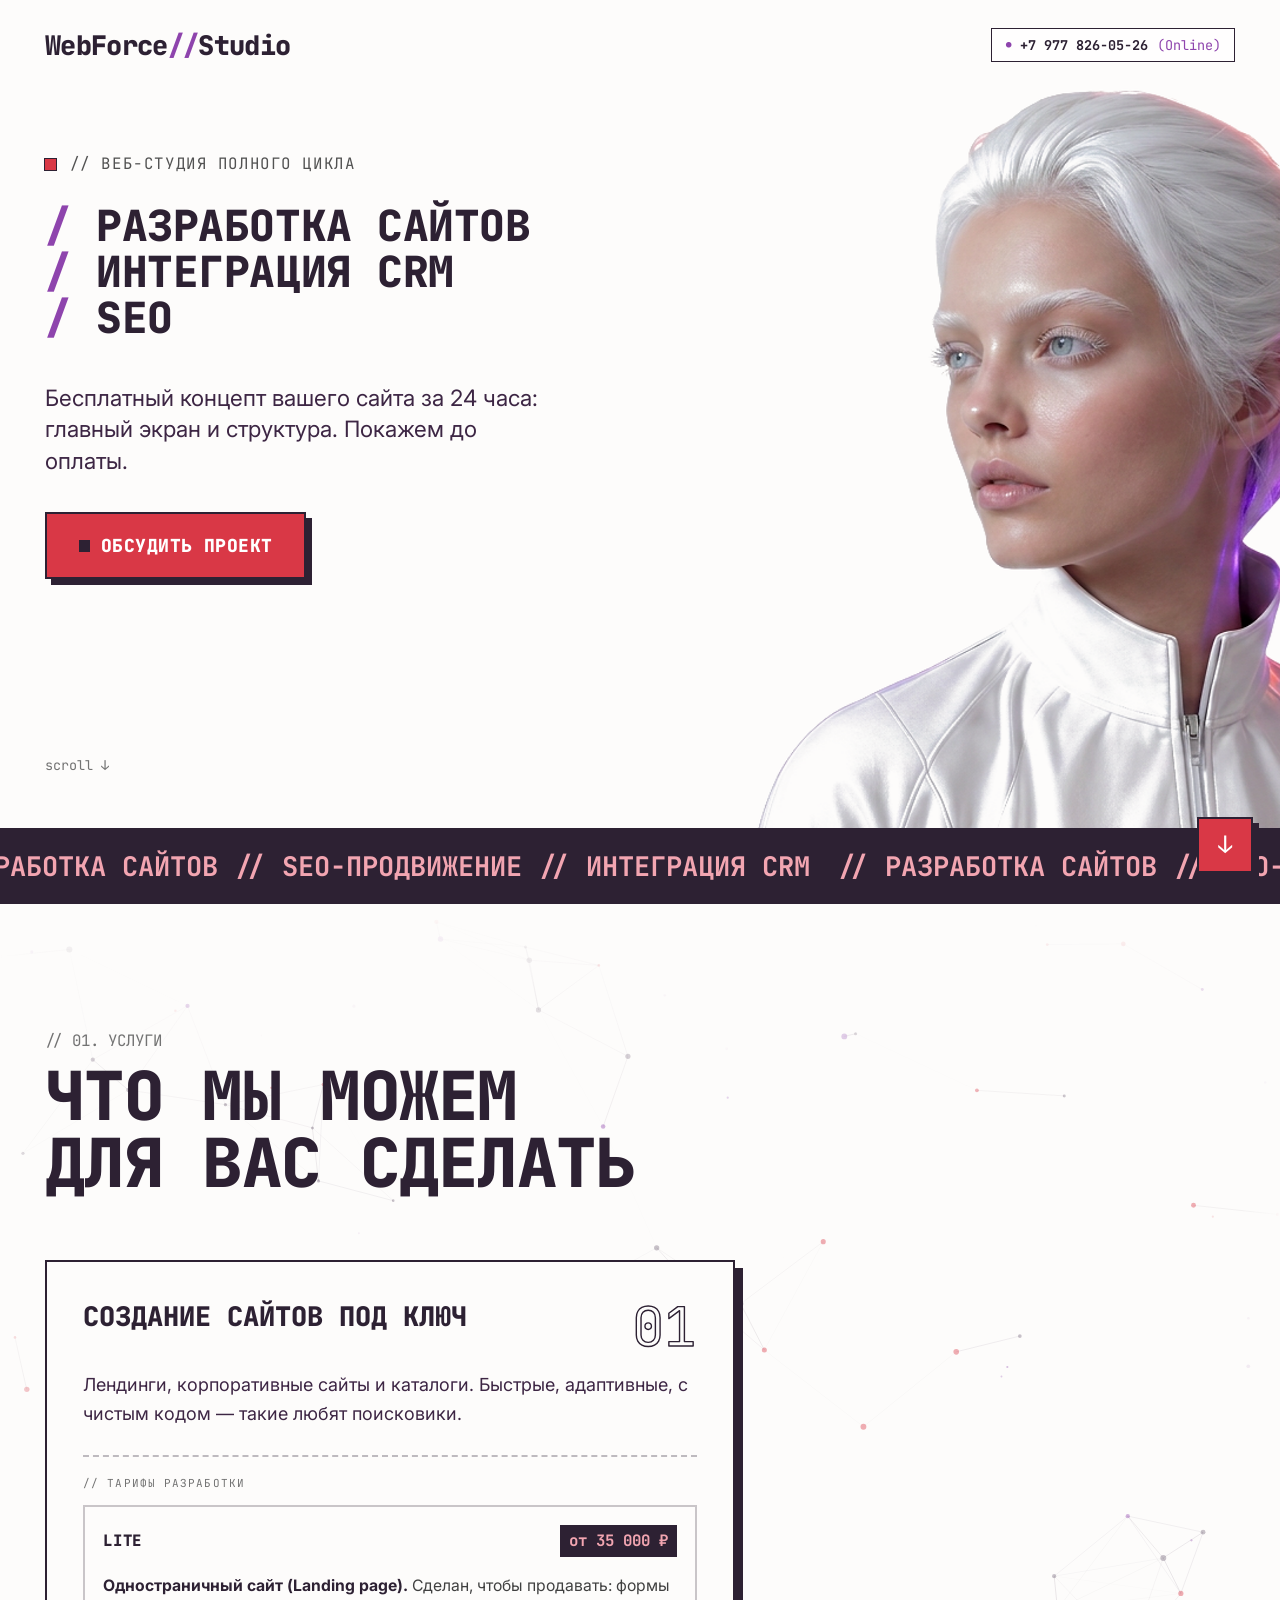
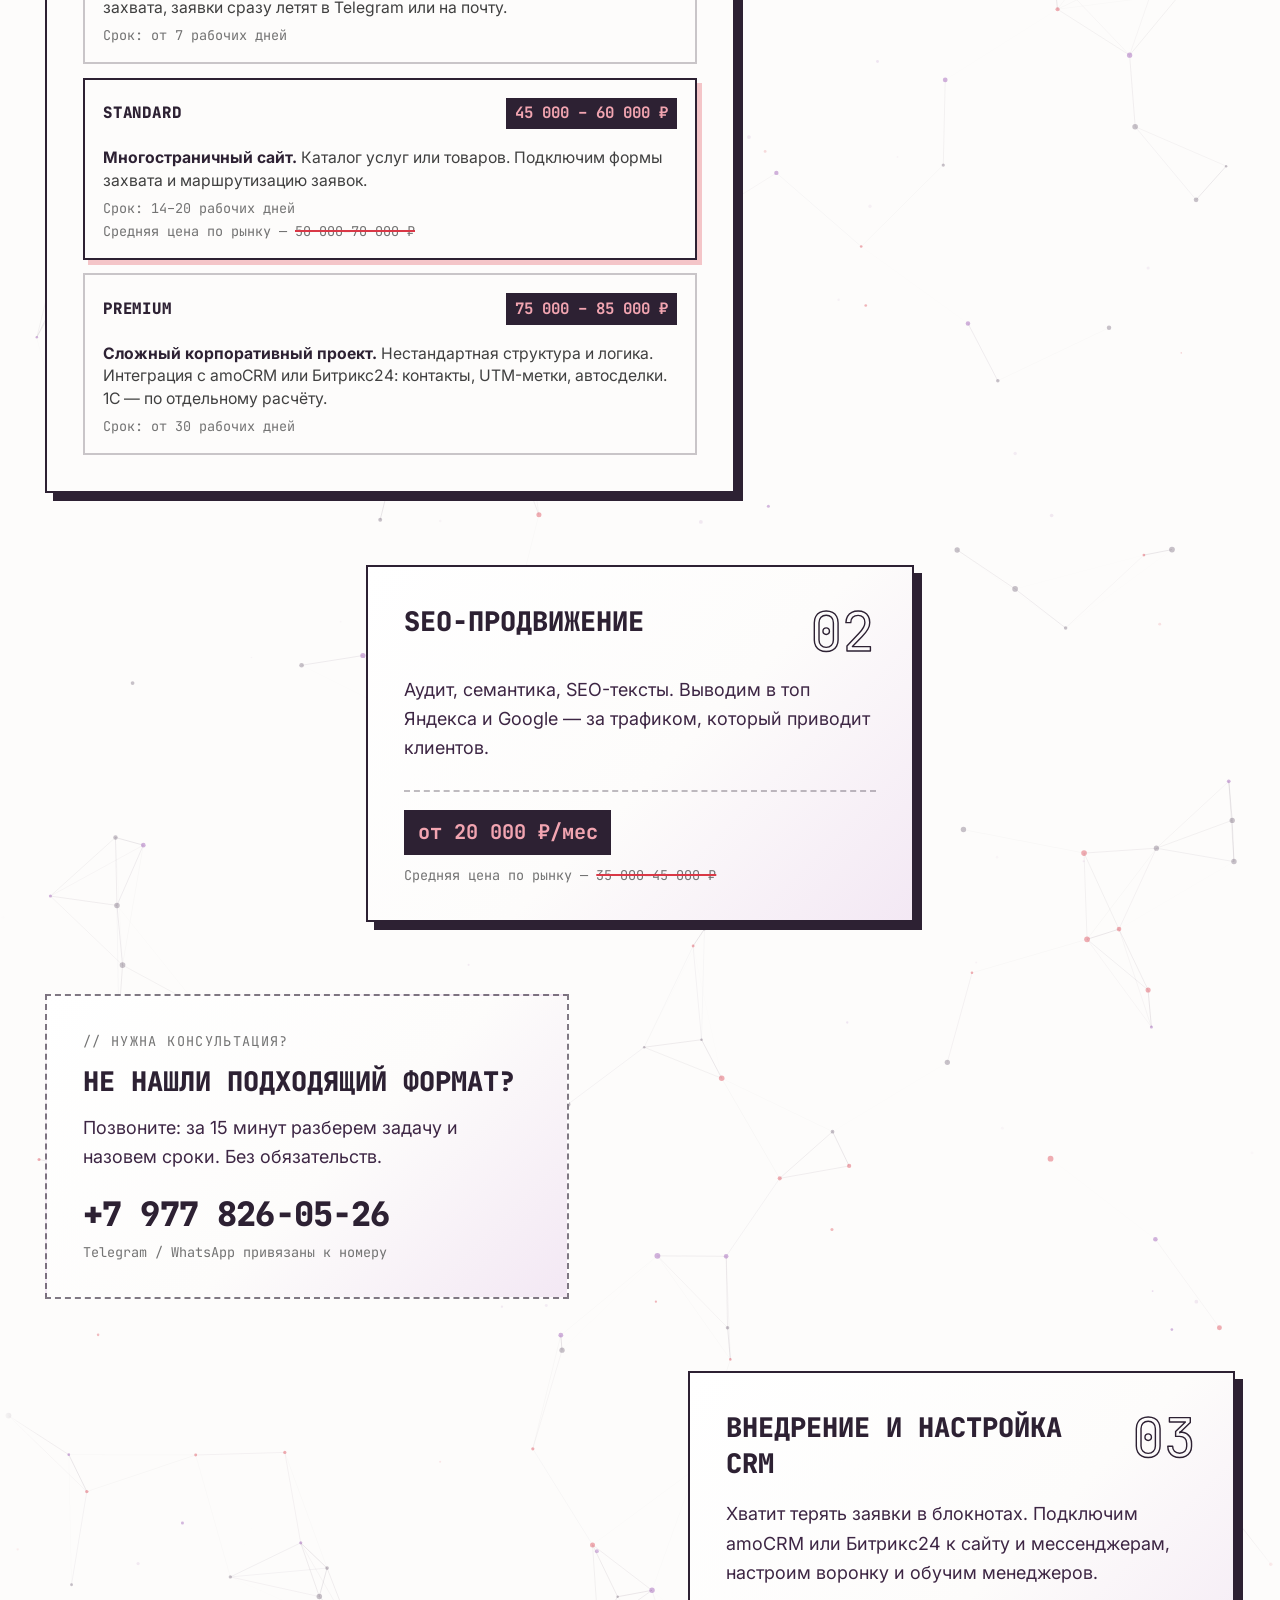
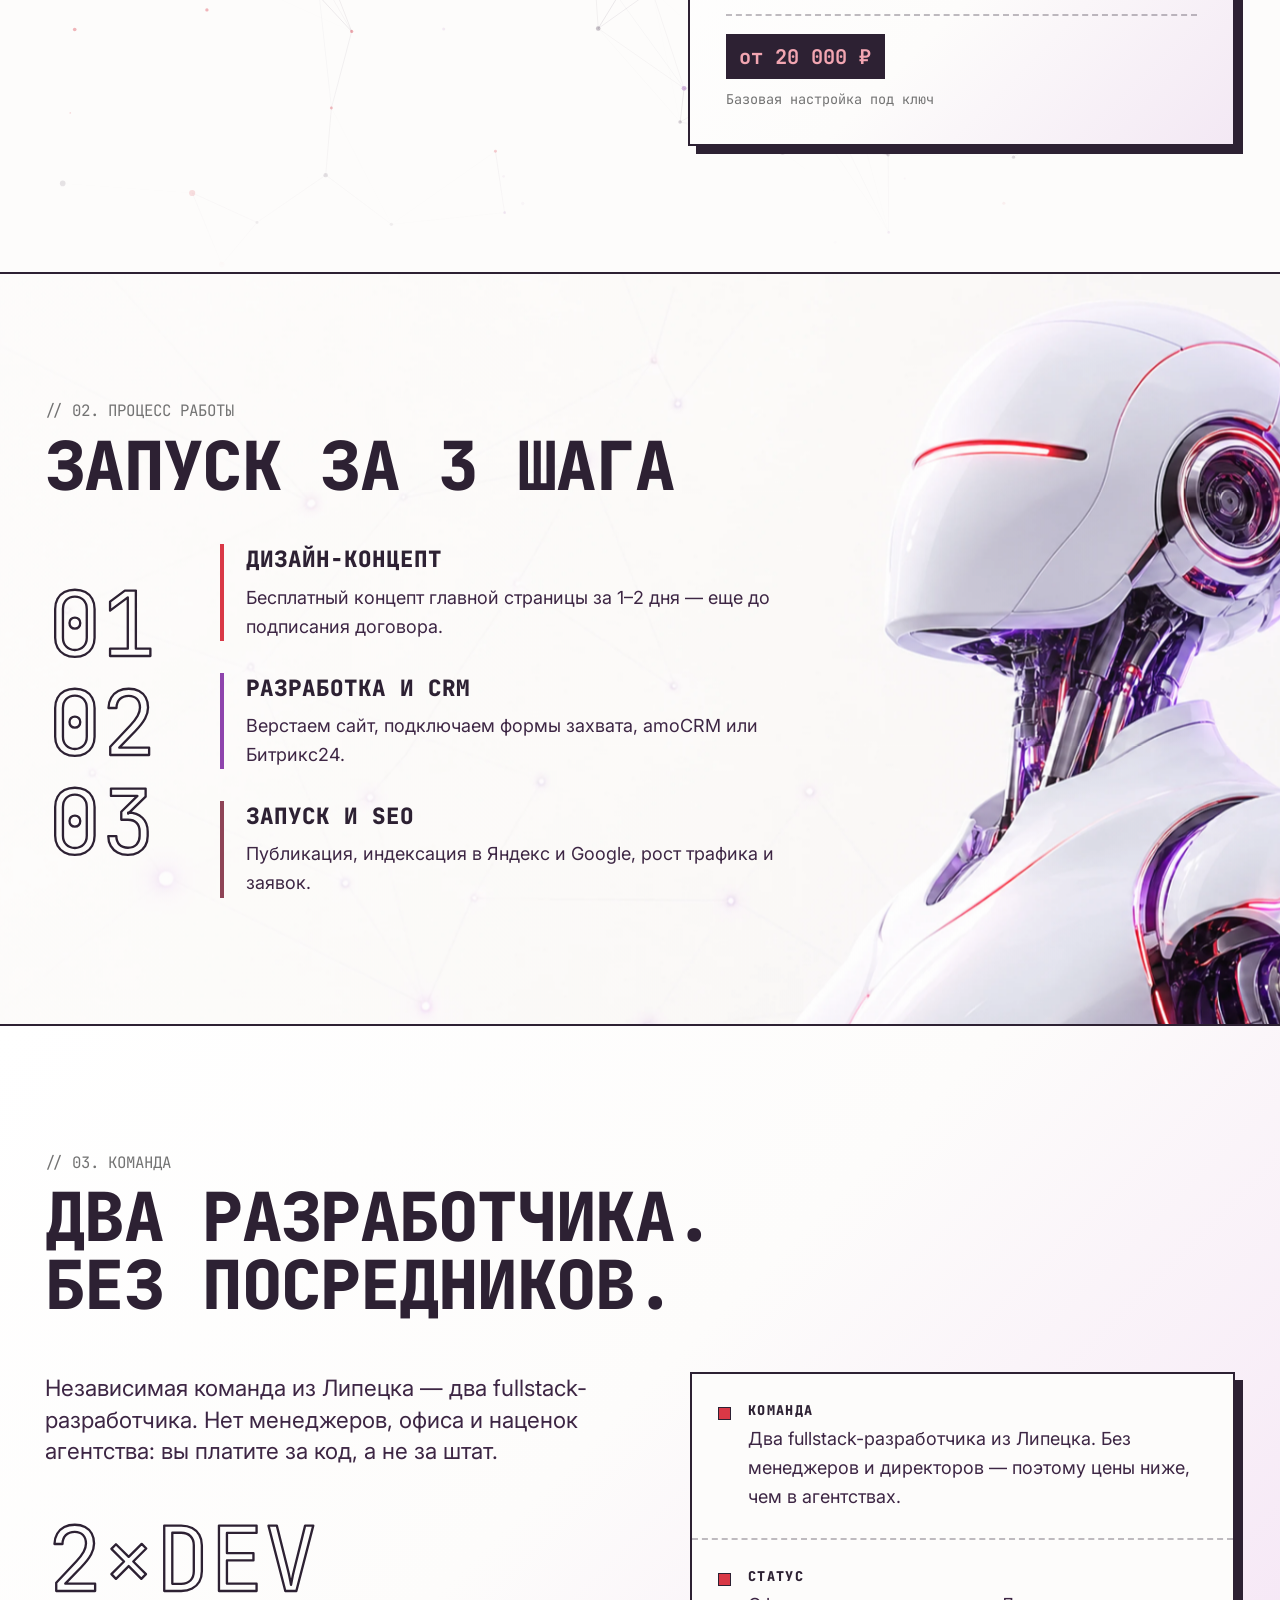
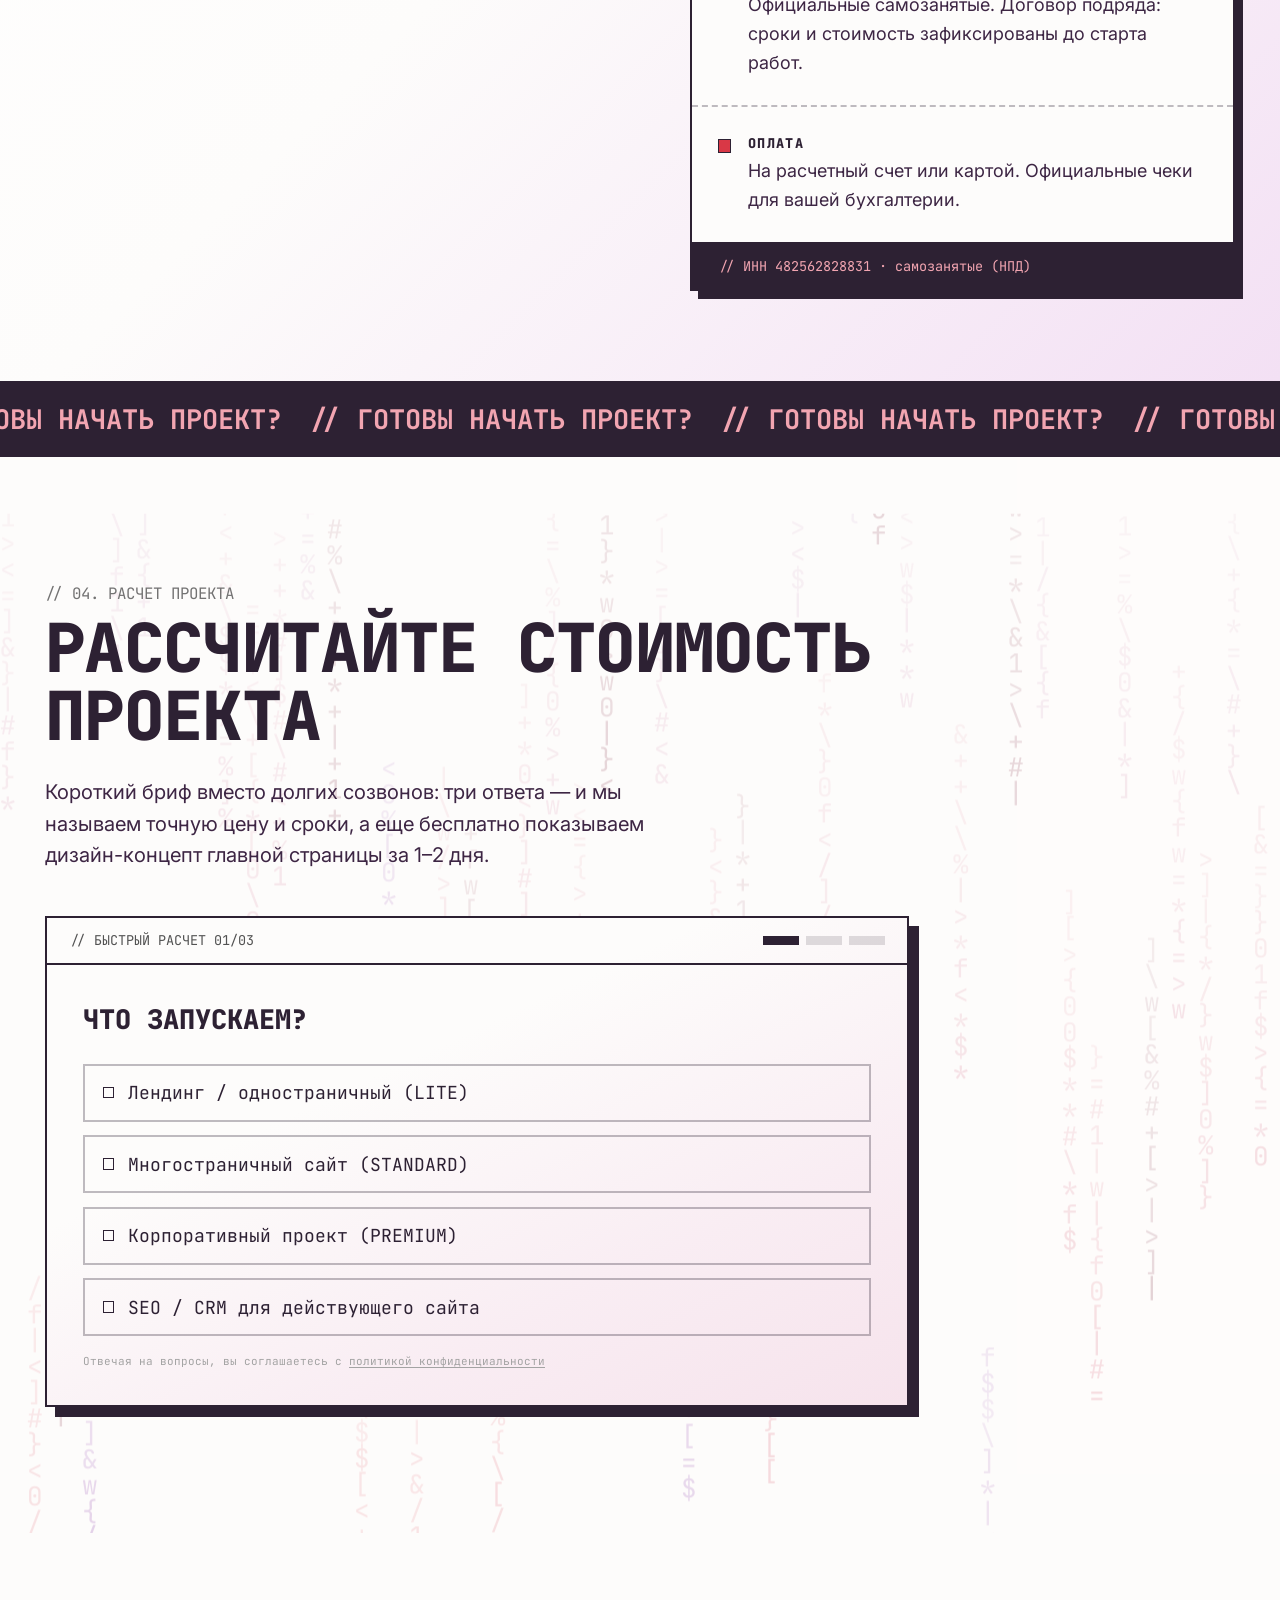
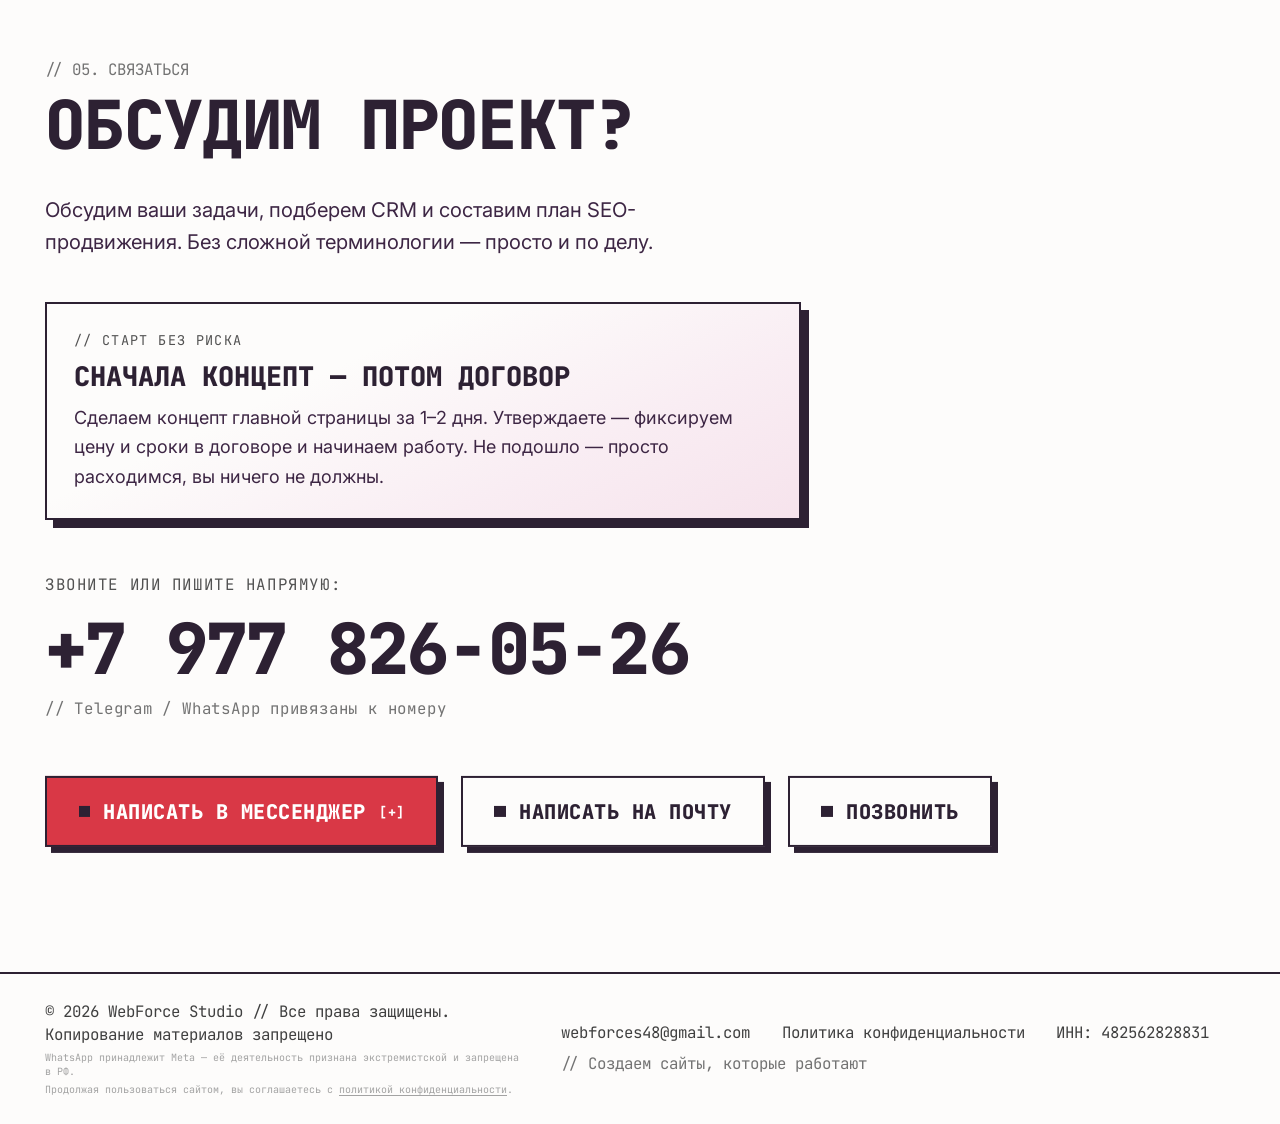
==== commit 074278b8: "Метрика + кнопка вниз/вверх + УТП hero - Метрика 112580398: добавлен счётчик (без goals) в 404.html," ====
--- a/index.html
+++ b/index.html
@@ -18,4 +18,102 @@
 else if(h.indexOf("mailto:")===0){fire("click_email");}
 else if(h==="#contacts"||h==="#quiz"){try{if(typeof window.ym==="function")window.ym(ID,"reachGoal","cta_click",{target:h});}catch(e){}}},true);})();
 </script>
-</head><body class="bg-paper font-sans text-ink antialiased"><div hidden=""><!--$--><!--/$--></div><main id="top" class="relative overflow-x-clip"><section id="hero" class="relative flex min-h-[100svh] flex-col overflow-hidden md:min-h-[92svh]"><div aria-hidden="true" class="wf-hero-art pointer-events-none absolute inset-y-0 right-0 z-0 hidden w-[64%] md:block"><img src="images/hero-girl.png?v=12" alt="" class="h-full w-full object-cover object-[62%_top]"/></div><img aria-hidden="true" src="images/hero-girl-mob.webp?v=9" srcset="images/hero-girl-mob.webp?v=9 1x, images/hero-girl-mob@2x.webp?v=9 2x" alt="" class="wf-hero-girl pointer-events-none absolute inset-0 z-[5] h-full w-full object-cover object-[12%_top] md:hidden"/><div aria-hidden="true" class="pointer-events-none absolute inset-0 z-[6] md:hidden" style="background:linear-gradient(to top, rgba(253,252,251,0.96) 16%, rgba(253,252,251,0.82) 26%, rgba(253,252,251,0) 44%), linear-gradient(100deg, rgba(253,252,251,0.88) 0%, rgba(253,252,251,0.52) 36%, rgba(253,252,251,0) 58%)"></div><header class="relative z-20 flex items-center justify-between px-5 pt-6 font-mono text-sm md:px-10"><a href="#top" class="text-lg font-extrabold tracking-tight md:text-2xl">WebForce<span class="text-success">//</span>Studio</a><a href="tel:+79778260526" class="hidden items-center gap-2 border border-ink bg-white/70 px-3 py-1.5 font-mono text-xs transition-colors hover:bg-neon/25 sm:flex" aria-label="Позвонить"><span aria-hidden="true" class="wf-dot text-[9px] leading-none text-success">●</span><span class="font-bold">+7 977 826-05-26</span><span class="text-success">(Online)</span></a></header><div class="relative z-10 flex flex-1 flex-col justify-between px-5 md:max-w-[52%] md:justify-start md:px-10 xl:max-w-[46%]"><div class="pt-6 md:pt-20"><p class="mb-4 hidden items-center gap-3 whitespace-nowrap font-mono text-[11px] tracking-widest text-neutral-600 md:mb-6 md:flex md:text-sm"><span class="inline-block h-2.5 w-2.5 shrink-0 bg-neon ring-1 ring-ink"></span>// ВЕБ-СТУДИЯ ПОЛНОГО ЦИКЛА</p><div class="relative"><h1 class="font-mono font-extrabold uppercase tracking-tight"><span class="block pl-[1.2em] -indent-[1.2em] text-[7.6vw] leading-[1.08] sm:text-[6.8vw] md:text-[3.35vw] md:leading-[1.08]"><span class="text-success">/ </span>Разработка сайтов</span><span class="block pl-[1.2em] -indent-[1.2em] text-[7.6vw] leading-[1.08] sm:text-[6.8vw] md:text-[3.35vw] md:leading-[1.08]"><span class="text-success">/ </span>Интеграция CRM</span><span class="block pl-[1.2em] -indent-[1.2em] text-[7.6vw] leading-[1.08] sm:text-[6.8vw] md:text-[3.35vw] md:leading-[1.08]"><span class="text-success">/ </span>SEO</span></h1></div></div><div class="pb-7 md:pb-10"><p class="max-w-[21rem] text-base font-semibold leading-snug text-ink md:hidden">Покажем дизайн вашего будущего сайта до оплаты. Разработаем бесплатный концепт (главный экран + структура) под вашу нишу за 24 часа. Напишите в WhatsApp, какой сайт вам нужен</p><p class="mt-7 hidden max-w-xl text-lg leading-relaxed text-plum md:mt-9 md:block md:text-xl">Покажем дизайн вашего будущего сайта до оплаты. Разработаем бесплатный концепт (главный экран + структура) под вашу нишу за 24 часа. Напишите в WhatsApp, какой сайт вам нужен</p><div id="anchor-cta-hero" class="mt-4 md:mt-10"><a href="#contacts" class="wf-cta inline-flex w-full max-w-[420px] items-center justify-center gap-2.5 whitespace-nowrap border-2 border-ink bg-neon px-5 py-4 font-mono text-sm font-extrabold uppercase tracking-wide text-white shadow-[4px_4px_0_#2D2133] hover:bg-hover active:translate-x-[2px] active:translate-y-[2px] active:shadow-[3px_3px_0_#2D2133] md:w-auto md:justify-start md:-translate-y-2 md:px-7 md:py-4 md:text-base md:shadow-[6px_6px_0_#2D2133]"><span aria-hidden="true" class="inline-block h-2.5 w-2.5 bg-ink"></span>Обсудить проект</a></div></div></div><p aria-hidden="true" class="wf-scroll absolute bottom-12 left-10 z-10 hidden font-mono text-xs text-neutral-500 md:block">scroll ↓</p></section><div class="overflow-hidden border-y-2 border-ink bg-ink py-3 md:py-4"><div class="flex w-max whitespace-nowrap font-mono text-lg font-bold text-rose will-change-transform md:text-2xl"><div aria-hidden="false" class="flex shrink-0"><span class="px-3">// РАЗРАБОТКА САЙТОВ // SEO-ПРОДВИЖЕНИЕ // ИНТЕГРАЦИЯ CRM</span><span class="px-3">// РАЗРАБОТКА САЙТОВ // SEO-ПРОДВИЖЕНИЕ // ИНТЕГРАЦИЯ CRM</span><span class="px-3">// РАЗРАБОТКА САЙТОВ // SEO-ПРОДВИЖЕНИЕ // ИНТЕГРАЦИЯ CRM</span><span class="px-3">// РАЗРАБОТКА САЙТОВ // SEO-ПРОДВИЖЕНИЕ // ИНТЕГРАЦИЯ CRM</span><span class="px-3">// РАЗРАБОТКА САЙТОВ // SEO-ПРОДВИЖЕНИЕ // ИНТЕГРАЦИЯ CRM</span><span class="px-3">// РАЗРАБОТКА САЙТОВ // SEO-ПРОДВИЖЕНИЕ // ИНТЕГРАЦИЯ CRM</span></div><div aria-hidden="true" class="flex shrink-0"><span class="px-3">// РАЗРАБОТКА САЙТОВ // SEO-ПРОДВИЖЕНИЕ // ИНТЕГРАЦИЯ CRM</span><span class="px-3">// РАЗРАБОТКА САЙТОВ // SEO-ПРОДВИЖЕНИЕ // ИНТЕГРАЦИЯ CRM</span><span class="px-3">// РАЗРАБОТКА САЙТОВ // SEO-ПРОДВИЖЕНИЕ // ИНТЕГРАЦИЯ CRM</span><span class="px-3">// РАЗРАБОТКА САЙТОВ // SEO-ПРОДВИЖЕНИЕ // ИНТЕГРАЦИЯ CRM</span><span class="px-3">// РАЗРАБОТКА САЙТОВ // SEO-ПРОДВИЖЕНИЕ // ИНТЕГРАЦИЯ CRM</span><span class="px-3">// РАЗРАБОТКА САЙТОВ // SEO-ПРОДВИЖЕНИЕ // ИНТЕГРАЦИЯ CRM</span></div></div></div><section id="services" class="relative px-5 py-14 md:px-10 md:py-28"><canvas aria-hidden="true" class="wf-nodenet pointer-events-none absolute inset-0 z-0 h-full w-full"></canvas><div class="relative z-10" style="opacity:0;transform:translateY(30px)"><p class="font-mono text-sm text-neutral-500">// 01. УСЛУГИ</p><h2 class="mt-2 font-mono text-[27px] font-extrabold uppercase leading-[1.08] tracking-tight md:text-6xl">Что мы можем<br/>для вас сделать</h2></div><div class="relative mt-10 md:mt-14"><div class="relative z-10 flex flex-col gap-10 md:gap-16"><div class="md:w-[58%] md:mr-auto" style="opacity:0;transform:translateY(30px)"><article class="bg-paper group relative border-2 border-ink p-6 shadow-[5px_5px_0_#2D2133] md:shadow-[8px_8px_0_#2D2133] transition-transform duration-300 hover:scale-[1.02] md:p-8"><div class="flex items-start justify-between gap-4"><h3 class="font-mono text-xl font-extrabold uppercase leading-tight md:text-2xl">Создание сайтов под ключ</h3><svg viewBox="0 0 120 96" preserveAspectRatio="xMinYMid meet" class="font-mono h-9 w-auto shrink-0 md:h-12" aria-hidden="true" focusable="false"><text x="3" y="85" font-size="96" font-weight="400" fill="none" stroke="#2D2133" stroke-width="2.5" stroke-linejoin="round">01</text></svg></div><p class="mt-4 leading-relaxed text-plum">Лендинги, корпоративные сайты и каталоги. Быстрые, адаптивные, с чистым кодом — такие любят поисковики.</p><div class="mt-6 border-t-2 border-dashed border-ink/30 pt-4 font-mono"><p class="mb-3 text-[11px] tracking-widest text-neutral-500">// ТАРИФЫ РАЗРАБОТКИ</p><div class="flex flex-col gap-3"><div class="wf-sheen border-2 transition-colors duration-300 hover:border-ink border-ink/25"><button type="button" aria-expanded="false" class="flex w-full cursor-pointer flex-nowrap items-center gap-x-2 px-3 py-2.5 text-left md:cursor-default md:justify-between md:gap-x-2.5 md:p-4"><span class="flex items-center gap-2 font-mono text-sm font-extrabold tracking-wider">LITE</span><span id="anchor-price" class="ml-auto whitespace-nowrap bg-ink px-1.5 py-1 font-mono text-[10.5px] font-bold text-rose md:px-2 md:text-sm">от 35 000 ₽</span><span aria-hidden="true" class="font-mono text-xl font-bold leading-none text-neon transition-transform duration-300 md:hidden ">+</span></button><div class="hidden px-3 pb-3 md:block md:px-4 md:pb-4"><p class="font-sans text-xs leading-snug text-neutral-700 md:text-sm"><span class="font-bold text-ink">Одностраничный сайт (Landing page)<!-- -->.</span> <!-- -->Сделан, чтобы продавать: формы захвата, заявки сразу летят в Telegram или на почту.</p><p class="mt-1.5 font-mono text-[10px] text-neutral-500 md:text-xs">Срок: от 7 рабочих дней</p><a href="#quiz" class="font-mono text-[11px] font-bold text-neon underline-offset-4 transition-all duration-500 hover:underline md:text-xs pointer-events-none mt-0 block h-0 -translate-y-1 overflow-hidden border-none p-0 opacity-0">Подходит? Точная цена за 3 ответа →</a></div></div><div class="wf-sheen border-2 transition-colors duration-300 hover:border-ink border-ink shadow-[5px_5px_0_rgba(217,56,70,0.28)]"><button type="button" aria-expanded="false" class="flex w-full cursor-pointer flex-nowrap items-center gap-x-2 px-3 py-2.5 text-left md:cursor-default md:justify-between md:gap-x-2.5 md:p-4"><span class="flex items-center gap-2 font-mono text-sm font-extrabold tracking-wider">STANDARD</span><span class="ml-auto whitespace-nowrap bg-ink px-1.5 py-1 font-mono text-[10.5px] font-bold text-rose md:px-2 md:text-sm">45 000 – 60 000 ₽</span><span aria-hidden="true" class="font-mono text-xl font-bold leading-none text-neon transition-transform duration-300 md:hidden ">+</span></button><div class="hidden px-3 pb-3 md:block md:px-4 md:pb-4"><p class="font-sans text-xs leading-snug text-neutral-700 md:text-sm"><span class="font-bold text-ink">Многостраничный сайт<!-- -->.</span> <!-- -->Каталог услуг или товаров. Подключим формы захвата и маршрутизацию заявок.</p><p class="mt-1.5 font-mono text-[10px] text-neutral-500 md:text-xs">Срок: 14–20 рабочих дней</p><p class="mt-1 font-mono text-[10px] text-neutral-500 md:text-xs">Средняя цена по рынку<!-- --> — <span class="line-through decoration-[#D93846] decoration-2">50 000–70 000 ₽</span></p><a href="#quiz" class="font-mono text-[11px] font-bold text-neon underline-offset-4 transition-all duration-500 hover:underline md:text-xs pointer-events-none mt-0 block h-0 -translate-y-1 overflow-hidden border-none p-0 opacity-0">Подходит? Точная цена за 3 ответа →</a></div></div><div class="wf-sheen border-2 transition-colors duration-300 hover:border-ink border-ink/25"><button type="button" aria-expanded="false" class="flex w-full cursor-pointer flex-nowrap items-center gap-x-2 px-3 py-2.5 text-left md:cursor-default md:justify-between md:gap-x-2.5 md:p-4"><span class="flex items-center gap-2 font-mono text-sm font-extrabold tracking-wider">PREMIUM</span><span class="ml-auto whitespace-nowrap bg-ink px-1.5 py-1 font-mono text-[10.5px] font-bold text-rose md:px-2 md:text-sm">75 000 – 85 000 ₽</span><span aria-hidden="true" class="font-mono text-xl font-bold leading-none text-neon transition-transform duration-300 md:hidden ">+</span></button><div class="hidden px-3 pb-3 md:block md:px-4 md:pb-4"><p class="font-sans text-xs leading-snug text-neutral-700 md:text-sm"><span class="font-bold text-ink">Сложный корпоративный проект<!-- -->.</span> <!-- -->Нестандартная структура и логика. Интеграция с amoCRM или Битрикс24: контакты, UTM-метки, автосделки. 1С — по отдельному расчёту.</p><p class="mt-1.5 font-mono text-[10px] text-neutral-500 md:text-xs">Срок: от 30 рабочих дней</p><a href="#quiz" class="font-mono text-[11px] font-bold text-neon underline-offset-4 transition-all duration-500 hover:underline md:text-xs pointer-events-none mt-0 block h-0 -translate-y-1 overflow-hidden border-none p-0 opacity-0">Подходит? Точная цена за 3 ответа →</a></div></div></div></div></article></div><div class="md:w-[46%] md:mx-auto" style="opacity:0;transform:translateY(30px)"><article class="wf-net group relative border-2 border-ink p-6 shadow-[5px_5px_0_#2D2133] md:shadow-[8px_8px_0_#2D2133] transition-transform duration-300 hover:scale-[1.02] md:p-8"><div class="flex items-start justify-between gap-4"><h3 class="font-mono text-xl font-extrabold uppercase leading-tight md:text-2xl">SEO-продвижение</h3><svg viewBox="0 0 120 96" preserveAspectRatio="xMinYMid meet" class="font-mono h-9 w-auto shrink-0 md:h-12" aria-hidden="true" focusable="false"><text x="3" y="85" font-size="96" font-weight="400" fill="none" stroke="#2D2133" stroke-width="2.5" stroke-linejoin="round">02</text></svg></div><p class="mt-4 leading-relaxed text-plum">Аудит, семантика, SEO-тексты. Выводим в топ Яндекса и Google — за трафиком, который приводит клиентов.</p><div class="mt-6 border-t-2 border-dashed border-ink/30 pt-4 font-mono"><span class="inline-block bg-ink px-3 py-1.5 text-base font-bold text-rose md:text-lg">от 20 000 ₽/мес</span><p class="mt-2.5 md:whitespace-nowrap text-[11px] text-neutral-500 md:text-xs">Средняя цена по рынку<!-- --> — <span class="line-through decoration-[#D93846] decoration-2">35 000–45 000 ₽</span></p></div></article></div><div class="md:mr-auto md:w-[44%]" style="opacity:0;transform:translateY(30px)"><aside id="anchor-consult" class="wf-net relative border-2 border-dashed border-ink/60 p-6 transition-transform duration-300 hover:scale-[1.02] md:p-8"><p class="font-mono text-xs tracking-widest text-neutral-500">// НУЖНА КОНСУЛЬТАЦИЯ?</p><h3 class="mt-3 font-mono text-xl font-extrabold uppercase leading-tight md:text-2xl">Не нашли подходящий формат?</h3><p class="mt-3 leading-relaxed text-plum">Позвоните: за 15 минут разберем задачу и назовем сроки. Без обязательств.</p><a href="tel:+79778260526" class="mt-5 inline-block font-mono text-2xl font-extrabold tracking-tight transition-colors hover:text-neon md:text-3xl">+7 977 826-05-26</a><p class="mt-2 font-mono text-xs text-neutral-500">Telegram / WhatsApp привязаны к номеру</p></aside></div><div class="md:w-[46%] md:ml-auto" style="opacity:0;transform:translateY(30px)"><article class="wf-net group relative border-2 border-ink p-6 shadow-[5px_5px_0_#2D2133] md:shadow-[8px_8px_0_#2D2133] transition-transform duration-300 hover:scale-[1.02] md:p-8"><div class="flex items-start justify-between gap-4"><h3 class="font-mono text-xl font-extrabold uppercase leading-tight md:text-2xl">Внедрение и настройка CRM</h3><svg viewBox="0 0 120 96" preserveAspectRatio="xMinYMid meet" class="font-mono h-9 w-auto shrink-0 md:h-12" aria-hidden="true" focusable="false"><text x="3" y="85" font-size="96" font-weight="400" fill="none" stroke="#2D2133" stroke-width="2.5" stroke-linejoin="round">03</text></svg></div><p class="mt-4 leading-relaxed text-plum">Хватит терять заявки в блокнотах. Подключим amoCRM или Битрикс24 к сайту и мессенджерам, настроим воронку и обучим менеджеров.</p><div class="mt-6 border-t-2 border-dashed border-ink/30 pt-4 font-mono"><span class="inline-block bg-ink px-3 py-1.5 text-base font-bold text-rose md:text-lg">от 20 000 ₽</span><p class="mt-2.5 md:whitespace-nowrap text-[11px] text-neutral-500 md:text-xs">Базовая настройка под ключ</p></div></article></div></div></div></section><section id="process" class="relative overflow-hidden border-y-2 border-ink px-5 pb-[112vw] pt-12 md:px-10 md:py-28"><div aria-hidden="true" class="wf-p-bg pointer-events-none absolute inset-0 z-0 hidden md:block"><img src="images/process-bg.webp?v=5" alt="" class="h-full w-full object-cover opacity-50 object-[80%_0%] md:opacity-40 md:object-[95%_0%] xl:opacity-100 xl:object-[50%_0%]"/><div class="absolute inset-0 bg-gradient-to-r from-paper/95 via-paper/80 to-paper/60 md:from-paper/95 md:via-paper/85 md:via-55% md:to-paper/45 xl:from-paper/70 xl:via-paper/15 xl:to-transparent"></div></div><div aria-hidden="true" class="pointer-events-none absolute inset-0 z-0 md:hidden"><img src="images/process-bg-mob.webp?v=6" alt="" class="wf-mbg h-full w-full object-cover object-center"/><div class="absolute inset-x-0 top-0 h-[52%] bg-gradient-to-b from-paper/45 via-paper/20 to-transparent"></div></div><img aria-hidden="true" src="images/process-android.webp" alt="" class="wf-android pointer-events-none absolute bottom-0 z-[5] w-[92vw] md:hidden"/><div class="relative z-10"><div class="" style="opacity:0;transform:translateY(30px)"><p class="font-mono text-sm text-neutral-500">// 02. ПРОЦЕСС РАБОТЫ</p><h2 class="mt-2 font-mono text-[27px] font-extrabold uppercase leading-[1.08] tracking-tight md:text-6xl">Запуск за 3 шага</h2></div><div class="mt-10 grid items-center gap-10 md:grid-cols-[auto_minmax(0,480px)] md:justify-start md:gap-14 xl:grid-cols-[auto_minmax(0,600px)]"><div aria-hidden="true" class="hidden select-none items-end gap-5 font-mono md:flex md:flex-col md:items-start md:gap-2"><svg viewBox="0 0 120 96" preserveAspectRatio="xMinYMid meet" class="font-mono h-[20vw] w-auto md:h-[7vw]" aria-hidden="true" focusable="false"><text x="3" y="85" font-size="96" font-weight="400" fill="none" stroke="#2D2133" stroke-width="2.5" stroke-linejoin="round">01</text></svg><svg viewBox="0 0 120 96" preserveAspectRatio="xMinYMid meet" class="font-mono h-[20vw] w-auto md:h-[7vw]" aria-hidden="true" focusable="false"><text x="3" y="85" font-size="96" font-weight="400" fill="none" stroke="#2D2133" stroke-width="2.5" stroke-linejoin="round">02</text></svg><svg viewBox="0 0 120 96" preserveAspectRatio="xMinYMid meet" class="font-mono h-[20vw] w-auto md:h-[7vw]" aria-hidden="true" focusable="false"><text x="3" y="85" font-size="96" font-weight="400" fill="none" stroke="#2D2133" stroke-width="2.5" stroke-linejoin="round">03</text></svg></div><div class="" style="opacity:0;transform:translateY(30px)"><ol class="flex flex-col gap-7"><li class="flex items-start gap-4 md:block md:border-l-4 md:border-neon md:pl-5"><svg viewBox="0 0 120 96" preserveAspectRatio="xMinYMid meet" class="font-mono mt-1 h-11 w-auto shrink-0 md:hidden" aria-hidden="true" focusable="false"><text x="3" y="85" font-size="96" font-weight="400" fill="none" stroke="#D93846" stroke-width="2.5" stroke-linejoin="round">01</text></svg><div class="min-w-0 flex-1 border-l-4 border-neon pl-4 md:border-0 md:pl-0"><p class="font-mono text-lg font-extrabold uppercase md:text-xl">Дизайн-концепт</p><p class="mt-1.5 leading-relaxed text-plum">Бесплатный концепт главной страницы за 1–2 дня — еще до подписания договора.</p></div></li><li class="flex items-start gap-4 md:block md:border-l-4 md:border-acc2 md:pl-5"><svg viewBox="0 0 120 96" preserveAspectRatio="xMinYMid meet" class="font-mono mt-1 h-11 w-auto shrink-0 md:hidden" aria-hidden="true" focusable="false"><text x="3" y="85" font-size="96" font-weight="400" fill="none" stroke="#8E44AD" stroke-width="2.5" stroke-linejoin="round">02</text></svg><div class="min-w-0 flex-1 border-l-4 border-acc2 pl-4 md:border-0 md:pl-0"><p class="font-mono text-lg font-extrabold uppercase md:text-xl">Разработка и CRM</p><p class="mt-1.5 leading-relaxed text-plum">Верстаем сайт, подключаем формы захвата, amoCRM или Битрикс24.</p></div></li><li class="flex items-start gap-4 md:block md:border-l-4 md:border-acc1 md:pl-5"><svg viewBox="0 0 120 96" preserveAspectRatio="xMinYMid meet" class="font-mono mt-1 h-11 w-auto shrink-0 md:hidden" aria-hidden="true" focusable="false"><text x="3" y="85" font-size="96" font-weight="400" fill="none" stroke="#8E4456" stroke-width="2.5" stroke-linejoin="round">03</text></svg><div class="min-w-0 flex-1 border-l-4 border-acc1 pl-4 md:border-0 md:pl-0"><p class="font-mono text-lg font-extrabold uppercase md:text-xl">Запуск и SEO</p><p class="mt-1.5 leading-relaxed text-plum">Публикация, индексация в Яндекс и Google, рост трафика и заявок.</p></div></li></ol></div></div></div></section><section id="team" class="bg-[linear-gradient(135deg,#FFFFFF_0%,#FDFCFB_45%,#F3E0F4_100%)] px-5 py-14 md:px-10 md:pb-20 md:pt-28"><div class="" style="opacity:0;transform:translateY(30px)"><p class="font-mono text-sm text-neutral-500">// 03. КОМАНДА</p><h2 class="mt-2 font-mono text-[27px] font-extrabold uppercase leading-[1.08] tracking-tight md:text-6xl">Два разработчика.<br/>Без посредников.</h2></div><div class="mt-12 grid gap-10 md:grid-cols-[minmax(0,1.1fr)_minmax(0,1fr)] md:items-start"><div class="" style="opacity:0;transform:translateY(30px)"><p class="max-w-lg text-lg leading-relaxed text-plum md:text-xl">Независимая команда из Липецка — два fullstack-разработчика. Нет менеджеров, офиса и наценок агентства: вы платите за код, а не за штат.</p><div aria-hidden="true" class="mt-10 hidden select-none font-mono md:block"><svg viewBox="0 0 300 96" preserveAspectRatio="xMinYMid meet" class="font-mono h-[7vw] w-auto" aria-hidden="true" focusable="false"><text x="3" y="85" font-size="96" font-weight="400" fill="none" stroke="#2D2133" stroke-width="2.5" stroke-linejoin="round">2×DEV</text></svg></div></div><div class="flex flex-col border-2 border-ink bg-paper shadow-[5px_5px_0_#2D2133] md:shadow-[8px_8px_0_#2D2133]"><div class="" style="opacity:0;transform:translateY(30px)"><div class="flex gap-4 p-5 md:p-6 "><span aria-hidden="true" class="mt-1.5 inline-block h-2.5 w-2.5 shrink-0 bg-neon ring-1 ring-ink"></span><div><p class="font-mono text-xs font-extrabold tracking-widest">КОМАНДА</p><p class="mt-1 leading-relaxed text-plum">Два fullstack-разработчика из Липецка. Без менеджеров и директоров — поэтому цены ниже, чем в агентствах.</p></div></div></div><div class="" style="opacity:0;transform:translateY(30px)"><div class="flex gap-4 p-5 md:p-6 border-t-2 border-dashed border-ink/30"><span aria-hidden="true" class="mt-1.5 inline-block h-2.5 w-2.5 shrink-0 bg-neon ring-1 ring-ink"></span><div><p class="font-mono text-xs font-extrabold tracking-widest">СТАТУС</p><p class="mt-1 leading-relaxed text-plum">Официальные самозанятые. Договор подряда: сроки и стоимость зафиксированы до старта работ.</p></div></div></div><div class="" style="opacity:0;transform:translateY(30px)"><div class="flex gap-4 p-5 md:p-6 border-t-2 border-dashed border-ink/30"><span aria-hidden="true" class="mt-1.5 inline-block h-2.5 w-2.5 shrink-0 bg-neon ring-1 ring-ink"></span><div><p class="font-mono text-xs font-extrabold tracking-widest">ОПЛАТА</p><p class="mt-1 leading-relaxed text-plum">На расчетный счет или картой. Официальные чеки для вашей бухгалтерии.</p></div></div></div><div class="" style="opacity:0;transform:translateY(30px)"><div class="wf-select border-t-2 border-ink bg-ink px-5 py-3 font-mono text-xs text-rose md:px-6">// ИНН 482562828831 · самозанятые (НПД)</div></div></div></div></section><div class="overflow-hidden border-y-2 border-ink bg-ink py-3 md:py-4"><div class="flex w-max whitespace-nowrap font-mono text-lg font-bold text-rose will-change-transform md:text-2xl"><div aria-hidden="false" class="flex shrink-0"><span class="px-3">// ГОТОВЫ НАЧАТЬ ПРОЕКТ?</span><span class="px-3">// ГОТОВЫ НАЧАТЬ ПРОЕКТ?</span><span class="px-3">// ГОТОВЫ НАЧАТЬ ПРОЕКТ?</span><span class="px-3">// ГОТОВЫ НАЧАТЬ ПРОЕКТ?</span><span class="px-3">// ГОТОВЫ НАЧАТЬ ПРОЕКТ?</span><span class="px-3">// ГОТОВЫ НАЧАТЬ ПРОЕКТ?</span></div><div aria-hidden="true" class="flex shrink-0"><span class="px-3">// ГОТОВЫ НАЧАТЬ ПРОЕКТ?</span><span class="px-3">// ГОТОВЫ НАЧАТЬ ПРОЕКТ?</span><span class="px-3">// ГОТОВЫ НАЧАТЬ ПРОЕКТ?</span><span class="px-3">// ГОТОВЫ НАЧАТЬ ПРОЕКТ?</span><span class="px-3">// ГОТОВЫ НАЧАТЬ ПРОЕКТ?</span><span class="px-3">// ГОТОВЫ НАЧАТЬ ПРОЕКТ?</span></div></div></div><section id="quiz" class="relative overflow-hidden px-5 py-14 md:px-10 md:py-28"><canvas aria-hidden="true" class="pointer-events-none absolute inset-0 h-full w-full "></canvas><div aria-hidden="true" class="pointer-events-none absolute inset-0 bg-paper/25"></div><div class="relative z-10"><div class="" style="opacity:0;transform:translateY(30px)"><p class="font-mono text-sm text-neutral-500">// 04. РАСЧЕТ ПРОЕКТА</p><h2 class="mt-2 font-mono text-[27px] font-extrabold uppercase leading-[1.08] tracking-tight md:text-6xl">Рассчитайте стоимость<br class="hidden md:block"/> проекта</h2><p class="mt-6 max-w-xl text-base leading-relaxed text-plum md:text-lg">Короткий бриф вместо долгих созвонов: три ответа — и мы называем точную цену и сроки, а еще бесплатно показываем дизайн-концепт главной страницы за 1–2 дня.</p></div><div class="" style="opacity:0;transform:translateY(30px)"><div class="mt-10 max-w-3xl"><div class="wf-sunset relative border-2 border-ink bg-paper shadow-[6px_6px_0_#2D2133] md:shadow-[10px_10px_0_#2D2133]"><input type="text" tabindex="-1" autoComplete="off" aria-hidden="true" class="pointer-events-none absolute -left-[9999px] top-0 h-px w-px opacity-0" name="company_website" value=""/><div class="flex items-center justify-between gap-3 border-b-2 border-ink px-5 py-3 font-mono text-xs text-neutral-600"><span class="whitespace-nowrap">// БЫСТРЫЙ РАСЧЕТ <!-- -->01/03</span><span class="flex shrink-0 gap-1.5" aria-hidden="true"><span class="h-2 w-6 md:w-8 bg-ink"></span><span class="h-2 w-6 md:w-8 bg-ink/15"></span><span class="h-2 w-6 md:w-8 bg-ink/15"></span></span></div><div class="p-5 md:p-8"><p class="font-mono text-xl font-extrabold uppercase md:text-2xl">Что запускаем?</p><div class="mt-6 flex flex-col gap-3"><button type="button" class="wf-hold-soft group flex items-center gap-3 border-2 border-ink/30 px-4 py-3 text-left font-mono text-sm transition-colors hover:border-ink hover:bg-neon/20 md:text-base"><span aria-hidden="true" class="h-2.5 w-2.5 shrink-0 border border-ink group-hover:bg-neon group-active:bg-neon"></span>Лендинг / одностраничный (LITE)</button><button type="button" class="wf-hold-soft group flex items-center gap-3 border-2 border-ink/30 px-4 py-3 text-left font-mono text-sm transition-colors hover:border-ink hover:bg-neon/20 md:text-base"><span aria-hidden="true" class="h-2.5 w-2.5 shrink-0 border border-ink group-hover:bg-neon group-active:bg-neon"></span>Многостраничный сайт (STANDARD)</button><button type="button" class="wf-hold-soft group flex items-center gap-3 border-2 border-ink/30 px-4 py-3 text-left font-mono text-sm transition-colors hover:border-ink hover:bg-neon/20 md:text-base"><span aria-hidden="true" class="h-2.5 w-2.5 shrink-0 border border-ink group-hover:bg-neon group-active:bg-neon"></span>Корпоративный проект (PREMIUM)</button><button type="button" class="wf-hold-soft group flex items-center gap-3 border-2 border-ink/30 px-4 py-3 text-left font-mono text-sm transition-colors hover:border-ink hover:bg-neon/20 md:text-base"><span aria-hidden="true" class="h-2.5 w-2.5 shrink-0 border border-ink group-hover:bg-neon group-active:bg-neon"></span>SEO / CRM для действующего сайта</button></div><p class="mt-4 font-mono text-[10px] leading-snug text-neutral-400 md:text-[11px]">Отвечая на вопросы, вы соглашаетесь с<!-- --> <a href="/policy/" class="underline underline-offset-2">политикой конфиденциальности</a></p></div></div></div></div></div></section><section id="contacts" class="relative px-5 py-14 md:px-10 md:py-28"><div class="" style="opacity:0;transform:translateY(30px)"><p class="font-mono text-sm text-neutral-500">// 05. СВЯЗАТЬСЯ</p><h2 class="mt-2 font-mono text-[27px] font-extrabold uppercase leading-[1.08] tracking-tight md:text-6xl">Обсудим проект?</h2></div><div class="" style="opacity:0;transform:translateY(30px)"><p class="mt-8 max-w-xl text-base leading-relaxed text-plum md:text-lg">Обсудим ваши задачи, подберем CRM и составим план SEO-продвижения. Без сложной терминологии — просто и по делу.</p></div><div class="" style="opacity:0;transform:translateY(30px)"><div class="wf-sunset mt-10 max-w-2xl border-2 border-ink p-5 shadow-[5px_5px_0_#2D2133] md:shadow-[8px_8px_0_#2D2133] md:p-6"><p class="font-mono text-xs tracking-widest text-neutral-600">// СТАРТ БЕЗ РИСКА</p><p class="mt-2 font-mono text-lg font-extrabold uppercase leading-tight md:text-2xl">Сначала концепт — потом договор</p><p class="mt-2 leading-relaxed text-plum">Сделаем концепт главной страницы за 1–2 дня. Утверждаете — фиксируем цену и сроки в договоре и начинаем работу. Не подошло — просто расходимся, вы ничего не должны.</p></div></div><div class="" style="opacity:0;transform:translateY(30px)"><p class="mt-12 font-mono text-sm tracking-widest text-neutral-600">ЗВОНИТЕ ИЛИ ПИШИТЕ НАПРЯМУЮ:</p><a href="tel:+79778260526" class="wf-select mt-4 inline-block font-mono text-[9vw] font-extrabold leading-none tracking-tight transition-colors hover:text-neon md:text-[5.5vw]" aria-label="Позвонить: плюс семь девятьсот семьдесят семь восемьсот двадцать шесть ноль пять двадцать шесть">+7 977 826-05-26</a><p class="mt-3 whitespace-nowrap font-mono text-[11px] tracking-wider text-neutral-500 md:text-sm">// Telegram / WhatsApp привязаны к номеру</p></div><div class="" style="opacity:0;transform:translateY(30px)"><div id="anchor-cta-final" class="mt-12 flex flex-col gap-5 sm:flex-row sm:flex-wrap sm:items-start"><div class="w-full sm:w-auto"><button type="button" aria-expanded="false" class="wf-cta inline-flex w-full items-center justify-center gap-3 border-2 border-ink bg-neon font-mono font-extrabold uppercase text-white shadow-[6px_6px_0_#2D2133] hover:bg-hover active:translate-x-[2px] active:translate-y-[2px] active:shadow-[3px_3px_0_#2D2133] sm:w-auto px-7 py-4 text-base tracking-wide md:text-lg"><span aria-hidden="true" class="inline-block h-2.5 w-2.5 bg-ink"></span>Написать в мессенджер<span aria-hidden="true" class="text-xs font-bold">[+]</span></button></div><a href="mailto:webforces48@gmail.com?subject=%D0%97%D0%B0%D1%8F%D0%B2%D0%BA%D0%B0%20%D1%81%20%D1%81%D0%B0%D0%B9%D1%82%D0%B0%20WebForce&amp;body=%D0%97%D0%B4%D1%80%D0%B0%D0%B2%D1%81%D1%82%D0%B2%D1%83%D0%B9%D1%82%D0%B5!%20%D0%A5%D0%BE%D1%87%D1%83%20%D0%BE%D0%B1%D1%81%D1%83%D0%B4%D0%B8%D1%82%D1%8C%20%D0%BF%D1%80%D0%BE%D0%B5%D0%BA%D1%82.%0A%0A%D0%97%D0%B0%D0%B4%D0%B0%D1%87%D0%B0%3A%20%0A%D0%91%D1%8E%D0%B4%D0%B6%D0%B5%D1%82%3A%20%0A%D0%A1%D1%80%D0%BE%D0%BA%D0%B8%3A%20%0A%D0%A2%D0%B5%D0%BB%D0%B5%D1%84%D0%BE%D0%BD%20%D0%B4%D0%BB%D1%8F%20%D1%81%D0%B2%D1%8F%D0%B7%D0%B8%3A%20" class="inline-flex items-center justify-center gap-3 border-2 border-ink bg-paper px-7 py-4 font-mono text-base font-extrabold uppercase tracking-wide text-ink shadow-[6px_6px_0_#2D2133] transition-all hover:-translate-y-0.5 hover:bg-hover hover:text-white active:translate-x-[2px] active:translate-y-[2px] active:shadow-[3px_3px_0_#2D2133] md:text-lg"><span aria-hidden="true" class="inline-block h-2.5 w-2.5 bg-current"></span>Написать на почту</a><a href="tel:+79778260526" class="inline-flex items-center justify-center gap-3 border-2 border-ink bg-paper px-7 py-4 font-mono text-base font-extrabold uppercase tracking-wide text-ink shadow-[6px_6px_0_#2D2133] transition-all hover:-translate-y-0.5 hover:bg-hover hover:text-white active:translate-x-[2px] active:translate-y-[2px] active:shadow-[3px_3px_0_#2D2133] md:text-lg"><span aria-hidden="true" class="inline-block h-2.5 w-2.5 bg-current"></span>Позвонить</a></div></div></section><footer class="flex flex-col justify-between gap-3 border-t-2 border-ink px-5 py-6 font-mono text-xs text-neutral-700 md:flex-row md:items-center md:gap-8 md:px-10 md:text-sm"><span class="md:max-w-[44%]">© 2026 WebForce Studio // Все права защищены. Копирование материалов запрещено<span class="mt-1 block text-[10px] leading-snug text-neutral-400">WhatsApp принадлежит Meta — её деятельность признана экстремистской и запрещена в РФ.</span><span class="mt-1 block text-[10px] leading-snug text-neutral-400">Продолжая пользоваться сайтом, вы соглашаетесь с<!-- --> <a href="/policy/" class="underline underline-offset-2">политикой конфиденциальности</a>.</span></span><div class="flex flex-wrap items-center gap-x-7 gap-y-2"><a href="mailto:webforces48@gmail.com" class="wf-select whitespace-nowrap underline-offset-4 transition-colors hover:text-success hover:underline">webforces48@gmail.com</a><a href="/policy/" class="whitespace-nowrap underline-offset-4 transition-colors hover:text-success hover:underline">Политика конфиденциальности</a><span class="wf-select whitespace-nowrap">ИНН: 482562828831</span><span class="whitespace-nowrap text-neutral-500">// Создаем сайты, которые работают</span></div></footer><button type="button" aria-label="Открыть меню" aria-expanded="false" class="fixed right-4 top-5 z-[70] flex h-9 w-9 flex-col items-center justify-center gap-[4px] border-2 border-ink bg-paper shadow-[2px_2px_0_#2D2133] transition-transform active:translate-x-[1px] active:translate-y-[1px] active:shadow-[1px_1px_0_#2D2133] md:hidden"><span class="block h-[2px] w-4 bg-ink transition-transform duration-300 "></span><span class="block h-[2px] w-4 bg-ink transition-opacity duration-200 "></span><span class="block h-[2px] w-4 bg-ink transition-transform duration-300 "></span></button></main><!--$--><!--/$--><script src="/assets/static/chunks/webpack-4a462cecab786e93.js" id="_R_" async=""></script><script>(self.__next_f=self.__next_f||[]).push([0])</script><script>self.__next_f.push([1,"1:\"$Sreact.fragment\"\n2:I[9766,[],\"\"]\n3:I[8924,[],\"\"]\n13:I[7150,[],\"\"]\n:HL[\"/assets/static/css/f957de272f8a9fce.css\",\"style\"]\n"])</script><script>self.__next_f.push([1,"0:{\"P\":null,\"b\":\"3Br7LsvqBmwtkLk87sQb6\",\"p\":\"\",\"c\":[\"\",\"\"],\"i\":false,\"f\":[[[\"\",{\"children\":[\"__PAGE__\",{}]},\"$undefined\",\"$undefined\",true],[\"\",[\"$\",\"$1\",\"c\",{\"children\":[[[\"$\",\"link\",\"0\",{\"rel\":\"stylesheet\",\"href\":\"/assets/static/css/f957de272f8a9fce.css\",\"precedence\":\"next\",\"crossOrigin\":\"$undefined\",\"nonce\":\"$undefined\"}]],[\"$\",\"html\",null,{\"lang\":\"ru\",\"children\":[[\"$\",\"head\",null,{\"children\":[[\"$\",\"link\",null,{\"rel\":\"preconnect\",\"href\":\"https://fonts.googleapis.com\"}],[\"$\",\"link\",null,{\"rel\":\"preconnect\",\"href\":\"https://fonts.gstatic.com\",\"crossOrigin\":\"anonymous\"}],[\"$\",\"link\",null,{\"href\":\"https://fonts.googleapis.com/css2?family=Inter:wght@400;500;600;700;800;900\u0026family=JetBrains+Mono:wght@400;700;800\u0026display=swap\",\"rel\":\"stylesheet\"}]]}],[\"$\",\"body\",null,{\"className\":\"bg-paper font-sans text-ink antialiased\",\"children\":[\"$\",\"$L2\",null,{\"parallelRouterKey\":\"children\",\"error\":\"$undefined\",\"errorStyles\":\"$undefined\",\"errorScripts\":\"$undefined\",\"template\":[\"$\",\"$L3\",null,{}],\"templateStyles\":\"$undefined\",\"templateScripts\":\"$undefined\",\"notFound\":[[[\"$\",\"title\",null,{\"children\":\"404: This page could not be found.\"}],[\"$\",\"div\",null,{\"style\":{\"fontFamily\":\"system-ui,\\\"Segoe UI\\\",Roboto,Helvetica,Arial,sans-serif,\\\"Apple Color Emoji\\\",\\\"Segoe UI Emoji\\\"\",\"height\":\"100vh\",\"textAlign\":\"center\",\"display\":\"flex\",\"flexDirection\":\"column\",\"alignItems\":\"center\",\"justifyContent\":\"center\"},\"children\":[\"$\",\"div\",null,{\"children\":[[\"$\",\"style\",null,{\"dangerouslySetInnerHTML\":{\"__html\":\"body{color:#000;background:#fff;margin:0}.next-error-h1{border-right:1px solid rgba(0,0,0,.3)}@media (prefers-color-scheme:dark){body{color:#fff;background:#000}.next-error-h1{border-right:1px solid rgba(255,255,255,.3)}}\"}}],[\"$\",\"h1\",null,{\"className\":\"next-error-h1\",\"style\":{\"display\":\"inline-block\",\"margin\":\"0 20px 0 0\",\"padding\":\"0 23px 0 0\",\"fontSize\":24,\"fontWeight\":500,\"verticalAlign\":\"top\",\"lineHeight\":\"49px\"},\"children\":404}],[\"$\",\"div\",null,{\"style\":{\"display\":\"inline-block\"},\"children\":[\"$\",\"h2\",null,{\"style\":{\"fontSize\":14,\"fontWeight\":400,\"lineHeight\":\"49px\",\"margin\":0},\"children\":\"This page could not be found.\"}]}]]}]}]],[]],\"forbidden\":\"$undefined\",\"unauthorized\":\"$undefined\"}]}]]}]]}],{\"children\":[\"__PAGE__\",[\"$\",\"$1\",\"c\",{\"children\":[[\"$\",\"main\",null,{\"id\":\"top\",\"className\":\"relative overflow-x-clip\",\"children\":[[\"$\",\"section\",null,{\"id\":\"hero\",\"className\":\"relative flex min-h-[100svh] flex-col overflow-hidden md:min-h-[92svh]\",\"children\":[[\"$\",\"div\",null,{\"aria-hidden\":\"true\",\"className\":\"wf-hero-art pointer-events-none absolute inset-y-0 right-0 z-0 hidden w-[64%] md:block\",\"children\":[\"$\",\"img\",null,{\"src\":\"images/hero-girl.png?v=12\",\"alt\":\"\",\"className\":\"h-full w-full object-cover object-[62%_top]\"}]}],[\"$\",\"img\",null,{\"aria-hidden\":\"true\",\"src\":\"images/hero-girl-mob.webp?v=9\",\"srcSet\":\"images/hero-girl-mob.webp?v=9 1x, images/hero-girl-mob@2x.webp?v=9 2x\",\"alt\":\"\",\"className\":\"wf-hero-girl pointer-events-none absolute inset-0 z-[5] h-full w-full object-cover object-[12%_top] md:hidden\"}],[\"$\",\"div\",null,{\"aria-hidden\":\"true\",\"className\":\"pointer-events-none absolute inset-0 z-[6] md:hidden\",\"style\":{\"background\":\"linear-gradient(to top, rgba(253,252,251,0.96) 16%, rgba(253,252,251,0.82) 26%, rgba(253,252,251,0) 44%), linear-gradient(100deg, rgba(253,252,251,0.88) 0%, rgba(253,252,251,0.52) 36%, rgba(253,252,251,0) 58%)\"}}],[\"$\",\"header\",null,{\"className\":\"relative z-20 flex items-center justify-between px-5 pt-6 font-mono text-sm md:px-10\",\"children\":[[\"$\",\"a\",null,{\"href\":\"#top\",\"className\":\"text-lg font-extrabold tracking-tight md:text-2xl\",\"children\":[\"WebForce\",[\"$\",\"span\",null,{\"className\":\"text-success\",\"children\":\"//\"}],\"Studio\"]}],[\"$\",\"a\",null,{\"href\":\"tel:+79778260526\",\"className\":\"hidden items-center gap-2 border border-ink bg-white/70 px-3 py-1.5 font-mono text-xs transition-colors hover:bg-neon/25 sm:flex\",\"aria-label\":\"Позвонить\",\"children\":[[\"$\",\"span\",null,{\"aria-hidden\":\"true\",\"className\":\"wf-dot text-[9px] leading-none text-success\",\"children\":\"●\"}],[\"$\",\"span\",null,{\"className\":\"font-bold\",\"children\":\"+7 977 826-05-26\"}],[\"$\",\"span\",null,{\"className\":\"text-success\",\"children\":\"(Online)\"}]]}]]}],[\"$\",\"div\",null,{\"className\":\"relative z-10 flex flex-1 flex-col justify-between px-5 md:max-w-[52%] md:justify-start md:px-10 xl:max-w-[46%]\",\"children\":[[\"$\",\"div\",null,{\"className\":\"pt-6 md:pt-20\",\"children\":[[\"$\",\"p\",null,{\"className\":\"mb-4 hidden items-center gap-3 whitespace-nowrap font-mono text-[11px] tracking-widest text-neutral-600 md:mb-6 md:flex md:text-sm\",\"children\":[\"$L4\",\"// ВЕБ-СТУДИЯ ПОЛНОГО ЦИКЛА\"]}],\"$L5\"]}],\"$L6\"]}],\"$L7\"]}],\"$L8\",\"$L9\",\"$La\",\"$Lb\",\"$Lc\",\"$Ld\",\"$Le\",\"$Lf\",\"$L10\"]}],null,\"$L11\"]}],{},null,false]},null,false],\"$L12\",false]],\"m\":\"$undefined\",\"G\":[\"$13\",[]],\"s\":false,\"S\":true}\n"])</script><script>self.__next_f.push([1,"14:I[7488,[\"391\",\"static/chunks/391-8bb4026522bc59e2.js\",\"974\",\"static/chunks/app/page-ae44b4cd3efa0890.js\"],\"default\"]\n15:I[1993,[\"391\",\"static/chunks/391-8bb4026522bc59e2.js\",\"974\",\"static/chunks/app/page-ae44b4cd3efa0890.js\"],\"default\"]\n16:I[4031,[\"391\",\"static/chunks/391-8bb4026522bc59e2.js\",\"974\",\"static/chunks/app/page-ae44b4cd3efa0890.js\"],\"default\"]\n17:I[1980,[\"391\",\"static/chunks/391-8bb4026522bc59e2.js\",\"974\",\"static/chunks/app/page-ae44b4cd3efa0890.js\"],\"default\"]\n21:I[121,[\"391\",\"static/chunks/391-8bb4026522bc59e2.js\",\"974\",\"static/chunks/app/page-ae44b4cd3efa0890.js\"],\"default\"]\n22:I[2963,[\"391\",\"static/chunks/391-8bb4026522bc59e2.js\",\"974\",\"static/chunks/app/page-ae44b4cd3efa0890.js\"],\"default\"]\n23:I[5252,[\"391\",\"static/chunks/391-8bb4026522bc59e2.js\",\"974\",\"static/chunks/app/page-ae44b4cd3efa0890.js\"],\"default\"]\n25:I[9325,[\"391\",\"static/chunks/391-8bb4026522bc59e2.js\",\"974\",\"static/chunks/app/page-ae44b4cd3efa0890.js\"],\"default\"]\n26:I[4431,[],\"OutletBoundary\"]\n28:I[5278,[],\"AsyncMetadataOutlet\"]\n2a:I[4431,[],\"ViewportBoundary\"]\n2c:I[4431,[],\"MetadataBoundary\"]\n2d:\"$Sreact.suspense\"\n4:[\"$\",\"span\",null,{\"className\":\"inline-block h-2.5 w-2.5 shrink-0 bg-neon ring-1 ring-ink\"}]\n"])</script><script>self.__next_f.push([1,"5:[\"$\",\"div\",null,{\"className\":\"relative\",\"children\":[\"$\",\"h1\",null,{\"className\":\"font-mono font-extrabold uppercase tracking-tight\",\"children\":[[\"$\",\"span\",null,{\"className\":\"block pl-[1.2em] -indent-[1.2em] text-[7.6vw] leading-[1.08] sm:text-[6.8vw] md:text-[3.35vw] md:leading-[1.08]\",\"children\":[[\"$\",\"span\",null,{\"className\":\"text-success\",\"children\":\"/ \"}],\"Разработка сайтов\"]}],[\"$\",\"span\",null,{\"className\":\"block pl-[1.2em] -indent-[1.2em] text-[7.6vw] leading-[1.08] sm:text-[6.8vw] md:text-[3.35vw] md:leading-[1.08]\",\"children\":[[\"$\",\"span\",null,{\"className\":\"text-success\",\"children\":\"/ \"}],\"Интеграция CRM\"]}],[\"$\",\"span\",null,{\"className\":\"block pl-[1.2em] -indent-[1.2em] text-[7.6vw] leading-[1.08] sm:text-[6.8vw] md:text-[3.35vw] md:leading-[1.08]\",\"children\":[[\"$\",\"span\",null,{\"className\":\"text-success\",\"children\":\"/ \"}],\"SEO\"]}]]}]}]\n"])</script><script>self.__next_f.push([1,"6:[\"$\",\"div\",null,{\"className\":\"pb-7 md:pb-10\",\"children\":[[\"$\",\"p\",null,{\"className\":\"max-w-[21rem] text-base font-semibold leading-snug text-ink md:hidden\",\"children\":\"Покажем дизайн вашего будущего сайта до оплаты. Разработаем бесплатный концепт (главный экран + структура) под вашу нишу за 24 часа. Напишите в WhatsApp, какой сайт вам нужен\"}],[\"$\",\"p\",null,{\"className\":\"mt-7 hidden max-w-xl text-lg leading-relaxed text-plum md:mt-9 md:block md:text-xl\",\"children\":\"Покажем дизайн вашего будущего сайта до оплаты. Разработаем бесплатный концепт (главный экран + структура) под вашу нишу за 24 часа. Напишите в WhatsApp, какой сайт вам нужен\"}],[\"$\",\"div\",null,{\"id\":\"anchor-cta-hero\",\"className\":\"mt-4 md:mt-10\",\"children\":[\"$\",\"a\",null,{\"href\":\"#contacts\",\"className\":\"wf-cta inline-flex w-full max-w-[420px] items-center justify-center gap-2.5 whitespace-nowrap border-2 border-ink bg-neon px-5 py-4 font-mono text-sm font-extrabold uppercase tracking-wide text-white shadow-[4px_4px_0_#2D2133] hover:bg-hover active:translate-x-[2px] active:translate-y-[2px] active:shadow-[3px_3px_0_#2D2133] md:w-auto md:justify-start md:-translate-y-2 md:px-7 md:py-4 md:text-base md:shadow-[6px_6px_0_#2D2133]\",\"children\":[[\"$\",\"span\",null,{\"aria-hidden\":\"true\",\"className\":\"inline-block h-2.5 w-2.5 bg-ink\"}],\"Обсудить проект\"]}]}]]}]\n"])</script><script>self.__next_f.push([1,"7:[\"$\",\"p\",null,{\"aria-hidden\":\"true\",\"className\":\"wf-scroll absolute bottom-12 left-10 z-10 hidden font-mono text-xs text-neutral-500 md:block\",\"children\":\"scroll ↓\"}]\n8:[\"$\",\"$L14\",null,{\"children\":\"// РАЗРАБОТКА САЙТОВ // SEO-ПРОДВИЖЕНИЕ // ИНТЕГРАЦИЯ CRM\"}]\n"])</script><script>self.__next_f.push([1,"9:[\"$\",\"section\",null,{\"id\":\"services\",\"className\":\"relative px-5 py-14 md:px-10 md:py-28\",\"children\":[[\"$\",\"$L15\",null,{}],[\"$\",\"$L16\",null,{\"className\":\"relative z-10\",\"children\":[[\"$\",\"p\",null,{\"className\":\"font-mono text-sm text-neutral-500\",\"children\":\"// 01. УСЛУГИ\"}],[\"$\",\"h2\",null,{\"className\":\"mt-2 font-mono text-[27px] font-extrabold uppercase leading-[1.08] tracking-tight md:text-6xl\",\"children\":[\"Что мы можем\",[\"$\",\"br\",null,{}],\"для вас сделать\"]}]]}],[\"$\",\"div\",null,{\"className\":\"relative mt-10 md:mt-14\",\"children\":[\"$\",\"div\",null,{\"className\":\"relative z-10 flex flex-col gap-10 md:gap-16\",\"children\":[[[\"$\",\"$L16\",\"01\",{\"delay\":0,\"className\":\"md:w-[58%] md:mr-auto\",\"children\":[\"$\",\"article\",null,{\"className\":\"bg-paper group relative border-2 border-ink p-6 shadow-[5px_5px_0_#2D2133] md:shadow-[8px_8px_0_#2D2133] transition-transform duration-300 hover:scale-[1.02] md:p-8\",\"children\":[[\"$\",\"div\",null,{\"className\":\"flex items-start justify-between gap-4\",\"children\":[[\"$\",\"h3\",null,{\"className\":\"font-mono text-xl font-extrabold uppercase leading-tight md:text-2xl\",\"children\":\"Создание сайтов под ключ\"}],[\"$\",\"svg\",null,{\"viewBox\":\"0 0 120 96\",\"preserveAspectRatio\":\"xMinYMid meet\",\"className\":\"font-mono h-9 w-auto shrink-0 md:h-12\",\"aria-hidden\":\"true\",\"focusable\":\"false\",\"children\":[\"$\",\"text\",null,{\"x\":\"3\",\"y\":\"85\",\"fontSize\":\"96\",\"fontWeight\":\"400\",\"fill\":\"none\",\"stroke\":\"#2D2133\",\"strokeWidth\":\"2.5\",\"strokeLinejoin\":\"round\",\"children\":\"01\"}]}]]}],[\"$\",\"p\",null,{\"className\":\"mt-4 leading-relaxed text-plum\",\"children\":\"Лендинги, корпоративные сайты и каталоги. Быстрые, адаптивные, с чистым кодом — такие любят поисковики.\"}],[\"$\",\"div\",null,{\"className\":\"mt-6 border-t-2 border-dashed border-ink/30 pt-4 font-mono\",\"children\":[[\"$\",\"p\",null,{\"className\":\"mb-3 text-[11px] tracking-widest text-neutral-500\",\"children\":\"// ТАРИФЫ РАЗРАБОТКИ\"}],[\"$\",\"div\",null,{\"className\":\"flex flex-col gap-3\",\"children\":[[\"$\",\"$L17\",\"LITE\",{\"tier\":\"LITE\",\"price\":\"от 35 000 ₽\",\"scope\":\"Одностраничный сайт (Landing page)\",\"feat\":\"Сделан, чтобы продавать: формы захвата, заявки сразу летят в Telegram или на почту.\",\"term\":\"Срок: от 7 рабочих дней\",\"note\":\"$undefined\",\"market\":\"$undefined\",\"hot\":false,\"anchorId\":\"anchor-price\"}],[\"$\",\"$L17\",\"STANDARD\",{\"tier\":\"STANDARD\",\"price\":\"45 000 – 60 000 ₽\",\"scope\":\"Многостраничный сайт\",\"feat\":\"Каталог услуг или товаров. Подключим формы захвата и маршрутизацию заявок.\",\"term\":\"Срок: 14–20 рабочих дней\",\"note\":\"Средняя цена по рынку\",\"market\":\"50 000–70 000 ₽\",\"hot\":true,\"anchorId\":\"$undefined\"}],[\"$\",\"$L17\",\"PREMIUM\",{\"tier\":\"PREMIUM\",\"price\":\"75 000 – 85 000 ₽\",\"scope\":\"Сложный корпоративный проект\",\"feat\":\"Нестандартная структура и логика. Интеграция с amoCRM или Битрикс24: контакты, UTM-метки, автосделки. 1С — по отдельному расчёту.\",\"term\":\"Срок: от 30 рабочих дней\",\"note\":\"$undefined\",\"market\":\"$undefined\",\"hot\":false,\"anchorId\":\"$undefined\"}]]}]]}]]}]}],[\"$\",\"$L16\",\"02\",{\"delay\":0.12,\"className\":\"md:w-[46%] md:mx-auto\",\"children\":[\"$\",\"article\",null,{\"className\":\"wf-net group relative border-2 border-ink p-6 shadow-[5px_5px_0_#2D2133] md:shadow-[8px_8px_0_#2D2133] transition-transform duration-300 hover:scale-[1.02] md:p-8\",\"children\":[[\"$\",\"div\",null,{\"className\":\"flex items-start justify-between gap-4\",\"children\":[[\"$\",\"h3\",null,{\"className\":\"font-mono text-xl font-extrabold uppercase leading-tight md:text-2xl\",\"children\":\"SEO-продвижение\"}],[\"$\",\"svg\",null,{\"viewBox\":\"0 0 120 96\",\"preserveAspectRatio\":\"xMinYMid meet\",\"className\":\"font-mono h-9 w-auto shrink-0 md:h-12\",\"aria-hidden\":\"true\",\"focusable\":\"false\",\"children\":[\"$\",\"text\",null,{\"x\":\"3\",\"y\":\"85\",\"fontSize\":\"96\",\"fontWeight\":\"400\",\"fill\":\"none\",\"stroke\":\"#2D2133\",\"strokeWidth\":\"2.5\",\"strokeLinejoin\":\"round\",\"children\":\"02\"}]}]]}],[\"$\",\"p\",null,{\"className\":\"mt-4 leading-relaxed text-plum\",\"children\":\"Аудит, семантика, SEO-тексты. Выводим в топ Яндекса и Google — за трафиком, который приводит клиентов.\"}],[\"$\",\"div\",null,{\"className\":\"mt-6 border-t-2 border-dashed border-ink/30 pt-4 font-mono\",\"children\":[[\"$\",\"span\",null,{\"className\":\"inline-block bg-ink px-3 py-1.5 text-base font-bold text-rose md:text-lg\",\"children\":\"от 20 000 ₽/мес\"}],\"$L18\"]}]]}]}]],\"$L19\",[\"$L1a\"]]}]}]]}]\n"])</script><script>self.__next_f.push([1,"a:[\"$\",\"section\",null,{\"id\":\"process\",\"className\":\"relative overflow-hidden border-y-2 border-ink px-5 pb-[112vw] pt-12 md:px-10 md:py-28\",\"children\":[[\"$\",\"div\",null,{\"aria-hidden\":\"true\",\"className\":\"wf-p-bg pointer-events-none absolute inset-0 z-0 hidden md:block\",\"children\":[[\"$\",\"img\",null,{\"src\":\"images/process-bg.webp?v=5\",\"alt\":\"\",\"className\":\"h-full w-full object-cover opacity-50 object-[80%_0%] md:opacity-40 md:object-[95%_0%] xl:opacity-100 xl:object-[50%_0%]\"}],[\"$\",\"div\",null,{\"className\":\"absolute inset-0 bg-gradient-to-r from-paper/95 via-paper/80 to-paper/60 md:from-paper/95 md:via-paper/85 md:via-55% md:to-paper/45 xl:from-paper/70 xl:via-paper/15 xl:to-transparent\"}]]}],[\"$\",\"div\",null,{\"aria-hidden\":\"true\",\"className\":\"pointer-events-none absolute inset-0 z-0 md:hidden\",\"children\":[[\"$\",\"img\",null,{\"src\":\"images/process-bg-mob.webp?v=6\",\"alt\":\"\",\"className\":\"wf-mbg h-full w-full object-cover object-center\"}],[\"$\",\"div\",null,{\"className\":\"absolute inset-x-0 top-0 h-[52%] bg-gradient-to-b from-paper/45 via-paper/20 to-transparent\"}]]}],[\"$\",\"img\",null,{\"aria-hidden\":\"true\",\"src\":\"images/process-android.webp\",\"alt\":\"\",\"className\":\"wf-android pointer-events-none absolute bottom-0 z-[5] w-[92vw] md:hidden\"}],[\"$\",\"div\",null,{\"className\":\"relative z-10\",\"children\":[[\"$\",\"$L16\",null,{\"children\":[[\"$\",\"p\",null,{\"className\":\"font-mono text-sm text-neutral-500\",\"children\":\"// 02. ПРОЦЕСС РАБОТЫ\"}],[\"$\",\"h2\",null,{\"className\":\"mt-2 font-mono text-[27px] font-extrabold uppercase leading-[1.08] tracking-tight md:text-6xl\",\"children\":\"Запуск за 3 шага\"}]]}],[\"$\",\"div\",null,{\"className\":\"mt-10 grid items-center gap-10 md:grid-cols-[auto_minmax(0,480px)] md:justify-start md:gap-14 xl:grid-cols-[auto_minmax(0,600px)]\",\"children\":[[\"$\",\"div\",null,{\"aria-hidden\":\"true\",\"className\":\"hidden select-none items-end gap-5 font-mono md:flex md:flex-col md:items-start md:gap-2\",\"children\":[[\"$\",\"svg\",null,{\"viewBox\":\"0 0 120 96\",\"preserveAspectRatio\":\"xMinYMid meet\",\"className\":\"font-mono h-[20vw] w-auto md:h-[7vw]\",\"aria-hidden\":\"true\",\"focusable\":\"false\",\"children\":[\"$\",\"text\",null,{\"x\":\"3\",\"y\":\"85\",\"fontSize\":\"96\",\"fontWeight\":\"400\",\"fill\":\"none\",\"stroke\":\"#2D2133\",\"strokeWidth\":\"2.5\",\"strokeLinejoin\":\"round\",\"children\":\"01\"}]}],[\"$\",\"svg\",null,{\"viewBox\":\"0 0 120 96\",\"preserveAspectRatio\":\"xMinYMid meet\",\"className\":\"font-mono h-[20vw] w-auto md:h-[7vw]\",\"aria-hidden\":\"true\",\"focusable\":\"false\",\"children\":[\"$\",\"text\",null,{\"x\":\"3\",\"y\":\"85\",\"fontSize\":\"96\",\"fontWeight\":\"400\",\"fill\":\"none\",\"stroke\":\"#2D2133\",\"strokeWidth\":\"2.5\",\"strokeLinejoin\":\"round\",\"children\":\"02\"}]}],[\"$\",\"svg\",null,{\"viewBox\":\"0 0 120 96\",\"preserveAspectRatio\":\"xMinYMid meet\",\"className\":\"font-mono h-[20vw] w-auto md:h-[7vw]\",\"aria-hidden\":\"true\",\"focusable\":\"false\",\"children\":[\"$\",\"text\",null,{\"x\":\"3\",\"y\":\"85\",\"fontSize\":\"96\",\"fontWeight\":\"400\",\"fill\":\"none\",\"stroke\":\"#2D2133\",\"strokeWidth\":\"2.5\",\"strokeLinejoin\":\"round\",\"children\":\"03\"}]}]]}],[\"$\",\"$L16\",null,{\"children\":[\"$\",\"ol\",null,{\"className\":\"flex flex-col gap-7\",\"children\":[[\"$\",\"li\",null,{\"className\":\"flex items-start gap-4 md:block md:border-l-4 md:border-neon md:pl-5\",\"children\":[[\"$\",\"svg\",null,{\"viewBox\":\"0 0 120 96\",\"preserveAspectRatio\":\"xMinYMid meet\",\"className\":\"font-mono mt-1 h-11 w-auto shrink-0 md:hidden\",\"aria-hidden\":\"true\",\"focusable\":\"false\",\"children\":[\"$\",\"text\",null,{\"x\":\"3\",\"y\":\"85\",\"fontSize\":\"96\",\"fontWeight\":\"400\",\"fill\":\"none\",\"stroke\":\"#D93846\",\"strokeWidth\":\"2.5\",\"strokeLinejoin\":\"round\",\"children\":\"01\"}]}],[\"$\",\"div\",null,{\"className\":\"min-w-0 flex-1 border-l-4 border-neon pl-4 md:border-0 md:pl-0\",\"children\":[[\"$\",\"p\",null,{\"className\":\"font-mono text-lg font-extrabold uppercase md:text-xl\",\"children\":\"Дизайн-концепт\"}],[\"$\",\"p\",null,{\"className\":\"mt-1.5 leading-relaxed text-plum\",\"children\":\"Бесплатный концепт главной страницы за 1–2 дня — еще до подписания договора.\"}]]}]]}],[\"$\",\"li\",null,{\"className\":\"flex items-start gap-4 md:block md:border-l-4 md:border-acc2 md:pl-5\",\"children\":[[\"$\",\"svg\",null,{\"viewBox\":\"0 0 120 96\",\"preserveAspectRatio\":\"xMinYMid meet\",\"className\":\"font-mono mt-1 h-11 w-auto shrink-0 md:hidden\",\"aria-hidden\":\"true\",\"focusable\":\"false\",\"children\":\"$L1b\"}],\"$L1c\"]}],\"$L1d\"]}]}]]}]]}],\"$L1e\",\"$L1f\",\"$L20\"]}]\n"])</script><script>self.__next_f.push([1,"b:[\"$\",\"section\",null,{\"id\":\"team\",\"className\":\"bg-[linear-gradient(135deg,#FFFFFF_0%,#FDFCFB_45%,#F3E0F4_100%)] px-5 py-14 md:px-10 md:pb-20 md:pt-28\",\"children\":[[\"$\",\"$L16\",null,{\"children\":[[\"$\",\"p\",null,{\"className\":\"font-mono text-sm text-neutral-500\",\"children\":\"// 03. КОМАНДА\"}],[\"$\",\"h2\",null,{\"className\":\"mt-2 font-mono text-[27px] font-extrabold uppercase leading-[1.08] tracking-tight md:text-6xl\",\"children\":[\"Два разработчика.\",[\"$\",\"br\",null,{}],\"Без посредников.\"]}]]}],[\"$\",\"div\",null,{\"className\":\"mt-12 grid gap-10 md:grid-cols-[minmax(0,1.1fr)_minmax(0,1fr)] md:items-start\",\"children\":[[\"$\",\"$L16\",null,{\"delay\":0.1,\"children\":[[\"$\",\"p\",null,{\"className\":\"max-w-lg text-lg leading-relaxed text-plum md:text-xl\",\"children\":\"Независимая команда из Липецка — два fullstack-разработчика. Нет менеджеров, офиса и наценок агентства: вы платите за код, а не за штат.\"}],[\"$\",\"div\",null,{\"aria-hidden\":\"true\",\"className\":\"mt-10 hidden select-none font-mono md:block\",\"children\":[\"$\",\"svg\",null,{\"viewBox\":\"0 0 300 96\",\"preserveAspectRatio\":\"xMinYMid meet\",\"className\":\"font-mono h-[7vw] w-auto\",\"aria-hidden\":\"true\",\"focusable\":\"false\",\"children\":[\"$\",\"text\",null,{\"x\":\"3\",\"y\":\"85\",\"fontSize\":\"96\",\"fontWeight\":\"400\",\"fill\":\"none\",\"stroke\":\"#2D2133\",\"strokeWidth\":\"2.5\",\"strokeLinejoin\":\"round\",\"children\":\"2×DEV\"}]}]}]]}],[\"$\",\"div\",null,{\"className\":\"flex flex-col border-2 border-ink bg-paper shadow-[5px_5px_0_#2D2133] md:shadow-[8px_8px_0_#2D2133]\",\"children\":[[[\"$\",\"$L16\",\"КОМАНДА\",{\"delay\":0.14,\"children\":[\"$\",\"div\",null,{\"className\":\"flex gap-4 p-5 md:p-6 \",\"children\":[[\"$\",\"span\",null,{\"aria-hidden\":\"true\",\"className\":\"mt-1.5 inline-block h-2.5 w-2.5 shrink-0 bg-neon ring-1 ring-ink\"}],[\"$\",\"div\",null,{\"children\":[[\"$\",\"p\",null,{\"className\":\"font-mono text-xs font-extrabold tracking-widest\",\"children\":\"КОМАНДА\"}],[\"$\",\"p\",null,{\"className\":\"mt-1 leading-relaxed text-plum\",\"children\":\"Два fullstack-разработчика из Липецка. Без менеджеров и директоров — поэтому цены ниже, чем в агентствах.\"}]]}]]}]}],[\"$\",\"$L16\",\"СТАТУС\",{\"delay\":0.22000000000000003,\"children\":[\"$\",\"div\",null,{\"className\":\"flex gap-4 p-5 md:p-6 border-t-2 border-dashed border-ink/30\",\"children\":[[\"$\",\"span\",null,{\"aria-hidden\":\"true\",\"className\":\"mt-1.5 inline-block h-2.5 w-2.5 shrink-0 bg-neon ring-1 ring-ink\"}],[\"$\",\"div\",null,{\"children\":[[\"$\",\"p\",null,{\"className\":\"font-mono text-xs font-extrabold tracking-widest\",\"children\":\"СТАТУС\"}],[\"$\",\"p\",null,{\"className\":\"mt-1 leading-relaxed text-plum\",\"children\":\"Официальные самозанятые. Договор подряда: сроки и стоимость зафиксированы до старта работ.\"}]]}]]}]}],[\"$\",\"$L16\",\"ОПЛАТА\",{\"delay\":0.30000000000000004,\"children\":[\"$\",\"div\",null,{\"className\":\"flex gap-4 p-5 md:p-6 border-t-2 border-dashed border-ink/30\",\"children\":[[\"$\",\"span\",null,{\"aria-hidden\":\"true\",\"className\":\"mt-1.5 inline-block h-2.5 w-2.5 shrink-0 bg-neon ring-1 ring-ink\"}],[\"$\",\"div\",null,{\"children\":[[\"$\",\"p\",null,{\"className\":\"font-mono text-xs font-extrabold tracking-widest\",\"children\":\"ОПЛАТА\"}],[\"$\",\"p\",null,{\"className\":\"mt-1 leading-relaxed text-plum\",\"children\":\"На расчетный счет или картой. Официальные чеки для вашей бухгалтерии.\"}]]}]]}]}]],[\"$\",\"$L16\",null,{\"delay\":0.38,\"children\":[\"$\",\"div\",null,{\"className\":\"wf-select border-t-2 border-ink bg-ink px-5 py-3 font-mono text-xs text-rose md:px-6\",\"children\":\"// ИНН 482562828831 · самозанятые (НПД)\"}]}]]}]]}]]}]\n"])</script><script>self.__next_f.push([1,"c:[\"$\",\"$L14\",null,{\"children\":\"// ГОТОВЫ НАЧАТЬ ПРОЕКТ?\"}]\n"])</script><script>self.__next_f.push([1,"d:[\"$\",\"section\",null,{\"id\":\"quiz\",\"className\":\"relative overflow-hidden px-5 py-14 md:px-10 md:py-28\",\"children\":[[\"$\",\"$L21\",null,{}],[\"$\",\"div\",null,{\"aria-hidden\":\"true\",\"className\":\"pointer-events-none absolute inset-0 bg-paper/25\"}],[\"$\",\"div\",null,{\"className\":\"relative z-10\",\"children\":[[\"$\",\"$L16\",null,{\"children\":[[\"$\",\"p\",null,{\"className\":\"font-mono text-sm text-neutral-500\",\"children\":\"// 04. РАСЧЕТ ПРОЕКТА\"}],[\"$\",\"h2\",null,{\"className\":\"mt-2 font-mono text-[27px] font-extrabold uppercase leading-[1.08] tracking-tight md:text-6xl\",\"children\":[\"Рассчитайте стоимость\",[\"$\",\"br\",null,{\"className\":\"hidden md:block\"}],\" проекта\"]}],[\"$\",\"p\",null,{\"className\":\"mt-6 max-w-xl text-base leading-relaxed text-plum md:text-lg\",\"children\":\"Короткий бриф вместо долгих созвонов: три ответа — и мы называем точную цену и сроки, а еще бесплатно показываем дизайн-концепт главной страницы за 1–2 дня.\"}]]}],[\"$\",\"$L16\",null,{\"delay\":0.12,\"children\":[\"$\",\"div\",null,{\"className\":\"mt-10 max-w-3xl\",\"children\":[\"$\",\"$L22\",null,{}]}]}]]}]]}]\n"])</script><script>self.__next_f.push([1,"e:[\"$\",\"section\",null,{\"id\":\"contacts\",\"className\":\"relative px-5 py-14 md:px-10 md:py-28\",\"children\":[[\"$\",\"$L16\",null,{\"children\":[[\"$\",\"p\",null,{\"className\":\"font-mono text-sm text-neutral-500\",\"children\":\"// 05. СВЯЗАТЬСЯ\"}],[\"$\",\"h2\",null,{\"className\":\"mt-2 font-mono text-[27px] font-extrabold uppercase leading-[1.08] tracking-tight md:text-6xl\",\"children\":\"Обсудим проект?\"}]]}],[\"$\",\"$L16\",null,{\"delay\":0.1,\"children\":[\"$\",\"p\",null,{\"className\":\"mt-8 max-w-xl text-base leading-relaxed text-plum md:text-lg\",\"children\":\"Обсудим ваши задачи, подберем CRM и составим план SEO-продвижения. Без сложной терминологии — просто и по делу.\"}]}],[\"$\",\"$L16\",null,{\"delay\":0.12,\"children\":[\"$\",\"div\",null,{\"className\":\"wf-sunset mt-10 max-w-2xl border-2 border-ink p-5 shadow-[5px_5px_0_#2D2133] md:shadow-[8px_8px_0_#2D2133] md:p-6\",\"children\":[[\"$\",\"p\",null,{\"className\":\"font-mono text-xs tracking-widest text-neutral-600\",\"children\":\"// СТАРТ БЕЗ РИСКА\"}],[\"$\",\"p\",null,{\"className\":\"mt-2 font-mono text-lg font-extrabold uppercase leading-tight md:text-2xl\",\"children\":\"Сначала концепт — потом договор\"}],[\"$\",\"p\",null,{\"className\":\"mt-2 leading-relaxed text-plum\",\"children\":\"Сделаем концепт главной страницы за 1–2 дня. Утверждаете — фиксируем цену и сроки в договоре и начинаем работу. Не подошло — просто расходимся, вы ничего не должны.\"}]]}]}],[\"$\",\"$L16\",null,{\"delay\":0.15,\"children\":[[\"$\",\"p\",null,{\"className\":\"mt-12 font-mono text-sm tracking-widest text-neutral-600\",\"children\":\"ЗВОНИТЕ ИЛИ ПИШИТЕ НАПРЯМУЮ:\"}],[\"$\",\"a\",null,{\"href\":\"tel:+79778260526\",\"className\":\"wf-select mt-4 inline-block font-mono text-[9vw] font-extrabold leading-none tracking-tight transition-colors hover:text-neon md:text-[5.5vw]\",\"aria-label\":\"Позвонить: плюс семь девятьсот семьдесят семь восемьсот двадцать шесть ноль пять двадцать шесть\",\"children\":\"+7 977 826-05-26\"}],[\"$\",\"p\",null,{\"className\":\"mt-3 whitespace-nowrap font-mono text-[11px] tracking-wider text-neutral-500 md:text-sm\",\"children\":\"// Telegram / WhatsApp привязаны к номеру\"}]]}],[\"$\",\"$L16\",null,{\"delay\":0.2,\"children\":[\"$\",\"div\",null,{\"id\":\"anchor-cta-final\",\"className\":\"mt-12 flex flex-col gap-5 sm:flex-row sm:flex-wrap sm:items-start\",\"children\":[[\"$\",\"$L23\",null,{}],[\"$\",\"a\",null,{\"href\":\"mailto:webforces48@gmail.com?subject=%D0%97%D0%B0%D1%8F%D0%B2%D0%BA%D0%B0%20%D1%81%20%D1%81%D0%B0%D0%B9%D1%82%D0%B0%20WebForce\u0026body=%D0%97%D0%B4%D1%80%D0%B0%D0%B2%D1%81%D1%82%D0%B2%D1%83%D0%B9%D1%82%D0%B5!%20%D0%A5%D0%BE%D1%87%D1%83%20%D0%BE%D0%B1%D1%81%D1%83%D0%B4%D0%B8%D1%82%D1%8C%20%D0%BF%D1%80%D0%BE%D0%B5%D0%BA%D1%82.%0A%0A%D0%97%D0%B0%D0%B4%D0%B0%D1%87%D0%B0%3A%20%0A%D0%91%D1%8E%D0%B4%D0%B6%D0%B5%D1%82%3A%20%0A%D0%A1%D1%80%D0%BE%D0%BA%D0%B8%3A%20%0A%D0%A2%D0%B5%D0%BB%D0%B5%D1%84%D0%BE%D0%BD%20%D0%B4%D0%BB%D1%8F%20%D1%81%D0%B2%D1%8F%D0%B7%D0%B8%3A%20\",\"className\":\"inline-flex items-center justify-center gap-3 border-2 border-ink bg-paper px-7 py-4 font-mono text-base font-extrabold uppercase tracking-wide text-ink shadow-[6px_6px_0_#2D2133] transition-all hover:-translate-y-0.5 hover:bg-hover hover:text-white active:translate-x-[2px] active:translate-y-[2px] active:shadow-[3px_3px_0_#2D2133] md:text-lg\",\"children\":[[\"$\",\"span\",null,{\"aria-hidden\":\"true\",\"className\":\"inline-block h-2.5 w-2.5 bg-current\"}],\"Написать на почту\"]}],[\"$\",\"a\",null,{\"href\":\"tel:+79778260526\",\"className\":\"inline-flex items-center justify-center gap-3 border-2 border-ink bg-paper px-7 py-4 font-mono text-base font-extrabold uppercase tracking-wide text-ink shadow-[6px_6px_0_#2D2133] transition-all hover:-translate-y-0.5 hover:bg-hover hover:text-white active:translate-x-[2px] active:translate-y-[2px] active:shadow-[3px_3px_0_#2D2133] md:text-lg\",\"children\":[\"$L24\",\"Позвонить\"]}]]}]}]]}]\n"])</script><script>self.__next_f.push([1,"f:[\"$\",\"footer\",null,{\"className\":\"flex flex-col justify-between gap-3 border-t-2 border-ink px-5 py-6 font-mono text-xs text-neutral-700 md:flex-row md:items-center md:gap-8 md:px-10 md:text-sm\",\"children\":[[\"$\",\"span\",null,{\"className\":\"md:max-w-[44%]\",\"children\":[\"© 2026 WebForce Studio // Все права защищены. Копирование материалов запрещено\",[\"$\",\"span\",null,{\"className\":\"mt-1 block text-[10px] leading-snug text-neutral-400\",\"children\":\"WhatsApp принадлежит Meta — её деятельность признана экстремистской и запрещена в РФ.\"}],[\"$\",\"span\",null,{\"className\":\"mt-1 block text-[10px] leading-snug text-neutral-400\",\"children\":[\"Продолжая пользоваться сайтом, вы соглашаетесь с\",\" \",[\"$\",\"a\",null,{\"href\":\"/policy/\",\"className\":\"underline underline-offset-2\",\"children\":\"политикой конфиденциальности\"}],\".\"]}]]}],[\"$\",\"div\",null,{\"className\":\"flex flex-wrap items-center gap-x-7 gap-y-2\",\"children\":[[\"$\",\"a\",null,{\"href\":\"mailto:webforces48@gmail.com\",\"className\":\"wf-select whitespace-nowrap underline-offset-4 transition-colors hover:text-success hover:underline\",\"children\":\"webforces48@gmail.com\"}],[\"$\",\"a\",null,{\"href\":\"/policy/\",\"className\":\"whitespace-nowrap underline-offset-4 transition-colors hover:text-success hover:underline\",\"children\":\"Политика конфиденциальности\"}],[\"$\",\"span\",null,{\"className\":\"wf-select whitespace-nowrap\",\"children\":\"ИНН: 482562828831\"}],[\"$\",\"span\",null,{\"className\":\"whitespace-nowrap text-neutral-500\",\"children\":\"// Создаем сайты, которые работают\"}]]}]]}]\n"])</script><script>self.__next_f.push([1,"10:[\"$\",\"$L25\",null,{}]\n11:[\"$\",\"$L26\",null,{\"children\":[\"$L27\",[\"$\",\"$L28\",null,{\"promise\":\"$@29\"}]]}]\n12:[\"$\",\"$1\",\"h\",{\"children\":[null,[[\"$\",\"$L2a\",null,{\"children\":\"$L2b\"}],null],[\"$\",\"$L2c\",null,{\"children\":[\"$\",\"div\",null,{\"hidden\":true,\"children\":[\"$\",\"$2d\",null,{\"fallback\":null,\"children\":\"$L2e\"}]}]}]]}]\n"])</script><script>self.__next_f.push([1,"2f:I[8250,[\"391\",\"static/chunks/391-8bb4026522bc59e2.js\",\"974\",\"static/chunks/app/page-ae44b4cd3efa0890.js\"],\"default\"]\n30:I[2094,[\"391\",\"static/chunks/391-8bb4026522bc59e2.js\",\"974\",\"static/chunks/app/page-ae44b4cd3efa0890.js\"],\"default\"]\n31:I[1321,[\"391\",\"static/chunks/391-8bb4026522bc59e2.js\",\"974\",\"static/chunks/app/page-ae44b4cd3efa0890.js\"],\"default\"]\n18:[\"$\",\"p\",null,{\"className\":\"mt-2.5 md:whitespace-nowrap text-[11px] text-neutral-500 md:text-xs\",\"children\":[\"Средняя цена по рынку\",[\" — \",[\"$\",\"span\",null,{\"className\":\"line-through decoration-[#D93846] decoration-2\",\"children\":\"35 000–45 000 ₽\"}]]]}]\n"])</script><script>self.__next_f.push([1,"19:[\"$\",\"$L16\",null,{\"delay\":0.2,\"className\":\"md:mr-auto md:w-[44%]\",\"children\":[\"$\",\"aside\",null,{\"id\":\"anchor-consult\",\"className\":\"wf-net relative border-2 border-dashed border-ink/60 p-6 transition-transform duration-300 hover:scale-[1.02] md:p-8\",\"children\":[[\"$\",\"p\",null,{\"className\":\"font-mono text-xs tracking-widest text-neutral-500\",\"children\":\"// НУЖНА КОНСУЛЬТАЦИЯ?\"}],[\"$\",\"h3\",null,{\"className\":\"mt-3 font-mono text-xl font-extrabold uppercase leading-tight md:text-2xl\",\"children\":\"Не нашли подходящий формат?\"}],[\"$\",\"p\",null,{\"className\":\"mt-3 leading-relaxed text-plum\",\"children\":\"Позвоните: за 15 минут разберем задачу и назовем сроки. Без обязательств.\"}],[\"$\",\"a\",null,{\"href\":\"tel:+79778260526\",\"className\":\"mt-5 inline-block font-mono text-2xl font-extrabold tracking-tight transition-colors hover:text-neon md:text-3xl\",\"children\":\"+7 977 826-05-26\"}],[\"$\",\"p\",null,{\"className\":\"mt-2 font-mono text-xs text-neutral-500\",\"children\":\"Telegram / WhatsApp привязаны к номеру\"}]]}]}]\n"])</script><script>self.__next_f.push([1,"1a:[\"$\",\"$L16\",\"03\",{\"delay\":0.24,\"className\":\"md:w-[46%] md:ml-auto\",\"children\":[\"$\",\"article\",null,{\"className\":\"wf-net group relative border-2 border-ink p-6 shadow-[5px_5px_0_#2D2133] md:shadow-[8px_8px_0_#2D2133] transition-transform duration-300 hover:scale-[1.02] md:p-8\",\"children\":[[\"$\",\"div\",null,{\"className\":\"flex items-start justify-between gap-4\",\"children\":[[\"$\",\"h3\",null,{\"className\":\"font-mono text-xl font-extrabold uppercase leading-tight md:text-2xl\",\"children\":\"Внедрение и настройка CRM\"}],[\"$\",\"svg\",null,{\"viewBox\":\"0 0 120 96\",\"preserveAspectRatio\":\"xMinYMid meet\",\"className\":\"font-mono h-9 w-auto shrink-0 md:h-12\",\"aria-hidden\":\"true\",\"focusable\":\"false\",\"children\":[\"$\",\"text\",null,{\"x\":\"3\",\"y\":\"85\",\"fontSize\":\"96\",\"fontWeight\":\"400\",\"fill\":\"none\",\"stroke\":\"#2D2133\",\"strokeWidth\":\"2.5\",\"strokeLinejoin\":\"round\",\"children\":\"03\"}]}]]}],[\"$\",\"p\",null,{\"className\":\"mt-4 leading-relaxed text-plum\",\"children\":\"Хватит терять заявки в блокнотах. Подключим amoCRM или Битрикс24 к сайту и мессенджерам, настроим воронку и обучим менеджеров.\"}],[\"$\",\"div\",null,{\"className\":\"mt-6 border-t-2 border-dashed border-ink/30 pt-4 font-mono\",\"children\":[[\"$\",\"span\",null,{\"className\":\"inline-block bg-ink px-3 py-1.5 text-base font-bold text-rose md:text-lg\",\"children\":\"от 20 000 ₽\"}],[\"$\",\"p\",null,{\"className\":\"mt-2.5 md:whitespace-nowrap text-[11px] text-neutral-500 md:text-xs\",\"children\":\"Базовая настройка под ключ\"}]]}]]}]}]\n"])</script><script>self.__next_f.push([1,"1b:[\"$\",\"text\",null,{\"x\":\"3\",\"y\":\"85\",\"fontSize\":\"96\",\"fontWeight\":\"400\",\"fill\":\"none\",\"stroke\":\"#8E44AD\",\"strokeWidth\":\"2.5\",\"strokeLinejoin\":\"round\",\"children\":\"02\"}]\n1c:[\"$\",\"div\",null,{\"className\":\"min-w-0 flex-1 border-l-4 border-acc2 pl-4 md:border-0 md:pl-0\",\"children\":[[\"$\",\"p\",null,{\"className\":\"font-mono text-lg font-extrabold uppercase md:text-xl\",\"children\":\"Разработка и CRM\"}],[\"$\",\"p\",null,{\"className\":\"mt-1.5 leading-relaxed text-plum\",\"children\":\"Верстаем сайт, подключаем формы захвата, amoCRM или Битрикс24.\"}]]}]\n"])</script><script>self.__next_f.push([1,"1d:[\"$\",\"li\",null,{\"className\":\"flex items-start gap-4 md:block md:border-l-4 md:border-acc1 md:pl-5\",\"children\":[[\"$\",\"svg\",null,{\"viewBox\":\"0 0 120 96\",\"preserveAspectRatio\":\"xMinYMid meet\",\"className\":\"font-mono mt-1 h-11 w-auto shrink-0 md:hidden\",\"aria-hidden\":\"true\",\"focusable\":\"false\",\"children\":[\"$\",\"text\",null,{\"x\":\"3\",\"y\":\"85\",\"fontSize\":\"96\",\"fontWeight\":\"400\",\"fill\":\"none\",\"stroke\":\"#8E4456\",\"strokeWidth\":\"2.5\",\"strokeLinejoin\":\"round\",\"children\":\"03\"}]}],[\"$\",\"div\",null,{\"className\":\"min-w-0 flex-1 border-l-4 border-acc1 pl-4 md:border-0 md:pl-0\",\"children\":[[\"$\",\"p\",null,{\"className\":\"font-mono text-lg font-extrabold uppercase md:text-xl\",\"children\":\"Запуск и SEO\"}],[\"$\",\"p\",null,{\"className\":\"mt-1.5 leading-relaxed text-plum\",\"children\":\"Публикация, индексация в Яндекс и Google, рост трафика и заявок.\"}]]}]]}]\n"])</script><script>self.__next_f.push([1,"1e:[\"$\",\"$L2f\",null,{}]\n1f:[\"$\",\"$L30\",null,{}]\n20:[\"$\",\"$L31\",null,{}]\n24:[\"$\",\"span\",null,{\"aria-hidden\":\"true\",\"className\":\"inline-block h-2.5 w-2.5 bg-current\"}]\n"])</script><script>self.__next_f.push([1,"2b:[[\"$\",\"meta\",\"0\",{\"charSet\":\"utf-8\"}],[\"$\",\"meta\",\"1\",{\"name\":\"viewport\",\"content\":\"width=device-width, initial-scale=1\"}],[\"$\",\"meta\",\"2\",{\"name\":\"theme-color\",\"content\":\"#F4F1EA\"}]]\n27:null\n"])</script><script>self.__next_f.push([1,"32:I[622,[],\"IconMark\"]\n"])</script><script>self.__next_f.push([1,"29:{\"metadata\":[[\"$\",\"title\",\"0\",{\"children\":\"Цены на создание сайтов в Липецке — от 35 000 ₽ | Заказать под ключ\"}],[\"$\",\"meta\",\"1\",{\"name\":\"description\",\"content\":\"Разработка сайтов под ключ: дизайн сайта, адаптивная верстка, рост продаж. Внедрение amoCRM и Битрикс24. WordPress, Tilda, 1С-Битрикс, 1С. Концепт за 1–2 дня!\"}],[\"$\",\"meta\",\"2\",{\"name\":\"keywords\",\"content\":\"цены на создание сайтов в Липецке,заказать сайт Липецк,купить сайт Липецк,дизайн сайта Липецк,разработка сайтов под ключ,SEO-продвижение,amoCRM,Битрикс24,1С-Битрикс,веб-студия Липецк\"}],[\"$\",\"meta\",\"3\",{\"property\":\"og:title\",\"content\":\"Цены на создание сайтов в Липецке — от 35 000 ₽ | WebForce Studio\"}],[\"$\",\"meta\",\"4\",{\"property\":\"og:description\",\"content\":\"Разработка сайтов под ключ, SEO-продвижение, внедрение amoCRM и Битрикс24. Концепт за 1–2 дня, договор — после утверждения.\"}],[\"$\",\"meta\",\"5\",{\"property\":\"og:locale\",\"content\":\"ru_RU\"}],[\"$\",\"meta\",\"6\",{\"property\":\"og:type\",\"content\":\"website\"}],[\"$\",\"meta\",\"7\",{\"name\":\"twitter:card\",\"content\":\"summary\"}],[\"$\",\"meta\",\"8\",{\"name\":\"twitter:title\",\"content\":\"Цены на создание сайтов в Липецке — от 35 000 ₽ | WebForce Studio\"}],[\"$\",\"meta\",\"9\",{\"name\":\"twitter:description\",\"content\":\"Разработка сайтов под ключ, SEO-продвижение, внедрение amoCRM и Битрикс24. Концепт за 1–2 дня, договор — после утверждения.\"}],[\"$\",\"link\",\"10\",{\"rel\":\"icon\",\"href\":\"/icon.svg?ecc50ee44f531be7\",\"type\":\"image/svg+xml\",\"sizes\":\"any\"}],[\"$\",\"$L32\",\"11\",{}]],\"error\":null,\"digest\":\"$undefined\"}\n"])</script><script>self.__next_f.push([1,"2e:\"$29:metadata\"\n"])</script></body></html>+
+<style id="wf-down-style">
+.wf-down-btn{position:fixed;right:calc(1rem + env(safe-area-inset-right,0px));bottom:calc(1rem + env(safe-area-inset-bottom,0px));width:52px;height:52px;display:inline-flex;align-items:center;justify-content:center;background:#D93846;color:#fff;border:2px solid #2D2133;box-shadow:6px 6px 0 #2D2133;font-family:"JetBrains Mono",monospace;font-weight:800;font-size:22px;line-height:1;z-index:60;cursor:pointer;transition:transform .25s ease,background-color .25s ease,color .25s ease,box-shadow .25s ease;user-select:none;-webkit-tap-highlight-color:transparent}
+@media(min-width:768px){.wf-down-btn{right:calc(1.5rem + env(safe-area-inset-right,0px));bottom:calc(1.5rem + env(safe-area-inset-bottom,0px));width:56px;height:56px;font-size:24px}}
+.wf-down-btn:hover{transform:scale(1.03);animation:wf-cta-glow 1.6s ease-in-out infinite}
+.wf-down-btn:active{transform:translate(2px,2px) scale(1.02);box-shadow:3px 3px 0 #2D2133;background:#4a154b}
+.wf-down-btn:focus-visible{outline:2px solid #2D2133;outline-offset:2px}
+.wf-down-btn.wf-down-hidden{opacity:0;pointer-events:none;transform:translateY(12px)}
+.wf-down-btn.wf-down-up{background:#2D2133;color:#fff;border-color:#2D2133;box-shadow:6px 6px 0 #D93846}
+.wf-down-btn.wf-down-up:hover{background:#1a1220}
+@media(prefers-reduced-motion:reduce){.wf-down-btn,.wf-down-btn:hover,.wf-down-btn:active{transition:none;animation:none!important}}
+@keyframes wf-cta-glow{0%,100%{box-shadow:0 0 0 0 rgba(217,56,70,.4),0 0 22px 0 rgba(142,68,173,.22),6px 6px 0 #2D2133}50%{box-shadow:0 0 0 6px rgba(217,56,70,0),0 0 30px 6px rgba(142,68,173,.32),6px 6px 0 #2D2133}}
+</style>
+</head><body class="bg-paper font-sans text-ink antialiased"><div hidden=""><!--$--><!--/$--></div><main id="top" class="relative overflow-x-clip"><section id="hero" class="relative flex min-h-[100svh] flex-col overflow-hidden md:min-h-[92svh]"><div aria-hidden="true" class="wf-hero-art pointer-events-none absolute inset-y-0 right-0 z-0 hidden w-[64%] md:block"><img src="images/hero-girl.png?v=12" alt="" class="h-full w-full object-cover object-[62%_top]"/></div><img aria-hidden="true" src="images/hero-girl-mob.webp?v=9" srcset="images/hero-girl-mob.webp?v=9 1x, images/hero-girl-mob@2x.webp?v=9 2x" alt="" class="wf-hero-girl pointer-events-none absolute inset-0 z-[5] h-full w-full object-cover object-[12%_top] md:hidden"/><div aria-hidden="true" class="pointer-events-none absolute inset-0 z-[6] md:hidden" style="background:linear-gradient(to top, rgba(253,252,251,0.96) 16%, rgba(253,252,251,0.82) 26%, rgba(253,252,251,0) 44%), linear-gradient(100deg, rgba(253,252,251,0.88) 0%, rgba(253,252,251,0.52) 36%, rgba(253,252,251,0) 58%)"></div><header class="relative z-20 flex items-center justify-between px-5 pt-6 font-mono text-sm md:px-10"><a href="#top" class="text-lg font-extrabold tracking-tight md:text-2xl">WebForce<span class="text-success">//</span>Studio</a><a href="tel:+79778260526" class="hidden items-center gap-2 border border-ink bg-white/70 px-3 py-1.5 font-mono text-xs transition-colors hover:bg-neon/25 sm:flex" aria-label="Позвонить"><span aria-hidden="true" class="wf-dot text-[9px] leading-none text-success">●</span><span class="font-bold">+7 977 826-05-26</span><span class="text-success">(Online)</span></a></header><div class="relative z-10 flex flex-1 flex-col justify-between px-5 md:max-w-[52%] md:justify-start md:px-10 xl:max-w-[46%]"><div class="pt-6 md:pt-20"><p class="mb-4 hidden items-center gap-3 whitespace-nowrap font-mono text-[11px] tracking-widest text-neutral-600 md:mb-6 md:flex md:text-sm"><span class="inline-block h-2.5 w-2.5 shrink-0 bg-neon ring-1 ring-ink"></span>// ВЕБ-СТУДИЯ ПОЛНОГО ЦИКЛА</p><div class="relative"><h1 class="font-mono font-extrabold uppercase tracking-tight"><span class="block pl-[1.2em] -indent-[1.2em] text-[7.6vw] leading-[1.08] sm:text-[6.8vw] md:text-[3.35vw] md:leading-[1.08]"><span class="text-success">/ </span>Разработка сайтов</span><span class="block pl-[1.2em] -indent-[1.2em] text-[7.6vw] leading-[1.08] sm:text-[6.8vw] md:text-[3.35vw] md:leading-[1.08]"><span class="text-success">/ </span>Интеграция CRM</span><span class="block pl-[1.2em] -indent-[1.2em] text-[7.6vw] leading-[1.08] sm:text-[6.8vw] md:text-[3.35vw] md:leading-[1.08]"><span class="text-success">/ </span>SEO</span></h1></div></div><div class="pb-7 md:pb-10"><p class="max-w-[21rem] text-base font-semibold leading-snug text-ink md:hidden">Бесплатный концепт вашего сайта за 24 часа: главный экран и структура. Покажем до оплаты.</p><p class="mt-7 hidden max-w-xl text-lg leading-relaxed text-plum md:mt-9 md:block md:text-xl">Бесплатный концепт вашего сайта за 24 часа: главный экран и структура. Покажем до оплаты.</p><div id="anchor-cta-hero" class="mt-4 md:mt-10"><a href="#contacts" class="wf-cta inline-flex w-full max-w-[420px] items-center justify-center gap-2.5 whitespace-nowrap border-2 border-ink bg-neon px-5 py-4 font-mono text-sm font-extrabold uppercase tracking-wide text-white shadow-[4px_4px_0_#2D2133] hover:bg-hover active:translate-x-[2px] active:translate-y-[2px] active:shadow-[3px_3px_0_#2D2133] md:w-auto md:justify-start md:-translate-y-2 md:px-7 md:py-4 md:text-base md:shadow-[6px_6px_0_#2D2133]"><span aria-hidden="true" class="inline-block h-2.5 w-2.5 bg-ink"></span>Обсудить проект</a></div></div></div><p aria-hidden="true" class="wf-scroll absolute bottom-12 left-10 z-10 hidden font-mono text-xs text-neutral-500 md:block">scroll ↓</p></section><div class="overflow-hidden border-y-2 border-ink bg-ink py-3 md:py-4"><div class="flex w-max whitespace-nowrap font-mono text-lg font-bold text-rose will-change-transform md:text-2xl"><div aria-hidden="false" class="flex shrink-0"><span class="px-3">// РАЗРАБОТКА САЙТОВ // SEO-ПРОДВИЖЕНИЕ // ИНТЕГРАЦИЯ CRM</span><span class="px-3">// РАЗРАБОТКА САЙТОВ // SEO-ПРОДВИЖЕНИЕ // ИНТЕГРАЦИЯ CRM</span><span class="px-3">// РАЗРАБОТКА САЙТОВ // SEO-ПРОДВИЖЕНИЕ // ИНТЕГРАЦИЯ CRM</span><span class="px-3">// РАЗРАБОТКА САЙТОВ // SEO-ПРОДВИЖЕНИЕ // ИНТЕГРАЦИЯ CRM</span><span class="px-3">// РАЗРАБОТКА САЙТОВ // SEO-ПРОДВИЖЕНИЕ // ИНТЕГРАЦИЯ CRM</span><span class="px-3">// РАЗРАБОТКА САЙТОВ // SEO-ПРОДВИЖЕНИЕ // ИНТЕГРАЦИЯ CRM</span></div><div aria-hidden="true" class="flex shrink-0"><span class="px-3">// РАЗРАБОТКА САЙТОВ // SEO-ПРОДВИЖЕНИЕ // ИНТЕГРАЦИЯ CRM</span><span class="px-3">// РАЗРАБОТКА САЙТОВ // SEO-ПРОДВИЖЕНИЕ // ИНТЕГРАЦИЯ CRM</span><span class="px-3">// РАЗРАБОТКА САЙТОВ // SEO-ПРОДВИЖЕНИЕ // ИНТЕГРАЦИЯ CRM</span><span class="px-3">// РАЗРАБОТКА САЙТОВ // SEO-ПРОДВИЖЕНИЕ // ИНТЕГРАЦИЯ CRM</span><span class="px-3">// РАЗРАБОТКА САЙТОВ // SEO-ПРОДВИЖЕНИЕ // ИНТЕГРАЦИЯ CRM</span><span class="px-3">// РАЗРАБОТКА САЙТОВ // SEO-ПРОДВИЖЕНИЕ // ИНТЕГРАЦИЯ CRM</span></div></div></div><section id="services" class="relative px-5 py-14 md:px-10 md:py-28"><canvas aria-hidden="true" class="wf-nodenet pointer-events-none absolute inset-0 z-0 h-full w-full"></canvas><div class="relative z-10" style="opacity:0;transform:translateY(30px)"><p class="font-mono text-sm text-neutral-500">// 01. УСЛУГИ</p><h2 class="mt-2 font-mono text-[27px] font-extrabold uppercase leading-[1.08] tracking-tight md:text-6xl">Что мы можем<br/>для вас сделать</h2></div><div class="relative mt-10 md:mt-14"><div class="relative z-10 flex flex-col gap-10 md:gap-16"><div class="md:w-[58%] md:mr-auto" style="opacity:0;transform:translateY(30px)"><article class="bg-paper group relative border-2 border-ink p-6 shadow-[5px_5px_0_#2D2133] md:shadow-[8px_8px_0_#2D2133] transition-transform duration-300 hover:scale-[1.02] md:p-8"><div class="flex items-start justify-between gap-4"><h3 class="font-mono text-xl font-extrabold uppercase leading-tight md:text-2xl">Создание сайтов под ключ</h3><svg viewBox="0 0 120 96" preserveAspectRatio="xMinYMid meet" class="font-mono h-9 w-auto shrink-0 md:h-12" aria-hidden="true" focusable="false"><text x="3" y="85" font-size="96" font-weight="400" fill="none" stroke="#2D2133" stroke-width="2.5" stroke-linejoin="round">01</text></svg></div><p class="mt-4 leading-relaxed text-plum">Лендинги, корпоративные сайты и каталоги. Быстрые, адаптивные, с чистым кодом — такие любят поисковики.</p><div class="mt-6 border-t-2 border-dashed border-ink/30 pt-4 font-mono"><p class="mb-3 text-[11px] tracking-widest text-neutral-500">// ТАРИФЫ РАЗРАБОТКИ</p><div class="flex flex-col gap-3"><div class="wf-sheen border-2 transition-colors duration-300 hover:border-ink border-ink/25"><button type="button" aria-expanded="false" class="flex w-full cursor-pointer flex-nowrap items-center gap-x-2 px-3 py-2.5 text-left md:cursor-default md:justify-between md:gap-x-2.5 md:p-4"><span class="flex items-center gap-2 font-mono text-sm font-extrabold tracking-wider">LITE</span><span id="anchor-price" class="ml-auto whitespace-nowrap bg-ink px-1.5 py-1 font-mono text-[10.5px] font-bold text-rose md:px-2 md:text-sm">от 35 000 ₽</span><span aria-hidden="true" class="font-mono text-xl font-bold leading-none text-neon transition-transform duration-300 md:hidden ">+</span></button><div class="hidden px-3 pb-3 md:block md:px-4 md:pb-4"><p class="font-sans text-xs leading-snug text-neutral-700 md:text-sm"><span class="font-bold text-ink">Одностраничный сайт (Landing page)<!-- -->.</span> <!-- -->Сделан, чтобы продавать: формы захвата, заявки сразу летят в Telegram или на почту.</p><p class="mt-1.5 font-mono text-[10px] text-neutral-500 md:text-xs">Срок: от 7 рабочих дней</p><a href="#quiz" class="font-mono text-[11px] font-bold text-neon underline-offset-4 transition-all duration-500 hover:underline md:text-xs pointer-events-none mt-0 block h-0 -translate-y-1 overflow-hidden border-none p-0 opacity-0">Подходит? Точная цена за 3 ответа →</a></div></div><div class="wf-sheen border-2 transition-colors duration-300 hover:border-ink border-ink shadow-[5px_5px_0_rgba(217,56,70,0.28)]"><button type="button" aria-expanded="false" class="flex w-full cursor-pointer flex-nowrap items-center gap-x-2 px-3 py-2.5 text-left md:cursor-default md:justify-between md:gap-x-2.5 md:p-4"><span class="flex items-center gap-2 font-mono text-sm font-extrabold tracking-wider">STANDARD</span><span class="ml-auto whitespace-nowrap bg-ink px-1.5 py-1 font-mono text-[10.5px] font-bold text-rose md:px-2 md:text-sm">45 000 – 60 000 ₽</span><span aria-hidden="true" class="font-mono text-xl font-bold leading-none text-neon transition-transform duration-300 md:hidden ">+</span></button><div class="hidden px-3 pb-3 md:block md:px-4 md:pb-4"><p class="font-sans text-xs leading-snug text-neutral-700 md:text-sm"><span class="font-bold text-ink">Многостраничный сайт<!-- -->.</span> <!-- -->Каталог услуг или товаров. Подключим формы захвата и маршрутизацию заявок.</p><p class="mt-1.5 font-mono text-[10px] text-neutral-500 md:text-xs">Срок: 14–20 рабочих дней</p><p class="mt-1 font-mono text-[10px] text-neutral-500 md:text-xs">Средняя цена по рынку<!-- --> — <span class="line-through decoration-[#D93846] decoration-2">50 000–70 000 ₽</span></p><a href="#quiz" class="font-mono text-[11px] font-bold text-neon underline-offset-4 transition-all duration-500 hover:underline md:text-xs pointer-events-none mt-0 block h-0 -translate-y-1 overflow-hidden border-none p-0 opacity-0">Подходит? Точная цена за 3 ответа →</a></div></div><div class="wf-sheen border-2 transition-colors duration-300 hover:border-ink border-ink/25"><button type="button" aria-expanded="false" class="flex w-full cursor-pointer flex-nowrap items-center gap-x-2 px-3 py-2.5 text-left md:cursor-default md:justify-between md:gap-x-2.5 md:p-4"><span class="flex items-center gap-2 font-mono text-sm font-extrabold tracking-wider">PREMIUM</span><span class="ml-auto whitespace-nowrap bg-ink px-1.5 py-1 font-mono text-[10.5px] font-bold text-rose md:px-2 md:text-sm">75 000 – 85 000 ₽</span><span aria-hidden="true" class="font-mono text-xl font-bold leading-none text-neon transition-transform duration-300 md:hidden ">+</span></button><div class="hidden px-3 pb-3 md:block md:px-4 md:pb-4"><p class="font-sans text-xs leading-snug text-neutral-700 md:text-sm"><span class="font-bold text-ink">Сложный корпоративный проект<!-- -->.</span> <!-- -->Нестандартная структура и логика. Интеграция с amoCRM или Битрикс24: контакты, UTM-метки, автосделки. 1С — по отдельному расчёту.</p><p class="mt-1.5 font-mono text-[10px] text-neutral-500 md:text-xs">Срок: от 30 рабочих дней</p><a href="#quiz" class="font-mono text-[11px] font-bold text-neon underline-offset-4 transition-all duration-500 hover:underline md:text-xs pointer-events-none mt-0 block h-0 -translate-y-1 overflow-hidden border-none p-0 opacity-0">Подходит? Точная цена за 3 ответа →</a></div></div></div></div></article></div><div class="md:w-[46%] md:mx-auto" style="opacity:0;transform:translateY(30px)"><article class="wf-net group relative border-2 border-ink p-6 shadow-[5px_5px_0_#2D2133] md:shadow-[8px_8px_0_#2D2133] transition-transform duration-300 hover:scale-[1.02] md:p-8"><div class="flex items-start justify-between gap-4"><h3 class="font-mono text-xl font-extrabold uppercase leading-tight md:text-2xl">SEO-продвижение</h3><svg viewBox="0 0 120 96" preserveAspectRatio="xMinYMid meet" class="font-mono h-9 w-auto shrink-0 md:h-12" aria-hidden="true" focusable="false"><text x="3" y="85" font-size="96" font-weight="400" fill="none" stroke="#2D2133" stroke-width="2.5" stroke-linejoin="round">02</text></svg></div><p class="mt-4 leading-relaxed text-plum">Аудит, семантика, SEO-тексты. Выводим в топ Яндекса и Google — за трафиком, который приводит клиентов.</p><div class="mt-6 border-t-2 border-dashed border-ink/30 pt-4 font-mono"><span class="inline-block bg-ink px-3 py-1.5 text-base font-bold text-rose md:text-lg">от 20 000 ₽/мес</span><p class="mt-2.5 md:whitespace-nowrap text-[11px] text-neutral-500 md:text-xs">Средняя цена по рынку<!-- --> — <span class="line-through decoration-[#D93846] decoration-2">35 000–45 000 ₽</span></p></div></article></div><div class="md:mr-auto md:w-[44%]" style="opacity:0;transform:translateY(30px)"><aside id="anchor-consult" class="wf-net relative border-2 border-dashed border-ink/60 p-6 transition-transform duration-300 hover:scale-[1.02] md:p-8"><p class="font-mono text-xs tracking-widest text-neutral-500">// НУЖНА КОНСУЛЬТАЦИЯ?</p><h3 class="mt-3 font-mono text-xl font-extrabold uppercase leading-tight md:text-2xl">Не нашли подходящий формат?</h3><p class="mt-3 leading-relaxed text-plum">Позвоните: за 15 минут разберем задачу и назовем сроки. Без обязательств.</p><a href="tel:+79778260526" class="mt-5 inline-block font-mono text-2xl font-extrabold tracking-tight transition-colors hover:text-neon md:text-3xl">+7 977 826-05-26</a><p class="mt-2 font-mono text-xs text-neutral-500">Telegram / WhatsApp привязаны к номеру</p></aside></div><div class="md:w-[46%] md:ml-auto" style="opacity:0;transform:translateY(30px)"><article class="wf-net group relative border-2 border-ink p-6 shadow-[5px_5px_0_#2D2133] md:shadow-[8px_8px_0_#2D2133] transition-transform duration-300 hover:scale-[1.02] md:p-8"><div class="flex items-start justify-between gap-4"><h3 class="font-mono text-xl font-extrabold uppercase leading-tight md:text-2xl">Внедрение и настройка CRM</h3><svg viewBox="0 0 120 96" preserveAspectRatio="xMinYMid meet" class="font-mono h-9 w-auto shrink-0 md:h-12" aria-hidden="true" focusable="false"><text x="3" y="85" font-size="96" font-weight="400" fill="none" stroke="#2D2133" stroke-width="2.5" stroke-linejoin="round">03</text></svg></div><p class="mt-4 leading-relaxed text-plum">Хватит терять заявки в блокнотах. Подключим amoCRM или Битрикс24 к сайту и мессенджерам, настроим воронку и обучим менеджеров.</p><div class="mt-6 border-t-2 border-dashed border-ink/30 pt-4 font-mono"><span class="inline-block bg-ink px-3 py-1.5 text-base font-bold text-rose md:text-lg">от 20 000 ₽</span><p class="mt-2.5 md:whitespace-nowrap text-[11px] text-neutral-500 md:text-xs">Базовая настройка под ключ</p></div></article></div></div></div></section><section id="process" class="relative overflow-hidden border-y-2 border-ink px-5 pb-[112vw] pt-12 md:px-10 md:py-28"><div aria-hidden="true" class="wf-p-bg pointer-events-none absolute inset-0 z-0 hidden md:block"><img src="images/process-bg.webp?v=5" alt="" class="h-full w-full object-cover opacity-50 object-[80%_0%] md:opacity-40 md:object-[95%_0%] xl:opacity-100 xl:object-[50%_0%]"/><div class="absolute inset-0 bg-gradient-to-r from-paper/95 via-paper/80 to-paper/60 md:from-paper/95 md:via-paper/85 md:via-55% md:to-paper/45 xl:from-paper/70 xl:via-paper/15 xl:to-transparent"></div></div><div aria-hidden="true" class="pointer-events-none absolute inset-0 z-0 md:hidden"><img src="images/process-bg-mob.webp?v=6" alt="" class="wf-mbg h-full w-full object-cover object-center"/><div class="absolute inset-x-0 top-0 h-[52%] bg-gradient-to-b from-paper/45 via-paper/20 to-transparent"></div></div><img aria-hidden="true" src="images/process-android.webp" alt="" class="wf-android pointer-events-none absolute bottom-0 z-[5] w-[92vw] md:hidden"/><div class="relative z-10"><div class="" style="opacity:0;transform:translateY(30px)"><p class="font-mono text-sm text-neutral-500">// 02. ПРОЦЕСС РАБОТЫ</p><h2 class="mt-2 font-mono text-[27px] font-extrabold uppercase leading-[1.08] tracking-tight md:text-6xl">Запуск за 3 шага</h2></div><div class="mt-10 grid items-center gap-10 md:grid-cols-[auto_minmax(0,480px)] md:justify-start md:gap-14 xl:grid-cols-[auto_minmax(0,600px)]"><div aria-hidden="true" class="hidden select-none items-end gap-5 font-mono md:flex md:flex-col md:items-start md:gap-2"><svg viewBox="0 0 120 96" preserveAspectRatio="xMinYMid meet" class="font-mono h-[20vw] w-auto md:h-[7vw]" aria-hidden="true" focusable="false"><text x="3" y="85" font-size="96" font-weight="400" fill="none" stroke="#2D2133" stroke-width="2.5" stroke-linejoin="round">01</text></svg><svg viewBox="0 0 120 96" preserveAspectRatio="xMinYMid meet" class="font-mono h-[20vw] w-auto md:h-[7vw]" aria-hidden="true" focusable="false"><text x="3" y="85" font-size="96" font-weight="400" fill="none" stroke="#2D2133" stroke-width="2.5" stroke-linejoin="round">02</text></svg><svg viewBox="0 0 120 96" preserveAspectRatio="xMinYMid meet" class="font-mono h-[20vw] w-auto md:h-[7vw]" aria-hidden="true" focusable="false"><text x="3" y="85" font-size="96" font-weight="400" fill="none" stroke="#2D2133" stroke-width="2.5" stroke-linejoin="round">03</text></svg></div><div class="" style="opacity:0;transform:translateY(30px)"><ol class="flex flex-col gap-7"><li class="flex items-start gap-4 md:block md:border-l-4 md:border-neon md:pl-5"><svg viewBox="0 0 120 96" preserveAspectRatio="xMinYMid meet" class="font-mono mt-1 h-11 w-auto shrink-0 md:hidden" aria-hidden="true" focusable="false"><text x="3" y="85" font-size="96" font-weight="400" fill="none" stroke="#D93846" stroke-width="2.5" stroke-linejoin="round">01</text></svg><div class="min-w-0 flex-1 border-l-4 border-neon pl-4 md:border-0 md:pl-0"><p class="font-mono text-lg font-extrabold uppercase md:text-xl">Дизайн-концепт</p><p class="mt-1.5 leading-relaxed text-plum">Бесплатный концепт главной страницы за 1–2 дня — еще до подписания договора.</p></div></li><li class="flex items-start gap-4 md:block md:border-l-4 md:border-acc2 md:pl-5"><svg viewBox="0 0 120 96" preserveAspectRatio="xMinYMid meet" class="font-mono mt-1 h-11 w-auto shrink-0 md:hidden" aria-hidden="true" focusable="false"><text x="3" y="85" font-size="96" font-weight="400" fill="none" stroke="#8E44AD" stroke-width="2.5" stroke-linejoin="round">02</text></svg><div class="min-w-0 flex-1 border-l-4 border-acc2 pl-4 md:border-0 md:pl-0"><p class="font-mono text-lg font-extrabold uppercase md:text-xl">Разработка и CRM</p><p class="mt-1.5 leading-relaxed text-plum">Верстаем сайт, подключаем формы захвата, amoCRM или Битрикс24.</p></div></li><li class="flex items-start gap-4 md:block md:border-l-4 md:border-acc1 md:pl-5"><svg viewBox="0 0 120 96" preserveAspectRatio="xMinYMid meet" class="font-mono mt-1 h-11 w-auto shrink-0 md:hidden" aria-hidden="true" focusable="false"><text x="3" y="85" font-size="96" font-weight="400" fill="none" stroke="#8E4456" stroke-width="2.5" stroke-linejoin="round">03</text></svg><div class="min-w-0 flex-1 border-l-4 border-acc1 pl-4 md:border-0 md:pl-0"><p class="font-mono text-lg font-extrabold uppercase md:text-xl">Запуск и SEO</p><p class="mt-1.5 leading-relaxed text-plum">Публикация, индексация в Яндекс и Google, рост трафика и заявок.</p></div></li></ol></div></div></div></section><section id="team" class="bg-[linear-gradient(135deg,#FFFFFF_0%,#FDFCFB_45%,#F3E0F4_100%)] px-5 py-14 md:px-10 md:pb-20 md:pt-28"><div class="" style="opacity:0;transform:translateY(30px)"><p class="font-mono text-sm text-neutral-500">// 03. КОМАНДА</p><h2 class="mt-2 font-mono text-[27px] font-extrabold uppercase leading-[1.08] tracking-tight md:text-6xl">Два разработчика.<br/>Без посредников.</h2></div><div class="mt-12 grid gap-10 md:grid-cols-[minmax(0,1.1fr)_minmax(0,1fr)] md:items-start"><div class="" style="opacity:0;transform:translateY(30px)"><p class="max-w-lg text-lg leading-relaxed text-plum md:text-xl">Независимая команда из Липецка — два fullstack-разработчика. Нет менеджеров, офиса и наценок агентства: вы платите за код, а не за штат.</p><div aria-hidden="true" class="mt-10 hidden select-none font-mono md:block"><svg viewBox="0 0 300 96" preserveAspectRatio="xMinYMid meet" class="font-mono h-[7vw] w-auto" aria-hidden="true" focusable="false"><text x="3" y="85" font-size="96" font-weight="400" fill="none" stroke="#2D2133" stroke-width="2.5" stroke-linejoin="round">2×DEV</text></svg></div></div><div class="flex flex-col border-2 border-ink bg-paper shadow-[5px_5px_0_#2D2133] md:shadow-[8px_8px_0_#2D2133]"><div class="" style="opacity:0;transform:translateY(30px)"><div class="flex gap-4 p-5 md:p-6 "><span aria-hidden="true" class="mt-1.5 inline-block h-2.5 w-2.5 shrink-0 bg-neon ring-1 ring-ink"></span><div><p class="font-mono text-xs font-extrabold tracking-widest">КОМАНДА</p><p class="mt-1 leading-relaxed text-plum">Два fullstack-разработчика из Липецка. Без менеджеров и директоров — поэтому цены ниже, чем в агентствах.</p></div></div></div><div class="" style="opacity:0;transform:translateY(30px)"><div class="flex gap-4 p-5 md:p-6 border-t-2 border-dashed border-ink/30"><span aria-hidden="true" class="mt-1.5 inline-block h-2.5 w-2.5 shrink-0 bg-neon ring-1 ring-ink"></span><div><p class="font-mono text-xs font-extrabold tracking-widest">СТАТУС</p><p class="mt-1 leading-relaxed text-plum">Официальные самозанятые. Договор подряда: сроки и стоимость зафиксированы до старта работ.</p></div></div></div><div class="" style="opacity:0;transform:translateY(30px)"><div class="flex gap-4 p-5 md:p-6 border-t-2 border-dashed border-ink/30"><span aria-hidden="true" class="mt-1.5 inline-block h-2.5 w-2.5 shrink-0 bg-neon ring-1 ring-ink"></span><div><p class="font-mono text-xs font-extrabold tracking-widest">ОПЛАТА</p><p class="mt-1 leading-relaxed text-plum">На расчетный счет или картой. Официальные чеки для вашей бухгалтерии.</p></div></div></div><div class="" style="opacity:0;transform:translateY(30px)"><div class="wf-select border-t-2 border-ink bg-ink px-5 py-3 font-mono text-xs text-rose md:px-6">// ИНН 482562828831 · самозанятые (НПД)</div></div></div></div></section><div class="overflow-hidden border-y-2 border-ink bg-ink py-3 md:py-4"><div class="flex w-max whitespace-nowrap font-mono text-lg font-bold text-rose will-change-transform md:text-2xl"><div aria-hidden="false" class="flex shrink-0"><span class="px-3">// ГОТОВЫ НАЧАТЬ ПРОЕКТ?</span><span class="px-3">// ГОТОВЫ НАЧАТЬ ПРОЕКТ?</span><span class="px-3">// ГОТОВЫ НАЧАТЬ ПРОЕКТ?</span><span class="px-3">// ГОТОВЫ НАЧАТЬ ПРОЕКТ?</span><span class="px-3">// ГОТОВЫ НАЧАТЬ ПРОЕКТ?</span><span class="px-3">// ГОТОВЫ НАЧАТЬ ПРОЕКТ?</span></div><div aria-hidden="true" class="flex shrink-0"><span class="px-3">// ГОТОВЫ НАЧАТЬ ПРОЕКТ?</span><span class="px-3">// ГОТОВЫ НАЧАТЬ ПРОЕКТ?</span><span class="px-3">// ГОТОВЫ НАЧАТЬ ПРОЕКТ?</span><span class="px-3">// ГОТОВЫ НАЧАТЬ ПРОЕКТ?</span><span class="px-3">// ГОТОВЫ НАЧАТЬ ПРОЕКТ?</span><span class="px-3">// ГОТОВЫ НАЧАТЬ ПРОЕКТ?</span></div></div></div><section id="quiz" class="relative overflow-hidden px-5 py-14 md:px-10 md:py-28"><canvas aria-hidden="true" class="pointer-events-none absolute inset-0 h-full w-full "></canvas><div aria-hidden="true" class="pointer-events-none absolute inset-0 bg-paper/25"></div><div class="relative z-10"><div class="" style="opacity:0;transform:translateY(30px)"><p class="font-mono text-sm text-neutral-500">// 04. РАСЧЕТ ПРОЕКТА</p><h2 class="mt-2 font-mono text-[27px] font-extrabold uppercase leading-[1.08] tracking-tight md:text-6xl">Рассчитайте стоимость<br class="hidden md:block"/> проекта</h2><p class="mt-6 max-w-xl text-base leading-relaxed text-plum md:text-lg">Короткий бриф вместо долгих созвонов: три ответа — и мы называем точную цену и сроки, а еще бесплатно показываем дизайн-концепт главной страницы за 1–2 дня.</p></div><div class="" style="opacity:0;transform:translateY(30px)"><div class="mt-10 max-w-3xl"><div class="wf-sunset relative border-2 border-ink bg-paper shadow-[6px_6px_0_#2D2133] md:shadow-[10px_10px_0_#2D2133]"><input type="text" tabindex="-1" autoComplete="off" aria-hidden="true" class="pointer-events-none absolute -left-[9999px] top-0 h-px w-px opacity-0" name="company_website" value=""/><div class="flex items-center justify-between gap-3 border-b-2 border-ink px-5 py-3 font-mono text-xs text-neutral-600"><span class="whitespace-nowrap">// БЫСТРЫЙ РАСЧЕТ <!-- -->01/03</span><span class="flex shrink-0 gap-1.5" aria-hidden="true"><span class="h-2 w-6 md:w-8 bg-ink"></span><span class="h-2 w-6 md:w-8 bg-ink/15"></span><span class="h-2 w-6 md:w-8 bg-ink/15"></span></span></div><div class="p-5 md:p-8"><p class="font-mono text-xl font-extrabold uppercase md:text-2xl">Что запускаем?</p><div class="mt-6 flex flex-col gap-3"><button type="button" class="wf-hold-soft group flex items-center gap-3 border-2 border-ink/30 px-4 py-3 text-left font-mono text-sm transition-colors hover:border-ink hover:bg-neon/20 md:text-base"><span aria-hidden="true" class="h-2.5 w-2.5 shrink-0 border border-ink group-hover:bg-neon group-active:bg-neon"></span>Лендинг / одностраничный (LITE)</button><button type="button" class="wf-hold-soft group flex items-center gap-3 border-2 border-ink/30 px-4 py-3 text-left font-mono text-sm transition-colors hover:border-ink hover:bg-neon/20 md:text-base"><span aria-hidden="true" class="h-2.5 w-2.5 shrink-0 border border-ink group-hover:bg-neon group-active:bg-neon"></span>Многостраничный сайт (STANDARD)</button><button type="button" class="wf-hold-soft group flex items-center gap-3 border-2 border-ink/30 px-4 py-3 text-left font-mono text-sm transition-colors hover:border-ink hover:bg-neon/20 md:text-base"><span aria-hidden="true" class="h-2.5 w-2.5 shrink-0 border border-ink group-hover:bg-neon group-active:bg-neon"></span>Корпоративный проект (PREMIUM)</button><button type="button" class="wf-hold-soft group flex items-center gap-3 border-2 border-ink/30 px-4 py-3 text-left font-mono text-sm transition-colors hover:border-ink hover:bg-neon/20 md:text-base"><span aria-hidden="true" class="h-2.5 w-2.5 shrink-0 border border-ink group-hover:bg-neon group-active:bg-neon"></span>SEO / CRM для действующего сайта</button></div><p class="mt-4 font-mono text-[10px] leading-snug text-neutral-400 md:text-[11px]">Отвечая на вопросы, вы соглашаетесь с<!-- --> <a href="/policy/" class="underline underline-offset-2">политикой конфиденциальности</a></p></div></div></div></div></div></section><section id="contacts" class="relative px-5 py-14 md:px-10 md:py-28"><div class="" style="opacity:0;transform:translateY(30px)"><p class="font-mono text-sm text-neutral-500">// 05. СВЯЗАТЬСЯ</p><h2 class="mt-2 font-mono text-[27px] font-extrabold uppercase leading-[1.08] tracking-tight md:text-6xl">Обсудим проект?</h2></div><div class="" style="opacity:0;transform:translateY(30px)"><p class="mt-8 max-w-xl text-base leading-relaxed text-plum md:text-lg">Обсудим ваши задачи, подберем CRM и составим план SEO-продвижения. Без сложной терминологии — просто и по делу.</p></div><div class="" style="opacity:0;transform:translateY(30px)"><div class="wf-sunset mt-10 max-w-2xl border-2 border-ink p-5 shadow-[5px_5px_0_#2D2133] md:shadow-[8px_8px_0_#2D2133] md:p-6"><p class="font-mono text-xs tracking-widest text-neutral-600">// СТАРТ БЕЗ РИСКА</p><p class="mt-2 font-mono text-lg font-extrabold uppercase leading-tight md:text-2xl">Сначала концепт — потом договор</p><p class="mt-2 leading-relaxed text-plum">Сделаем концепт главной страницы за 1–2 дня. Утверждаете — фиксируем цену и сроки в договоре и начинаем работу. Не подошло — просто расходимся, вы ничего не должны.</p></div></div><div class="" style="opacity:0;transform:translateY(30px)"><p class="mt-12 font-mono text-sm tracking-widest text-neutral-600">ЗВОНИТЕ ИЛИ ПИШИТЕ НАПРЯМУЮ:</p><a href="tel:+79778260526" class="wf-select mt-4 inline-block font-mono text-[9vw] font-extrabold leading-none tracking-tight transition-colors hover:text-neon md:text-[5.5vw]" aria-label="Позвонить: плюс семь девятьсот семьдесят семь восемьсот двадцать шесть ноль пять двадцать шесть">+7 977 826-05-26</a><p class="mt-3 whitespace-nowrap font-mono text-[11px] tracking-wider text-neutral-500 md:text-sm">// Telegram / WhatsApp привязаны к номеру</p></div><div class="" style="opacity:0;transform:translateY(30px)"><div id="anchor-cta-final" class="mt-12 flex flex-col gap-5 sm:flex-row sm:flex-wrap sm:items-start"><div class="w-full sm:w-auto"><button type="button" aria-expanded="false" class="wf-cta inline-flex w-full items-center justify-center gap-3 border-2 border-ink bg-neon font-mono font-extrabold uppercase text-white shadow-[6px_6px_0_#2D2133] hover:bg-hover active:translate-x-[2px] active:translate-y-[2px] active:shadow-[3px_3px_0_#2D2133] sm:w-auto px-7 py-4 text-base tracking-wide md:text-lg"><span aria-hidden="true" class="inline-block h-2.5 w-2.5 bg-ink"></span>Написать в мессенджер<span aria-hidden="true" class="text-xs font-bold">[+]</span></button></div><a href="mailto:webforces48@gmail.com?subject=%D0%97%D0%B0%D1%8F%D0%B2%D0%BA%D0%B0%20%D1%81%20%D1%81%D0%B0%D0%B9%D1%82%D0%B0%20WebForce&amp;body=%D0%97%D0%B4%D1%80%D0%B0%D0%B2%D1%81%D1%82%D0%B2%D1%83%D0%B9%D1%82%D0%B5!%20%D0%A5%D0%BE%D1%87%D1%83%20%D0%BE%D0%B1%D1%81%D1%83%D0%B4%D0%B8%D1%82%D1%8C%20%D0%BF%D1%80%D0%BE%D0%B5%D0%BA%D1%82.%0A%0A%D0%97%D0%B0%D0%B4%D0%B0%D1%87%D0%B0%3A%20%0A%D0%91%D1%8E%D0%B4%D0%B6%D0%B5%D1%82%3A%20%0A%D0%A1%D1%80%D0%BE%D0%BA%D0%B8%3A%20%0A%D0%A2%D0%B5%D0%BB%D0%B5%D1%84%D0%BE%D0%BD%20%D0%B4%D0%BB%D1%8F%20%D1%81%D0%B2%D1%8F%D0%B7%D0%B8%3A%20" class="inline-flex items-center justify-center gap-3 border-2 border-ink bg-paper px-7 py-4 font-mono text-base font-extrabold uppercase tracking-wide text-ink shadow-[6px_6px_0_#2D2133] transition-all hover:-translate-y-0.5 hover:bg-hover hover:text-white active:translate-x-[2px] active:translate-y-[2px] active:shadow-[3px_3px_0_#2D2133] md:text-lg"><span aria-hidden="true" class="inline-block h-2.5 w-2.5 bg-current"></span>Написать на почту</a><a href="tel:+79778260526" class="inline-flex items-center justify-center gap-3 border-2 border-ink bg-paper px-7 py-4 font-mono text-base font-extrabold uppercase tracking-wide text-ink shadow-[6px_6px_0_#2D2133] transition-all hover:-translate-y-0.5 hover:bg-hover hover:text-white active:translate-x-[2px] active:translate-y-[2px] active:shadow-[3px_3px_0_#2D2133] md:text-lg"><span aria-hidden="true" class="inline-block h-2.5 w-2.5 bg-current"></span>Позвонить</a></div></div></section><footer class="flex flex-col justify-between gap-3 border-t-2 border-ink px-5 py-6 font-mono text-xs text-neutral-700 md:flex-row md:items-center md:gap-8 md:px-10 md:text-sm"><span class="md:max-w-[44%]">© 2026 WebForce Studio // Все права защищены. Копирование материалов запрещено<span class="mt-1 block text-[10px] leading-snug text-neutral-400">WhatsApp принадлежит Meta — её деятельность признана экстремистской и запрещена в РФ.</span><span class="mt-1 block text-[10px] leading-snug text-neutral-400">Продолжая пользоваться сайтом, вы соглашаетесь с<!-- --> <a href="/policy/" class="underline underline-offset-2">политикой конфиденциальности</a>.</span></span><div class="flex flex-wrap items-center gap-x-7 gap-y-2"><a href="mailto:webforces48@gmail.com" class="wf-select whitespace-nowrap underline-offset-4 transition-colors hover:text-success hover:underline">webforces48@gmail.com</a><a href="/policy/" class="whitespace-nowrap underline-offset-4 transition-colors hover:text-success hover:underline">Политика конфиденциальности</a><span class="wf-select whitespace-nowrap">ИНН: 482562828831</span><span class="whitespace-nowrap text-neutral-500">// Создаем сайты, которые работают</span></div></footer><button type="button" aria-label="Открыть меню" aria-expanded="false" class="fixed right-4 top-5 z-[70] flex h-9 w-9 flex-col items-center justify-center gap-[4px] border-2 border-ink bg-paper shadow-[2px_2px_0_#2D2133] transition-transform active:translate-x-[1px] active:translate-y-[1px] active:shadow-[1px_1px_0_#2D2133] md:hidden"><span class="block h-[2px] w-4 bg-ink transition-transform duration-300 "></span><span class="block h-[2px] w-4 bg-ink transition-opacity duration-200 "></span><span class="block h-[2px] w-4 bg-ink transition-transform duration-300 "></span></button></main><!--$--><!--/$--><script src="/assets/static/chunks/webpack-4a462cecab786e93.js" id="_R_" async=""></script><script>(self.__next_f=self.__next_f||[]).push([0])</script><script>self.__next_f.push([1,"1:\"$Sreact.fragment\"\n2:I[9766,[],\"\"]\n3:I[8924,[],\"\"]\n13:I[7150,[],\"\"]\n:HL[\"/assets/static/css/f957de272f8a9fce.css\",\"style\"]\n"])</script><script>self.__next_f.push([1,"0:{\"P\":null,\"b\":\"3Br7LsvqBmwtkLk87sQb6\",\"p\":\"\",\"c\":[\"\",\"\"],\"i\":false,\"f\":[[[\"\",{\"children\":[\"__PAGE__\",{}]},\"$undefined\",\"$undefined\",true],[\"\",[\"$\",\"$1\",\"c\",{\"children\":[[[\"$\",\"link\",\"0\",{\"rel\":\"stylesheet\",\"href\":\"/assets/static/css/f957de272f8a9fce.css\",\"precedence\":\"next\",\"crossOrigin\":\"$undefined\",\"nonce\":\"$undefined\"}]],[\"$\",\"html\",null,{\"lang\":\"ru\",\"children\":[[\"$\",\"head\",null,{\"children\":[[\"$\",\"link\",null,{\"rel\":\"preconnect\",\"href\":\"https://fonts.googleapis.com\"}],[\"$\",\"link\",null,{\"rel\":\"preconnect\",\"href\":\"https://fonts.gstatic.com\",\"crossOrigin\":\"anonymous\"}],[\"$\",\"link\",null,{\"href\":\"https://fonts.googleapis.com/css2?family=Inter:wght@400;500;600;700;800;900\u0026family=JetBrains+Mono:wght@400;700;800\u0026display=swap\",\"rel\":\"stylesheet\"}]]}],[\"$\",\"body\",null,{\"className\":\"bg-paper font-sans text-ink antialiased\",\"children\":[\"$\",\"$L2\",null,{\"parallelRouterKey\":\"children\",\"error\":\"$undefined\",\"errorStyles\":\"$undefined\",\"errorScripts\":\"$undefined\",\"template\":[\"$\",\"$L3\",null,{}],\"templateStyles\":\"$undefined\",\"templateScripts\":\"$undefined\",\"notFound\":[[[\"$\",\"title\",null,{\"children\":\"404: This page could not be found.\"}],[\"$\",\"div\",null,{\"style\":{\"fontFamily\":\"system-ui,\\\"Segoe UI\\\",Roboto,Helvetica,Arial,sans-serif,\\\"Apple Color Emoji\\\",\\\"Segoe UI Emoji\\\"\",\"height\":\"100vh\",\"textAlign\":\"center\",\"display\":\"flex\",\"flexDirection\":\"column\",\"alignItems\":\"center\",\"justifyContent\":\"center\"},\"children\":[\"$\",\"div\",null,{\"children\":[[\"$\",\"style\",null,{\"dangerouslySetInnerHTML\":{\"__html\":\"body{color:#000;background:#fff;margin:0}.next-error-h1{border-right:1px solid rgba(0,0,0,.3)}@media (prefers-color-scheme:dark){body{color:#fff;background:#000}.next-error-h1{border-right:1px solid rgba(255,255,255,.3)}}\"}}],[\"$\",\"h1\",null,{\"className\":\"next-error-h1\",\"style\":{\"display\":\"inline-block\",\"margin\":\"0 20px 0 0\",\"padding\":\"0 23px 0 0\",\"fontSize\":24,\"fontWeight\":500,\"verticalAlign\":\"top\",\"lineHeight\":\"49px\"},\"children\":404}],[\"$\",\"div\",null,{\"style\":{\"display\":\"inline-block\"},\"children\":[\"$\",\"h2\",null,{\"style\":{\"fontSize\":14,\"fontWeight\":400,\"lineHeight\":\"49px\",\"margin\":0},\"children\":\"This page could not be found.\"}]}]]}]}]],[]],\"forbidden\":\"$undefined\",\"unauthorized\":\"$undefined\"}]}]]}]]}],{\"children\":[\"__PAGE__\",[\"$\",\"$1\",\"c\",{\"children\":[[\"$\",\"main\",null,{\"id\":\"top\",\"className\":\"relative overflow-x-clip\",\"children\":[[\"$\",\"section\",null,{\"id\":\"hero\",\"className\":\"relative flex min-h-[100svh] flex-col overflow-hidden md:min-h-[92svh]\",\"children\":[[\"$\",\"div\",null,{\"aria-hidden\":\"true\",\"className\":\"wf-hero-art pointer-events-none absolute inset-y-0 right-0 z-0 hidden w-[64%] md:block\",\"children\":[\"$\",\"img\",null,{\"src\":\"images/hero-girl.png?v=12\",\"alt\":\"\",\"className\":\"h-full w-full object-cover object-[62%_top]\"}]}],[\"$\",\"img\",null,{\"aria-hidden\":\"true\",\"src\":\"images/hero-girl-mob.webp?v=9\",\"srcSet\":\"images/hero-girl-mob.webp?v=9 1x, images/hero-girl-mob@2x.webp?v=9 2x\",\"alt\":\"\",\"className\":\"wf-hero-girl pointer-events-none absolute inset-0 z-[5] h-full w-full object-cover object-[12%_top] md:hidden\"}],[\"$\",\"div\",null,{\"aria-hidden\":\"true\",\"className\":\"pointer-events-none absolute inset-0 z-[6] md:hidden\",\"style\":{\"background\":\"linear-gradient(to top, rgba(253,252,251,0.96) 16%, rgba(253,252,251,0.82) 26%, rgba(253,252,251,0) 44%), linear-gradient(100deg, rgba(253,252,251,0.88) 0%, rgba(253,252,251,0.52) 36%, rgba(253,252,251,0) 58%)\"}}],[\"$\",\"header\",null,{\"className\":\"relative z-20 flex items-center justify-between px-5 pt-6 font-mono text-sm md:px-10\",\"children\":[[\"$\",\"a\",null,{\"href\":\"#top\",\"className\":\"text-lg font-extrabold tracking-tight md:text-2xl\",\"children\":[\"WebForce\",[\"$\",\"span\",null,{\"className\":\"text-success\",\"children\":\"//\"}],\"Studio\"]}],[\"$\",\"a\",null,{\"href\":\"tel:+79778260526\",\"className\":\"hidden items-center gap-2 border border-ink bg-white/70 px-3 py-1.5 font-mono text-xs transition-colors hover:bg-neon/25 sm:flex\",\"aria-label\":\"Позвонить\",\"children\":[[\"$\",\"span\",null,{\"aria-hidden\":\"true\",\"className\":\"wf-dot text-[9px] leading-none text-success\",\"children\":\"●\"}],[\"$\",\"span\",null,{\"className\":\"font-bold\",\"children\":\"+7 977 826-05-26\"}],[\"$\",\"span\",null,{\"className\":\"text-success\",\"children\":\"(Online)\"}]]}]]}],[\"$\",\"div\",null,{\"className\":\"relative z-10 flex flex-1 flex-col justify-between px-5 md:max-w-[52%] md:justify-start md:px-10 xl:max-w-[46%]\",\"children\":[[\"$\",\"div\",null,{\"className\":\"pt-6 md:pt-20\",\"children\":[[\"$\",\"p\",null,{\"className\":\"mb-4 hidden items-center gap-3 whitespace-nowrap font-mono text-[11px] tracking-widest text-neutral-600 md:mb-6 md:flex md:text-sm\",\"children\":[\"$L4\",\"// ВЕБ-СТУДИЯ ПОЛНОГО ЦИКЛА\"]}],\"$L5\"]}],\"$L6\"]}],\"$L7\"]}],\"$L8\",\"$L9\",\"$La\",\"$Lb\",\"$Lc\",\"$Ld\",\"$Le\",\"$Lf\",\"$L10\"]}],null,\"$L11\"]}],{},null,false]},null,false],\"$L12\",false]],\"m\":\"$undefined\",\"G\":[\"$13\",[]],\"s\":false,\"S\":true}\n"])</script><script>self.__next_f.push([1,"14:I[7488,[\"391\",\"static/chunks/391-8bb4026522bc59e2.js\",\"974\",\"static/chunks/app/page-ae44b4cd3efa0890.js\"],\"default\"]\n15:I[1993,[\"391\",\"static/chunks/391-8bb4026522bc59e2.js\",\"974\",\"static/chunks/app/page-ae44b4cd3efa0890.js\"],\"default\"]\n16:I[4031,[\"391\",\"static/chunks/391-8bb4026522bc59e2.js\",\"974\",\"static/chunks/app/page-ae44b4cd3efa0890.js\"],\"default\"]\n17:I[1980,[\"391\",\"static/chunks/391-8bb4026522bc59e2.js\",\"974\",\"static/chunks/app/page-ae44b4cd3efa0890.js\"],\"default\"]\n21:I[121,[\"391\",\"static/chunks/391-8bb4026522bc59e2.js\",\"974\",\"static/chunks/app/page-ae44b4cd3efa0890.js\"],\"default\"]\n22:I[2963,[\"391\",\"static/chunks/391-8bb4026522bc59e2.js\",\"974\",\"static/chunks/app/page-ae44b4cd3efa0890.js\"],\"default\"]\n23:I[5252,[\"391\",\"static/chunks/391-8bb4026522bc59e2.js\",\"974\",\"static/chunks/app/page-ae44b4cd3efa0890.js\"],\"default\"]\n25:I[9325,[\"391\",\"static/chunks/391-8bb4026522bc59e2.js\",\"974\",\"static/chunks/app/page-ae44b4cd3efa0890.js\"],\"default\"]\n26:I[4431,[],\"OutletBoundary\"]\n28:I[5278,[],\"AsyncMetadataOutlet\"]\n2a:I[4431,[],\"ViewportBoundary\"]\n2c:I[4431,[],\"MetadataBoundary\"]\n2d:\"$Sreact.suspense\"\n4:[\"$\",\"span\",null,{\"className\":\"inline-block h-2.5 w-2.5 shrink-0 bg-neon ring-1 ring-ink\"}]\n"])</script><script>self.__next_f.push([1,"5:[\"$\",\"div\",null,{\"className\":\"relative\",\"children\":[\"$\",\"h1\",null,{\"className\":\"font-mono font-extrabold uppercase tracking-tight\",\"children\":[[\"$\",\"span\",null,{\"className\":\"block pl-[1.2em] -indent-[1.2em] text-[7.6vw] leading-[1.08] sm:text-[6.8vw] md:text-[3.35vw] md:leading-[1.08]\",\"children\":[[\"$\",\"span\",null,{\"className\":\"text-success\",\"children\":\"/ \"}],\"Разработка сайтов\"]}],[\"$\",\"span\",null,{\"className\":\"block pl-[1.2em] -indent-[1.2em] text-[7.6vw] leading-[1.08] sm:text-[6.8vw] md:text-[3.35vw] md:leading-[1.08]\",\"children\":[[\"$\",\"span\",null,{\"className\":\"text-success\",\"children\":\"/ \"}],\"Интеграция CRM\"]}],[\"$\",\"span\",null,{\"className\":\"block pl-[1.2em] -indent-[1.2em] text-[7.6vw] leading-[1.08] sm:text-[6.8vw] md:text-[3.35vw] md:leading-[1.08]\",\"children\":[[\"$\",\"span\",null,{\"className\":\"text-success\",\"children\":\"/ \"}],\"SEO\"]}]]}]}]\n"])</script><script>self.__next_f.push([1,"6:[\"$\",\"div\",null,{\"className\":\"pb-7 md:pb-10\",\"children\":[[\"$\",\"p\",null,{\"className\":\"max-w-[21rem] text-base font-semibold leading-snug text-ink md:hidden\",\"children\":\"Бесплатный концепт вашего сайта за 24 часа: главный экран и структура. Покажем до оплаты.\"}],[\"$\",\"p\",null,{\"className\":\"mt-7 hidden max-w-xl text-lg leading-relaxed text-plum md:mt-9 md:block md:text-xl\",\"children\":\"Бесплатный концепт вашего сайта за 24 часа: главный экран и структура. Покажем до оплаты.\"}],[\"$\",\"div\",null,{\"id\":\"anchor-cta-hero\",\"className\":\"mt-4 md:mt-10\",\"children\":[\"$\",\"a\",null,{\"href\":\"#contacts\",\"className\":\"wf-cta inline-flex w-full max-w-[420px] items-center justify-center gap-2.5 whitespace-nowrap border-2 border-ink bg-neon px-5 py-4 font-mono text-sm font-extrabold uppercase tracking-wide text-white shadow-[4px_4px_0_#2D2133] hover:bg-hover active:translate-x-[2px] active:translate-y-[2px] active:shadow-[3px_3px_0_#2D2133] md:w-auto md:justify-start md:-translate-y-2 md:px-7 md:py-4 md:text-base md:shadow-[6px_6px_0_#2D2133]\",\"children\":[[\"$\",\"span\",null,{\"aria-hidden\":\"true\",\"className\":\"inline-block h-2.5 w-2.5 bg-ink\"}],\"Обсудить проект\"]}]}]]}]\n"])</script><script>self.__next_f.push([1,"7:[\"$\",\"p\",null,{\"aria-hidden\":\"true\",\"className\":\"wf-scroll absolute bottom-12 left-10 z-10 hidden font-mono text-xs text-neutral-500 md:block\",\"children\":\"scroll ↓\"}]\n8:[\"$\",\"$L14\",null,{\"children\":\"// РАЗРАБОТКА САЙТОВ // SEO-ПРОДВИЖЕНИЕ // ИНТЕГРАЦИЯ CRM\"}]\n"])</script><script>self.__next_f.push([1,"9:[\"$\",\"section\",null,{\"id\":\"services\",\"className\":\"relative px-5 py-14 md:px-10 md:py-28\",\"children\":[[\"$\",\"$L15\",null,{}],[\"$\",\"$L16\",null,{\"className\":\"relative z-10\",\"children\":[[\"$\",\"p\",null,{\"className\":\"font-mono text-sm text-neutral-500\",\"children\":\"// 01. УСЛУГИ\"}],[\"$\",\"h2\",null,{\"className\":\"mt-2 font-mono text-[27px] font-extrabold uppercase leading-[1.08] tracking-tight md:text-6xl\",\"children\":[\"Что мы можем\",[\"$\",\"br\",null,{}],\"для вас сделать\"]}]]}],[\"$\",\"div\",null,{\"className\":\"relative mt-10 md:mt-14\",\"children\":[\"$\",\"div\",null,{\"className\":\"relative z-10 flex flex-col gap-10 md:gap-16\",\"children\":[[[\"$\",\"$L16\",\"01\",{\"delay\":0,\"className\":\"md:w-[58%] md:mr-auto\",\"children\":[\"$\",\"article\",null,{\"className\":\"bg-paper group relative border-2 border-ink p-6 shadow-[5px_5px_0_#2D2133] md:shadow-[8px_8px_0_#2D2133] transition-transform duration-300 hover:scale-[1.02] md:p-8\",\"children\":[[\"$\",\"div\",null,{\"className\":\"flex items-start justify-between gap-4\",\"children\":[[\"$\",\"h3\",null,{\"className\":\"font-mono text-xl font-extrabold uppercase leading-tight md:text-2xl\",\"children\":\"Создание сайтов под ключ\"}],[\"$\",\"svg\",null,{\"viewBox\":\"0 0 120 96\",\"preserveAspectRatio\":\"xMinYMid meet\",\"className\":\"font-mono h-9 w-auto shrink-0 md:h-12\",\"aria-hidden\":\"true\",\"focusable\":\"false\",\"children\":[\"$\",\"text\",null,{\"x\":\"3\",\"y\":\"85\",\"fontSize\":\"96\",\"fontWeight\":\"400\",\"fill\":\"none\",\"stroke\":\"#2D2133\",\"strokeWidth\":\"2.5\",\"strokeLinejoin\":\"round\",\"children\":\"01\"}]}]]}],[\"$\",\"p\",null,{\"className\":\"mt-4 leading-relaxed text-plum\",\"children\":\"Лендинги, корпоративные сайты и каталоги. Быстрые, адаптивные, с чистым кодом — такие любят поисковики.\"}],[\"$\",\"div\",null,{\"className\":\"mt-6 border-t-2 border-dashed border-ink/30 pt-4 font-mono\",\"children\":[[\"$\",\"p\",null,{\"className\":\"mb-3 text-[11px] tracking-widest text-neutral-500\",\"children\":\"// ТАРИФЫ РАЗРАБОТКИ\"}],[\"$\",\"div\",null,{\"className\":\"flex flex-col gap-3\",\"children\":[[\"$\",\"$L17\",\"LITE\",{\"tier\":\"LITE\",\"price\":\"от 35 000 ₽\",\"scope\":\"Одностраничный сайт (Landing page)\",\"feat\":\"Сделан, чтобы продавать: формы захвата, заявки сразу летят в Telegram или на почту.\",\"term\":\"Срок: от 7 рабочих дней\",\"note\":\"$undefined\",\"market\":\"$undefined\",\"hot\":false,\"anchorId\":\"anchor-price\"}],[\"$\",\"$L17\",\"STANDARD\",{\"tier\":\"STANDARD\",\"price\":\"45 000 – 60 000 ₽\",\"scope\":\"Многостраничный сайт\",\"feat\":\"Каталог услуг или товаров. Подключим формы захвата и маршрутизацию заявок.\",\"term\":\"Срок: 14–20 рабочих дней\",\"note\":\"Средняя цена по рынку\",\"market\":\"50 000–70 000 ₽\",\"hot\":true,\"anchorId\":\"$undefined\"}],[\"$\",\"$L17\",\"PREMIUM\",{\"tier\":\"PREMIUM\",\"price\":\"75 000 – 85 000 ₽\",\"scope\":\"Сложный корпоративный проект\",\"feat\":\"Нестандартная структура и логика. Интеграция с amoCRM или Битрикс24: контакты, UTM-метки, автосделки. 1С — по отдельному расчёту.\",\"term\":\"Срок: от 30 рабочих дней\",\"note\":\"$undefined\",\"market\":\"$undefined\",\"hot\":false,\"anchorId\":\"$undefined\"}]]}]]}]]}]}],[\"$\",\"$L16\",\"02\",{\"delay\":0.12,\"className\":\"md:w-[46%] md:mx-auto\",\"children\":[\"$\",\"article\",null,{\"className\":\"wf-net group relative border-2 border-ink p-6 shadow-[5px_5px_0_#2D2133] md:shadow-[8px_8px_0_#2D2133] transition-transform duration-300 hover:scale-[1.02] md:p-8\",\"children\":[[\"$\",\"div\",null,{\"className\":\"flex items-start justify-between gap-4\",\"children\":[[\"$\",\"h3\",null,{\"className\":\"font-mono text-xl font-extrabold uppercase leading-tight md:text-2xl\",\"children\":\"SEO-продвижение\"}],[\"$\",\"svg\",null,{\"viewBox\":\"0 0 120 96\",\"preserveAspectRatio\":\"xMinYMid meet\",\"className\":\"font-mono h-9 w-auto shrink-0 md:h-12\",\"aria-hidden\":\"true\",\"focusable\":\"false\",\"children\":[\"$\",\"text\",null,{\"x\":\"3\",\"y\":\"85\",\"fontSize\":\"96\",\"fontWeight\":\"400\",\"fill\":\"none\",\"stroke\":\"#2D2133\",\"strokeWidth\":\"2.5\",\"strokeLinejoin\":\"round\",\"children\":\"02\"}]}]]}],[\"$\",\"p\",null,{\"className\":\"mt-4 leading-relaxed text-plum\",\"children\":\"Аудит, семантика, SEO-тексты. Выводим в топ Яндекса и Google — за трафиком, который приводит клиентов.\"}],[\"$\",\"div\",null,{\"className\":\"mt-6 border-t-2 border-dashed border-ink/30 pt-4 font-mono\",\"children\":[[\"$\",\"span\",null,{\"className\":\"inline-block bg-ink px-3 py-1.5 text-base font-bold text-rose md:text-lg\",\"children\":\"от 20 000 ₽/мес\"}],\"$L18\"]}]]}]}]],\"$L19\",[\"$L1a\"]]}]}]]}]\n"])</script><script>self.__next_f.push([1,"a:[\"$\",\"section\",null,{\"id\":\"process\",\"className\":\"relative overflow-hidden border-y-2 border-ink px-5 pb-[112vw] pt-12 md:px-10 md:py-28\",\"children\":[[\"$\",\"div\",null,{\"aria-hidden\":\"true\",\"className\":\"wf-p-bg pointer-events-none absolute inset-0 z-0 hidden md:block\",\"children\":[[\"$\",\"img\",null,{\"src\":\"images/process-bg.webp?v=5\",\"alt\":\"\",\"className\":\"h-full w-full object-cover opacity-50 object-[80%_0%] md:opacity-40 md:object-[95%_0%] xl:opacity-100 xl:object-[50%_0%]\"}],[\"$\",\"div\",null,{\"className\":\"absolute inset-0 bg-gradient-to-r from-paper/95 via-paper/80 to-paper/60 md:from-paper/95 md:via-paper/85 md:via-55% md:to-paper/45 xl:from-paper/70 xl:via-paper/15 xl:to-transparent\"}]]}],[\"$\",\"div\",null,{\"aria-hidden\":\"true\",\"className\":\"pointer-events-none absolute inset-0 z-0 md:hidden\",\"children\":[[\"$\",\"img\",null,{\"src\":\"images/process-bg-mob.webp?v=6\",\"alt\":\"\",\"className\":\"wf-mbg h-full w-full object-cover object-center\"}],[\"$\",\"div\",null,{\"className\":\"absolute inset-x-0 top-0 h-[52%] bg-gradient-to-b from-paper/45 via-paper/20 to-transparent\"}]]}],[\"$\",\"img\",null,{\"aria-hidden\":\"true\",\"src\":\"images/process-android.webp\",\"alt\":\"\",\"className\":\"wf-android pointer-events-none absolute bottom-0 z-[5] w-[92vw] md:hidden\"}],[\"$\",\"div\",null,{\"className\":\"relative z-10\",\"children\":[[\"$\",\"$L16\",null,{\"children\":[[\"$\",\"p\",null,{\"className\":\"font-mono text-sm text-neutral-500\",\"children\":\"// 02. ПРОЦЕСС РАБОТЫ\"}],[\"$\",\"h2\",null,{\"className\":\"mt-2 font-mono text-[27px] font-extrabold uppercase leading-[1.08] tracking-tight md:text-6xl\",\"children\":\"Запуск за 3 шага\"}]]}],[\"$\",\"div\",null,{\"className\":\"mt-10 grid items-center gap-10 md:grid-cols-[auto_minmax(0,480px)] md:justify-start md:gap-14 xl:grid-cols-[auto_minmax(0,600px)]\",\"children\":[[\"$\",\"div\",null,{\"aria-hidden\":\"true\",\"className\":\"hidden select-none items-end gap-5 font-mono md:flex md:flex-col md:items-start md:gap-2\",\"children\":[[\"$\",\"svg\",null,{\"viewBox\":\"0 0 120 96\",\"preserveAspectRatio\":\"xMinYMid meet\",\"className\":\"font-mono h-[20vw] w-auto md:h-[7vw]\",\"aria-hidden\":\"true\",\"focusable\":\"false\",\"children\":[\"$\",\"text\",null,{\"x\":\"3\",\"y\":\"85\",\"fontSize\":\"96\",\"fontWeight\":\"400\",\"fill\":\"none\",\"stroke\":\"#2D2133\",\"strokeWidth\":\"2.5\",\"strokeLinejoin\":\"round\",\"children\":\"01\"}]}],[\"$\",\"svg\",null,{\"viewBox\":\"0 0 120 96\",\"preserveAspectRatio\":\"xMinYMid meet\",\"className\":\"font-mono h-[20vw] w-auto md:h-[7vw]\",\"aria-hidden\":\"true\",\"focusable\":\"false\",\"children\":[\"$\",\"text\",null,{\"x\":\"3\",\"y\":\"85\",\"fontSize\":\"96\",\"fontWeight\":\"400\",\"fill\":\"none\",\"stroke\":\"#2D2133\",\"strokeWidth\":\"2.5\",\"strokeLinejoin\":\"round\",\"children\":\"02\"}]}],[\"$\",\"svg\",null,{\"viewBox\":\"0 0 120 96\",\"preserveAspectRatio\":\"xMinYMid meet\",\"className\":\"font-mono h-[20vw] w-auto md:h-[7vw]\",\"aria-hidden\":\"true\",\"focusable\":\"false\",\"children\":[\"$\",\"text\",null,{\"x\":\"3\",\"y\":\"85\",\"fontSize\":\"96\",\"fontWeight\":\"400\",\"fill\":\"none\",\"stroke\":\"#2D2133\",\"strokeWidth\":\"2.5\",\"strokeLinejoin\":\"round\",\"children\":\"03\"}]}]]}],[\"$\",\"$L16\",null,{\"children\":[\"$\",\"ol\",null,{\"className\":\"flex flex-col gap-7\",\"children\":[[\"$\",\"li\",null,{\"className\":\"flex items-start gap-4 md:block md:border-l-4 md:border-neon md:pl-5\",\"children\":[[\"$\",\"svg\",null,{\"viewBox\":\"0 0 120 96\",\"preserveAspectRatio\":\"xMinYMid meet\",\"className\":\"font-mono mt-1 h-11 w-auto shrink-0 md:hidden\",\"aria-hidden\":\"true\",\"focusable\":\"false\",\"children\":[\"$\",\"text\",null,{\"x\":\"3\",\"y\":\"85\",\"fontSize\":\"96\",\"fontWeight\":\"400\",\"fill\":\"none\",\"stroke\":\"#D93846\",\"strokeWidth\":\"2.5\",\"strokeLinejoin\":\"round\",\"children\":\"01\"}]}],[\"$\",\"div\",null,{\"className\":\"min-w-0 flex-1 border-l-4 border-neon pl-4 md:border-0 md:pl-0\",\"children\":[[\"$\",\"p\",null,{\"className\":\"font-mono text-lg font-extrabold uppercase md:text-xl\",\"children\":\"Дизайн-концепт\"}],[\"$\",\"p\",null,{\"className\":\"mt-1.5 leading-relaxed text-plum\",\"children\":\"Бесплатный концепт главной страницы за 1–2 дня — еще до подписания договора.\"}]]}]]}],[\"$\",\"li\",null,{\"className\":\"flex items-start gap-4 md:block md:border-l-4 md:border-acc2 md:pl-5\",\"children\":[[\"$\",\"svg\",null,{\"viewBox\":\"0 0 120 96\",\"preserveAspectRatio\":\"xMinYMid meet\",\"className\":\"font-mono mt-1 h-11 w-auto shrink-0 md:hidden\",\"aria-hidden\":\"true\",\"focusable\":\"false\",\"children\":\"$L1b\"}],\"$L1c\"]}],\"$L1d\"]}]}]]}]]}],\"$L1e\",\"$L1f\",\"$L20\"]}]\n"])</script><script>self.__next_f.push([1,"b:[\"$\",\"section\",null,{\"id\":\"team\",\"className\":\"bg-[linear-gradient(135deg,#FFFFFF_0%,#FDFCFB_45%,#F3E0F4_100%)] px-5 py-14 md:px-10 md:pb-20 md:pt-28\",\"children\":[[\"$\",\"$L16\",null,{\"children\":[[\"$\",\"p\",null,{\"className\":\"font-mono text-sm text-neutral-500\",\"children\":\"// 03. КОМАНДА\"}],[\"$\",\"h2\",null,{\"className\":\"mt-2 font-mono text-[27px] font-extrabold uppercase leading-[1.08] tracking-tight md:text-6xl\",\"children\":[\"Два разработчика.\",[\"$\",\"br\",null,{}],\"Без посредников.\"]}]]}],[\"$\",\"div\",null,{\"className\":\"mt-12 grid gap-10 md:grid-cols-[minmax(0,1.1fr)_minmax(0,1fr)] md:items-start\",\"children\":[[\"$\",\"$L16\",null,{\"delay\":0.1,\"children\":[[\"$\",\"p\",null,{\"className\":\"max-w-lg text-lg leading-relaxed text-plum md:text-xl\",\"children\":\"Независимая команда из Липецка — два fullstack-разработчика. Нет менеджеров, офиса и наценок агентства: вы платите за код, а не за штат.\"}],[\"$\",\"div\",null,{\"aria-hidden\":\"true\",\"className\":\"mt-10 hidden select-none font-mono md:block\",\"children\":[\"$\",\"svg\",null,{\"viewBox\":\"0 0 300 96\",\"preserveAspectRatio\":\"xMinYMid meet\",\"className\":\"font-mono h-[7vw] w-auto\",\"aria-hidden\":\"true\",\"focusable\":\"false\",\"children\":[\"$\",\"text\",null,{\"x\":\"3\",\"y\":\"85\",\"fontSize\":\"96\",\"fontWeight\":\"400\",\"fill\":\"none\",\"stroke\":\"#2D2133\",\"strokeWidth\":\"2.5\",\"strokeLinejoin\":\"round\",\"children\":\"2×DEV\"}]}]}]]}],[\"$\",\"div\",null,{\"className\":\"flex flex-col border-2 border-ink bg-paper shadow-[5px_5px_0_#2D2133] md:shadow-[8px_8px_0_#2D2133]\",\"children\":[[[\"$\",\"$L16\",\"КОМАНДА\",{\"delay\":0.14,\"children\":[\"$\",\"div\",null,{\"className\":\"flex gap-4 p-5 md:p-6 \",\"children\":[[\"$\",\"span\",null,{\"aria-hidden\":\"true\",\"className\":\"mt-1.5 inline-block h-2.5 w-2.5 shrink-0 bg-neon ring-1 ring-ink\"}],[\"$\",\"div\",null,{\"children\":[[\"$\",\"p\",null,{\"className\":\"font-mono text-xs font-extrabold tracking-widest\",\"children\":\"КОМАНДА\"}],[\"$\",\"p\",null,{\"className\":\"mt-1 leading-relaxed text-plum\",\"children\":\"Два fullstack-разработчика из Липецка. Без менеджеров и директоров — поэтому цены ниже, чем в агентствах.\"}]]}]]}]}],[\"$\",\"$L16\",\"СТАТУС\",{\"delay\":0.22000000000000003,\"children\":[\"$\",\"div\",null,{\"className\":\"flex gap-4 p-5 md:p-6 border-t-2 border-dashed border-ink/30\",\"children\":[[\"$\",\"span\",null,{\"aria-hidden\":\"true\",\"className\":\"mt-1.5 inline-block h-2.5 w-2.5 shrink-0 bg-neon ring-1 ring-ink\"}],[\"$\",\"div\",null,{\"children\":[[\"$\",\"p\",null,{\"className\":\"font-mono text-xs font-extrabold tracking-widest\",\"children\":\"СТАТУС\"}],[\"$\",\"p\",null,{\"className\":\"mt-1 leading-relaxed text-plum\",\"children\":\"Официальные самозанятые. Договор подряда: сроки и стоимость зафиксированы до старта работ.\"}]]}]]}]}],[\"$\",\"$L16\",\"ОПЛАТА\",{\"delay\":0.30000000000000004,\"children\":[\"$\",\"div\",null,{\"className\":\"flex gap-4 p-5 md:p-6 border-t-2 border-dashed border-ink/30\",\"children\":[[\"$\",\"span\",null,{\"aria-hidden\":\"true\",\"className\":\"mt-1.5 inline-block h-2.5 w-2.5 shrink-0 bg-neon ring-1 ring-ink\"}],[\"$\",\"div\",null,{\"children\":[[\"$\",\"p\",null,{\"className\":\"font-mono text-xs font-extrabold tracking-widest\",\"children\":\"ОПЛАТА\"}],[\"$\",\"p\",null,{\"className\":\"mt-1 leading-relaxed text-plum\",\"children\":\"На расчетный счет или картой. Официальные чеки для вашей бухгалтерии.\"}]]}]]}]}]],[\"$\",\"$L16\",null,{\"delay\":0.38,\"children\":[\"$\",\"div\",null,{\"className\":\"wf-select border-t-2 border-ink bg-ink px-5 py-3 font-mono text-xs text-rose md:px-6\",\"children\":\"// ИНН 482562828831 · самозанятые (НПД)\"}]}]]}]]}]]}]\n"])</script><script>self.__next_f.push([1,"c:[\"$\",\"$L14\",null,{\"children\":\"// ГОТОВЫ НАЧАТЬ ПРОЕКТ?\"}]\n"])</script><script>self.__next_f.push([1,"d:[\"$\",\"section\",null,{\"id\":\"quiz\",\"className\":\"relative overflow-hidden px-5 py-14 md:px-10 md:py-28\",\"children\":[[\"$\",\"$L21\",null,{}],[\"$\",\"div\",null,{\"aria-hidden\":\"true\",\"className\":\"pointer-events-none absolute inset-0 bg-paper/25\"}],[\"$\",\"div\",null,{\"className\":\"relative z-10\",\"children\":[[\"$\",\"$L16\",null,{\"children\":[[\"$\",\"p\",null,{\"className\":\"font-mono text-sm text-neutral-500\",\"children\":\"// 04. РАСЧЕТ ПРОЕКТА\"}],[\"$\",\"h2\",null,{\"className\":\"mt-2 font-mono text-[27px] font-extrabold uppercase leading-[1.08] tracking-tight md:text-6xl\",\"children\":[\"Рассчитайте стоимость\",[\"$\",\"br\",null,{\"className\":\"hidden md:block\"}],\" проекта\"]}],[\"$\",\"p\",null,{\"className\":\"mt-6 max-w-xl text-base leading-relaxed text-plum md:text-lg\",\"children\":\"Короткий бриф вместо долгих созвонов: три ответа — и мы называем точную цену и сроки, а еще бесплатно показываем дизайн-концепт главной страницы за 1–2 дня.\"}]]}],[\"$\",\"$L16\",null,{\"delay\":0.12,\"children\":[\"$\",\"div\",null,{\"className\":\"mt-10 max-w-3xl\",\"children\":[\"$\",\"$L22\",null,{}]}]}]]}]]}]\n"])</script><script>self.__next_f.push([1,"e:[\"$\",\"section\",null,{\"id\":\"contacts\",\"className\":\"relative px-5 py-14 md:px-10 md:py-28\",\"children\":[[\"$\",\"$L16\",null,{\"children\":[[\"$\",\"p\",null,{\"className\":\"font-mono text-sm text-neutral-500\",\"children\":\"// 05. СВЯЗАТЬСЯ\"}],[\"$\",\"h2\",null,{\"className\":\"mt-2 font-mono text-[27px] font-extrabold uppercase leading-[1.08] tracking-tight md:text-6xl\",\"children\":\"Обсудим проект?\"}]]}],[\"$\",\"$L16\",null,{\"delay\":0.1,\"children\":[\"$\",\"p\",null,{\"className\":\"mt-8 max-w-xl text-base leading-relaxed text-plum md:text-lg\",\"children\":\"Обсудим ваши задачи, подберем CRM и составим план SEO-продвижения. Без сложной терминологии — просто и по делу.\"}]}],[\"$\",\"$L16\",null,{\"delay\":0.12,\"children\":[\"$\",\"div\",null,{\"className\":\"wf-sunset mt-10 max-w-2xl border-2 border-ink p-5 shadow-[5px_5px_0_#2D2133] md:shadow-[8px_8px_0_#2D2133] md:p-6\",\"children\":[[\"$\",\"p\",null,{\"className\":\"font-mono text-xs tracking-widest text-neutral-600\",\"children\":\"// СТАРТ БЕЗ РИСКА\"}],[\"$\",\"p\",null,{\"className\":\"mt-2 font-mono text-lg font-extrabold uppercase leading-tight md:text-2xl\",\"children\":\"Сначала концепт — потом договор\"}],[\"$\",\"p\",null,{\"className\":\"mt-2 leading-relaxed text-plum\",\"children\":\"Сделаем концепт главной страницы за 1–2 дня. Утверждаете — фиксируем цену и сроки в договоре и начинаем работу. Не подошло — просто расходимся, вы ничего не должны.\"}]]}]}],[\"$\",\"$L16\",null,{\"delay\":0.15,\"children\":[[\"$\",\"p\",null,{\"className\":\"mt-12 font-mono text-sm tracking-widest text-neutral-600\",\"children\":\"ЗВОНИТЕ ИЛИ ПИШИТЕ НАПРЯМУЮ:\"}],[\"$\",\"a\",null,{\"href\":\"tel:+79778260526\",\"className\":\"wf-select mt-4 inline-block font-mono text-[9vw] font-extrabold leading-none tracking-tight transition-colors hover:text-neon md:text-[5.5vw]\",\"aria-label\":\"Позвонить: плюс семь девятьсот семьдесят семь восемьсот двадцать шесть ноль пять двадцать шесть\",\"children\":\"+7 977 826-05-26\"}],[\"$\",\"p\",null,{\"className\":\"mt-3 whitespace-nowrap font-mono text-[11px] tracking-wider text-neutral-500 md:text-sm\",\"children\":\"// Telegram / WhatsApp привязаны к номеру\"}]]}],[\"$\",\"$L16\",null,{\"delay\":0.2,\"children\":[\"$\",\"div\",null,{\"id\":\"anchor-cta-final\",\"className\":\"mt-12 flex flex-col gap-5 sm:flex-row sm:flex-wrap sm:items-start\",\"children\":[[\"$\",\"$L23\",null,{}],[\"$\",\"a\",null,{\"href\":\"mailto:webforces48@gmail.com?subject=%D0%97%D0%B0%D1%8F%D0%B2%D0%BA%D0%B0%20%D1%81%20%D1%81%D0%B0%D0%B9%D1%82%D0%B0%20WebForce\u0026body=%D0%97%D0%B4%D1%80%D0%B0%D0%B2%D1%81%D1%82%D0%B2%D1%83%D0%B9%D1%82%D0%B5!%20%D0%A5%D0%BE%D1%87%D1%83%20%D0%BE%D0%B1%D1%81%D1%83%D0%B4%D0%B8%D1%82%D1%8C%20%D0%BF%D1%80%D0%BE%D0%B5%D0%BA%D1%82.%0A%0A%D0%97%D0%B0%D0%B4%D0%B0%D1%87%D0%B0%3A%20%0A%D0%91%D1%8E%D0%B4%D0%B6%D0%B5%D1%82%3A%20%0A%D0%A1%D1%80%D0%BE%D0%BA%D0%B8%3A%20%0A%D0%A2%D0%B5%D0%BB%D0%B5%D1%84%D0%BE%D0%BD%20%D0%B4%D0%BB%D1%8F%20%D1%81%D0%B2%D1%8F%D0%B7%D0%B8%3A%20\",\"className\":\"inline-flex items-center justify-center gap-3 border-2 border-ink bg-paper px-7 py-4 font-mono text-base font-extrabold uppercase tracking-wide text-ink shadow-[6px_6px_0_#2D2133] transition-all hover:-translate-y-0.5 hover:bg-hover hover:text-white active:translate-x-[2px] active:translate-y-[2px] active:shadow-[3px_3px_0_#2D2133] md:text-lg\",\"children\":[[\"$\",\"span\",null,{\"aria-hidden\":\"true\",\"className\":\"inline-block h-2.5 w-2.5 bg-current\"}],\"Написать на почту\"]}],[\"$\",\"a\",null,{\"href\":\"tel:+79778260526\",\"className\":\"inline-flex items-center justify-center gap-3 border-2 border-ink bg-paper px-7 py-4 font-mono text-base font-extrabold uppercase tracking-wide text-ink shadow-[6px_6px_0_#2D2133] transition-all hover:-translate-y-0.5 hover:bg-hover hover:text-white active:translate-x-[2px] active:translate-y-[2px] active:shadow-[3px_3px_0_#2D2133] md:text-lg\",\"children\":[\"$L24\",\"Позвонить\"]}]]}]}]]}]\n"])</script><script>self.__next_f.push([1,"f:[\"$\",\"footer\",null,{\"className\":\"flex flex-col justify-between gap-3 border-t-2 border-ink px-5 py-6 font-mono text-xs text-neutral-700 md:flex-row md:items-center md:gap-8 md:px-10 md:text-sm\",\"children\":[[\"$\",\"span\",null,{\"className\":\"md:max-w-[44%]\",\"children\":[\"© 2026 WebForce Studio // Все права защищены. Копирование материалов запрещено\",[\"$\",\"span\",null,{\"className\":\"mt-1 block text-[10px] leading-snug text-neutral-400\",\"children\":\"WhatsApp принадлежит Meta — её деятельность признана экстремистской и запрещена в РФ.\"}],[\"$\",\"span\",null,{\"className\":\"mt-1 block text-[10px] leading-snug text-neutral-400\",\"children\":[\"Продолжая пользоваться сайтом, вы соглашаетесь с\",\" \",[\"$\",\"a\",null,{\"href\":\"/policy/\",\"className\":\"underline underline-offset-2\",\"children\":\"политикой конфиденциальности\"}],\".\"]}]]}],[\"$\",\"div\",null,{\"className\":\"flex flex-wrap items-center gap-x-7 gap-y-2\",\"children\":[[\"$\",\"a\",null,{\"href\":\"mailto:webforces48@gmail.com\",\"className\":\"wf-select whitespace-nowrap underline-offset-4 transition-colors hover:text-success hover:underline\",\"children\":\"webforces48@gmail.com\"}],[\"$\",\"a\",null,{\"href\":\"/policy/\",\"className\":\"whitespace-nowrap underline-offset-4 transition-colors hover:text-success hover:underline\",\"children\":\"Политика конфиденциальности\"}],[\"$\",\"span\",null,{\"className\":\"wf-select whitespace-nowrap\",\"children\":\"ИНН: 482562828831\"}],[\"$\",\"span\",null,{\"className\":\"whitespace-nowrap text-neutral-500\",\"children\":\"// Создаем сайты, которые работают\"}]]}]]}]\n"])</script><script>self.__next_f.push([1,"10:[\"$\",\"$L25\",null,{}]\n11:[\"$\",\"$L26\",null,{\"children\":[\"$L27\",[\"$\",\"$L28\",null,{\"promise\":\"$@29\"}]]}]\n12:[\"$\",\"$1\",\"h\",{\"children\":[null,[[\"$\",\"$L2a\",null,{\"children\":\"$L2b\"}],null],[\"$\",\"$L2c\",null,{\"children\":[\"$\",\"div\",null,{\"hidden\":true,\"children\":[\"$\",\"$2d\",null,{\"fallback\":null,\"children\":\"$L2e\"}]}]}]]}]\n"])</script><script>self.__next_f.push([1,"2f:I[8250,[\"391\",\"static/chunks/391-8bb4026522bc59e2.js\",\"974\",\"static/chunks/app/page-ae44b4cd3efa0890.js\"],\"default\"]\n30:I[2094,[\"391\",\"static/chunks/391-8bb4026522bc59e2.js\",\"974\",\"static/chunks/app/page-ae44b4cd3efa0890.js\"],\"default\"]\n31:I[1321,[\"391\",\"static/chunks/391-8bb4026522bc59e2.js\",\"974\",\"static/chunks/app/page-ae44b4cd3efa0890.js\"],\"default\"]\n18:[\"$\",\"p\",null,{\"className\":\"mt-2.5 md:whitespace-nowrap text-[11px] text-neutral-500 md:text-xs\",\"children\":[\"Средняя цена по рынку\",[\" — \",[\"$\",\"span\",null,{\"className\":\"line-through decoration-[#D93846] decoration-2\",\"children\":\"35 000–45 000 ₽\"}]]]}]\n"])</script><script>self.__next_f.push([1,"19:[\"$\",\"$L16\",null,{\"delay\":0.2,\"className\":\"md:mr-auto md:w-[44%]\",\"children\":[\"$\",\"aside\",null,{\"id\":\"anchor-consult\",\"className\":\"wf-net relative border-2 border-dashed border-ink/60 p-6 transition-transform duration-300 hover:scale-[1.02] md:p-8\",\"children\":[[\"$\",\"p\",null,{\"className\":\"font-mono text-xs tracking-widest text-neutral-500\",\"children\":\"// НУЖНА КОНСУЛЬТАЦИЯ?\"}],[\"$\",\"h3\",null,{\"className\":\"mt-3 font-mono text-xl font-extrabold uppercase leading-tight md:text-2xl\",\"children\":\"Не нашли подходящий формат?\"}],[\"$\",\"p\",null,{\"className\":\"mt-3 leading-relaxed text-plum\",\"children\":\"Позвоните: за 15 минут разберем задачу и назовем сроки. Без обязательств.\"}],[\"$\",\"a\",null,{\"href\":\"tel:+79778260526\",\"className\":\"mt-5 inline-block font-mono text-2xl font-extrabold tracking-tight transition-colors hover:text-neon md:text-3xl\",\"children\":\"+7 977 826-05-26\"}],[\"$\",\"p\",null,{\"className\":\"mt-2 font-mono text-xs text-neutral-500\",\"children\":\"Telegram / WhatsApp привязаны к номеру\"}]]}]}]\n"])</script><script>self.__next_f.push([1,"1a:[\"$\",\"$L16\",\"03\",{\"delay\":0.24,\"className\":\"md:w-[46%] md:ml-auto\",\"children\":[\"$\",\"article\",null,{\"className\":\"wf-net group relative border-2 border-ink p-6 shadow-[5px_5px_0_#2D2133] md:shadow-[8px_8px_0_#2D2133] transition-transform duration-300 hover:scale-[1.02] md:p-8\",\"children\":[[\"$\",\"div\",null,{\"className\":\"flex items-start justify-between gap-4\",\"children\":[[\"$\",\"h3\",null,{\"className\":\"font-mono text-xl font-extrabold uppercase leading-tight md:text-2xl\",\"children\":\"Внедрение и настройка CRM\"}],[\"$\",\"svg\",null,{\"viewBox\":\"0 0 120 96\",\"preserveAspectRatio\":\"xMinYMid meet\",\"className\":\"font-mono h-9 w-auto shrink-0 md:h-12\",\"aria-hidden\":\"true\",\"focusable\":\"false\",\"children\":[\"$\",\"text\",null,{\"x\":\"3\",\"y\":\"85\",\"fontSize\":\"96\",\"fontWeight\":\"400\",\"fill\":\"none\",\"stroke\":\"#2D2133\",\"strokeWidth\":\"2.5\",\"strokeLinejoin\":\"round\",\"children\":\"03\"}]}]]}],[\"$\",\"p\",null,{\"className\":\"mt-4 leading-relaxed text-plum\",\"children\":\"Хватит терять заявки в блокнотах. Подключим amoCRM или Битрикс24 к сайту и мессенджерам, настроим воронку и обучим менеджеров.\"}],[\"$\",\"div\",null,{\"className\":\"mt-6 border-t-2 border-dashed border-ink/30 pt-4 font-mono\",\"children\":[[\"$\",\"span\",null,{\"className\":\"inline-block bg-ink px-3 py-1.5 text-base font-bold text-rose md:text-lg\",\"children\":\"от 20 000 ₽\"}],[\"$\",\"p\",null,{\"className\":\"mt-2.5 md:whitespace-nowrap text-[11px] text-neutral-500 md:text-xs\",\"children\":\"Базовая настройка под ключ\"}]]}]]}]}]\n"])</script><script>self.__next_f.push([1,"1b:[\"$\",\"text\",null,{\"x\":\"3\",\"y\":\"85\",\"fontSize\":\"96\",\"fontWeight\":\"400\",\"fill\":\"none\",\"stroke\":\"#8E44AD\",\"strokeWidth\":\"2.5\",\"strokeLinejoin\":\"round\",\"children\":\"02\"}]\n1c:[\"$\",\"div\",null,{\"className\":\"min-w-0 flex-1 border-l-4 border-acc2 pl-4 md:border-0 md:pl-0\",\"children\":[[\"$\",\"p\",null,{\"className\":\"font-mono text-lg font-extrabold uppercase md:text-xl\",\"children\":\"Разработка и CRM\"}],[\"$\",\"p\",null,{\"className\":\"mt-1.5 leading-relaxed text-plum\",\"children\":\"Верстаем сайт, подключаем формы захвата, amoCRM или Битрикс24.\"}]]}]\n"])</script><script>self.__next_f.push([1,"1d:[\"$\",\"li\",null,{\"className\":\"flex items-start gap-4 md:block md:border-l-4 md:border-acc1 md:pl-5\",\"children\":[[\"$\",\"svg\",null,{\"viewBox\":\"0 0 120 96\",\"preserveAspectRatio\":\"xMinYMid meet\",\"className\":\"font-mono mt-1 h-11 w-auto shrink-0 md:hidden\",\"aria-hidden\":\"true\",\"focusable\":\"false\",\"children\":[\"$\",\"text\",null,{\"x\":\"3\",\"y\":\"85\",\"fontSize\":\"96\",\"fontWeight\":\"400\",\"fill\":\"none\",\"stroke\":\"#8E4456\",\"strokeWidth\":\"2.5\",\"strokeLinejoin\":\"round\",\"children\":\"03\"}]}],[\"$\",\"div\",null,{\"className\":\"min-w-0 flex-1 border-l-4 border-acc1 pl-4 md:border-0 md:pl-0\",\"children\":[[\"$\",\"p\",null,{\"className\":\"font-mono text-lg font-extrabold uppercase md:text-xl\",\"children\":\"Запуск и SEO\"}],[\"$\",\"p\",null,{\"className\":\"mt-1.5 leading-relaxed text-plum\",\"children\":\"Публикация, индексация в Яндекс и Google, рост трафика и заявок.\"}]]}]]}]\n"])</script><script>self.__next_f.push([1,"1e:[\"$\",\"$L2f\",null,{}]\n1f:[\"$\",\"$L30\",null,{}]\n20:[\"$\",\"$L31\",null,{}]\n24:[\"$\",\"span\",null,{\"aria-hidden\":\"true\",\"className\":\"inline-block h-2.5 w-2.5 bg-current\"}]\n"])</script><script>self.__next_f.push([1,"2b:[[\"$\",\"meta\",\"0\",{\"charSet\":\"utf-8\"}],[\"$\",\"meta\",\"1\",{\"name\":\"viewport\",\"content\":\"width=device-width, initial-scale=1\"}],[\"$\",\"meta\",\"2\",{\"name\":\"theme-color\",\"content\":\"#F4F1EA\"}]]\n27:null\n"])</script><script>self.__next_f.push([1,"32:I[622,[],\"IconMark\"]\n"])</script><script>self.__next_f.push([1,"29:{\"metadata\":[[\"$\",\"title\",\"0\",{\"children\":\"Цены на создание сайтов в Липецке — от 35 000 ₽ | Заказать под ключ\"}],[\"$\",\"meta\",\"1\",{\"name\":\"description\",\"content\":\"Разработка сайтов под ключ: дизайн сайта, адаптивная верстка, рост продаж. Внедрение amoCRM и Битрикс24. WordPress, Tilda, 1С-Битрикс, 1С. Концепт за 1–2 дня!\"}],[\"$\",\"meta\",\"2\",{\"name\":\"keywords\",\"content\":\"цены на создание сайтов в Липецке,заказать сайт Липецк,купить сайт Липецк,дизайн сайта Липецк,разработка сайтов под ключ,SEO-продвижение,amoCRM,Битрикс24,1С-Битрикс,веб-студия Липецк\"}],[\"$\",\"meta\",\"3\",{\"property\":\"og:title\",\"content\":\"Цены на создание сайтов в Липецке — от 35 000 ₽ | WebForce Studio\"}],[\"$\",\"meta\",\"4\",{\"property\":\"og:description\",\"content\":\"Разработка сайтов под ключ, SEO-продвижение, внедрение amoCRM и Битрикс24. Концепт за 1–2 дня, договор — после утверждения.\"}],[\"$\",\"meta\",\"5\",{\"property\":\"og:locale\",\"content\":\"ru_RU\"}],[\"$\",\"meta\",\"6\",{\"property\":\"og:type\",\"content\":\"website\"}],[\"$\",\"meta\",\"7\",{\"name\":\"twitter:card\",\"content\":\"summary\"}],[\"$\",\"meta\",\"8\",{\"name\":\"twitter:title\",\"content\":\"Цены на создание сайтов в Липецке — от 35 000 ₽ | WebForce Studio\"}],[\"$\",\"meta\",\"9\",{\"name\":\"twitter:description\",\"content\":\"Разработка сайтов под ключ, SEO-продвижение, внедрение amoCRM и Битрикс24. Концепт за 1–2 дня, договор — после утверждения.\"}],[\"$\",\"link\",\"10\",{\"rel\":\"icon\",\"href\":\"/icon.svg?ecc50ee44f531be7\",\"type\":\"image/svg+xml\",\"sizes\":\"any\"}],[\"$\",\"$L32\",\"11\",{}]],\"error\":null,\"digest\":\"$undefined\"}\n"])</script><script>self.__next_f.push([1,"2e:\"$29:metadata\"\n"])</script>
+<script id="wf-down-script">
+(function(){
+  var SECTIONS=["#services","#process","#team","#quiz","#contacts"];
+  var TOP_ID="#top";
+  var btn=null;
+  var ticking=false;
+  function getNextTarget(){
+    var scrollY=window.scrollY||window.pageYOffset;
+    var vh=window.innerHeight;
+    var cur=-1;
+    for(var i=0;i<SECTIONS.length;i++){
+      var el=document.querySelector(SECTIONS[i]);
+      if(!el) continue;
+      var top=el.getBoundingClientRect().top+scrollY;
+      if(scrollY+vh*0.35>=top) cur=i;
+    }
+    var contactsEl=document.querySelector("#contacts");
+    if(contactsEl){
+      var r=contactsEl.getBoundingClientRect();
+      if(r.top<=vh*0.6) return {id:TOP_ID,up:true};
+    }
+    if((vh+scrollY)>=(document.body.offsetHeight-120)) return {id:TOP_ID,up:true};
+    var next=cur+1;
+    if(next>=SECTIONS.length) return {id:TOP_ID,up:true};
+    return {id:SECTIONS[next]||TOP_ID,up:false};
+  }
+  function updateBtn(){
+    if(!btn) return;
+    var t=getNextTarget();
+    var up=t.up;
+    btn.textContent=up?"↑":"↓";
+    btn.setAttribute("aria-label",up?"Наверх":"Вниз к следующей секции");
+    btn.dataset.target=t.id;
+    if(up) btn.classList.add("wf-down-up");
+    else btn.classList.remove("wf-down-up");
+  }
+  function onScroll(){
+    if(ticking) return;
+    ticking=true;
+    requestAnimationFrame(function(){updateBtn();ticking=false;});
+  }
+  function scrollToTarget(id){
+    var el=document.querySelector(id);
+    if(!el && id===TOP_ID) el=document.getElementById("top")||document.body;
+    if(!el) return;
+    var reduced=false;
+    try{reduced=window.matchMedia("(prefers-reduced-motion: reduce)").matches;}catch(e){}
+    if(reduced){
+      if(id===TOP_ID) window.scrollTo(0,0);
+      else el.scrollIntoView();
+    }else{
+      el.scrollIntoView({behavior:"smooth",block:"start"});
+      if(id===TOP_ID) { try{window.scrollTo({top:0,behavior:"smooth"});}catch(e){window.scrollTo(0,0);} }
+    }
+  }
+  function init(){
+    if(document.getElementById("wf-down-btn")) return;
+    btn=document.createElement("button");
+    btn.id="wf-down-btn";
+    btn.type="button";
+    btn.className="wf-down-btn";
+    btn.setAttribute("aria-label","Вниз к следующей секции");
+    btn.textContent="↓";
+    btn.addEventListener("click",function(e){
+      e.preventDefault();
+      var tid=btn.dataset.target||"#services";
+      scrollToTarget(tid);
+      try{if(typeof window.ym==="function"&&window.WF_YM_ID){window.ym(window.WF_YM_ID,"reachGoal","cta_click",{target:tid});}}catch(err){}
+    });
+    document.body.appendChild(btn);
+    updateBtn();
+    window.addEventListener("scroll",onScroll,{passive:true});
+    window.addEventListener("resize",onScroll,{passive:true});
+  }
+  function onReady(){
+    if(document.readyState==="complete"){
+      requestAnimationFrame(function(){requestAnimationFrame(init);});
+    }else{
+      window.addEventListener("load",function(){requestAnimationFrame(function(){requestAnimationFrame(init);});});
+    }
+  }
+  onReady();
+})();
+</script>
+</body></html>
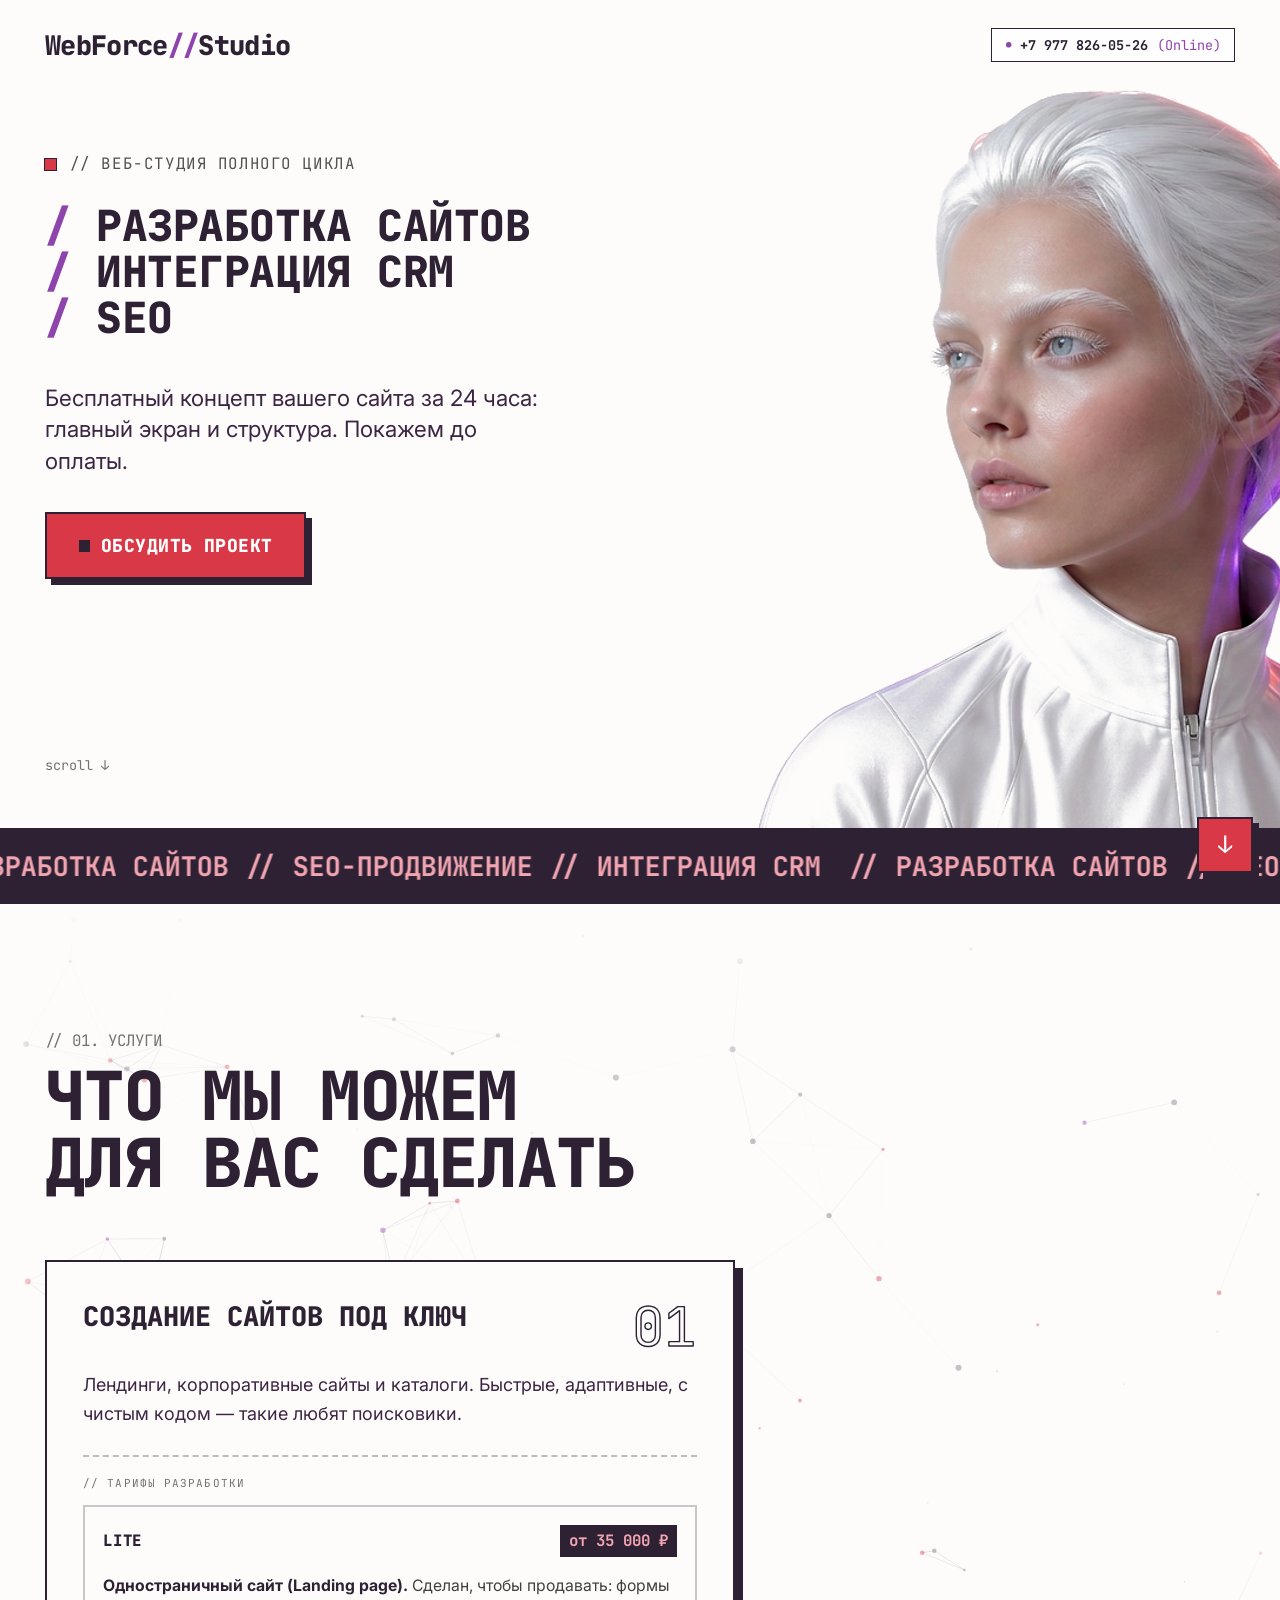
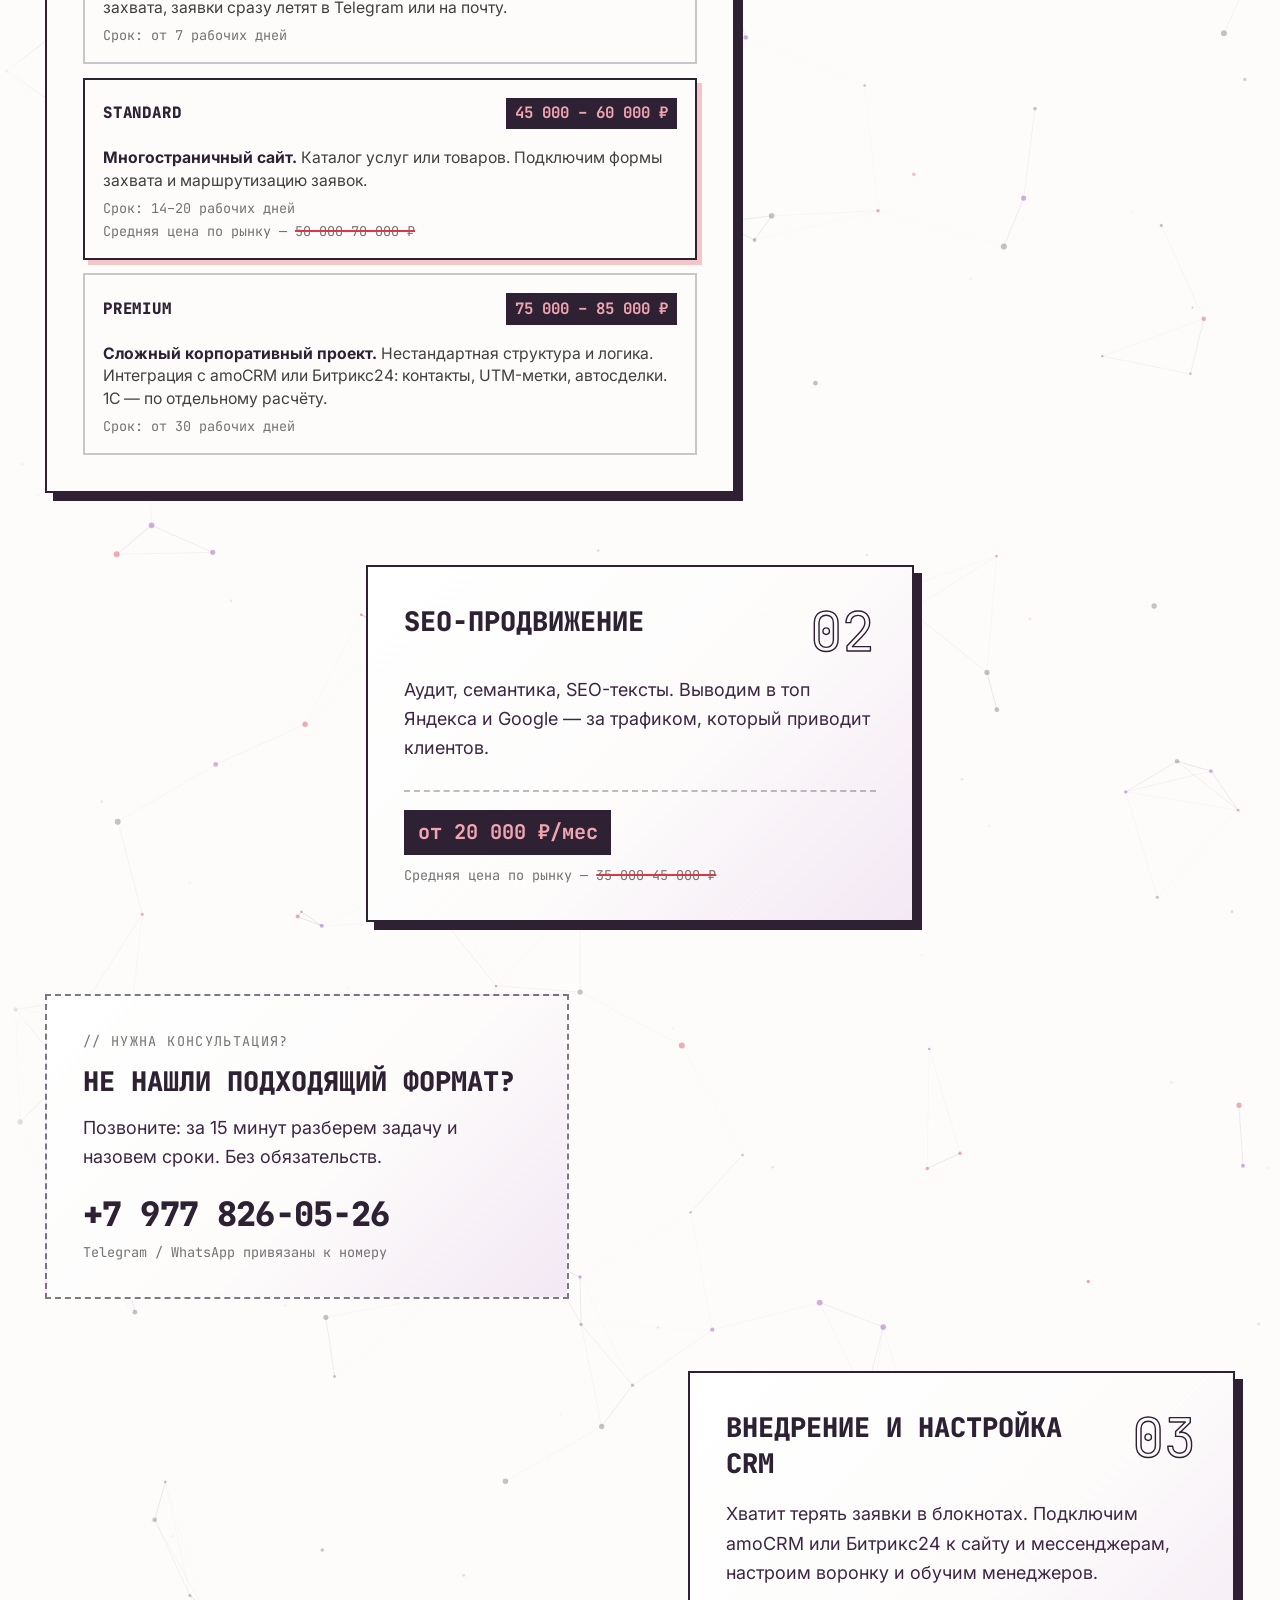
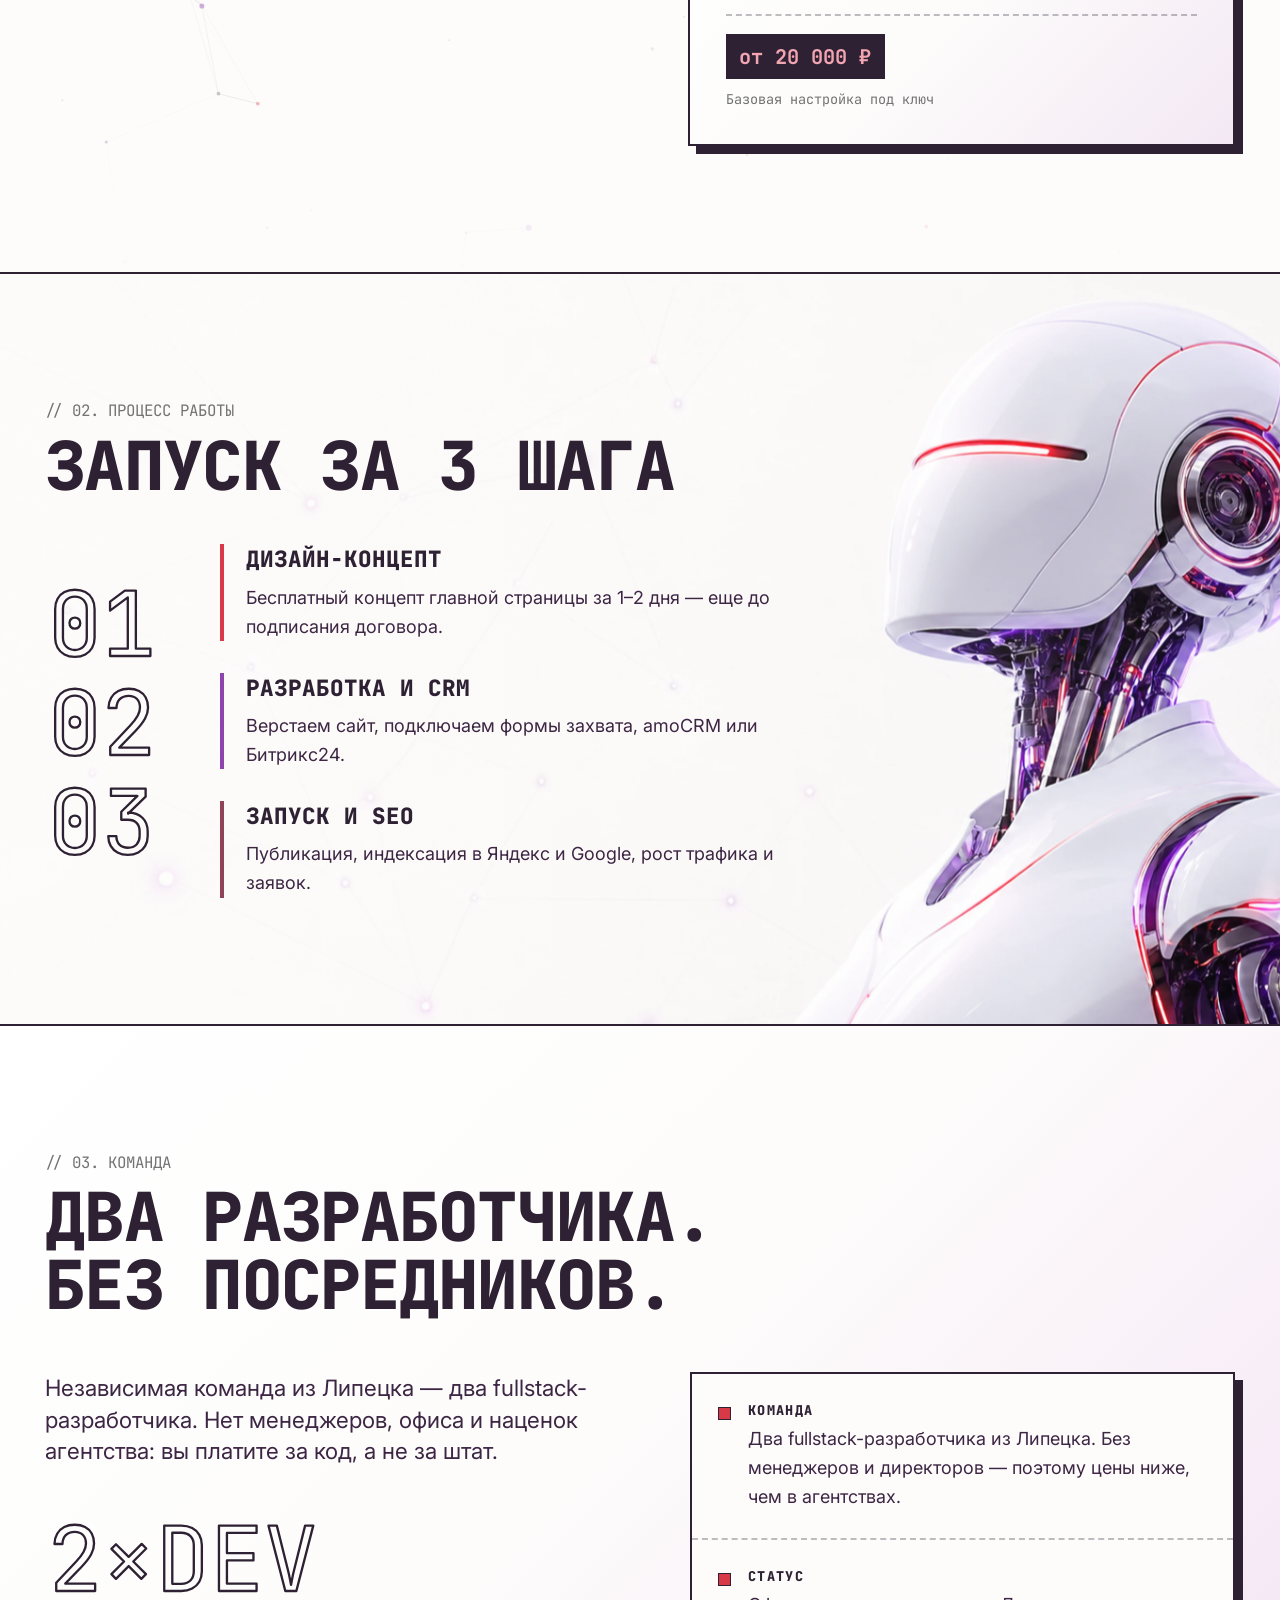
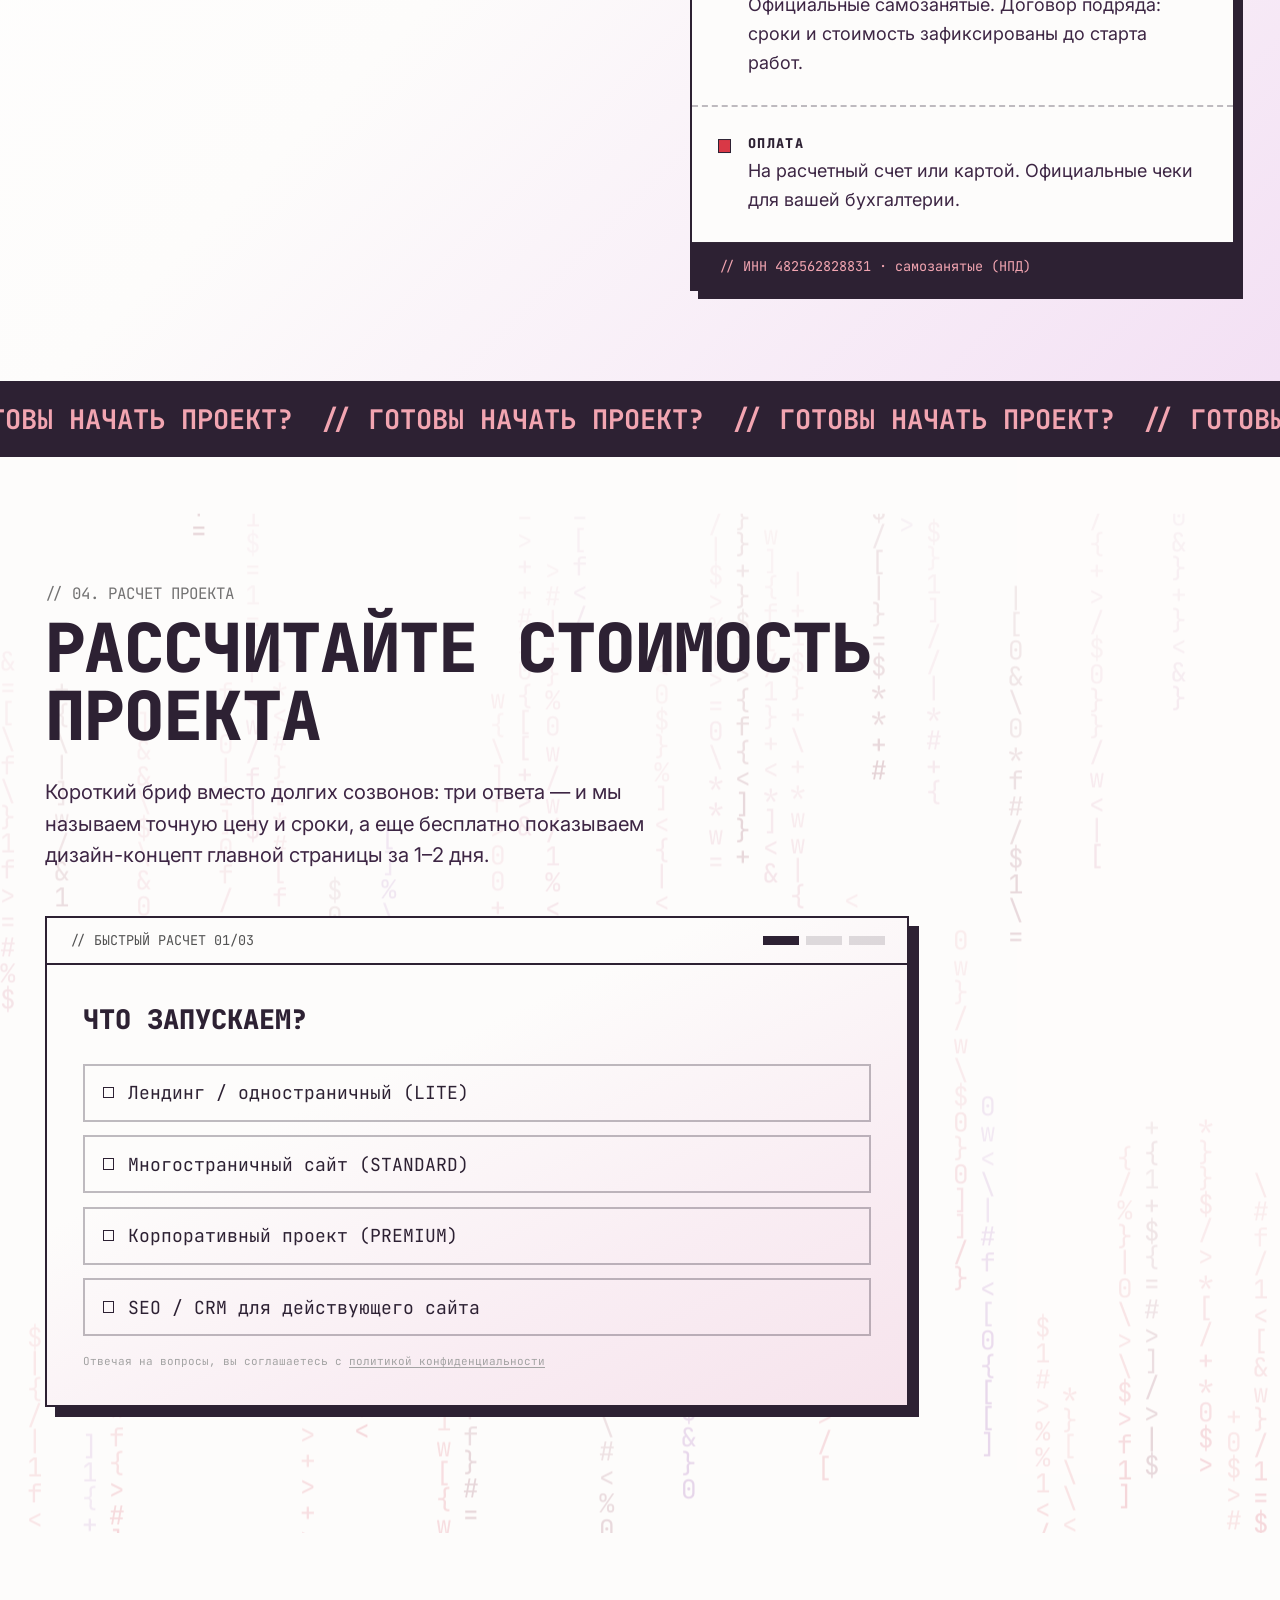
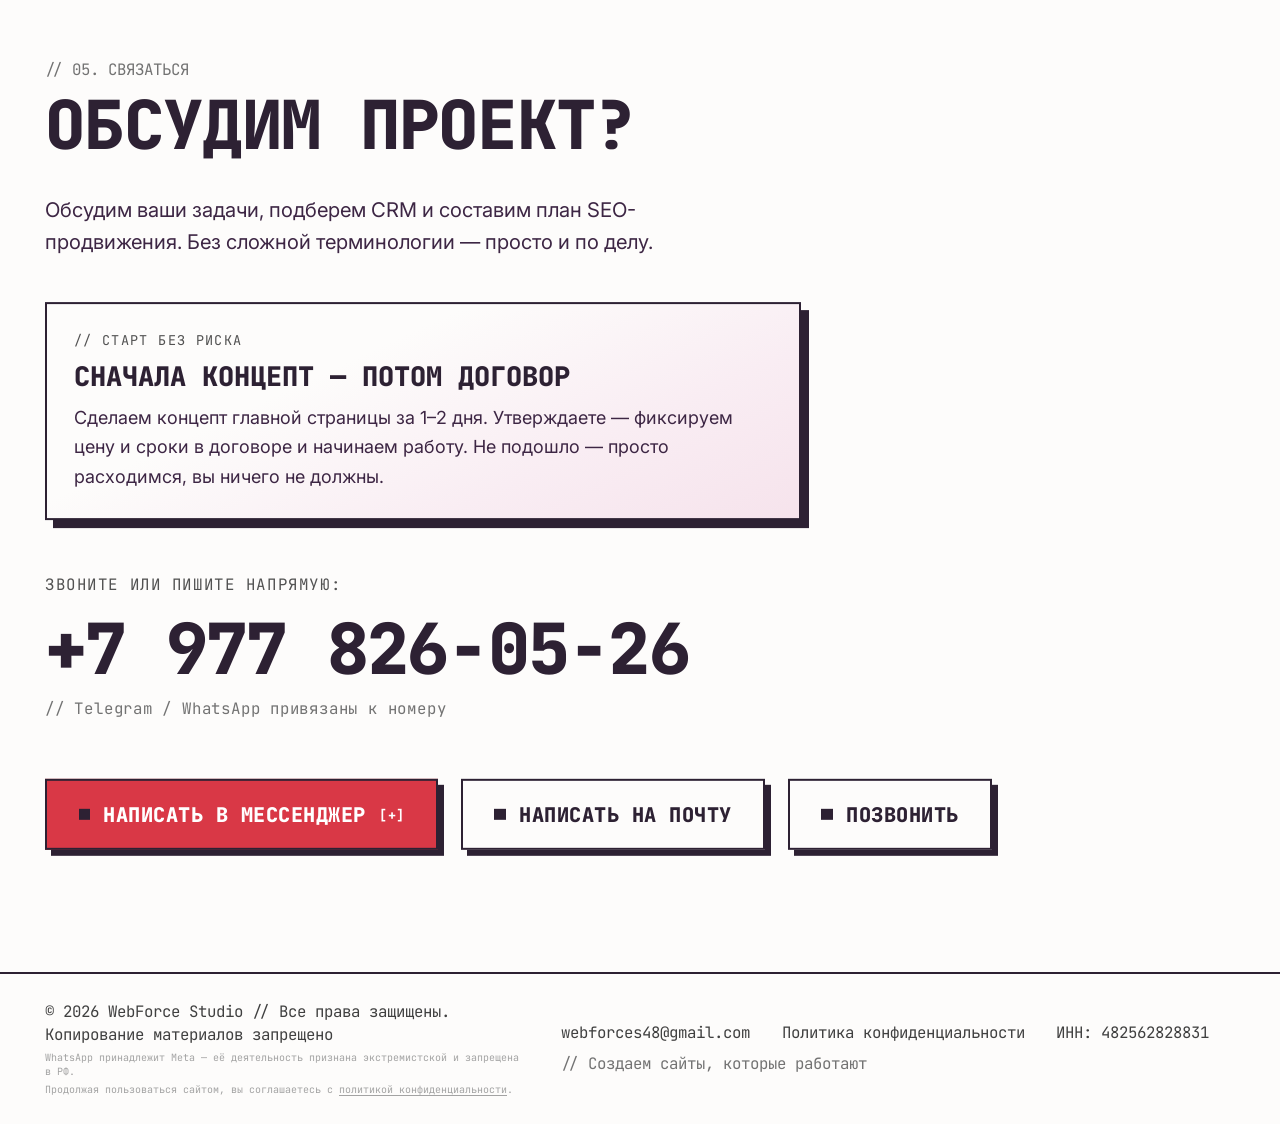
==== commit ec7fca7b: "TG fallback: tg:// → https://t.me/+79778260526 с детектом - Добавлен скрипт wf-tg-fallback во все ht" ====
--- a/index.html
+++ b/index.html
@@ -31,6 +31,50 @@
 @media(prefers-reduced-motion:reduce){.wf-down-btn,.wf-down-btn:hover,.wf-down-btn:active{transition:none;animation:none!important}}
 @keyframes wf-cta-glow{0%,100%{box-shadow:0 0 0 0 rgba(217,56,70,.4),0 0 22px 0 rgba(142,68,173,.22),6px 6px 0 #2D2133}50%{box-shadow:0 0 0 6px rgba(217,56,70,0),0 0 30px 6px rgba(142,68,173,.32),6px 6px 0 #2D2133}}
 </style>
+
+<script id="wf-tg-fallback">
+(function(){
+  var FALLBACK="https://t.me/+79778260526";
+  var TG_HREF="tg://resolve?phone=79778260526";
+  document.addEventListener("click",function(e){
+    var a=e.target&&e.target.closest?e.target.closest('a[href^="tg://"]'):null;
+    if(!a) return;
+    var href=a.getAttribute("href")||"";
+    if(href.indexOf("79778260526")===-1) return;
+    // Fire goals already handled by WF_YM_ID script (registered earlier in capture)
+    var isMobile=/Android|iPhone|iPad|iPod/i.test(navigator.userAgent);
+    // Prevent default tg:// navigation to handle fallback ourselves
+    e.preventDefault();
+    var fallbackTimer=null;
+    function doFallback(){
+      if(document.visibilityState==="hidden") return;
+      try{window.open(FALLBACK,"_blank","noopener");}catch(err){window.location.href=FALLBACK;}
+    }
+    // Try open tg://
+    try{
+      // Use iframe for desktop to avoid page unload, location for mobile
+      if(!isMobile){
+        var ifr=document.createElement("iframe");
+        ifr.style.display="none";
+        ifr.src=href;
+        document.body.appendChild(ifr);
+        setTimeout(function(){try{document.body.removeChild(ifr);}catch(e){}},2000);
+      }else{
+        window.location.href=href;
+      }
+    }catch(err){}
+    fallbackTimer=setTimeout(doFallback,isMobile?1200:700);
+    var onVis=function(){
+      if(document.visibilityState==="hidden"){
+        clearTimeout(fallbackTimer);
+        document.removeEventListener("visibilitychange",onVis);
+      }
+    };
+    document.addEventListener("visibilitychange",onVis);
+    setTimeout(function(){clearTimeout(fallbackTimer);document.removeEventListener("visibilitychange",onVis);},3500);
+  },true);
+})();
+</script>
 </head><body class="bg-paper font-sans text-ink antialiased"><div hidden=""><!--$--><!--/$--></div><main id="top" class="relative overflow-x-clip"><section id="hero" class="relative flex min-h-[100svh] flex-col overflow-hidden md:min-h-[92svh]"><div aria-hidden="true" class="wf-hero-art pointer-events-none absolute inset-y-0 right-0 z-0 hidden w-[64%] md:block"><img src="images/hero-girl.png?v=12" alt="" class="h-full w-full object-cover object-[62%_top]"/></div><img aria-hidden="true" src="images/hero-girl-mob.webp?v=9" srcset="images/hero-girl-mob.webp?v=9 1x, images/hero-girl-mob@2x.webp?v=9 2x" alt="" class="wf-hero-girl pointer-events-none absolute inset-0 z-[5] h-full w-full object-cover object-[12%_top] md:hidden"/><div aria-hidden="true" class="pointer-events-none absolute inset-0 z-[6] md:hidden" style="background:linear-gradient(to top, rgba(253,252,251,0.96) 16%, rgba(253,252,251,0.82) 26%, rgba(253,252,251,0) 44%), linear-gradient(100deg, rgba(253,252,251,0.88) 0%, rgba(253,252,251,0.52) 36%, rgba(253,252,251,0) 58%)"></div><header class="relative z-20 flex items-center justify-between px-5 pt-6 font-mono text-sm md:px-10"><a href="#top" class="text-lg font-extrabold tracking-tight md:text-2xl">WebForce<span class="text-success">//</span>Studio</a><a href="tel:+79778260526" class="hidden items-center gap-2 border border-ink bg-white/70 px-3 py-1.5 font-mono text-xs transition-colors hover:bg-neon/25 sm:flex" aria-label="Позвонить"><span aria-hidden="true" class="wf-dot text-[9px] leading-none text-success">●</span><span class="font-bold">+7 977 826-05-26</span><span class="text-success">(Online)</span></a></header><div class="relative z-10 flex flex-1 flex-col justify-between px-5 md:max-w-[52%] md:justify-start md:px-10 xl:max-w-[46%]"><div class="pt-6 md:pt-20"><p class="mb-4 hidden items-center gap-3 whitespace-nowrap font-mono text-[11px] tracking-widest text-neutral-600 md:mb-6 md:flex md:text-sm"><span class="inline-block h-2.5 w-2.5 shrink-0 bg-neon ring-1 ring-ink"></span>// ВЕБ-СТУДИЯ ПОЛНОГО ЦИКЛА</p><div class="relative"><h1 class="font-mono font-extrabold uppercase tracking-tight"><span class="block pl-[1.2em] -indent-[1.2em] text-[7.6vw] leading-[1.08] sm:text-[6.8vw] md:text-[3.35vw] md:leading-[1.08]"><span class="text-success">/ </span>Разработка сайтов</span><span class="block pl-[1.2em] -indent-[1.2em] text-[7.6vw] leading-[1.08] sm:text-[6.8vw] md:text-[3.35vw] md:leading-[1.08]"><span class="text-success">/ </span>Интеграция CRM</span><span class="block pl-[1.2em] -indent-[1.2em] text-[7.6vw] leading-[1.08] sm:text-[6.8vw] md:text-[3.35vw] md:leading-[1.08]"><span class="text-success">/ </span>SEO</span></h1></div></div><div class="pb-7 md:pb-10"><p class="max-w-[21rem] text-base font-semibold leading-snug text-ink md:hidden">Бесплатный концепт вашего сайта за 24 часа: главный экран и структура. Покажем до оплаты.</p><p class="mt-7 hidden max-w-xl text-lg leading-relaxed text-plum md:mt-9 md:block md:text-xl">Бесплатный концепт вашего сайта за 24 часа: главный экран и структура. Покажем до оплаты.</p><div id="anchor-cta-hero" class="mt-4 md:mt-10"><a href="#contacts" class="wf-cta inline-flex w-full max-w-[420px] items-center justify-center gap-2.5 whitespace-nowrap border-2 border-ink bg-neon px-5 py-4 font-mono text-sm font-extrabold uppercase tracking-wide text-white shadow-[4px_4px_0_#2D2133] hover:bg-hover active:translate-x-[2px] active:translate-y-[2px] active:shadow-[3px_3px_0_#2D2133] md:w-auto md:justify-start md:-translate-y-2 md:px-7 md:py-4 md:text-base md:shadow-[6px_6px_0_#2D2133]"><span aria-hidden="true" class="inline-block h-2.5 w-2.5 bg-ink"></span>Обсудить проект</a></div></div></div><p aria-hidden="true" class="wf-scroll absolute bottom-12 left-10 z-10 hidden font-mono text-xs text-neutral-500 md:block">scroll ↓</p></section><div class="overflow-hidden border-y-2 border-ink bg-ink py-3 md:py-4"><div class="flex w-max whitespace-nowrap font-mono text-lg font-bold text-rose will-change-transform md:text-2xl"><div aria-hidden="false" class="flex shrink-0"><span class="px-3">// РАЗРАБОТКА САЙТОВ // SEO-ПРОДВИЖЕНИЕ // ИНТЕГРАЦИЯ CRM</span><span class="px-3">// РАЗРАБОТКА САЙТОВ // SEO-ПРОДВИЖЕНИЕ // ИНТЕГРАЦИЯ CRM</span><span class="px-3">// РАЗРАБОТКА САЙТОВ // SEO-ПРОДВИЖЕНИЕ // ИНТЕГРАЦИЯ CRM</span><span class="px-3">// РАЗРАБОТКА САЙТОВ // SEO-ПРОДВИЖЕНИЕ // ИНТЕГРАЦИЯ CRM</span><span class="px-3">// РАЗРАБОТКА САЙТОВ // SEO-ПРОДВИЖЕНИЕ // ИНТЕГРАЦИЯ CRM</span><span class="px-3">// РАЗРАБОТКА САЙТОВ // SEO-ПРОДВИЖЕНИЕ // ИНТЕГРАЦИЯ CRM</span></div><div aria-hidden="true" class="flex shrink-0"><span class="px-3">// РАЗРАБОТКА САЙТОВ // SEO-ПРОДВИЖЕНИЕ // ИНТЕГРАЦИЯ CRM</span><span class="px-3">// РАЗРАБОТКА САЙТОВ // SEO-ПРОДВИЖЕНИЕ // ИНТЕГРАЦИЯ CRM</span><span class="px-3">// РАЗРАБОТКА САЙТОВ // SEO-ПРОДВИЖЕНИЕ // ИНТЕГРАЦИЯ CRM</span><span class="px-3">// РАЗРАБОТКА САЙТОВ // SEO-ПРОДВИЖЕНИЕ // ИНТЕГРАЦИЯ CRM</span><span class="px-3">// РАЗРАБОТКА САЙТОВ // SEO-ПРОДВИЖЕНИЕ // ИНТЕГРАЦИЯ CRM</span><span class="px-3">// РАЗРАБОТКА САЙТОВ // SEO-ПРОДВИЖЕНИЕ // ИНТЕГРАЦИЯ CRM</span></div></div></div><section id="services" class="relative px-5 py-14 md:px-10 md:py-28"><canvas aria-hidden="true" class="wf-nodenet pointer-events-none absolute inset-0 z-0 h-full w-full"></canvas><div class="relative z-10" style="opacity:0;transform:translateY(30px)"><p class="font-mono text-sm text-neutral-500">// 01. УСЛУГИ</p><h2 class="mt-2 font-mono text-[27px] font-extrabold uppercase leading-[1.08] tracking-tight md:text-6xl">Что мы можем<br/>для вас сделать</h2></div><div class="relative mt-10 md:mt-14"><div class="relative z-10 flex flex-col gap-10 md:gap-16"><div class="md:w-[58%] md:mr-auto" style="opacity:0;transform:translateY(30px)"><article class="bg-paper group relative border-2 border-ink p-6 shadow-[5px_5px_0_#2D2133] md:shadow-[8px_8px_0_#2D2133] transition-transform duration-300 hover:scale-[1.02] md:p-8"><div class="flex items-start justify-between gap-4"><h3 class="font-mono text-xl font-extrabold uppercase leading-tight md:text-2xl">Создание сайтов под ключ</h3><svg viewBox="0 0 120 96" preserveAspectRatio="xMinYMid meet" class="font-mono h-9 w-auto shrink-0 md:h-12" aria-hidden="true" focusable="false"><text x="3" y="85" font-size="96" font-weight="400" fill="none" stroke="#2D2133" stroke-width="2.5" stroke-linejoin="round">01</text></svg></div><p class="mt-4 leading-relaxed text-plum">Лендинги, корпоративные сайты и каталоги. Быстрые, адаптивные, с чистым кодом — такие любят поисковики.</p><div class="mt-6 border-t-2 border-dashed border-ink/30 pt-4 font-mono"><p class="mb-3 text-[11px] tracking-widest text-neutral-500">// ТАРИФЫ РАЗРАБОТКИ</p><div class="flex flex-col gap-3"><div class="wf-sheen border-2 transition-colors duration-300 hover:border-ink border-ink/25"><button type="button" aria-expanded="false" class="flex w-full cursor-pointer flex-nowrap items-center gap-x-2 px-3 py-2.5 text-left md:cursor-default md:justify-between md:gap-x-2.5 md:p-4"><span class="flex items-center gap-2 font-mono text-sm font-extrabold tracking-wider">LITE</span><span id="anchor-price" class="ml-auto whitespace-nowrap bg-ink px-1.5 py-1 font-mono text-[10.5px] font-bold text-rose md:px-2 md:text-sm">от 35 000 ₽</span><span aria-hidden="true" class="font-mono text-xl font-bold leading-none text-neon transition-transform duration-300 md:hidden ">+</span></button><div class="hidden px-3 pb-3 md:block md:px-4 md:pb-4"><p class="font-sans text-xs leading-snug text-neutral-700 md:text-sm"><span class="font-bold text-ink">Одностраничный сайт (Landing page)<!-- -->.</span> <!-- -->Сделан, чтобы продавать: формы захвата, заявки сразу летят в Telegram или на почту.</p><p class="mt-1.5 font-mono text-[10px] text-neutral-500 md:text-xs">Срок: от 7 рабочих дней</p><a href="#quiz" class="font-mono text-[11px] font-bold text-neon underline-offset-4 transition-all duration-500 hover:underline md:text-xs pointer-events-none mt-0 block h-0 -translate-y-1 overflow-hidden border-none p-0 opacity-0">Подходит? Точная цена за 3 ответа →</a></div></div><div class="wf-sheen border-2 transition-colors duration-300 hover:border-ink border-ink shadow-[5px_5px_0_rgba(217,56,70,0.28)]"><button type="button" aria-expanded="false" class="flex w-full cursor-pointer flex-nowrap items-center gap-x-2 px-3 py-2.5 text-left md:cursor-default md:justify-between md:gap-x-2.5 md:p-4"><span class="flex items-center gap-2 font-mono text-sm font-extrabold tracking-wider">STANDARD</span><span class="ml-auto whitespace-nowrap bg-ink px-1.5 py-1 font-mono text-[10.5px] font-bold text-rose md:px-2 md:text-sm">45 000 – 60 000 ₽</span><span aria-hidden="true" class="font-mono text-xl font-bold leading-none text-neon transition-transform duration-300 md:hidden ">+</span></button><div class="hidden px-3 pb-3 md:block md:px-4 md:pb-4"><p class="font-sans text-xs leading-snug text-neutral-700 md:text-sm"><span class="font-bold text-ink">Многостраничный сайт<!-- -->.</span> <!-- -->Каталог услуг или товаров. Подключим формы захвата и маршрутизацию заявок.</p><p class="mt-1.5 font-mono text-[10px] text-neutral-500 md:text-xs">Срок: 14–20 рабочих дней</p><p class="mt-1 font-mono text-[10px] text-neutral-500 md:text-xs">Средняя цена по рынку<!-- --> — <span class="line-through decoration-[#D93846] decoration-2">50 000–70 000 ₽</span></p><a href="#quiz" class="font-mono text-[11px] font-bold text-neon underline-offset-4 transition-all duration-500 hover:underline md:text-xs pointer-events-none mt-0 block h-0 -translate-y-1 overflow-hidden border-none p-0 opacity-0">Подходит? Точная цена за 3 ответа →</a></div></div><div class="wf-sheen border-2 transition-colors duration-300 hover:border-ink border-ink/25"><button type="button" aria-expanded="false" class="flex w-full cursor-pointer flex-nowrap items-center gap-x-2 px-3 py-2.5 text-left md:cursor-default md:justify-between md:gap-x-2.5 md:p-4"><span class="flex items-center gap-2 font-mono text-sm font-extrabold tracking-wider">PREMIUM</span><span class="ml-auto whitespace-nowrap bg-ink px-1.5 py-1 font-mono text-[10.5px] font-bold text-rose md:px-2 md:text-sm">75 000 – 85 000 ₽</span><span aria-hidden="true" class="font-mono text-xl font-bold leading-none text-neon transition-transform duration-300 md:hidden ">+</span></button><div class="hidden px-3 pb-3 md:block md:px-4 md:pb-4"><p class="font-sans text-xs leading-snug text-neutral-700 md:text-sm"><span class="font-bold text-ink">Сложный корпоративный проект<!-- -->.</span> <!-- -->Нестандартная структура и логика. Интеграция с amoCRM или Битрикс24: контакты, UTM-метки, автосделки. 1С — по отдельному расчёту.</p><p class="mt-1.5 font-mono text-[10px] text-neutral-500 md:text-xs">Срок: от 30 рабочих дней</p><a href="#quiz" class="font-mono text-[11px] font-bold text-neon underline-offset-4 transition-all duration-500 hover:underline md:text-xs pointer-events-none mt-0 block h-0 -translate-y-1 overflow-hidden border-none p-0 opacity-0">Подходит? Точная цена за 3 ответа →</a></div></div></div></div></article></div><div class="md:w-[46%] md:mx-auto" style="opacity:0;transform:translateY(30px)"><article class="wf-net group relative border-2 border-ink p-6 shadow-[5px_5px_0_#2D2133] md:shadow-[8px_8px_0_#2D2133] transition-transform duration-300 hover:scale-[1.02] md:p-8"><div class="flex items-start justify-between gap-4"><h3 class="font-mono text-xl font-extrabold uppercase leading-tight md:text-2xl">SEO-продвижение</h3><svg viewBox="0 0 120 96" preserveAspectRatio="xMinYMid meet" class="font-mono h-9 w-auto shrink-0 md:h-12" aria-hidden="true" focusable="false"><text x="3" y="85" font-size="96" font-weight="400" fill="none" stroke="#2D2133" stroke-width="2.5" stroke-linejoin="round">02</text></svg></div><p class="mt-4 leading-relaxed text-plum">Аудит, семантика, SEO-тексты. Выводим в топ Яндекса и Google — за трафиком, который приводит клиентов.</p><div class="mt-6 border-t-2 border-dashed border-ink/30 pt-4 font-mono"><span class="inline-block bg-ink px-3 py-1.5 text-base font-bold text-rose md:text-lg">от 20 000 ₽/мес</span><p class="mt-2.5 md:whitespace-nowrap text-[11px] text-neutral-500 md:text-xs">Средняя цена по рынку<!-- --> — <span class="line-through decoration-[#D93846] decoration-2">35 000–45 000 ₽</span></p></div></article></div><div class="md:mr-auto md:w-[44%]" style="opacity:0;transform:translateY(30px)"><aside id="anchor-consult" class="wf-net relative border-2 border-dashed border-ink/60 p-6 transition-transform duration-300 hover:scale-[1.02] md:p-8"><p class="font-mono text-xs tracking-widest text-neutral-500">// НУЖНА КОНСУЛЬТАЦИЯ?</p><h3 class="mt-3 font-mono text-xl font-extrabold uppercase leading-tight md:text-2xl">Не нашли подходящий формат?</h3><p class="mt-3 leading-relaxed text-plum">Позвоните: за 15 минут разберем задачу и назовем сроки. Без обязательств.</p><a href="tel:+79778260526" class="mt-5 inline-block font-mono text-2xl font-extrabold tracking-tight transition-colors hover:text-neon md:text-3xl">+7 977 826-05-26</a><p class="mt-2 font-mono text-xs text-neutral-500">Telegram / WhatsApp привязаны к номеру</p></aside></div><div class="md:w-[46%] md:ml-auto" style="opacity:0;transform:translateY(30px)"><article class="wf-net group relative border-2 border-ink p-6 shadow-[5px_5px_0_#2D2133] md:shadow-[8px_8px_0_#2D2133] transition-transform duration-300 hover:scale-[1.02] md:p-8"><div class="flex items-start justify-between gap-4"><h3 class="font-mono text-xl font-extrabold uppercase leading-tight md:text-2xl">Внедрение и настройка CRM</h3><svg viewBox="0 0 120 96" preserveAspectRatio="xMinYMid meet" class="font-mono h-9 w-auto shrink-0 md:h-12" aria-hidden="true" focusable="false"><text x="3" y="85" font-size="96" font-weight="400" fill="none" stroke="#2D2133" stroke-width="2.5" stroke-linejoin="round">03</text></svg></div><p class="mt-4 leading-relaxed text-plum">Хватит терять заявки в блокнотах. Подключим amoCRM или Битрикс24 к сайту и мессенджерам, настроим воронку и обучим менеджеров.</p><div class="mt-6 border-t-2 border-dashed border-ink/30 pt-4 font-mono"><span class="inline-block bg-ink px-3 py-1.5 text-base font-bold text-rose md:text-lg">от 20 000 ₽</span><p class="mt-2.5 md:whitespace-nowrap text-[11px] text-neutral-500 md:text-xs">Базовая настройка под ключ</p></div></article></div></div></div></section><section id="process" class="relative overflow-hidden border-y-2 border-ink px-5 pb-[112vw] pt-12 md:px-10 md:py-28"><div aria-hidden="true" class="wf-p-bg pointer-events-none absolute inset-0 z-0 hidden md:block"><img src="images/process-bg.webp?v=5" alt="" class="h-full w-full object-cover opacity-50 object-[80%_0%] md:opacity-40 md:object-[95%_0%] xl:opacity-100 xl:object-[50%_0%]"/><div class="absolute inset-0 bg-gradient-to-r from-paper/95 via-paper/80 to-paper/60 md:from-paper/95 md:via-paper/85 md:via-55% md:to-paper/45 xl:from-paper/70 xl:via-paper/15 xl:to-transparent"></div></div><div aria-hidden="true" class="pointer-events-none absolute inset-0 z-0 md:hidden"><img src="images/process-bg-mob.webp?v=6" alt="" class="wf-mbg h-full w-full object-cover object-center"/><div class="absolute inset-x-0 top-0 h-[52%] bg-gradient-to-b from-paper/45 via-paper/20 to-transparent"></div></div><img aria-hidden="true" src="images/process-android.webp" alt="" class="wf-android pointer-events-none absolute bottom-0 z-[5] w-[92vw] md:hidden"/><div class="relative z-10"><div class="" style="opacity:0;transform:translateY(30px)"><p class="font-mono text-sm text-neutral-500">// 02. ПРОЦЕСС РАБОТЫ</p><h2 class="mt-2 font-mono text-[27px] font-extrabold uppercase leading-[1.08] tracking-tight md:text-6xl">Запуск за 3 шага</h2></div><div class="mt-10 grid items-center gap-10 md:grid-cols-[auto_minmax(0,480px)] md:justify-start md:gap-14 xl:grid-cols-[auto_minmax(0,600px)]"><div aria-hidden="true" class="hidden select-none items-end gap-5 font-mono md:flex md:flex-col md:items-start md:gap-2"><svg viewBox="0 0 120 96" preserveAspectRatio="xMinYMid meet" class="font-mono h-[20vw] w-auto md:h-[7vw]" aria-hidden="true" focusable="false"><text x="3" y="85" font-size="96" font-weight="400" fill="none" stroke="#2D2133" stroke-width="2.5" stroke-linejoin="round">01</text></svg><svg viewBox="0 0 120 96" preserveAspectRatio="xMinYMid meet" class="font-mono h-[20vw] w-auto md:h-[7vw]" aria-hidden="true" focusable="false"><text x="3" y="85" font-size="96" font-weight="400" fill="none" stroke="#2D2133" stroke-width="2.5" stroke-linejoin="round">02</text></svg><svg viewBox="0 0 120 96" preserveAspectRatio="xMinYMid meet" class="font-mono h-[20vw] w-auto md:h-[7vw]" aria-hidden="true" focusable="false"><text x="3" y="85" font-size="96" font-weight="400" fill="none" stroke="#2D2133" stroke-width="2.5" stroke-linejoin="round">03</text></svg></div><div class="" style="opacity:0;transform:translateY(30px)"><ol class="flex flex-col gap-7"><li class="flex items-start gap-4 md:block md:border-l-4 md:border-neon md:pl-5"><svg viewBox="0 0 120 96" preserveAspectRatio="xMinYMid meet" class="font-mono mt-1 h-11 w-auto shrink-0 md:hidden" aria-hidden="true" focusable="false"><text x="3" y="85" font-size="96" font-weight="400" fill="none" stroke="#D93846" stroke-width="2.5" stroke-linejoin="round">01</text></svg><div class="min-w-0 flex-1 border-l-4 border-neon pl-4 md:border-0 md:pl-0"><p class="font-mono text-lg font-extrabold uppercase md:text-xl">Дизайн-концепт</p><p class="mt-1.5 leading-relaxed text-plum">Бесплатный концепт главной страницы за 1–2 дня — еще до подписания договора.</p></div></li><li class="flex items-start gap-4 md:block md:border-l-4 md:border-acc2 md:pl-5"><svg viewBox="0 0 120 96" preserveAspectRatio="xMinYMid meet" class="font-mono mt-1 h-11 w-auto shrink-0 md:hidden" aria-hidden="true" focusable="false"><text x="3" y="85" font-size="96" font-weight="400" fill="none" stroke="#8E44AD" stroke-width="2.5" stroke-linejoin="round">02</text></svg><div class="min-w-0 flex-1 border-l-4 border-acc2 pl-4 md:border-0 md:pl-0"><p class="font-mono text-lg font-extrabold uppercase md:text-xl">Разработка и CRM</p><p class="mt-1.5 leading-relaxed text-plum">Верстаем сайт, подключаем формы захвата, amoCRM или Битрикс24.</p></div></li><li class="flex items-start gap-4 md:block md:border-l-4 md:border-acc1 md:pl-5"><svg viewBox="0 0 120 96" preserveAspectRatio="xMinYMid meet" class="font-mono mt-1 h-11 w-auto shrink-0 md:hidden" aria-hidden="true" focusable="false"><text x="3" y="85" font-size="96" font-weight="400" fill="none" stroke="#8E4456" stroke-width="2.5" stroke-linejoin="round">03</text></svg><div class="min-w-0 flex-1 border-l-4 border-acc1 pl-4 md:border-0 md:pl-0"><p class="font-mono text-lg font-extrabold uppercase md:text-xl">Запуск и SEO</p><p class="mt-1.5 leading-relaxed text-plum">Публикация, индексация в Яндекс и Google, рост трафика и заявок.</p></div></li></ol></div></div></div></section><section id="team" class="bg-[linear-gradient(135deg,#FFFFFF_0%,#FDFCFB_45%,#F3E0F4_100%)] px-5 py-14 md:px-10 md:pb-20 md:pt-28"><div class="" style="opacity:0;transform:translateY(30px)"><p class="font-mono text-sm text-neutral-500">// 03. КОМАНДА</p><h2 class="mt-2 font-mono text-[27px] font-extrabold uppercase leading-[1.08] tracking-tight md:text-6xl">Два разработчика.<br/>Без посредников.</h2></div><div class="mt-12 grid gap-10 md:grid-cols-[minmax(0,1.1fr)_minmax(0,1fr)] md:items-start"><div class="" style="opacity:0;transform:translateY(30px)"><p class="max-w-lg text-lg leading-relaxed text-plum md:text-xl">Независимая команда из Липецка — два fullstack-разработчика. Нет менеджеров, офиса и наценок агентства: вы платите за код, а не за штат.</p><div aria-hidden="true" class="mt-10 hidden select-none font-mono md:block"><svg viewBox="0 0 300 96" preserveAspectRatio="xMinYMid meet" class="font-mono h-[7vw] w-auto" aria-hidden="true" focusable="false"><text x="3" y="85" font-size="96" font-weight="400" fill="none" stroke="#2D2133" stroke-width="2.5" stroke-linejoin="round">2×DEV</text></svg></div></div><div class="flex flex-col border-2 border-ink bg-paper shadow-[5px_5px_0_#2D2133] md:shadow-[8px_8px_0_#2D2133]"><div class="" style="opacity:0;transform:translateY(30px)"><div class="flex gap-4 p-5 md:p-6 "><span aria-hidden="true" class="mt-1.5 inline-block h-2.5 w-2.5 shrink-0 bg-neon ring-1 ring-ink"></span><div><p class="font-mono text-xs font-extrabold tracking-widest">КОМАНДА</p><p class="mt-1 leading-relaxed text-plum">Два fullstack-разработчика из Липецка. Без менеджеров и директоров — поэтому цены ниже, чем в агентствах.</p></div></div></div><div class="" style="opacity:0;transform:translateY(30px)"><div class="flex gap-4 p-5 md:p-6 border-t-2 border-dashed border-ink/30"><span aria-hidden="true" class="mt-1.5 inline-block h-2.5 w-2.5 shrink-0 bg-neon ring-1 ring-ink"></span><div><p class="font-mono text-xs font-extrabold tracking-widest">СТАТУС</p><p class="mt-1 leading-relaxed text-plum">Официальные самозанятые. Договор подряда: сроки и стоимость зафиксированы до старта работ.</p></div></div></div><div class="" style="opacity:0;transform:translateY(30px)"><div class="flex gap-4 p-5 md:p-6 border-t-2 border-dashed border-ink/30"><span aria-hidden="true" class="mt-1.5 inline-block h-2.5 w-2.5 shrink-0 bg-neon ring-1 ring-ink"></span><div><p class="font-mono text-xs font-extrabold tracking-widest">ОПЛАТА</p><p class="mt-1 leading-relaxed text-plum">На расчетный счет или картой. Официальные чеки для вашей бухгалтерии.</p></div></div></div><div class="" style="opacity:0;transform:translateY(30px)"><div class="wf-select border-t-2 border-ink bg-ink px-5 py-3 font-mono text-xs text-rose md:px-6">// ИНН 482562828831 · самозанятые (НПД)</div></div></div></div></section><div class="overflow-hidden border-y-2 border-ink bg-ink py-3 md:py-4"><div class="flex w-max whitespace-nowrap font-mono text-lg font-bold text-rose will-change-transform md:text-2xl"><div aria-hidden="false" class="flex shrink-0"><span class="px-3">// ГОТОВЫ НАЧАТЬ ПРОЕКТ?</span><span class="px-3">// ГОТОВЫ НАЧАТЬ ПРОЕКТ?</span><span class="px-3">// ГОТОВЫ НАЧАТЬ ПРОЕКТ?</span><span class="px-3">// ГОТОВЫ НАЧАТЬ ПРОЕКТ?</span><span class="px-3">// ГОТОВЫ НАЧАТЬ ПРОЕКТ?</span><span class="px-3">// ГОТОВЫ НАЧАТЬ ПРОЕКТ?</span></div><div aria-hidden="true" class="flex shrink-0"><span class="px-3">// ГОТОВЫ НАЧАТЬ ПРОЕКТ?</span><span class="px-3">// ГОТОВЫ НАЧАТЬ ПРОЕКТ?</span><span class="px-3">// ГОТОВЫ НАЧАТЬ ПРОЕКТ?</span><span class="px-3">// ГОТОВЫ НАЧАТЬ ПРОЕКТ?</span><span class="px-3">// ГОТОВЫ НАЧАТЬ ПРОЕКТ?</span><span class="px-3">// ГОТОВЫ НАЧАТЬ ПРОЕКТ?</span></div></div></div><section id="quiz" class="relative overflow-hidden px-5 py-14 md:px-10 md:py-28"><canvas aria-hidden="true" class="pointer-events-none absolute inset-0 h-full w-full "></canvas><div aria-hidden="true" class="pointer-events-none absolute inset-0 bg-paper/25"></div><div class="relative z-10"><div class="" style="opacity:0;transform:translateY(30px)"><p class="font-mono text-sm text-neutral-500">// 04. РАСЧЕТ ПРОЕКТА</p><h2 class="mt-2 font-mono text-[27px] font-extrabold uppercase leading-[1.08] tracking-tight md:text-6xl">Рассчитайте стоимость<br class="hidden md:block"/> проекта</h2><p class="mt-6 max-w-xl text-base leading-relaxed text-plum md:text-lg">Короткий бриф вместо долгих созвонов: три ответа — и мы называем точную цену и сроки, а еще бесплатно показываем дизайн-концепт главной страницы за 1–2 дня.</p></div><div class="" style="opacity:0;transform:translateY(30px)"><div class="mt-10 max-w-3xl"><div class="wf-sunset relative border-2 border-ink bg-paper shadow-[6px_6px_0_#2D2133] md:shadow-[10px_10px_0_#2D2133]"><input type="text" tabindex="-1" autoComplete="off" aria-hidden="true" class="pointer-events-none absolute -left-[9999px] top-0 h-px w-px opacity-0" name="company_website" value=""/><div class="flex items-center justify-between gap-3 border-b-2 border-ink px-5 py-3 font-mono text-xs text-neutral-600"><span class="whitespace-nowrap">// БЫСТРЫЙ РАСЧЕТ <!-- -->01/03</span><span class="flex shrink-0 gap-1.5" aria-hidden="true"><span class="h-2 w-6 md:w-8 bg-ink"></span><span class="h-2 w-6 md:w-8 bg-ink/15"></span><span class="h-2 w-6 md:w-8 bg-ink/15"></span></span></div><div class="p-5 md:p-8"><p class="font-mono text-xl font-extrabold uppercase md:text-2xl">Что запускаем?</p><div class="mt-6 flex flex-col gap-3"><button type="button" class="wf-hold-soft group flex items-center gap-3 border-2 border-ink/30 px-4 py-3 text-left font-mono text-sm transition-colors hover:border-ink hover:bg-neon/20 md:text-base"><span aria-hidden="true" class="h-2.5 w-2.5 shrink-0 border border-ink group-hover:bg-neon group-active:bg-neon"></span>Лендинг / одностраничный (LITE)</button><button type="button" class="wf-hold-soft group flex items-center gap-3 border-2 border-ink/30 px-4 py-3 text-left font-mono text-sm transition-colors hover:border-ink hover:bg-neon/20 md:text-base"><span aria-hidden="true" class="h-2.5 w-2.5 shrink-0 border border-ink group-hover:bg-neon group-active:bg-neon"></span>Многостраничный сайт (STANDARD)</button><button type="button" class="wf-hold-soft group flex items-center gap-3 border-2 border-ink/30 px-4 py-3 text-left font-mono text-sm transition-colors hover:border-ink hover:bg-neon/20 md:text-base"><span aria-hidden="true" class="h-2.5 w-2.5 shrink-0 border border-ink group-hover:bg-neon group-active:bg-neon"></span>Корпоративный проект (PREMIUM)</button><button type="button" class="wf-hold-soft group flex items-center gap-3 border-2 border-ink/30 px-4 py-3 text-left font-mono text-sm transition-colors hover:border-ink hover:bg-neon/20 md:text-base"><span aria-hidden="true" class="h-2.5 w-2.5 shrink-0 border border-ink group-hover:bg-neon group-active:bg-neon"></span>SEO / CRM для действующего сайта</button></div><p class="mt-4 font-mono text-[10px] leading-snug text-neutral-400 md:text-[11px]">Отвечая на вопросы, вы соглашаетесь с<!-- --> <a href="/policy/" class="underline underline-offset-2">политикой конфиденциальности</a></p></div></div></div></div></div></section><section id="contacts" class="relative px-5 py-14 md:px-10 md:py-28"><div class="" style="opacity:0;transform:translateY(30px)"><p class="font-mono text-sm text-neutral-500">// 05. СВЯЗАТЬСЯ</p><h2 class="mt-2 font-mono text-[27px] font-extrabold uppercase leading-[1.08] tracking-tight md:text-6xl">Обсудим проект?</h2></div><div class="" style="opacity:0;transform:translateY(30px)"><p class="mt-8 max-w-xl text-base leading-relaxed text-plum md:text-lg">Обсудим ваши задачи, подберем CRM и составим план SEO-продвижения. Без сложной терминологии — просто и по делу.</p></div><div class="" style="opacity:0;transform:translateY(30px)"><div class="wf-sunset mt-10 max-w-2xl border-2 border-ink p-5 shadow-[5px_5px_0_#2D2133] md:shadow-[8px_8px_0_#2D2133] md:p-6"><p class="font-mono text-xs tracking-widest text-neutral-600">// СТАРТ БЕЗ РИСКА</p><p class="mt-2 font-mono text-lg font-extrabold uppercase leading-tight md:text-2xl">Сначала концепт — потом договор</p><p class="mt-2 leading-relaxed text-plum">Сделаем концепт главной страницы за 1–2 дня. Утверждаете — фиксируем цену и сроки в договоре и начинаем работу. Не подошло — просто расходимся, вы ничего не должны.</p></div></div><div class="" style="opacity:0;transform:translateY(30px)"><p class="mt-12 font-mono text-sm tracking-widest text-neutral-600">ЗВОНИТЕ ИЛИ ПИШИТЕ НАПРЯМУЮ:</p><a href="tel:+79778260526" class="wf-select mt-4 inline-block font-mono text-[9vw] font-extrabold leading-none tracking-tight transition-colors hover:text-neon md:text-[5.5vw]" aria-label="Позвонить: плюс семь девятьсот семьдесят семь восемьсот двадцать шесть ноль пять двадцать шесть">+7 977 826-05-26</a><p class="mt-3 whitespace-nowrap font-mono text-[11px] tracking-wider text-neutral-500 md:text-sm">// Telegram / WhatsApp привязаны к номеру</p></div><div class="" style="opacity:0;transform:translateY(30px)"><div id="anchor-cta-final" class="mt-12 flex flex-col gap-5 sm:flex-row sm:flex-wrap sm:items-start"><div class="w-full sm:w-auto"><button type="button" aria-expanded="false" class="wf-cta inline-flex w-full items-center justify-center gap-3 border-2 border-ink bg-neon font-mono font-extrabold uppercase text-white shadow-[6px_6px_0_#2D2133] hover:bg-hover active:translate-x-[2px] active:translate-y-[2px] active:shadow-[3px_3px_0_#2D2133] sm:w-auto px-7 py-4 text-base tracking-wide md:text-lg"><span aria-hidden="true" class="inline-block h-2.5 w-2.5 bg-ink"></span>Написать в мессенджер<span aria-hidden="true" class="text-xs font-bold">[+]</span></button></div><a href="mailto:webforces48@gmail.com?subject=%D0%97%D0%B0%D1%8F%D0%B2%D0%BA%D0%B0%20%D1%81%20%D1%81%D0%B0%D0%B9%D1%82%D0%B0%20WebForce&amp;body=%D0%97%D0%B4%D1%80%D0%B0%D0%B2%D1%81%D1%82%D0%B2%D1%83%D0%B9%D1%82%D0%B5!%20%D0%A5%D0%BE%D1%87%D1%83%20%D0%BE%D0%B1%D1%81%D1%83%D0%B4%D0%B8%D1%82%D1%8C%20%D0%BF%D1%80%D0%BE%D0%B5%D0%BA%D1%82.%0A%0A%D0%97%D0%B0%D0%B4%D0%B0%D1%87%D0%B0%3A%20%0A%D0%91%D1%8E%D0%B4%D0%B6%D0%B5%D1%82%3A%20%0A%D0%A1%D1%80%D0%BE%D0%BA%D0%B8%3A%20%0A%D0%A2%D0%B5%D0%BB%D0%B5%D1%84%D0%BE%D0%BD%20%D0%B4%D0%BB%D1%8F%20%D1%81%D0%B2%D1%8F%D0%B7%D0%B8%3A%20" class="inline-flex items-center justify-center gap-3 border-2 border-ink bg-paper px-7 py-4 font-mono text-base font-extrabold uppercase tracking-wide text-ink shadow-[6px_6px_0_#2D2133] transition-all hover:-translate-y-0.5 hover:bg-hover hover:text-white active:translate-x-[2px] active:translate-y-[2px] active:shadow-[3px_3px_0_#2D2133] md:text-lg"><span aria-hidden="true" class="inline-block h-2.5 w-2.5 bg-current"></span>Написать на почту</a><a href="tel:+79778260526" class="inline-flex items-center justify-center gap-3 border-2 border-ink bg-paper px-7 py-4 font-mono text-base font-extrabold uppercase tracking-wide text-ink shadow-[6px_6px_0_#2D2133] transition-all hover:-translate-y-0.5 hover:bg-hover hover:text-white active:translate-x-[2px] active:translate-y-[2px] active:shadow-[3px_3px_0_#2D2133] md:text-lg"><span aria-hidden="true" class="inline-block h-2.5 w-2.5 bg-current"></span>Позвонить</a></div></div></section><footer class="flex flex-col justify-between gap-3 border-t-2 border-ink px-5 py-6 font-mono text-xs text-neutral-700 md:flex-row md:items-center md:gap-8 md:px-10 md:text-sm"><span class="md:max-w-[44%]">© 2026 WebForce Studio // Все права защищены. Копирование материалов запрещено<span class="mt-1 block text-[10px] leading-snug text-neutral-400">WhatsApp принадлежит Meta — её деятельность признана экстремистской и запрещена в РФ.</span><span class="mt-1 block text-[10px] leading-snug text-neutral-400">Продолжая пользоваться сайтом, вы соглашаетесь с<!-- --> <a href="/policy/" class="underline underline-offset-2">политикой конфиденциальности</a>.</span></span><div class="flex flex-wrap items-center gap-x-7 gap-y-2"><a href="mailto:webforces48@gmail.com" class="wf-select whitespace-nowrap underline-offset-4 transition-colors hover:text-success hover:underline">webforces48@gmail.com</a><a href="/policy/" class="whitespace-nowrap underline-offset-4 transition-colors hover:text-success hover:underline">Политика конфиденциальности</a><span class="wf-select whitespace-nowrap">ИНН: 482562828831</span><span class="whitespace-nowrap text-neutral-500">// Создаем сайты, которые работают</span></div></footer><button type="button" aria-label="Открыть меню" aria-expanded="false" class="fixed right-4 top-5 z-[70] flex h-9 w-9 flex-col items-center justify-center gap-[4px] border-2 border-ink bg-paper shadow-[2px_2px_0_#2D2133] transition-transform active:translate-x-[1px] active:translate-y-[1px] active:shadow-[1px_1px_0_#2D2133] md:hidden"><span class="block h-[2px] w-4 bg-ink transition-transform duration-300 "></span><span class="block h-[2px] w-4 bg-ink transition-opacity duration-200 "></span><span class="block h-[2px] w-4 bg-ink transition-transform duration-300 "></span></button></main><!--$--><!--/$--><script src="/assets/static/chunks/webpack-4a462cecab786e93.js" id="_R_" async=""></script><script>(self.__next_f=self.__next_f||[]).push([0])</script><script>self.__next_f.push([1,"1:\"$Sreact.fragment\"\n2:I[9766,[],\"\"]\n3:I[8924,[],\"\"]\n13:I[7150,[],\"\"]\n:HL[\"/assets/static/css/f957de272f8a9fce.css\",\"style\"]\n"])</script><script>self.__next_f.push([1,"0:{\"P\":null,\"b\":\"3Br7LsvqBmwtkLk87sQb6\",\"p\":\"\",\"c\":[\"\",\"\"],\"i\":false,\"f\":[[[\"\",{\"children\":[\"__PAGE__\",{}]},\"$undefined\",\"$undefined\",true],[\"\",[\"$\",\"$1\",\"c\",{\"children\":[[[\"$\",\"link\",\"0\",{\"rel\":\"stylesheet\",\"href\":\"/assets/static/css/f957de272f8a9fce.css\",\"precedence\":\"next\",\"crossOrigin\":\"$undefined\",\"nonce\":\"$undefined\"}]],[\"$\",\"html\",null,{\"lang\":\"ru\",\"children\":[[\"$\",\"head\",null,{\"children\":[[\"$\",\"link\",null,{\"rel\":\"preconnect\",\"href\":\"https://fonts.googleapis.com\"}],[\"$\",\"link\",null,{\"rel\":\"preconnect\",\"href\":\"https://fonts.gstatic.com\",\"crossOrigin\":\"anonymous\"}],[\"$\",\"link\",null,{\"href\":\"https://fonts.googleapis.com/css2?family=Inter:wght@400;500;600;700;800;900\u0026family=JetBrains+Mono:wght@400;700;800\u0026display=swap\",\"rel\":\"stylesheet\"}]]}],[\"$\",\"body\",null,{\"className\":\"bg-paper font-sans text-ink antialiased\",\"children\":[\"$\",\"$L2\",null,{\"parallelRouterKey\":\"children\",\"error\":\"$undefined\",\"errorStyles\":\"$undefined\",\"errorScripts\":\"$undefined\",\"template\":[\"$\",\"$L3\",null,{}],\"templateStyles\":\"$undefined\",\"templateScripts\":\"$undefined\",\"notFound\":[[[\"$\",\"title\",null,{\"children\":\"404: This page could not be found.\"}],[\"$\",\"div\",null,{\"style\":{\"fontFamily\":\"system-ui,\\\"Segoe UI\\\",Roboto,Helvetica,Arial,sans-serif,\\\"Apple Color Emoji\\\",\\\"Segoe UI Emoji\\\"\",\"height\":\"100vh\",\"textAlign\":\"center\",\"display\":\"flex\",\"flexDirection\":\"column\",\"alignItems\":\"center\",\"justifyContent\":\"center\"},\"children\":[\"$\",\"div\",null,{\"children\":[[\"$\",\"style\",null,{\"dangerouslySetInnerHTML\":{\"__html\":\"body{color:#000;background:#fff;margin:0}.next-error-h1{border-right:1px solid rgba(0,0,0,.3)}@media (prefers-color-scheme:dark){body{color:#fff;background:#000}.next-error-h1{border-right:1px solid rgba(255,255,255,.3)}}\"}}],[\"$\",\"h1\",null,{\"className\":\"next-error-h1\",\"style\":{\"display\":\"inline-block\",\"margin\":\"0 20px 0 0\",\"padding\":\"0 23px 0 0\",\"fontSize\":24,\"fontWeight\":500,\"verticalAlign\":\"top\",\"lineHeight\":\"49px\"},\"children\":404}],[\"$\",\"div\",null,{\"style\":{\"display\":\"inline-block\"},\"children\":[\"$\",\"h2\",null,{\"style\":{\"fontSize\":14,\"fontWeight\":400,\"lineHeight\":\"49px\",\"margin\":0},\"children\":\"This page could not be found.\"}]}]]}]}]],[]],\"forbidden\":\"$undefined\",\"unauthorized\":\"$undefined\"}]}]]}]]}],{\"children\":[\"__PAGE__\",[\"$\",\"$1\",\"c\",{\"children\":[[\"$\",\"main\",null,{\"id\":\"top\",\"className\":\"relative overflow-x-clip\",\"children\":[[\"$\",\"section\",null,{\"id\":\"hero\",\"className\":\"relative flex min-h-[100svh] flex-col overflow-hidden md:min-h-[92svh]\",\"children\":[[\"$\",\"div\",null,{\"aria-hidden\":\"true\",\"className\":\"wf-hero-art pointer-events-none absolute inset-y-0 right-0 z-0 hidden w-[64%] md:block\",\"children\":[\"$\",\"img\",null,{\"src\":\"images/hero-girl.png?v=12\",\"alt\":\"\",\"className\":\"h-full w-full object-cover object-[62%_top]\"}]}],[\"$\",\"img\",null,{\"aria-hidden\":\"true\",\"src\":\"images/hero-girl-mob.webp?v=9\",\"srcSet\":\"images/hero-girl-mob.webp?v=9 1x, images/hero-girl-mob@2x.webp?v=9 2x\",\"alt\":\"\",\"className\":\"wf-hero-girl pointer-events-none absolute inset-0 z-[5] h-full w-full object-cover object-[12%_top] md:hidden\"}],[\"$\",\"div\",null,{\"aria-hidden\":\"true\",\"className\":\"pointer-events-none absolute inset-0 z-[6] md:hidden\",\"style\":{\"background\":\"linear-gradient(to top, rgba(253,252,251,0.96) 16%, rgba(253,252,251,0.82) 26%, rgba(253,252,251,0) 44%), linear-gradient(100deg, rgba(253,252,251,0.88) 0%, rgba(253,252,251,0.52) 36%, rgba(253,252,251,0) 58%)\"}}],[\"$\",\"header\",null,{\"className\":\"relative z-20 flex items-center justify-between px-5 pt-6 font-mono text-sm md:px-10\",\"children\":[[\"$\",\"a\",null,{\"href\":\"#top\",\"className\":\"text-lg font-extrabold tracking-tight md:text-2xl\",\"children\":[\"WebForce\",[\"$\",\"span\",null,{\"className\":\"text-success\",\"children\":\"//\"}],\"Studio\"]}],[\"$\",\"a\",null,{\"href\":\"tel:+79778260526\",\"className\":\"hidden items-center gap-2 border border-ink bg-white/70 px-3 py-1.5 font-mono text-xs transition-colors hover:bg-neon/25 sm:flex\",\"aria-label\":\"Позвонить\",\"children\":[[\"$\",\"span\",null,{\"aria-hidden\":\"true\",\"className\":\"wf-dot text-[9px] leading-none text-success\",\"children\":\"●\"}],[\"$\",\"span\",null,{\"className\":\"font-bold\",\"children\":\"+7 977 826-05-26\"}],[\"$\",\"span\",null,{\"className\":\"text-success\",\"children\":\"(Online)\"}]]}]]}],[\"$\",\"div\",null,{\"className\":\"relative z-10 flex flex-1 flex-col justify-between px-5 md:max-w-[52%] md:justify-start md:px-10 xl:max-w-[46%]\",\"children\":[[\"$\",\"div\",null,{\"className\":\"pt-6 md:pt-20\",\"children\":[[\"$\",\"p\",null,{\"className\":\"mb-4 hidden items-center gap-3 whitespace-nowrap font-mono text-[11px] tracking-widest text-neutral-600 md:mb-6 md:flex md:text-sm\",\"children\":[\"$L4\",\"// ВЕБ-СТУДИЯ ПОЛНОГО ЦИКЛА\"]}],\"$L5\"]}],\"$L6\"]}],\"$L7\"]}],\"$L8\",\"$L9\",\"$La\",\"$Lb\",\"$Lc\",\"$Ld\",\"$Le\",\"$Lf\",\"$L10\"]}],null,\"$L11\"]}],{},null,false]},null,false],\"$L12\",false]],\"m\":\"$undefined\",\"G\":[\"$13\",[]],\"s\":false,\"S\":true}\n"])</script><script>self.__next_f.push([1,"14:I[7488,[\"391\",\"static/chunks/391-8bb4026522bc59e2.js\",\"974\",\"static/chunks/app/page-ae44b4cd3efa0890.js\"],\"default\"]\n15:I[1993,[\"391\",\"static/chunks/391-8bb4026522bc59e2.js\",\"974\",\"static/chunks/app/page-ae44b4cd3efa0890.js\"],\"default\"]\n16:I[4031,[\"391\",\"static/chunks/391-8bb4026522bc59e2.js\",\"974\",\"static/chunks/app/page-ae44b4cd3efa0890.js\"],\"default\"]\n17:I[1980,[\"391\",\"static/chunks/391-8bb4026522bc59e2.js\",\"974\",\"static/chunks/app/page-ae44b4cd3efa0890.js\"],\"default\"]\n21:I[121,[\"391\",\"static/chunks/391-8bb4026522bc59e2.js\",\"974\",\"static/chunks/app/page-ae44b4cd3efa0890.js\"],\"default\"]\n22:I[2963,[\"391\",\"static/chunks/391-8bb4026522bc59e2.js\",\"974\",\"static/chunks/app/page-ae44b4cd3efa0890.js\"],\"default\"]\n23:I[5252,[\"391\",\"static/chunks/391-8bb4026522bc59e2.js\",\"974\",\"static/chunks/app/page-ae44b4cd3efa0890.js\"],\"default\"]\n25:I[9325,[\"391\",\"static/chunks/391-8bb4026522bc59e2.js\",\"974\",\"static/chunks/app/page-ae44b4cd3efa0890.js\"],\"default\"]\n26:I[4431,[],\"OutletBoundary\"]\n28:I[5278,[],\"AsyncMetadataOutlet\"]\n2a:I[4431,[],\"ViewportBoundary\"]\n2c:I[4431,[],\"MetadataBoundary\"]\n2d:\"$Sreact.suspense\"\n4:[\"$\",\"span\",null,{\"className\":\"inline-block h-2.5 w-2.5 shrink-0 bg-neon ring-1 ring-ink\"}]\n"])</script><script>self.__next_f.push([1,"5:[\"$\",\"div\",null,{\"className\":\"relative\",\"children\":[\"$\",\"h1\",null,{\"className\":\"font-mono font-extrabold uppercase tracking-tight\",\"children\":[[\"$\",\"span\",null,{\"className\":\"block pl-[1.2em] -indent-[1.2em] text-[7.6vw] leading-[1.08] sm:text-[6.8vw] md:text-[3.35vw] md:leading-[1.08]\",\"children\":[[\"$\",\"span\",null,{\"className\":\"text-success\",\"children\":\"/ \"}],\"Разработка сайтов\"]}],[\"$\",\"span\",null,{\"className\":\"block pl-[1.2em] -indent-[1.2em] text-[7.6vw] leading-[1.08] sm:text-[6.8vw] md:text-[3.35vw] md:leading-[1.08]\",\"children\":[[\"$\",\"span\",null,{\"className\":\"text-success\",\"children\":\"/ \"}],\"Интеграция CRM\"]}],[\"$\",\"span\",null,{\"className\":\"block pl-[1.2em] -indent-[1.2em] text-[7.6vw] leading-[1.08] sm:text-[6.8vw] md:text-[3.35vw] md:leading-[1.08]\",\"children\":[[\"$\",\"span\",null,{\"className\":\"text-success\",\"children\":\"/ \"}],\"SEO\"]}]]}]}]\n"])</script><script>self.__next_f.push([1,"6:[\"$\",\"div\",null,{\"className\":\"pb-7 md:pb-10\",\"children\":[[\"$\",\"p\",null,{\"className\":\"max-w-[21rem] text-base font-semibold leading-snug text-ink md:hidden\",\"children\":\"Бесплатный концепт вашего сайта за 24 часа: главный экран и структура. Покажем до оплаты.\"}],[\"$\",\"p\",null,{\"className\":\"mt-7 hidden max-w-xl text-lg leading-relaxed text-plum md:mt-9 md:block md:text-xl\",\"children\":\"Бесплатный концепт вашего сайта за 24 часа: главный экран и структура. Покажем до оплаты.\"}],[\"$\",\"div\",null,{\"id\":\"anchor-cta-hero\",\"className\":\"mt-4 md:mt-10\",\"children\":[\"$\",\"a\",null,{\"href\":\"#contacts\",\"className\":\"wf-cta inline-flex w-full max-w-[420px] items-center justify-center gap-2.5 whitespace-nowrap border-2 border-ink bg-neon px-5 py-4 font-mono text-sm font-extrabold uppercase tracking-wide text-white shadow-[4px_4px_0_#2D2133] hover:bg-hover active:translate-x-[2px] active:translate-y-[2px] active:shadow-[3px_3px_0_#2D2133] md:w-auto md:justify-start md:-translate-y-2 md:px-7 md:py-4 md:text-base md:shadow-[6px_6px_0_#2D2133]\",\"children\":[[\"$\",\"span\",null,{\"aria-hidden\":\"true\",\"className\":\"inline-block h-2.5 w-2.5 bg-ink\"}],\"Обсудить проект\"]}]}]]}]\n"])</script><script>self.__next_f.push([1,"7:[\"$\",\"p\",null,{\"aria-hidden\":\"true\",\"className\":\"wf-scroll absolute bottom-12 left-10 z-10 hidden font-mono text-xs text-neutral-500 md:block\",\"children\":\"scroll ↓\"}]\n8:[\"$\",\"$L14\",null,{\"children\":\"// РАЗРАБОТКА САЙТОВ // SEO-ПРОДВИЖЕНИЕ // ИНТЕГРАЦИЯ CRM\"}]\n"])</script><script>self.__next_f.push([1,"9:[\"$\",\"section\",null,{\"id\":\"services\",\"className\":\"relative px-5 py-14 md:px-10 md:py-28\",\"children\":[[\"$\",\"$L15\",null,{}],[\"$\",\"$L16\",null,{\"className\":\"relative z-10\",\"children\":[[\"$\",\"p\",null,{\"className\":\"font-mono text-sm text-neutral-500\",\"children\":\"// 01. УСЛУГИ\"}],[\"$\",\"h2\",null,{\"className\":\"mt-2 font-mono text-[27px] font-extrabold uppercase leading-[1.08] tracking-tight md:text-6xl\",\"children\":[\"Что мы можем\",[\"$\",\"br\",null,{}],\"для вас сделать\"]}]]}],[\"$\",\"div\",null,{\"className\":\"relative mt-10 md:mt-14\",\"children\":[\"$\",\"div\",null,{\"className\":\"relative z-10 flex flex-col gap-10 md:gap-16\",\"children\":[[[\"$\",\"$L16\",\"01\",{\"delay\":0,\"className\":\"md:w-[58%] md:mr-auto\",\"children\":[\"$\",\"article\",null,{\"className\":\"bg-paper group relative border-2 border-ink p-6 shadow-[5px_5px_0_#2D2133] md:shadow-[8px_8px_0_#2D2133] transition-transform duration-300 hover:scale-[1.02] md:p-8\",\"children\":[[\"$\",\"div\",null,{\"className\":\"flex items-start justify-between gap-4\",\"children\":[[\"$\",\"h3\",null,{\"className\":\"font-mono text-xl font-extrabold uppercase leading-tight md:text-2xl\",\"children\":\"Создание сайтов под ключ\"}],[\"$\",\"svg\",null,{\"viewBox\":\"0 0 120 96\",\"preserveAspectRatio\":\"xMinYMid meet\",\"className\":\"font-mono h-9 w-auto shrink-0 md:h-12\",\"aria-hidden\":\"true\",\"focusable\":\"false\",\"children\":[\"$\",\"text\",null,{\"x\":\"3\",\"y\":\"85\",\"fontSize\":\"96\",\"fontWeight\":\"400\",\"fill\":\"none\",\"stroke\":\"#2D2133\",\"strokeWidth\":\"2.5\",\"strokeLinejoin\":\"round\",\"children\":\"01\"}]}]]}],[\"$\",\"p\",null,{\"className\":\"mt-4 leading-relaxed text-plum\",\"children\":\"Лендинги, корпоративные сайты и каталоги. Быстрые, адаптивные, с чистым кодом — такие любят поисковики.\"}],[\"$\",\"div\",null,{\"className\":\"mt-6 border-t-2 border-dashed border-ink/30 pt-4 font-mono\",\"children\":[[\"$\",\"p\",null,{\"className\":\"mb-3 text-[11px] tracking-widest text-neutral-500\",\"children\":\"// ТАРИФЫ РАЗРАБОТКИ\"}],[\"$\",\"div\",null,{\"className\":\"flex flex-col gap-3\",\"children\":[[\"$\",\"$L17\",\"LITE\",{\"tier\":\"LITE\",\"price\":\"от 35 000 ₽\",\"scope\":\"Одностраничный сайт (Landing page)\",\"feat\":\"Сделан, чтобы продавать: формы захвата, заявки сразу летят в Telegram или на почту.\",\"term\":\"Срок: от 7 рабочих дней\",\"note\":\"$undefined\",\"market\":\"$undefined\",\"hot\":false,\"anchorId\":\"anchor-price\"}],[\"$\",\"$L17\",\"STANDARD\",{\"tier\":\"STANDARD\",\"price\":\"45 000 – 60 000 ₽\",\"scope\":\"Многостраничный сайт\",\"feat\":\"Каталог услуг или товаров. Подключим формы захвата и маршрутизацию заявок.\",\"term\":\"Срок: 14–20 рабочих дней\",\"note\":\"Средняя цена по рынку\",\"market\":\"50 000–70 000 ₽\",\"hot\":true,\"anchorId\":\"$undefined\"}],[\"$\",\"$L17\",\"PREMIUM\",{\"tier\":\"PREMIUM\",\"price\":\"75 000 – 85 000 ₽\",\"scope\":\"Сложный корпоративный проект\",\"feat\":\"Нестандартная структура и логика. Интеграция с amoCRM или Битрикс24: контакты, UTM-метки, автосделки. 1С — по отдельному расчёту.\",\"term\":\"Срок: от 30 рабочих дней\",\"note\":\"$undefined\",\"market\":\"$undefined\",\"hot\":false,\"anchorId\":\"$undefined\"}]]}]]}]]}]}],[\"$\",\"$L16\",\"02\",{\"delay\":0.12,\"className\":\"md:w-[46%] md:mx-auto\",\"children\":[\"$\",\"article\",null,{\"className\":\"wf-net group relative border-2 border-ink p-6 shadow-[5px_5px_0_#2D2133] md:shadow-[8px_8px_0_#2D2133] transition-transform duration-300 hover:scale-[1.02] md:p-8\",\"children\":[[\"$\",\"div\",null,{\"className\":\"flex items-start justify-between gap-4\",\"children\":[[\"$\",\"h3\",null,{\"className\":\"font-mono text-xl font-extrabold uppercase leading-tight md:text-2xl\",\"children\":\"SEO-продвижение\"}],[\"$\",\"svg\",null,{\"viewBox\":\"0 0 120 96\",\"preserveAspectRatio\":\"xMinYMid meet\",\"className\":\"font-mono h-9 w-auto shrink-0 md:h-12\",\"aria-hidden\":\"true\",\"focusable\":\"false\",\"children\":[\"$\",\"text\",null,{\"x\":\"3\",\"y\":\"85\",\"fontSize\":\"96\",\"fontWeight\":\"400\",\"fill\":\"none\",\"stroke\":\"#2D2133\",\"strokeWidth\":\"2.5\",\"strokeLinejoin\":\"round\",\"children\":\"02\"}]}]]}],[\"$\",\"p\",null,{\"className\":\"mt-4 leading-relaxed text-plum\",\"children\":\"Аудит, семантика, SEO-тексты. Выводим в топ Яндекса и Google — за трафиком, который приводит клиентов.\"}],[\"$\",\"div\",null,{\"className\":\"mt-6 border-t-2 border-dashed border-ink/30 pt-4 font-mono\",\"children\":[[\"$\",\"span\",null,{\"className\":\"inline-block bg-ink px-3 py-1.5 text-base font-bold text-rose md:text-lg\",\"children\":\"от 20 000 ₽/мес\"}],\"$L18\"]}]]}]}]],\"$L19\",[\"$L1a\"]]}]}]]}]\n"])</script><script>self.__next_f.push([1,"a:[\"$\",\"section\",null,{\"id\":\"process\",\"className\":\"relative overflow-hidden border-y-2 border-ink px-5 pb-[112vw] pt-12 md:px-10 md:py-28\",\"children\":[[\"$\",\"div\",null,{\"aria-hidden\":\"true\",\"className\":\"wf-p-bg pointer-events-none absolute inset-0 z-0 hidden md:block\",\"children\":[[\"$\",\"img\",null,{\"src\":\"images/process-bg.webp?v=5\",\"alt\":\"\",\"className\":\"h-full w-full object-cover opacity-50 object-[80%_0%] md:opacity-40 md:object-[95%_0%] xl:opacity-100 xl:object-[50%_0%]\"}],[\"$\",\"div\",null,{\"className\":\"absolute inset-0 bg-gradient-to-r from-paper/95 via-paper/80 to-paper/60 md:from-paper/95 md:via-paper/85 md:via-55% md:to-paper/45 xl:from-paper/70 xl:via-paper/15 xl:to-transparent\"}]]}],[\"$\",\"div\",null,{\"aria-hidden\":\"true\",\"className\":\"pointer-events-none absolute inset-0 z-0 md:hidden\",\"children\":[[\"$\",\"img\",null,{\"src\":\"images/process-bg-mob.webp?v=6\",\"alt\":\"\",\"className\":\"wf-mbg h-full w-full object-cover object-center\"}],[\"$\",\"div\",null,{\"className\":\"absolute inset-x-0 top-0 h-[52%] bg-gradient-to-b from-paper/45 via-paper/20 to-transparent\"}]]}],[\"$\",\"img\",null,{\"aria-hidden\":\"true\",\"src\":\"images/process-android.webp\",\"alt\":\"\",\"className\":\"wf-android pointer-events-none absolute bottom-0 z-[5] w-[92vw] md:hidden\"}],[\"$\",\"div\",null,{\"className\":\"relative z-10\",\"children\":[[\"$\",\"$L16\",null,{\"children\":[[\"$\",\"p\",null,{\"className\":\"font-mono text-sm text-neutral-500\",\"children\":\"// 02. ПРОЦЕСС РАБОТЫ\"}],[\"$\",\"h2\",null,{\"className\":\"mt-2 font-mono text-[27px] font-extrabold uppercase leading-[1.08] tracking-tight md:text-6xl\",\"children\":\"Запуск за 3 шага\"}]]}],[\"$\",\"div\",null,{\"className\":\"mt-10 grid items-center gap-10 md:grid-cols-[auto_minmax(0,480px)] md:justify-start md:gap-14 xl:grid-cols-[auto_minmax(0,600px)]\",\"children\":[[\"$\",\"div\",null,{\"aria-hidden\":\"true\",\"className\":\"hidden select-none items-end gap-5 font-mono md:flex md:flex-col md:items-start md:gap-2\",\"children\":[[\"$\",\"svg\",null,{\"viewBox\":\"0 0 120 96\",\"preserveAspectRatio\":\"xMinYMid meet\",\"className\":\"font-mono h-[20vw] w-auto md:h-[7vw]\",\"aria-hidden\":\"true\",\"focusable\":\"false\",\"children\":[\"$\",\"text\",null,{\"x\":\"3\",\"y\":\"85\",\"fontSize\":\"96\",\"fontWeight\":\"400\",\"fill\":\"none\",\"stroke\":\"#2D2133\",\"strokeWidth\":\"2.5\",\"strokeLinejoin\":\"round\",\"children\":\"01\"}]}],[\"$\",\"svg\",null,{\"viewBox\":\"0 0 120 96\",\"preserveAspectRatio\":\"xMinYMid meet\",\"className\":\"font-mono h-[20vw] w-auto md:h-[7vw]\",\"aria-hidden\":\"true\",\"focusable\":\"false\",\"children\":[\"$\",\"text\",null,{\"x\":\"3\",\"y\":\"85\",\"fontSize\":\"96\",\"fontWeight\":\"400\",\"fill\":\"none\",\"stroke\":\"#2D2133\",\"strokeWidth\":\"2.5\",\"strokeLinejoin\":\"round\",\"children\":\"02\"}]}],[\"$\",\"svg\",null,{\"viewBox\":\"0 0 120 96\",\"preserveAspectRatio\":\"xMinYMid meet\",\"className\":\"font-mono h-[20vw] w-auto md:h-[7vw]\",\"aria-hidden\":\"true\",\"focusable\":\"false\",\"children\":[\"$\",\"text\",null,{\"x\":\"3\",\"y\":\"85\",\"fontSize\":\"96\",\"fontWeight\":\"400\",\"fill\":\"none\",\"stroke\":\"#2D2133\",\"strokeWidth\":\"2.5\",\"strokeLinejoin\":\"round\",\"children\":\"03\"}]}]]}],[\"$\",\"$L16\",null,{\"children\":[\"$\",\"ol\",null,{\"className\":\"flex flex-col gap-7\",\"children\":[[\"$\",\"li\",null,{\"className\":\"flex items-start gap-4 md:block md:border-l-4 md:border-neon md:pl-5\",\"children\":[[\"$\",\"svg\",null,{\"viewBox\":\"0 0 120 96\",\"preserveAspectRatio\":\"xMinYMid meet\",\"className\":\"font-mono mt-1 h-11 w-auto shrink-0 md:hidden\",\"aria-hidden\":\"true\",\"focusable\":\"false\",\"children\":[\"$\",\"text\",null,{\"x\":\"3\",\"y\":\"85\",\"fontSize\":\"96\",\"fontWeight\":\"400\",\"fill\":\"none\",\"stroke\":\"#D93846\",\"strokeWidth\":\"2.5\",\"strokeLinejoin\":\"round\",\"children\":\"01\"}]}],[\"$\",\"div\",null,{\"className\":\"min-w-0 flex-1 border-l-4 border-neon pl-4 md:border-0 md:pl-0\",\"children\":[[\"$\",\"p\",null,{\"className\":\"font-mono text-lg font-extrabold uppercase md:text-xl\",\"children\":\"Дизайн-концепт\"}],[\"$\",\"p\",null,{\"className\":\"mt-1.5 leading-relaxed text-plum\",\"children\":\"Бесплатный концепт главной страницы за 1–2 дня — еще до подписания договора.\"}]]}]]}],[\"$\",\"li\",null,{\"className\":\"flex items-start gap-4 md:block md:border-l-4 md:border-acc2 md:pl-5\",\"children\":[[\"$\",\"svg\",null,{\"viewBox\":\"0 0 120 96\",\"preserveAspectRatio\":\"xMinYMid meet\",\"className\":\"font-mono mt-1 h-11 w-auto shrink-0 md:hidden\",\"aria-hidden\":\"true\",\"focusable\":\"false\",\"children\":\"$L1b\"}],\"$L1c\"]}],\"$L1d\"]}]}]]}]]}],\"$L1e\",\"$L1f\",\"$L20\"]}]\n"])</script><script>self.__next_f.push([1,"b:[\"$\",\"section\",null,{\"id\":\"team\",\"className\":\"bg-[linear-gradient(135deg,#FFFFFF_0%,#FDFCFB_45%,#F3E0F4_100%)] px-5 py-14 md:px-10 md:pb-20 md:pt-28\",\"children\":[[\"$\",\"$L16\",null,{\"children\":[[\"$\",\"p\",null,{\"className\":\"font-mono text-sm text-neutral-500\",\"children\":\"// 03. КОМАНДА\"}],[\"$\",\"h2\",null,{\"className\":\"mt-2 font-mono text-[27px] font-extrabold uppercase leading-[1.08] tracking-tight md:text-6xl\",\"children\":[\"Два разработчика.\",[\"$\",\"br\",null,{}],\"Без посредников.\"]}]]}],[\"$\",\"div\",null,{\"className\":\"mt-12 grid gap-10 md:grid-cols-[minmax(0,1.1fr)_minmax(0,1fr)] md:items-start\",\"children\":[[\"$\",\"$L16\",null,{\"delay\":0.1,\"children\":[[\"$\",\"p\",null,{\"className\":\"max-w-lg text-lg leading-relaxed text-plum md:text-xl\",\"children\":\"Независимая команда из Липецка — два fullstack-разработчика. Нет менеджеров, офиса и наценок агентства: вы платите за код, а не за штат.\"}],[\"$\",\"div\",null,{\"aria-hidden\":\"true\",\"className\":\"mt-10 hidden select-none font-mono md:block\",\"children\":[\"$\",\"svg\",null,{\"viewBox\":\"0 0 300 96\",\"preserveAspectRatio\":\"xMinYMid meet\",\"className\":\"font-mono h-[7vw] w-auto\",\"aria-hidden\":\"true\",\"focusable\":\"false\",\"children\":[\"$\",\"text\",null,{\"x\":\"3\",\"y\":\"85\",\"fontSize\":\"96\",\"fontWeight\":\"400\",\"fill\":\"none\",\"stroke\":\"#2D2133\",\"strokeWidth\":\"2.5\",\"strokeLinejoin\":\"round\",\"children\":\"2×DEV\"}]}]}]]}],[\"$\",\"div\",null,{\"className\":\"flex flex-col border-2 border-ink bg-paper shadow-[5px_5px_0_#2D2133] md:shadow-[8px_8px_0_#2D2133]\",\"children\":[[[\"$\",\"$L16\",\"КОМАНДА\",{\"delay\":0.14,\"children\":[\"$\",\"div\",null,{\"className\":\"flex gap-4 p-5 md:p-6 \",\"children\":[[\"$\",\"span\",null,{\"aria-hidden\":\"true\",\"className\":\"mt-1.5 inline-block h-2.5 w-2.5 shrink-0 bg-neon ring-1 ring-ink\"}],[\"$\",\"div\",null,{\"children\":[[\"$\",\"p\",null,{\"className\":\"font-mono text-xs font-extrabold tracking-widest\",\"children\":\"КОМАНДА\"}],[\"$\",\"p\",null,{\"className\":\"mt-1 leading-relaxed text-plum\",\"children\":\"Два fullstack-разработчика из Липецка. Без менеджеров и директоров — поэтому цены ниже, чем в агентствах.\"}]]}]]}]}],[\"$\",\"$L16\",\"СТАТУС\",{\"delay\":0.22000000000000003,\"children\":[\"$\",\"div\",null,{\"className\":\"flex gap-4 p-5 md:p-6 border-t-2 border-dashed border-ink/30\",\"children\":[[\"$\",\"span\",null,{\"aria-hidden\":\"true\",\"className\":\"mt-1.5 inline-block h-2.5 w-2.5 shrink-0 bg-neon ring-1 ring-ink\"}],[\"$\",\"div\",null,{\"children\":[[\"$\",\"p\",null,{\"className\":\"font-mono text-xs font-extrabold tracking-widest\",\"children\":\"СТАТУС\"}],[\"$\",\"p\",null,{\"className\":\"mt-1 leading-relaxed text-plum\",\"children\":\"Официальные самозанятые. Договор подряда: сроки и стоимость зафиксированы до старта работ.\"}]]}]]}]}],[\"$\",\"$L16\",\"ОПЛАТА\",{\"delay\":0.30000000000000004,\"children\":[\"$\",\"div\",null,{\"className\":\"flex gap-4 p-5 md:p-6 border-t-2 border-dashed border-ink/30\",\"children\":[[\"$\",\"span\",null,{\"aria-hidden\":\"true\",\"className\":\"mt-1.5 inline-block h-2.5 w-2.5 shrink-0 bg-neon ring-1 ring-ink\"}],[\"$\",\"div\",null,{\"children\":[[\"$\",\"p\",null,{\"className\":\"font-mono text-xs font-extrabold tracking-widest\",\"children\":\"ОПЛАТА\"}],[\"$\",\"p\",null,{\"className\":\"mt-1 leading-relaxed text-plum\",\"children\":\"На расчетный счет или картой. Официальные чеки для вашей бухгалтерии.\"}]]}]]}]}]],[\"$\",\"$L16\",null,{\"delay\":0.38,\"children\":[\"$\",\"div\",null,{\"className\":\"wf-select border-t-2 border-ink bg-ink px-5 py-3 font-mono text-xs text-rose md:px-6\",\"children\":\"// ИНН 482562828831 · самозанятые (НПД)\"}]}]]}]]}]]}]\n"])</script><script>self.__next_f.push([1,"c:[\"$\",\"$L14\",null,{\"children\":\"// ГОТОВЫ НАЧАТЬ ПРОЕКТ?\"}]\n"])</script><script>self.__next_f.push([1,"d:[\"$\",\"section\",null,{\"id\":\"quiz\",\"className\":\"relative overflow-hidden px-5 py-14 md:px-10 md:py-28\",\"children\":[[\"$\",\"$L21\",null,{}],[\"$\",\"div\",null,{\"aria-hidden\":\"true\",\"className\":\"pointer-events-none absolute inset-0 bg-paper/25\"}],[\"$\",\"div\",null,{\"className\":\"relative z-10\",\"children\":[[\"$\",\"$L16\",null,{\"children\":[[\"$\",\"p\",null,{\"className\":\"font-mono text-sm text-neutral-500\",\"children\":\"// 04. РАСЧЕТ ПРОЕКТА\"}],[\"$\",\"h2\",null,{\"className\":\"mt-2 font-mono text-[27px] font-extrabold uppercase leading-[1.08] tracking-tight md:text-6xl\",\"children\":[\"Рассчитайте стоимость\",[\"$\",\"br\",null,{\"className\":\"hidden md:block\"}],\" проекта\"]}],[\"$\",\"p\",null,{\"className\":\"mt-6 max-w-xl text-base leading-relaxed text-plum md:text-lg\",\"children\":\"Короткий бриф вместо долгих созвонов: три ответа — и мы называем точную цену и сроки, а еще бесплатно показываем дизайн-концепт главной страницы за 1–2 дня.\"}]]}],[\"$\",\"$L16\",null,{\"delay\":0.12,\"children\":[\"$\",\"div\",null,{\"className\":\"mt-10 max-w-3xl\",\"children\":[\"$\",\"$L22\",null,{}]}]}]]}]]}]\n"])</script><script>self.__next_f.push([1,"e:[\"$\",\"section\",null,{\"id\":\"contacts\",\"className\":\"relative px-5 py-14 md:px-10 md:py-28\",\"children\":[[\"$\",\"$L16\",null,{\"children\":[[\"$\",\"p\",null,{\"className\":\"font-mono text-sm text-neutral-500\",\"children\":\"// 05. СВЯЗАТЬСЯ\"}],[\"$\",\"h2\",null,{\"className\":\"mt-2 font-mono text-[27px] font-extrabold uppercase leading-[1.08] tracking-tight md:text-6xl\",\"children\":\"Обсудим проект?\"}]]}],[\"$\",\"$L16\",null,{\"delay\":0.1,\"children\":[\"$\",\"p\",null,{\"className\":\"mt-8 max-w-xl text-base leading-relaxed text-plum md:text-lg\",\"children\":\"Обсудим ваши задачи, подберем CRM и составим план SEO-продвижения. Без сложной терминологии — просто и по делу.\"}]}],[\"$\",\"$L16\",null,{\"delay\":0.12,\"children\":[\"$\",\"div\",null,{\"className\":\"wf-sunset mt-10 max-w-2xl border-2 border-ink p-5 shadow-[5px_5px_0_#2D2133] md:shadow-[8px_8px_0_#2D2133] md:p-6\",\"children\":[[\"$\",\"p\",null,{\"className\":\"font-mono text-xs tracking-widest text-neutral-600\",\"children\":\"// СТАРТ БЕЗ РИСКА\"}],[\"$\",\"p\",null,{\"className\":\"mt-2 font-mono text-lg font-extrabold uppercase leading-tight md:text-2xl\",\"children\":\"Сначала концепт — потом договор\"}],[\"$\",\"p\",null,{\"className\":\"mt-2 leading-relaxed text-plum\",\"children\":\"Сделаем концепт главной страницы за 1–2 дня. Утверждаете — фиксируем цену и сроки в договоре и начинаем работу. Не подошло — просто расходимся, вы ничего не должны.\"}]]}]}],[\"$\",\"$L16\",null,{\"delay\":0.15,\"children\":[[\"$\",\"p\",null,{\"className\":\"mt-12 font-mono text-sm tracking-widest text-neutral-600\",\"children\":\"ЗВОНИТЕ ИЛИ ПИШИТЕ НАПРЯМУЮ:\"}],[\"$\",\"a\",null,{\"href\":\"tel:+79778260526\",\"className\":\"wf-select mt-4 inline-block font-mono text-[9vw] font-extrabold leading-none tracking-tight transition-colors hover:text-neon md:text-[5.5vw]\",\"aria-label\":\"Позвонить: плюс семь девятьсот семьдесят семь восемьсот двадцать шесть ноль пять двадцать шесть\",\"children\":\"+7 977 826-05-26\"}],[\"$\",\"p\",null,{\"className\":\"mt-3 whitespace-nowrap font-mono text-[11px] tracking-wider text-neutral-500 md:text-sm\",\"children\":\"// Telegram / WhatsApp привязаны к номеру\"}]]}],[\"$\",\"$L16\",null,{\"delay\":0.2,\"children\":[\"$\",\"div\",null,{\"id\":\"anchor-cta-final\",\"className\":\"mt-12 flex flex-col gap-5 sm:flex-row sm:flex-wrap sm:items-start\",\"children\":[[\"$\",\"$L23\",null,{}],[\"$\",\"a\",null,{\"href\":\"mailto:webforces48@gmail.com?subject=%D0%97%D0%B0%D1%8F%D0%B2%D0%BA%D0%B0%20%D1%81%20%D1%81%D0%B0%D0%B9%D1%82%D0%B0%20WebForce\u0026body=%D0%97%D0%B4%D1%80%D0%B0%D0%B2%D1%81%D1%82%D0%B2%D1%83%D0%B9%D1%82%D0%B5!%20%D0%A5%D0%BE%D1%87%D1%83%20%D0%BE%D0%B1%D1%81%D1%83%D0%B4%D0%B8%D1%82%D1%8C%20%D0%BF%D1%80%D0%BE%D0%B5%D0%BA%D1%82.%0A%0A%D0%97%D0%B0%D0%B4%D0%B0%D1%87%D0%B0%3A%20%0A%D0%91%D1%8E%D0%B4%D0%B6%D0%B5%D1%82%3A%20%0A%D0%A1%D1%80%D0%BE%D0%BA%D0%B8%3A%20%0A%D0%A2%D0%B5%D0%BB%D0%B5%D1%84%D0%BE%D0%BD%20%D0%B4%D0%BB%D1%8F%20%D1%81%D0%B2%D1%8F%D0%B7%D0%B8%3A%20\",\"className\":\"inline-flex items-center justify-center gap-3 border-2 border-ink bg-paper px-7 py-4 font-mono text-base font-extrabold uppercase tracking-wide text-ink shadow-[6px_6px_0_#2D2133] transition-all hover:-translate-y-0.5 hover:bg-hover hover:text-white active:translate-x-[2px] active:translate-y-[2px] active:shadow-[3px_3px_0_#2D2133] md:text-lg\",\"children\":[[\"$\",\"span\",null,{\"aria-hidden\":\"true\",\"className\":\"inline-block h-2.5 w-2.5 bg-current\"}],\"Написать на почту\"]}],[\"$\",\"a\",null,{\"href\":\"tel:+79778260526\",\"className\":\"inline-flex items-center justify-center gap-3 border-2 border-ink bg-paper px-7 py-4 font-mono text-base font-extrabold uppercase tracking-wide text-ink shadow-[6px_6px_0_#2D2133] transition-all hover:-translate-y-0.5 hover:bg-hover hover:text-white active:translate-x-[2px] active:translate-y-[2px] active:shadow-[3px_3px_0_#2D2133] md:text-lg\",\"children\":[\"$L24\",\"Позвонить\"]}]]}]}]]}]\n"])</script><script>self.__next_f.push([1,"f:[\"$\",\"footer\",null,{\"className\":\"flex flex-col justify-between gap-3 border-t-2 border-ink px-5 py-6 font-mono text-xs text-neutral-700 md:flex-row md:items-center md:gap-8 md:px-10 md:text-sm\",\"children\":[[\"$\",\"span\",null,{\"className\":\"md:max-w-[44%]\",\"children\":[\"© 2026 WebForce Studio // Все права защищены. Копирование материалов запрещено\",[\"$\",\"span\",null,{\"className\":\"mt-1 block text-[10px] leading-snug text-neutral-400\",\"children\":\"WhatsApp принадлежит Meta — её деятельность признана экстремистской и запрещена в РФ.\"}],[\"$\",\"span\",null,{\"className\":\"mt-1 block text-[10px] leading-snug text-neutral-400\",\"children\":[\"Продолжая пользоваться сайтом, вы соглашаетесь с\",\" \",[\"$\",\"a\",null,{\"href\":\"/policy/\",\"className\":\"underline underline-offset-2\",\"children\":\"политикой конфиденциальности\"}],\".\"]}]]}],[\"$\",\"div\",null,{\"className\":\"flex flex-wrap items-center gap-x-7 gap-y-2\",\"children\":[[\"$\",\"a\",null,{\"href\":\"mailto:webforces48@gmail.com\",\"className\":\"wf-select whitespace-nowrap underline-offset-4 transition-colors hover:text-success hover:underline\",\"children\":\"webforces48@gmail.com\"}],[\"$\",\"a\",null,{\"href\":\"/policy/\",\"className\":\"whitespace-nowrap underline-offset-4 transition-colors hover:text-success hover:underline\",\"children\":\"Политика конфиденциальности\"}],[\"$\",\"span\",null,{\"className\":\"wf-select whitespace-nowrap\",\"children\":\"ИНН: 482562828831\"}],[\"$\",\"span\",null,{\"className\":\"whitespace-nowrap text-neutral-500\",\"children\":\"// Создаем сайты, которые работают\"}]]}]]}]\n"])</script><script>self.__next_f.push([1,"10:[\"$\",\"$L25\",null,{}]\n11:[\"$\",\"$L26\",null,{\"children\":[\"$L27\",[\"$\",\"$L28\",null,{\"promise\":\"$@29\"}]]}]\n12:[\"$\",\"$1\",\"h\",{\"children\":[null,[[\"$\",\"$L2a\",null,{\"children\":\"$L2b\"}],null],[\"$\",\"$L2c\",null,{\"children\":[\"$\",\"div\",null,{\"hidden\":true,\"children\":[\"$\",\"$2d\",null,{\"fallback\":null,\"children\":\"$L2e\"}]}]}]]}]\n"])</script><script>self.__next_f.push([1,"2f:I[8250,[\"391\",\"static/chunks/391-8bb4026522bc59e2.js\",\"974\",\"static/chunks/app/page-ae44b4cd3efa0890.js\"],\"default\"]\n30:I[2094,[\"391\",\"static/chunks/391-8bb4026522bc59e2.js\",\"974\",\"static/chunks/app/page-ae44b4cd3efa0890.js\"],\"default\"]\n31:I[1321,[\"391\",\"static/chunks/391-8bb4026522bc59e2.js\",\"974\",\"static/chunks/app/page-ae44b4cd3efa0890.js\"],\"default\"]\n18:[\"$\",\"p\",null,{\"className\":\"mt-2.5 md:whitespace-nowrap text-[11px] text-neutral-500 md:text-xs\",\"children\":[\"Средняя цена по рынку\",[\" — \",[\"$\",\"span\",null,{\"className\":\"line-through decoration-[#D93846] decoration-2\",\"children\":\"35 000–45 000 ₽\"}]]]}]\n"])</script><script>self.__next_f.push([1,"19:[\"$\",\"$L16\",null,{\"delay\":0.2,\"className\":\"md:mr-auto md:w-[44%]\",\"children\":[\"$\",\"aside\",null,{\"id\":\"anchor-consult\",\"className\":\"wf-net relative border-2 border-dashed border-ink/60 p-6 transition-transform duration-300 hover:scale-[1.02] md:p-8\",\"children\":[[\"$\",\"p\",null,{\"className\":\"font-mono text-xs tracking-widest text-neutral-500\",\"children\":\"// НУЖНА КОНСУЛЬТАЦИЯ?\"}],[\"$\",\"h3\",null,{\"className\":\"mt-3 font-mono text-xl font-extrabold uppercase leading-tight md:text-2xl\",\"children\":\"Не нашли подходящий формат?\"}],[\"$\",\"p\",null,{\"className\":\"mt-3 leading-relaxed text-plum\",\"children\":\"Позвоните: за 15 минут разберем задачу и назовем сроки. Без обязательств.\"}],[\"$\",\"a\",null,{\"href\":\"tel:+79778260526\",\"className\":\"mt-5 inline-block font-mono text-2xl font-extrabold tracking-tight transition-colors hover:text-neon md:text-3xl\",\"children\":\"+7 977 826-05-26\"}],[\"$\",\"p\",null,{\"className\":\"mt-2 font-mono text-xs text-neutral-500\",\"children\":\"Telegram / WhatsApp привязаны к номеру\"}]]}]}]\n"])</script><script>self.__next_f.push([1,"1a:[\"$\",\"$L16\",\"03\",{\"delay\":0.24,\"className\":\"md:w-[46%] md:ml-auto\",\"children\":[\"$\",\"article\",null,{\"className\":\"wf-net group relative border-2 border-ink p-6 shadow-[5px_5px_0_#2D2133] md:shadow-[8px_8px_0_#2D2133] transition-transform duration-300 hover:scale-[1.02] md:p-8\",\"children\":[[\"$\",\"div\",null,{\"className\":\"flex items-start justify-between gap-4\",\"children\":[[\"$\",\"h3\",null,{\"className\":\"font-mono text-xl font-extrabold uppercase leading-tight md:text-2xl\",\"children\":\"Внедрение и настройка CRM\"}],[\"$\",\"svg\",null,{\"viewBox\":\"0 0 120 96\",\"preserveAspectRatio\":\"xMinYMid meet\",\"className\":\"font-mono h-9 w-auto shrink-0 md:h-12\",\"aria-hidden\":\"true\",\"focusable\":\"false\",\"children\":[\"$\",\"text\",null,{\"x\":\"3\",\"y\":\"85\",\"fontSize\":\"96\",\"fontWeight\":\"400\",\"fill\":\"none\",\"stroke\":\"#2D2133\",\"strokeWidth\":\"2.5\",\"strokeLinejoin\":\"round\",\"children\":\"03\"}]}]]}],[\"$\",\"p\",null,{\"className\":\"mt-4 leading-relaxed text-plum\",\"children\":\"Хватит терять заявки в блокнотах. Подключим amoCRM или Битрикс24 к сайту и мессенджерам, настроим воронку и обучим менеджеров.\"}],[\"$\",\"div\",null,{\"className\":\"mt-6 border-t-2 border-dashed border-ink/30 pt-4 font-mono\",\"children\":[[\"$\",\"span\",null,{\"className\":\"inline-block bg-ink px-3 py-1.5 text-base font-bold text-rose md:text-lg\",\"children\":\"от 20 000 ₽\"}],[\"$\",\"p\",null,{\"className\":\"mt-2.5 md:whitespace-nowrap text-[11px] text-neutral-500 md:text-xs\",\"children\":\"Базовая настройка под ключ\"}]]}]]}]}]\n"])</script><script>self.__next_f.push([1,"1b:[\"$\",\"text\",null,{\"x\":\"3\",\"y\":\"85\",\"fontSize\":\"96\",\"fontWeight\":\"400\",\"fill\":\"none\",\"stroke\":\"#8E44AD\",\"strokeWidth\":\"2.5\",\"strokeLinejoin\":\"round\",\"children\":\"02\"}]\n1c:[\"$\",\"div\",null,{\"className\":\"min-w-0 flex-1 border-l-4 border-acc2 pl-4 md:border-0 md:pl-0\",\"children\":[[\"$\",\"p\",null,{\"className\":\"font-mono text-lg font-extrabold uppercase md:text-xl\",\"children\":\"Разработка и CRM\"}],[\"$\",\"p\",null,{\"className\":\"mt-1.5 leading-relaxed text-plum\",\"children\":\"Верстаем сайт, подключаем формы захвата, amoCRM или Битрикс24.\"}]]}]\n"])</script><script>self.__next_f.push([1,"1d:[\"$\",\"li\",null,{\"className\":\"flex items-start gap-4 md:block md:border-l-4 md:border-acc1 md:pl-5\",\"children\":[[\"$\",\"svg\",null,{\"viewBox\":\"0 0 120 96\",\"preserveAspectRatio\":\"xMinYMid meet\",\"className\":\"font-mono mt-1 h-11 w-auto shrink-0 md:hidden\",\"aria-hidden\":\"true\",\"focusable\":\"false\",\"children\":[\"$\",\"text\",null,{\"x\":\"3\",\"y\":\"85\",\"fontSize\":\"96\",\"fontWeight\":\"400\",\"fill\":\"none\",\"stroke\":\"#8E4456\",\"strokeWidth\":\"2.5\",\"strokeLinejoin\":\"round\",\"children\":\"03\"}]}],[\"$\",\"div\",null,{\"className\":\"min-w-0 flex-1 border-l-4 border-acc1 pl-4 md:border-0 md:pl-0\",\"children\":[[\"$\",\"p\",null,{\"className\":\"font-mono text-lg font-extrabold uppercase md:text-xl\",\"children\":\"Запуск и SEO\"}],[\"$\",\"p\",null,{\"className\":\"mt-1.5 leading-relaxed text-plum\",\"children\":\"Публикация, индексация в Яндекс и Google, рост трафика и заявок.\"}]]}]]}]\n"])</script><script>self.__next_f.push([1,"1e:[\"$\",\"$L2f\",null,{}]\n1f:[\"$\",\"$L30\",null,{}]\n20:[\"$\",\"$L31\",null,{}]\n24:[\"$\",\"span\",null,{\"aria-hidden\":\"true\",\"className\":\"inline-block h-2.5 w-2.5 bg-current\"}]\n"])</script><script>self.__next_f.push([1,"2b:[[\"$\",\"meta\",\"0\",{\"charSet\":\"utf-8\"}],[\"$\",\"meta\",\"1\",{\"name\":\"viewport\",\"content\":\"width=device-width, initial-scale=1\"}],[\"$\",\"meta\",\"2\",{\"name\":\"theme-color\",\"content\":\"#F4F1EA\"}]]\n27:null\n"])</script><script>self.__next_f.push([1,"32:I[622,[],\"IconMark\"]\n"])</script><script>self.__next_f.push([1,"29:{\"metadata\":[[\"$\",\"title\",\"0\",{\"children\":\"Цены на создание сайтов в Липецке — от 35 000 ₽ | Заказать под ключ\"}],[\"$\",\"meta\",\"1\",{\"name\":\"description\",\"content\":\"Разработка сайтов под ключ: дизайн сайта, адаптивная верстка, рост продаж. Внедрение amoCRM и Битрикс24. WordPress, Tilda, 1С-Битрикс, 1С. Концепт за 1–2 дня!\"}],[\"$\",\"meta\",\"2\",{\"name\":\"keywords\",\"content\":\"цены на создание сайтов в Липецке,заказать сайт Липецк,купить сайт Липецк,дизайн сайта Липецк,разработка сайтов под ключ,SEO-продвижение,amoCRM,Битрикс24,1С-Битрикс,веб-студия Липецк\"}],[\"$\",\"meta\",\"3\",{\"property\":\"og:title\",\"content\":\"Цены на создание сайтов в Липецке — от 35 000 ₽ | WebForce Studio\"}],[\"$\",\"meta\",\"4\",{\"property\":\"og:description\",\"content\":\"Разработка сайтов под ключ, SEO-продвижение, внедрение amoCRM и Битрикс24. Концепт за 1–2 дня, договор — после утверждения.\"}],[\"$\",\"meta\",\"5\",{\"property\":\"og:locale\",\"content\":\"ru_RU\"}],[\"$\",\"meta\",\"6\",{\"property\":\"og:type\",\"content\":\"website\"}],[\"$\",\"meta\",\"7\",{\"name\":\"twitter:card\",\"content\":\"summary\"}],[\"$\",\"meta\",\"8\",{\"name\":\"twitter:title\",\"content\":\"Цены на создание сайтов в Липецке — от 35 000 ₽ | WebForce Studio\"}],[\"$\",\"meta\",\"9\",{\"name\":\"twitter:description\",\"content\":\"Разработка сайтов под ключ, SEO-продвижение, внедрение amoCRM и Битрикс24. Концепт за 1–2 дня, договор — после утверждения.\"}],[\"$\",\"link\",\"10\",{\"rel\":\"icon\",\"href\":\"/icon.svg?ecc50ee44f531be7\",\"type\":\"image/svg+xml\",\"sizes\":\"any\"}],[\"$\",\"$L32\",\"11\",{}]],\"error\":null,\"digest\":\"$undefined\"}\n"])</script><script>self.__next_f.push([1,"2e:\"$29:metadata\"\n"])</script>
 <script id="wf-down-script">
 (function(){
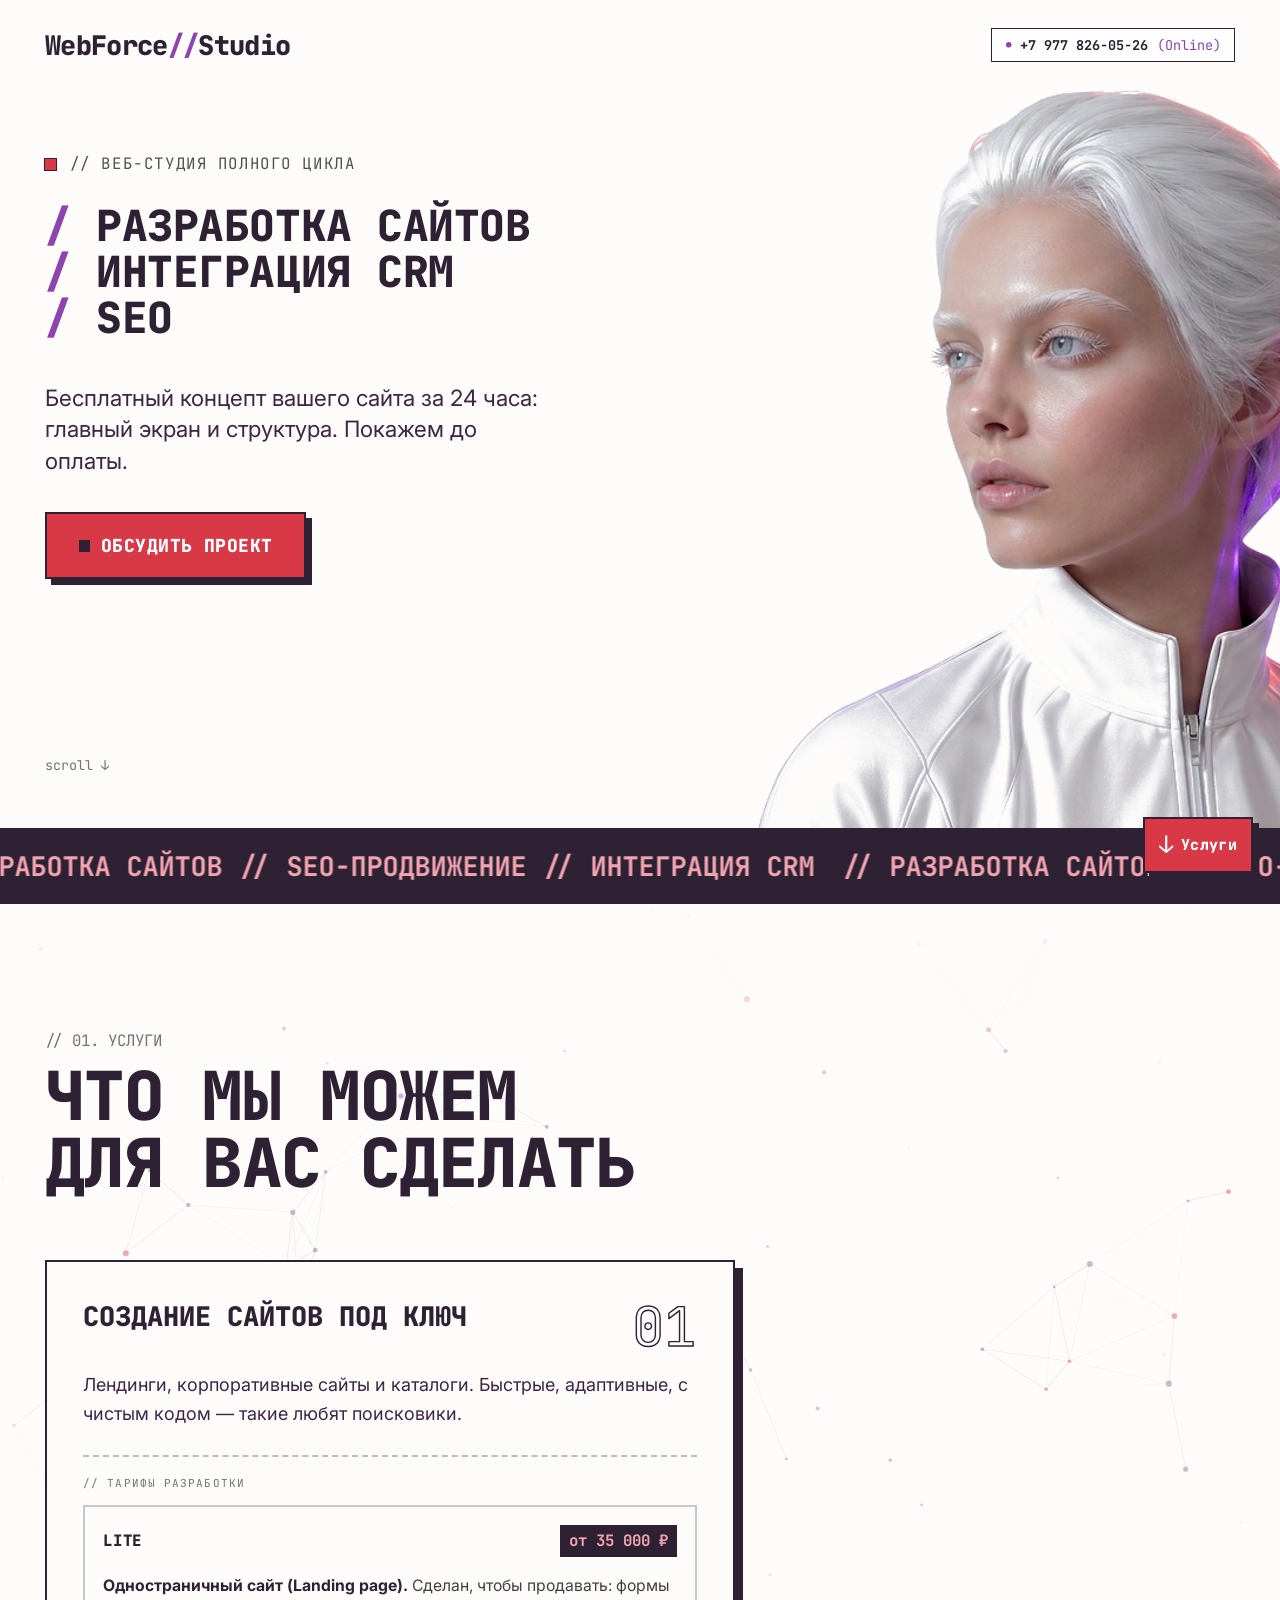
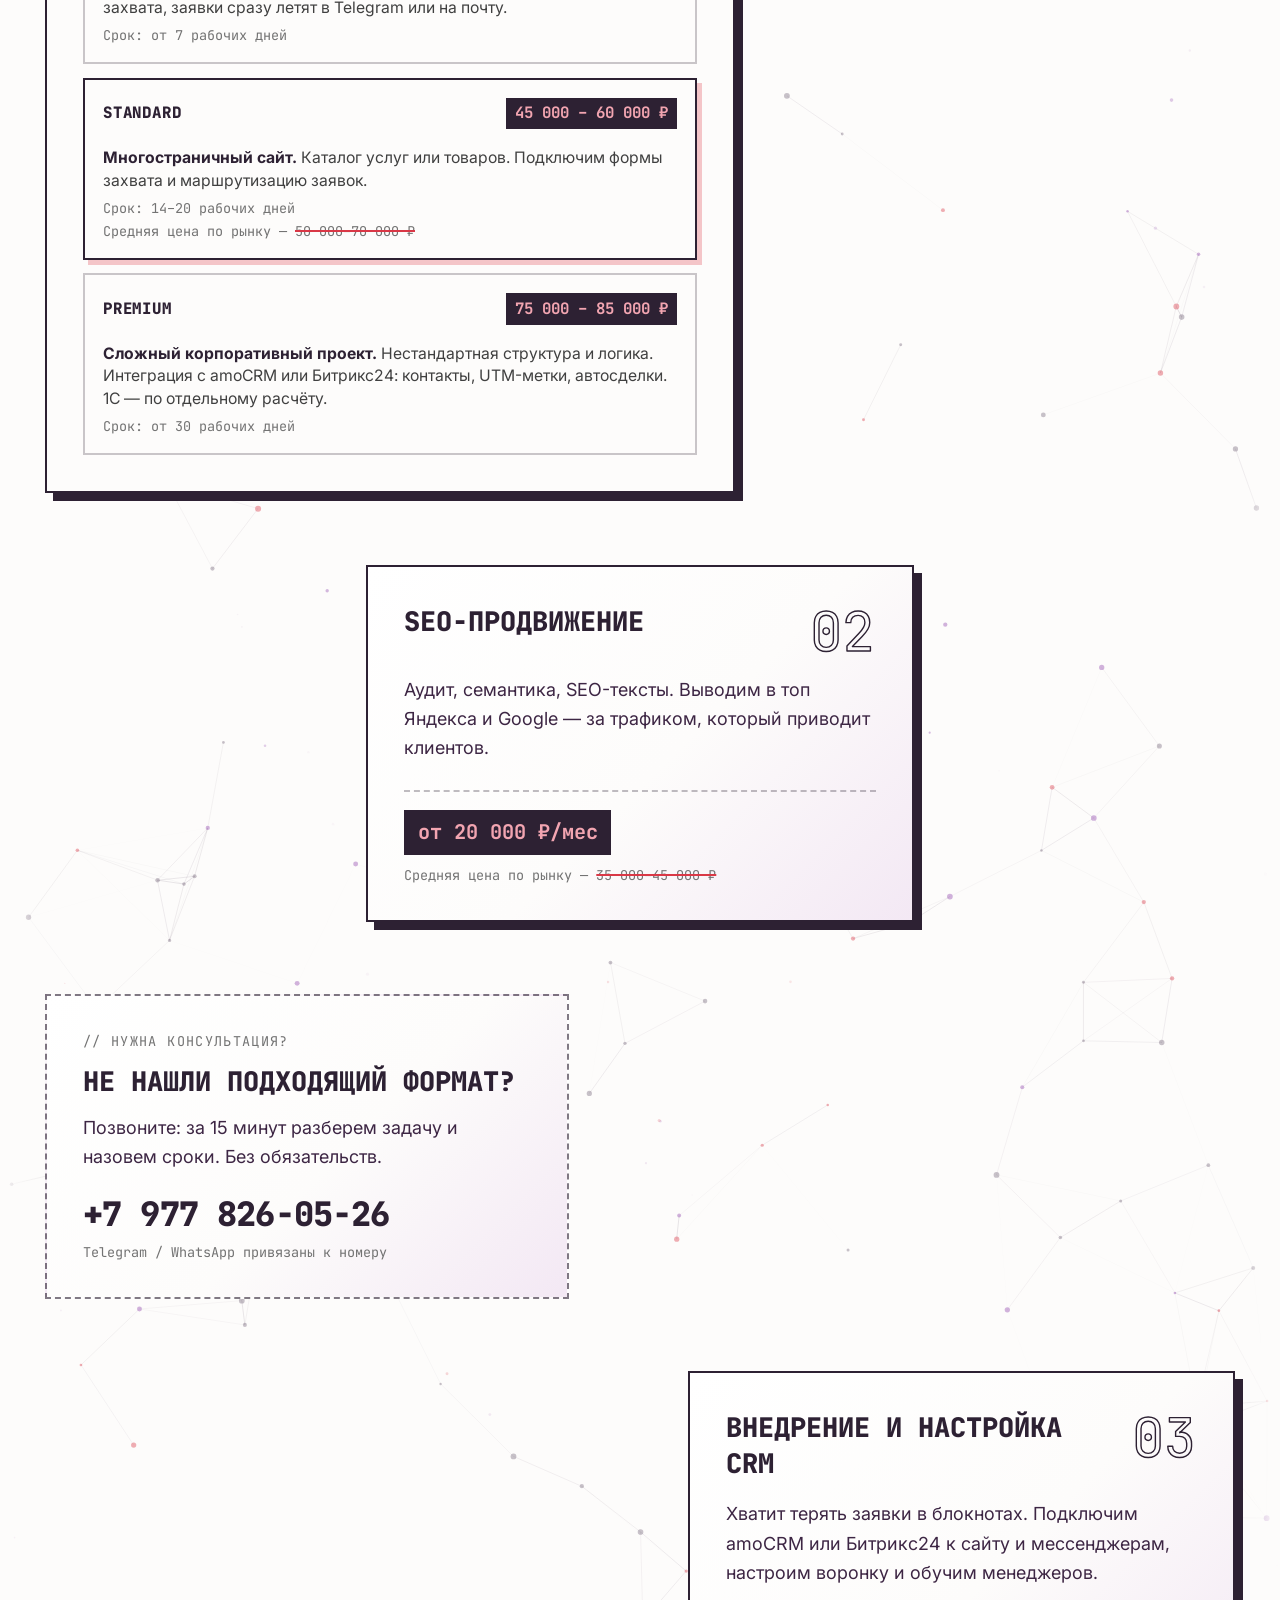
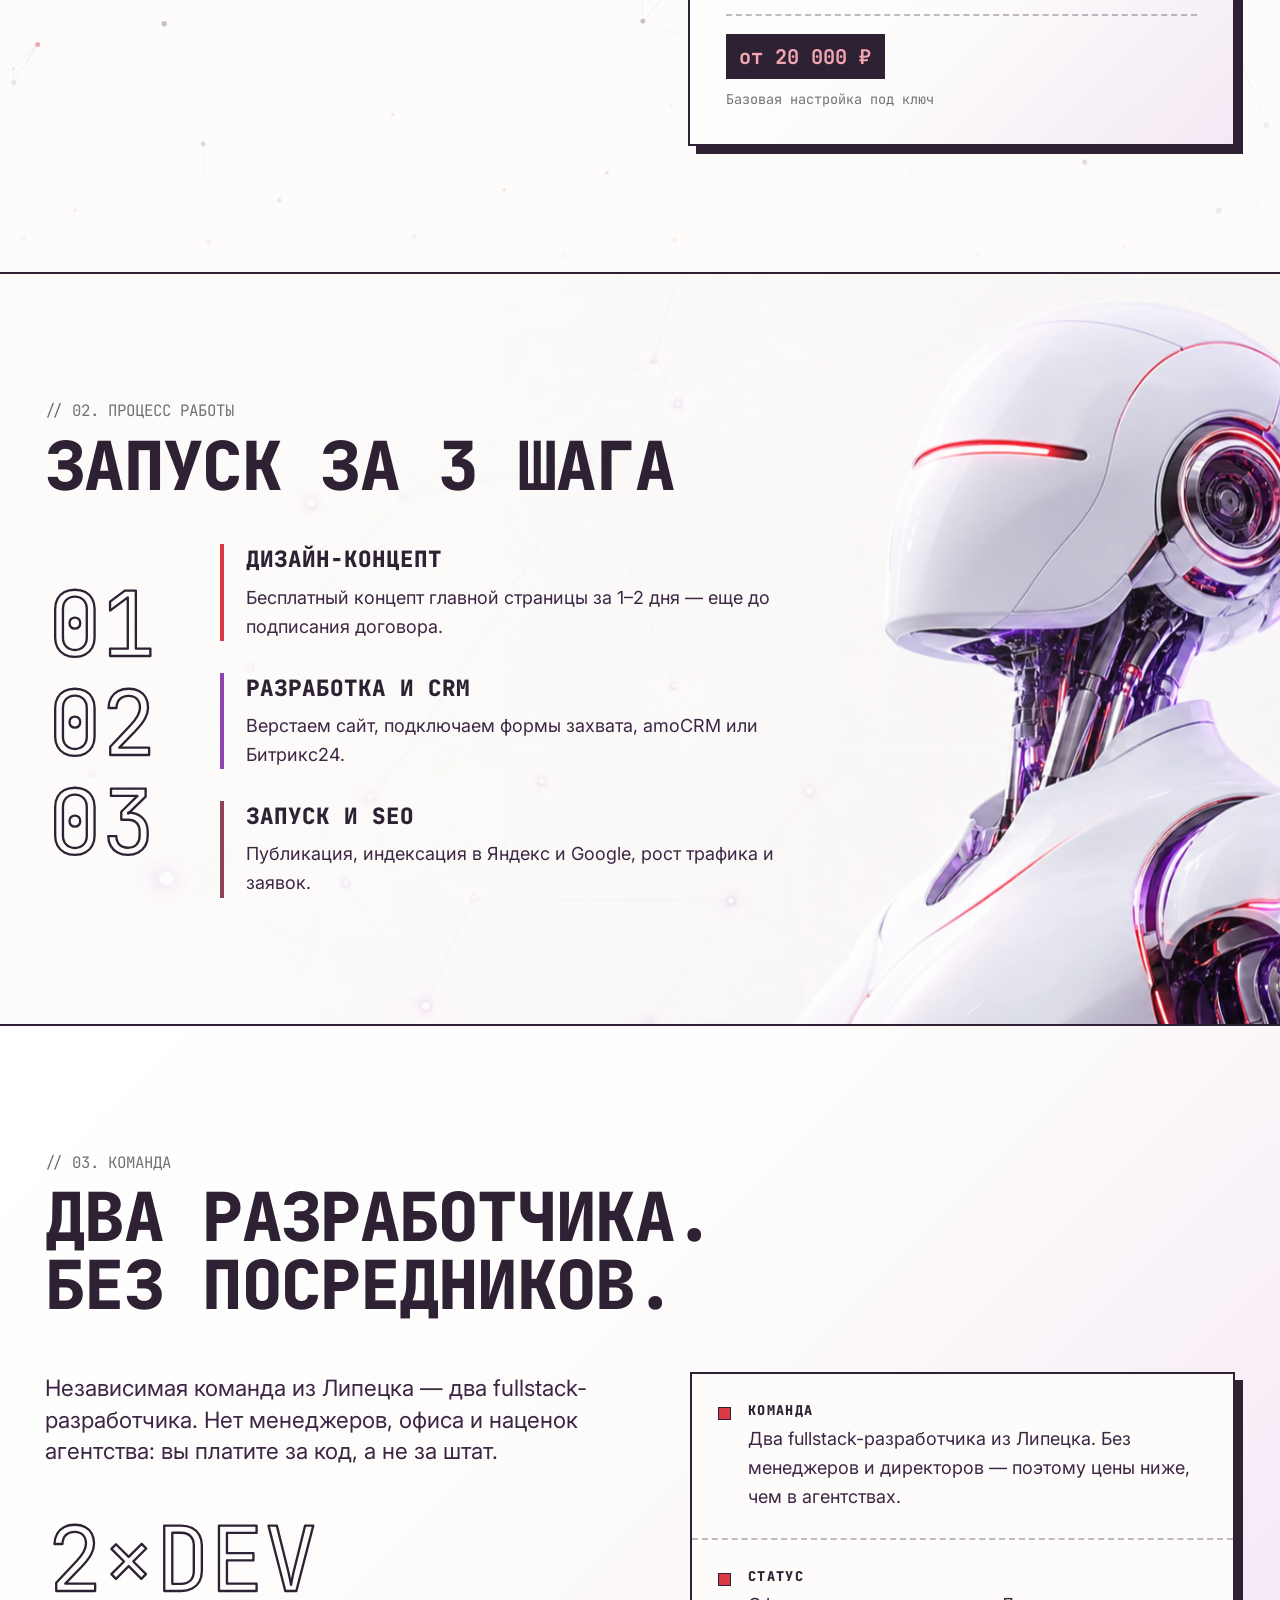
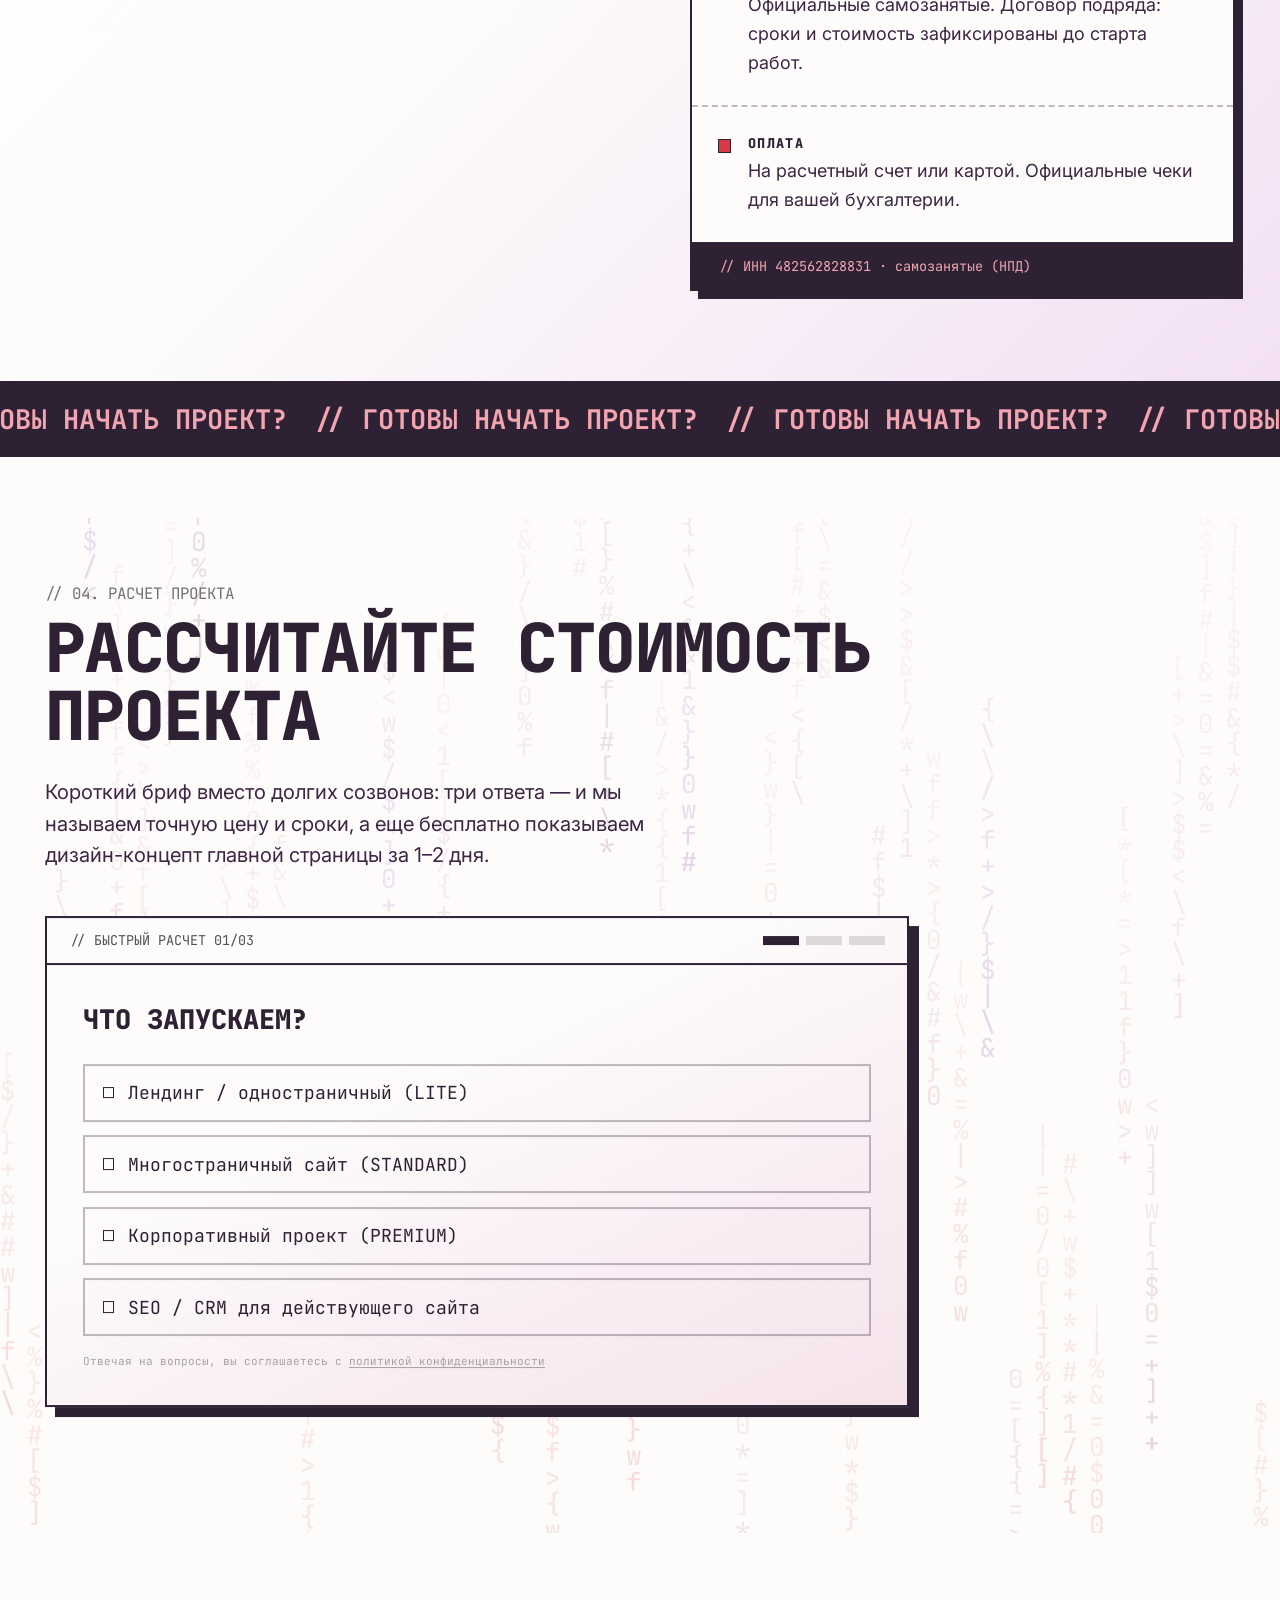
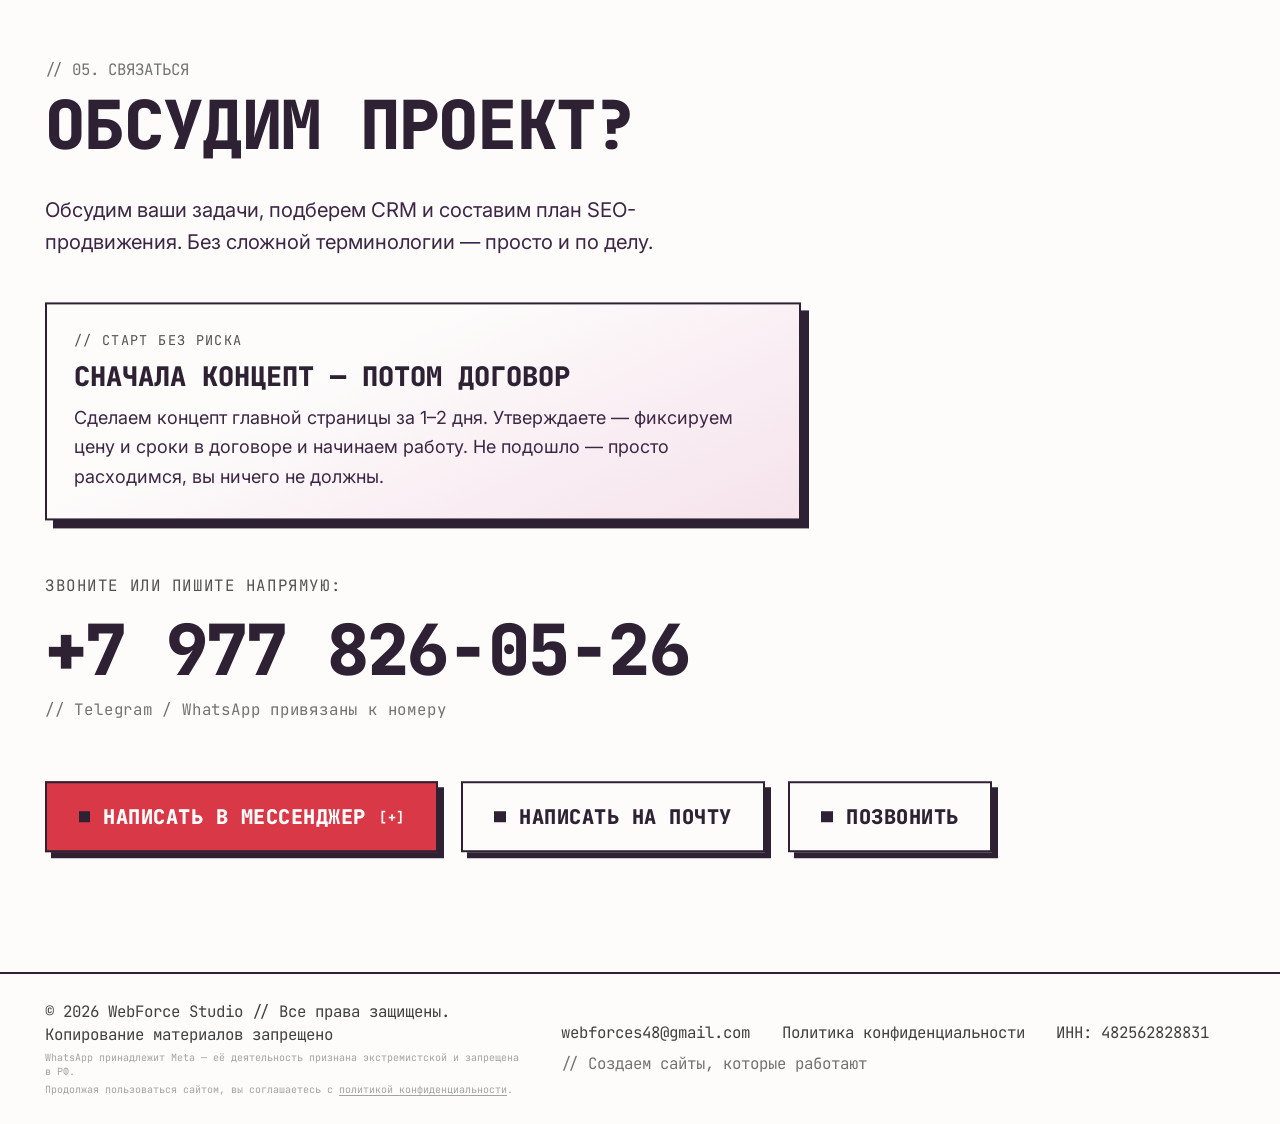
==== commit 5b7c4c78: "A/B-тест кнопки "вниз": вариант B со стрелкой+лейблом и трекинг Метрики - Вариант A (контроль): толь" ====
--- a/index.html
+++ b/index.html
@@ -30,6 +30,9 @@
 .wf-down-btn.wf-down-up:hover{background:#1a1220}
 @media(prefers-reduced-motion:reduce){.wf-down-btn,.wf-down-btn:hover,.wf-down-btn:active{transition:none;animation:none!important}}
 @keyframes wf-cta-glow{0%,100%{box-shadow:0 0 0 0 rgba(217,56,70,.4),0 0 22px 0 rgba(142,68,173,.22),6px 6px 0 #2D2133}50%{box-shadow:0 0 0 6px rgba(217,56,70,0),0 0 30px 6px rgba(142,68,173,.32),6px 6px 0 #2D2133}}
+.wf-down-btn.wf-down-labeled{width:auto;max-width:calc(100vw - 3rem);padding:0 14px;gap:8px;white-space:nowrap}
+.wf-down-btn .wf-down-label{font-size:14px;font-weight:800;letter-spacing:.02em;white-space:nowrap}
+@media(min-width:768px){.wf-down-btn .wf-down-label{font-size:15px}}
 </style>
 
 <script id="wf-tg-fallback">
@@ -80,8 +83,34 @@
 (function(){
   var SECTIONS=["#services","#process","#team","#quiz","#contacts"];
   var TOP_ID="#top";
+  var LABELS={"#services":"Услуги","#process":"Процесс","#team":"Команда","#quiz":"Расчёт","#contacts":"Контакты","#top":"Наверх"};
+  var AB_KEY="wf_down_ab";
   var btn=null;
+  var arrowEl=null;
+  var labelEl=null;
   var ticking=false;
+  var variant="A";
+  function getVariant(){
+    var f="";
+    try{f=((new URLSearchParams(window.location.search)).get("wf_ab")||"").toUpperCase();}catch(e){}
+    if(f==="A"||f==="B") return f;
+    var s="";
+    try{s=(localStorage.getItem(AB_KEY)||"").toUpperCase();}catch(e){}
+    if(s==="A"||s==="B") return s;
+    var v=Math.random()<0.5?"A":"B";
+    try{localStorage.setItem(AB_KEY,v);}catch(e){}
+    return v;
+  }
+  function track(goal,params){
+    try{if(typeof window.ym==="function"&&window.WF_YM_ID){window.ym(window.WF_YM_ID,"reachGoal",goal,params);}}catch(e){}
+    try{
+      if(!window.dataLayer) window.dataLayer=[];
+      var ev={event:goal};
+      for(var k in params) ev[k]=params[k];
+      window.dataLayer.push(ev);
+    }catch(e){}
+  }
+  function abParams(target){return {ab_test:"down_btn",variant:variant,target:target};}
   function getNextTarget(){
     var scrollY=window.scrollY||window.pageYOffset;
     var vh=window.innerHeight;
@@ -106,11 +135,18 @@
     if(!btn) return;
     var t=getNextTarget();
     var up=t.up;
-    btn.textContent=up?"↑":"↓";
-    btn.setAttribute("aria-label",up?"Наверх":"Вниз к следующей секции");
     btn.dataset.target=t.id;
     if(up) btn.classList.add("wf-down-up");
     else btn.classList.remove("wf-down-up");
+    if(variant==="B"){
+      btn.classList.add("wf-down-labeled");
+      btn.setAttribute("aria-label",up?"Наверх":"К секции «"+(LABELS[t.id]||"")+"»");
+      arrowEl.textContent=up?"↑":"↓";
+      labelEl.textContent=up?"Наверх":(LABELS[t.id]||"");
+    }else{
+      btn.textContent=up?"↑":"↓";
+      btn.setAttribute("aria-label",up?"Наверх":"Вниз к следующей секции");
+    }
   }
   function onScroll(){
     if(ticking) return;
@@ -137,16 +173,29 @@
     btn.id="wf-down-btn";
     btn.type="button";
     btn.className="wf-down-btn";
+    if(variant==="B"){
+      btn.classList.add("wf-down-labeled");
+      arrowEl=document.createElement("span");
+      arrowEl.className="wf-down-arrow";
+      arrowEl.textContent="↓";
+      labelEl=document.createElement("span");
+      labelEl.className="wf-down-label";
+      labelEl.textContent=LABELS[SECTIONS[0]]||"";
+      btn.appendChild(arrowEl);
+      btn.appendChild(labelEl);
+    }
     btn.setAttribute("aria-label","Вниз к следующей секции");
-    btn.textContent="↓";
+    if(variant!=="B") btn.textContent="↓";
     btn.addEventListener("click",function(e){
       e.preventDefault();
       var tid=btn.dataset.target||"#services";
       scrollToTarget(tid);
-      try{if(typeof window.ym==="function"&&window.WF_YM_ID){window.ym(window.WF_YM_ID,"reachGoal","cta_click",{target:tid});}}catch(err){}
+      track("ab_down_click",abParams(tid));
+      track("cta_click",abParams(tid));
     });
     document.body.appendChild(btn);
     updateBtn();
+    track("ab_down_show",abParams(btn.dataset.target));
     window.addEventListener("scroll",onScroll,{passive:true});
     window.addEventListener("resize",onScroll,{passive:true});
   }
@@ -157,6 +206,7 @@
       window.addEventListener("load",function(){requestAnimationFrame(function(){requestAnimationFrame(init);});});
     }
   }
+  variant=getVariant();
   onReady();
 })();
 </script>
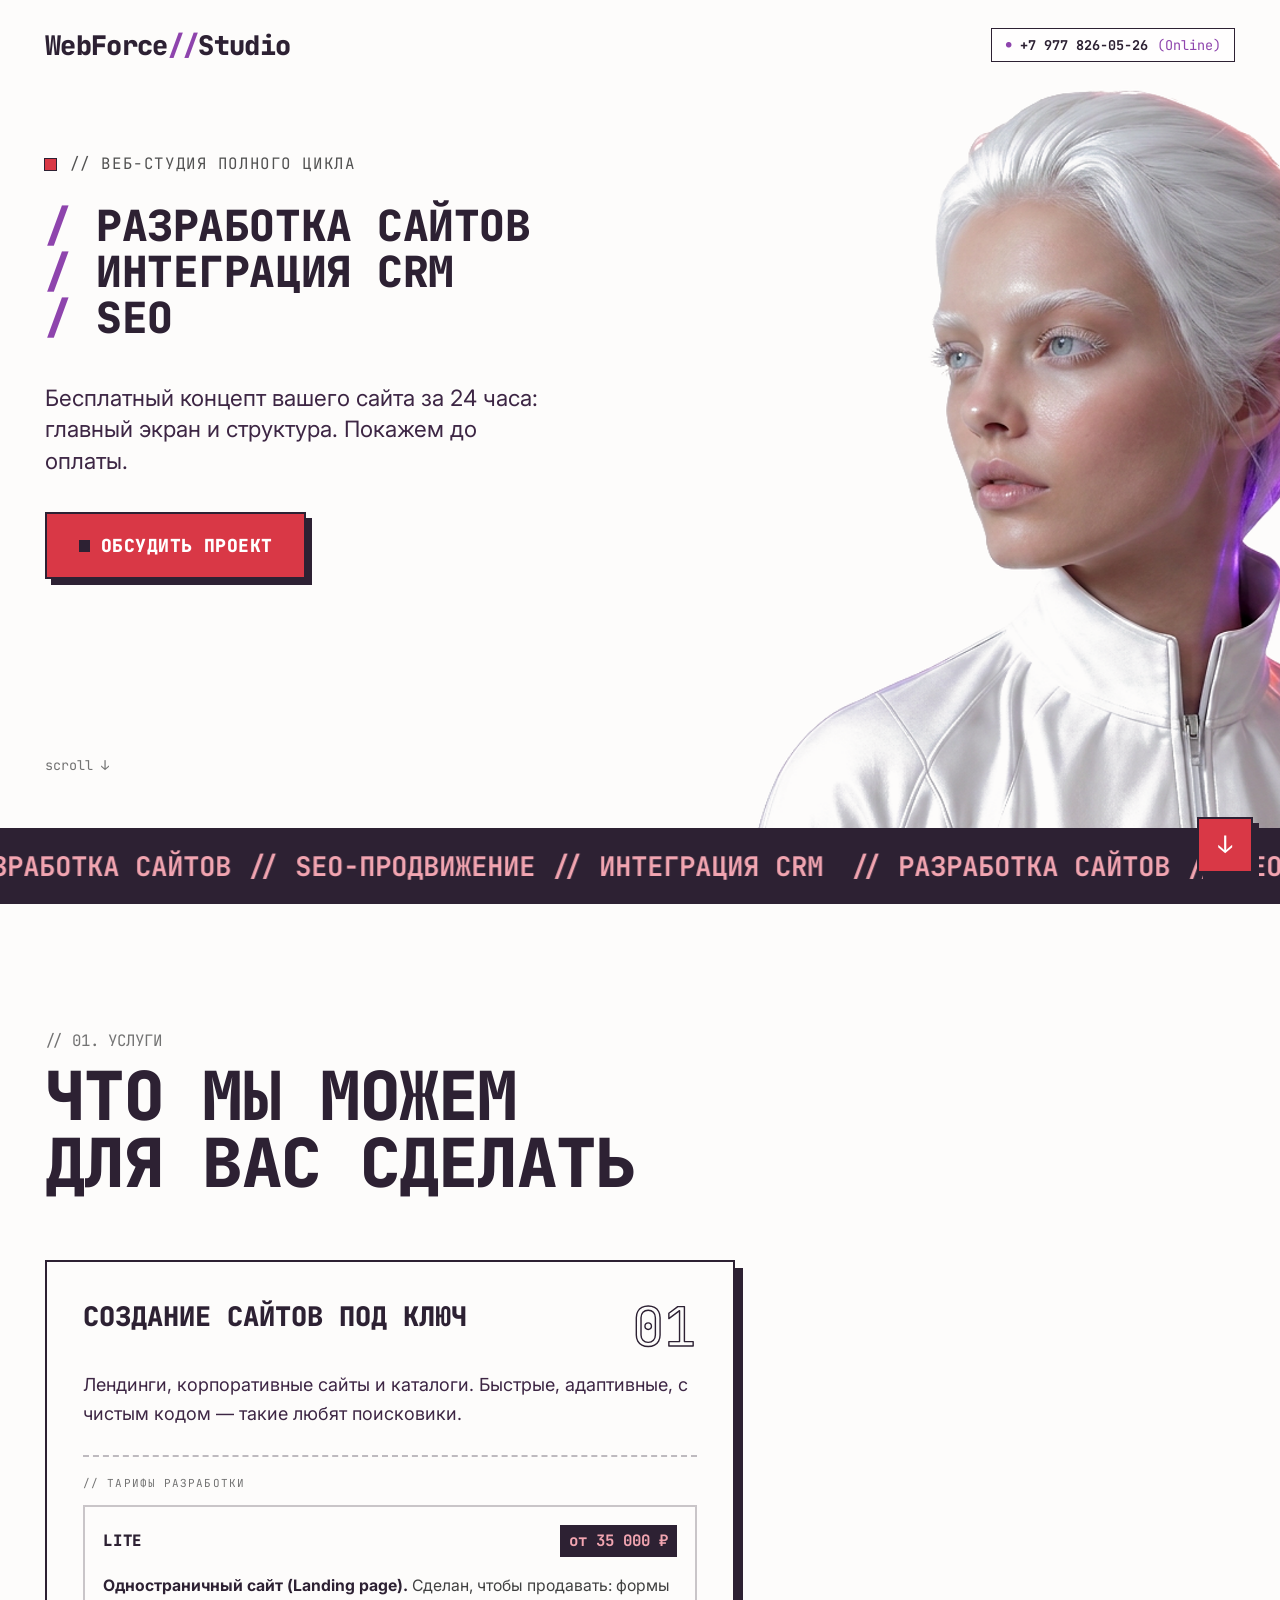
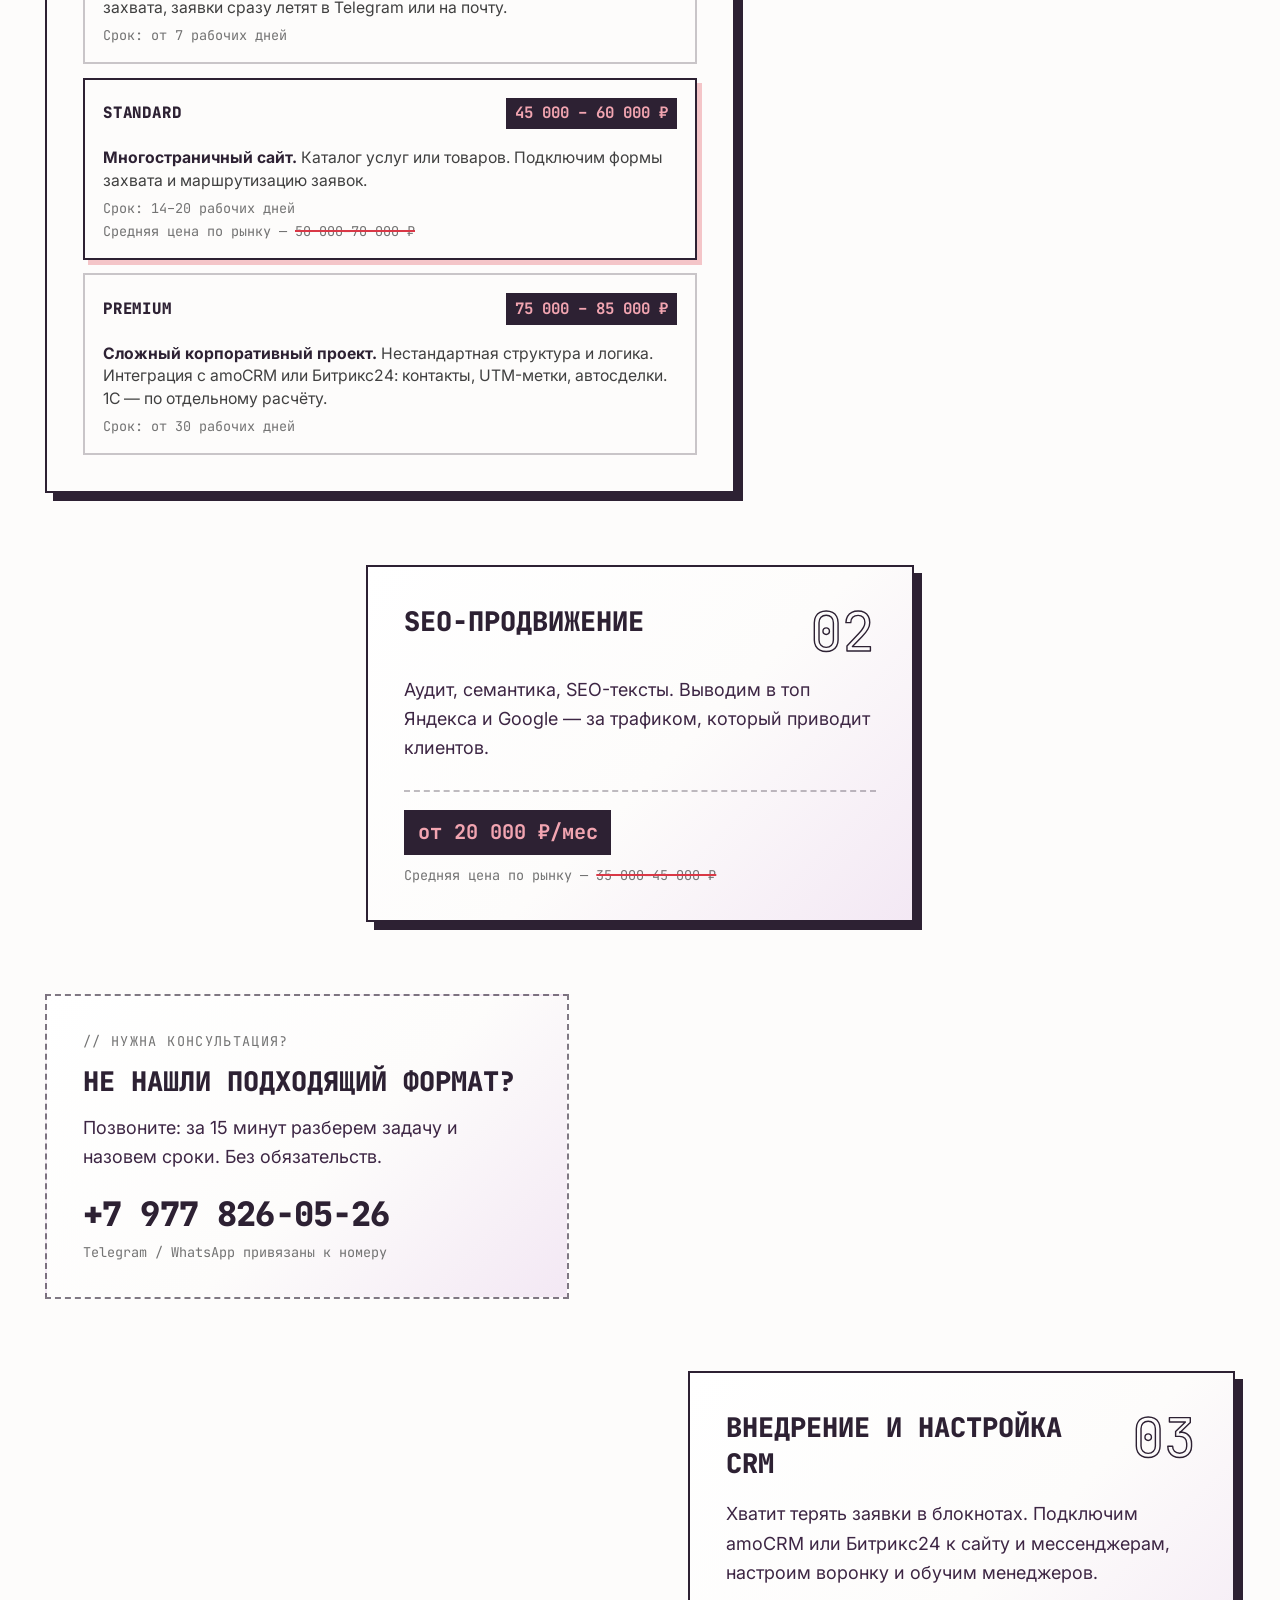
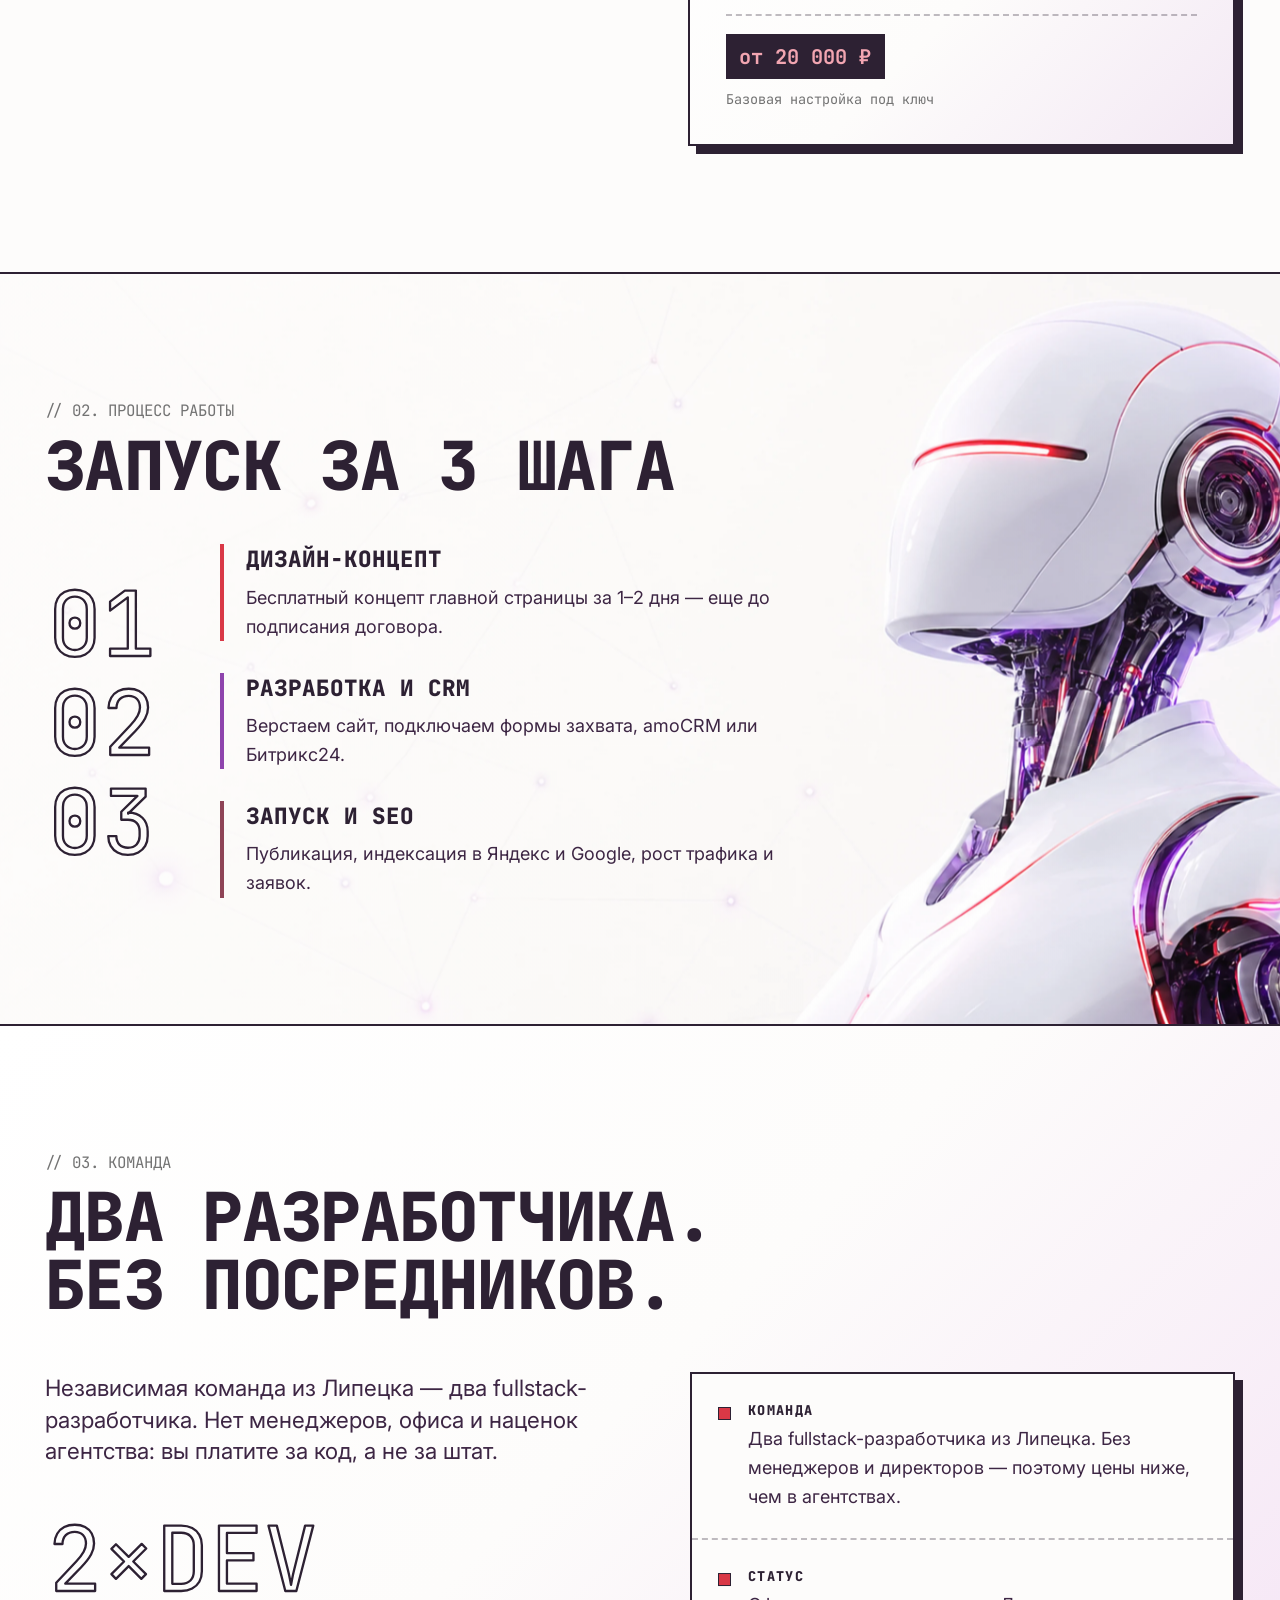
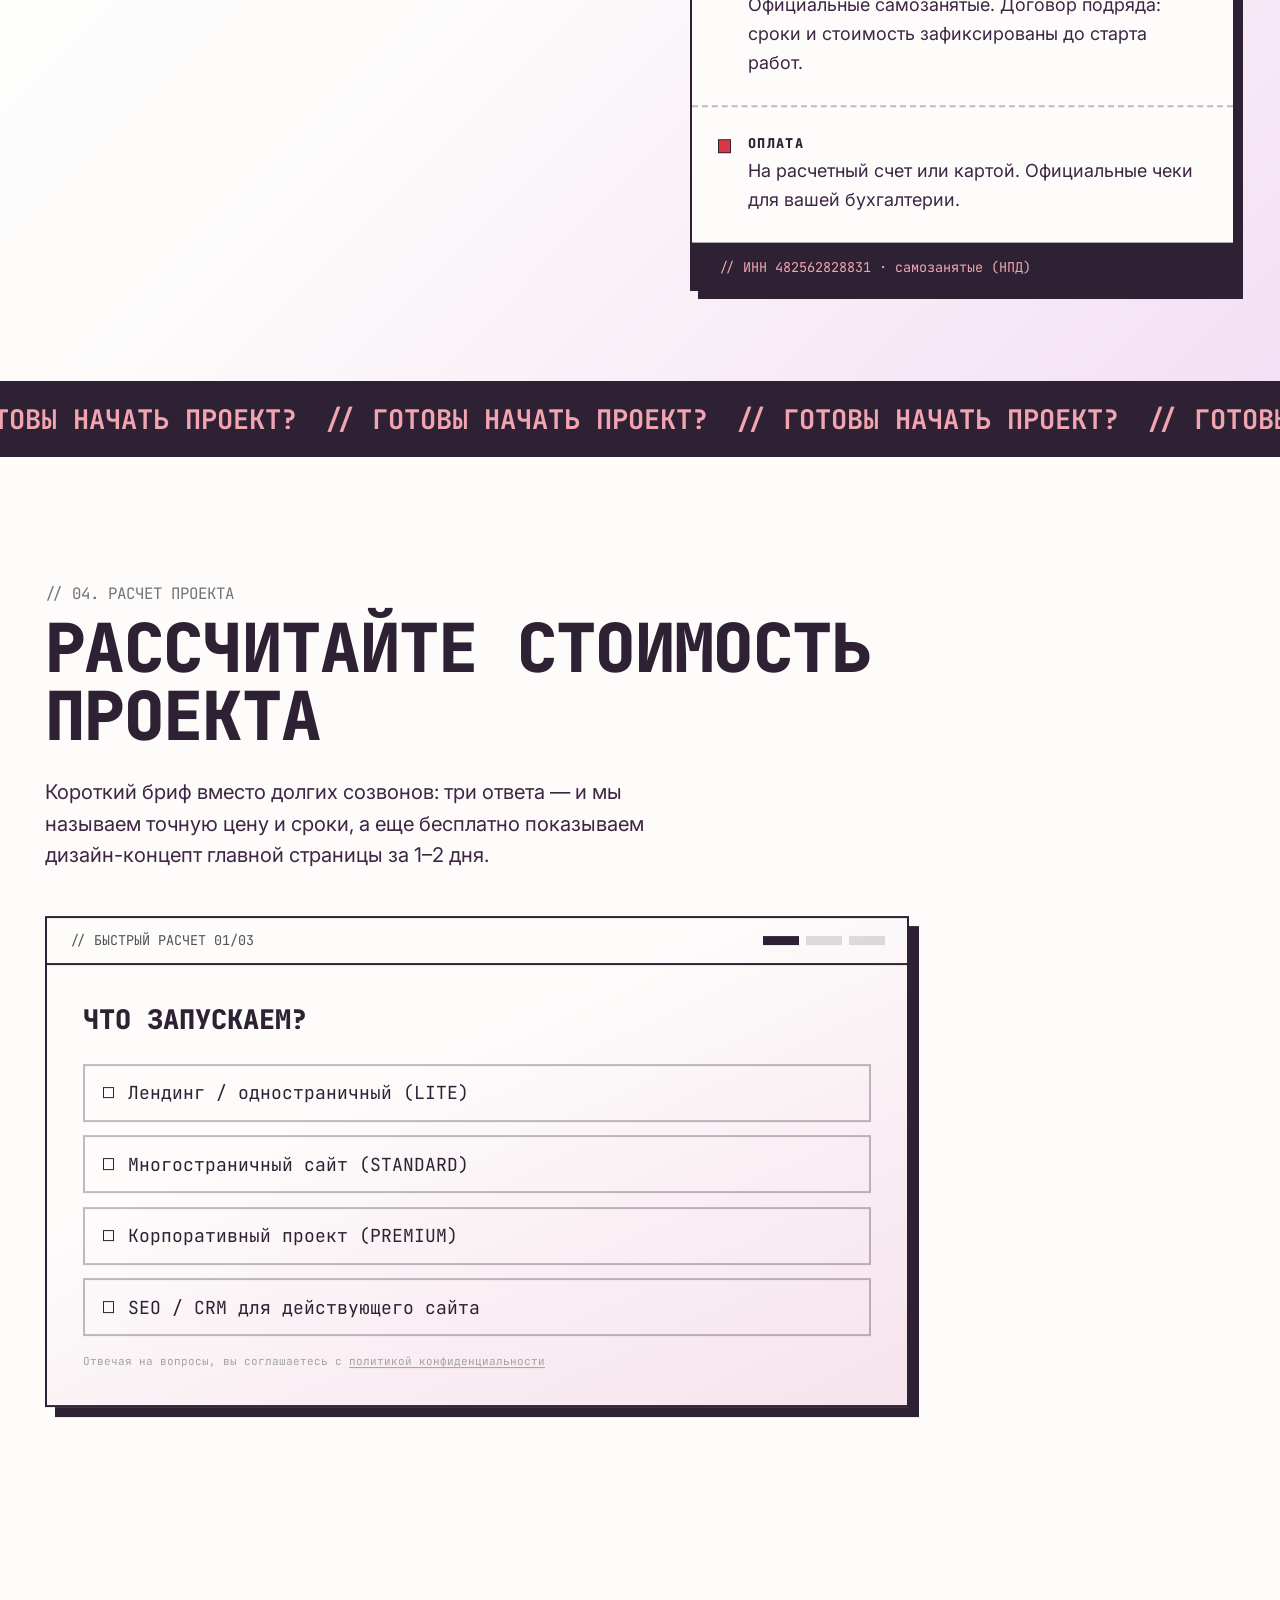
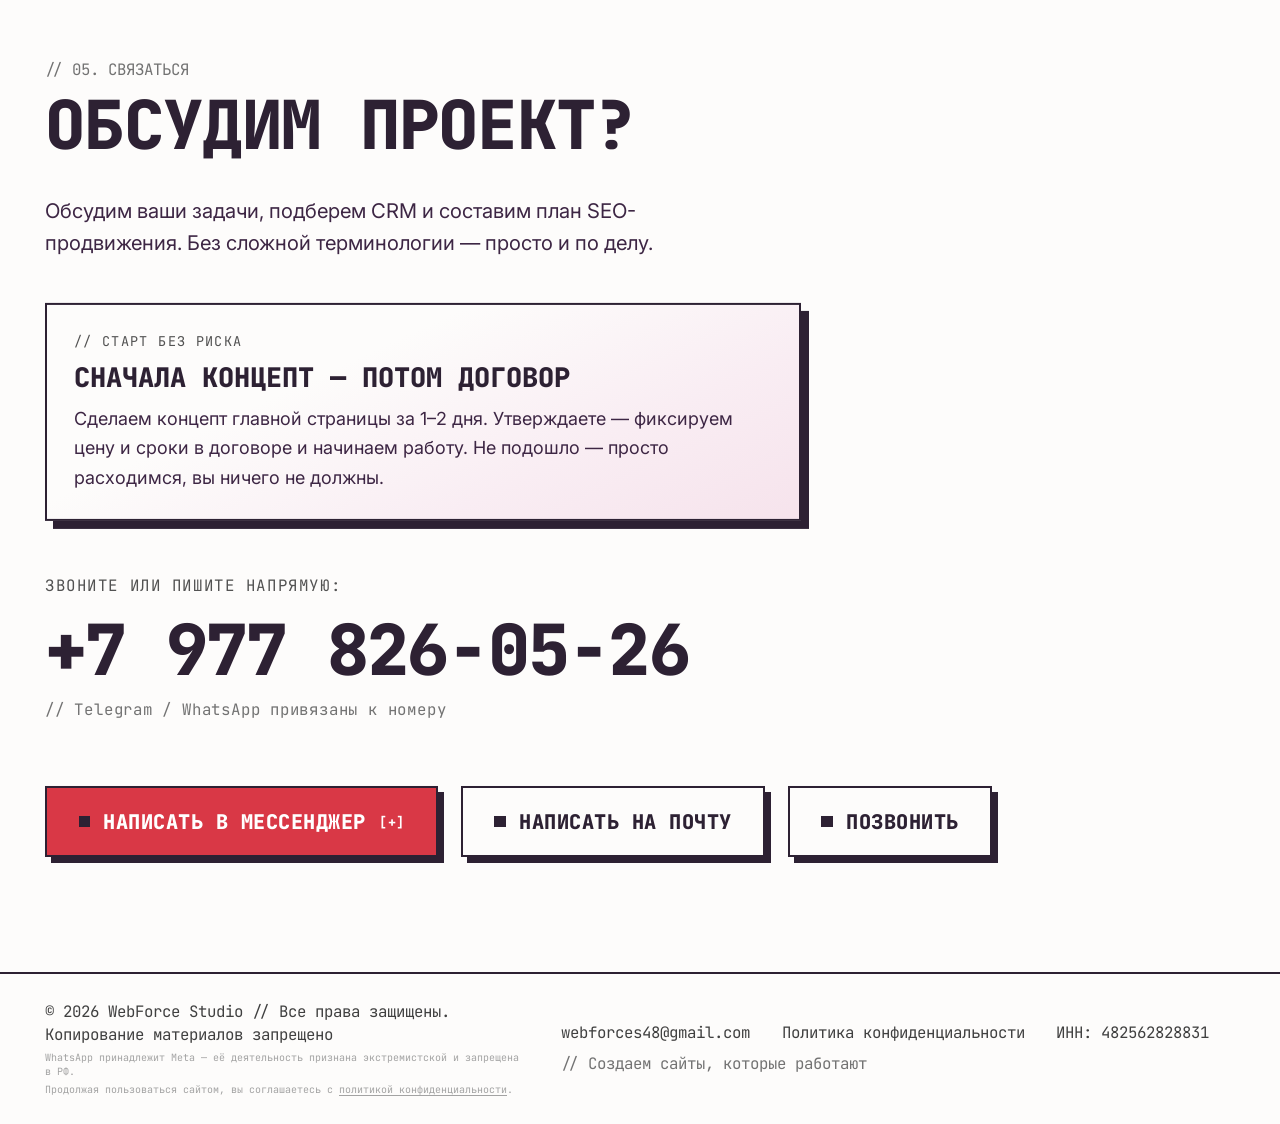
==== commit 4bae9262: "Fix verified site fallback and privacy policy Co-authored-by: arena-agent <297053741+arena-agent@use" ====
--- a/index.html
+++ b/index.html
@@ -1,4 +1,4 @@
-<!DOCTYPE html><!--3Br7LsvqBmwtkLk87sQb6--><html lang="ru"><head><meta charSet="utf-8"/><meta name="viewport" content="width=device-width, initial-scale=1"/><link rel="preload" as="image" href="images/hero-girl.png?v=12" media="(min-width: 768px)"/><link rel="preload" as="image" href="images/hero-girl-mob.webp?v=9" imagesrcset="images/hero-girl-mob.webp?v=9 1x, images/hero-girl-mob@2x.webp?v=9 2x" media="(max-width: 767px)"/><link rel="preload" as="image" href="images/process-bg.webp?v=5" media="(min-width: 768px)"/><link rel="preload" as="image" href="images/process-bg-mob.webp?v=6" media="(max-width: 767px)"/><link rel="preload" as="image" href="images/process-android.webp"/><link rel="stylesheet" href="/assets/static/css/f957de272f8a9fce.css" data-precedence="next"/><link rel="preload" as="script" fetchPriority="low" href="/assets/static/chunks/webpack-4a462cecab786e93.js"/><script src="/assets/static/chunks/4bd1b696-c023c6e3521b1417.js" async=""></script><script src="/assets/static/chunks/255-2b334ff5c2ee7a81.js" async=""></script><script src="/assets/static/chunks/main-app-120b1bb4b8e23c6e.js" async=""></script><script src="/assets/static/chunks/391-8bb4026522bc59e2.js" async=""></script><script src="/assets/static/chunks/app/page-ae44b4cd3efa0890.js" async=""></script><link rel="preconnect" href="https://fonts.googleapis.com"/><link rel="preconnect" href="https://fonts.gstatic.com" crossorigin="anonymous"/><meta name="theme-color" content="#F4F1EA"/><title>Цены на создание сайтов в Липецке — от 35 000 ₽ | Заказать под ключ</title><meta name="description" content="Разработка сайтов под ключ: дизайн сайта, адаптивная верстка, рост продаж. Внедрение amoCRM и Битрикс24. WordPress, Tilda, 1С-Битрикс, 1С. Концепт за 1–2 дня!"/><meta name="keywords" content="цены на создание сайтов в Липецке,заказать сайт Липецк,купить сайт Липецк,дизайн сайта Липецк,разработка сайтов под ключ,SEO-продвижение,amoCRM,Битрикс24,1С-Битрикс,веб-студия Липецк"/><meta property="og:title" content="Цены на создание сайтов в Липецке — от 35 000 ₽ | WebForce Studio"/><meta property="og:description" content="Разработка сайтов под ключ, SEO-продвижение, внедрение amoCRM и Битрикс24. Концепт за 1–2 дня, договор — после утверждения."/><meta property="og:locale" content="ru_RU"/><meta property="og:type" content="website"/><meta name="twitter:card" content="summary"/><meta name="twitter:title" content="Цены на создание сайтов в Липецке — от 35 000 ₽ | WebForce Studio"/><meta name="twitter:description" content="Разработка сайтов под ключ, SEO-продвижение, внедрение amoCRM и Битрикс24. Концепт за 1–2 дня, договор — после утверждения."/><link rel="icon" href="/icon.svg?ecc50ee44f531be7" type="image/svg+xml" sizes="any"/><link href="https://fonts.googleapis.com/css2?family=Inter:wght@400;500;600;700;800;900&amp;family=JetBrains+Mono:wght@400;700;800&amp;display=swap" rel="stylesheet"/><script src="/assets/static/chunks/polyfills-42372ed130431b0a.js" noModule=""></script><!-- Yandex.Metrika counter -->
+<!DOCTYPE html><!--3Br7LsvqBmwtkLk87sQb6--><html lang="ru"><head><meta charSet="utf-8"/><meta name="viewport" content="width=device-width, initial-scale=1"/><link rel="preload" as="image" href="images/hero-girl.png?v=12" media="(min-width: 768px)"/><link rel="preload" as="image" href="images/hero-girl-mob.webp?v=9" imagesrcset="images/hero-girl-mob.webp?v=9 1x, images/hero-girl-mob@2x.webp?v=9 2x" media="(max-width: 767px)"/><link rel="preload" as="image" href="images/process-bg.webp?v=5" media="(min-width: 768px)"/><link rel="preload" as="image" href="images/process-bg-mob.webp?v=6" media="(max-width: 767px)"/><link rel="preload" as="image" href="images/process-android.webp"/><link rel="stylesheet" href="/assets/static/css/f957de272f8a9fce.css" data-precedence="next"/><link rel="preload" as="script" fetchPriority="low" href="/assets/static/chunks/webpack-4a462cecab786e93.js"/><script src="/assets/static/chunks/4bd1b696-c023c6e3521b1417.js" async=""></script><script src="/assets/static/chunks/255-2b334ff5c2ee7a81.js" async=""></script><script src="/assets/static/chunks/main-app-120b1bb4b8e23c6e.js" async=""></script><script src="/assets/static/chunks/391-8bb4026522bc59e2.js" async=""></script><script src="/assets/static/chunks/app/page-ae44b4cd3efa0890.js" async=""></script><link rel="preconnect" href="https://fonts.googleapis.com"/><link rel="preconnect" href="https://fonts.gstatic.com" crossorigin="anonymous"/><meta name="theme-color" content="#F4F1EA"/><title>Цены на создание сайтов в Липецке — от 35 000 ₽ | Заказать под ключ</title><meta name="description" content="Разработка сайтов под ключ: дизайн сайта, адаптивная верстка, рост продаж. Внедрение amoCRM и Битрикс24. WordPress, Tilda, 1С-Битрикс, 1С. Концепт за 1–2 дня!"/><meta name="keywords" content="цены на создание сайтов в Липецке,заказать сайт Липецк,купить сайт Липецк,дизайн сайта Липецк,разработка сайтов под ключ,SEO-продвижение,amoCRM,Битрикс24,1С-Битрикс,веб-студия Липецк"/><meta property="og:title" content="Цены на создание сайтов в Липецке — от 35 000 ₽ | WebForce Studio"/><meta property="og:description" content="Разработка сайтов под ключ, SEO-продвижение, внедрение amoCRM и Битрикс24. Концепт за 1–2 дня, договор — после утверждения."/><meta property="og:locale" content="ru_RU"/><meta property="og:type" content="website"/><meta name="twitter:card" content="summary"/><meta name="twitter:title" content="Цены на создание сайтов в Липецке — от 35 000 ₽ | WebForce Studio"/><meta name="twitter:description" content="Разработка сайтов под ключ, SEO-продвижение, внедрение amoCRM и Битрикс24. Концепт за 1–2 дня, договор — после утверждения."/><link rel="icon" href="/icon.svg?ecc50ee44f531be7" type="image/svg+xml" sizes="any"/><link href="https://fonts.googleapis.com/css2?family=Inter:wght@400;500;600;700;800;900&amp;family=JetBrains+Mono:wght@400;700;800&amp;display=swap" rel="stylesheet"/><script src="/assets/static/chunks/polyfills-42372ed130431b0a.js" noModule=""></script><noscript><style id="wf-noscript-style">[style*="opacity:0"]{opacity:1!important;transform:none!important}</style></noscript><!-- Yandex.Metrika counter -->
 <script type="text/javascript">
 (function(m,e,t,r,i,k,a){m[i]=m[i]||function(){(m[i].a=m[i].a||[]).push(arguments)};m[i].l=1*new Date();for(var j=0;j<document.scripts.length;j++){if(document.scripts[j].src===r){return;}}k=e.createElement(t),a=e.getElementsByTagName(t)[0],k.async=1,k.src=r,a.parentNode.insertBefore(k,a)})(window,document,"script","https://mc.yandex.ru/metrika/tag.js","ym");
 ym(112580398,"init",{clickmap:true,trackLinks:true,accurateTrackBounce:true,webvisor:true,trackHash:true});
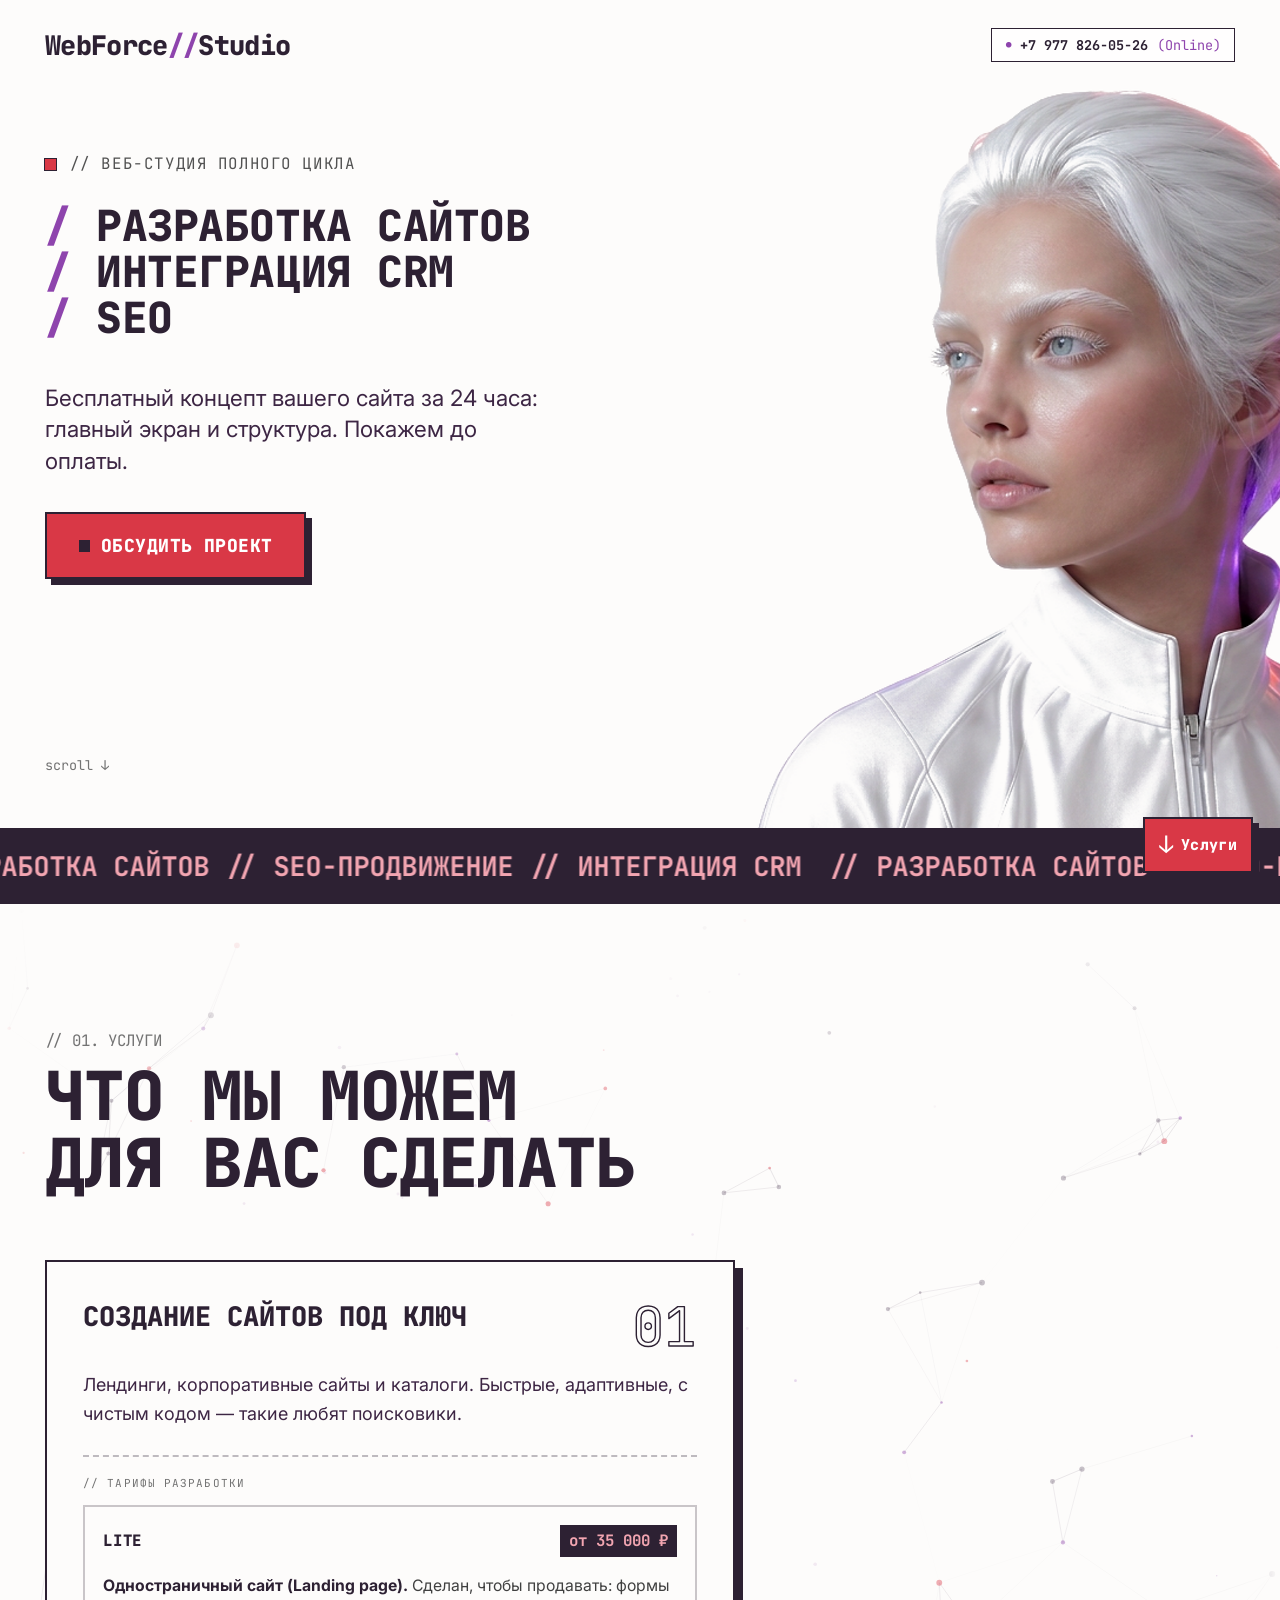
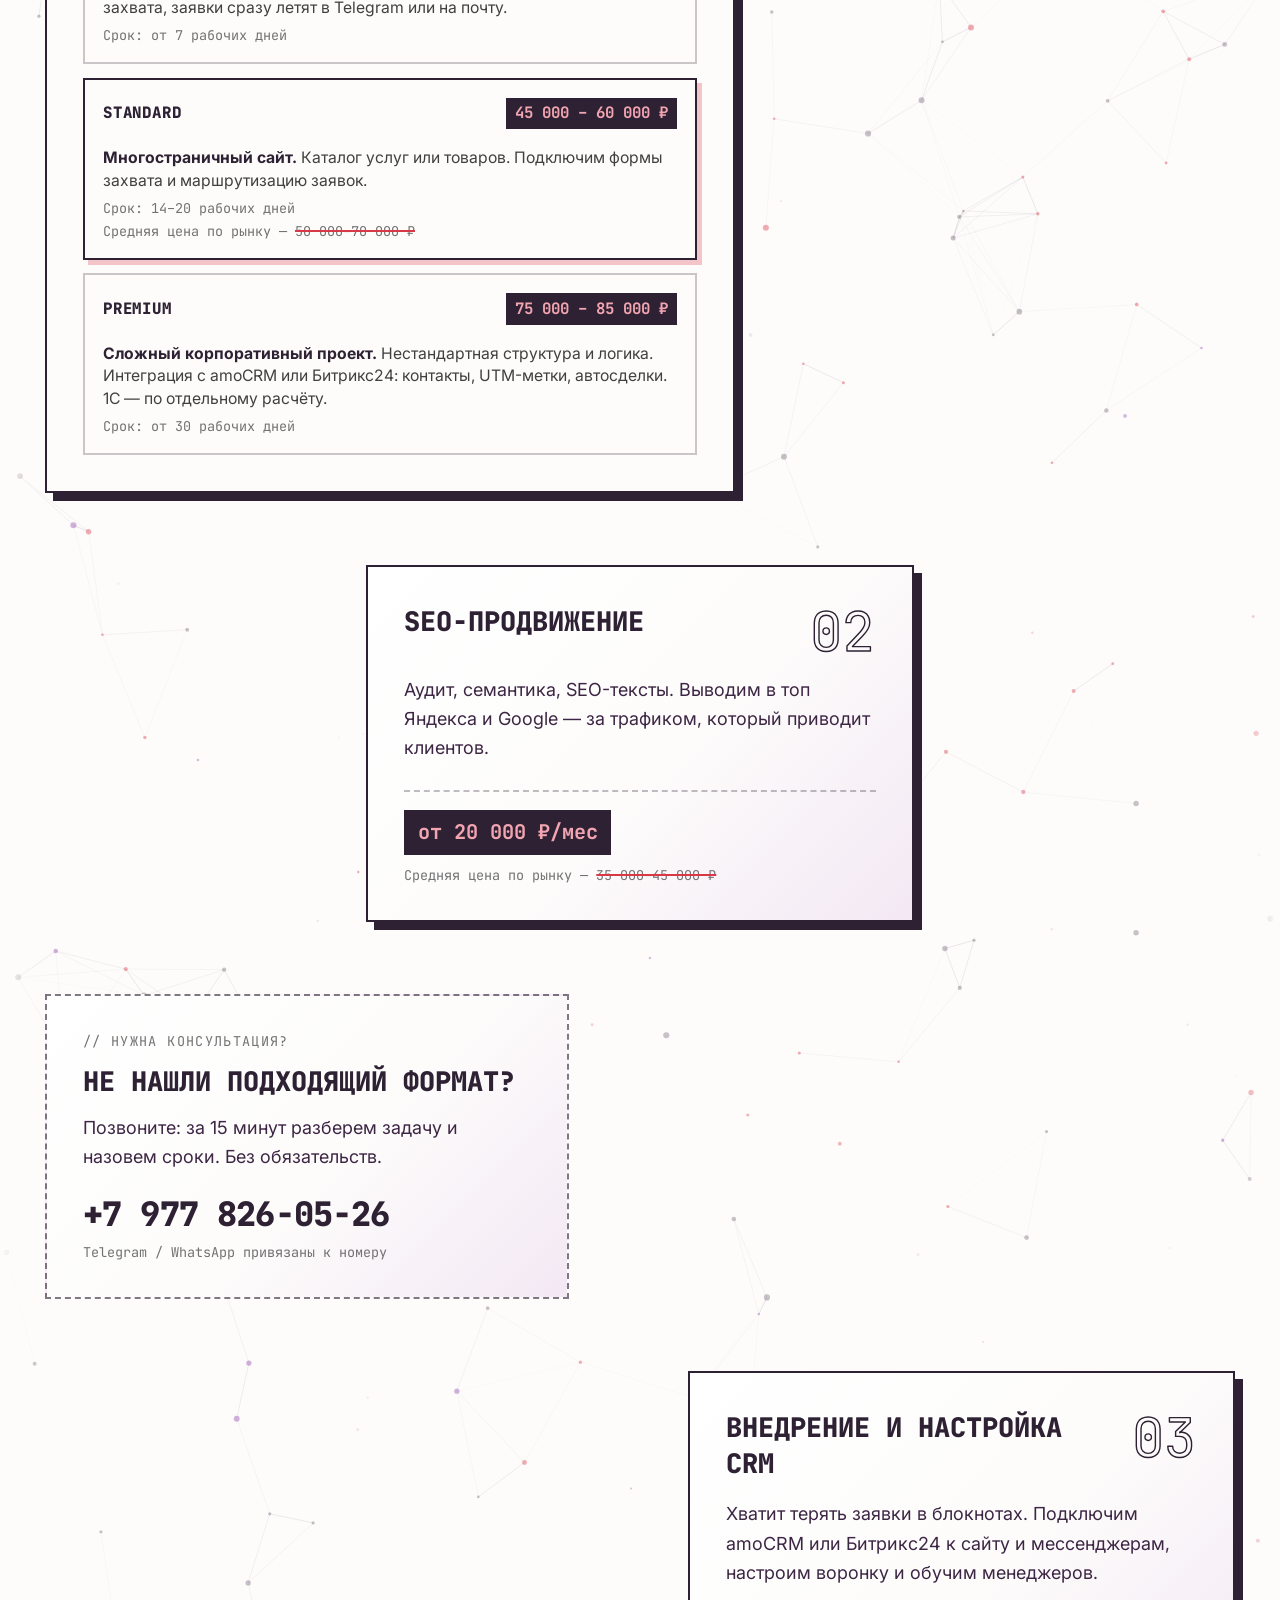
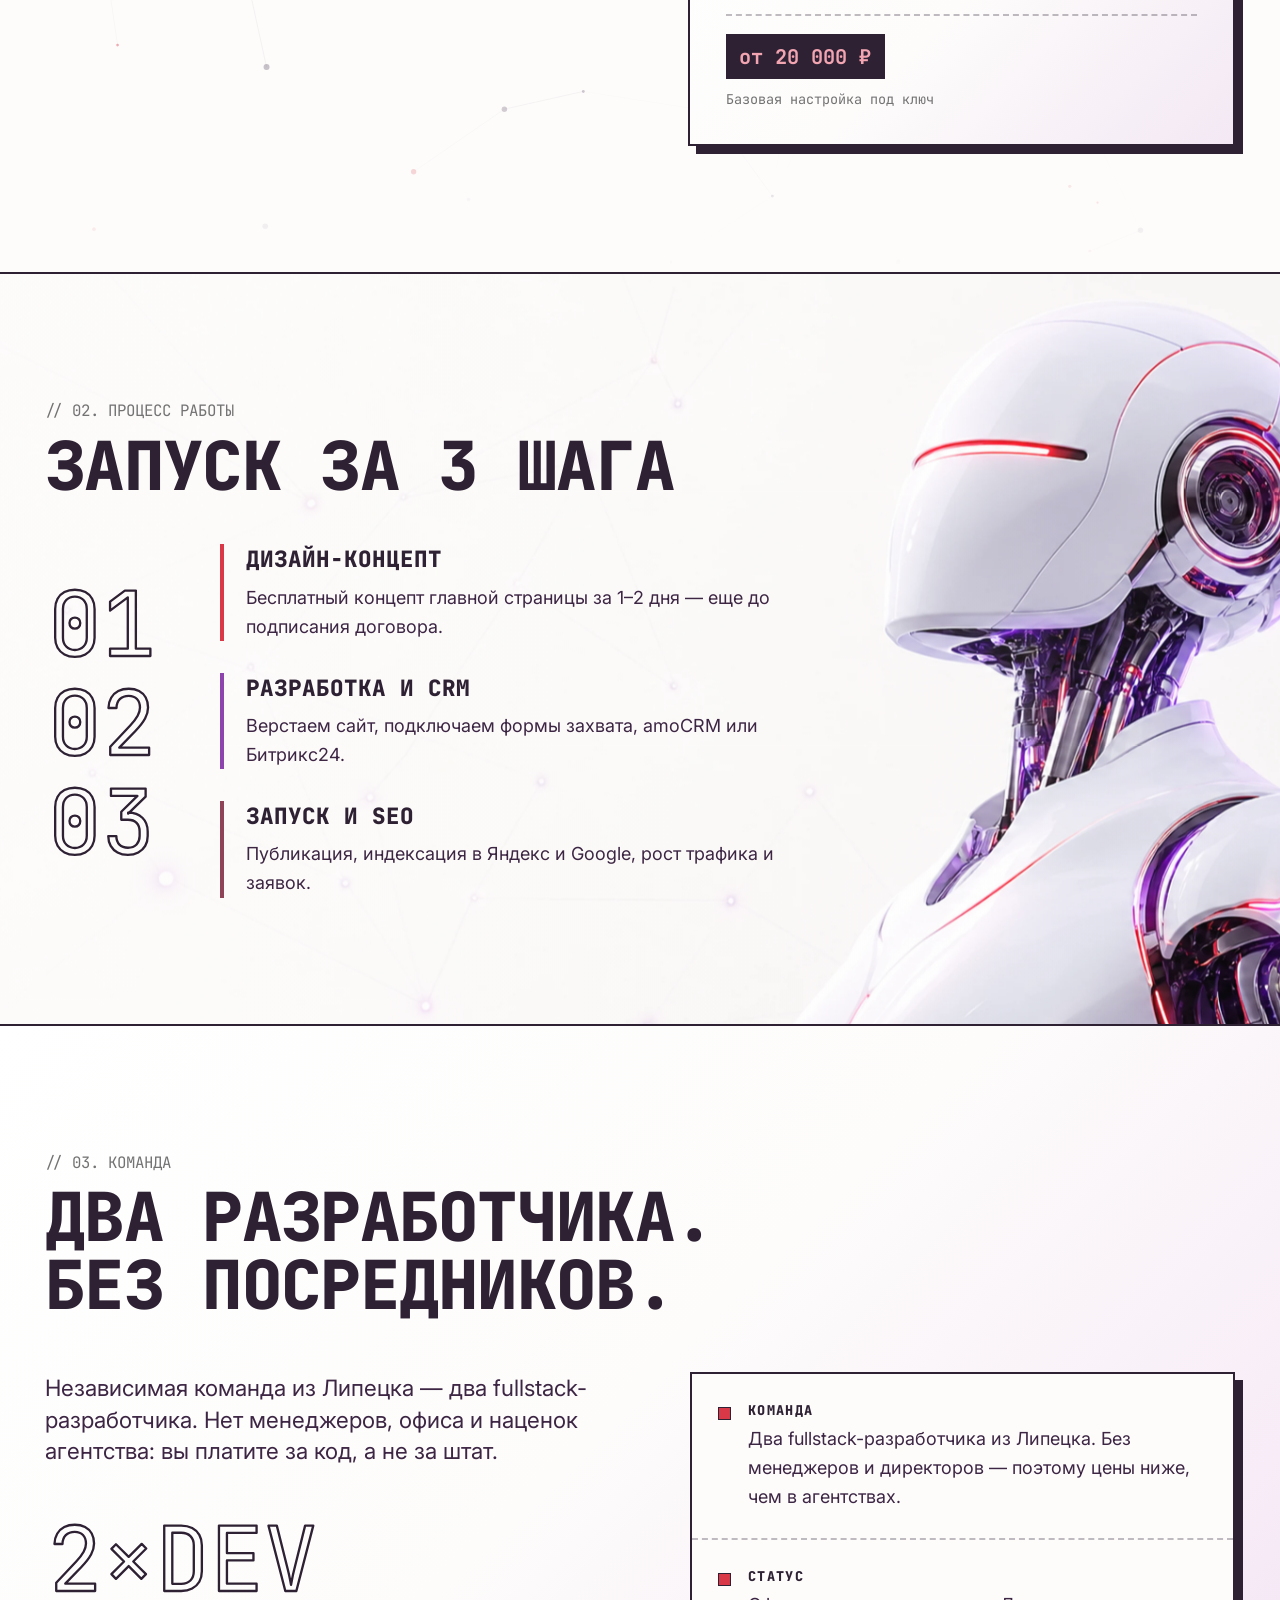
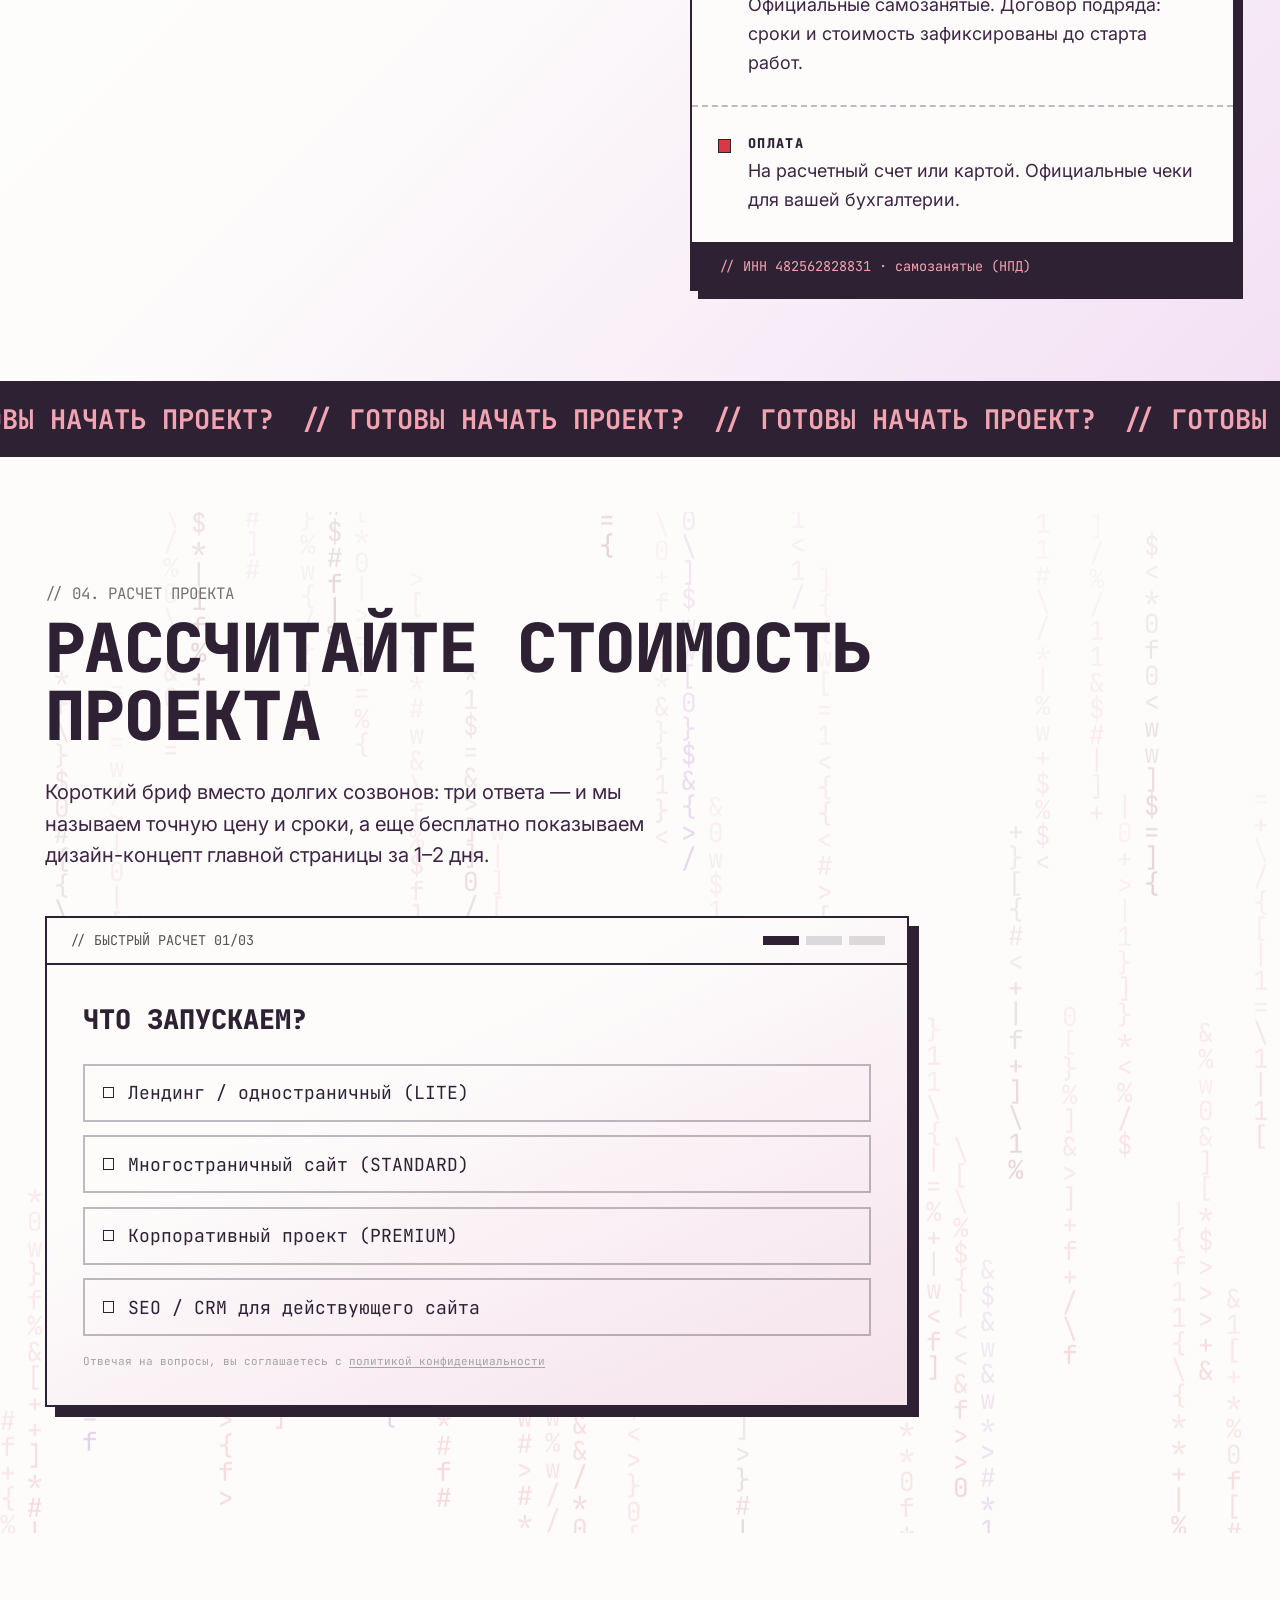
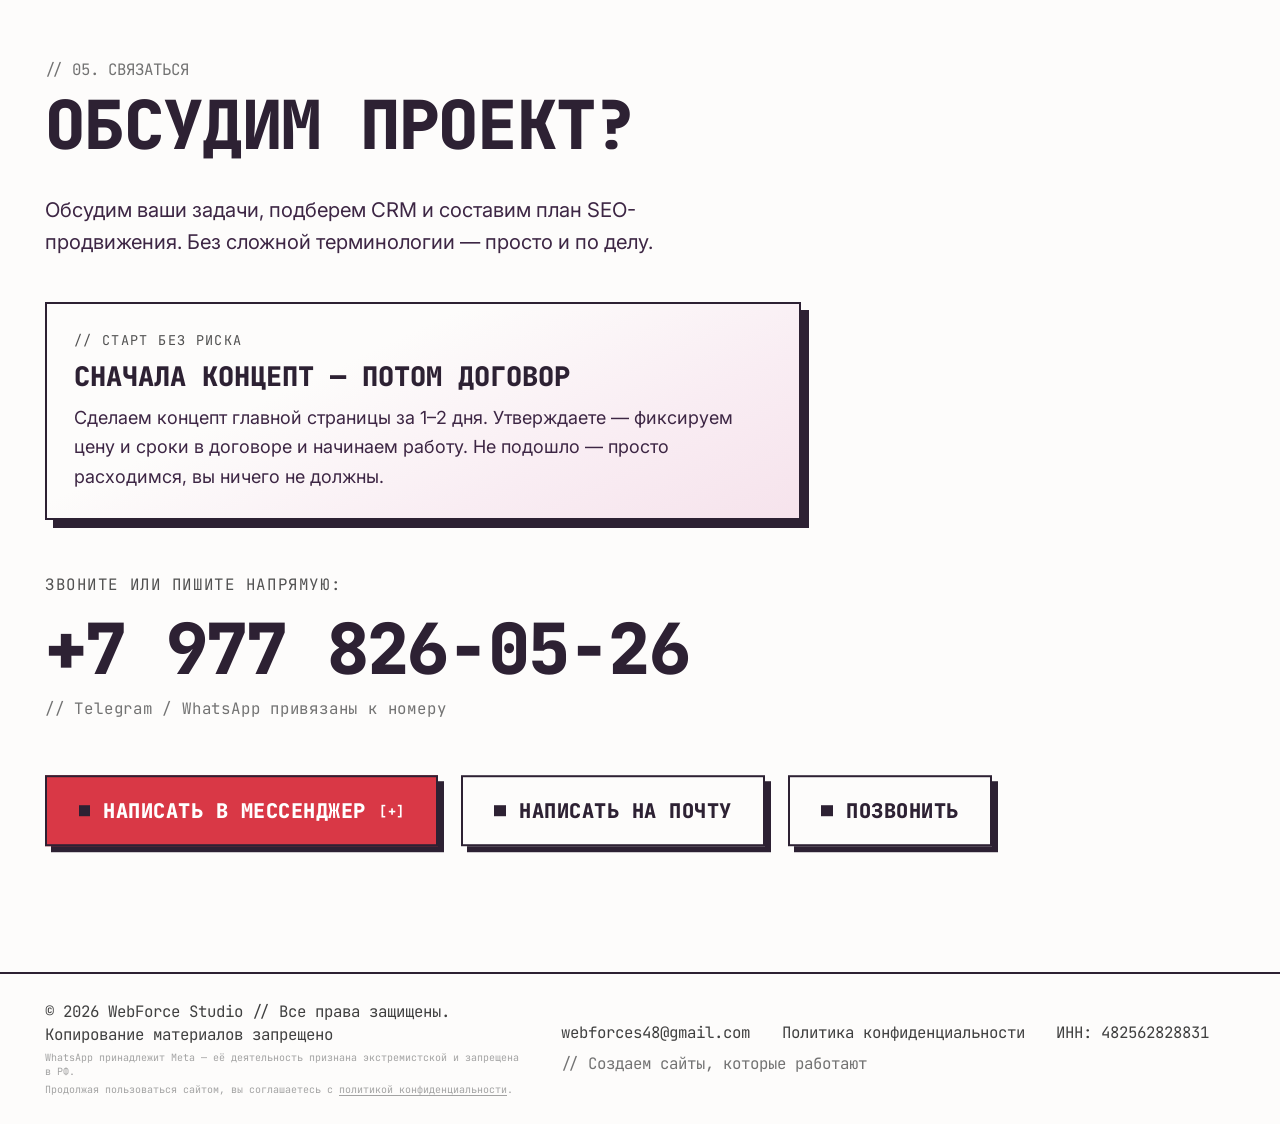
==== commit 6c2623c5: "Revert "Fix verified site fallback and privacy policy" This reverts commit 4bae9262db6b489390ae9a571" ====
--- a/index.html
+++ b/index.html
@@ -1,4 +1,4 @@
-<!DOCTYPE html><!--3Br7LsvqBmwtkLk87sQb6--><html lang="ru"><head><meta charSet="utf-8"/><meta name="viewport" content="width=device-width, initial-scale=1"/><link rel="preload" as="image" href="images/hero-girl.png?v=12" media="(min-width: 768px)"/><link rel="preload" as="image" href="images/hero-girl-mob.webp?v=9" imagesrcset="images/hero-girl-mob.webp?v=9 1x, images/hero-girl-mob@2x.webp?v=9 2x" media="(max-width: 767px)"/><link rel="preload" as="image" href="images/process-bg.webp?v=5" media="(min-width: 768px)"/><link rel="preload" as="image" href="images/process-bg-mob.webp?v=6" media="(max-width: 767px)"/><link rel="preload" as="image" href="images/process-android.webp"/><link rel="stylesheet" href="/assets/static/css/f957de272f8a9fce.css" data-precedence="next"/><link rel="preload" as="script" fetchPriority="low" href="/assets/static/chunks/webpack-4a462cecab786e93.js"/><script src="/assets/static/chunks/4bd1b696-c023c6e3521b1417.js" async=""></script><script src="/assets/static/chunks/255-2b334ff5c2ee7a81.js" async=""></script><script src="/assets/static/chunks/main-app-120b1bb4b8e23c6e.js" async=""></script><script src="/assets/static/chunks/391-8bb4026522bc59e2.js" async=""></script><script src="/assets/static/chunks/app/page-ae44b4cd3efa0890.js" async=""></script><link rel="preconnect" href="https://fonts.googleapis.com"/><link rel="preconnect" href="https://fonts.gstatic.com" crossorigin="anonymous"/><meta name="theme-color" content="#F4F1EA"/><title>Цены на создание сайтов в Липецке — от 35 000 ₽ | Заказать под ключ</title><meta name="description" content="Разработка сайтов под ключ: дизайн сайта, адаптивная верстка, рост продаж. Внедрение amoCRM и Битрикс24. WordPress, Tilda, 1С-Битрикс, 1С. Концепт за 1–2 дня!"/><meta name="keywords" content="цены на создание сайтов в Липецке,заказать сайт Липецк,купить сайт Липецк,дизайн сайта Липецк,разработка сайтов под ключ,SEO-продвижение,amoCRM,Битрикс24,1С-Битрикс,веб-студия Липецк"/><meta property="og:title" content="Цены на создание сайтов в Липецке — от 35 000 ₽ | WebForce Studio"/><meta property="og:description" content="Разработка сайтов под ключ, SEO-продвижение, внедрение amoCRM и Битрикс24. Концепт за 1–2 дня, договор — после утверждения."/><meta property="og:locale" content="ru_RU"/><meta property="og:type" content="website"/><meta name="twitter:card" content="summary"/><meta name="twitter:title" content="Цены на создание сайтов в Липецке — от 35 000 ₽ | WebForce Studio"/><meta name="twitter:description" content="Разработка сайтов под ключ, SEO-продвижение, внедрение amoCRM и Битрикс24. Концепт за 1–2 дня, договор — после утверждения."/><link rel="icon" href="/icon.svg?ecc50ee44f531be7" type="image/svg+xml" sizes="any"/><link href="https://fonts.googleapis.com/css2?family=Inter:wght@400;500;600;700;800;900&amp;family=JetBrains+Mono:wght@400;700;800&amp;display=swap" rel="stylesheet"/><script src="/assets/static/chunks/polyfills-42372ed130431b0a.js" noModule=""></script><noscript><style id="wf-noscript-style">[style*="opacity:0"]{opacity:1!important;transform:none!important}</style></noscript><!-- Yandex.Metrika counter -->
+<!DOCTYPE html><!--3Br7LsvqBmwtkLk87sQb6--><html lang="ru"><head><meta charSet="utf-8"/><meta name="viewport" content="width=device-width, initial-scale=1"/><link rel="preload" as="image" href="images/hero-girl.png?v=12" media="(min-width: 768px)"/><link rel="preload" as="image" href="images/hero-girl-mob.webp?v=9" imagesrcset="images/hero-girl-mob.webp?v=9 1x, images/hero-girl-mob@2x.webp?v=9 2x" media="(max-width: 767px)"/><link rel="preload" as="image" href="images/process-bg.webp?v=5" media="(min-width: 768px)"/><link rel="preload" as="image" href="images/process-bg-mob.webp?v=6" media="(max-width: 767px)"/><link rel="preload" as="image" href="images/process-android.webp"/><link rel="stylesheet" href="/assets/static/css/f957de272f8a9fce.css" data-precedence="next"/><link rel="preload" as="script" fetchPriority="low" href="/assets/static/chunks/webpack-4a462cecab786e93.js"/><script src="/assets/static/chunks/4bd1b696-c023c6e3521b1417.js" async=""></script><script src="/assets/static/chunks/255-2b334ff5c2ee7a81.js" async=""></script><script src="/assets/static/chunks/main-app-120b1bb4b8e23c6e.js" async=""></script><script src="/assets/static/chunks/391-8bb4026522bc59e2.js" async=""></script><script src="/assets/static/chunks/app/page-ae44b4cd3efa0890.js" async=""></script><link rel="preconnect" href="https://fonts.googleapis.com"/><link rel="preconnect" href="https://fonts.gstatic.com" crossorigin="anonymous"/><meta name="theme-color" content="#F4F1EA"/><title>Цены на создание сайтов в Липецке — от 35 000 ₽ | Заказать под ключ</title><meta name="description" content="Разработка сайтов под ключ: дизайн сайта, адаптивная верстка, рост продаж. Внедрение amoCRM и Битрикс24. WordPress, Tilda, 1С-Битрикс, 1С. Концепт за 1–2 дня!"/><meta name="keywords" content="цены на создание сайтов в Липецке,заказать сайт Липецк,купить сайт Липецк,дизайн сайта Липецк,разработка сайтов под ключ,SEO-продвижение,amoCRM,Битрикс24,1С-Битрикс,веб-студия Липецк"/><meta property="og:title" content="Цены на создание сайтов в Липецке — от 35 000 ₽ | WebForce Studio"/><meta property="og:description" content="Разработка сайтов под ключ, SEO-продвижение, внедрение amoCRM и Битрикс24. Концепт за 1–2 дня, договор — после утверждения."/><meta property="og:locale" content="ru_RU"/><meta property="og:type" content="website"/><meta name="twitter:card" content="summary"/><meta name="twitter:title" content="Цены на создание сайтов в Липецке — от 35 000 ₽ | WebForce Studio"/><meta name="twitter:description" content="Разработка сайтов под ключ, SEO-продвижение, внедрение amoCRM и Битрикс24. Концепт за 1–2 дня, договор — после утверждения."/><link rel="icon" href="/icon.svg?ecc50ee44f531be7" type="image/svg+xml" sizes="any"/><link href="https://fonts.googleapis.com/css2?family=Inter:wght@400;500;600;700;800;900&amp;family=JetBrains+Mono:wght@400;700;800&amp;display=swap" rel="stylesheet"/><script src="/assets/static/chunks/polyfills-42372ed130431b0a.js" noModule=""></script><!-- Yandex.Metrika counter -->
 <script type="text/javascript">
 (function(m,e,t,r,i,k,a){m[i]=m[i]||function(){(m[i].a=m[i].a||[]).push(arguments)};m[i].l=1*new Date();for(var j=0;j<document.scripts.length;j++){if(document.scripts[j].src===r){return;}}k=e.createElement(t),a=e.getElementsByTagName(t)[0],k.async=1,k.src=r,a.parentNode.insertBefore(k,a)})(window,document,"script","https://mc.yandex.ru/metrika/tag.js","ym");
 ym(112580398,"init",{clickmap:true,trackLinks:true,accurateTrackBounce:true,webvisor:true,trackHash:true});
